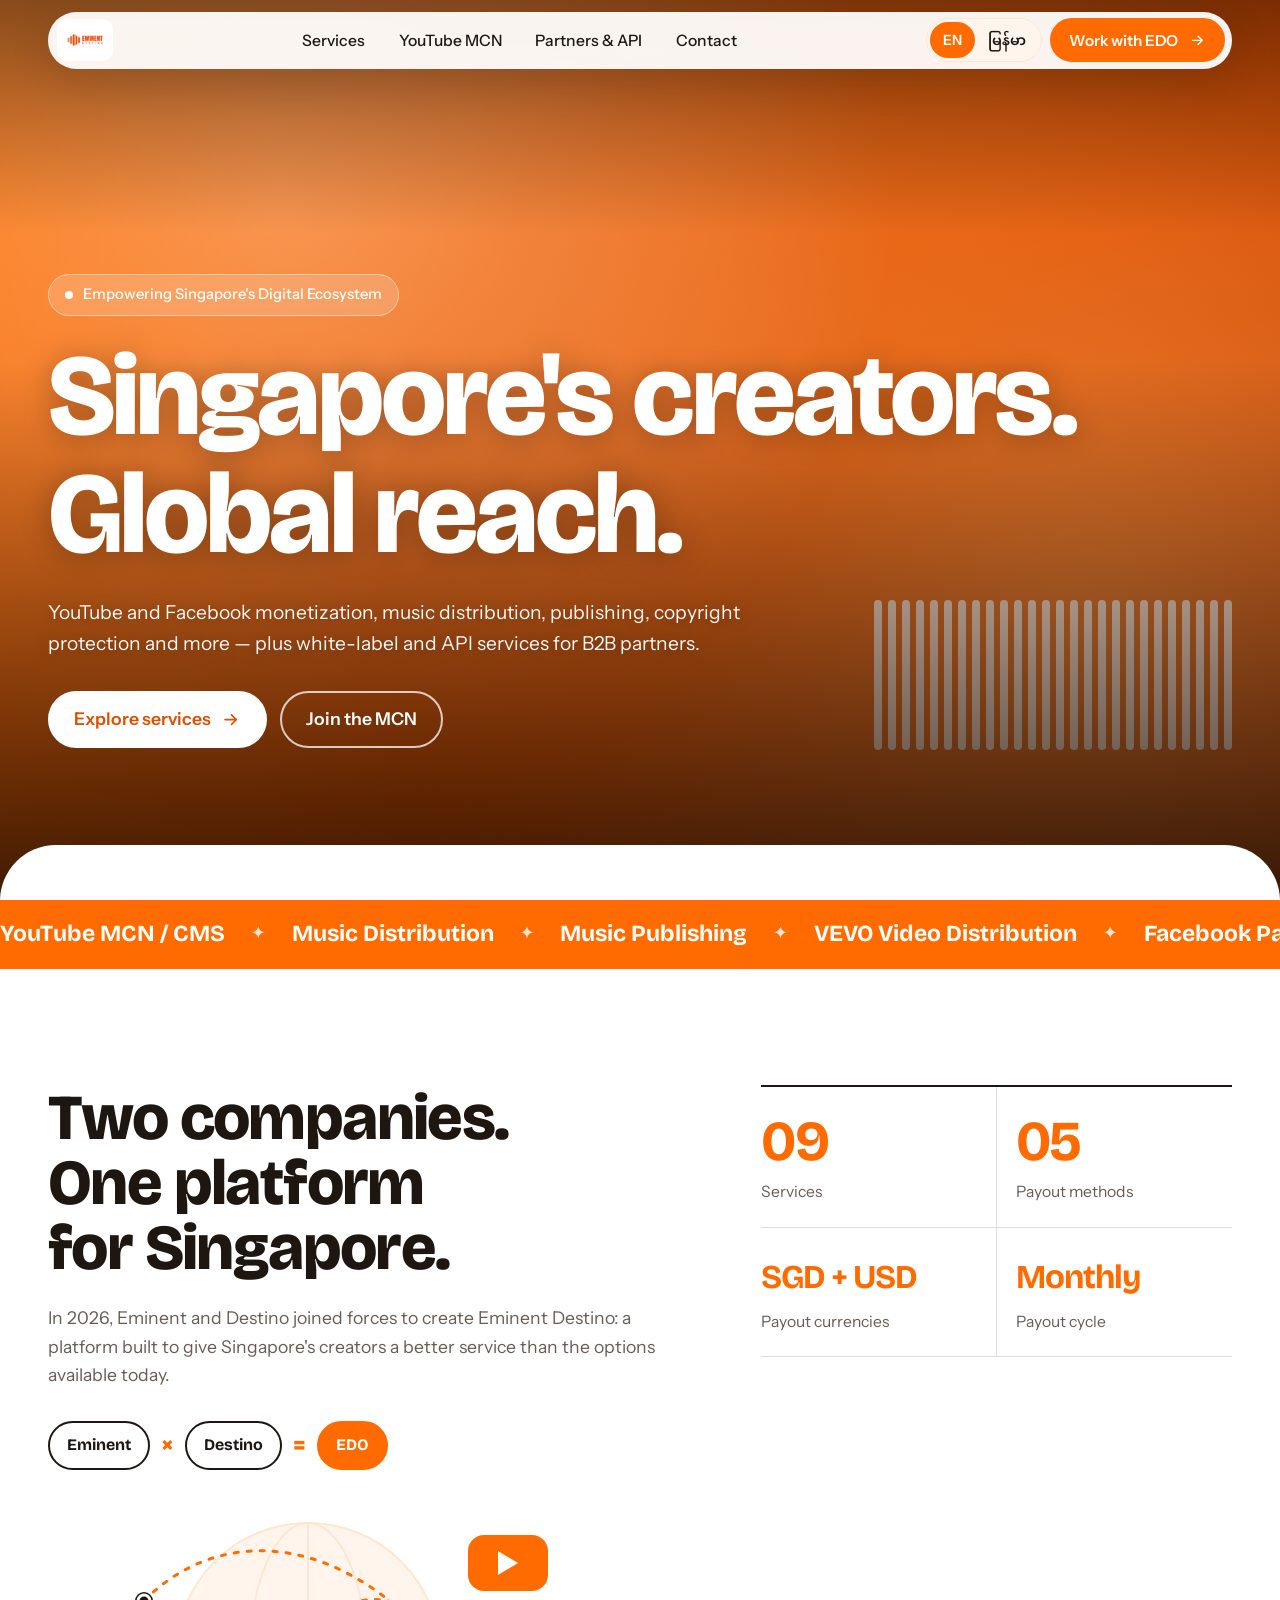
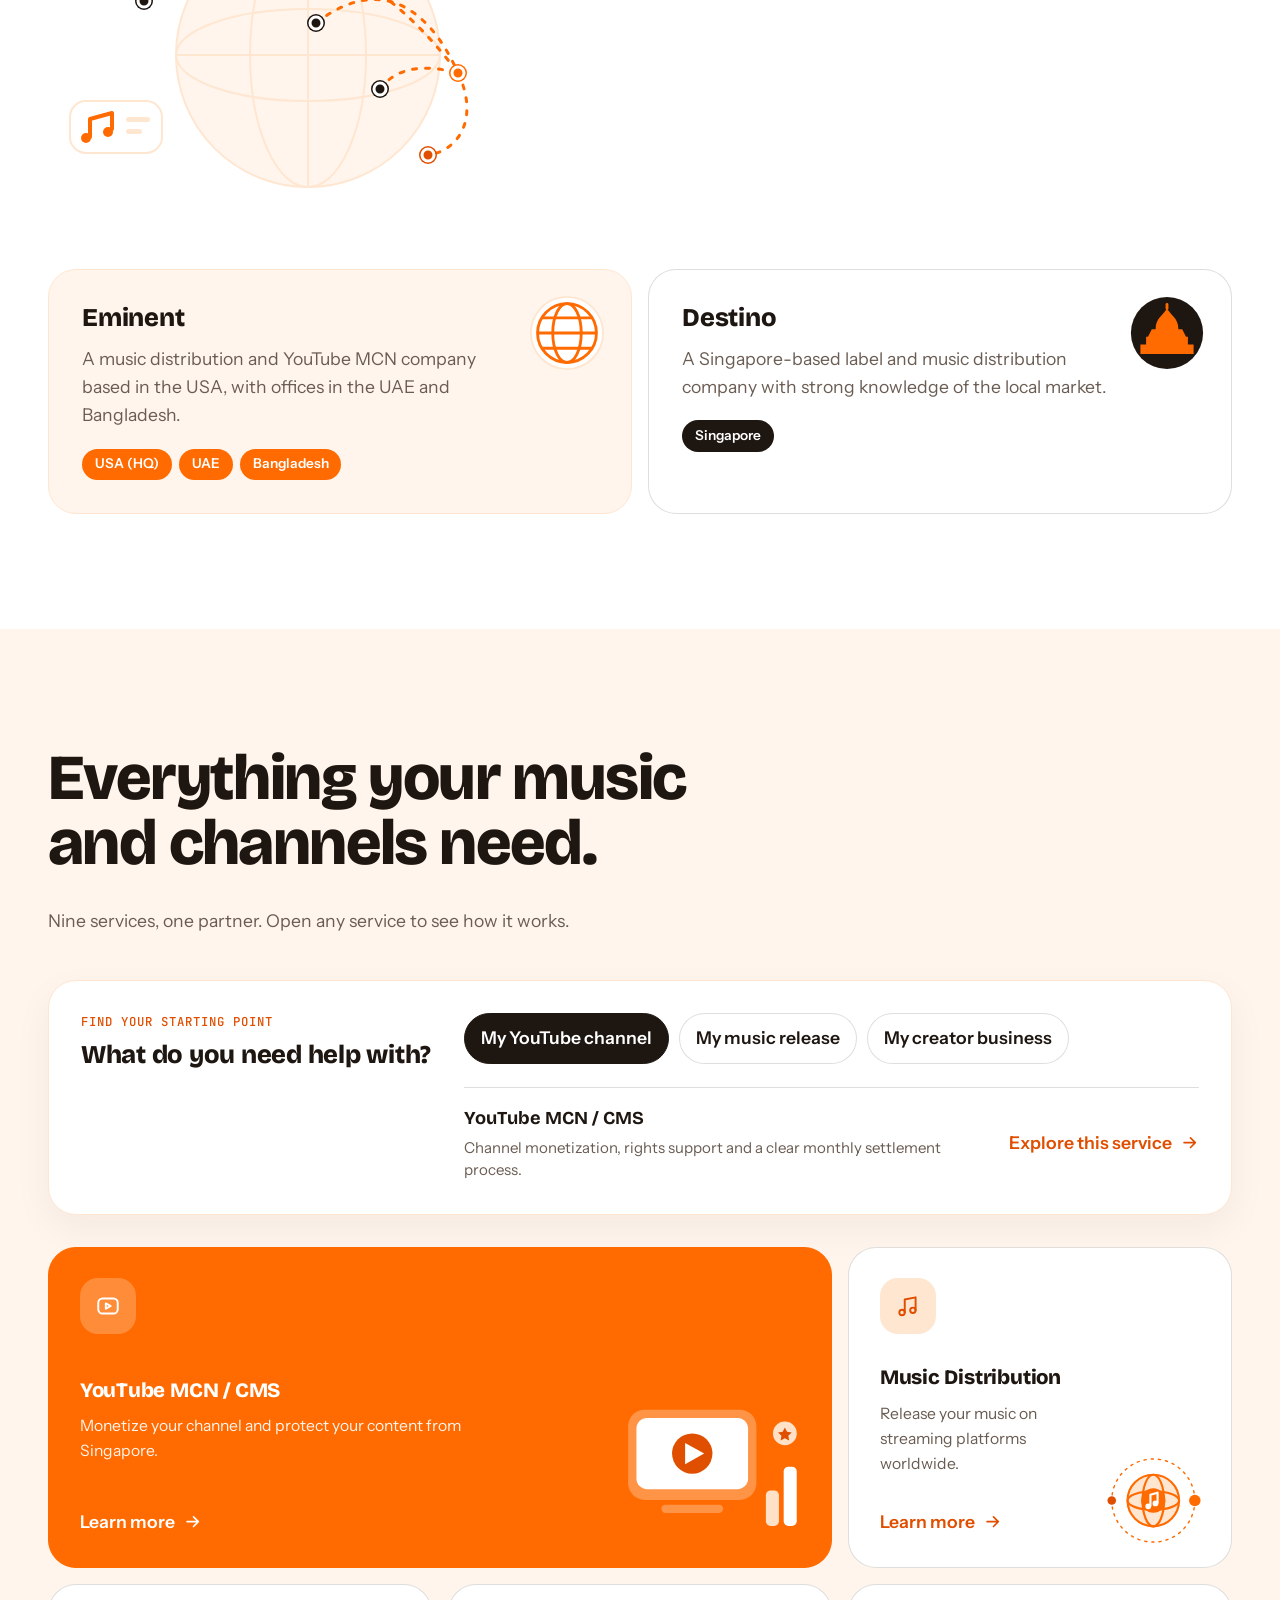
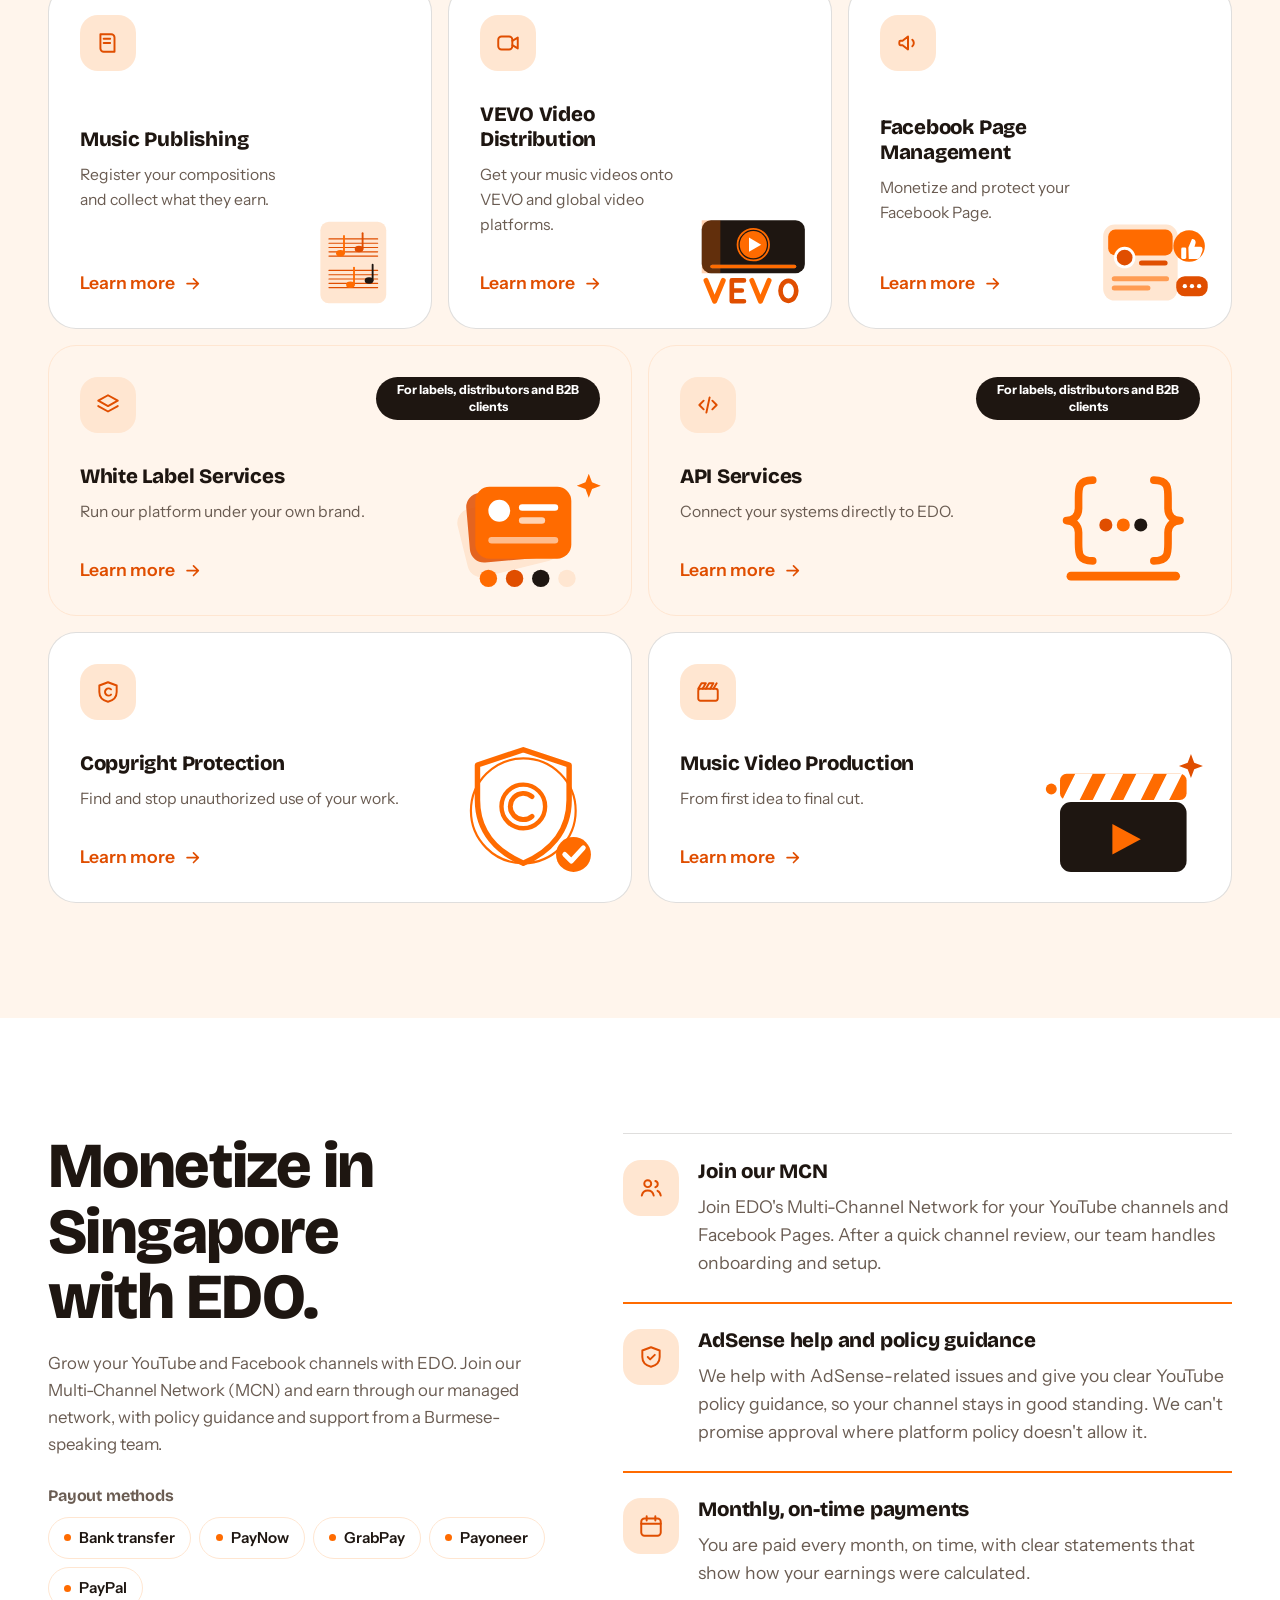
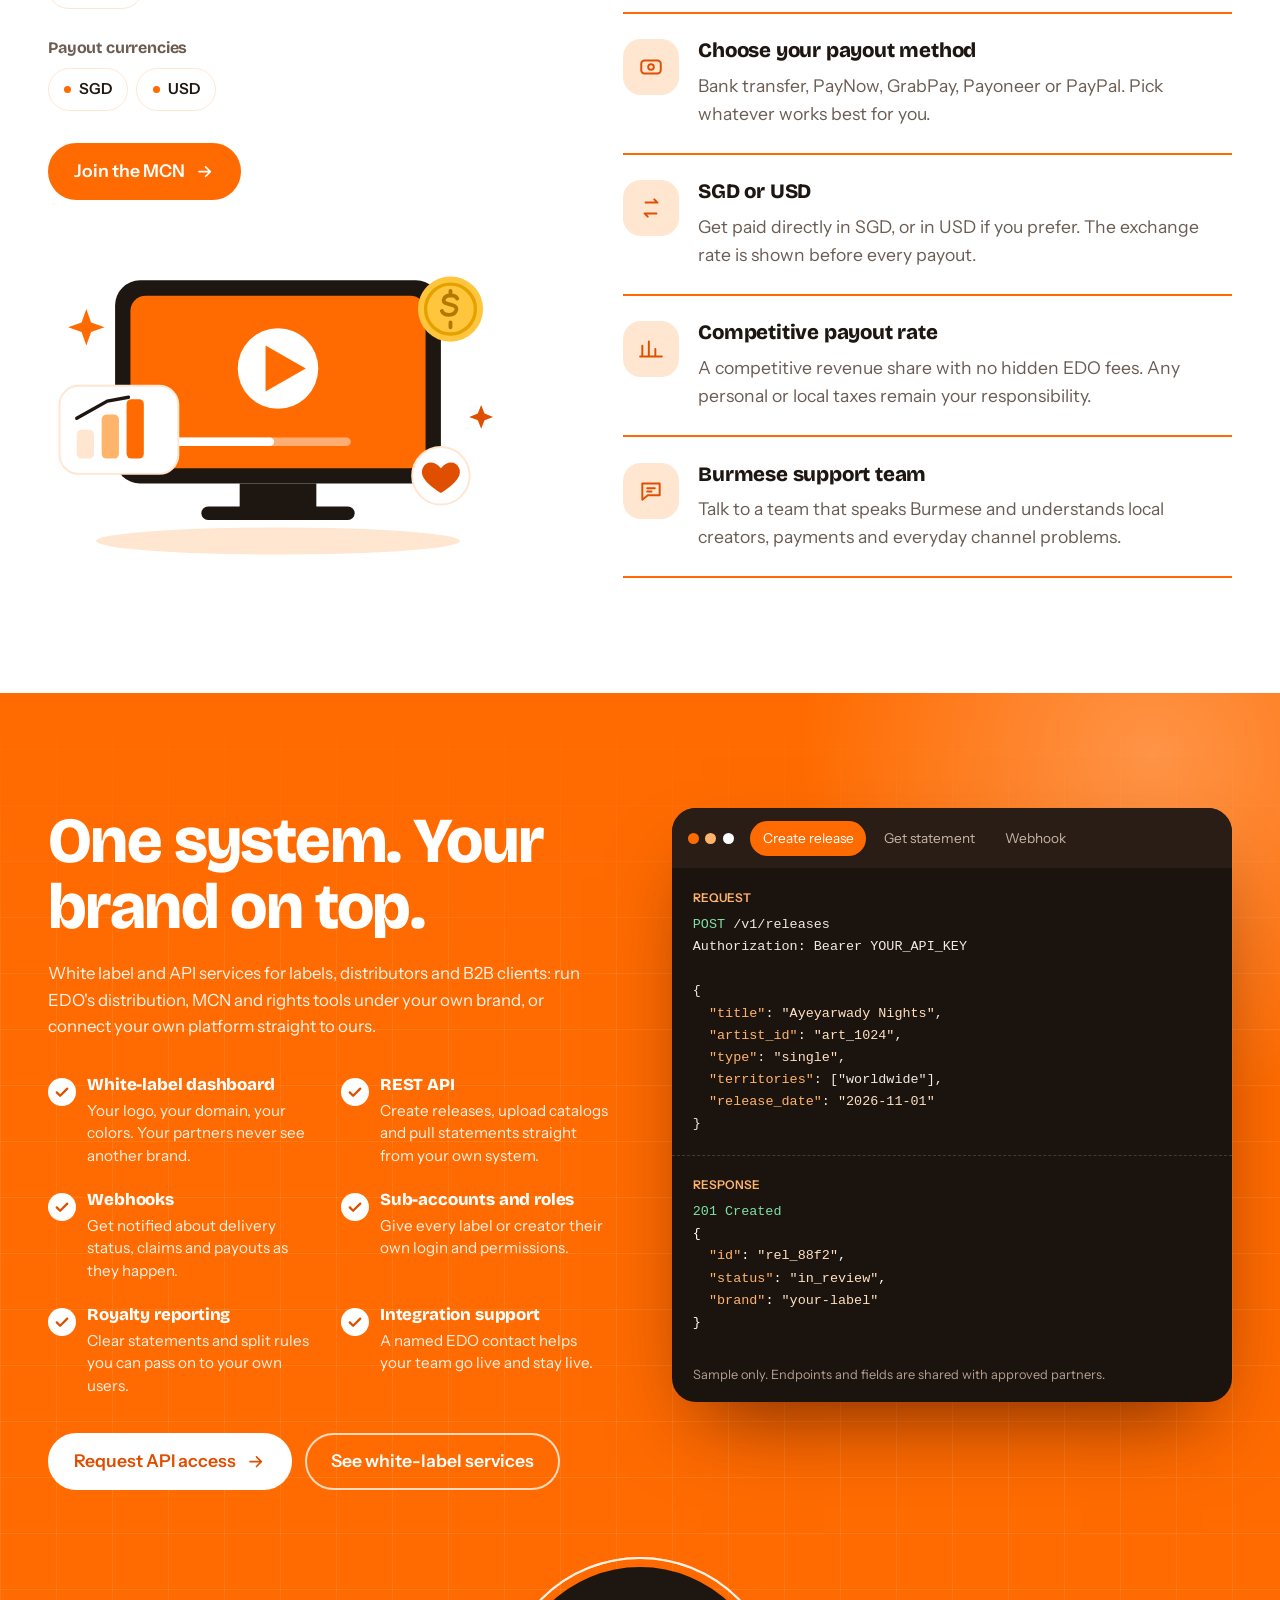
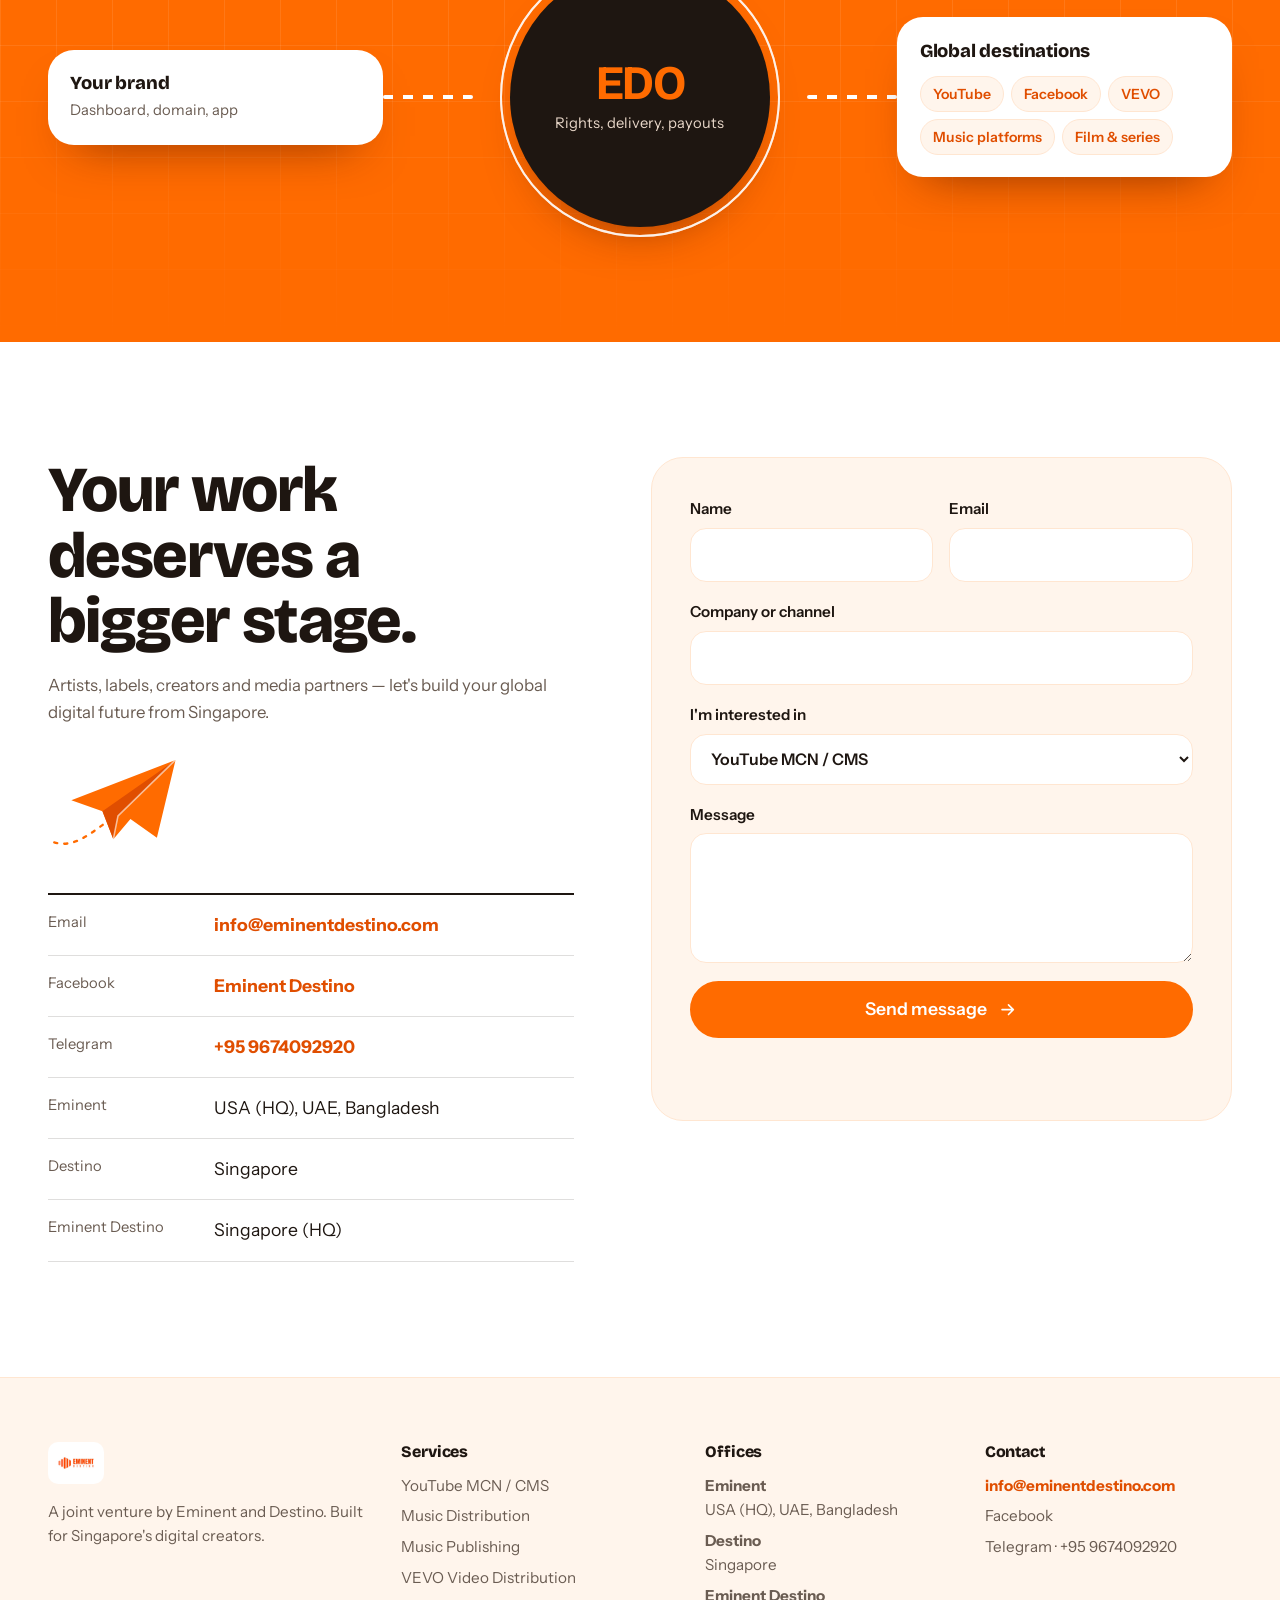
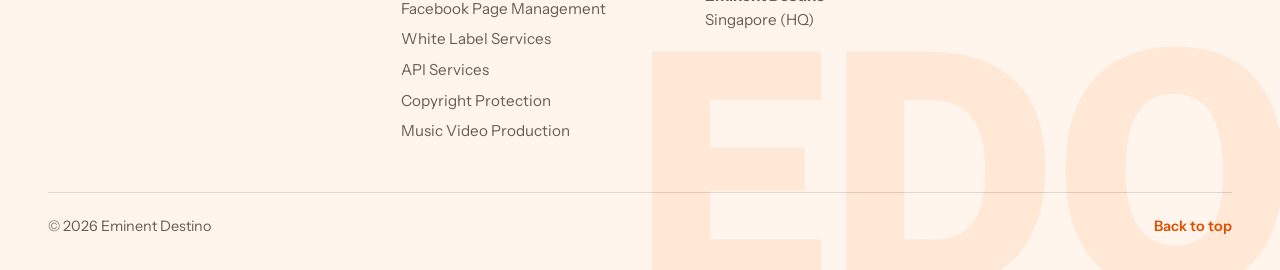
==== index.html @ 74f8d2f2 "Replace Crypto and KBZ Pay payout methods with PayNow and GrabPay Co-Authored-By: Claude Sonnet 5.5 " ====
<!DOCTYPE html>
<html lang="en">
<head>
<meta charset="utf-8">
<meta name="viewport" content="width=device-width, initial-scale=1, viewport-fit=cover">
<meta name="referrer" content="no-referrer">
<title>Eminent Destino | Singapore Creator, Music &amp; B2B Services</title>
<meta name="description" content="Singapore creator services: YouTube and Facebook monetization, music distribution and publishing, copyright protection, VEVO, video production, white-label platforms and API services.">
<link rel="canonical" href="https://www.eminentdestino.com/">
<link rel="icon" type="image/png" sizes="48x48" href="/favicon-48.png">
<link rel="icon" type="image/png" sizes="192x192" href="/favicon-192.png">
<link rel="apple-touch-icon" href="/apple-touch-icon.png">
<meta property="og:title" content="Eminent Destino | Singapore Creator, Music &amp; B2B Services">
<meta property="og:description" content="Singapore creator services: YouTube and Facebook monetization, music distribution and publishing, copyright protection, VEVO, video production, white-label platforms and API services.">
<meta property="og:type" content="website">
<meta property="og:site_name" content="Eminent Destino">
<meta property="og:url" content="https://www.eminentdestino.com/">
<meta property="og:image" content="https://www.eminentdestino.com/assets/logo.jpg">
<meta name="twitter:card" content="summary_large_image">
<script type="application/ld+json">{"@context": "https://schema.org", "@type": "Organization", "name": "Eminent Destino", "alternateName": "EDO", "url": "https://www.eminentdestino.com/", "logo": "https://www.eminentdestino.com/assets/logo.jpg", "description": "A Singapore focused joint venture by Eminent and Destino for creators, artists and labels.", "contactPoint": {"@type": "ContactPoint", "email": "info@eminentdestino.com", "contactType": "customer support", "availableLanguage": ["English", "Burmese"]}}</script>
<meta name="theme-color" content="#FF6B00">
<link rel="preconnect" href="https://fonts.googleapis.com">
<link rel="preconnect" href="https://fonts.gstatic.com" crossorigin>
<link href="https://fonts.googleapis.com/css2?family=Bricolage+Grotesque:opsz,wght@12..96,500;12..96,700;12..96,800&family=Instrument+Sans:wght@400;500;600&family=JetBrains+Mono:wght@400;500&family=Noto+Sans+Myanmar:wght@400;500;700&display=swap" rel="stylesheet">
<style>
:root{
  --orange:#FF6B00;
  --orange-deep:#E04E00;
  --orange-soft:#FFE6D1;
  --orange-tint:#FFF5EC;
  --white:#FFFFFF;
  --ink:#1E1611;
  --muted:#6A5C52;
  --line:rgba(30,22,17,.14);
  --f-display:"Bricolage Grotesque","Noto Sans Myanmar",system-ui,sans-serif;
  --f-body:"Instrument Sans","Noto Sans Myanmar",system-ui,-apple-system,"Segoe UI",sans-serif;
  --f-mono:"JetBrains Mono",ui-monospace,SFMono-Regular,Menlo,monospace;
  --gutter:clamp(1.1rem,4vw,3rem);
  --maxw:clamp(1240px,72vw,1560px);
  --space:clamp(4rem,9vw,8.5rem);
  --ease:cubic-bezier(.2,.7,.2,1);
}
*,*::before,*::after{box-sizing:border-box}
[hidden]{display:none !important}
html{scroll-behavior:smooth;-webkit-text-size-adjust:100%;scroll-padding-top:90px}
body{margin:0;background:var(--white);color:var(--ink);font-family:var(--f-body);font-size:clamp(1rem,.96rem + .2vw,1.1rem);line-height:1.6;overflow-x:hidden}
img,svg,video{display:block;max-width:100%}
a{color:inherit;text-decoration:none}
button,input,select,textarea{font:inherit;color:inherit}
h1,h2,h3,p,ul,dl,dd{margin:0}
ul{padding:0;list-style:none}
:focus-visible{outline:3px solid var(--orange-deep);outline-offset:3px;border-radius:6px}
::selection{background:var(--orange);color:#fff}
html[lang="my"] body{line-height:1.95}
html[lang="my"] h1,html[lang="my"] h2,html[lang="my"] h3{line-height:1.5;letter-spacing:0}
.wrap{width:min(var(--maxw),100% - 2*var(--gutter));margin-inline:auto}
h1,h2,h3{font-family:var(--f-display);font-weight:800;letter-spacing:-.025em;line-height:1.02}
h2{font-size:clamp(2rem,5vw,4rem);text-wrap:balance}
h3{font-size:clamp(1.1rem,1.6vw,1.4rem);letter-spacing:-.01em;line-height:1.2}
html[lang="my"] h2{font-size:clamp(1.7rem,4vw,3.2rem)}
.lead{font-size:clamp(1.05rem,1.3vw,1.25rem);color:var(--muted);max-width:60ch}
#progress{position:fixed;inset:0 auto auto 0;height:3px;width:100%;background:var(--orange);transform:scaleX(0);transform-origin:left;z-index:100}

/* The accent follows the pointer with a small easing motion. */
.cursor-orbit{position:fixed;top:0;left:0;width:14px;height:14px;border:2px solid var(--orange-deep);border-radius:50%;background:rgba(255,255,255,.92);box-shadow:0 0 0 1px rgba(255,255,255,.65),0 3px 10px rgba(30,22,17,.2);pointer-events:none;z-index:120;opacity:0;transform:translate3d(-30px,-30px,0);transition:opacity .18s ease,width .18s var(--ease),height .18s var(--ease),background .18s ease;will-change:transform}
.cursor-orbit.is-visible{opacity:1}
.cursor-orbit.is-interactive{width:18px;height:18px;background:var(--orange-soft)}
@media(hover:none),(pointer:coarse),(prefers-reduced-motion:reduce){.cursor-orbit{display:none}}

/* buttons */
.btn{--bg:var(--orange);--fg:#fff;display:inline-flex;align-items:center;justify-content:center;gap:.65rem;padding:.95rem 1.5rem;min-height:48px;border-radius:999px;background:var(--bg);color:var(--fg);font-weight:600;border:2px solid var(--bg);cursor:pointer;transition:transform .25s var(--ease),background .25s,color .25s,border-color .25s;line-height:1.3;text-align:center}
.btn svg{width:1.1em;height:1.1em;fill:none;stroke:currentColor;stroke-width:2;stroke-linecap:round;stroke-linejoin:round;transition:transform .25s var(--ease);flex:none}
.btn:hover{transform:translateY(-2px)}
.btn:hover svg{transform:translateX(4px)}
.btn--white{--bg:#fff;--fg:var(--orange-deep)}
.btn--ghost{--bg:transparent;--fg:#fff;border-color:rgba(255,255,255,.75)}
.btn--ghost:hover{background:#fff;color:var(--orange-deep);border-color:#fff}
.btn--outline{--bg:transparent;--fg:var(--ink);border-color:var(--ink)}
.btn--outline:hover{background:var(--ink);color:#fff}
.btn--sm{padding:.55rem 1.1rem;font-size:.95rem;min-height:44px}
@media (max-width:480px){.hero__cta .btn,.sp-actions .btn,.wl__cta .btn{width:100%}}

/* header */
.hdr{position:fixed;top:12px;left:0;right:0;z-index:90;pointer-events:none}
.hdr__bar{pointer-events:auto;display:flex;align-items:center;gap:.6rem;justify-content:space-between;background:rgba(255,255,255,.94);backdrop-filter:blur(16px) saturate(1.4);-webkit-backdrop-filter:blur(16px) saturate(1.4);border-radius:999px;padding:.4rem .45rem .4rem .55rem;box-shadow:0 10px 40px rgba(30,10,0,.16)}
.logo{display:flex;align-items:center;gap:.6rem;font-family:var(--f-display);font-weight:800;min-width:0}
.logo__img{display:none;height:42px;width:auto;max-width:180px;object-fit:contain;border-radius:10px}
.logo.has-img .logo__img{display:block}
.logo.has-img .logo__fb{display:none}
.logo__fb{display:flex;align-items:center;gap:.55rem}
.logo__fb b{background:var(--orange);color:#fff;padding:.4rem .7rem;border-radius:12px;font-size:1.05rem;letter-spacing:.02em}
.logo__fb em{font-style:normal;font-size:1rem;white-space:nowrap}
@media (max-width:560px){.hdr .logo__fb em{display:none}.hdr .logo__img{max-width:42vw;height:38px}}
.nav{display:flex;gap:.2rem}
.nav a{padding:.55rem .95rem;border-radius:999px;font-weight:500;font-size:.98rem;transition:background .2s,color .2s;white-space:nowrap}
.nav a:hover{background:var(--orange-soft);color:var(--orange-deep)}
.hdr__end{display:flex;align-items:center;gap:.45rem}
.lang{display:inline-flex;background:var(--orange-tint);border:1px solid var(--orange-soft);border-radius:999px;padding:3px}
.lang button{border:0;background:transparent;padding:.4rem .8rem;min-height:36px;border-radius:999px;cursor:pointer;font-weight:600;font-size:.88rem;transition:background .2s,color .2s}
.lang button[aria-pressed="true"]{background:var(--orange);color:#fff}
.burger{display:none;width:44px;height:44px;border-radius:50%;border:0;background:var(--orange-tint);cursor:pointer;position:relative;flex:none}
.burger span{position:absolute;left:12px;right:12px;height:2px;background:var(--ink);border-radius:2px;transition:transform .3s var(--ease),top .3s var(--ease),opacity .2s}
.burger span:nth-child(1){top:16px}.burger span:nth-child(2){top:21px}.burger span:nth-child(3){top:26px}
.burger[aria-expanded="true"] span:nth-child(1){top:21px;transform:rotate(45deg)}
.burger[aria-expanded="true"] span:nth-child(2){opacity:0}
.burger[aria-expanded="true"] span:nth-child(3){top:21px;transform:rotate(-45deg)}
.mmenu{pointer-events:auto;display:none;margin-top:10px;background:#fff;border-radius:28px;padding:.75rem;box-shadow:0 20px 50px rgba(30,10,0,.2);max-height:calc(100svh - 100px);overflow:auto}
.mmenu.open{display:block}
.mmenu a{display:block;padding:.9rem 1.1rem;border-radius:16px;font-weight:600;font-size:1.1rem}
.mmenu a:hover{background:var(--orange-tint)}
@media (max-width:1020px){.nav,.hdr__end .btn{display:none}.burger{display:block}}

/* hero */
.hero{position:relative;min-height:100vh;min-height:100svh;color:#fff;display:flex;align-items:flex-end;isolation:isolate;overflow:hidden;background:linear-gradient(135deg,#FF8A2B,#E04E00 60%,#B93A00)}
.hero__media{position:absolute;inset:0;z-index:-2;background:linear-gradient(135deg,#FF8A2B,#E04E00 60%,#B93A00)}
.hero__media::before{content:"";position:absolute;inset:-20%;background:radial-gradient(circle at 30% 30%,rgba(255,255,255,.32),transparent 40%),radial-gradient(circle at 75% 65%,rgba(255,200,120,.42),transparent 45%);animation:drift 14s ease-in-out infinite alternate}
@keyframes drift{to{transform:translate3d(6%,4%,0) scale(1.15)}}
.hero__media video{position:absolute;inset:0;width:100%;height:100%;object-fit:cover;object-position:center;opacity:0;transition:opacity 1s ease}
.hero.video-ready .hero__media video{opacity:1}
.hero.video-ready .hero__media::before{opacity:0}
.hero__shade{position:absolute;inset:0;z-index:-1;background:
  linear-gradient(180deg,rgba(20,8,0,.5) 0%,rgba(20,8,0,0) 26%,rgba(20,8,0,0) 40%,rgba(20,8,0,.8) 100%),
  linear-gradient(90deg,rgba(255,107,0,.3),transparent 62%)}
@media (max-width:700px){.hero__shade{background:linear-gradient(180deg,rgba(20,8,0,.55) 0%,rgba(20,8,0,.1) 25%,rgba(20,8,0,.55) 55%,rgba(20,8,0,.88) 100%)}}
.eqbars{position:absolute;right:var(--gutter);bottom:150px;display:none;gap:6px;align-items:flex-end;height:150px;z-index:-1}
.hero.no-video:not(.video-ready) .eqbars{display:flex}
.eqbars i{display:block;width:8px;height:100%;border-radius:8px;background:rgba(255,255,255,.75);transform-origin:bottom;animation:bar 1.2s ease-in-out infinite alternate}
@keyframes bar{from{transform:scaleY(.12)}to{transform:scaleY(1)}}
@media (max-width:700px){.eqbars{height:90px;bottom:170px;gap:4px}.eqbars i{width:6px}}
.hero__inner{width:min(var(--maxw),100% - 2*var(--gutter));padding-block:8.5rem 9.5rem}
@media (max-width:700px){.hero__inner{padding-block:7.5rem 9rem}}
.hero__badge{display:inline-flex;align-items:center;gap:.6rem;background:rgba(255,255,255,.18);border:1px solid rgba(255,255,255,.45);backdrop-filter:blur(8px);-webkit-backdrop-filter:blur(8px);padding:.5rem 1rem;border-radius:999px;font-size:.92rem;font-weight:500;max-width:100%}
.hero__badge i{width:8px;height:8px;border-radius:50%;background:#fff;box-shadow:0 0 0 0 rgba(255,255,255,.8);animation:ping 2s infinite;flex:none}
@keyframes ping{70%{box-shadow:0 0 0 10px rgba(255,255,255,0)}100%{box-shadow:0 0 0 0 rgba(255,255,255,0)}}
.hero h1{font-size:clamp(2.7rem,9vw,8rem);margin-top:1.4rem;text-wrap:balance;text-shadow:0 2px 30px rgba(0,0,0,.3)}
html[lang="my"] .hero h1{font-size:clamp(2.1rem,6.2vw,5.2rem)}
.hero h1 span{display:block}
.hero__lead{margin-top:1.5rem;max-width:58ch;font-size:clamp(1.02rem,1.5vw,1.3rem);color:rgba(255,255,255,.96);text-shadow:0 1px 16px rgba(0,0,0,.4)}
.hero__cta{display:flex;flex-wrap:wrap;gap:.8rem;margin-top:2rem}
.playbtn{position:absolute;left:50%;top:44%;transform:translate(-50%,-50%);border:0;cursor:pointer;background:#fff;color:var(--orange-deep);font-weight:700;padding:1rem 1.6rem;border-radius:999px;display:flex;align-items:center;gap:.6rem;box-shadow:0 20px 50px rgba(0,0,0,.35);z-index:2}
.playbtn svg{width:20px;height:20px;fill:currentColor}
.hero::after{content:"";position:absolute;left:0;right:0;bottom:-1px;height:56px;background:#fff;border-radius:56px 56px 0 0}
@media (max-width:700px){.hero::after{height:36px;border-radius:36px 36px 0 0}}
.js .hero [data-in]{opacity:0;transform:translateY(38px);filter:blur(8px);animation:heroIn 1s var(--ease) forwards;animation-delay:calc(var(--i,0) * .12s + .25s)}
@keyframes heroIn{to{opacity:1;transform:none;filter:none}}
@media (orientation:landscape) and (max-height:520px){.hero__inner{padding-block:6.5rem 7rem}.hero h1{font-size:clamp(2rem,7vw,4rem)}.hero__lead{display:none}}

/* marquee */
.marquee{background:var(--orange);color:#fff;overflow:hidden;padding:1.05rem 0;margin-top:-1px}
.marquee__track{display:flex;width:max-content;animation:scroll 70s linear infinite}
.marquee:hover .marquee__track{animation-play-state:paused}
.marquee__item{display:flex;align-items:center;font-family:var(--f-display);font-weight:700;font-size:clamp(1rem,1.8vw,1.5rem);white-space:nowrap}
.marquee__item::after{content:"✦";margin-inline:1.6rem;font-size:.8em;opacity:.8}
@keyframes scroll{to{transform:translateX(-50%)}}

/* sections */
.sec{padding-block:var(--space)}
.sec--tint{background:var(--orange-tint)}
.js [data-reveal]{opacity:0;transform:translateY(26px);transition:opacity .8s var(--ease),transform .8s var(--ease);transition-delay:var(--d,0s)}
.js [data-reveal].in{opacity:1;transform:none}

/* Service chooser and MCN detail. Motion follows the existing reveal system. */
.explorer{display:grid;grid-template-columns:minmax(220px,.8fr) 1.6fr;gap:1rem;align-items:start;margin:-.4rem 0 2rem;padding:clamp(1.2rem,3vw,2rem);border:1px solid var(--orange-soft);border-radius:28px;background:#fff;box-shadow:0 14px 38px rgba(60,28,10,.05)}
.explorer__intro p{font:500 .77rem var(--f-mono);letter-spacing:.08em;color:var(--orange-deep);margin-bottom:.65rem}
.explorer__intro h3{font-size:clamp(1.3rem,2vw,1.8rem)}
.explorer__choices{display:flex;flex-wrap:wrap;gap:.6rem}
.explorer__choices button{border:1px solid var(--line);border-radius:999px;background:#fff;padding:.65rem 1rem;cursor:pointer;min-height:44px;font-weight:600;transition:background .22s,border-color .22s,color .22s,transform .22s}
.explorer__choices button:hover{transform:translateY(-2px);border-color:var(--orange)}
.explorer__choices button[aria-pressed=true]{background:var(--ink);border-color:var(--ink);color:#fff}
.explorer__result{grid-column:2;display:flex;align-items:center;justify-content:space-between;gap:1.5rem;border-top:1px solid var(--line);padding-top:1rem}
.explorer__result strong{font-family:var(--f-display);font-size:1.14rem}
.explorer__result p{color:var(--muted);font-size:.94rem;line-height:1.5;margin-top:.2rem}
.explorer__result .go{flex:none}
@media(max-width:800px){.explorer{grid-template-columns:1fr}.explorer__result{grid-column:1;align-items:flex-start;flex-direction:column;gap:.7rem}}

.mcn-story__heading{max-width:850px;margin-bottom:2.4rem}
.mcn-story__heading .lead{margin-top:1.3rem;line-height:1.75}
.mcn-pains{display:grid;grid-template-columns:repeat(3,minmax(0,1fr));gap:1rem}
.mcn-pains article{border:1px solid var(--line);border-radius:24px;padding:clamp(1.3rem,2vw,2.1rem);background:#fff}
.mcn-pains article>span{display:block;font:500 .9rem var(--f-mono);color:var(--orange-deep);margin-bottom:2.2rem}
.mcn-pains h3{margin-bottom:.7rem}.mcn-pains p,.mcn-benefits p{color:var(--muted);line-height:1.7}
.mcn-bridge{display:flex;align-items:center;gap:clamp(1.2rem,4vw,3rem);margin-top:1rem;padding:clamp(1.5rem,4vw,3rem);background:var(--ink);color:#fff;border-radius:26px}
.mcn-bridge__mark{font-family:var(--f-display);font-size:clamp(2.4rem,7vw,5rem);font-weight:800;letter-spacing:-.07em;color:var(--orange);line-height:1}
.mcn-bridge h3{margin-bottom:.5rem}.mcn-bridge p{color:#e4dcd6;max-width:75ch}
.mcn-oo{background:#fff}
.mcn-oo__grid{display:grid;grid-template-columns:repeat(3,minmax(0,1fr));gap:1rem}
.mcn-oo__grid article{background:var(--orange-tint);border:1px solid var(--orange-soft);border-radius:24px;padding:clamp(1.3rem,2.5vw,2.2rem)}
.mcn-oo__grid article>span{font:500 .82rem var(--f-mono);color:var(--orange-deep)}
.mcn-oo__grid h3{margin:1.2rem 0 .6rem}.mcn-oo__grid p{color:var(--muted);line-height:1.7}
.mcn-settlement{display:flex;gap:1.5rem;align-items:baseline;border-top:1px solid var(--line);padding:1.5rem 0 2rem}
.mcn-settlement h3{flex:0 0 25%}.mcn-settlement p{color:var(--muted)}
.mcn-tax-policy{display:flex;align-items:center;gap:1.4rem;margin-top:1rem;border:1px solid var(--orange-soft);border-radius:22px;background:#fff;padding:1.2rem 1.6rem}
.mcn-tax-policy strong{font-family:var(--f-display);font-size:clamp(2.8rem,5vw,4.5rem);line-height:1;color:var(--orange-deep);letter-spacing:-.06em}
.mcn-tax-policy h3{font-size:1.1rem;margin-bottom:.3rem}.mcn-tax-policy p{color:var(--muted);font-size:.93rem}
.mcn-timeline{display:grid;grid-template-columns:repeat(3,1fr);gap:1rem;margin-bottom:1.5rem}
.mcn-timeline>div{position:relative;background:#fff;border:1px solid var(--orange-soft);border-radius:22px;padding:1.5rem;overflow:hidden}
.mcn-timeline>div:before{content:"";position:absolute;inset:0 auto auto 0;width:100%;height:3px;background:var(--orange);transform:scaleX(0);transform-origin:left;transition:transform .8s var(--ease)}
.mcn-timeline.in>div:before{transform:scaleX(1)}
.mcn-timeline>div:nth-child(2):before{transition-delay:.15s}.mcn-timeline>div:nth-child(3):before{transition-delay:.3s}
.mcn-timeline span{font:500 .83rem var(--f-mono);color:var(--orange-deep)}
.mcn-timeline h3{margin:1.2rem 0 .6rem}.mcn-timeline p{color:var(--muted);font-size:.94rem}
.mcn-calculator{display:grid;grid-template-columns:1fr 1fr;gap:2rem;background:var(--ink);color:#fff;border-radius:26px;padding:clamp(1.5rem,4vw,3rem);align-items:center}
.mcn-calculator h3{font-size:clamp(1.4rem,2.3vw,2rem)}.mcn-calculator p{color:#e4dcd6;margin:.75rem 0 1.3rem}
.mcn-calculator label{display:block;font-size:.88rem;margin-bottom:.35rem}
.mcn-calculator__input{display:flex;align-items:center;gap:.5rem;background:#fff;color:var(--ink);border-radius:12px;padding:.35rem .9rem;max-width:300px}
.mcn-calculator__input input{min-width:0;width:100%;border:0;outline:0;background:transparent;padding:.5rem 0;font-size:1.3rem}
.mcn-calculator__result{border-left:1px solid rgba(255,255,255,.25);padding-left:2rem}
.mcn-calculator__result output{display:block;color:#ff9e55;font-family:var(--f-display);font-size:clamp(2.8rem,6vw,5.5rem);font-weight:800;line-height:1.1;letter-spacing:-.06em;font-variant-numeric:tabular-nums}
.mcn-calculator__result p:last-child{font-size:.85rem;line-height:1.55;margin-bottom:0}
.mcn-note{max-width:95ch;margin-top:1.2rem;font-size:.88rem;line-height:1.65;color:var(--muted)}
.mcn-benefits{display:grid;grid-template-columns:repeat(3,minmax(0,1fr));gap:1rem}
.mcn-benefits article{border-top:2px solid var(--ink);padding:1.6rem .7rem 1.2rem 0}
.mcn-benefits article>span{display:block;color:var(--orange);font-size:1.2rem;margin-bottom:1.2rem;transition:transform .35s var(--ease)}
.mcn-benefits article:hover>span{transform:rotate(60deg)}
.mcn-benefits h3{margin-bottom:.6rem}
.mcn-addons{margin-top:2rem;border-radius:24px;background:var(--orange-tint);padding:1.6rem 2rem;display:flex;align-items:center;gap:2rem}
.mcn-addons h3{flex:0 0 30%}.mcn-addons p{color:var(--muted)}
.mcn-join__grid{display:grid;grid-template-columns:1.25fr .75fr;gap:clamp(2rem,5vw,5rem);align-items:start}
.mcn-join .lead{margin-top:1.4rem}.mcn-join .btn{margin-top:2rem}
.mcn-examples{display:grid;grid-template-columns:1fr 1fr;gap:1rem;margin-top:2rem}
.mcn-examples>div{background:#fff;border:1px solid var(--orange-soft);padding:1.3rem;border-radius:18px}
.mcn-examples h3{font-size:1.02rem;margin-bottom:.5rem}.mcn-examples p{color:var(--muted);font-size:.92rem}
.mcn-criteria{background:#fff;border:1px solid var(--orange-soft);border-radius:24px;padding:clamp(1.5rem,3vw,2.5rem)}
.mcn-criteria h3{margin-bottom:1.3rem}.mcn-criteria li{padding:.85rem 0 .85rem 1.5rem;border-top:1px solid var(--line);position:relative;color:var(--muted)}
.mcn-criteria li:before{content:"✓";position:absolute;left:0;color:var(--orange-deep);font-weight:700}
.mcn-b2b__grid{display:grid;grid-template-columns:1.2fr .8fr;gap:clamp(2rem,5vw,5rem);align-items:end}
.mcn-b2b .lead{margin-top:1.4rem}.mcn-b2b__action p{color:var(--muted);margin-bottom:1.5rem}
.mcn-sources{padding-block:1.2rem 2rem;font-size:.8rem;color:var(--muted)}.mcn-sources a{color:var(--orange-deep);text-decoration:underline;text-underline-offset:3px}
@media(max-width:900px){.mcn-pains,.mcn-benefits,.mcn-oo__grid{grid-template-columns:repeat(2,minmax(0,1fr))}.mcn-timeline{grid-template-columns:1fr}.mcn-join__grid,.mcn-b2b__grid{grid-template-columns:1fr}}
@media(max-width:600px){.mcn-pains,.mcn-benefits,.mcn-oo__grid,.mcn-examples,.mcn-calculator{grid-template-columns:1fr}.mcn-bridge{align-items:flex-start;flex-direction:column}.mcn-calculator__result{border-left:0;border-top:1px solid rgba(255,255,255,.25);padding:1.5rem 0 0}.mcn-addons{display:block}.mcn-addons p{margin-top:.7rem}.mcn-story__heading{margin-bottom:1.5rem}.mcn-settlement{display:block}.mcn-settlement p{margin-top:.7rem}}

/* about */
.about{display:grid;grid-template-columns:1.15fr .85fr;gap:clamp(2rem,6vw,6rem);align-items:start}
.about h2{margin-bottom:1.5rem}
.about p{color:var(--muted);max-width:58ch}
.eq{display:flex;flex-wrap:wrap;align-items:center;gap:.7rem;margin-top:2rem;font-family:var(--f-display);font-weight:800}
.eq b{padding:.6rem 1.05rem;border-radius:999px;border:2px solid var(--ink);font-size:1rem}
.eq b.edo{background:var(--orange);border-color:var(--orange);color:#fff}
.eq span{font-size:1.5rem;color:var(--orange)}
.stats{display:grid;grid-template-columns:1fr 1fr;border-top:2px solid var(--ink)}
.stat{padding:1.5rem 0;border-bottom:1px solid var(--line);min-width:0}
.stat:nth-child(odd){padding-right:1rem;border-right:1px solid var(--line)}
.stat:nth-child(even){padding-left:1.2rem}
.stat b{display:block;font-family:var(--f-display);font-size:clamp(2.2rem,4.4vw,3.6rem);line-height:1.1;color:var(--orange);letter-spacing:-.03em}
.stat b.sm{font-size:clamp(1.35rem,2.6vw,2.1rem);padding-block:.45rem}
.stat span{display:block;margin-top:.5rem;color:var(--muted);font-size:.98rem;line-height:1.4}
.ents{display:grid;grid-template-columns:1fr 1fr;gap:1rem;margin-top:clamp(2.5rem,5vw,4rem)}
.ent{background:#fff;border:1.5px solid var(--line);border-radius:28px;padding:clamp(1.4rem,2.6vw,2.2rem);transition:border-color .3s,transform .4s var(--ease)}
.ent:hover{border-color:var(--orange);transform:translateY(-4px)}
.ent--a{background:var(--orange-tint);border-color:var(--orange-soft)}
.ent h3{font-size:clamp(1.3rem,2vw,1.7rem)}
.ent p{margin-top:.7rem;color:var(--muted);max-width:46ch}
.tags{display:flex;flex-wrap:wrap;gap:.45rem;margin-top:1.2rem}
.tags li{background:var(--orange);color:#fff;font-weight:600;font-size:.85rem;padding:.3rem .8rem;border-radius:999px}
.ent--b .tags li{background:var(--ink)}
@media (max-width:860px){.about,.ents{grid-template-columns:1fr}}

/* MCN */
.mcn{display:grid;grid-template-columns:.9fr 1.1fr;gap:clamp(2rem,6vw,6rem);align-items:start}
.mcn__side{position:sticky;top:110px}
.mcn__side h2{margin-bottom:1.3rem}
.chipgroup{margin-top:1.8rem}
.chipgroup h3{font-size:1rem;margin-bottom:.7rem;color:var(--muted);font-weight:700}
.chips{display:flex;flex-wrap:wrap;gap:.5rem}
.chips li{display:flex;align-items:center;gap:.5rem;background:#fff;border:1px solid var(--orange-soft);padding:.5rem .95rem;border-radius:999px;font-weight:600;font-size:.95rem}
.chips li::before{content:"";width:7px;height:7px;border-radius:50%;background:var(--orange);flex:none}
.mcn__side .btn{margin-top:2rem}
.rows{border-top:1px solid var(--line)}
.row{position:relative;display:grid;grid-template-columns:56px 1fr;gap:1.2rem;padding:1.6rem 0;border-bottom:1px solid var(--line)}
.row::after{content:"";position:absolute;left:0;bottom:-1px;height:2px;width:100%;background:var(--orange);transform:scaleX(0);transform-origin:left;transition:transform 1.1s var(--ease) .2s}
.row.in::after{transform:scaleX(1)}
.ico{width:56px;height:56px;border-radius:18px;background:var(--orange-soft);color:var(--orange-deep);display:grid;place-items:center;transition:background .3s,color .3s,transform .3s var(--ease);flex:none}
.ico svg{width:26px;height:26px;fill:none;stroke:currentColor;stroke-width:1.8;stroke-linecap:round;stroke-linejoin:round}
.row:hover .ico{background:var(--orange);color:#fff;transform:rotate(-6deg)}
.row p{margin-top:.5rem;color:var(--muted);max-width:60ch}
@media (max-width:900px){.mcn{grid-template-columns:1fr}.mcn__side{position:static}}
@media (max-width:480px){.row{grid-template-columns:44px 1fr;gap:.9rem}.row .ico{width:44px;height:44px;border-radius:14px}.row .ico svg{width:22px;height:22px}}

/* services bento */
.svc-head{display:flex;justify-content:space-between;align-items:end;gap:2rem;flex-wrap:wrap;margin-bottom:clamp(2rem,4vw,3.5rem)}
.svc-head p{max-width:44ch;color:var(--muted)}
.bento{display:grid;grid-template-columns:repeat(6,1fr);gap:1rem}
.tile{--mx:50%;--my:50%;position:relative;overflow:hidden;border:1.5px solid var(--line);border-radius:28px;padding:clamp(1.3rem,2.4vw,2.1rem);background:#fff;display:flex;flex-direction:column;justify-content:space-between;gap:2rem;min-height:250px;transition:transform .4s var(--ease),border-color .3s,box-shadow .4s;grid-column:span 2}
.tile::before{content:"";position:absolute;inset:0;background:radial-gradient(420px circle at var(--mx) var(--my),rgba(255,107,0,.16),transparent 60%);opacity:0;transition:opacity .3s;pointer-events:none}
.tile:hover{transform:translateY(-5px);border-color:var(--orange);box-shadow:0 24px 50px -24px rgba(255,107,0,.55)}
.tile:hover::before{opacity:1}
.tile > *{position:relative}
.tile p{margin-top:.6rem;color:var(--muted);max-width:44ch;font-size:.98rem}
.tile:hover .ico{background:var(--orange);color:#fff;transform:rotate(-6deg)}
.tile__top{display:flex;justify-content:space-between;align-items:flex-start;gap:1rem}
.who{font-size:.78rem;font-weight:700;background:var(--ink);color:#fff;padding:.3rem .7rem;border-radius:999px;max-width:14rem;text-align:center;line-height:1.35}
.go{display:inline-flex;align-items:center;gap:.5rem;font-weight:600;color:var(--orange-deep)}
.go svg{width:1.1em;height:1.1em;fill:none;stroke:currentColor;stroke-width:2;stroke-linecap:round;stroke-linejoin:round;transition:transform .25s var(--ease)}
.tile:hover .go svg{transform:translateX(5px)}
.tile--hot{background:var(--orange);border-color:var(--orange);color:#fff;grid-column:span 4}
.tile--hot p{color:rgba(255,255,255,.92)}
.tile--hot .ico{background:rgba(255,255,255,.22);color:#fff}
.tile--hot .go{color:#fff}
.tile--hot::before{background:radial-gradient(420px circle at var(--mx) var(--my),rgba(255,255,255,.28),transparent 60%)}
.tile--hot:hover{box-shadow:0 24px 60px -20px rgba(224,78,0,.8)}
.tile--soft{background:var(--orange-tint);border-color:var(--orange-soft)}
.tile--half{grid-column:span 3}
.js .tile[data-reveal].in{transition:transform .4s var(--ease),border-color .3s,box-shadow .4s,opacity .8s var(--ease);transition-delay:0s}
.js .tile[data-reveal].in:hover{transform:translateY(-5px)}
@media (max-width:980px){.tile{grid-column:span 3}.tile--hot{grid-column:span 6}}
@media (max-width:620px){.bento{grid-template-columns:1fr}.tile,.tile--hot,.tile--half{grid-column:auto;min-height:0}}

/* white label / API band */
.wl{position:relative;background:var(--orange);color:#fff;overflow:hidden;isolation:isolate}
.wl::before{content:"";position:absolute;inset:0;z-index:-1;background-image:linear-gradient(rgba(255,255,255,.09) 1px,transparent 1px),linear-gradient(90deg,rgba(255,255,255,.09) 1px,transparent 1px);background-size:56px 56px;mask-image:linear-gradient(180deg,transparent,#000 25%,#000 75%,transparent);-webkit-mask-image:linear-gradient(180deg,transparent,#000 25%,#000 75%,transparent)}
.wl::after{content:"";position:absolute;width:60vw;height:60vw;right:-20vw;top:-25vw;border-radius:50%;background:radial-gradient(circle,rgba(255,255,255,.28),transparent 65%);z-index:-1;animation:drift 16s ease-in-out infinite alternate}
.wl__grid{display:grid;grid-template-columns:1fr 1fr;gap:clamp(2rem,5vw,5rem);align-items:start}
.wl h2{margin-bottom:1.3rem}
.wl .lead{color:rgba(255,255,255,.93)}
.feats{display:grid;grid-template-columns:1fr 1fr;gap:1.4rem 1.6rem;margin-top:2.2rem}
.feat{display:grid;grid-template-columns:28px 1fr;gap:.7rem}
.feat svg{width:28px;height:28px;padding:5px;border-radius:50%;background:#fff;color:var(--orange-deep);fill:none;stroke:currentColor;stroke-width:3;stroke-linecap:round;stroke-linejoin:round;margin-top:.15rem}
.feat h3{font-size:1.05rem}
.feat p{margin-top:.25rem;font-size:.95rem;color:rgba(255,255,255,.9);line-height:1.5}
html[lang="my"] .feat p{line-height:1.8}
.wl__cta{display:flex;flex-wrap:wrap;gap:.8rem;margin-top:2.2rem}
.code{background:#1B130E;border-radius:24px;box-shadow:0 40px 80px -30px rgba(60,15,0,.7);overflow:hidden;color:#F4E9E0;font-family:var(--f-mono);font-size:.84rem;min-width:0}
.code__bar{display:flex;align-items:center;gap:.4rem;padding:.8rem 1rem;background:#2A1D15;overflow-x:auto}
.code__bar i{width:11px;height:11px;border-radius:50%;background:#FF6B00;flex:none}
.code__bar i:nth-child(2){background:#FFB46B}.code__bar i:nth-child(3){background:#fff}
.tabs{display:flex;gap:.3rem;margin-left:.6rem}
.tabs button{border:0;background:transparent;color:#C8B5A6;padding:.4rem .8rem;border-radius:999px;cursor:pointer;font-family:var(--f-body);font-size:.85rem;white-space:nowrap;min-height:34px}
.tabs button[aria-selected="true"]{background:var(--orange);color:#fff}
.code pre{margin:0;padding:1.2rem 1.3rem;white-space:pre-wrap;word-break:break-word;line-height:1.65;min-height:210px}
.code .lbl{display:block;color:#FFB46B;font-family:var(--f-body);font-size:.75rem;margin-bottom:.4rem;font-weight:600}
.code .req{border-bottom:1px dashed rgba(255,255,255,.16)}
.code .res{color:#fff;min-height:150px}
.code .k{color:#FFB46B}.code .s{color:#FFE0C2}.code .m{color:#7FE0A8}
.code .ln{display:block;animation:ln .35s var(--ease) both}
@keyframes ln{from{opacity:0;transform:translateX(-8px)}}
.code__note{padding:.75rem 1.3rem 1rem;font-family:var(--f-body);font-size:.8rem;color:#B59F90}
@media (max-width:980px){.wl__grid{grid-template-columns:1fr}}
@media (max-width:520px){.feats{grid-template-columns:1fr}.code{font-size:.78rem}}
.flow{display:grid;grid-template-columns:1fr 90px 1fr 90px 1fr;align-items:center;margin-top:clamp(3rem,6vw,5rem)}
.flow--solo{margin-top:2.5rem}
.node{background:#fff;color:var(--ink);border-radius:26px;padding:1.4rem;box-shadow:0 24px 50px -28px rgba(80,20,0,.7)}
.node h3{font-size:1.15rem}
.node p{color:var(--muted);font-size:.92rem;margin-top:.3rem}
.node--hub{text-align:center;background:var(--ink);color:#fff;border-radius:50%;aspect-ratio:1;display:grid;place-content:center;padding:1rem;position:relative;max-width:260px;margin-inline:auto;width:100%}
.node--hub::before,.node--hub::after{content:"";position:absolute;inset:-10px;border-radius:50%;border:2px solid rgba(255,255,255,.7);animation:ring 3s ease-out infinite}
.node--hub::after{animation-delay:1.5s}
@keyframes ring{from{transform:scale(.96);opacity:.9}to{transform:scale(1.18);opacity:0}}
.node--hub b{font-family:var(--f-display);font-size:clamp(2rem,4vw,3rem);color:var(--orange);letter-spacing:-.03em;line-height:1}
.node--hub p{color:#E7D6C8}
.dests{display:flex;flex-wrap:wrap;gap:.45rem;margin-top:.9rem}
.dests li{background:var(--orange-tint);border:1px solid var(--orange-soft);color:var(--orange-deep);font-weight:600;font-size:.88rem;padding:.35rem .75rem;border-radius:999px}
.link{height:4px;border-radius:4px;background:repeating-linear-gradient(90deg,#fff 0 10px,transparent 10px 20px);background-size:20px 4px;animation:dash 1s linear infinite}
@keyframes dash{to{background-position:20px 0}}
@keyframes dashv{to{background-position:0 20px}}
@media (max-width:900px){
  .flow{grid-template-columns:1fr;gap:0}
  .link{width:4px;height:56px;margin-inline:auto;background:repeating-linear-gradient(180deg,#fff 0 10px,transparent 10px 20px);background-size:4px 20px;animation:dashv 1s linear infinite}
  .node--hub{max-width:220px}
}

/* contact */
.contact{display:grid;grid-template-columns:.95fr 1.05fr;gap:clamp(2rem,6vw,6rem);align-items:start}
.contact h2{margin-bottom:1.2rem}
.info{margin-top:2.2rem;border-top:2px solid var(--ink)}
.info div{padding:1rem 0;border-bottom:1px solid var(--line);display:grid;grid-template-columns:150px 1fr;gap:1rem}
.info dt{color:var(--muted);font-size:.92rem}
.info a{color:var(--orange-deep);font-weight:700;word-break:break-word}
.form{background:var(--orange-tint);border:1px solid var(--orange-soft);border-radius:32px;padding:clamp(1.2rem,3vw,2.4rem);display:grid;gap:1.1rem}
.form label{display:grid;gap:.4rem;font-weight:600;font-size:.95rem}
.form input,.form select,.form textarea{width:100%;background:#fff;border:1.5px solid var(--orange-soft);border-radius:16px;padding:.85rem 1rem;min-height:48px;transition:border-color .2s,box-shadow .2s;font-size:1rem}
.form textarea{min-height:130px;resize:vertical}
.form input:focus,.form select:focus,.form textarea:focus{outline:0;border-color:var(--orange);box-shadow:0 0 0 4px rgba(255,107,0,.18)}
.two{display:grid;grid-template-columns:1fr 1fr;gap:1rem}
.msg{min-height:1.5em;font-weight:500}
.msg.err{color:#B3261E}.msg.ok{color:var(--orange-deep)}
@media (max-width:900px){.contact{grid-template-columns:1fr}.two{grid-template-columns:1fr}.info div{grid-template-columns:1fr;gap:.2rem}}

/* service pages */
.sp-hero{position:relative;background:var(--orange);color:#fff;padding:8.5rem 0 5.5rem;overflow:hidden;isolation:isolate}
.sp-hero::before{content:"";position:absolute;inset:0;z-index:-1;background-image:linear-gradient(rgba(255,255,255,.09) 1px,transparent 1px),linear-gradient(90deg,rgba(255,255,255,.09) 1px,transparent 1px);background-size:56px 56px;mask-image:linear-gradient(180deg,#000,transparent);-webkit-mask-image:linear-gradient(180deg,#000,transparent)}
.sp-hero::after{content:"";position:absolute;left:0;right:0;bottom:-1px;height:48px;background:#fff;border-radius:48px 48px 0 0}
.sp-art{position:absolute;right:calc(var(--gutter) - 2vw);bottom:60px;width:min(38vw,400px);color:#fff;opacity:.2;z-index:-1;animation:float 8s ease-in-out infinite alternate}
.sp-art svg{width:100%;height:auto;fill:none;stroke:currentColor;stroke-width:.9;stroke-linecap:round;stroke-linejoin:round}
@keyframes float{to{transform:translateY(-18px) rotate(3deg)}}
@media (max-width:700px){.sp-art{width:60vw;right:-10vw;bottom:70px;opacity:.14}}
.crumbs{display:flex;flex-wrap:wrap;align-items:center;gap:.5rem;font-size:.92rem;margin-bottom:2rem}
.crumbs a{opacity:.9;text-decoration:underline;text-underline-offset:3px}
.crumbs a:hover{opacity:1}
.crumbs span[aria-hidden]{opacity:.6}
.sp-ico{width:76px;height:76px;border-radius:24px;background:#fff;color:var(--orange-deep);display:grid;place-items:center;margin-bottom:1.5rem;animation:pop .7s var(--ease) both}
.sp-ico svg{width:38px;height:38px;fill:none;stroke:currentColor;stroke-width:1.8;stroke-linecap:round;stroke-linejoin:round}
@keyframes pop{from{transform:scale(.4) rotate(-12deg);opacity:0}}
.sp-hero h1{font-size:clamp(2.3rem,7vw,5.4rem);animation:up .8s var(--ease) .1s both;text-wrap:balance;max-width:16ch}
html[lang="my"] .sp-hero h1{font-size:clamp(1.9rem,5.2vw,4rem);max-width:none}
.sp-tag{margin-top:1.2rem;font-size:clamp(1.1rem,1.8vw,1.5rem);max-width:40ch;color:rgba(255,255,255,.96);animation:up .8s var(--ease) .2s both}
.sp-who{display:inline-block;margin-top:1.4rem;background:#fff;color:var(--orange-deep);font-weight:700;padding:.4rem .95rem;border-radius:999px;font-size:.92rem;animation:up .8s var(--ease) .3s both;max-width:100%}
.sp-hero__cta{display:flex;flex-wrap:wrap;gap:.8rem;margin-top:2rem;animation:up .8s var(--ease) .4s both}
@keyframes up{from{opacity:0;transform:translateY(24px)}}
.sp-body{display:grid;grid-template-columns:1fr 1fr;gap:clamp(2rem,6vw,6rem);align-items:start}
.sp-body .lead{color:var(--ink);font-size:clamp(1.1rem,1.7vw,1.4rem);line-height:1.6}
.forbox{margin-top:2rem;padding:1.2rem 1.4rem;border-left:4px solid var(--orange);background:var(--orange-tint);border-radius:0 18px 18px 0}
.forbox h3{font-size:.95rem;color:var(--orange-deep);margin-bottom:.4rem}
.forbox p{color:var(--ink);font-weight:500}
.sp-list{border-top:2px solid var(--ink)}
.sp-list li{display:grid;grid-template-columns:32px 1fr;gap:.9rem;padding:1.1rem 0;border-bottom:1px solid var(--line);font-weight:500;align-items:start}
.sp-list svg{width:32px;height:32px;padding:6px;border-radius:50%;background:var(--orange);color:#fff;fill:none;stroke:currentColor;stroke-width:3;stroke-linecap:round;stroke-linejoin:round}
.sp-list__h{font-size:1rem;color:var(--muted);padding:0 0 1rem;font-family:var(--f-display);font-weight:800}
.steps-h{margin-bottom:clamp(2rem,4vw,3.5rem)}
.steps{display:grid;grid-template-columns:repeat(3,1fr);gap:1.4rem;counter-reset:st}
.step{position:relative;padding-top:5rem}
.step::before{counter-increment:st;content:counter(st);position:absolute;top:0;left:0;width:56px;height:56px;border-radius:50%;background:var(--orange);color:#fff;display:grid;place-items:center;font-family:var(--f-display);font-weight:800;font-size:1.5rem;z-index:1}
.step::after{content:"";position:absolute;top:27px;left:64px;right:-1.4rem;height:2px;background:repeating-linear-gradient(90deg,var(--orange) 0 8px,transparent 8px 16px)}
.step:last-child::after{display:none}
.step p{font-size:clamp(1.02rem,1.3vw,1.18rem);font-weight:500;max-width:32ch}
@media (max-width:760px){
  .steps{grid-template-columns:1fr;gap:0}
  .step{padding:0 0 2rem 4.6rem;min-height:56px}
  .step::before{width:44px;height:44px;font-size:1.2rem}
  .step::after{top:48px;left:21px;right:auto;width:2px;height:calc(100% - 48px);background:repeating-linear-gradient(180deg,var(--orange) 0 8px,transparent 8px 16px)}
}
.payx{text-align:left}
.payx .lead{margin-top:.8rem}
.payx .chipgroup{display:inline-block;margin-right:2.5rem;vertical-align:top}
.pn{display:grid;grid-template-columns:1fr 1fr;gap:1rem;margin-top:3rem}
.pn a{display:block;border:1.5px solid var(--line);border-radius:24px;padding:1.3rem 1.5rem;background:#fff;transition:border-color .3s,transform .3s var(--ease),background .3s}
.pn a:hover{border-color:var(--orange);background:var(--orange-tint);transform:translateY(-3px)}
.pn small{display:block;color:var(--muted);font-size:.85rem;margin-bottom:.3rem}
.pn strong{font-family:var(--f-display);font-size:clamp(1.05rem,1.7vw,1.35rem)}
.pn a:last-child{text-align:right}
.more{display:flex;flex-wrap:wrap;gap:.6rem;margin-top:1.5rem}
.more a{background:#fff;border:1.5px solid var(--orange-soft);padding:.6rem 1.1rem;border-radius:999px;font-weight:600;transition:background .2s,color .2s,border-color .2s}
.more a:hover{background:var(--orange);color:#fff;border-color:var(--orange)}
@media (max-width:860px){.sp-body{grid-template-columns:1fr}}
@media (max-width:560px){.pn{grid-template-columns:1fr}.pn a:last-child{text-align:left}}

/* Expanded services reuse the site's typography, palette and reveal timing. */
.service-jump{display:flex;flex-wrap:wrap;gap:.65rem;padding-block:1.2rem}
.service-jump a{border:1px solid var(--orange-soft);border-radius:999px;padding:.55rem 1rem;font-weight:600;font-size:.92rem;transition:background .2s,color .2s}
.service-jump a:hover{background:var(--orange);color:var(--white)}
.service-heading{max-width:960px;margin-bottom:2.5rem}
.service-eyebrow{font-family:var(--f-mono);font-size:.82rem;letter-spacing:.08em;color:var(--orange-deep);margin-bottom:1rem}
.service-heading .lead,.service-reasons .lead,.service-questions .lead{margin-top:1.4rem;color:var(--muted);line-height:1.75}
.service-grid{display:grid;grid-template-columns:repeat(3,minmax(0,1fr));gap:1.3rem}
.service-card{position:relative;border:1px solid var(--orange-soft);border-radius:28px;padding:clamp(1.3rem,2.5vw,2.5rem);background:var(--orange-tint);overflow:hidden}
.service-card::before{content:"";position:absolute;top:0;left:0;width:100%;height:3px;background:var(--orange);transform:scaleX(0);transform-origin:left;transition:transform .7s var(--ease);transition-delay:var(--d,0s)}
.service-card.in::before{transform:scaleX(1)}
.service-card__number{display:block;font-family:var(--f-display);font-weight:800;font-size:2.8rem;line-height:1;color:var(--orange);margin-bottom:2.4rem;transition:transform .35s var(--ease)}
.service-card:hover .service-card__number{transform:translateX(5px)}
.service-card h3{margin-bottom:1rem}.service-card p{color:var(--muted);line-height:1.75}
.service-reasons,.service-questions{display:grid;grid-template-columns:1.1fr 1fr;gap:clamp(2rem,6vw,6rem);align-items:start}
.service-reasons .btn{margin-top:2rem}
.service-prepare{background:var(--white);border:1px solid var(--orange-soft);border-radius:32px;padding:clamp(1.4rem,3vw,3rem)}
.service-prepare .ico{margin-bottom:1.5rem}.service-prepare>p{color:var(--muted);margin-top:.75rem}
.service-prepare .sp-list{margin-top:1.5rem}
.service-faq{border-bottom:1px solid var(--line)}
.service-faq:first-child{border-top:1px solid var(--line)}
.service-faq summary{display:flex;align-items:center;justify-content:space-between;gap:1.5rem;cursor:pointer;list-style:none;padding:1.5rem .25rem;font-family:var(--f-display);font-weight:700;font-size:1.15rem;line-height:1.5}
.service-faq summary::-webkit-details-marker{display:none}
.service-faq summary:hover{color:var(--orange-deep)}
.service-faq__icon{flex:0 0 28px;height:28px;border:1px solid var(--orange-soft);border-radius:50%;position:relative;transition:transform .3s var(--ease);color:var(--orange-deep)}
.service-faq__icon::before,.service-faq__icon::after{content:"";position:absolute;background:currentColor;left:7px;right:7px;top:12px;height:2px}
.service-faq__icon::after{transform:rotate(90deg)}
.service-faq[open] .service-faq__icon{transform:rotate(45deg)}
.service-faq[open]>p{animation:up .3s var(--ease);padding:0 .25rem 1.5rem;color:var(--muted);line-height:1.8}
@media(max-width:900px){.service-grid{grid-template-columns:1fr}.service-reasons,.service-questions{grid-template-columns:1fr}.service-card__number{margin-bottom:1.2rem}}

/* footer */
.ftr{position:relative;overflow:hidden;background:var(--orange-tint);border-top:1px solid var(--orange-soft);padding-block:4rem 2rem}
.ftr__big{position:absolute;right:-1vw;bottom:-.22em;font-family:var(--f-display);font-weight:800;font-size:clamp(9rem,28vw,26rem);line-height:1;color:var(--orange);opacity:.09;pointer-events:none;user-select:none}
.ftr__grid{position:relative;display:grid;grid-template-columns:1.3fr 1.1fr 1fr 1fr;gap:2rem}
.ftr h3{font-size:1rem;margin-bottom:.8rem}
.ftr p,.ftr li{color:var(--muted);font-size:.95rem}
.ftr ul{display:grid;gap:.4rem}
.ftr li a:hover{color:var(--orange-deep)}
.ftr a#mailLink2{color:var(--orange-deep);font-weight:700;word-break:break-word}
.ftr__legal{position:relative;margin-top:3rem;padding-top:1.4rem;border-top:1px solid var(--line);display:flex;justify-content:space-between;flex-wrap:wrap;gap:1rem;color:var(--muted);font-size:.9rem}
.ftr__legal a{color:var(--orange-deep);font-weight:600}
@media (max-width:900px){.ftr__grid{grid-template-columns:1fr 1fr}}
@media (max-width:560px){.ftr__grid{grid-template-columns:1fr}}

@media (prefers-reduced-motion:reduce){
  html{scroll-behavior:auto}
  *,*::before,*::after{animation-duration:.001ms !important;animation-iteration-count:1 !important;transition-duration:.001ms !important}
  .js .hero [data-in],.js [data-reveal]{opacity:1;transform:none;filter:none}
  .marquee__track{animation:none}
}

/* illustrations (decorative, from src/art.py) */
@keyframes float{to{transform:translateY(-18px) rotate(var(--r,3deg))}}
.st__prog{transform-origin:left center;transform-box:fill-box;animation:prog 5s ease-in-out infinite alternate}
@keyframes prog{from{transform:scaleX(.25)}to{transform:scaleX(1)}}
.st__spark{transform-box:fill-box;transform-origin:center;animation:spark 2.8s ease-in-out infinite}
.st__spark--b{animation-delay:-1.2s}
@keyframes spark{50%{transform:scale(.55) rotate(25deg);opacity:.5}}
.art{display:block;width:100%;height:auto}
.art--map{max-width:520px;margin-top:2.2rem}
.map__ring{transform-box:fill-box;transform-origin:center;animation:ring 2.4s ease-out infinite}
.map__arc{fill:none;stroke:var(--orange);stroke-width:3;stroke-linecap:round;stroke-dasharray:4 9;animation:arc 1.4s linear infinite}
@keyframes arc{to{stroke-dashoffset:-26}}
.map__fl{animation:float 5.5s ease-in-out infinite alternate;--r:0deg}
.map__fl--b{animation-duration:6.5s;animation-delay:-2s}
.ent{position:relative}
.badge{position:absolute;top:clamp(1.1rem,2vw,1.6rem);right:clamp(1.1rem,2vw,1.6rem);width:clamp(52px,6vw,76px);height:auto;transition:transform .5s var(--ease)}
.ent:hover .badge{transform:rotate(-12deg) scale(1.08)}
.ent h3,.ent p{padding-right:clamp(3.5rem,7vw,5rem)}
.art--studio{max-width:460px;margin-top:2.6rem}
.art--plane{width:clamp(86px,12vw,140px);margin:1.4rem 0 .4rem}
@media (max-width:900px){.art--studio{max-width:380px}}

/* service tile illustrations */
.tile__art{--c0:#fff;--c1:var(--orange);--c2:var(--orange-deep);--c3:var(--orange-soft);--c4:var(--ink);position:absolute !important;right:clamp(.7rem,1.6vw,1.3rem);bottom:clamp(.7rem,1.6vw,1.2rem);width:clamp(96px,30%,190px);height:auto;pointer-events:none;transition:transform .5s var(--ease)}
.tile--hot .tile__art{--c0:#E04E00;--c1:#fff;--c2:#FFE1C7;--c3:rgba(255,255,255,.28);--c4:#8A2E00}
.tile:hover .tile__art{transform:translateY(-6px) scale(1.07) rotate(-2deg)}
.tile__txt{padding-right:clamp(100px,30%,190px)}
.tile .go{align-self:flex-start}
.a0{fill:var(--c0)}.a1{fill:var(--c1)}.a2{fill:var(--c2)}.a3{fill:var(--c3)}.a4{fill:var(--c4)}
.s0,.s1,.s2,.s4{fill:none;stroke-linecap:round;stroke-linejoin:round}
.s0{stroke:var(--c0)}.s1{stroke:var(--c1)}.s2{stroke:var(--c2)}.s4{stroke:var(--c4)}
.tile__art *{transform-box:fill-box;transform-origin:center}
.an-float{animation:float 4.6s ease-in-out infinite alternate;--r:0deg}
.an-pulse{animation:pulse 2.2s ease-in-out infinite}
@keyframes pulse{50%{transform:scale(1.14)}}
.an-bar{transform-origin:bottom !important;animation:barUp 2.6s ease-in-out infinite alternate}
@keyframes barUp{from{transform:scaleY(.55)}to{transform:scaleY(1)}}
.an-orbit{transform-origin:80px 65px !important;transform-box:view-box !important;animation:spin 9s linear infinite}
.an-orbit--r{animation-direction:reverse;animation-duration:6s}
@keyframes spin{to{transform:rotate(360deg)}}
.an-note{animation:bob 2.4s ease-in-out infinite alternate}
@keyframes bob{from{transform:translateY(4px)}to{transform:translateY(-5px)}}
.an-pen{animation:write 2.6s ease-in-out infinite alternate}
@keyframes write{to{transform:translate(-8px,-6px) rotate(35deg)}}
.an-scan{animation:scan 3.2s linear infinite}
@keyframes scan{from{transform:translateX(-30px)}to{transform:translateX(150px)}}
.an-spark{animation:spark 2.8s ease-in-out infinite}
.an-pop{animation:popUp 2.4s ease-in-out infinite}
@keyframes popUp{0%,100%{transform:scale(1)}50%{transform:scale(1.14) rotate(-4deg)}}
.an-dot{animation:dotUp 1.2s ease-in-out infinite}
@keyframes dotUp{50%{transform:translateY(-7px)}}
.an-fan{animation:fan 3.4s ease-in-out infinite alternate;transform-origin:50% 90% !important}
@keyframes fan{from{transform:rotate(-3deg)}to{transform:rotate(5deg)}}
.an-swatch{animation:swatch 2.4s ease-in-out infinite}
@keyframes swatch{50%{transform:scale(1.35)}}
.an-load{transform-origin:left center !important;animation:load 2.8s ease-in-out infinite}
@keyframes load{0%{transform:scaleX(.05)}70%,100%{transform:scaleX(1)}}
.an-ping{animation:ringOut 2.4s ease-out infinite}
@keyframes ringOut{from{transform:scale(.8);opacity:.9}to{transform:scale(1.12);opacity:0}}
.an-check{stroke-dasharray:30;animation:draw 2.4s ease-in-out infinite}
@keyframes draw{0%{stroke-dashoffset:30}45%,100%{stroke-dashoffset:0}}
.an-clap{transform-origin:left bottom !important;animation:clap 2.2s ease-in-out infinite}
@keyframes clap{0%,55%,100%{transform:rotate(0)}30%{transform:rotate(-22deg)}}
.an-d1{animation-delay:-.4s}.an-d2{animation-delay:-.8s}.an-d3{animation-delay:-1.2s}
@media (max-width:620px){.tile__art{width:clamp(104px,38%,140px)}.tile__txt{padding-right:0}.tile{padding-bottom:7.6rem}}

ol{margin:0;padding:0;list-style:none}
.sp-hero::after{background:var(--orange-tint)}
.sec--tint .forbox{background:#fff}
.sec--tint .form{background:#fff}
.sec--line{border-top:1px solid var(--line)}

</style>
</head>
<body data-root="" data-page="home">
<div id="progress" aria-hidden="true"></div>

<header class="hdr">
  <div class="wrap">
    <div class="hdr__bar">
      <a class="logo" href="#top" aria-label="Eminent Destino">
        <img class="logo__img" alt="Eminent Destino" referrerpolicy="no-referrer" decoding="async">
        <span class="logo__fb"><b>EDO</b><em>Eminent Destino</em></span>
      </a>
      <nav class="nav" aria-label="Main">
        <a href="#services" data-i18n="nav.services">Services</a>
        <a href="#mcn" data-i18n="nav.mcn">YouTube MCN</a>
        <a href="#partners" data-i18n="nav.partners">Partners &amp; API</a>
        <a href="#contact" data-i18n="nav.contact">Contact</a>
      </nav>
      <div class="hdr__end">
        <div class="lang" role="group" aria-label="Language">
          <button type="button" data-lang="en" aria-pressed="true">EN</button>
          <button type="button" data-lang="my" aria-pressed="false" lang="my">မြန်မာ</button>
        </div>
        <a class="btn btn--sm" href="#contact"><span data-i18n="cta.work">Work with EDO</span><svg viewBox="0 0 24 24" aria-hidden="true"><path d="M5 12h14M13 6l6 6-6 6"/></svg></a>
        <button class="burger" id="burger" aria-label="Menu" aria-expanded="false" aria-controls="mmenu"><span></span><span></span><span></span></button>
      </div>
    </div>
    <div class="mmenu" id="mmenu">
        <a href="#services" data-i18n="nav.services">Services</a>
        <a href="#mcn" data-i18n="nav.mcn">YouTube MCN</a>
        <a href="#partners" data-i18n="nav.partners">Partners &amp; API</a>
        <a href="#contact" data-i18n="nav.contact">Contact</a>
    </div>
  </div>
</header>
<main id="top">

  <section class="hero" id="hero">
    <div class="hero__media">
      <video id="heroVideo" autoplay muted loop playsinline preload="auto" disablepictureinpicture disableremoteplayback aria-hidden="true"></video>
    </div>
    <div class="eqbars" id="eqbars" aria-hidden="true"></div>
    <div class="hero__shade"></div>
    <button type="button" class="playbtn" id="playBtn" hidden><svg viewBox="0 0 24 24" aria-hidden="true"><path d="M8 5v14l11-7z"/></svg><span data-i18n="play.btn">Tap to play video</span></button>
    <div class="wrap hero__inner">
      <p class="hero__badge" data-in style="--i:0"><i></i><span data-i18n="hero.badge">Empowering Singapore's Digital Ecosystem</span></p>
      <h1 data-in style="--i:1"><span data-i18n="hero.l1">Singapore's creators.</span><span data-i18n="hero.l2">Global reach.</span></h1>
      <p class="hero__lead" data-in style="--i:2" data-i18n="hero.lead">YouTube and Facebook monetization, music distribution, publishing, copyright protection and more — plus white-label and API services for B2B partners.</p>
      <div class="hero__cta" data-in style="--i:3">
        <a class="btn btn--white" href="#services"><span data-i18n="hero.cta1">Explore services</span><svg viewBox="0 0 24 24" aria-hidden="true"><path d="M5 12h14M13 6l6 6-6 6"/></svg></a>
        <a class="btn btn--ghost" href="#contact" data-interest="youtube-mcn"><span data-i18n="hero.cta2">Join the MCN</span></a>
      </div>
    </div>
  </section>

  <div class="marquee" aria-hidden="true"><div class="marquee__track"><div class="marquee__item" data-s="youtube-mcn|t">YouTube MCN / CMS</div><div class="marquee__item" data-s="music-distribution|t">Music Distribution</div><div class="marquee__item" data-s="music-publishing|t">Music Publishing</div><div class="marquee__item" data-s="vevo|t">VEVO Video Distribution</div><div class="marquee__item" data-s="facebook|t">Facebook Page Management</div><div class="marquee__item" data-s="white-label|t">White Label Services</div><div class="marquee__item" data-s="api|t">API Services</div><div class="marquee__item" data-s="copyright|t">Copyright Protection</div><div class="marquee__item" data-s="video-production|t">Music Video Production</div><div class="marquee__item" data-s="youtube-mcn|t">YouTube MCN / CMS</div><div class="marquee__item" data-s="music-distribution|t">Music Distribution</div><div class="marquee__item" data-s="music-publishing|t">Music Publishing</div><div class="marquee__item" data-s="vevo|t">VEVO Video Distribution</div><div class="marquee__item" data-s="facebook|t">Facebook Page Management</div><div class="marquee__item" data-s="white-label|t">White Label Services</div><div class="marquee__item" data-s="api|t">API Services</div><div class="marquee__item" data-s="copyright|t">Copyright Protection</div><div class="marquee__item" data-s="video-production|t">Music Video Production</div></div></div>

  <section class="sec" id="about">
    <div class="wrap">
      <div class="about">
        <div data-reveal>
          <h2 data-i18n="about.title">Two companies. One platform for Singapore.</h2>
          <p data-i18n="about.p">In 2026, Eminent and Destino joined forces to create Eminent Destino: a platform built to give Singapore's creators a better service than the options available today.</p>
          <div class="eq" aria-label="Eminent plus Destino equals EDO"><b>Eminent</b><span>×</span><b>Destino</b><span>=</span><b class="edo">EDO</b></div>
          <svg class="art art--map" viewBox="0 0 520 300" aria-hidden="true" focusable="false">
  <circle cx="260" cy="150" r="132" fill="#FFF5EC" stroke="#FFE6D1" stroke-width="2"/>
  <ellipse cx="260" cy="150" rx="132" ry="46" fill="none" stroke="#FFE6D1" stroke-width="2"/>
  <ellipse cx="260" cy="150" rx="58" ry="132" fill="none" stroke="#FFE6D1" stroke-width="2"/>
  <path d="M128 150h264M260 18v264" stroke="#FFE6D1" stroke-width="2"/>
  <path class="map__arc" d="M96 96C170 20 300 20 410 168"/>
  <path class="map__arc" d="M268 118C330 70 380 100 410 168" style="animation-delay:.4s"/>
  <path class="map__arc" d="M332 184C350 160 380 160 410 168" style="animation-delay:.8s"/>
  <path class="map__arc map__arc--hq" d="M410 168C432 214 410 246 380 250" style="animation-delay:1.2s"/>
  <g transform="translate(96 96)"><circle r="9" fill="#1E1611" class="map__ring" style="animation-delay:0s"/><circle r="6" fill="#1E1611" stroke="#FFFFFF" stroke-width="3"/></g><g transform="translate(268 118)"><circle r="9" fill="#1E1611" class="map__ring" style="animation-delay:0.5s"/><circle r="6" fill="#1E1611" stroke="#FFFFFF" stroke-width="3"/></g><g transform="translate(332 184)"><circle r="9" fill="#1E1611" class="map__ring" style="animation-delay:1s"/><circle r="6" fill="#1E1611" stroke="#FFFFFF" stroke-width="3"/></g><g transform="translate(410 168)"><circle r="9" fill="#FF6B00" class="map__ring" style="animation-delay:1.5s"/><circle r="6" fill="#FF6B00" stroke="#FFFFFF" stroke-width="3"/></g><g transform="translate(380 250)"><circle r="9" fill="#E04E00" class="map__ring" style="animation-delay:2s"/><circle r="6" fill="#E04E00" stroke="#FFFFFF" stroke-width="3"/></g>
  <g class="map__fl"><rect x="22" y="196" width="92" height="52" rx="16" fill="#FFFFFF" stroke="#FFE6D1" stroke-width="2"/>
  <path d="M42 232V214l22-6v16" fill="none" stroke="#FF6B00" stroke-width="4" stroke-linecap="round" stroke-linejoin="round"/><circle cx="38" cy="233" r="5" fill="#FF6B00"/><circle cx="60" cy="227" r="5" fill="#FF6B00"/>
  <rect x="78" y="212" width="24" height="5" rx="2.5" fill="#FFE6D1"/><rect x="78" y="224" width="16" height="5" rx="2.5" fill="#FFE6D1"/></g>
  <g class="map__fl map__fl--b"><rect x="420" y="30" width="80" height="56" rx="16" fill="#FF6B00"/><path d="M450 46v24l20-12z" fill="#FFFFFF"/></g></svg>
        </div>
        <div class="stats" data-reveal style="--d:.15s">
          <div class="stat"><b data-count="9">0</b><span data-i18n="stat.1">Services</span></div>
          <div class="stat"><b data-count="5">0</b><span data-i18n="stat.2">Payout methods</span></div>
          <div class="stat"><b class="sm">SGD + USD</b><span data-i18n="stat.3">Payout currencies</span></div>
          <div class="stat"><b class="sm" data-i18n="stat.4v">Monthly</b><span data-i18n="stat.4">Payout cycle</span></div>
        </div>
      </div>
      <div class="ents">
        <article class="ent ent--a" data-reveal>
          <svg class="badge" viewBox="0 0 80 80" aria-hidden="true" focusable="false">
  <circle cx="40" cy="40" r="38" fill="#FFFFFF" stroke="#FFE6D1" stroke-width="2"/>
  <ellipse cx="40" cy="40" rx="15" ry="31" fill="none" stroke="#FF6B00" stroke-width="3"/><path d="M9 40h62M14 24h52M14 56h52" stroke="#FF6B00" stroke-width="3" fill="none"/>
  <circle cx="40" cy="40" r="31" fill="none" stroke="#FF6B00" stroke-width="3"/></svg>
          <h3>Eminent</h3>
          <p data-i18n="ent.a">A music distribution and YouTube MCN company based in the USA, with offices in the UAE and Bangladesh.</p>
          <ul class="tags"><li data-i18n="loc.usa">USA (HQ)</li><li data-i18n="loc.uae">UAE</li><li data-i18n="loc.bd">Bangladesh</li></ul>
        </article>
        <article class="ent ent--b" data-reveal style="--d:.1s">
          <svg class="badge" viewBox="0 0 80 80" aria-hidden="true" focusable="false">
  <circle cx="40" cy="40" r="38" fill="#1E1611"/>
  <path d="M40 14c4 8 12 10 12 22H28c0-12 8-14 12-22zM24 36h32l4 8H20zM18 44h44v8H18zM12 52h56v10H12z" fill="#FF6B00"/>
  <path d="M40 14v-4" stroke="#FF6B00" stroke-width="3" stroke-linecap="round"/></svg>
          <h3>Destino</h3>
          <p data-i18n="ent.b">A Singapore-based label and music distribution company with strong knowledge of the local market.</p>
          <ul class="tags"><li data-i18n="loc.mm">Singapore</li></ul>
        </article>
      </div>
    </div>
  </section>

  <section class="sec sec--tint" id="services">
    <div class="wrap">
      <div class="svc-head" data-reveal>
        <h2 data-i18n="svc.title">Everything your music and channels need.</h2>
        <p data-i18n="svc.sub">Nine services, one partner. Open any service to see how it works.</p>
      </div>
      <div class="explorer" data-reveal>
        <div class="explorer__intro"><p data-i18n="explore.label">FIND YOUR STARTING POINT</p><h3 data-i18n="explore.title">What do you need help with?</h3></div>
        <div class="explorer__choices" role="group" aria-label="Choose a service" data-i18n-aria="explore.aria">
          <button type="button" data-explore="youtube-mcn" aria-pressed="true" data-i18n="explore.creator">My YouTube channel</button>
          <button type="button" data-explore="music-distribution" aria-pressed="false" data-i18n="explore.artist">My music release</button>
          <button type="button" data-explore="white-label" aria-pressed="false" data-i18n="explore.partner">My creator business</button>
        </div>
        <div class="explorer__result" aria-live="polite"><div><strong id="explorerName"></strong><p id="explorerText"></p></div><a class="go" id="explorerLink" href="services/youtube-mcn.html"><span data-i18n="explore.action">Explore this service</span><svg viewBox="0 0 24 24" aria-hidden="true"><path d="M5 12h14M13 6l6 6-6 6"/></svg></a></div>
      </div>
      <div class="bento">
        <a class="tile tile--hot" href="services/youtube-mcn.html" data-tilt data-reveal style="--d:0.00s">
          <svg class="tile__art" viewBox="0 0 160 130" aria-hidden="true" focusable="false">
  <rect class="a3" x="6" y="14" width="108" height="76" rx="14"/><rect class="a1" x="13" y="21" width="94" height="60" rx="9"/>
  <circle class="a0 an-pulse" cx="60" cy="51" r="17"/><path class="a1" d="M54 42v18l16-9z"/>
  <rect class="a3" x="34" y="94" width="52" height="7" rx="3.5"/>
  <rect class="a2 an-bar" x="122" y="82" width="11" height="30" rx="4"/><rect class="a1 an-bar an-d1" x="137" y="62" width="11" height="50" rx="4"/>
  <circle class="a2 an-float" cx="138" cy="34" r="10"/><path class="a0 an-float" d="M138 29l1.8 3.7 4 .6-2.9 2.8.7 4-3.6-1.9-3.6 1.9.7-4-2.9-2.8 4-.6z"/></svg>
          <div class="tile__top"><span class="ico"><svg viewBox="0 0 24 24" aria-hidden="true"><rect x="3" y="5" width="18" height="14" rx="4"/><path d="M10 9.5v5l4.5-2.5z"/></svg></span></div>
          <div class="tile__txt"><h3 data-s="youtube-mcn|t">YouTube MCN / CMS</h3><p data-s="youtube-mcn|tag">Monetize your channel and protect your content from Singapore.</p></div>
          <span class="go"><span data-i18n="svc.more">Learn more</span><svg viewBox="0 0 24 24" aria-hidden="true"><path d="M5 12h14M13 6l6 6-6 6"/></svg></span>
        </a>
        <a class="tile" href="services/music-distribution.html" data-tilt data-reveal style="--d:0.08s">
          <svg class="tile__art" viewBox="0 0 160 130" aria-hidden="true" focusable="false">
  <circle class="a3" cx="80" cy="65" r="36"/><ellipse class="s1" cx="80" cy="65" rx="15" ry="36" stroke-width="3"/><ellipse class="s1" cx="80" cy="65" rx="36" ry="13" stroke-width="3"/>
  <circle class="s1" cx="80" cy="65" r="36" stroke-width="3"/>
  <g class="an-orbit"><circle class="s1" cx="80" cy="65" r="58" stroke-width="2" stroke-dasharray="3 7"/><circle class="a1" cx="138" cy="65" r="8"/></g>
  <g class="an-orbit an-orbit--r"><circle class="a2" cx="22" cy="65" r="6"/></g>
  <circle class="a1" cx="80" cy="65" r="17"/><path class="s0" d="M76 72V57l10-3v14" stroke-width="3"/><circle class="a0" cx="73" cy="73" r="4"/><circle class="a0" cx="83" cy="69" r="4"/></svg>
          <div class="tile__top"><span class="ico"><svg viewBox="0 0 24 24" aria-hidden="true"><path d="M9 18V6l10-2v12"/><circle cx="6.5" cy="18" r="2.5"/><circle cx="16.5" cy="16" r="2.5"/></svg></span></div>
          <div class="tile__txt"><h3 data-s="music-distribution|t">Music Distribution</h3><p data-s="music-distribution|tag">Release your music on streaming platforms worldwide.</p></div>
          <span class="go"><span data-i18n="svc.more">Learn more</span><svg viewBox="0 0 24 24" aria-hidden="true"><path d="M5 12h14M13 6l6 6-6 6"/></svg></span>
        </a>
        <a class="tile" href="services/music-publishing.html" data-tilt data-reveal style="--d:0.16s">
          <svg class="tile__art" viewBox="0 0 160 130" aria-hidden="true" focusable="false">
  <rect class="a3" x="34" y="8" width="92" height="114" rx="12"/>
  <path class="s2" d="M46 32h68M46 38h68M46 44h68M46 50h68M46 56h68M46 76h68M46 82h68M46 88h68M46 94h68M46 100h68" stroke-width="1.6"/>
  <g class="an-note"><ellipse class="a1" cx="62" cy="52" rx="6" ry="4.6"/><path class="s1" d="M67 52V28" stroke-width="2.6"/></g>
  <g class="an-note an-d1"><ellipse class="a2" cx="88" cy="46" rx="6" ry="4.6"/><path class="s2" d="M93 46V24" stroke-width="2.6"/></g>
  <g class="an-note an-d2"><ellipse class="a1" cx="76" cy="96" rx="6" ry="4.6"/><path class="s1" d="M81 96V72" stroke-width="2.6"/></g>
  <g class="an-note an-d3"><ellipse class="a4" cx="102" cy="90" rx="6" ry="4.6"/><path class="s4" d="M107 90V68" stroke-width="2.6"/></g>
  <rect class="a2 an-pen" x="116" y="86" width="9" height="34" rx="4" transform="rotate(35 120 100)"/></svg>
          <div class="tile__top"><span class="ico"><svg viewBox="0 0 24 24" aria-hidden="true"><path d="M5 4h10a3 3 0 0 1 3 3v13H8a3 3 0 0 1-3-3z"/><path d="M8 8h6M8 12h6"/></svg></span></div>
          <div class="tile__txt"><h3 data-s="music-publishing|t">Music Publishing</h3><p data-s="music-publishing|tag">Register your compositions and collect what they earn.</p></div>
          <span class="go"><span data-i18n="svc.more">Learn more</span><svg viewBox="0 0 24 24" aria-hidden="true"><path d="M5 12h14M13 6l6 6-6 6"/></svg></span>
        </a>
        <a class="tile" href="services/vevo.html" data-tilt data-reveal style="--d:0.00s">
          <svg class="tile__art" viewBox="0 0 160 130" aria-hidden="true" focusable="false">
  <rect class="a4" x="8" y="6" width="144" height="74" rx="13"/>
  <g class="an-scan"><rect class="a1" x="8" y="6" width="26" height="74" opacity=".3"/></g>
  <circle class="s1 an-ping" cx="80" cy="40" r="22" stroke-width="2.5"/><circle class="a1 an-pulse" cx="80" cy="40" r="19"/><path class="a0" d="M74 30v20l17-10z"/>
  <rect class="a3" x="20" y="68" width="120" height="5" rx="2.5" opacity=".35"/><rect class="a1 an-load" x="20" y="68" width="120" height="5" rx="2.5"/>
  <g class="an-vevo" transform="translate(4 0)">
    <path class="s1 an-note" d="M10 90l12 29 12-29" stroke-width="7"/>
    <path class="s2 an-note an-d1" d="M46 90v29M46 90h17M46 104h14M46 119h17" stroke-width="6.5"/>
    <path class="s1 an-note an-d2" d="M74 90l12 29 12-29" stroke-width="7"/>
    <ellipse class="s2 an-note an-d3" cx="125" cy="104.5" rx="11" ry="14" stroke-width="6.5"/>
  </g></svg>
          <div class="tile__top"><span class="ico"><svg viewBox="0 0 24 24" aria-hidden="true"><rect x="3" y="6" width="13" height="12" rx="3"/><path d="M16 10l5-3v10l-5-3"/></svg></span></div>
          <div class="tile__txt"><h3 data-s="vevo|t">VEVO Video Distribution</h3><p data-s="vevo|tag">Get your music videos onto VEVO and global video platforms.</p></div>
          <span class="go"><span data-i18n="svc.more">Learn more</span><svg viewBox="0 0 24 24" aria-hidden="true"><path d="M5 12h14M13 6l6 6-6 6"/></svg></span>
        </a>
        <a class="tile" href="services/facebook.html" data-tilt data-reveal style="--d:0.08s">
          <svg class="tile__art" viewBox="0 0 160 130" aria-hidden="true" focusable="false">
  <rect class="a3" x="10" y="12" width="104" height="106" rx="16"/><rect class="a1" x="17" y="19" width="90" height="36" rx="10"/>
  <circle class="a0" cx="40" cy="58" r="15"/><circle class="a2" cx="40" cy="58" r="11"/>
  <rect class="a2" x="60" y="62" width="40" height="7" rx="3.5"/><rect class="a1" x="22" y="84" width="80" height="7" rx="3.5" opacity=".6"/><rect class="a1" x="22" y="97" width="54" height="7" rx="3.5" opacity=".6"/>
  <g class="an-pop"><circle class="a1" cx="130" cy="42" r="22"/><rect class="a0" x="119" y="44" width="7" height="16" rx="2"/><path class="a0" d="M129 44l5-12c3 0 6 2 5 6l-1.5 5h8c3 0 4 3 3 6l-3 8c-1 2-2 3-4 3h-12z"/></g>
  <g class="an-float"><rect class="a2" x="112" y="84" width="44" height="28" rx="12"/><circle class="a0 an-dot" cx="124" cy="98" r="3"/><circle class="a0 an-dot an-d1" cx="134" cy="98" r="3"/><circle class="a0 an-dot an-d2" cx="144" cy="98" r="3"/></g></svg>
          <div class="tile__top"><span class="ico"><svg viewBox="0 0 24 24" aria-hidden="true"><path d="M4 11v2a1 1 0 0 0 1 1h2l5 4V6L7 10H5a1 1 0 0 0-1 1z"/><path d="M16 9a4 4 0 0 1 0 6"/></svg></span></div>
          <div class="tile__txt"><h3 data-s="facebook|t">Facebook Page Management</h3><p data-s="facebook|tag">Monetize and protect your Facebook Page.</p></div>
          <span class="go"><span data-i18n="svc.more">Learn more</span><svg viewBox="0 0 24 24" aria-hidden="true"><path d="M5 12h14M13 6l6 6-6 6"/></svg></span>
        </a>
        <a class="tile tile--soft tile--half" href="services/white-label.html" data-tilt data-reveal style="--d:0.16s">
          <svg class="tile__art" viewBox="0 0 160 130" aria-hidden="true" focusable="false">
  <g class="an-fan"><rect class="a3" x="34" y="22" width="86" height="64" rx="13" transform="rotate(-14 77 54)"/><rect class="a2" x="34" y="26" width="86" height="64" rx="13" transform="rotate(-5 77 58)" opacity=".85"/></g>
  <rect class="a1" x="36" y="30" width="88" height="66" rx="13"/><circle class="a0" cx="58" cy="52" r="10"/><rect class="a0" x="76" y="46" width="36" height="6" rx="3"/><rect class="a0" x="76" y="58" width="24" height="6" rx="3" opacity=".7"/><rect class="a0" x="48" y="76" width="64" height="6" rx="3" opacity=".55"/>
  <circle class="a1 an-swatch" cx="48" cy="114" r="8"/><circle class="a2 an-swatch an-d1" cx="72" cy="114" r="8"/><circle class="a4 an-swatch an-d2" cx="96" cy="114" r="8"/><circle class="a3 an-swatch an-d3" cx="120" cy="114" r="8"/>
  <path class="a1 an-spark" d="M140 18l3 8 8 3-8 3-3 8-3-8-8-3 8-3z"/></svg>
          <div class="tile__top"><span class="ico"><svg viewBox="0 0 24 24" aria-hidden="true"><path d="M12 3l9 5-9 5-9-5z"/><path d="M3 13l9 5 9-5"/></svg></span><span class="who" data-s="white-label|who">For labels, distributors and B2B clients</span></div>
          <div class="tile__txt"><h3 data-s="white-label|t">White Label Services</h3><p data-s="white-label|tag">Run our platform under your own brand.</p></div>
          <span class="go"><span data-i18n="svc.more">Learn more</span><svg viewBox="0 0 24 24" aria-hidden="true"><path d="M5 12h14M13 6l6 6-6 6"/></svg></span>
        </a>
        <a class="tile tile--soft tile--half" href="services/api.html" data-tilt data-reveal style="--d:0.00s">
          <svg class="tile__art" viewBox="0 0 160 130" aria-hidden="true" focusable="false">
  <path class="s1" d="M52 24c-13 0-13 7-13 16v10c0 7-5 11-11 11 6 0 11 4 11 11v10c0 9 0 16 13 16" stroke-width="7"/>
  <path class="s1" d="M108 24c13 0 13 7 13 16v10c0 7 5 11 11 11-6 0-11 4-11 11v10c0 9 0 16-13 16" stroke-width="7"/>
  <circle class="a2 an-dot" cx="64" cy="65" r="6"/><circle class="a1 an-dot an-d1" cx="80" cy="65" r="6"/><circle class="a4 an-dot an-d2" cx="96" cy="65" r="6"/>
  <rect class="a3" x="28" y="108" width="104" height="8" rx="4"/><rect class="a1 an-load" x="28" y="108" width="104" height="8" rx="4"/></svg>
          <div class="tile__top"><span class="ico"><svg viewBox="0 0 24 24" aria-hidden="true"><path d="M8 8l-4 4 4 4M16 8l4 4-4 4M13.5 5l-3 14"/></svg></span><span class="who" data-s="api|who">For labels, distributors and B2B clients</span></div>
          <div class="tile__txt"><h3 data-s="api|t">API Services</h3><p data-s="api|tag">Connect your systems directly to EDO.</p></div>
          <span class="go"><span data-i18n="svc.more">Learn more</span><svg viewBox="0 0 24 24" aria-hidden="true"><path d="M5 12h14M13 6l6 6-6 6"/></svg></span>
        </a>
        <a class="tile tile--half" href="services/copyright.html" data-tilt data-reveal style="--d:0.08s">
          <svg class="tile__art" viewBox="0 0 160 130" aria-hidden="true" focusable="false">
  <circle class="s1 an-ping" cx="80" cy="64" r="48" stroke-width="2"/>
  <path class="a3 s1" d="M80 8l42 14v32c0 30-19 48-42 58-23-10-42-28-42-58V22z" stroke-width="5"/>
  <circle class="s1" cx="80" cy="60" r="20" stroke-width="4"/><path class="s1" d="M88 51a12 12 0 1 0 0 18" stroke-width="4.5"/>
  <circle class="a1 an-pop" cx="126" cy="104" r="16"/><path class="s0 an-check" d="M118 104l6 6 11-12" stroke-width="4.5"/></svg>
          <div class="tile__top"><span class="ico"><svg viewBox="0 0 24 24" aria-hidden="true"><path d="M12 3l8 3v6c0 4.5-3.2 7.8-8 9-4.8-1.2-8-4.5-8-9V6z"/><path d="M14.8 9.6a3.3 3.3 0 1 0 0 4.8"/></svg></span></div>
          <div class="tile__txt"><h3 data-s="copyright|t">Copyright Protection</h3><p data-s="copyright|tag">Find and stop unauthorized use of your work.</p></div>
          <span class="go"><span data-i18n="svc.more">Learn more</span><svg viewBox="0 0 24 24" aria-hidden="true"><path d="M5 12h14M13 6l6 6-6 6"/></svg></span>
        </a>
        <a class="tile tile--half" href="services/video-production.html" data-tilt data-reveal style="--d:0.16s">
          <svg class="tile__art" viewBox="0 0 160 130" aria-hidden="true" focusable="false">
  <rect class="a4" x="22" y="56" width="116" height="64" rx="10"/>
  <g class="an-clap"><rect class="a1" x="22" y="30" width="116" height="24" rx="6"/>
  <path class="a0" d="M36 30h16L40 54H24zM64 30h16L68 54H52zM92 30h16L96 54H80zM120 30h14L122 54h-14z"/></g>
  <path class="a1 an-pulse" d="M70 76v28l26-14z"/>
  <path class="a2 an-spark" d="M142 12l3 8 8 3-8 3-3 8-3-8-8-3 8-3z"/><circle class="a1 an-float" cx="14" cy="44" r="5"/></svg>
          <div class="tile__top"><span class="ico"><svg viewBox="0 0 24 24" aria-hidden="true"><rect x="3" y="9" width="18" height="11" rx="2"/><path d="M3 9l3-5h4L7 9M10 9l3-5h4l-3 5M17 9l3-5"/></svg></span></div>
          <div class="tile__txt"><h3 data-s="video-production|t">Music Video Production</h3><p data-s="video-production|tag">From first idea to final cut.</p></div>
          <span class="go"><span data-i18n="svc.more">Learn more</span><svg viewBox="0 0 24 24" aria-hidden="true"><path d="M5 12h14M13 6l6 6-6 6"/></svg></span>
        </a>
      </div>
    </div>
  </section>

  <section class="sec" id="mcn">
    <div class="wrap mcn">
      <div class="mcn__side" data-reveal>
        <h2 data-i18n="mcn.title">Monetize in Singapore with EDO.</h2>
        <p class="lead" data-i18n="mcn.intro">Grow your YouTube and Facebook channels with EDO. Join our Multi-Channel Network (MCN) and earn through our managed network, with policy guidance and support from a Burmese-speaking team.</p>
        <div class="chipgroup">
          <h3 data-i18n="mcn.methods">Payout methods</h3>
          <ul class="chips"><li data-i18n="pay.1">Bank transfer</li><li data-i18n="pay.2">PayNow</li><li>GrabPay</li><li>Payoneer</li><li>PayPal</li></ul>
        </div>
        <div class="chipgroup">
          <h3 data-i18n="mcn.currency">Payout currencies</h3>
          <ul class="chips"><li data-i18n="pay.mmk">SGD</li><li>USD</li></ul>
        </div>
        <a class="btn" href="#contact" data-interest="youtube-mcn"><span data-i18n="mcn.cta">Join the MCN</span><svg viewBox="0 0 24 24" aria-hidden="true"><path d="M5 12h14M13 6l6 6-6 6"/></svg></a>
        <svg class="art art--studio" viewBox="0 0 480 340" aria-hidden="true" focusable="false">
  <ellipse cx="240" cy="312" rx="190" ry="14" fill="#FFE6D1"/>
  <g><rect x="70" y="40" width="340" height="212" rx="26" fill="#1E1611"/><rect x="86" y="56" width="308" height="180" rx="16" fill="#FF6B00"/>
  <circle cx="240" cy="132" r="42" fill="#FFFFFF"/><path d="M227 108v48l42-24z" fill="#FF6B00"/>
  <rect x="104" y="204" width="212" height="9" rx="4.5" fill="#FFE6D1" fill-opacity=".55"/><rect x="104" y="204" width="132" height="9" rx="4.5" fill="#FFFFFF" class="st__prog"/>
  <rect x="200" y="252" width="80" height="26" fill="#1E1611"/><rect x="160" y="276" width="160" height="14" rx="7" fill="#1E1611"/></g>
  <g class="map__fl"><rect x="12" y="150" width="124" height="92" rx="20" fill="#FFFFFF" stroke="#FFE6D1" stroke-width="2"/>
  <rect x="30" y="196" width="18" height="30" rx="5" fill="#FFE6D1"/><rect x="56" y="180" width="18" height="46" rx="5" fill="#FFB46B"/><rect x="82" y="164" width="18" height="62" rx="5" fill="#FF6B00"/>
  <path d="M30 184l32-18 22-4" fill="none" stroke="#1E1611" stroke-width="3.5" stroke-linecap="round"/></g>
  <g class="map__fl map__fl--b"><circle cx="420" cy="70" r="34" fill="#FFC53D"/><circle cx="420" cy="70" r="26" fill="none" stroke="#E5A100" stroke-width="3.5"/>
  <path d="M427 59c-2-4-12-5-14 1-2 7 15 3 13 11-2 7-13 6-15 1M420 51v5M420 84v5" fill="none" stroke="#B37800" stroke-width="4" stroke-linecap="round"/></g>
  <g class="map__fl"><circle cx="410" cy="244" r="30" fill="#FFFFFF" stroke="#FFE6D1" stroke-width="2"/><path d="M410 262c-17-11-22-19-19-26 3-8 13-8 19 0 6-8 16-8 19 0 3 7-2 15-19 26z" fill="#E04E00"/></g>
  <path class="st__spark" d="M40 70l5 14 14 5-14 5-5 14-5-14-14-5 14-5z" fill="#FF6B00"/>
  <path class="st__spark st__spark--b" d="M452 170l3.5 9 9 3.5-9 3.5-3.5 9-3.5-9-9-3.5 9-3.5z" fill="#E04E00"/></svg>
      </div>
      <ul class="rows">
        <li class="row" data-row>
          <span class="ico"><svg viewBox="0 0 24 24" aria-hidden="true"><circle cx="9" cy="8" r="3.2"/><path d="M3.5 19c.6-3 2.7-4.7 5.5-4.7s4.9 1.7 5.5 4.7"/><path d="M16 5.5a3 3 0 0 1 0 5.8M18 14.6c1.6.6 2.6 2.1 3 4.4"/></svg></span>
          <div><h3 data-i18n="mcn.1t">Join our MCN</h3><p data-i18n="mcn.1d">Join EDO's Multi-Channel Network for your YouTube channels and Facebook Pages. After a quick channel review, our team handles onboarding and setup.</p></div>
        </li>
        <li class="row" data-row>
          <span class="ico"><svg viewBox="0 0 24 24" aria-hidden="true"><path d="M12 3l8 3v6c0 4.5-3.2 7.8-8 9-4.8-1.2-8-4.5-8-9V6z"/><path d="M9 12l2.2 2.2L15.5 10"/></svg></span>
          <div><h3 data-i18n="mcn.2t">AdSense help and policy guidance</h3><p data-i18n="mcn.2d">We help with AdSense-related issues and give you clear YouTube policy guidance, so your channel stays in good standing. We can't promise approval where platform policy doesn't allow it.</p></div>
        </li>
        <li class="row" data-row>
          <span class="ico"><svg viewBox="0 0 24 24" aria-hidden="true"><rect x="3" y="5" width="18" height="16" rx="3"/><path d="M3 10h18M8 3v4M16 3v4"/></svg></span>
          <div><h3 data-i18n="mcn.3t">Monthly, on-time payments</h3><p data-i18n="mcn.3d">You are paid every month, on time, with clear statements that show how your earnings were calculated.</p></div>
        </li>
        <li class="row" data-row>
          <span class="ico"><svg viewBox="0 0 24 24" aria-hidden="true"><rect x="3" y="6" width="18" height="12" rx="3"/><circle cx="12" cy="12" r="2.6"/></svg></span>
          <div><h3 data-i18n="mcn.4t">Choose your payout method</h3><p data-i18n="mcn.4d">Bank transfer, PayNow, GrabPay, Payoneer or PayPal. Pick whatever works best for you.</p></div>
        </li>
        <li class="row" data-row>
          <span class="ico"><svg viewBox="0 0 24 24" aria-hidden="true"><path d="M7 7h11l-3-3M17 17H6l3 3"/></svg></span>
          <div><h3 data-i18n="mcn.5t">SGD or USD</h3><p data-i18n="mcn.5d">Get paid directly in SGD, or in USD if you prefer. The exchange rate is shown before every payout.</p></div>
        </li>
        <li class="row" data-row>
          <span class="ico"><svg viewBox="0 0 24 24" aria-hidden="true"><path d="M4 19V9M10 19V5M16 19v-7M22 19H2"/></svg></span>
          <div><h3 data-i18n="mcn.6t">Competitive payout rate</h3><p data-i18n="mcn.6d">A competitive revenue share with no hidden EDO fees. Any personal or local taxes remain your responsibility.</p></div>
        </li>
        <li class="row" data-row>
          <span class="ico"><svg viewBox="0 0 24 24" aria-hidden="true"><path d="M4 5h16v11H9l-5 4z"/><path d="M8.5 9.5h7M8.5 12.5h4"/></svg></span>
          <div><h3 data-i18n="mcn.7t">Burmese support team</h3><p data-i18n="mcn.7d">Talk to a team that speaks Burmese and understands local creators, payments and everyday channel problems.</p></div>
        </li>
      </ul>
    </div>
  </section>

  <section class="sec wl" id="partners">
    <div class="wrap">
      <div class="wl__grid">
        <div data-reveal>
          <h2 data-i18n="wl.title">One system. Your brand on top.</h2>
          <p class="lead" data-i18n="wl.intro">White label and API services for labels, distributors and B2B clients: run EDO's distribution, MCN and rights tools under your own brand, or connect your own platform straight to ours.</p>
          <div class="feats">
            <div class="feat"><svg viewBox="0 0 24 24" aria-hidden="true"><path d="M5 12.5l4.5 4.5L19 7.5"/></svg><div><h3 data-i18n="wl.1t">White-label dashboard</h3><p data-i18n="wl.1d">Your logo, your domain, your colors. Your partners never see another brand.</p></div></div>
            <div class="feat"><svg viewBox="0 0 24 24" aria-hidden="true"><path d="M5 12.5l4.5 4.5L19 7.5"/></svg><div><h3 data-i18n="wl.2t">REST API</h3><p data-i18n="wl.2d">Create releases, upload catalogs and pull statements straight from your own system.</p></div></div>
            <div class="feat"><svg viewBox="0 0 24 24" aria-hidden="true"><path d="M5 12.5l4.5 4.5L19 7.5"/></svg><div><h3 data-i18n="wl.3t">Webhooks</h3><p data-i18n="wl.3d">Get notified about delivery status, claims and payouts as they happen.</p></div></div>
            <div class="feat"><svg viewBox="0 0 24 24" aria-hidden="true"><path d="M5 12.5l4.5 4.5L19 7.5"/></svg><div><h3 data-i18n="wl.4t">Sub-accounts and roles</h3><p data-i18n="wl.4d">Give every label or creator their own login and permissions.</p></div></div>
            <div class="feat"><svg viewBox="0 0 24 24" aria-hidden="true"><path d="M5 12.5l4.5 4.5L19 7.5"/></svg><div><h3 data-i18n="wl.5t">Royalty reporting</h3><p data-i18n="wl.5d">Clear statements and split rules you can pass on to your own users.</p></div></div>
            <div class="feat"><svg viewBox="0 0 24 24" aria-hidden="true"><path d="M5 12.5l4.5 4.5L19 7.5"/></svg><div><h3 data-i18n="wl.6t">Integration support</h3><p data-i18n="wl.6d">A named EDO contact helps your team go live and stay live.</p></div></div>
          </div>
          <div class="wl__cta">
            <a class="btn btn--white" href="#contact" data-interest="api"><span data-i18n="wl.cta1">Request API access</span><svg viewBox="0 0 24 24" aria-hidden="true"><path d="M5 12h14M13 6l6 6-6 6"/></svg></a>
            <a class="btn btn--ghost" href="services/white-label.html"><span data-i18n="wl.cta2">See white-label services</span></a>
          </div>
        </div>
        
      <div class="code" data-reveal aria-label="API example" style="--d:.15s">
        <div class="code__bar">
          <i></i><i></i><i></i>
          <div class="tabs" role="tablist">
            <button role="tab" type="button" data-tab="release" aria-selected="true" data-i18n="wl.tab1">Create release</button>
            <button role="tab" type="button" data-tab="statement" aria-selected="false" data-i18n="wl.tab2">Get statement</button>
            <button role="tab" type="button" data-tab="webhook" aria-selected="false" data-i18n="wl.tab3">Webhook</button>
          </div>
        </div>
        <pre class="req" id="codeReq"></pre>
        <pre class="res" id="codeRes" aria-live="polite"></pre>
        <p class="code__note" data-i18n="wl.note">Sample only. Endpoints and fields are shared with approved partners.</p>
      </div>
      </div>
      
      <div class="flow" data-reveal>
        <div class="node"><h3 data-i18n="flow.brand">Your brand</h3><p data-i18n="flow.brandsub">Dashboard, domain, app</p></div>
        <div class="link" aria-hidden="true"></div>
        <div class="node node--hub"><b>EDO</b><p data-i18n="flow.hub">Rights, delivery, payouts</p></div>
        <div class="link" aria-hidden="true"></div>
        <div class="node">
          <h3 data-i18n="flow.dest">Global destinations</h3>
          <ul class="dests"><li>YouTube</li><li>Facebook</li><li>VEVO</li><li data-i18n="flow.d3">Music platforms</li><li data-i18n="flow.d5">Film &amp; series</li></ul>
        </div>
      </div>
    </div>
  </section>

  <section class="sec" id="contact">
    <div class="wrap contact">
      <div data-reveal>
        <h2 data-i18n="ct.title">Your work deserves a bigger stage.</h2>
        <p class="lead" data-i18n="ct.sub">Artists, labels, creators and media partners — let's build your global digital future from Singapore.</p>
        <svg class="art art--plane" viewBox="0 0 180 140" aria-hidden="true" focusable="false">
  <path class="map__arc" d="M8 120C40 130 66 96 92 84" style="animation-delay:0s"/>
  <g class="map__fl"><path d="M164 14 30 66l40 14 14 36 22-26 34 24z" fill="#FF6B00"/><path d="M164 14 70 80l14 36 6-30z" fill="#E04E00"/><path d="M164 14 90 86l-6 30" fill="none" stroke="#FFFFFF" stroke-opacity=".6" stroke-width="2"/></g></svg>
        <dl class="info">
          <div><dt>Email</dt><dd><a id="mailLink" href="#"></a></dd></div>
          <div><dt>Facebook</dt><dd><a href="https://www.facebook.com/profile.php?id=61592448591808" target="_blank" rel="noopener noreferrer">Eminent Destino</a></dd></div>
          <div><dt>Telegram</dt><dd><a href="https://t.me/+959674092920" target="_blank" rel="noopener noreferrer">+95 9674092920</a></dd></div>
          <div><dt data-i18n="ft.eminent.h">Eminent</dt><dd data-i18n="ft.eminent">USA (HQ), UAE, Bangladesh</dd></div>
          <div><dt>Destino</dt><dd data-i18n="ft.destino">Singapore</dd></div>
          <div><dt>Eminent Destino</dt><dd data-i18n="ft.edo">Singapore (HQ)</dd></div>
        </dl>
      </div>
      <form class="form" id="form" novalidate data-reveal style="--d:.12s">
        <div class="two">
          <label><span data-i18n="ct.name">Name</span><input name="name" autocomplete="name" required></label>
          <label><span data-i18n="ct.email">Email</span><input name="email" type="email" autocomplete="email" required></label>
        </div>
        <label><span data-i18n="ct.company">Company or channel</span><input name="company" autocomplete="organization"></label>
        <label><span data-i18n="ct.interest">I'm interested in</span><select name="interest" id="interest"><option value="youtube-mcn" data-s="youtube-mcn|t">YouTube MCN / CMS</option><option value="music-distribution" data-s="music-distribution|t">Music Distribution</option><option value="music-publishing" data-s="music-publishing|t">Music Publishing</option><option value="vevo" data-s="vevo|t">VEVO Video Distribution</option><option value="facebook" data-s="facebook|t">Facebook Page Management</option><option value="white-label" data-s="white-label|t">White Label Services</option><option value="api" data-s="api|t">API Services</option><option value="copyright" data-s="copyright|t">Copyright Protection</option><option value="video-production" data-s="video-production|t">Music Video Production</option></select></label>
        <label><span data-i18n="ct.msg">Message</span><textarea name="message"></textarea></label>
        <button class="btn" type="submit"><span data-i18n="ct.send">Send message</span><svg viewBox="0 0 24 24" aria-hidden="true"><path d="M5 12h14M13 6l6 6-6 6"/></svg></button>
        <p class="msg" id="msg" role="status"></p>
      </form>
    </div>
  </section>

</main>

<footer class="ftr">
  <div class="ftr__big" aria-hidden="true">EDO</div>
  <div class="wrap">
    <div class="ftr__grid">
      <div>
        <a class="logo" href="#top" aria-label="Eminent Destino">
          <img class="logo__img" alt="Eminent Destino" referrerpolicy="no-referrer" decoding="async">
          <span class="logo__fb"><b>EDO</b><em>Eminent Destino</em></span>
        </a>
        <p style="margin-top:1rem;max-width:34ch" data-i18n="ft.line">A joint venture by Eminent and Destino. Built for Singapore's digital creators.</p>
      </div>
      <div>
        <h3 data-i18n="ft.services">Services</h3>
        <ul><li><a href="services/youtube-mcn.html" data-s="youtube-mcn|t">YouTube MCN / CMS</a></li><li><a href="services/music-distribution.html" data-s="music-distribution|t">Music Distribution</a></li><li><a href="services/music-publishing.html" data-s="music-publishing|t">Music Publishing</a></li><li><a href="services/vevo.html" data-s="vevo|t">VEVO Video Distribution</a></li><li><a href="services/facebook.html" data-s="facebook|t">Facebook Page Management</a></li><li><a href="services/white-label.html" data-s="white-label|t">White Label Services</a></li><li><a href="services/api.html" data-s="api|t">API Services</a></li><li><a href="services/copyright.html" data-s="copyright|t">Copyright Protection</a></li><li><a href="services/video-production.html" data-s="video-production|t">Music Video Production</a></li></ul>
      </div>
      <div>
        <h3 data-i18n="ft.offices">Offices</h3>
        <ul>
          <li><strong>Eminent</strong><br><span data-i18n="ft.eminent">USA (HQ), UAE, Bangladesh</span></li>
          <li><strong>Destino</strong><br><span data-i18n="ft.destino">Singapore</span></li>
          <li><strong>Eminent Destino</strong><br><span data-i18n="ft.edo">Singapore (HQ)</span></li>
        </ul>
      </div>
      <div>
        <h3 data-i18n="ft.contact">Contact</h3>
        <ul>
          <li><a id="mailLink2" href="#"></a></li>
          <li><a href="https://www.facebook.com/profile.php?id=61592448591808" target="_blank" rel="noopener noreferrer">Facebook</a></li>
          <li><a href="https://t.me/+959674092920" target="_blank" rel="noopener noreferrer">Telegram · +95 9674092920</a></li>
        </ul>
      </div>
    </div>
    <div class="ftr__legal">
      <span>© <span id="yr">2026</span> Eminent Destino</span>
      <a href="#top" data-i18n="ft.top">Back to top</a>
    </div>
  </div>
</footer>
<script>
document.documentElement.classList.add("js");

/* =====================================================================
   SETTINGS — edit these
   ===================================================================== */
const CONTACT_EMAIL = "info@eminentdestino.com";
const ROOT = document.body.dataset.root || "";      // "" on the home page, "../" on service pages
const PAGE = document.body.dataset.page || "home";  // "home" or a service id

/* Logo: the first file that loads is used. Put your logo at assets/logo.png (recommended). */
const LOGO_SOURCES = [
  ROOT + "assets/logo.jpg",
  ROOT + "assets/logo.png",
  "https://storage.jahinmusic.com/2026-09-18%2023.58.40.jpg",
  "https://eminentdestino.com/edo-logo.png"
];

/* Hero video: the first source the browser can play is used.
   Recommended: put an H.264 file at assets/hero.mp4 (see README). */
const HERO_VIDEO_SOURCES = [
  { src: ROOT + "assets/hero.mp4", type: "video/mp4" },
  { src: ROOT + "assets/hero.webm", type: "video/webm" },
  { src: "https://storage.jahinmusic.com/0717.mp4", type: "video/mp4" },
  { src: "https://storage.jahinmusic.com/0717.mov" }
];

/* =====================================================================
   DATA
   ===================================================================== */
const SERVICES = [{"id": "youtube-mcn", "extra": "payout", "en": {"t": "YouTube MCN / CMS", "tag": "Monetize your channel and protect your content from Singapore.", "p": "We onboard accepted network channels through our Owned & Operated (O&O) CMS model after reviewing exclusive content rights and day-to-day operations. Singapore creators receive Burmese-speaking support for channel management, rights and monthly payment, subject to platform review and policy.", "for": "Singapore YouTube creators, music channels, film and entertainment channels, and labels.", "b": ["O&O CMS onboarding after rights and channel operations review", "AdSense-related support and YouTube policy guidance", "Content ID and rights management through YouTube CMS", "Monthly payments by bank, PayNow, GrabPay, Payoneer or PayPal", "Payouts in SGD or USD, with a Burmese-speaking support team"], "s": ["Send us your channel link and a short introduction.", "We review your channel, rights and policy standing, then arrange eligible MCN onboarding subject to platform approval.", "You receive statements and request payment on the agreed monthly settlement schedule."], "detailTitle": "A channel is more than its next upload.", "detailIntro": "An MCN brings channel operations, monetization support and rights administration into a managed relationship. For music and entertainment creators, that means looking at the channel, the catalog and the people who own the content together. EDO helps you understand the next steps before onboarding, then supports the operational side as your channel develops.", "focus": ["Channel review with a purpose", "We look at your channel, content ownership and existing setup before discussing the right service. A clear starting point helps identify missing information and keeps onboarding focused on your actual needs.", "Rights that follow your content", "Where your content qualifies, CMS and Content ID support can help manage uses of your recordings. Ownership information and existing claims matter: a match needs the right context before action is taken.", "A clearer monthly picture", "Reporting and payout support connect your channel activity with the statements you receive. Discuss your revenue share, deductions, payment method and currency before you join so you know how the relationship works."], "whyTitle": "Why build your channel with EDO?", "why": "Uploading is only one part of running a channel. EDO brings Burmese-speaking support, rights services and payment coordination into the same conversation. If you are comparing networks, look beyond a headline percentage: ask who handles claims, how reports are explained and what happens when you need to leave. Our approach is to make those practical questions part of onboarding.", "prepare": ["Your channel URL and a short description of your audience.", "Examples of original content and documents showing your rights.", "Details of any existing network, claims or monetization restrictions.", "Your preferred payment method and the questions you want answered."], "faq": ["Does joining guarantee monetization?", "No. Channel eligibility, content rights and platform review still apply. We review your situation and explain the available route before moving forward; joining a network does not override platform rules.", "Can I join if I already work with an MCN?", "Tell us about your current agreement first. Any release requirements, notice period and existing claims need to be reviewed before a transfer is planned.", "Is Content ID available for every video?", "No. Suitability depends on the material and the rights you control. Non-exclusive content and material owned by other people require particular care. We discuss eligibility during the review.", "What does O&O mean for my channel?", "EDO must obtain documented exclusive rights to the channel’s YouTube content and actively manage daily channel operations. We explain the contract, fee, responsibilities and exit process before linking. An invitation alone does not establish O&O status.", "Does 0% tax mean no tax can ever apply?", "No. EDO does not add its own tax deduction beyond the contracted service share. YouTube withholding or other applicable taxes can still reduce finalized revenue, and a creator’s own obligations depend on their circumstances."]}, "my": {"t": "YouTube MCN / CMS", "tag": "စင်ကာပူမှ သင့်ချန်နယ်ဖြင့် ဝင်ငွေရယူပြီး အကြောင်းအရာကို ကာကွယ်ပါ။", "p": "ကျွန်ုပ်တို့သည် သီးသန့်အကြောင်းအရာအခွင့်အရေးနှင့် နေ့စဉ်လုပ်ငန်းများကို စစ်ဆေးပြီးနောက် လက်ခံထားသော ကွန်ရက်ချန်နယ်များကို Owned & Operated (O&O) CMS မော်ဒယ်ဖြင့် ချိတ်ဆက်ပါသည်။ စင်ကာပူဖန်တီးသူများအတွက် ချန်နယ်စီမံမှု၊ မူပိုင်ခွင့်နှင့် လစဉ်ငွေပေးချေမှုကို မြန်မာဘာသာဖြင့် ပံ့ပိုးပြီး ပလက်ဖောင်းစစ်ဆေးမှုနှင့် မူဝါဒများ ဆက်လက်သက်ဆိုင်သည်။", "for": "မြန်မာ YouTube ဖန်တီးသူများ၊ ဂီတချန်နယ်များ၊ ရုပ်ရှင်နှင့် ဖျော်ဖြေရေးချန်နယ်များနှင့် Label များ။", "b": ["မူပိုင်ခွင့်နှင့် ချန်နယ်လုပ်ငန်းများ စစ်ဆေးပြီးနောက် O&O CMS သို့ ချိတ်ဆက်ခြင်း", "AdSense ဆိုင်ရာ ပံ့ပိုးမှုနှင့် YouTube မူဝါဒ လမ်းညွှန်မှု", "YouTube CMS မှတစ်ဆင့် Content ID နှင့် မူပိုင်ခွင့်စီမံခန့်ခွဲမှု", "ဘဏ်၊ PayNow၊ GrabPay၊ Payoneer သို့မဟုတ် PayPal ဖြင့် လစဉ် ငွေပေးချေမှု", "SGD သို့မဟုတ် USD ဖြင့် ငွေပေးချေမှုနှင့် မြန်မာဘာသာပြော ပံ့ပိုးရေးအဖွဲ့"], "s": ["သင့်ချန်နယ်လင့်ခ်နှင့် အကျဉ်းချုပ် မိတ်ဆက်ချက်ကို ပို့ပေးပါ။", "ချန်နယ်၊ မူပိုင်ခွင့်နှင့် မူဝါဒအခြေအနေကို စစ်ဆေးပြီး ပလက်ဖောင်းအတည်ပြုချက်အပေါ် မူတည်၍ MCN သို့ ချိတ်ဆက်ရန် စီစဉ်ပါသည်။", "သဘောတူထားသော လစဉ်ငွေရှင်းမှုကာလအရ ရှင်းတမ်းရယူပြီး ငွေထုတ်တောင်းဆိုနိုင်ပါသည်။"], "detailTitle": "ချန်နယ်တစ်ခုသည် ဗီဒီယိုတင်ခြင်းထက် ပိုပါသည်။", "detailIntro": "MCN သည် ချန်နယ်စီမံမှု၊ ဝင်ငွေရရှိရေးပံ့ပိုးမှုနှင့် မူပိုင်ခွင့်စီမံမှုကို ချိတ်ဆက်ပေးသော ကွန်ရက်ဖြစ်သည်။ ဂီတနှင့် ဖျော်ဖြေရေးဖန်တီးသူများအတွက် ချန်နယ်၊ လက်ရာများနှင့် ပိုင်ရှင်အချက်အလက်ကို အတူစစ်ဆေးရန် လိုအပ်ပါသည်။ EDO က စတင်မဝင်ရောက်မီ လုပ်ဆောင်ရမည့်အဆင့်များကို ရှင်းပြပြီး ချန်နယ်တိုးတက်လာစဉ် လုပ်ငန်းပိုင်းဆိုင်ရာ ပံ့ပိုးပေးပါသည်။", "focus": ["ရည်ရွယ်ချက်ရှိသော ချန်နယ်စစ်ဆေးမှု", "သင့်ချန်နယ်၊ အကြောင်းအရာပိုင်ဆိုင်မှုနှင့် လက်ရှိစီစဉ်ထားပုံကို စစ်ဆေး၍ သင့်တော်သောဝန်ဆောင်မှုကို ဆွေးနွေးပါသည်။ လိုအပ်သောအချက်အလက်များကို အစောပိုင်းကတည်းက သိရှိနိုင်ပါသည်။", "သင့်အကြောင်းအရာအတွက် မူပိုင်ခွင့်စီမံမှု", "သတ်မှတ်ချက်နှင့် ကိုက်ညီသောလက်ရာများအတွက် CMS နှင့် Content ID ပံ့ပိုးမှုဖြင့် အသုံးပြုမှုများကို စီမံနိုင်ပါသည်။ အရေးယူမှုမပြုမီ ပိုင်ဆိုင်မှုနှင့် ရှိပြီးသား claim များကို စစ်ဆေးရပါသည်။", "လစဉ်ဝင်ငွေကို ပိုမိုနားလည်စေရန်", "အစီရင်ခံစာနှင့် ငွေပေးချေမှုပံ့ပိုးမှုက ချန်နယ်လုပ်ဆောင်မှုနှင့် ရရှိသောရှင်းတမ်းများကို ချိတ်ဆက်ပေးပါသည်။ ဝေစု၊ ဖြတ်တောက်မှု၊ ငွေထုတ်နည်းနှင့် ငွေကြေးကို မဝင်ရောက်မီ ဆွေးနွေးပါ။"], "whyTitle": "EDO နှင့်အတူ ချန်နယ်တည်ဆောက်သင့်သည့် အကြောင်းရင်း", "why": "ဗီဒီယိုတင်ခြင်းသည် ချန်နယ်လည်ပတ်မှု၏ အစိတ်အပိုင်းတစ်ခုသာဖြစ်သည်။ EDO တွင် မြန်မာဘာသာပံ့ပိုးမှု၊ မူပိုင်ခွင့်ဝန်ဆောင်မှုနှင့် ငွေပေးချေမှုညှိနှိုင်းခြင်းကို တစ်နေရာတည်း ဆွေးနွေးနိုင်ပါသည်။ ကွန်ရက်များကို နှိုင်းယှဉ်ရာတွင် ဝေစုနှုန်းအပြင် claim ကို မည်သူကိုင်တွယ်မည်၊ ရှင်းတမ်းကို မည်သို့ရှင်းပြမည်၊ ထွက်ခွာလိုလျှင် မည်သို့လုပ်မည်ကိုပါ မေးမြန်းပါ။", "prepare": ["ချန်နယ်လင့်ခ်နှင့် သင့်ပရိသတ်အကြောင်း အကျဉ်းချုပ်။", "မူရင်းအကြောင်းအရာနမူနာနှင့် မူပိုင်ခွင့်အထောက်အထားများ။", "လက်ရှိကွန်ရက်၊ claim နှင့် ဝင်ငွေရရှိရေးကန့်သတ်ချက်များ။", "နှစ်သက်ရာငွေထုတ်နည်းနှင့် မေးမြန်းလိုသောအချက်များ။"], "faq": ["ဝင်ရောက်လျှင် ဝင်ငွေရရှိရေး အာမခံပါသလား။", "မအာမခံပါ။ ချန်နယ်အရည်အချင်း၊ မူပိုင်ခွင့်နှင့် ပလက်ဖောင်းစစ်ဆေးမှုတို့ အကျုံးဝင်နေဆဲဖြစ်သည်။ ကွန်ရက်ဝင်ခြင်းသည် ပလက်ဖောင်းစည်းမျဉ်းများကို ကျော်လွှားခြင်းမဟုတ်ပါ။", "အခြား MCN နှင့် လက်တွဲနေပါက ဝင်နိုင်ပါသလား။", "လက်ရှိသဘောတူညီချက်ကို ဦးစွာပြောပြပါ။ ပြောင်းရွှေ့မှုမစီစဉ်မီ ထွက်ခွာခွင့်၊ ကြိုတင်အကြောင်းကြားရမည့်ကာလနှင့် ရှိပြီးသား claim များကို စစ်ဆေးရပါမည်။", "ဗီဒီယိုတိုင်းအတွက် Content ID ရပါသလား။", "မရပါ။ အကြောင်းအရာနှင့် သင်ထိန်းချုပ်သောအခွင့်အရေးများပေါ် မူတည်ပါသည်။ သီးသန့်မဟုတ်သောလိုင်စင်နှင့် အခြားသူပိုင်ပစ္စည်းများကို သေချာစစ်ဆေးရန် လိုအပ်ပါသည်။", "ကျွန်ုပ်၏ချန်နယ်အတွက် O&O ဆိုသည်မှာ အဘယ်နည်း။", "EDO သည် ချန်နယ်၏ YouTube အကြောင်းအရာအပေါ် စာရွက်စာတမ်းဖြင့် သတ်မှတ်ထားသော သီးသန့်အခွင့်အရေးကို ရရှိပြီး နေ့စဉ်ချန်နယ်လုပ်ငန်းများကို တက်ကြွစွာ စီမံရသည်။ ချိတ်ဆက်မီ စာချုပ်၊ ဝန်ဆောင်ခ၊ တာဝန်နှင့် ထွက်ခွာသည့်လုပ်ငန်းစဉ်ကို ရှင်းပြပါသည်။ ဖိတ်ကြားချက်တစ်ခုတည်းဖြင့် O&O အခြေအနေ မဖြစ်လာပါ။", "အခွန် 0% ဆိုသည်မှာ မည်သည့်အခွန်မျှ မရှိနိုင်ဟု ဆိုလိုပါသလား။", "မဟုတ်ပါ။ EDO သည် စာချုပ်ပါ ဝန်ဆောင်ဝေစုအပြင် ကိုယ်ပိုင်အခွန်ဖြတ်တောက်မှု ထပ်မထည့်ပါ။ YouTube withholding သို့မဟုတ် အခြားသက်ဆိုင်ရာအခွန်များကြောင့် အတည်ပြုပြီးသော ဝင်ငွေ လျော့နိုင်ပြီး ဖန်တီးသူ၏ ကိုယ်ပိုင်တာဝန်များသည် ၎င်း၏အခြေအနေအပေါ် မူတည်သည်။"]}}, {"id": "music-distribution", "extra": "", "en": {"t": "Music Distribution", "tag": "Release your music on streaming platforms worldwide.", "p": "Get your songs, EPs and albums onto major streaming and download platforms around the world. We handle delivery, metadata and royalty reporting so you can focus on making music.", "for": "Independent artists, bands, producers and labels.", "b": ["Worldwide delivery of singles, EPs and albums", "Metadata and artwork checks before release", "Clear royalty statements", "Support from a Burmese-speaking team"], "s": ["Send your audio, artwork and release details.", "We check metadata and quality, then deliver to the platforms.", "Track your releases and receive clear royalty statements."], "detailTitle": "From your final master to your next listener.", "detailIntro": "Music distribution connects a finished recording with streaming and download destinations. The audio is only the beginning: artist names, credits, artwork, release dates and ownership details all travel with it. EDO helps organize these pieces into a release that platforms can review and listeners can find under the right artist.", "focus": ["Release preparation", "We check the audio, cover artwork and release information together. Consistent titles and credits help reduce avoidable delivery issues, especially when several artists or versions of a track are involved.", "Catalog continuity", "Already have music online? Share your existing identifiers, links and distributor details before planning a move. Matching the right information matters when coordinating a catalog transfer or a new version.", "Reporting after release", "Distribution continues after delivery. Statements help you understand reported usage and royalties, while support gives you a place to raise metadata corrections or delivery questions."], "whyTitle": "Why release through EDO?", "why": "A release needs more than an upload form. EDO combines distribution support with a Burmese-speaking team and access to related publishing, video and rights services. This is useful when a song becomes a video, a catalog grows or several rights questions need attention. Compare service scope, reporting clarity and support alongside price when choosing your distribution partner.", "prepare": ["Final audio masters and release-ready artwork.", "Artist names, track titles, credits and planned release date.", "Ownership information and any permissions for third-party material.", "Existing ISRCs, UPCs and store links if this is a catalog transfer."], "faq": ["How early should I send a release?", "Send it before your intended release date with time for checks and corrections. Timing varies by destination and release readiness; we confirm the plan after reviewing your materials.", "Will distribution get my song into playlists?", "Delivery makes a release available for platform review and publication. Editorial playlists, recommendations and stream counts are separate decisions and are not guaranteed.", "Does this include songwriting royalties?", "Recording distribution and composition publishing are separate services. If you write your own music, ask us about publishing administration as well as distribution."]}, "my": {"t": "ဂီတ ဖြန့်ချိရေး", "tag": "သင့်ဂီတကို ကမ္ဘာ့ streaming ပလက်ဖောင်းများသို့ ရောက်ရှိစေပါ။", "p": "သင့်သီချင်းများ၊ EP နှင့် album များကို ကမ္ဘာတစ်ဝှမ်းရှိ အဓိက streaming နှင့် download ပလက်ဖောင်းများသို့ ပို့ဆောင်ပေးပါသည်။ ပို့ဆောင်မှု၊ metadata နှင့် royalty အစီရင်ခံစာများကို ကျွန်ုပ်တို့ ကိုင်တွယ်ပေးသဖြင့် သင်သည် ဂီတဖန်တီးမှုကိုသာ အာရုံစိုက်နိုင်ပါသည်။", "for": "လွတ်လပ်သော အနုပညာရှင်များ၊ ဂီတအဖွဲ့များ၊ ထုတ်လုပ်သူများနှင့် Label များ။", "b": ["single၊ EP နှင့် album များကို ကမ္ဘာတစ်ဝှမ်း ပို့ဆောင်ခြင်း", "ထုတ်ဝေမီ metadata နှင့် artwork စစ်ဆေးခြင်း", "ရှင်းလင်းသော royalty ရှင်းတမ်းများ", "မြန်မာဘာသာ ပြောဆိုနိုင်သော အဖွဲ့၏ ပံ့ပိုးမှု"], "s": ["သင့်အသံဖိုင်၊ artwork နှင့် ထုတ်ဝေမည့် အသေးစိတ်အချက်အလက်များကို ပို့ပေးပါ။", "metadata နှင့် အရည်အသွေးကို စစ်ဆေးပြီး ပလက်ဖောင်းများသို့ ပို့ဆောင်ပေးပါသည်။", "သင့် release များကို ခြေရာခံပြီး ရှင်းလင်းသော royalty ရှင်းတမ်းများ လက်ခံရရှိပါမည်။"], "detailTitle": "နောက်ဆုံးအသံဖိုင်မှ နောက်ထပ်နားဆင်သူထံသို့။", "detailIntro": "ဂီတဖြန့်ချိရေးသည် ပြီးစီးသောအသံသွင်းလက်ရာကို streaming နှင့် download ပလက်ဖောင်းများထံ ချိတ်ဆက်ပေးပါသည်။ အသံဖိုင်အပြင် အနုပညာရှင်အမည်၊ ဖန်တီးသူစာရင်း၊ မျက်နှာဖုံး၊ ထုတ်ဝေရက်နှင့် ပိုင်ဆိုင်မှုအချက်အလက်များလည်း လိုအပ်ပါသည်။ EDO က အချက်အလက်များကို စနစ်တကျပြင်ဆင်ကာ မှန်ကန်သောအနုပညာရှင်အောက်တွင် နားဆင်သူများ ရှာဖွေတွေ့နိုင်ရန် ကူညီပေးပါသည်။", "focus": ["ထုတ်ဝေမှု ပြင်ဆင်ခြင်း", "အသံဖိုင်၊ မျက်နှာဖုံးနှင့် ထုတ်ဝေမှုအချက်အလက်များကို အတူစစ်ဆေးပါသည်။ အမည်နှင့် ဖန်တီးသူစာရင်း တိကျမှုက ပို့ဆောင်ရာတွင် ပြင်ဆင်ရမည့်ပြဿနာများကို လျှော့ချနိုင်ပါသည်။", "ကတ်တလော့ ဆက်လက်စီမံခြင်း", "အွန်လိုင်းတွင် သီချင်းရှိပြီးဖြစ်ပါက ပြောင်းရွှေ့ရန်မစီစဉ်မီ ရှိပြီးသားသတ်မှတ်ကုဒ်များ၊ လင့်ခ်များနှင့် ဖြန့်ချိသူအချက်အလက်ကို မျှဝေပါ။ မှန်ကန်သောအချက်အလက်များ ချိတ်ဆက်ရန် အရေးကြီးပါသည်။", "ထုတ်ဝေပြီးနောက် ရှင်းတမ်းများ", "ပို့ဆောင်ပြီးနောက်လည်း ဖြန့်ချိရေးလုပ်ငန်း ဆက်ရှိပါသည်။ ရှင်းတမ်းများက အသုံးပြုမှုနှင့် royalty ကို နားလည်စေပြီး metadata ပြင်ဆင်မှုနှင့် ပို့ဆောင်မှုမေးခွန်းများအတွက် ပံ့ပိုးမှု ရရှိနိုင်ပါသည်။"], "whyTitle": "EDO မှတစ်ဆင့် ဘာကြောင့် ဖြန့်ချိသင့်သလဲ။", "why": "ထုတ်ဝေမှုတစ်ခုသည် ဖိုင်တင်သည့်ပုံစံတစ်ခုထက် ပိုလိုအပ်ပါသည်။ EDO တွင် ဖြန့်ချိရေးပံ့ပိုးမှု၊ မြန်မာဘာသာအဖွဲ့နှင့် ဆက်စပ်ထုတ်ဝေခွင့်၊ ဗီဒီယို၊ မူပိုင်ခွင့်ဝန်ဆောင်မှုများကို ဆွေးနွေးနိုင်ပါသည်။ သီချင်းကို ဗီဒီယိုအဖြစ် ပြောင်းလဲရာတွင် သို့မဟုတ် ကတ်တလော့တိုးလာရာတွင် အထောက်အကူဖြစ်ပါသည်။ စျေးနှုန်းအပြင် ဝန်ဆောင်မှုအတိုင်းအတာနှင့် ရှင်းတမ်းပွင့်လင်းမှုကိုပါ နှိုင်းယှဉ်ပါ။", "prepare": ["နောက်ဆုံးအသံဖိုင်များနှင့် အသင့်သုံးမျက်နှာဖုံးပုံ။", "အနုပညာရှင်အမည်၊ သီချင်းအမည်၊ ဖန်တီးသူစာရင်းနှင့် ထုတ်ဝေရက်။", "ပိုင်ဆိုင်မှုနှင့် အခြားသူပိုင်ပစ္စည်းအသုံးပြုခွင့်များ။", "ပြောင်းရွှေ့ခြင်းဖြစ်ပါက ရှိပြီးသား ISRC၊ UPC နှင့် store လင့်ခ်များ။"], "faq": ["မထုတ်ဝေမီ ဘယ်လောက်ကြိုပို့သင့်သလဲ။", "စစ်ဆေးပြင်ဆင်ရန် အချိန်ရအောင် ရည်ရွယ်ထားသောရက်မတိုင်မီ ပို့ပါ။ ကြာချိန်သည် ပလက်ဖောင်းနှင့် ဖိုင်အဆင်သင့်ဖြစ်မှုအပေါ် မူတည်သဖြင့် စစ်ဆေးပြီးနောက် အစီအစဉ်ကို အတည်ပြုပါမည်။", "Playlist တွင် ပါဝင်မည်လား။", "ပို့ဆောင်မှုသည် ပလက်ဖောင်းစစ်ဆေးထုတ်ဝေနိုင်ရန် ဖြစ်ပါသည်။ Playlist ရွေးချယ်မှု၊ အကြံပြုမှုနှင့် နားဆင်မှုအရေအတွက်ကို အာမခံခြင်းမရှိပါ။", "သီချင်းရေးသားမှု royalty ပါဝင်ပါသလား။", "အသံသွင်းလက်ရာဖြန့်ချိရေးနှင့် သီချင်းရေးသားမှုထုတ်ဝေခွင့်သည် သီးခြားဝန်ဆောင်မှုများဖြစ်သည်။ ကိုယ်တိုင်ရေးသားပါက publishing စီမံမှုကိုပါ ဆွေးနွေးပါ။"]}}, {"id": "music-publishing", "extra": "", "en": {"t": "Music Publishing", "tag": "Register your compositions and collect what they earn.", "p": "We help songwriters and composers register their works and manage publishing rights, so composition royalties are tracked and collected properly.", "for": "Songwriters, composers, lyricists and catalog owners.", "b": ["Composition and lyric registration", "Publishing rights administration", "Royalty collection and reporting", "Transparent catalog management"], "s": ["Share your compositions and writer details.", "We register the works and set up the publishing rights.", "Royalties are collected and reported to you transparently."], "detailTitle": "Give the song behind the recording its own plan.", "detailIntro": "A composition is the music and lyrics; a master is a particular recording of that composition. Publishing administration focuses on the song and the people who wrote it. EDO helps organize writer information, ownership shares and work registrations so your compositions can be administered with clearer records.", "focus": ["Writer and ownership records", "Correct names, writer identifiers and agreed shares form the foundation of publishing administration. Organizing them early helps avoid conflicting registrations and makes a growing catalog easier to manage.", "Registration and administration", "We help prepare works for registration and coordinate administration within the agreed scope. Existing publisher or society relationships need to be understood before new arrangements are made.", "Royalty follow-through", "Publishing income may come through different reporting cycles and sources. Clear catalog records help connect reported income with the right works and writers as information becomes available."], "whyTitle": "Why bring your compositions to EDO?", "why": "When your recordings and compositions are discussed together, it is easier to spot what still needs attention. EDO connects publishing support with distribution and rights conversations while keeping the different rights clear. For writers comparing options, the useful questions are which rights and territories are covered, what fees apply and how registrations and statements are handled.", "prepare": ["Song titles, lyrics and reference recordings.", "Legal writer names, identifiers where available and agreed ownership splits.", "Details of existing publishers, societies or administration agreements.", "The territories and rights you want help administering."], "faq": ["Do I need publishing if my music is distributed?", "Distribution of a recording does not automatically administer the underlying composition. If you own songwriting rights, a separate publishing arrangement may be relevant.", "What if a song has several writers?", "Provide the complete writer list and agreed shares. Unresolved ownership or split questions should be clarified before registration.", "Can you recover every unpaid royalty?", "Recovery depends on available records, the rights covered and the relevant collection processes. We can review the situation, but cannot promise every use will be identified or every amount recovered."]}, "my": {"t": "ဂီတ ထုတ်ဝေခွင့်", "tag": "သင့်သီချင်းရေးသားမှုများကို မှတ်ပုံတင်၍ ရရှိသင့်သော ဝင်ငွေကို ကောက်ခံပါ။", "p": "သီချင်းရေးဆရာများနှင့် တေးရေးဆရာများ၏ လက်ရာများကို မှတ်ပုံတင်ရန်နှင့် ထုတ်ဝေခွင့်များကို စီမံခန့်ခွဲရန် ကူညီပေးသဖြင့် composition royalty များကို မှန်ကန်စွာ ခြေရာခံ၍ ကောက်ခံနိုင်ပါသည်။", "for": "သီချင်းရေးဆရာများ၊ တေးရေးဆရာများ၊ စာသားရေးဆရာများနှင့် ကတ်တလော့ပိုင်ရှင်များ။", "b": ["သီချင်းနှင့် စာသား မှတ်ပုံတင်ခြင်း", "ထုတ်ဝေခွင့်များ စီမံခန့်ခွဲခြင်း", "Royalty ကောက်ခံခြင်းနှင့် အစီရင်ခံခြင်း", "ပွင့်လင်းမြင်သာသော ကတ်တလော့ စီမံခန့်ခွဲမှု"], "s": ["သင့်သီချင်းများနှင့် ရေးသားသူ အချက်အလက်များကို မျှဝေပါ။", "လက်ရာများကို မှတ်ပုံတင်ပြီး ထုတ်ဝေခွင့်များကို စီစဉ်ပေးပါသည်။", "Royalty များကို ကောက်ခံပြီး ပွင့်လင်းမြင်သာစွာ အစီရင်ခံပါသည်။"], "detailTitle": "အသံသွင်းလက်ရာနောက်ကွယ်ရှိ သီချင်းအတွက် သီးခြားအစီအစဉ်။", "detailIntro": "Composition သည် တေးသွားနှင့် စာသားဖြစ်ပြီး master သည် ထိုသီချင်း၏ အသံသွင်းလက်ရာတစ်ခုဖြစ်သည်။ Publishing စီမံမှုက သီချင်းနှင့် ရေးသားသူများကို အဓိကထားပါသည်။ EDO သည် ရေးသားသူအချက်အလက်၊ ပိုင်ဆိုင်မှုဝေစုနှင့် မှတ်ပုံတင်မှုများကို စုစည်းပေးကာ လက်ရာများကို ပိုမိုရှင်းလင်းစွာ စီမံနိုင်ရန် ကူညီပါသည်။", "focus": ["ရေးသားသူနှင့် ပိုင်ဆိုင်မှုမှတ်တမ်း", "အမည်မှန်၊ ရေးသားသူသတ်မှတ်ကုဒ်နှင့် သဘောတူထားသောဝေစုများသည် အခြေခံဖြစ်သည်။ အစောပိုင်းက စုစည်းထားခြင်းက မှတ်ပုံတင်မှုမကိုက်ညီခြင်းကို လျှော့ချနိုင်ပါသည်။", "မှတ်ပုံတင်ခြင်းနှင့် စီမံခြင်း", "သဘောတူထားသောအတိုင်းအတာအတွင်း မှတ်ပုံတင်ပြင်ဆင်မှုနှင့် စီမံမှုကို ညှိနှိုင်းပေးပါသည်။ အစီအစဉ်သစ်မပြုမီ ရှိပြီးသား publisher သို့မဟုတ် society ဆက်ဆံရေးကို သိရှိရပါမည်။", "Royalty ဆက်လက်စောင့်ကြည့်ခြင်း", "Publishing ဝင်ငွေသည် မတူညီသောရင်းမြစ်နှင့် ရှင်းတမ်းကာလများမှ ရောက်လာနိုင်ပါသည်။ မှတ်တမ်းမှန်ကန်မှုက ဝင်ငွေကို သက်ဆိုင်ရာလက်ရာနှင့် ရေးသားသူထံ ချိတ်ဆက်ရန် ကူညီပါသည်။"], "whyTitle": "သင့်သီချင်းရေးသားမှုကို EDO နှင့် ဘာကြောင့် စီမံသင့်သလဲ။", "why": "အသံသွင်းလက်ရာနှင့် သီချင်းရေးသားမှုကို အတူဆွေးနွေးပါက လိုအပ်ချက်များကို ပိုမိုမြင်သာစေပါသည်။ EDO က အခွင့်အရေးအမျိုးအစားများကို ရှင်းလင်းစွာခွဲ၍ publishing၊ ဖြန့်ချိရေးနှင့် မူပိုင်ခွင့်ပံ့ပိုးမှုကို ချိတ်ဆက်ပေးပါသည်။ ရွေးချယ်ရာတွင် အကျုံးဝင်သောအခွင့်အရေး၊ နယ်မြေ၊ အခကြေးငွေနှင့် ရှင်းတမ်းစီမံပုံကို မေးမြန်းပါ။", "prepare": ["သီချင်းအမည်၊ စာသားနှင့် နမူနာအသံဖိုင်များ။", "ရေးသားသူအမည်မှန်၊ ရှိပါက သတ်မှတ်ကုဒ်နှင့် သဘောတူထားသောဝေစု။", "ရှိပြီးသား publisher၊ society နှင့် စီမံမှုသဘောတူညီချက်များ။", "စီမံပေးစေလိုသော နယ်မြေနှင့် အခွင့်အရေးများ။"], "faq": ["ဖြန့်ချိပြီးဖြစ်လျှင် publishing လိုပါသေးသလား။", "အသံသွင်းလက်ရာဖြန့်ချိခြင်းက မူရင်းသီချင်းရေးသားမှုကို အလိုအလျောက်မစီမံပါ။ ရေးသားမှုအခွင့်အရေးပိုင်ဆိုင်ပါက သီးခြား publishing အစီအစဉ် လိုအပ်နိုင်ပါသည်။", "ရေးသားသူအများအပြားရှိပါက မည်သို့လုပ်မလဲ။", "ရေးသားသူစာရင်းအပြည့်နှင့် သဘောတူထားသောဝေစုကို ပေးပါ။ မရှင်းလင်းသေးသော ပိုင်ဆိုင်မှုနှင့် ဝေစုမေးခွန်းများကို မှတ်ပုံမတင်မီ ဖြေရှင်းသင့်ပါသည်။", "မရရှိသေးသော royalty အားလုံးကို ပြန်ရနိုင်ပါသလား။", "မှတ်တမ်း၊ အကျုံးဝင်သောအခွင့်အရေးနှင့် ကောက်ခံမှုလုပ်ငန်းစဉ်ပေါ် မူတည်ပါသည်။ စစ်ဆေးနိုင်သော်လည်း အသုံးပြုမှုတိုင်းနှင့် ငွေပမာဏတိုင်း ပြန်ရမည်ဟု မအာမခံနိုင်ပါ။"]}}, {"id": "vevo", "extra": "", "en": {"t": "VEVO Video Distribution", "tag": "Get your music videos onto VEVO and global video platforms.", "p": "Deliver your music videos to VEVO and other premium video destinations, with proper rights administration and quality checks.", "for": "Artists and labels with professional music videos.", "b": ["VEVO channel delivery and management", "Video quality and metadata checks", "Rights administration", "Performance and revenue reporting"], "s": ["Send your final video files and metadata.", "We run quality and rights checks, then deliver.", "Follow views and revenue in your reports."], "detailTitle": "Give your music video a release of its own.", "detailIntro": "A finished music video needs a delivery plan as well as a creative vision. Video distribution brings together the master file, artist identity, credits and rights information for review by the destination. EDO helps artists and labels prepare those materials and coordinate a professional video release.", "focus": ["Technical preparation", "File quality, artwork and metadata need to work together. We review the supplied materials and flag corrections before delivery so avoidable format issues do not become last-minute surprises.", "Artist and channel coordination", "Consistent artist naming and channel information help place a release in the right context. Tell us whether you already have a VEVO presence so the delivery plan reflects your current setup.", "Rights and release support", "Video rights can include the recording, composition and visual material. Clear permissions help support delivery, while reporting and release follow-up provide a route for operational questions."], "whyTitle": "Why plan your video release with EDO?", "why": "EDO connects video delivery with the broader music release. You can discuss the audio release, publishing needs and rights information with the same team rather than organize each part without context. When comparing video partners, look for a clear review process, realistic scheduling and an explanation of what reporting is available.", "prepare": ["Your final video master and proposed release date.", "Artist details, title, credits and artwork.", "Permissions for the recording, composition and visual material.", "Existing channel links and any previous delivery arrangements."], "faq": ["Does delivery guarantee VEVO acceptance?", "No. Destination requirements and review still apply. We check the material and discuss the delivery route, but final acceptance remains with the destination.", "Can you produce the video too?", "Music video production is a separate EDO service. Tell us if you need help from the creative brief through the final edit as well as distribution.", "Will a VEVO release guarantee more views?", "No view count or promotional placement is guaranteed. A release plan should include your own audience communication and promotion alongside delivery."]}, "my": {"t": "VEVO ဗီဒီယို ဖြန့်ချိရေး", "tag": "သင့်ဂီတဗီဒီယိုများကို VEVO နှင့် ကမ္ဘာ့ဗီဒီယိုပလက်ဖောင်းများသို့ ရောက်ရှိစေပါ။", "p": "သင့်ဂီတဗီဒီယိုများကို VEVO နှင့် အခြားအဆင့်မြင့် ဗီဒီယိုပလက်ဖောင်းများသို့ မူပိုင်ခွင့်စီမံမှုနှင့် အရည်အသွေးစစ်ဆေးမှုများဖြင့် ပို့ဆောင်ပေးပါသည်။", "for": "ပရော်ဖက်ရှင်နယ် ဂီတဗီဒီယိုများရှိသော အနုပညာရှင်များနှင့် Label များ။", "b": ["VEVO ချန်နယ် ပို့ဆောင်ခြင်းနှင့် စီမံခန့်ခွဲခြင်း", "ဗီဒီယိုအရည်အသွေးနှင့် metadata စစ်ဆေးခြင်း", "မူပိုင်ခွင့် စီမံခန့်ခွဲခြင်း", "စွမ်းဆောင်ရည်နှင့် ဝင်ငွေ အစီရင်ခံခြင်း"], "s": ["နောက်ဆုံးဗီဒီယိုဖိုင်များနှင့် metadata ကို ပို့ပေးပါ။", "အရည်အသွေးနှင့် မူပိုင်ခွင့်စစ်ဆေးပြီး ပို့ဆောင်ပေးပါသည်။", "သင့်အစီရင်ခံစာတွင် ကြည့်ရှုမှုနှင့် ဝင်ငွေကို ခြေရာခံနိုင်ပါသည်။"], "detailTitle": "သင့်ဂီတဗီဒီယိုအတွက် သီးခြားထုတ်ဝေမှုအစီအစဉ်။", "detailIntro": "ပြီးစီးသောဂီတဗီဒီယိုတွင် ဖန်တီးမှုအပြင် ပို့ဆောင်မည့်အစီအစဉ်လည်း လိုအပ်ပါသည်။ ဗီဒီယိုဖြန့်ချိရေးသည် နောက်ဆုံးဖိုင်၊ အနုပညာရှင်အချက်အလက်၊ ဖန်တီးသူစာရင်းနှင့် မူပိုင်ခွင့်ကို ပလက်ဖောင်းစစ်ဆေးရန် စုစည်းပေးပါသည်။ EDO က ထိုပစ္စည်းများကို ပြင်ဆင်၍ ထုတ်ဝေမှုကို ညှိနှိုင်းပေးပါသည်။", "focus": ["နည်းပညာပိုင်း ပြင်ဆင်မှု", "ဖိုင်အရည်အသွေး၊ artwork နှင့် metadata ကို အတူစစ်ဆေးပါသည်။ ပို့ဆောင်မီ ပြင်ဆင်ရန်လိုအပ်ချက်များကို အသိပေး၍ နောက်ဆုံးအချိန်တွင် ဖိုင်ပြဿနာများ မဖြစ်စေရန် ကူညီပါသည်။", "အနုပညာရှင်နှင့် ချန်နယ်ညှိနှိုင်းမှု", "အမည်နှင့် ချန်နယ်အချက်အလက် တစ်သမတ်တည်းဖြစ်မှုက မှန်ကန်သောနေရာသို့ ပို့ဆောင်ရန် အထောက်အကူဖြစ်သည်။ VEVO ချန်နယ်ရှိပြီးဖြစ်ပါက ကြိုတင်ပြောပြပါ။", "မူပိုင်ခွင့်နှင့် ထုတ်ဝေမှုပံ့ပိုးမှု", "ဗီဒီယိုတွင် အသံသွင်းလက်ရာ၊ တေးသွားနှင့် ရုပ်ပုံဆိုင်ရာခွင့်ပြုချက်များ ပါဝင်နိုင်ပါသည်။ ခွင့်ပြုချက်ရှင်းလင်းမှုက ပို့ဆောင်မှုကို ကူညီပြီး ရှင်းတမ်းနှင့် နောက်ဆက်တွဲမေးခွန်းများကို ဆွေးနွေးနိုင်ပါသည်။"], "whyTitle": "EDO နှင့် ဗီဒီယိုထုတ်ဝေမှုကို ဘာကြောင့် စီစဉ်သင့်သလဲ။", "why": "EDO က ဗီဒီယိုပို့ဆောင်မှုကို ဂီတထုတ်ဝေမှုတစ်ခုလုံးနှင့် ချိတ်ဆက်ပေးပါသည်။ အသံဖိုင်ထုတ်ဝေမှု၊ publishing နှင့် မူပိုင်ခွင့်တို့ကို တူညီသောအဖွဲ့နှင့် ဆွေးနွေးနိုင်ပါသည်။ မိတ်ဖက်ရွေးချယ်ရာတွင် စစ်ဆေးမှုလုပ်ငန်းစဉ်၊ လက်တွေ့ကျသောအချိန်ဇယားနှင့် ရရှိနိုင်သောအစီရင်ခံစာကိုပါ ထည့်သွင်းစဉ်းစားပါ။", "prepare": ["နောက်ဆုံးဗီဒီယိုဖိုင်နှင့် ရည်ရွယ်ထားသောထုတ်ဝေရက်။", "အနုပညာရှင်အချက်အလက်၊ အမည်၊ ဖန်တီးသူစာရင်းနှင့် artwork။", "အသံ၊ တေးသွားနှင့် ရုပ်ပုံအသုံးပြုခွင့်များ။", "ရှိပြီးသားချန်နယ်လင့်ခ်နှင့် ယခင်ပို့ဆောင်မှုအစီအစဉ်များ။"], "faq": ["VEVO လက်ခံမည်ဟု အာမခံပါသလား။", "မအာမခံပါ။ ပလက်ဖောင်းသတ်မှတ်ချက်နှင့် စစ်ဆေးမှု အကျုံးဝင်ပါသည်။ EDO က ဖိုင်စစ်ဆေး၍ လမ်းကြောင်းဆွေးနွေးပေးပြီး နောက်ဆုံးလက်ခံမှုကို ပလက်ဖောင်းက ဆုံးဖြတ်ပါသည်။", "ဗီဒီယိုကိုပါ ထုတ်လုပ်ပေးနိုင်ပါသလား။", "ဂီတဗီဒီယိုထုတ်လုပ်ရေးသည် EDO ၏ သီးခြားဝန်ဆောင်မှုဖြစ်သည်။ အယူအဆမှ နောက်ဆုံးတည်းဖြတ်မှုအထိ အကူအညီလိုပါက ပြောပြပါ။", "VEVO ထုတ်ဝေမှုက ကြည့်ရှုမှုပိုရမည်လား။", "ကြည့်ရှုမှုအရေအတွက်နှင့် ကြော်ငြာနေရာကို အာမခံခြင်းမရှိပါ။ ပို့ဆောင်မှုနှင့်အတူ သင့်ပရိသတ်ထံ အသိပေးခြင်းနှင့် မိတ်ဆက်ခြင်းကိုပါ စီစဉ်သင့်ပါသည်။"]}}, {"id": "facebook", "extra": "payout", "en": {"t": "Facebook Page Management", "tag": "Monetize and protect your Facebook Page.", "p": "Grow and monetize your Facebook Page with EDO. We manage your Page operations, policy compliance and monetization setup through our partner network.", "for": "Creators, media pages, artists and brands with a large Facebook audience.", "b": ["Page operations and policy support", "Rights Manager and copyright protection", "Monetization setup", "Monthly payouts by your preferred method"], "s": ["Share your Page link and content type.", "We review your Page and set up management and monetization.", "You earn and get paid monthly, with policy support along the way."], "detailTitle": "Build a Page that is ready for the long term.", "detailIntro": "Page management connects everyday publishing with the less visible work of permissions, rights and monetization readiness. EDO helps creators and media teams review how a Page is operated, understand policy issues and organize the next steps for eligible monetization opportunities.", "focus": ["A review of your starting point", "We look at the Page, the type of content you publish and the issues you are facing. Existing restrictions and ownership questions should be understood before a management or monetization plan is agreed.", "Content and rights support", "Original content and clear permissions are central to a sustainable Page. Where appropriate, we discuss rights management and how to document unauthorized uses for review.", "Operational continuity", "A Page needs ongoing attention after setup. EDO provides a point of contact for policy questions, management coordination and reporting discussions, with the agreed responsibilities made clear at the start."], "whyTitle": "Why manage your Page with EDO?", "why": "For a creator working across Facebook, YouTube and music releases, separate support conversations can miss the bigger picture. EDO brings these services together with Burmese-speaking support and payment coordination. Compare partners on access practices, rights support and reporting clarity, as well as the commercial terms they offer.", "prepare": ["Your Facebook Page link and the type of content you publish.", "A summary of restrictions or monetization messages shown on your Page.", "Information about content ownership and existing management partners.", "Your goals, preferred payment method and authorized business contact."], "faq": ["Can you guarantee monetization approval?", "No. Availability, eligibility and review depend on Meta and the Page’s circumstances. We assess your setup and support eligible routes; management cannot bypass platform restrictions.", "Do I need to share my personal password?", "Do not send passwords or one-time codes. Any required access should be agreed and provided through appropriate platform roles, with permissions limited to the work involved.", "Can you help with a restricted Page?", "Share the relevant notice and context without sensitive login details. We can review the issue and discuss next steps, but cannot guarantee that Meta will remove a restriction."]}, "my": {"t": "Facebook Page စီမံခန့်ခွဲမှု", "tag": "သင့် Facebook Page မှ ဝင်ငွေရယူပြီး ကာကွယ်ပါ။", "p": "EDO နှင့်အတူ သင့် Facebook Page ကို တိုးတက်စေပြီး ဝင်ငွေရအောင် လုပ်ဆောင်ပါ။ ကျွန်ုပ်တို့က သင့် Page စီမံခန့်ခွဲမှု၊ မူဝါဒလိုက်နာမှုနှင့် ဝင်ငွေရရှိရေး စီစဉ်မှုတို့ကို ကျွန်ုပ်တို့၏ မိတ်ဖက်ကွန်ရက်မှတစ်ဆင့် ဆောင်ရွက်ပေးပါသည်။", "for": "Facebook တွင် ပရိသတ်များစွာရှိသော ဖန်တီးသူများ၊ မီဒီယာ Page များ၊ အနုပညာရှင်များနှင့် အမှတ်တံဆိပ်များ။", "b": ["Page စီမံခန့်ခွဲမှုနှင့် မူဝါဒပံ့ပိုးမှု", "Rights Manager နှင့် မူပိုင်ခွင့်ကာကွယ်မှု", "ဝင်ငွေရရှိရေး စီစဉ်ပေးမှု", "သင်နှစ်သက်ရာနည်းလမ်းဖြင့် လစဉ်ငွေပေးချေမှု"], "s": ["သင့် Page လင့်ခ်နှင့် အကြောင်းအရာအမျိုးအစားကို ပို့ပေးပါ။", "သင့် Page ကို စစ်ဆေးပြီး စီမံခန့်ခွဲမှုနှင့် ဝင်ငွေရရှိရေးကို စီစဉ်ပေးပါသည်။", "မူဝါဒပံ့ပိုးမှုနှင့်အတူ ဝင်ငွေရရှိပြီး လစဉ် ငွေပေးချေခံရပါမည်။"], "detailTitle": "ရေရှည်အတွက် အသင့်ဖြစ်သော Page တည်ဆောက်ပါ။", "detailIntro": "Page စီမံခန့်ခွဲမှုတွင် နေ့စဉ်တင်ဆက်မှုအပြင် ဝင်ရောက်ခွင့်၊ မူပိုင်ခွင့်နှင့် ဝင်ငွေရရှိရေးအဆင်သင့်ဖြစ်မှုတို့ ပါဝင်ပါသည်။ EDO က Page လည်ပတ်ပုံကို စစ်ဆေးခြင်း၊ မူဝါဒပြဿနာနားလည်ခြင်းနှင့် အရည်အချင်းကိုက်ညီသော အခွင့်အလမ်းများအတွက် အဆင့်များစီစဉ်ခြင်းကို ကူညီပါသည်။", "focus": ["လက်ရှိအခြေအနေ စစ်ဆေးခြင်း", "Page၊ တင်ဆက်သည့်အကြောင်းအရာနှင့် ကြုံတွေ့နေသောပြဿနာများကို ကြည့်ရှုပါသည်။ စီမံမှုမသဘောတူမီ ကန့်သတ်ချက်နှင့် ပိုင်ဆိုင်မှုမေးခွန်းများကို နားလည်ရန် လိုအပ်ပါသည်။", "အကြောင်းအရာနှင့် မူပိုင်ခွင့်ပံ့ပိုးမှု", "မူရင်းအကြောင်းအရာနှင့် ခွင့်ပြုချက်ရှင်းလင်းမှုသည် ရေရှည် Page အတွက် အခြေခံဖြစ်သည်။ သင့်တော်သည့်အခါ မူပိုင်ခွင့်စီမံမှုနှင့် ခွင့်မပြုသောအသုံးပြုမှုအထောက်အထား စုဆောင်းပုံကို ဆွေးနွေးပါသည်။", "ဆက်လက်လည်ပတ်မှု", "စတင်စီစဉ်ပြီးနောက်လည်း Page ကို ဂရုစိုက်ရန် လိုအပ်ပါသည်။ EDO သည် မူဝါဒမေးခွန်း၊ စီမံမှုနှင့် ရှင်းတမ်းအတွက် ဆက်သွယ်နိုင်သောအဖွဲ့အဖြစ် ပံ့ပိုးပေးပြီး တာဝန်များကို အစတွင် ရှင်းလင်းပါသည်။"], "whyTitle": "EDO နှင့် Page ကို ဘာကြောင့် စီမံသင့်သလဲ။", "why": "Facebook၊ YouTube နှင့် ဂီတထုတ်ဝေမှုအတွက် သီးခြားဆွေးနွေးရာတွင် လုပ်ငန်းတစ်ခုလုံး၏လိုအပ်ချက်များ လွတ်သွားနိုင်ပါသည်။ EDO တွင် မြန်မာဘာသာပံ့ပိုးမှုနှင့် ငွေပေးချေမှုညှိနှိုင်းခြင်းကို ဆက်စပ်ဝန်ဆောင်မှုများနှင့်အတူ ရရှိနိုင်ပါသည်။ မိတ်ဖက်များကို ဝင်ရောက်ခွင့်စီမံပုံ၊ မူပိုင်ခွင့်ပံ့ပိုးမှုနှင့် ရှင်းတမ်းပွင့်လင်းမှုတို့ဖြင့်ပါ နှိုင်းယှဉ်ပါ။", "prepare": ["Facebook Page လင့်ခ်နှင့် တင်ဆက်သည့်အကြောင်းအရာအမျိုးအစား။", "Page တွင်ပြထားသော ကန့်သတ်ချက်နှင့် ဝင်ငွေရရှိရေးအသိပေးချက်။", "အကြောင်းအရာပိုင်ဆိုင်မှုနှင့် လက်ရှိစီမံမှုမိတ်ဖက်များ။", "သင့်ရည်မှန်းချက်၊ ငွေထုတ်နည်းနှင့် တာဝန်ရှိဆက်သွယ်သူ။"], "faq": ["ဝင်ငွေရရှိရေးအတည်ပြုမှုကို အာမခံနိုင်ပါသလား။", "မရပါ။ ရရှိနိုင်မှုနှင့် စစ်ဆေးအတည်ပြုမှုသည် Meta နှင့် Page အခြေအနေအပေါ် မူတည်ပါသည်။ EDO က သင့်တော်သောလမ်းကြောင်းကို ပံ့ပိုးပေးပြီး ကန့်သတ်ချက်များကို ကျော်လွှား၍ မရပါ။", "ကိုယ်ပိုင်စကားဝှက် ပေးရပါမလား။", "စကားဝှက်နှင့် တစ်ကြိမ်သုံးကုဒ်များ မပို့ပါနှင့်။ လိုအပ်သောဝင်ရောက်ခွင့်ကို သဘောတူပြီး ပလက်ဖောင်း၏သင့်တော်သော role ဖြင့် လုပ်ငန်းအတွက်လိုသလောက်သာ ပေးသင့်ပါသည်။", "ကန့်သတ်ခံထားသော Page ကို ကူညီနိုင်ပါသလား။", "အကောင့်ဝင်အချက်အလက်မပါဘဲ သက်ဆိုင်ရာအသိပေးချက်ကို မျှဝေပါ။ စစ်ဆေး၍ နောက်အဆင့်များ ဆွေးနွေးနိုင်သော်လည်း Meta က ကန့်သတ်ချက်ဖယ်ရှားမည်ဟု မအာမခံနိုင်ပါ။"]}}, {"id": "white-label", "extra": "flow", "en": {"t": "White Label Services", "who": "For labels, distributors and B2B clients", "tag": "Run our platform under your own brand.", "p": "Launch a distribution, MCN and rights service under your own name, powered by EDO's infrastructure. Your clients see your brand, not ours.", "for": "Labels, distributors, agencies and networks that want their own branded service.", "b": ["Your logo, domain and colors", "Distribution, MCN and rights tools ready to use", "Sub-accounts for your artists and clients", "Reporting and payouts under your brand"], "s": ["Tell us about your brand, your clients and the tools you need.", "We set up your branded dashboard, domain and accounts.", "You onboard clients while EDO runs delivery, rights and payouts behind the scenes."], "detailTitle": "Your client experience. A connected operation behind it.", "detailIntro": "A white-label service lets a label, distributor or agency offer a branded experience using an underlying service provider. EDO’s role is to support the agreed distribution, rights and reporting operations while you shape the relationship with your clients. The starting point is a clear scope: what your brand offers, who uses it and who is responsible for each part.", "focus": ["A recognizable front door", "Discuss your logo, domain and visual identity so the experience fits your business. Agree the branding scope and client journey before setup, including how artists are introduced to the service.", "Accounts that fit your team", "Plan how your staff, labels and artists should work together. Roles and sub-accounts help separate responsibilities; the right structure depends on who uploads, approves and receives reports.", "An operation you can explain", "Delivery, rights questions and reporting all need an owner. Map the handoff between your team and EDO so client requests reach the right people and your commercial commitments match the agreed service."], "whyTitle": "Why build your branded service with EDO?", "why": "EDO brings distribution, MCN and rights conversations into one partnership. This can help a growing label avoid planning each service in isolation. When comparing white-label options, consider operational support, reporting, branding scope and your ability to move or export your catalog—not just the appearance of a dashboard. We start with your business requirements and agree what the launch includes.", "prepare": ["Your brand, website and the audience you serve.", "Approximate catalog size, client count and expected release volume.", "Required services, account roles and reporting needs.", "Brand assets, domain plans and your preferred launch timeline."], "faq": ["Is every feature included by default?", "No. Branding, service coverage, integrations and account requirements should be confirmed in your proposal. Agree the launch scope and commercial terms before onboarding clients.", "Who supports my clients?", "The division of support responsibilities needs to be agreed. We map which requests your team handles and which operational issues are referred to EDO.", "Can I connect an existing platform?", "If you already have your own software, discuss API services with us. A branded dashboard and a custom integration solve different needs and can be evaluated together."]}, "my": {"t": "White Label ဝန်ဆောင်မှုများ", "who": "Label များ၊ ဖြန့်ချိသူများနှင့် B2B ဖောက်သည်များအတွက်", "tag": "ကျွန်ုပ်တို့၏ ပလက်ဖောင်းကို သင့်ကိုယ်ပိုင်အမှတ်တံဆိပ်ဖြင့် လည်ပတ်ပါ။", "p": "EDO ၏ အခြေခံအဆောက်အအုံကို အသုံးပြု၍ သင့်ကိုယ်ပိုင်အမည်ဖြင့် ဖြန့်ချိရေး၊ MCN နှင့် မူပိုင်ခွင့်ဝန်ဆောင်မှုကို စတင်နိုင်ပါသည်။ သင့်ဖောက်သည်များသည် ကျွန်ုပ်တို့၏အမှတ်တံဆိပ်ကို မဟုတ်ဘဲ သင့်အမှတ်တံဆိပ်ကိုသာ မြင်ရပါမည်။", "for": "ကိုယ်ပိုင်အမှတ်တံဆိပ်ဖြင့် ဝန်ဆောင်မှုပေးလိုသော Label များ၊ ဖြန့်ချိသူများ၊ အေဂျင်စီများနှင့် ကွန်ရက်များ။", "b": ["သင့်လိုဂို၊ ဒိုမိန်းနှင့် အရောင်များ", "အသင့်အသုံးပြုနိုင်သော ဖြန့်ချိရေး၊ MCN နှင့် မူပိုင်ခွင့်ကိရိယာများ", "သင့်အနုပညာရှင်များနှင့် ဖောက်သည်များအတွက် Sub-account များ", "သင့်အမှတ်တံဆိပ်ဖြင့် အစီရင်ခံစာနှင့် ငွေပေးချေမှု"], "s": ["သင့်အမှတ်တံဆိပ်၊ ဖောက်သည်များနှင့် လိုအပ်သော ကိရိယာများအကြောင်း ပြောပြပါ။", "သင့်အမှတ်တံဆိပ်ပါ ဒက်ရှ်ဘုတ်၊ ဒိုမိန်းနှင့် အကောင့်များကို ကျွန်ုပ်တို့ စီစဉ်ပေးပါသည်။", "သင်က ဖောက်သည်များကို လက်ခံနေစဉ် ပို့ဆောင်မှု၊ မူပိုင်ခွင့်နှင့် ငွေပေးချေမှုများကို EDO က နောက်ကွယ်မှ လည်ပတ်ပေးပါသည်။"], "detailTitle": "သင့်ဖောက်သည်အတွေ့အကြုံနှင့် နောက်ကွယ်မှ ချိတ်ဆက်ထားသောလုပ်ငန်း။", "detailIntro": "White Label ဝန်ဆောင်မှုက Label၊ ဖြန့်ချိသူ သို့မဟုတ် အေဂျင်စီအား အခြားဝန်ဆောင်မှုပေးသူ၏စနစ်ကို အသုံးပြု၍ ကိုယ်ပိုင်အမှတ်တံဆိပ်ဖြင့် လည်ပတ်ခွင့်ပေးပါသည်။ EDO က သဘောတူထားသော ဖြန့်ချိရေး၊ မူပိုင်ခွင့်နှင့် ရှင်းတမ်းလုပ်ငန်းကို ပံ့ပိုးပြီး သင်က ဖောက်သည်ဆက်ဆံရေးကို တည်ဆောက်နိုင်ပါသည်။ မည်သည့်ဝန်ဆောင်မှု၊ မည်သူအသုံးပြုမည်နှင့် တာဝန်ခွဲဝေမှုကို အစတွင် သတ်မှတ်ရပါမည်။", "focus": ["သင့်အမှတ်တံဆိပ်နှင့် ကိုက်ညီသောအတွေ့အကြုံ", "လိုဂို၊ ဒိုမိန်းနှင့် ပုံစံကို ဆွေးနွေး၍ သင့်လုပ်ငန်းနှင့် ကိုက်ညီစေရန် စီစဉ်ပါ။ စတင်မပြင်ဆင်မီ branding အတိုင်းအတာနှင့် အနုပညာရှင်ဝင်ရောက်ပုံကို သဘောတူပါ။", "အဖွဲ့နှင့်ကိုက်ညီသော အကောင့်များ", "ဝန်ထမ်း၊ Label နှင့် အနုပညာရှင်တို့ ပူးပေါင်းပုံကို စီစဉ်ပါ။ Role နှင့် sub-account များက ဖိုင်တင်သူ၊ အတည်ပြုသူနှင့် ရှင်းတမ်းရသူတို့၏ တာဝန်ကို ခွဲခြားပေးနိုင်ပါသည်။", "ရှင်းပြနိုင်သော လည်ပတ်မှု", "ပို့ဆောင်မှု၊ မူပိုင်ခွင့်နှင့် ရှင်းတမ်းတစ်ခုစီအတွက် တာဝန်ခံလိုအပ်ပါသည်။ ဖောက်သည်တောင်းဆိုမှုကို သင့်အဖွဲ့နှင့် EDO အကြား မည်သို့လွှဲမည်ကို ကြိုတင်သတ်မှတ်ပါ။"], "whyTitle": "EDO နှင့် ကိုယ်ပိုင်ဝန်ဆောင်မှုကို ဘာကြောင့် တည်ဆောက်သင့်သလဲ။", "why": "EDO တွင် ဖြန့်ချိရေး၊ MCN နှင့် မူပိုင်ခွင့်တို့ကို မိတ်ဖက်ဆက်ဆံရေးတစ်ခုအတွင်း ဆွေးနွေးနိုင်ပါသည်။ White Label ရွေးချယ်ရာတွင် dashboard ပုံစံအပြင် လုပ်ငန်းပံ့ပိုးမှု၊ ရှင်းတမ်း၊ branding အတိုင်းအတာနှင့် ကတ်တလော့ပြောင်းရွှေ့နိုင်မှုကိုပါ စဉ်းစားပါ။ သင့်လုပ်ငန်းလိုအပ်ချက်မှစ၍ စတင်ထုတ်လွှင့်မှုတွင် ပါဝင်မည့်အရာများကို သဘောတူပါသည်။", "prepare": ["သင့်အမှတ်တံဆိပ်၊ ဝဘ်ဆိုက်နှင့် ဖောက်သည်အမျိုးအစား။", "ကတ်တလော့အရွယ်အစား၊ ဖောက်သည်အရေအတွက်နှင့် ထုတ်ဝေမှုပမာဏ။", "လိုအပ်သောဝန်ဆောင်မှု၊ role နှင့် ရှင်းတမ်းလိုအပ်ချက်များ။", "လိုဂိုဖိုင်၊ ဒိုမိန်းအစီအစဉ်နှင့် စတင်လိုသောအချိန်။"], "faq": ["လုပ်ဆောင်ချက်အားလုံး မူလကတည်းက ပါဝင်ပါသလား။", "မပါဝင်ပါ။ Branding၊ ဝန်ဆောင်မှုအတိုင်းအတာ၊ ချိတ်ဆက်မှုနှင့် အကောင့်လိုအပ်ချက်ကို အဆိုပြုချက်တွင် အတည်ပြုပါ။ ဖောက်သည်လက်မခံမီ အတိုင်းအတာနှင့် စီးပွားရေးစည်းကမ်းများကို သဘောတူပါ။", "ဖောက်သည်များကို မည်သူပံ့ပိုးမည်လဲ။", "ပံ့ပိုးမှုတာဝန်ကို သဘောတူသတ်မှတ်ရပါမည်။ သင့်အဖွဲ့ကိုင်တွယ်မည့်တောင်းဆိုမှုနှင့် EDO ထံ လွှဲမည့်လုပ်ငန်းပြဿနာကို ခွဲခြားပါသည်။", "ရှိပြီးသားပလက်ဖောင်း ချိတ်ဆက်နိုင်ပါသလား။", "ကိုယ်ပိုင်ဆော့ဖ်ဝဲရှိပါက API ဝန်ဆောင်မှုကို ဆွေးနွေးပါ။ Branded dashboard နှင့် ကိုယ်ပိုင်ချိတ်ဆက်မှုတို့၏ လိုအပ်ချက်ကွာခြားမှုကို အတူစစ်ဆေးနိုင်ပါသည်။"]}}, {"id": "api", "extra": "api", "en": {"t": "API Services", "who": "For labels, distributors and B2B clients", "tag": "Connect your systems directly to EDO.", "p": "Bring distribution, statements and delivery status into your own platform through the EDO API, so your team never has to work in two places.", "for": "Labels, distributors and platforms with their own technical team.", "b": ["Create and update releases from your system", "Pull royalty statements automatically", "Webhooks for delivery, claims and payouts", "Integration support from our team"], "s": ["Request access and tell us your use case.", "Receive your API keys and documentation.", "Build, test and go live with support from our team."], "detailTitle": "Keep your workflow in the platform you already use.", "detailIntro": "An API lets software exchange information without asking a team to repeat the same work in separate interfaces. EDO API services are for partners who want to connect release operations and reporting to their own systems. We begin with your use case and confirm the supported capabilities before your team starts implementation.", "focus": ["Release workflow connections", "Map your internal release information to the agreed delivery fields. Clear ownership of validation, corrections and status handling makes the integration easier to operate after launch.", "Reporting in your own system", "Discuss the statements and reporting information your team needs, including identifiers and reporting periods. Plan how imported information will be reconciled and presented to your users.", "Events and operational follow-up", "Where supported, webhooks can help your system respond to changes. Your integration plan should cover retries, duplicate events, authentication and how unresolved issues reach a person."], "whyTitle": "Why integrate with EDO?", "why": "An integration is more useful when the team behind it understands the release and rights workflow. EDO connects the technical discussion with distribution, reporting and partner operations. Compare API partners on documentation, supported functions, support and change management. Our public examples illustrate the workflow; the agreed documentation defines what your integration can use.", "prepare": ["A description of your platform and the workflows you want to connect.", "Your technical contact, expected volume and launch priorities.", "The release, reporting or event information your system needs.", "Your testing plan and requirements for access and data handling."], "faq": ["Are the examples on this page live documentation?", "No. They are illustrative examples. Approved partners receive the applicable documentation and access details; confirm endpoints, fields and supported events before building.", "Do I need a development team?", "Yes, a custom integration needs someone who can implement, test and maintain it. If you need a ready-to-use branded experience, discuss white-label services instead.", "How do we prepare for launch?", "Agree the integration scope, test representative workflows and confirm error handling and operational ownership. Access, supported limits and rollout arrangements are discussed during onboarding."]}, "my": {"t": "API ဝန်ဆောင်မှုများ", "who": "Label များ၊ ဖြန့်ချိသူများနှင့် B2B ဖောက်သည်များအတွက်", "tag": "သင့်စနစ်များကို EDO နှင့် တိုက်ရိုက်ချိတ်ဆက်ပါ။", "p": "EDO API မှတစ်ဆင့် ဖြန့်ချိမှု၊ ဝင်ငွေရှင်းတမ်းများနှင့် ပို့ဆောင်မှုအခြေအနေများကို သင့်ကိုယ်ပိုင်ပလက်ဖောင်းထဲသို့ ယူဆောင်လာနိုင်သဖြင့် သင့်အဖွဲ့သည် နေရာနှစ်ခုတွင် အလုပ်လုပ်ရန် မလိုတော့ပါ။", "for": "ကိုယ်ပိုင်နည်းပညာအဖွဲ့ရှိသော Label များ၊ ဖြန့်ချိသူများနှင့် ပလက်ဖောင်းများ။", "b": ["သင့်စနစ်မှ Release များ ဖန်တီးခြင်းနှင့် ပြင်ဆင်ခြင်း", "Royalty ရှင်းတမ်းများကို အလိုအလျောက် ရယူခြင်း", "ပို့ဆောင်မှု၊ Claim နှင့် ငွေပေးချေမှုများအတွက် Webhook များ", "ကျွန်ုပ်တို့အဖွဲ့၏ ချိတ်ဆက်မှုပံ့ပိုးမှု"], "s": ["ဝင်ရောက်ခွင့်တောင်းဆိုပြီး သင့်အသုံးပြုမှုပုံစံကို ပြောပြပါ။", "သင့် API key များနှင့် စာတမ်းများ လက်ခံရရှိပါမည်။", "ကျွန်ုပ်တို့အဖွဲ့၏ ပံ့ပိုးမှုဖြင့် တည်ဆောက်၊ စမ်းသပ်၊ တိုက်ရိုက်စတင်ပါ။"], "detailTitle": "သင်အသုံးပြုနေသော ပလက်ဖောင်းထဲတွင် လုပ်ငန်းကို ဆက်လုပ်ပါ။", "detailIntro": "API သည် မတူညီသောစနစ်များတွင် အလုပ်တူကို ထပ်လုပ်စရာမလိုဘဲ ဆော့ဖ်ဝဲများအကြား အချက်အလက်ဖလှယ်နိုင်စေပါသည်။ EDO API သည် ထုတ်ဝေမှုနှင့် ရှင်းတမ်းကို ကိုယ်ပိုင်စနစ်နှင့် ချိတ်ဆက်လိုသော မိတ်ဖက်များအတွက် ဖြစ်သည်။ အကောင်အထည်မဖော်မီ သင့်အသုံးပြုလိုပုံနှင့် ပံ့ပိုးနိုင်သောလုပ်ဆောင်ချက်ကို အတည်ပြုပါသည်။", "focus": ["ထုတ်ဝေမှုလုပ်ငန်း ချိတ်ဆက်ခြင်း", "သင့်စနစ်ရှိ release အချက်အလက်ကို သဘောတူထားသော field များနှင့် ချိတ်ဆက်ပါ။ စစ်ဆေးခြင်း၊ ပြင်ဆင်ခြင်းနှင့် အခြေအနေကိုင်တွယ်ခြင်းတာဝန် ရှင်းလင်းမှုက နောက်ပိုင်းလည်ပတ်ရန် လွယ်ကူစေပါသည်။", "ကိုယ်ပိုင်စနစ်တွင် ရှင်းတမ်းကြည့်ခြင်း", "သင့်အဖွဲ့လိုအပ်သော ရှင်းတမ်း၊ သတ်မှတ်ကုဒ်နှင့် အစီရင်ခံကာလကို ဆွေးနွေးပါ။ ရရှိသောအချက်အလက်ကို စစ်တိုက်ပုံနှင့် အသုံးပြုသူထံ ပြသပုံကို ကြိုတင်စီစဉ်ပါ။", "အပြောင်းအလဲနှင့် နောက်ဆက်တွဲလုပ်ငန်း", "ပံ့ပိုးထားပါက webhook များက အပြောင်းအလဲကို တုံ့ပြန်ရန် ကူညီနိုင်ပါသည်။ ထပ်မံကြိုးစားမှု၊ ထပ်နေသော event၊ အတည်ပြုမှုနှင့် မဖြေရှင်းနိုင်သောပြဿနာလွှဲပို့ပုံကို စီစဉ်ပါ။"], "whyTitle": "EDO နှင့် ဘာကြောင့် ချိတ်ဆက်သင့်သလဲ။", "why": "နည်းပညာအဖွဲ့က ထုတ်ဝေမှုနှင့် မူပိုင်ခွင့်လုပ်ငန်းကို နားလည်ပါက ချိတ်ဆက်မှု ပိုအသုံးဝင်ပါသည်။ EDO က နည်းပညာဆွေးနွေးမှုကို ဖြန့်ချိရေး၊ ရှင်းတမ်းနှင့် မိတ်ဖက်လည်ပတ်မှုတို့နှင့် ချိတ်ဆက်ပေးပါသည်။ API မိတ်ဖက်များကို documentation၊ လုပ်ဆောင်ချက်၊ ပံ့ပိုးမှုနှင့် ပြောင်းလဲမှုစီမံပုံတို့ဖြင့် နှိုင်းယှဉ်ပါ။ ဤစာမျက်နှာရှိနမူနာများထက် သဘောတူထားသော documentation ကို အကောင်အထည်ဖော်ရာတွင် အသုံးပြုပါ။", "prepare": ["သင့်ပလက်ဖောင်းနှင့် ချိတ်ဆက်လိုသောလုပ်ငန်းဖော်ပြချက်။", "နည်းပညာဆက်သွယ်သူ၊ မျှော်မှန်းပမာဏနှင့် ဦးစားပေးလုပ်ငန်း။", "လိုအပ်သော release၊ ရှင်းတမ်းနှင့် event အချက်အလက်များ။", "စမ်းသပ်မှုအစီအစဉ်နှင့် ဝင်ရောက်ခွင့်၊ အချက်အလက်စီမံမှုလိုအပ်ချက်။"], "faq": ["ဤနမူနာများက အသုံးပြုရန် documentation လား။", "မဟုတ်ပါ။ ရှင်းပြရန်နမူနာသာဖြစ်သည်။ အတည်ပြုထားသောမိတ်ဖက်များက သက်ဆိုင်ရာ documentation နှင့် ဝင်ရောက်ခွင့်အချက်အလက်ကို ရရှိမည်ဖြစ်ပြီး မတည်ဆောက်မီ endpoint နှင့် field များကို အတည်ပြုပါ။", "Developer အဖွဲ့ လိုပါသလား။", "လိုပါသည်။ ကိုယ်ပိုင်ချိတ်ဆက်မှုကို အကောင်အထည်ဖော်၊ စမ်းသပ်၊ ထိန်းသိမ်းနိုင်သူ လိုအပ်ပါသည်။ အသင့်သုံး branded စနစ်လိုပါက White Label ကို ဆွေးနွေးပါ။", "စတင်အသုံးပြုရန် မည်သို့ပြင်ဆင်မလဲ။", "အတိုင်းအတာကို သဘောတူ၍ လုပ်ငန်းနမူနာများ စမ်းသပ်ပြီး error ကိုင်တွယ်ပုံနှင့် တာဝန်ခံကို အတည်ပြုပါ။ ဝင်ရောက်ခွင့်၊ ကန့်သတ်ချက်နှင့် စတင်သုံးစွဲပုံကို onboarding တွင် ဆွေးနွေးပါ။"]}}, {"id": "copyright", "extra": "", "en": {"t": "Copyright Protection", "tag": "Find and stop unauthorized use of your work.", "p": "We watch for unauthorized uploads of your songs and videos, and claim, monetize or remove them wherever the platform's rules allow.", "for": "Artists, labels, publishers and creators whose work is being reused without permission.", "b": ["Content ID and Rights Manager claims", "Takedowns of unauthorized copies", "Monetization of eligible unauthorized uses", "Regular reporting"], "s": ["Send us your original catalog and proof of ownership.", "We add it to our protection tools and monitor for matches.", "We claim, monetize or remove matches where allowed, and report back."], "detailTitle": "Know what you own. Know what to do next.", "detailIntro": "Copyright support starts with a clear picture of the work, the rights holder and the use being questioned. EDO helps artists, labels and creators organize ownership information and review potential unauthorized uses. The aim is a considered response that reflects your rights and the platform involved.", "focus": ["Build the ownership picture", "Recordings, compositions and videos may involve different owners. We help identify which materials and permissions are relevant so a rights request is supported by the right information.", "Review possible matches", "A match alone does not explain whether a use is authorized. Existing licenses, collaborators and previous distribution arrangements should be considered before a claim or removal request is pursued.", "Coordinate the response", "Depending on the circumstances and agreed scope, the next step may involve a platform claim, a correction or a request for more information. Keep records so follow-up questions have a clear history."], "whyTitle": "Why work with EDO on rights?", "why": "Rights questions often overlap with distribution and channel management. EDO can discuss these parts together, helping you explain where the work came from, where it was delivered and who has permission to use it. When comparing support, prioritize careful review and clear communication over promises to remove everything automatically.", "prepare": ["Links to your original work and the use you want reviewed.", "Ownership records, agreements and relevant permissions.", "Release identifiers and existing distribution or rights partners.", "Any platform notices, claim references and previous correspondence."], "faq": ["Can every copied upload be removed?", "No. The appropriate response depends on ownership, permissions, the circumstances of the use and platform review. No service can guarantee every removal request will succeed.", "What if someone has claimed my own music?", "Share the claim reference and evidence of your rights. Existing licenses or delivery arrangements may help explain a conflict and determine the next step.", "Is this a substitute for legal representation?", "This service focuses on rights administration and platform processes. If a dispute requires legal advice or court action, consult a qualified professional for that matter."]}, "my": {"t": "မူပိုင်ခွင့် ကာကွယ်ရေး", "tag": "သင့်လက်ရာကို ခွင့်ပြုချက်မရှိဘဲ အသုံးပြုမှုများကို ရှာဖွေတားဆီးပါ။", "p": "သင့်သီချင်းနှင့် ဗီဒီယိုများကို ခွင့်ပြုချက်မရှိဘဲ တင်ထားမှုများကို စောင့်ကြည့်ပြီး ပလက်ဖောင်း စည်းမျဉ်းများ ခွင့်ပြုသလောက် claim လုပ်ခြင်း၊ ဝင်ငွေရယူခြင်း သို့မဟုတ် ဖယ်ရှားခြင်းတို့ကို ဆောင်ရွက်ပေးပါသည်။", "for": "ခွင့်ပြုချက်မရှိဘဲ လက်ရာများ ပြန်လည်အသုံးပြုခံရသည့် အနုပညာရှင်များ၊ Label များ၊ ထုတ်ဝေသူများနှင့် ဖန်တီးသူများ။", "b": ["Content ID နှင့် Rights Manager claim များ", "ခွင့်ပြုချက်မရှိသော မိတ္တူများကို ဖယ်ရှားခြင်း", "သတ်မှတ်ချက်ပြည့်မီသော ခွင့်ပြုချက်မရှိသည့် အသုံးပြုမှုများမှ ဝင်ငွေရယူခြင်း", "ပုံမှန် အစီရင်ခံစာများ"], "s": ["သင့်မူရင်းကတ်တလော့နှင့် ပိုင်ဆိုင်မှုအထောက်အထားကို ပို့ပေးပါ။", "ကျွန်ုပ်တို့၏ ကာကွယ်ရေးကိရိယာများတွင် ထည့်သွင်းပြီး ကိုက်ညီမှုများကို စောင့်ကြည့်ပါသည်။", "ခွင့်ပြုသည့်နေရာတွင် claim လုပ်ခြင်း၊ ဝင်ငွေရယူခြင်း သို့မဟုတ် ဖယ်ရှားခြင်းပြုလုပ်ပြီး အစီရင်ခံပါသည်။"], "detailTitle": "သင်ပိုင်ဆိုင်သည့်အရာနှင့် နောက်လုပ်ရမည့်အဆင့်ကို သိပါ။", "detailIntro": "မူပိုင်ခွင့်ပံ့ပိုးမှုသည် လက်ရာ၊ ပိုင်ရှင်နှင့် မေးခွန်းရှိသောအသုံးပြုမှုကို ရှင်းလင်းစွာသိရှိခြင်းမှ စပါသည်။ EDO က ပိုင်ဆိုင်မှုအချက်အလက်ကို စုစည်း၍ ခွင့်မပြုသောအသုံးပြုမှုဖြစ်နိုင်ခြေကို စစ်ဆေးပေးပါသည်။ ရည်ရွယ်ချက်မှာ သင့်အခွင့်အရေးနှင့် သက်ဆိုင်ရာပလက်ဖောင်းအလိုက် သေချာစဉ်းစားသော တုံ့ပြန်မှုဖြစ်သည်။", "focus": ["ပိုင်ဆိုင်မှုကို ရှင်းလင်းခြင်း", "အသံသွင်းလက်ရာ၊ တေးသွားနှင့် ဗီဒီယိုတွင် ပိုင်ရှင်မတူနိုင်ပါ။ မူပိုင်ခွင့်တောင်းဆိုမှုအတွက် သက်ဆိုင်ရာပစ္စည်းနှင့် ခွင့်ပြုချက်များကို သတ်မှတ်နိုင်ရန် ကူညီပါသည်။", "တူညီသောအကြောင်းအရာ စစ်ဆေးခြင်း", "တူညီမှုတစ်ခုတည်းက ခွင့်ပြုထားခြင်းရှိမရှိ မပြောနိုင်ပါ။ Claim သို့မဟုတ် ဖယ်ရှားရန်တောင်းဆိုမှုမပြုမီ လိုင်စင်၊ ပူးပေါင်းသူနှင့် ယခင်ဖြန့်ချိမှုအစီအစဉ်ကို စဉ်းစားရပါမည်။", "တုံ့ပြန်မှု ညှိနှိုင်းခြင်း", "အခြေအနေနှင့် သဘောတူထားသောအတိုင်းအတာအလိုက် claim၊ အချက်အလက်ပြင်ဆင်မှု သို့မဟုတ် ထပ်မံအချက်အလက်တောင်းဆိုမှု လိုအပ်နိုင်ပါသည်။ နောက်ဆက်တွဲအတွက် မှတ်တမ်းများကို ထိန်းသိမ်းပါ။"], "whyTitle": "မူပိုင်ခွင့်အတွက် EDO နှင့် ဘာကြောင့် လက်တွဲသင့်သလဲ။", "why": "မူပိုင်ခွင့်မေးခွန်းများသည် ဖြန့်ချိရေးနှင့် ချန်နယ်စီမံမှုတို့နှင့် ဆက်စပ်လေ့ရှိပါသည်။ EDO က လက်ရာမူလရင်းမြစ်၊ ပို့ဆောင်ထားသောနေရာနှင့် အသုံးပြုခွင့်ရှိသူတို့ကို အတူဆွေးနွေးနိုင်ပါသည်။ ရွေးချယ်ရာတွင် အားလုံးအလိုအလျောက်ဖယ်ရှားမည်ဟူသောကတိထက် သေချာစစ်ဆေးမှုနှင့် ရှင်းလင်းသောဆက်သွယ်မှုကို ဦးစားပေးပါ။", "prepare": ["မူရင်းလက်ရာနှင့် စစ်ဆေးလိုသောအသုံးပြုမှုလင့်ခ်များ။", "ပိုင်ဆိုင်မှုမှတ်တမ်း၊ သဘောတူညီချက်နှင့် ခွင့်ပြုချက်များ။", "Release ကုဒ်နှင့် လက်ရှိဖြန့်ချိရေး၊ မူပိုင်ခွင့်မိတ်ဖက်များ။", "ပလက်ဖောင်းအသိပေးချက်၊ claim ကုဒ်နှင့် ယခင်ဆက်သွယ်မှုများ။"], "faq": ["ကူးယူထားသောဖိုင်တိုင်းကို ဖယ်ရှားနိုင်ပါသလား။", "မရပါ။ ပိုင်ဆိုင်မှု၊ ခွင့်ပြုချက်၊ အသုံးပြုပုံနှင့် ပလက်ဖောင်းစစ်ဆေးမှုအပေါ် မူတည်ပါသည်။ တောင်းဆိုမှုတိုင်း အောင်မြင်မည်ဟု မအာမခံနိုင်ပါ။", "ကိုယ့်သီချင်းကို အခြားသူက claim လုပ်ထားပါက။", "Claim ကုဒ်နှင့် သင့်အခွင့်အရေးအထောက်အထားကို မျှဝေပါ။ ရှိပြီးသားလိုင်စင်နှင့် ဖြန့်ချိမှုအစီအစဉ်က ပြဿနာကို ရှင်းလင်း၍ နောက်အဆင့်ဆုံးဖြတ်ရန် ကူညီနိုင်ပါသည်။", "ဥပဒေကိုယ်စားပြုမှုအစား အသုံးပြုနိုင်ပါသလား။", "ဤဝန်ဆောင်မှုသည် မူပိုင်ခွင့်စီမံမှုနှင့် ပလက်ဖောင်းလုပ်ငန်းစဉ်ကို အဓိကထားပါသည်။ ဥပဒေအကြံဉာဏ် သို့မဟုတ် တရားရုံးဆောင်ရွက်မှုလိုပါက သက်ဆိုင်ရာပညာရှင်နှင့် ဆွေးနွေးပါ။"]}}, {"id": "video-production", "extra": "", "en": {"t": "Music Video Production", "tag": "From first idea to final cut.", "p": "Our team plans, shoots and edits music videos that look great and are ready for YouTube, VEVO and social platforms.", "for": "Artists and labels who want polished music videos.", "b": ["Concept, storyboard and planning", "Filming and direction", "Editing, color and sound finishing", "Delivery in the right format for each platform"], "s": ["Share your song, ideas and budget.", "We plan the concept, then shoot and edit.", "You approve the final cut and we deliver it for every platform."], "detailTitle": "Turn the feeling of your song into a visual story.", "detailIntro": "Music video production brings creative direction and practical planning together. The strongest starting point is a shared understanding of the song, audience and budget. EDO works with artists and labels to shape a brief, plan the production and carry the idea through to an agreed final edit.", "focus": ["Creative direction", "Start with the mood, message and references behind the track. A focused concept gives the production a purpose and helps the team make consistent choices about performance, locations and visual style.", "A practical production plan", "Scope, schedule and responsibilities need to be agreed before filming. Discuss locations, performers, required permissions and deliverables so the creative idea fits the available resources.", "Editing for the release", "The edit brings performance, pacing and sound together. Agree the review stages, revision allowance and final formats in advance, including any additional versions needed for your release campaign."], "whyTitle": "Why create your video with EDO?", "why": "EDO connects the creative conversation with the way the video will be released. Distribution and rights requirements can be discussed while the project is being planned, helping the final materials serve the release. When comparing production partners, consider the concept, deliverables, revision process and communication as carefully as the quoted price.", "prepare": ["Your track, lyrics and the story or mood you want to express.", "Visual references, audience and preferred release timing.", "Budget range, location ideas and available performers.", "Required video formats, versions and distribution plans."], "faq": ["Can you work with an idea that is still rough?", "Yes. Share the track, references and what you want the audience to feel. The first discussion helps turn that starting point into a defined brief and scope.", "Are filming and revisions unlimited?", "No. Shooting requirements, edit stages, revisions and deliverables should be agreed in the project scope. Changes outside that scope need a separate discussion.", "Is distribution included in production?", "Production and distribution are separate services unless your proposal includes both. Tell us where you want to release the video so we can discuss the complete plan."]}, "my": {"t": "ဂီတဗီဒီယို ထုတ်လုပ်ရေး", "tag": "စိတ်ကူးစတင်ချိန်မှ နောက်ဆုံးဗီဒီယိုအထိ။", "p": "ကျွန်ုပ်တို့အဖွဲ့သည် YouTube၊ VEVO နှင့် လူမှုကွန်ရက်ပလက်ဖောင်းများအတွက် အသင့်ဖြစ်သော ဂီတဗီဒီယိုများကို စီစဉ်၊ ရိုက်ကူး၊ တည်းဖြတ်ပေးပါသည်။", "for": "ပြည့်စုံလှပသော ဂီတဗီဒီယိုများ လိုချင်သည့် အနုပညာရှင်များနှင့် Label များ။", "b": ["စိတ်ကူးဖော်ထုတ်ခြင်း၊ Storyboard နှင့် ကြိုတင်စီစဉ်ခြင်း", "ရိုက်ကူးခြင်းနှင့် ဒါရိုက်တာလုပ်ငန်း", "တည်းဖြတ်ခြင်း၊ အရောင်နှင့် အသံ ပြီးစီးအောင်ပြင်ဆင်ခြင်း", "ပလက်ဖောင်းတစ်ခုချင်းစီအတွက် သင့်တော်သော ဖော်မတ်ဖြင့် ပို့ဆောင်ခြင်း"], "s": ["သင့်သီချင်း၊ စိတ်ကူးများနှင့် ဘတ်ဂျက်ကို မျှဝေပါ။", "စိတ်ကူးကို စီစဉ်ပြီး ရိုက်ကူးတည်းဖြတ်ပါသည်။", "နောက်ဆုံးဗီဒီယိုကို သင်အတည်ပြုပြီးနောက် ပလက်ဖောင်းတိုင်းအတွက် ပို့ဆောင်ပေးပါသည်။"], "detailTitle": "သီချင်း၏ခံစားချက်ကို ရုပ်ပုံဇာတ်လမ်းအဖြစ် ဖန်တီးပါ။", "detailIntro": "ဂီတဗီဒီယိုထုတ်လုပ်မှုသည် ဖန်တီးမှုလမ်းညွှန်ချက်နှင့် လက်တွေ့အစီအစဉ်ကို ပေါင်းစပ်ပါသည်။ သီချင်း၊ ပရိသတ်နှင့် ဘတ်ဂျက်ကို အတူနားလည်ခြင်းက ကောင်းမွန်သောအစဖြစ်သည်။ EDO က အနုပညာရှင်နှင့် Label များနှင့်အတူ လိုအပ်ချက်သတ်မှတ်ခြင်း၊ ထုတ်လုပ်မှုစီစဉ်ခြင်းနှင့် သဘောတူထားသောနောက်ဆုံးတည်းဖြတ်မှုအထိ ဆောင်ရွက်ပါသည်။", "focus": ["ဖန်တီးမှု ဦးတည်ချက်", "သီချင်း၏ခံစားချက်၊ သတင်းစကားနှင့် နမူနာစိတ်ကူးများမှ စတင်ပါ။ အယူအဆတိကျမှုက သရုပ်ဆောင်မှု၊ နေရာနှင့် ရုပ်ပုံပုံစံတို့ကို တစ်သမတ်တည်းရွေးချယ်ရန် ကူညီပါသည်။", "လက်တွေ့ကျသော ထုတ်လုပ်မှုအစီအစဉ်", "မရိုက်ကူးမီ အတိုင်းအတာ၊ အချိန်ဇယားနှင့် တာဝန်များကို သဘောတူပါ။ နေရာ၊ ပါဝင်သူ၊ ခွင့်ပြုချက်နှင့် ပေးအပ်မည့်ဖိုင်များကို ရရှိနိုင်သောအရင်းအမြစ်နှင့် ကိုက်ညီအောင် ဆွေးနွေးပါ။", "ထုတ်ဝေမှုအတွက် တည်းဖြတ်ခြင်း", "တည်းဖြတ်မှုသည် သရုပ်ဆောင်ချက်၊ အရှိန်အဟုန်နှင့် အသံကို ပေါင်းစပ်ပါသည်။ စစ်ဆေးသည့်အဆင့်၊ ပြင်ဆင်ခွင့်အကြိမ်နှင့် နောက်ဆုံးဖိုင်ပုံစံအပြင် အခြား version လိုအပ်ချက်ကိုပါ ကြိုတင်သဘောတူပါ။"], "whyTitle": "EDO နှင့် ဗီဒီယိုကို ဘာကြောင့် ဖန်တီးသင့်သလဲ။", "why": "EDO က ဖန်တီးမှုဆွေးနွေးချက်ကို ဗီဒီယိုထုတ်ဝေမည့်ပုံစံနှင့် ချိတ်ဆက်ပေးပါသည်။ စီမံကိန်းရေးဆွဲချိန်ကတည်းက ဖြန့်ချိရေးနှင့် မူပိုင်ခွင့်လိုအပ်ချက်များကို ဆွေးနွေးနိုင်သဖြင့် နောက်ဆုံးဖိုင်များက ထုတ်ဝေမှုအတွက် အသုံးဝင်စေပါသည်။ ထုတ်လုပ်ရေးမိတ်ဖက်ရွေးချယ်ရာတွင် စျေးနှုန်းအပြင် အယူအဆ၊ ပေးအပ်မည့်အရာ၊ ပြင်ဆင်ပုံနှင့် ဆက်သွယ်မှုကိုပါ စဉ်းစားပါ။", "prepare": ["သင့်သီချင်း၊ စာသားနှင့် ဖော်ပြလိုသောဇာတ်လမ်း သို့မဟုတ် ခံစားချက်။", "ရုပ်ပုံနမူနာ၊ ပရိသတ်နှင့် ထုတ်ဝေလိုသောအချိန်။", "ဘတ်ဂျက်အကွာအဝေး၊ နေရာစိတ်ကူးနှင့် ပါဝင်နိုင်သူများ။", "လိုအပ်သောဗီဒီယိုဖိုင်ပုံစံ၊ version နှင့် ဖြန့်ချိရေးအစီအစဉ်။"], "faq": ["မပြည့်စုံသေးသောစိတ်ကူးဖြင့် စနိုင်ပါသလား။", "စနိုင်ပါသည်။ သီချင်း၊ နမူနာနှင့် ပရိသတ်ကို ခံစားစေလိုသည့်အရာကို မျှဝေပါ။ ပထမဆွေးနွေးမှုက လိုအပ်ချက်နှင့် အတိုင်းအတာကို သတ်မှတ်ရန် ကူညီပါသည်။", "ရိုက်ကူးမှုနှင့် ပြင်ဆင်မှု အကန့်အသတ်မရှိပါသလား။", "မဟုတ်ပါ။ ရိုက်ကူးမှု၊ တည်းဖြတ်အဆင့်၊ ပြင်ဆင်ခွင့်နှင့် ပေးအပ်မည့်အရာကို စီမံကိန်းအတိုင်းအတာတွင် သဘောတူရပါမည်။ အပြင်ဘက်ပြောင်းလဲမှုများကို သီးခြားဆွေးနွေးရပါမည်။", "ထုတ်လုပ်မှုတွင် ဖြန့်ချိမှု ပါဝင်ပါသလား။", "အဆိုပြုချက်တွင် နှစ်မျိုးလုံးမပါပါက သီးခြားဝန်ဆောင်မှုများဖြစ်သည်။ ထုတ်ဝေလိုသောနေရာကို ပြောပြ၍ အစီအစဉ်တစ်ခုလုံးကို ဆွေးနွေးနိုင်ပါသည်။"]}}];
const SVC = Object.fromEntries(SERVICES.map(s=>[s.id,s]));
const MCN_COPY = {"mcn.jump1": "မြန်မာနှင့် MCN", "mcn.jump2": "ငွေပေးချေမှု", "mcn.jump3": "အရည်အချင်း", "mcn.eyebrow": "EDO ကို ဘာကြောင့် ရွေးချယ်သင့်သလဲ", "mcn.routeh": "သင့်ချန်နယ်အတွက် ပိုမိုရှင်းလင်းသော လမ်းကြောင်း။", "mcn.routep": "ဖန်တီးသူအများအပြားသည် YouTube ဝင်ငွေရရှိရန် အခြားသူတစ်ဦး၏ ငွေပေးချေမှုအကောင့်ကို အားကိုးကြရသည်။ ထိုအစီအစဉ်တွင် ကိုယ်ရေးအချက်အလက်နှင့် ဘဏ်အတည်ပြုမှု၊ ငွေလဲခ၊ လွှဲပြောင်းကြန့်ကြာမှုနှင့် အခြားသူတစ်ဦးအပေါ် မှီခိုရမှုများ ရှိနိုင်သည်။ EDO သည် ကျွန်ုပ်တို့၏ O&O CMS မော်ဒယ်အရ အရည်အချင်းပြည့်မီသော ချန်နယ်များအတွက် ဒေသတွင်းပံ့ပိုးမှုပါသော လမ်းကြောင်းကို ပေးပါသည်။", "mcn.pain1h": "အတည်ပြုမှုအတွက် အခြားသူကို အားကိုးရခြင်း", "mcn.pain1p": "အခြားသူ၏ အမည်ဖြင့် ဖွင့်ထားသော ငွေပေးချေမှုအကောင့်တွင် ကိုယ်ရေးအချက်အလက်၊ လိပ်စာနှင့် ဘဏ်အတည်ပြုမှု ပြဿနာများ ရှိနိုင်သည်။ အကောင့်ပိတ်ထားလျှင် ဖြေရှင်းရန် ထိုသူကို အားကိုးရနိုင်သည်။", "mcn.pain2h": "ငွေရရန် အဆင့်များ ပိုများခြင်း", "mcn.pain2p": "ပြည်ပဘဏ်မှတစ်ဆင့် ငွေလွှဲရာတွင် နောက်ထပ် လွှဲပြောင်းမှု၊ ငွေလဲခနှင့် ကြန့်ကြာမှုများ ရှိနိုင်သည်။ ကြားခံပုဂ္ဂိုလ်၏ ယုံကြည်စိတ်ချရမှုလည်း အရေးကြီးသည်။", "mcn.pain3h": "ပံ့ပိုးမှုရရန် ခက်ခဲခြင်း", "mcn.pain3p": "ပုဂ္ဂိုလ်ရေးအဆက်အသွယ်တစ်ဦးက YouTube သို့မဟုတ် ငွေပေးချေမှု ပြဿနာများကို အမြဲဖြေရှင်းပေးနိုင်မည် မဟုတ်ပါ။ အခွန်သည်လည်း ဘဏ်နိုင်ငံတစ်ခုတည်းအပေါ်မဟုတ်ဘဲ အကောင့်ပိုင်ရှင်နှင့် သက်ဆိုင်ရာစည်းမျဉ်းအပေါ် မူတည်သည်။", "mcn.bridgeh": "စင်ကာပူတွင် ပံ့ပိုးပေးသော ကျွန်ုပ်တို့၏ O&O ကွန်ရက်", "mcn.bridgep": "ကျွန်ုပ်တို့လက်ခံသော ကွန်ရက်ချန်နယ်များကို Owned & Operated (O&O) ချန်နယ်အဖြစ် ချိတ်ဆက်ပါသည်။ ထိုအတွက် ချန်နယ်၏ YouTube အကြောင်းအရာအပေါ် စာရွက်စာတမ်းဖြင့် သတ်မှတ်ထားသော သီးသန့်အခွင့်အရေးနှင့် ကျွန်ုပ်တို့အဖွဲ့၏ နေ့စဉ်တက်ကြွသော စီမံခန့်ခွဲမှု လိုအပ်သည်။ ချန်နယ် အတည်ပြု၍ ချိတ်ဆက်ပြီးနောက် ကွန်ရက်ဝင်ငွေသည် ကျွန်ုပ်တို့၏ AdSense for YouTube အကောင့်မှတစ်ဆင့် ရောက်ရှိပြီး EDO က သဘောတူညီချက်အရ ရှင်းတမ်းနှင့် ငွေပေးချေမှု ဆောင်ရွက်ပါသည်။ ချန်နယ်တစ်ခုချင်းကို သီးခြားစစ်ဆေးပါသည်။", "mcn.payeye": "ငွေပေးချေမှု ကာလ", "mcn.payh": "မည်သည့်လ၏ ဝင်ငွေကို မည်သည့်အချိန် ရမလဲ။", "mcn.payp": "ဇန်နဝါရီမှ မတ်လနမူနာအရ ဇန်နဝါရီအတွင်း ဝင်ငွေရရှိပြီး လကုန်နောက်ပိုင်း အတည်ပြုသည်။ မတ် ၁–၂ ရက်ခန့်တွင် EDO dashboard တွင် ပြရန် စီစဉ်ထားသည်။ ငွေထုတ်တောင်းဆိုမှု အတည်ပြုပြီးနောက် မတ် ၁–၅ ရက်အတွင်း ငွေပေးရန် ရည်မှန်းထားသည်။ ဖေဖော်ဝါရီဝင်ငွေကို ဧပြီလ၊ မတ်လဝင်ငွေကို မေလတွင် ထိုနည်းတူ ဆောင်ရွက်ပါသည်။ ဤသည်မှာ နောက်ဆုံးရှင်းတမ်းနှင့် ငွေရရှိနိုင်မှုအပေါ် မူတည်သော လစဉ် settlement အစီအစဉ် ဖြစ်သည်။", "mcn.jan": "ဇန်နဝါရီ ဝင်ငွေ", "mcn.mar": "မတ် ၁–၂ ခန့်တွင် ရှင်းတမ်း · မတ် ၁–၅ အတွင်း ငွေလွှဲရန် ရည်မှန်း", "mcn.feb": "ဖေဖော်ဝါရီ ဝင်ငွေ", "mcn.apr": "ဧပြီ ၁–၂ ခန့်တွင် ရှင်းတမ်း · ဧပြီ ၁–၅ အတွင်း ငွေလွှဲရန် ရည်မှန်း", "mcn.march": "မတ်လ ဝင်ငွေ", "mcn.may": "မေ ၁–၂ ခန့်တွင် ရှင်းတမ်း · မေ ၁–၅ အတွင်း ငွေလွှဲရန် ရည်မှန်း", "mcn.calch": "ဝေစုတွက်ချက်မှု နမူနာ", "mcn.calcp": "အတည်ပြုပြီးသော လစဉ်ဝင်ငွေကို ထည့်ပါ။ 80/20 သဘောတူညီချက်ဆိုပါက ဖန်တီးသူ 80%၊ EDO ဝန်ဆောင်ခ 20% ဖြစ်သည်။", "mcn.input": "အတည်ပြုပြီးသော ချန်နယ်ဝင်ငွေ (USD)", "mcn.share": "သင့်ဝေစု · 80/20 သဘောတူညီချက် နမူနာ", "mcn.calcfoot": "ဤသည်မှာ နမူနာတွက်ချက်မှုဖြစ်ပြီး သက်ဆိုင်ရာ withholding၊ လွှဲခ သို့မဟုတ် ပြင်ဆင်မှုများ မပါဝင်သေးပါ။ အမှန်တကယ်ပေးချေမှုကို သဘောတူညီချက်နှင့် နောက်ဆုံးရှင်းတမ်းအရ သတ်မှတ်ပါသည်။", "mcn.tax": "EDO ၏ ထပ်ဆောင်းအခွန်ဖြတ်တောက်မှု 0% သည် ကျွန်ုပ်တို့ကိုယ်ပိုင် ဝန်ဆောင်ခမူဝါဒဖြစ်ပြီး သက်ဆိုင်ရာဥပဒေ သို့မဟုတ် ပလက်ဖောင်းအခွန်အားလုံး 0% ဟု မဆိုလိုပါ။ YouTube သို့မဟုတ် သက်ဆိုင်ရာအာဏာပိုင်က withholding ဖြတ်နိုင်ပြီး ဖန်တီးသူ၏ ကိုယ်ပိုင်အခွန်တာဝန်လည်း ရှိနိုင်သည်။ ထိုသို့သော ပြင်ဆင်မှု၊ လွှဲခ သို့မဟုတ် ငွေလဲခကို နောက်ဆုံးရှင်းတမ်းတွင် သီးခြားဖော်ပြသင့်သည်။ YouTube Studio ဝင်ငွေသည် အတည်ပြုမပြီးမချင်း ခန့်မှန်းချက်သာ ဖြစ်သည်။", "mcn.supporteye": "ငွေပေးချေမှုထက် ပိုသော ပံ့ပိုးမှု", "mcn.supporth": "ချန်နယ်လုပ်ငန်းများကို တစ်နေရာတည်းတွင်။", "mcn.supportp": "မူပိုင်ခွင့်မှ live ထုတ်လွှင့်မှုအထိ အရည်အချင်းပြည့်မီသော ချန်နယ်၏ နေ့စဉ်လုပ်ငန်းများကို ကူညီပါသည်။ ဝန်ဆောင်မှုများသည် ချန်နယ်၊ အခွင့်အရေးနှင့် သဘောတူထားသော အလုပ်အတိုင်းအတာအပေါ် မူတည်သည်။", "mcn.benefit1h": "မူဝါဒနှင့် ဝင်ငွေရရှိရေး လမ်းညွှန်မှု", "mcn.benefit1p": "ချန်နယ်၏အခြေအနေကို စစ်ဆေးပြီး ပြဿနာများကို တုံ့ပြန်ရန် ကူညီပါသည်။ MCN သည် monetization ပိတ်ခြင်း၊ claim သို့မဟုတ် strike ကို တားဆီးမပေးနိုင်ပါ။ YouTube က ချန်နယ်တိုင်းကို စစ်ဆေးနေဆဲဖြစ်သည်။", "mcn.benefit2h": "အကောင့်ပြန်လည်ရယူရေး ပံ့ပိုးမှု", "mcn.benefit2p": "ချန်နယ် hack ခံရပါက အချက်အလက်စုဆောင်းပြီး ရရှိနိုင်သော ပံ့ပိုးရေးလမ်းကြောင်းများမှ တင်ပြရန် ကူညီပါသည်။ ပြန်လည်ရယူနိုင်မှုသည် YouTube ၏ စစ်ဆေးမှုအပေါ် မူတည်သည်။", "mcn.benefit3h": "ဖျက်မိသော ဗီဒီယိုအတွက် အကူအညီ", "mcn.benefit3p": "မတော်တဆ သို့မဟုတ် ရည်ရွယ်ချက်ရှိရှိ ဖျက်ထားသော ဗီဒီယိုများအတွက် ပြန်လည်ရယူနိုင်မည့် နည်းလမ်းကို စစ်ဆေးပေးနိုင်ပါသည်။ အချိန်နှင့် အမှုတစ်ခုချင်းအပေါ် မူတည်သဖြင့် ချက်ချင်းဆက်သွယ်ပါ။", "mcn.benefit4h": "24/7 live stream စနစ်", "mcn.benefit4p": "သင့်တော်သော သတင်းနှင့် မီဒီယာချန်နယ်များအတွက် ဆက်တိုက် live ထုတ်လွှင့်နိုင်မည့် လုပ်ငန်းစဉ်ကို စီစဉ်ပေးပါသည်။ စတင်မီ setup နှင့် စောင့်ကြည့်ရေးလိုအပ်ချက်များကို ဆွေးနွေးပါမည်။", "mcn.benefit5h": "မူပိုင်ခွင့်နှင့် Content ID", "mcn.benefit5p": "သီးသန့်အခွင့်အရေးရှင်းလင်းသော အရည်အချင်းပြည့်မီသည့် လက်ရာအတွက် CMS အဖွဲ့က Content ID ကို စစ်ဆေးပြီး match များကို စီမံနိုင်သည်။ Match တွင် claim သို့မဟုတ် ခွင့်ပြုထားသော အခြားဆောင်ရွက်ချက် ရှိနိုင်သည်။ ဝင်ငွေသည် အလိုအလျောက် မဟုတ်ဘဲ အခွင့်အရေးနှင့် ရွေးထားသော မူဝါဒအပေါ် မူတည်သည်။", "mcn.benefit6h": "မြန်မာဘာသာဖြင့် ပံ့ပိုးမှု", "mcn.benefit6p": "စတင်ချိတ်ဆက်မှု၊ ရှင်းတမ်း၊ မူပိုင်ခွင့်မေးခွန်းများနှင့် ချန်နယ်လုပ်ငန်းများအတွက် မြန်မာဘာသာပြော အဖွဲ့ရှိပါသည်။", "mcn.addonsh": "လိုအပ်သည့်အခါ ဖန်တီးမှုဆိုင်ရာ အကူအညီ", "mcn.addonsp": "SEO၊ ချန်နယ် artwork နှင့် banner၊ thumbnail နှင့် video editing တို့ကို သီးခြား add-on ဝန်ဆောင်မှုအဖြစ် သင့်တော်သော စျေးနှုန်းဖြင့် သတ်မှတ်နိုင်ပါသည်။", "mcn.joinh": "သင့်ချန်နယ် အဆင်သင့်ဖြစ်ပြီလား။", "mcn.joinp": "ပုံမှန်စစ်ဆေးမှုတွင် ပြီးဆုံးခဲ့သော နောက်ဆုံးသုံးလအနက် လတိုင်း အနည်းဆုံး $100 ဝင်ငွေ၊ လည်ပတ်နေသောချန်နယ်၊ YPP မူဝါဒလိုက်နာမှုနှင့် လက်ရှိ strike သို့မဟုတ် ချိုးဖောက်မှုမရှိခြင်းတို့ကို ကြည့်ပါသည်။ ဝင်ငွေသတ်မှတ်ချက်အောက်ရှိသော်လည်း တိုးတက်မှုကောင်းသောချန်နယ်များသည် အမှုတစ်ခုချင်းစစ်ဆေးရန် တောင်းဆိုနိုင်ပါသည်။", "mcn.yesh": "ဝင်ငွေစစ်ဆေးမှု သတ်မှတ်ချက်ပြည့်မီ", "mcn.yesp": "ဇန်နဝါရီ $100 · ဖေဖော်ဝါရီ $100.12 · မတ် $180 — လတိုင်း အနည်းဆုံး $100 ပြည့်မီသည်။", "mcn.noh": "ခြွင်းချက်အဖြစ် စစ်ဆေးရန် တောင်းဆိုပါ", "mcn.nop": "ဇန်နဝါရီ $100 · ဖေဖော်ဝါရီ $60 · မတ် $90 — ပုံမှန်သတ်မှတ်ချက်မပြည့်မီသော်လည်း တိုးတက်မှုကောင်းပါက ကျွန်ုပ်တို့၏ဆုံးဖြတ်ချက်အရ စဉ်းစားနိုင်သည်။", "mcn.criteriah": "ပြင်ဆင်ထားရန်", "mcn.criteria1": "လည်ပတ်နေသော ချန်နယ်လင့်ခ်နှင့် ပြီးဆုံးခဲ့သော နောက်ဆုံးသုံးလ၏ ဝင်ငွေမှတ်တမ်း။", "mcn.criteria2": "မူရင်းအကြောင်းအရာနှင့် လိုအပ်သောအခွင့်အရေးကို ပိုင်ဆိုင်ကြောင်း အထောက်အထား။", "mcn.criteria3": "လက်ရှိ YPP အခြေအနေ၊ မူဝါဒအခြေအနေနှင့် အခြားကွန်ရက်သဘောတူညီချက်ရှိပါက ၎င်း။", "mcn.criteria4": "လက်ရှိ copyright သို့မဟုတ် Community Guidelines strike မရှိသော ချန်နယ်။", "mcn.joincta": "ချန်နယ်စစ်ဆေးမှု တောင်းဆိုရန်", "mcn.b2beye": "မြန်မာဝန်ဆောင်မှုပေးသူများအတွက်", "mcn.b2bh": "သင့်အမှတ်တံဆိပ်ကို ထိန်းပြီး အတူတကွ တိုးတက်ပါ။", "mcn.b2bp": "ချန်နယ်များစွာကို ပံ့ပိုးနေပါသလား။ စင်ကာပူရှိ B2B မိတ်ဖက်များကို ကြိုဆိုပါသည်။ သင့်ဖောက်သည်များရှေ့တွင် ကိုယ်ပိုင်အမှတ်တံဆိပ်ဖြင့် ဆက်လက်လုပ်ကိုင်နိုင်ရန် O&O ချန်နယ်လုပ်ငန်း၊ wholesale ပံ့ပိုးမှု၊ white-label dashboard နှင့် API အကြောင်း မေးမြန်းပါ။ ဖန်တီးသူများသည် ပြည်ပကြားခံများကိုသာ အားမကိုးဘဲ စင်ကာပူအတွင်း ယုံကြည်စိတ်ချရသော ဝန်ဆောင်မှု ရရှိစေလိုပါသည်။", "mcn.b2bdetail": "စင်ကာပူဖန်တီးသူများ၏ ဒေသတွင်းလုပ်ငန်းများ ရေရှည်တည်တံ့စေရန် ကူညီလိုပါသည်။ မိတ်ဖက်အလုပ်အတိုင်းအတာ၊ နှုန်းထား၊ branding နှင့် ပံ့ပိုးမှုကို ဝန်ဆောင်မှုပေးသူတစ်ဦးချင်းနှင့် တိုက်ရိုက်သဘောတူပါမည်။", "mcn.b2bcta": "B2B ဝန်ဆောင်မှုများ ကြည့်ရန်", "mcn.sources": "ပလက်ဖောင်းမူဝါဒနှင့် အခွန်စည်းမျဉ်းများ ပြောင်းလဲနိုင်သည်။ လက်ရှိ YouTube လမ်းညွှန်ချက်များကို ကြည့်ပါ:", "mcn.jumpoo": "O&O မော်ဒယ်", "mcn.ooeye": "ကျွန်ုပ်တို့၏ ကွန်ရက်ဖွဲ့စည်းပုံ", "mcn.ooh": "Owned & Operated CMS ကို ရှင်းပြခြင်း။", "mcn.oop": "O&O သည် YouTube ချန်နယ်ဆက်ဆံရေး အမျိုးအစားတစ်ခုဖြစ်ပြီး MCN link တစ်ခု၏ အခြားနာမည်သာ မဟုတ်ပါ။ ကျွန်ုပ်တို့ကွန်ရက်တွင် O&O မော်ဒယ်ကို အသုံးပြုသည်။ EDO သည် သဘောတူထားသော သီးသန့် YouTube အကြောင်းအရာအခွင့်အရေးကို ရရှိပြီး ချန်နယ်နေ့စဉ်လုပ်ငန်းများကို တက်ကြွစွာ စီမံရသည်။ စတင်ချိတ်ဆက်မီ အခွင့်အရေး၊ တာဝန်၊ ဝန်ဆောင်ခနှင့် သဘောတူညီချက်မှ ထွက်ခွာနိုင်သည့် စည်းမျဉ်းများကို ဖန်တီးသူနှင့် ဆွေးနွေးပါသည်။", "mcn.oo1h": "01 / စစ်ဆေးမှုနှင့် သဘောတူညီချက်", "mcn.oo1p": "ချန်နယ်အကြောင်းအရာ၊ လက်ရှိ monetization၊ မူပိုင်ခွင့်စာရွက်စာတမ်း၊ မူဝါဒအခြေအနေနှင့် အခြားကွန်ရက်သဘောတူညီချက်ကို စစ်ဆေးပါသည်။ O&O အတွက် လိုအပ်သော သီးသန့်အခွင့်အရေးနှင့် နေ့စဉ်လုပ်ငန်းတာဝန်များကို စာဖြင့် သတ်မှတ်ပါသည်။", "mcn.oo2h": "02 / ကွန်ရက်သို့ ချိတ်ဆက်ခြင်း", "mcn.oo2p": "အတည်ပြုပြီးနောက် CMS link နှင့် လုပ်ငန်းဆိုင်ရာ ဝင်ရောက်ခွင့်ကို စီစဉ်ပါသည်။ ထိုချန်နယ်၏ ကွန်ရက်ဝင်ငွေသည် ယခင်ဖန်တီးသူ၏ AdSense ငွေပေးချေမှုလမ်းကြောင်းအစား EDO ၏ AdSense for YouTube အကောင့်မှတစ်ဆင့် ရောက်ရှိပါသည်။ အချိန်ကာလသည် ပလက်ဖောင်းစစ်ဆေးမှုနှင့် setup အပေါ် မူတည်သည်။", "mcn.oo3h": "03 / ဆက်လက်စီမံခန့်ခွဲမှု", "mcn.oo3p": "ကျွန်ုပ်တို့အဖွဲ့သည် သဘောတူထားသော ချန်နယ်လုပ်ငန်း၊ ရှင်းတမ်း၊ မူပိုင်ခွင့်စီမံမှုနှင့် မြန်မာဘာသာပံ့ပိုးမှုကို ဆောင်ရွက်ပါသည်။ ဖန်တီးသူသည် စာချုပ်အရ 80/20 နမူနာဝေစုကို နားလည်၍ ရှင်းတမ်းကို ကြည့်ပြီး SGD သို့မဟုတ် USD ဖြင့် လစဉ်ငွေထုတ်တောင်းဆိုနိုင်သည်။", "mcn.oonote": "O&O အမျိုးအစားအတွက် မိတ်ဖက်တွင် အမှန်တကယ် သီးသန့်အခွင့်အရေးနှင့် တက်ကြွသော နေ့စဉ်စီမံခန့်ခွဲမှု ရှိရမည်။ CMS ဖိတ်ကြားချက်တစ်ခုတည်းဖြင့် ထိုအခွင့်အရေးများ မဖြစ်လာပါ။ YouTube ၏ အရည်အချင်းနှင့် monetization မူဝါဒများသည် ချန်နယ်တိုင်းအပေါ် ဆက်လက်သက်ဆိုင်သည်။", "mcn.settleh": "Studio မှ သင့်အကောင့်အထိ", "mcn.settlep": "YouTube Studio သည် လအတွင်း ခန့်မှန်းဝင်ငွေကို ပြသပါသည်။ YouTube ၏ ပြင်ဆင်မှု၊ သက်ဆိုင်ရာအခွန် သို့မဟုတ် မူပိုင်ခွင့်ပြင်ဆင်မှုကြောင့် နောက်ဆုံးကွန်ရက်ရှင်းတမ်း ကွာခြားနိုင်သည်။ Dashboard တွင် အတည်ပြုပြီးသောပမာဏနှင့် သဘောတူထားသော သင့်ဝေစုကို ဖော်ပြပါသည်။ ရရှိနိုင်သော SGD သို့မဟုတ် USD ငွေထုတ်နည်းလမ်းကို ရွေးနိုင်ပြီး ငွေလဲမီ သက်ဆိုင်ရာနှုန်းထားကို ပြသပါသည်။", "mcn.zeroh": "EDO မှ ထပ်မံကောက်ခံသော အခွန်ဖြတ်တောက်မှု", "mcn.zerop": "ကျွန်ုပ်တို့၏ ငွေပေးချေမှုမူဝါဒအရ EDO က ထပ်ဆောင်းအခွန် 0% ဖြတ်တောက်ပါသည်။ သဘောတူထားသော ကွန်ရက်ဝန်ဆောင်ခကို သီးခြားဖော်ပြပြီး EDO ၏ နောက်ထပ် “အခွန်” စာကြောင်း မထည့်ပါ။", "mcn.benefit7h": "မူပိုင်ခွင့်အရေးယူမှုနှင့် dispute", "mcn.benefit7p": "သင့်အရည်အချင်းပြည့်မီသော အကြောင်းအရာကို အခြားသူက ကူးယူပါက အထောက်အထားကို စစ်ဆေးပြီး claim၊ dispute သို့မဟုတ် takedown လမ်းကြောင်း ရွေးရန် ကူညီပါသည်။ သင့်ချန်နယ်အပေါ် တင်ထားသော claim များကို ပြန်လည်တုံ့ပြန်ရာတွင်လည်း ကူညီပါသည်။", "mcn.benefit8h": "Dashboard နှင့် ရှင်းတမ်း", "mcn.benefit8p": "အတည်ပြုပြီးသော လစဉ်ဝင်ငွေ၊ စာချုပ်ပါ ဝေစု၊ ငွေထုတ်မှုနှင့် ရရှိနိုင်သော ငွေပေးချေမှုနည်းလမ်းများကို တစ်နေရာတည်းတွင် ကြည့်နိုင်ပြီး ပမာဏရှင်းပြရန် လိုအပ်ပါက မြန်မာဘာသာဖြင့် ပံ့ပိုးပါသည်။"};

/* Burmese for all static page text (English is read straight from the HTML) */
const MY = {
"nav.services":"ဝန်ဆောင်မှုများ","nav.mcn":"YouTube MCN","nav.partners":"မိတ်ဖက်များနှင့် API","nav.contact":"ဆက်သွယ်ရန်","cta.work":"EDO နှင့် လက်တွဲရန်",
"hero.badge":"စင်ကာပူ၏ ဒစ်ဂျစ်တယ် ဂေဟစနစ်ကို အားဖြည့်ပေးခြင်း",
"hero.l1":"စင်ကာပူ၏ဖန်တီးသူများ","hero.l2":"ကမ္ဘာသို့ ရောက်ရှိစေမည်",
"hero.lead":"YouTube နှင့် Facebook ဝင်ငွေရရှိရေး၊ ဂီတဖြန့်ချိရေး၊ ဂီတထုတ်ဝေခွင့်၊ မူပိုင်ခွင့်ကာကွယ်ရေးနှင့် အခြားဝန်ဆောင်မှုများအပြင် B2B မိတ်ဖက်များအတွက် White Label နှင့် API ဝန်ဆောင်မှုများလည်း ပါရှိသည်။",
"hero.cta1":"ဝန်ဆောင်မှုများ ကြည့်ရန်","hero.cta2":"MCN တွင် ပါဝင်ရန်",
"play.btn":"ဗီဒီယိုဖွင့်ရန် နှိပ်ပါ",
"about.title":"ကုမ္ပဏီနှစ်ခု၊ စင်ကာပူအတွက် ပလက်ဖောင်းတစ်ခု။",
"about.p":"၂၀၂၆ ခုနှစ်တွင် Eminent နှင့် Destino တို့ ပူးပေါင်း၍ Eminent Destino ကို ထူထောင်ခဲ့ပါသည်။ ၎င်းသည် စင်ကာပူ၏ဖန်တီးသူများအား ယခုရရှိနိုင်သည့် ရွေးချယ်စရာများထက် ပိုမိုကောင်းမွန်သော ဝန်ဆောင်မှု ပေးရန် ရည်ရွယ်သည့် ပလက်ဖောင်း ဖြစ်ပါသည်။",
"stat.1":"ဝန်ဆောင်မှု","stat.2":"ငွေထုတ်နည်းလမ်း","stat.3":"ငွေပေးချေမှု ငွေကြေး","stat.4v":"လစဉ်","stat.4":"ငွေပေးချေမှု ကာလ",
"ent.a":"အမေရိကန်ပြည်ထောင်စုတွင် ဌာနချုပ်ထားပြီး ယူအေအီးနှင့် ဘင်္ဂလားဒေ့ရှ်တို့တွင် ရုံးများရှိသော ဂီတဖြန့်ချိရေးနှင့် YouTube MCN ကုမ္ပဏီ။",
"ent.b":"ဒေသတွင်းဈေးကွက်ကို နက်ရှိုင်းစွာ နားလည်သော စင်ကာပူအခြေစိုက် Label နှင့် ဂီတဖြန့်ချိရေးကုမ္ပဏီ။",
"loc.usa":"အမေရိကန် (ဌာနချုပ်)","loc.uae":"ယူအေအီး","loc.bd":"ဘင်္ဂလားဒေ့ရှ်","loc.mm":"စင်ကာပူ",
"svc.title":"သင့်ဂီတနှင့် ချန်နယ်များ လိုအပ်သမျှ အားလုံး။",
"svc.sub":"ဝန်ဆောင်မှု ကိုးခု၊ မိတ်ဖက်တစ်ဦးတည်း။ ဝန်ဆောင်မှုတစ်ခုချင်းကို ဖွင့်ကြည့်ပြီး အလုပ်လုပ်ပုံကို ကြည့်ပါ။",
"svc.more":"ပိုမိုသိရှိရန်",
"mcn.title":"EDO နှင့်အတူ စင်ကာပူမှ ဝင်ငွေရယူပါ။",
"mcn.intro":"သင့် YouTube နှင့် Facebook ချန်နယ်များကို EDO နှင့်အတူ တိုးတက်အောင် လုပ်ဆောင်ပါ။ ကျွန်ုပ်တို့၏ Multi-Channel Network (MCN) တွင် ပါဝင်ပြီး စီမံခန့်ခွဲထားသော ကွန်ရက်မှတစ်ဆင့် ဝင်ငွေရယူနိုင်ပါသည်။ မူဝါဒလမ်းညွှန်မှုနှင့် မြန်မာဘာသာပြော ပံ့ပိုးရေးအဖွဲ့လည်း ရှိပါသည်။",
"mcn.methods":"ငွေထုတ်နည်းလမ်းများ","mcn.currency":"ငွေပေးချေမှု ငွေကြေး","pay.1":"ဘဏ်လွှဲပြောင်းမှု","pay.2":"PayNow","pay.mmk":"စင်ကာပူဒေါ်လာ (SGD)","mcn.cta":"MCN တွင် ပါဝင်ရန်",
"mcn.1t":"ကျွန်ုပ်တို့၏ MCN တွင် ပါဝင်ပါ","mcn.1d":"သင့် YouTube ချန်နယ်များနှင့် Facebook Page များအတွက် EDO ၏ Multi-Channel Network တွင် ပါဝင်ပါ။ ချန်နယ်ကို အကျဉ်းချုပ်စစ်ဆေးပြီးနောက် စတင်ခြင်းနှင့် စီစဉ်မှုများကို ကျွန်ုပ်တို့အဖွဲ့က ဆောင်ရွက်ပေးပါမည်။",
"mcn.2t":"AdSense အကူအညီနှင့် မူဝါဒလမ်းညွှန်မှု","mcn.2d":"AdSense ဆိုင်ရာ ပြဿနာများတွင် ကူညီပေးပြီး သင့်ချန်နယ် ကောင်းမွန်သော အခြေအနေတွင် ရှိနေစေရန် YouTube မူဝါဒလမ်းညွှန်မှုများ ရှင်းလင်းစွာ ပေးပါသည်။ ပလက်ဖောင်းမူဝါဒက ခွင့်မပြုသည့်နေရာတွင် အတည်ပြုချက်ရမည်ဟု ကတိမပေးနိုင်ပါ။",
"mcn.3t":"လစဉ် အချိန်မှန် ငွေပေးချေမှု","mcn.3d":"သင့်ဝင်ငွေကို မည်သို့တွက်ချက်ထားသည်ကို ပြသသော ရှင်းလင်းသည့် ရှင်းတမ်းများနှင့်အတူ လစဉ် အချိန်မှန် ပေးချေပါသည်။",
"mcn.4t":"သင့်ငွေထုတ်နည်းလမ်း ရွေးချယ်ပါ","mcn.4d":"ဘဏ်လွှဲပြောင်းခြင်း၊ PayNow၊ GrabPay၊ Payoneer သို့မဟုတ် PayPal။ သင့်အတွက် အဆင်ပြေသည်ကို ရွေးချယ်နိုင်ပါသည်။",
"mcn.5t":"SGD သို့မဟုတ် USD","mcn.5d":"စင်ကာပူဒေါ်လာ (SGD) ဖြင့် တိုက်ရိုက်ရယူနိုင်သလို လိုလားလျှင် USD ဖြင့်လည်း ရယူနိုင်ပါသည်။ ငွေမပေးချေမီ ငွေလဲနှုန်းကို ကြိုတင်ဖော်ပြပေးပါသည်။",
"mcn.6t":"ယှဉ်ပြိုင်နိုင်သော ဝေစုနှုန်း","mcn.6d":"ဝှက်ထားသော EDO ဆောင်ရွက်ခများ မပါဘဲ ယှဉ်ပြိုင်နိုင်သော ဝင်ငွေခွဲဝေမှု ရရှိပါမည်။ တစ်ဦးချင်း သို့မဟုတ် ဒေသဆိုင်ရာ အခွန်များကို ဖန်တီးသူကိုယ်တိုင် တာဝန်ယူရပါမည်။",
"mcn.7t":"မြန်မာဘာသာပြော ပံ့ပိုးရေးအဖွဲ့","mcn.7d":"မြန်မာဘာသာ ပြောဆိုနိုင်ပြီး ဒေသတွင်းဖန်တီးသူများ၊ ငွေပေးချေမှုနှင့် နေ့စဉ်ချန်နယ်ပြဿနာများကို နားလည်သော အဖွဲ့နှင့် ဆက်သွယ်နိုင်ပါသည်။",
"wl.title":"စနစ်တစ်ခုတည်း၊ သင့်ကိုယ်ပိုင်အမှတ်တံဆိပ်ဖြင့်။",
"wl.intro":"Label များ၊ ဖြန့်ချိသူများနှင့် B2B ဖောက်သည်များအတွက် White Label နှင့် API ဝန်ဆောင်မှုများ — EDO ၏ ဖြန့်ချိရေး၊ MCN နှင့် မူပိုင်ခွင့်ကိရိယာများကို သင့်ကိုယ်ပိုင်အမှတ်တံဆိပ်အောက်တွင် လည်ပတ်နိုင်သည်၊ သို့မဟုတ် သင့်ပလက်ဖောင်းကို ကျွန်ုပ်တို့ပလက်ဖောင်းနှင့် တိုက်ရိုက်ချိတ်ဆက်နိုင်သည်။",
"wl.1t":"White-label ဒက်ရှ်ဘုတ်","wl.1d":"သင့်လိုဂို၊ သင့်ဒိုမိန်း၊ သင့်အရောင်များဖြင့်။ သင့်မိတ်ဖက်များသည် အခြားအမှတ်တံဆိပ်ကို မမြင်ရပါ။",
"wl.2t":"REST API","wl.2d":"သင့်ကိုယ်ပိုင်စနစ်မှ တိုက်ရိုက် Release များ ဖန်တီးခြင်း၊ ကတ်တလော့ တင်ခြင်းနှင့် ဝင်ငွေရှင်းတမ်းများ ရယူခြင်းတို့ကို လုပ်ဆောင်နိုင်သည်။",
"wl.3t":"Webhooks","wl.3d":"ပို့ဆောင်မှုအခြေအနေ၊ Claim များနှင့် ငွေပေးချေမှုများကို ဖြစ်ပေါ်သည့်အတိုင်း အကြောင်းကြားချက် ရရှိမည်။",
"wl.4t":"Sub-account များနှင့် ခွင့်ပြုချက်များ","wl.4d":"Label တစ်ခုချင်းစီ၊ ဖန်တီးသူတစ်ဦးချင်းစီကို ကိုယ်ပိုင် Login နှင့် ခွင့်ပြုချက်များ ပေးနိုင်သည်။",
"wl.5t":"Royalty အစီရင်ခံစာများ","wl.5d":"သင့်အသုံးပြုသူများထံ ပေးပို့နိုင်သည့် ရှင်းလင်းသော ဝင်ငွေရှင်းတမ်းများနှင့် ခွဲဝေမှုစည်းမျဉ်းများ။",
"wl.6t":"ချိတ်ဆက်မှု ပံ့ပိုးမှု","wl.6d":"EDO မှ တာဝန်ခံတစ်ဦးက သင့်အဖွဲ့ စတင်အသုံးပြုနိုင်ရန်နှင့် ဆက်လက်ပံ့ပိုးရန် ကူညီပေးမည်။",
"wl.cta1":"API ဝင်ရောက်ခွင့် တောင်းဆိုရန်","wl.cta2":"White Label ဝန်ဆောင်မှုများ ကြည့်ရန်",
"wl.tab1":"Release ဖန်တီးရန်","wl.tab2":"ဝင်ငွေရှင်းတမ်း ရယူရန်","wl.tab3":"Webhook",
"wl.note":"နမူနာသာ ဖြစ်သည်။ Endpoint နှင့် Field များကို အတည်ပြုထားသော မိတ်ဖက်များထံ ပေးပို့မည်။",
"flow.brand":"သင့်အမှတ်တံဆိပ်","flow.brandsub":"ဒက်ရှ်ဘုတ်၊ ဒိုမိန်း၊ အက်ပ်","flow.hub":"မူပိုင်ခွင့်၊ ဖြန့်ချိမှု၊ ငွေပေးချေမှု","flow.dest":"ကမ္ဘာ့ပလက်ဖောင်းများ","flow.d3":"ဂီတပလက်ဖောင်းများ","flow.d5":"ရုပ်ရှင်နှင့် ဇာတ်လမ်းတွဲ",
"ct.title":"သင့်လက်ရာသည် ပိုကြီးသော စင်မြင့်ကို ထိုက်တန်သည်။",
"ct.sub":"အနုပညာရှင်များ၊ Label များ၊ ဖန်တီးသူများနှင့် မီဒီယာမိတ်ဖက်များ — စင်ကာပူမှ သင့်ကမ္ဘာလုံးဆိုင်ရာ ဒစ်ဂျစ်တယ်အနာဂတ်ကို အတူတကွ တည်ဆောက်ကြပါစို့။",
"ct2.title":"စတင်ရန် အဆင်သင့်ဖြစ်ပါပြီလား? သင့်စီမံကိန်းအကြောင်း ပြောပြပါ။","ct2.sub":"အသေးစိတ်အချက်အလက် အနည်းငယ် ပို့ပေးပါ၊ ကျွန်ုပ်တို့အဖွဲ့က အီးမေးလ်ဖြင့် ပြန်ကြားပါမည်။",
"ct.name":"အမည်","ct.email":"အီးမေးလ်","ct.company":"ကုမ္ပဏီ သို့မဟုတ် ချန်နယ်","ct.interest":"စိတ်ဝင်စားသည့် ဝန်ဆောင်မှု","ct.msg":"မက်ဆေ့ချ်","ct.send":"မက်ဆေ့ချ် ပို့ရန်",
"ft.line":"Eminent နှင့် Destino တို့၏ ဖက်စပ်လုပ်ငန်း။ စင်ကာပူ၏ဒစ်ဂျစ်တယ်ဖန်တီးသူများအတွက် ဖန်တီးထားသည်။",
"ft.services":"ဝန်ဆောင်မှုများ","ft.offices":"ရုံးများ","ft.contact":"ဆက်သွယ်ရန်","ft.eminent.h":"Eminent",
"ft.eminent":"အမေရိကန် (ဌာနချုပ်)၊ ယူအေအီး၊ ဘင်္ဂလားဒေ့ရှ်","ft.destino":"စင်ကာပူ","ft.edo":"စင်ကာပူ (ဌာနချုပ်)","soon":"လင့်ခ်ကို မကြာမီ ထည့်သွင်းမည်","ft.top":"အပေါ်သို့ ပြန်သွားရန်",
"crumb.home":"ပင်မစာမျက်နှာ","crumb.services":"ဝန်ဆောင်မှုများ",
"sp.for":"မည်သူများအတွက်လဲ","sp.inc":"ပါဝင်သည်များ","sp.how":"အလုပ်လုပ်ပုံ","sp.start":"စတင်ရန်","sp.email":"အီးမေးလ်ပို့ရန်",
"sp.prev":"ယခင်ဝန်ဆောင်မှု","sp.next":"နောက်ဝန်ဆောင်မှု","sp.more":"အခြားဝန်ဆောင်မှုများ","sp.all":"ဝန်ဆောင်မှုအားလုံး ကြည့်ရန်",
"x.api":"နမူနာ API request တစ်ခု","x.flow":"အစိတ်အပိုင်းများ ပေါင်းစပ်ပုံ",
"payx.title":"သင့်နည်းလမ်းအတိုင်း ငွေရယူပါ။","payx.note":"လစဉ် အချိန်မှန် ပေးချေပါသည်။ ငွေမပေးချေမီ ငွေလဲနှုန်းကို ကြိုတင်ဖော်ပြပါသည်။",
"meta.title":"Eminent Destino (EDO) — စင်ကာပူ၏ဖန်တီးသူများ၊ ကမ္ဘာသို့ ရောက်ရှိစေမည်",
"msg.ok":"သင့်မက်ဆေ့ချ်ပါသော အီးမေးလ်အက်ပ် ပွင့်လာပါမည်။ မပွင့်လျှင် {email} သို့ တိုက်ရိုက်ရေးပို့ပါ။",
"msg.err":"အမည်နှင့် မှန်ကန်သော အီးမေးလ်ကို ဖြည့်ပေးပါ။",
"detail.eyebrow":"ဝန်ဆောင်မှုအကြောင်း အသေးစိတ်",
"detail.partner":"သင့် EDO မိတ်ဖက်ဆက်ဆံရေး",
"detail.talk":"သင့်စီမံကိန်းအကြောင်း ဆွေးနွေးကြပါစို့",
"detail.prepare":"ပြင်ဆင်ထားရမည့်အရာများ",
"detail.prepareNote":"အချက်အလက်အနည်းငယ်က ပထမဆွေးနွေးမှုကို ပိုအသုံးဝင်စေပါသည်။",
"detail.before":"မစတင်မီ သိထားရန်",
"detail.faq":"သိလိုသောမေးခွန်းများနှင့် ရှင်းလင်းသောအဖြေများ။",
"detail.faqNote":"အသေးစိတ်ဖတ်ရှုပြီး သင့်စီမံကိန်းအကြောင်း ကျွန်ုပ်တို့နှင့် ဆွေးနွေးပါ။",
"detail.overview":"ဝန်ဆောင်မှုအကျဉ်းချုပ်",
"detail.why":"EDO ကို ရွေးချယ်ရသည့်အကြောင်း",
"detail.faqShort":"မေးလေ့ရှိသောမေးခွန်းများ",
"detail.nav":"ဝန်ဆောင်မှုကဏ္ဍများ"
};
Object.assign(MY, MCN_COPY, {
  "explore.label":"သင့်အတွက် စတင်ရာနေရာ",
  "explore.title":"မည်သည့်အကူအညီ လိုအပ်ပါသလဲ။",
  "explore.aria":"ဝန်ဆောင်မှုရွေးချယ်ရန်",
  "explore.creator":"ကျွန်ုပ်၏ YouTube ချန်နယ်",
  "explore.artist":"ကျွန်ုပ်၏ ဂီတထုတ်ဝေမှု",
  "explore.partner":"ကျွန်ုပ်၏ ဖန်တီးသူလုပ်ငန်း",
  "explore.action":"ဤဝန်ဆောင်မှုကို ကြည့်ရန်"
});
const EN = {
 "meta.title":document.title,
 "msg.ok":"Your email app is opening with your message ready. If nothing opens, write to {email} directly.",
 "msg.err":"Please add your name and a valid email."
};

let LANG="en";
const $=(s,r=document)=>r.querySelector(s), $$=(s,r=document)=>Array.from(r.querySelectorAll(s));
$$("[data-i18n]").forEach(el=>{ if(!(el.dataset.i18n in EN)) EN[el.dataset.i18n]=el.textContent.trim(); });
$$("[data-i18n-aria]").forEach(el=>{ EN[el.dataset.i18nAria]=el.getAttribute("aria-label"); });
const t=k=>(LANG==="my"&&MY[k]!==undefined)?MY[k]:(EN[k]!==undefined?EN[k]:k);
function sv(id,f){
  const s=SVC[id]; if(!s) return undefined;
  const [k,i]=f.split(".");
  const pick=o=>i===undefined?o[k]:(o[k]||[])[+i];
  const m=LANG==="my"?pick(s.my):undefined;
  return m!==undefined?m:pick(s.en);
}

/* internal page links keep the chosen language (?lang=my) even when opened from a folder */
const pageLinks=$$("a[href]").filter(a=>{ const h=a.getAttribute("href"); return h&&!/^(#|mailto:|https?:|tel:)/.test(h); });
pageLinks.forEach(a=>{ a.dataset.h0=a.getAttribute("href"); });
function syncLinks(l){
  pageLinks.forEach(a=>{
    const [p,hash]=a.dataset.h0.split("#"); const clean=p.split("?")[0];
    a.setAttribute("href", clean+(l==="my"?"?lang=my":"")+(hash?"#"+hash:""));
  });
}

/* =====================================================================
   LANGUAGE
   ===================================================================== */
function setLang(l){
  LANG=l;
  document.documentElement.lang=l==="my"?"my":"en";
  $$("[data-i18n]").forEach(el=>{ el.textContent=t(el.dataset.i18n); });
  $$("[data-i18n-aria]").forEach(el=>{ el.setAttribute("aria-label",t(el.dataset.i18nAria)); });
  $$("[data-s]").forEach(el=>{ const [id,f]=el.dataset.s.split("|"); const v=sv(id,f); if(v!==undefined) el.textContent=v; });
  $$(".lang button").forEach(b=>b.setAttribute("aria-pressed",String(b.dataset.lang===l)));
  syncLinks(l); updateExplorer();
  if(l==="my") document.title = PAGE==="home" ? t("meta.title") : sv(PAGE,"t")+" — Eminent Destino";
  else document.title = document.querySelector('meta[property="og:title"]').content;
  try{ localStorage.setItem("edo-lang",l); }catch(e){}
}
$$(".lang button").forEach(b=>b.addEventListener("click",()=>setLang(b.dataset.lang)));

/* =====================================================================
   HEADER / MENU / PROGRESS
   ===================================================================== */
const bar=$("#progress");
function onScroll(){ const h=document.documentElement; const p=h.scrollTop/(h.scrollHeight-h.clientHeight||1); bar.style.transform="scaleX("+Math.min(1,Math.max(0,p))+")"; }
addEventListener("scroll",onScroll,{passive:true}); onScroll();
const burger=$("#burger"), mm=$("#mmenu");
burger.addEventListener("click",()=>{ const o=mm.classList.toggle("open"); burger.setAttribute("aria-expanded",String(o)); });
$$("#mmenu a").forEach(a=>a.addEventListener("click",()=>{ mm.classList.remove("open"); burger.setAttribute("aria-expanded","false"); }));

/* =====================================================================
   LOGO LOADER (tries each source; shows a clean EDO wordmark if none load)
   ===================================================================== */
$$(".logo").forEach(logo=>{
  const img=$(".logo__img",logo); let i=0;
  (function next(){
    if(i>=LOGO_SOURCES.length) return;
    const src=LOGO_SOURCES[i++], probe=new Image();
    probe.referrerPolicy="no-referrer";
    probe.onload=()=>{ img.src=src; logo.classList.add("has-img"); };
    probe.onerror=next;
    probe.src=src;
  })();
});

/* =====================================================================
   HERO VIDEO (home only)
   ===================================================================== */
const hero=$("#hero"), vid=$("#heroVideo"), playBtn=$("#playBtn");
const reduceMotion=matchMedia("(prefers-reduced-motion: reduce)").matches;

/* Let the accent ease into the pointer hotspot with a short, bounded follow motion. */
if(!reduceMotion && matchMedia("(hover:hover) and (pointer:fine)").matches){
  const orbit=document.createElement("span"); orbit.className="cursor-orbit";
  orbit.setAttribute("aria-hidden","true"); document.body.appendChild(orbit);
  let x=0,y=0,targetX=0,targetY=0,frame=0,positioned=false;
  const draw=()=>{
    frame=0;
    const dx=targetX-x,dy=targetY-y;
    x+=dx*.28; y+=dy*.28;
    if(Math.abs(dx)<.35 && Math.abs(dy)<.35){ x=targetX; y=targetY; }
    orbit.style.transform=`translate3d(${x}px,${y}px,0) translate(-50%,-50%)`;
    if(x!==targetX || y!==targetY) frame=requestAnimationFrame(draw);
  };
  document.addEventListener("pointermove",e=>{
    if(e.pointerType!=="mouse") return;
    targetX=e.clientX; targetY=e.clientY;
    if(!positioned){ x=targetX; y=targetY; positioned=true; }
    const dx=targetX-x,dy=targetY-y,limit=28;
    if(Math.hypot(dx,dy)>limit){ x=targetX-dx/Math.hypot(dx,dy)*limit; y=targetY-dy/Math.hypot(dx,dy)*limit; }
    if(!frame) frame=requestAnimationFrame(draw);
    orbit.classList.add("is-visible");
    orbit.classList.toggle("is-interactive",!!e.target.closest("a,button,input,select,textarea,summary,[role=button]"));
  },{passive:true});
  const hide=()=>{ orbit.classList.remove("is-visible"); positioned=false; if(frame) cancelAnimationFrame(frame); frame=0; };
  document.addEventListener("pointerleave",hide);
  addEventListener("blur",hide);
}
if(hero&&vid){
  HERO_VIDEO_SOURCES.forEach((v,i)=>{
    const s=document.createElement("source"); s.src=v.src; if(v.type) s.type=v.type;
    if(i===HERO_VIDEO_SOURCES.length-1) s.addEventListener("error",()=>hero.classList.add("no-video"));
    vid.appendChild(s);
  });
  vid.muted=true; vid.defaultMuted=true; vid.setAttribute("muted",""); vid.setAttribute("playsinline","");
  ["loadeddata","canplay","playing"].forEach(ev=>vid.addEventListener(ev,()=>{ hero.classList.add("video-ready"); hero.classList.remove("no-video"); }));
  vid.addEventListener("error",()=>hero.classList.add("no-video"));
  setTimeout(()=>{ if(vid.readyState<2) hero.classList.add("no-video"); },6000);
  const tryPlay=()=>{ const p=vid.play(); if(p&&p.catch) p.catch(()=>{ if(hero.classList.contains("video-ready")) playBtn.hidden=false; }); };
  vid.load(); if(reduceMotion) vid.pause(); else tryPlay();
  playBtn.addEventListener("click",()=>{ vid.muted=true; vid.play().then(()=>{ playBtn.hidden=true; }).catch(()=>{}); });
  vid.addEventListener("playing",()=>{ playBtn.hidden=true; });
  new IntersectionObserver(es=>es.forEach(e=>{ if(reduceMotion) return; e.isIntersecting?tryPlay():vid.pause(); }),{threshold:.05}).observe(hero);
  const eb=$("#eqbars"); for(let i=0;i<26;i++){ const b=document.createElement("i"); b.style.animationDelay=(-Math.random()*1.2).toFixed(2)+"s"; b.style.animationDuration=(0.7+Math.random()*0.9).toFixed(2)+"s"; eb.appendChild(b); }
}

/* Service explorer: a small recommendation, with a direct route to the full service. */
let activeExplore="youtube-mcn";
const exploreText={
  "youtube-mcn":{en:"Channel monetization, rights support and a clear monthly settlement process.",my:"ချန်နယ်ဝင်ငွေရရှိရေး၊ မူပိုင်ခွင့်ပံ့ပိုးမှုနှင့် လစဉ်ငွေရှင်းမှု လုပ်ငန်းစဉ်။"},
  "music-distribution":{en:"Release your recordings to music services and manage the catalog in one place.",my:"ဂီတပလက်ဖောင်းများသို့ သင့်အသံဖိုင်များ ဖြန့်ချိပြီး ကတ်တလော့ကို တစ်နေရာတည်းတွင် စီမံပါ။"},
  "white-label":{en:"Give your creators distribution and network services under your own brand.",my:"သင့်အမှတ်တံဆိပ်ဖြင့် ဖန်တီးသူများကို ဖြန့်ချိရေးနှင့် ကွန်ရက်ဝန်ဆောင်မှုများ ပေးပါ။"}
};
function updateExplorer(){
  const name=$("#explorerName"); if(!name) return;
  name.textContent=sv(activeExplore,"t");
  $("#explorerText").textContent=exploreText[activeExplore][LANG];
  $("#explorerLink").href="services/"+activeExplore+".html"+(LANG==="my"?"?lang=my":"");
  $$("[data-explore]").forEach(b=>b.setAttribute("aria-pressed",String(b.dataset.explore===activeExplore)));
}
$$("[data-explore]").forEach(b=>b.addEventListener("click",()=>{activeExplore=b.dataset.explore;updateExplorer();}));

/* The example is calculated from finalized earnings; it is not a payout promise. */
const earnings=$("#mcnEarnings");
if(earnings){
  const update=()=>{$("#mcnResult").textContent=new Intl.NumberFormat("en-US",{style:"currency",currency:"USD"}).format(Math.max(0,Math.min(1e9,Number(earnings.value)||0))*.8);};
  earnings.addEventListener("input",update); update();
}

/* =====================================================================
   REVEALS, ROWS, COUNTERS, TILE GLOW
   ===================================================================== */
const io=new IntersectionObserver(es=>es.forEach(e=>{ if(e.isIntersecting){ e.target.classList.add("in"); io.unobserve(e.target);} }),{threshold:.12,rootMargin:"0px 0px -6% 0px"});
$$("[data-reveal],[data-row]").forEach(el=>io.observe(el));
const co=new IntersectionObserver(es=>es.forEach(e=>{
  if(!e.isIntersecting) return; co.unobserve(e.target);
  const end=+e.target.dataset.count, t0=performance.now();
  (function step(now){ const k=Math.min(1,(now-t0)/1200); e.target.textContent=String(Math.round(end*(1-Math.pow(1-k,3)))).padStart(2,"0"); if(k<1) requestAnimationFrame(step); })(t0);
}),{threshold:.6});
$$("[data-count]").forEach(el=>co.observe(el));
if(matchMedia("(pointer:fine)").matches){
  $$("[data-tilt]").forEach(el=>el.addEventListener("pointermove",e=>{ const r=el.getBoundingClientRect(); el.style.setProperty("--mx",(e.clientX-r.left)+"px"); el.style.setProperty("--my",(e.clientY-r.top)+"px"); }));
}

/* =====================================================================
   API SAMPLE (home + API page)
   ===================================================================== */
const SAMPLES={
 release:{req:'POST /v1/releases\nAuthorization: Bearer YOUR_API_KEY\n\n{\n  "title": "Ayeyarwady Nights",\n  "artist_id": "art_1024",\n  "type": "single",\n  "territories": ["worldwide"],\n  "release_date": "2026-11-01"\n}',
          res:'201 Created\n{\n  "id": "rel_88f2",\n  "status": "in_review",\n  "brand": "your-label"\n}'},
 statement:{req:'GET /v1/statements?period=2026-09\nAuthorization: Bearer YOUR_API_KEY',
          res:'200 OK\n{\n  "period": "2026-09",\n  "status": "ready",\n  "payout_currency": "SGD",\n  "download_url": "https://…/statement.csv"\n}'},
 webhook:{req:'POST https://your-app.com/edo-webhook\nX-EDO-Signature: sha256=…',
          res:'{\n  "event": "claim.resolved",\n  "channel_id": "ch_5521",\n  "status": "monetized"\n}'}
};
const esc=s=>s.replace(/&/g,"&amp;").replace(/</g,"&lt;");
function hl(line){
  let s=esc(line);
  s=s.replace(/^(\d{3} [A-Za-z ]+)$/,'<span class="m">$1</span>');
  s=s.replace(/^(GET|POST|PUT|DELETE)(\s)/,'<span class="m">$1</span>$2');
  s=s.replace(/"([^"]+)":/g,'<span class="k">"$1"</span>:').replace(/: "([^"]*)"/g,': <span class="s">"$1"</span>');
  return s;
}
let typeTimer;
function showTab(name){
  $$(".tabs button").forEach(b=>b.setAttribute("aria-selected",String(b.dataset.tab===name)));
  const smp=SAMPLES[name], reqEl=$("#codeReq"), resEl=$("#codeRes");
  clearTimeout(typeTimer);
  reqEl.innerHTML='<span class="lbl">REQUEST</span>'+smp.req.split("\n").map(hl).join("\n");
  resEl.innerHTML='<span class="lbl">RESPONSE</span>';
  const lines=smp.res.split("\n"); let i=0;
  (function next(){
    if(i>=lines.length) return;
    const d=document.createElement("span"); d.className="ln"; d.innerHTML=hl(lines[i]); resEl.appendChild(d); i++;
    if(reduceMotion) next(); else typeTimer=setTimeout(next,120);
  })();
}
if($("#codeReq")){ $$(".tabs button").forEach(b=>b.addEventListener("click",()=>showTab(b.dataset.tab))); showTab("release"); }

/* =====================================================================
   CONTACT
   ===================================================================== */
const sel=$("#interest");
document.addEventListener("click",e=>{ const el=e.target.closest("[data-interest]"); if(el&&sel) sel.value=el.dataset.interest; });
[$("#mailLink"),$("#mailLink2"),$("#mailBtn")].forEach(a=>{ if(a){ a.href="mailto:"+CONTACT_EMAIL; if(a.id!=="mailBtn") a.textContent=CONTACT_EMAIL; } });
const form=$("#form");
if(form){
  form.addEventListener("submit",e=>{
    e.preventDefault();
    const f=e.target, m=$("#msg"), name=f.name.value.trim(), email=f.email.value.trim();
    if(!name||!/^\S+@\S+\.\S+$/.test(email)){ m.className="msg err"; m.textContent=t("msg.err"); return; }
    const opt=sv(f.interest.value,"t");
    const body="Name: "+name+"\nEmail: "+email+"\nCompany/Channel: "+f.company.value.trim()+"\nInterested in: "+opt+"\n\n"+f.message.value.trim();
    location.href="mailto:"+CONTACT_EMAIL+"?subject="+encodeURIComponent("EDO enquiry — "+opt)+"&body="+encodeURIComponent(body);
    m.className="msg ok"; m.textContent=t("msg.ok").replace("{email}",CONTACT_EMAIL);
  });
}
$("#yr").textContent=new Date().getFullYear();

/* =====================================================================
   START
   ===================================================================== */
const qs=new URLSearchParams(location.search);
if(sel){ const pre=qs.get("s")||(PAGE!=="home"?PAGE:null); if(pre&&SVC[pre]) sel.value=pre; }
let saved=null; try{ saved=localStorage.getItem("edo-lang"); }catch(e){}
const start=qs.get("lang")||saved||((navigator.language||"").toLowerCase().startsWith("my")?"my":"en");
setLang(start==="my"?"my":"en");

</script>
</body>
</html>
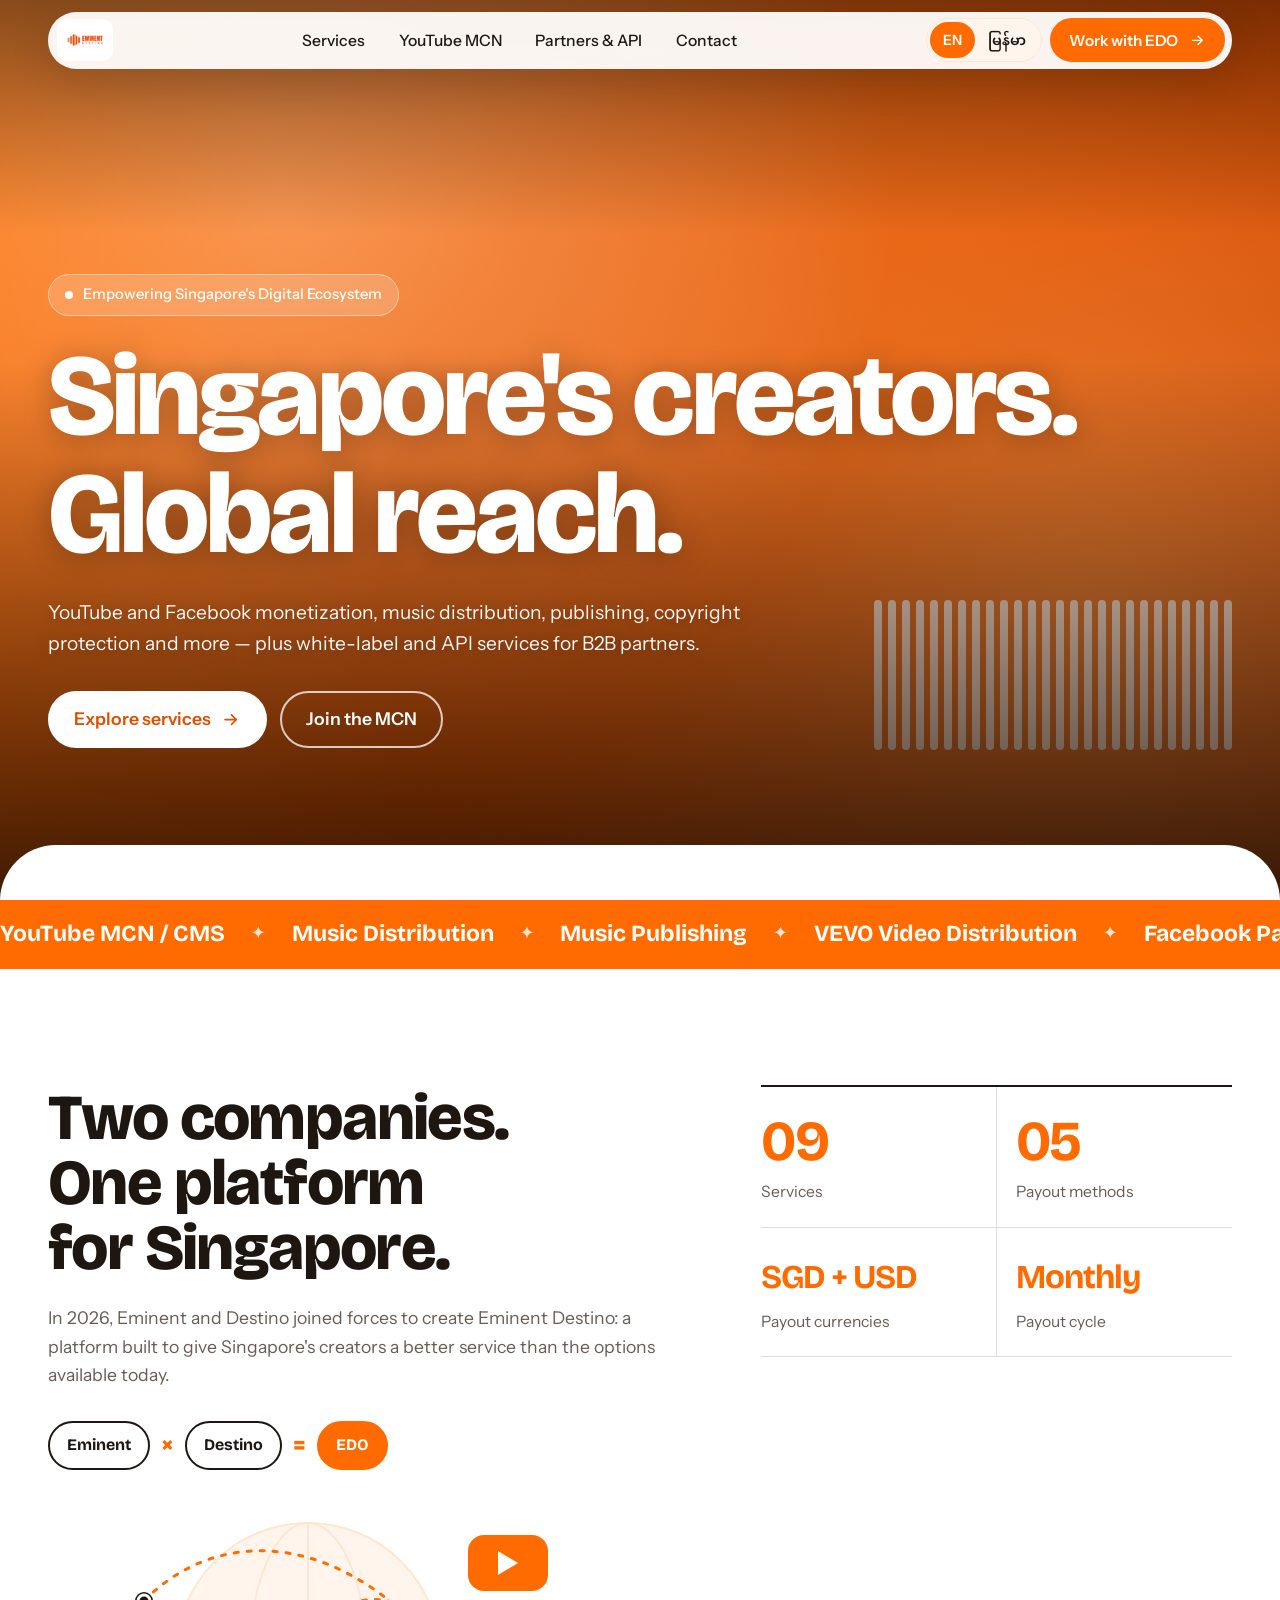
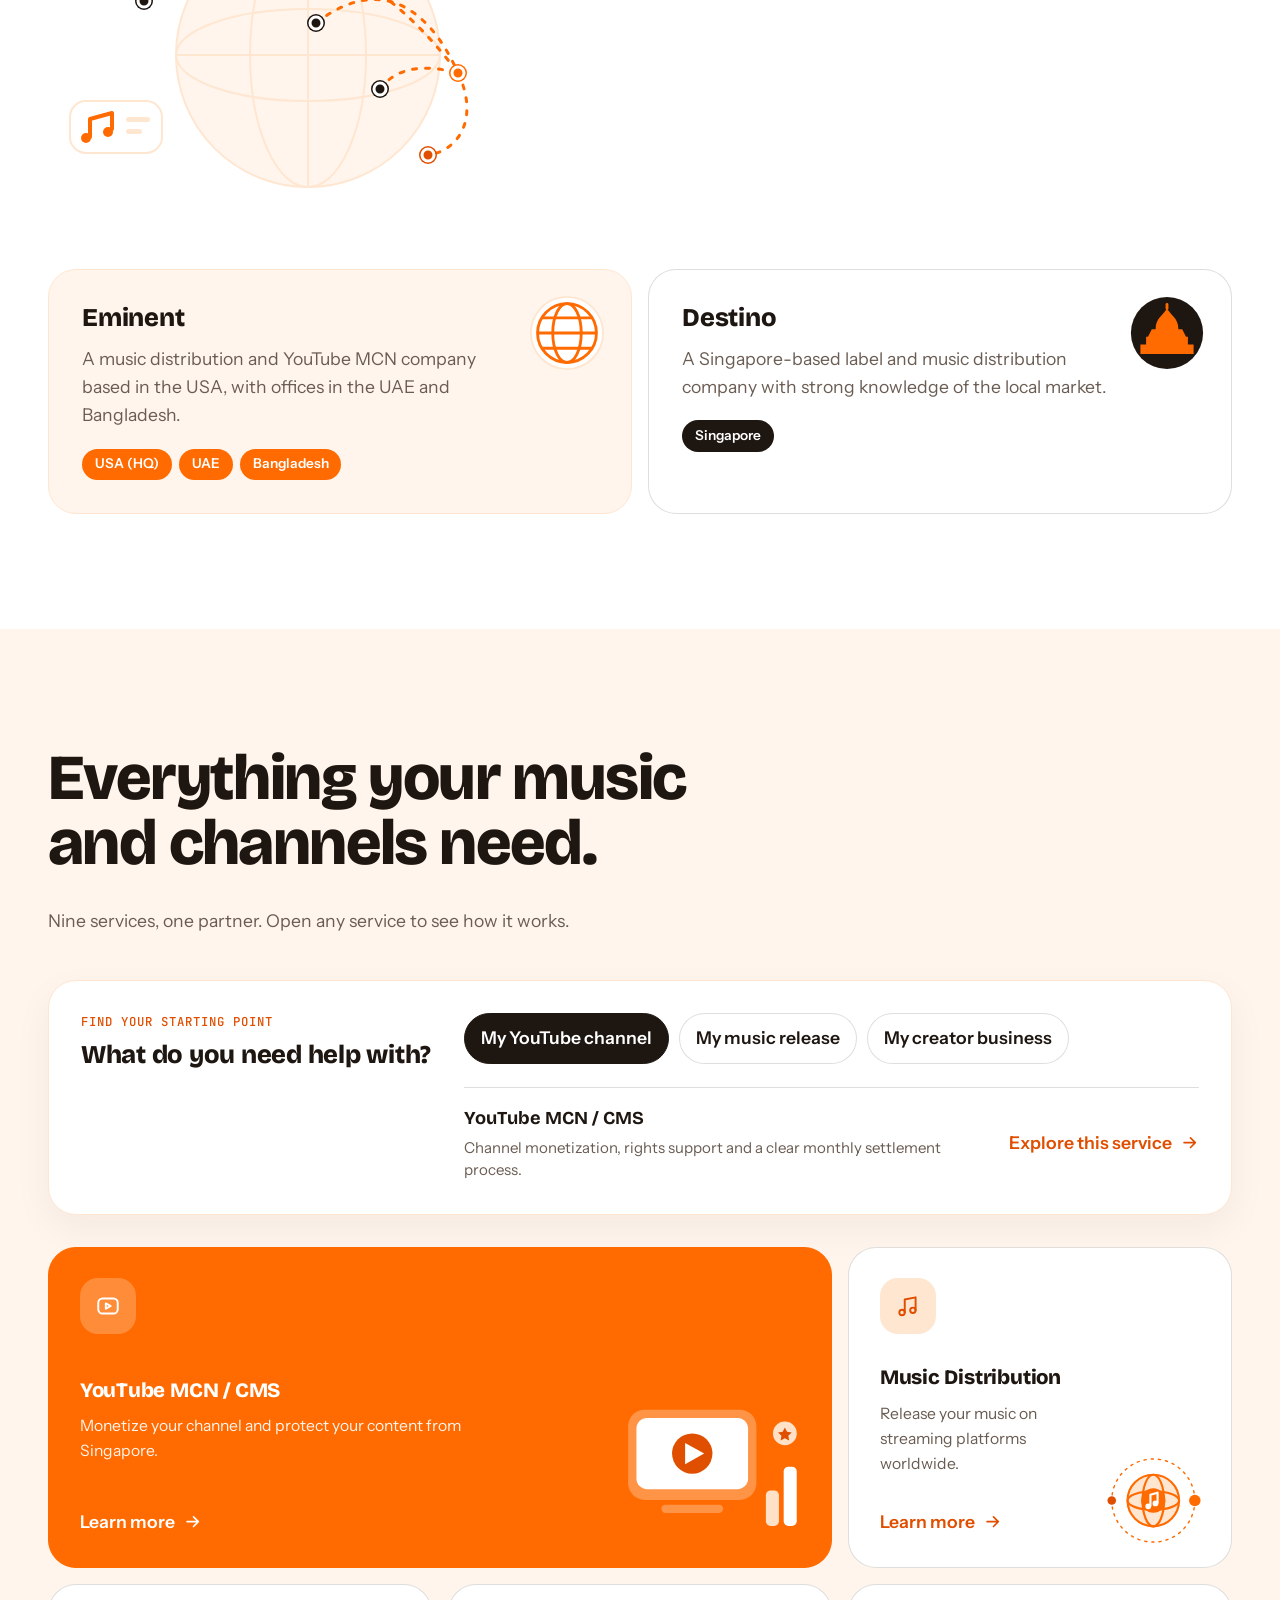
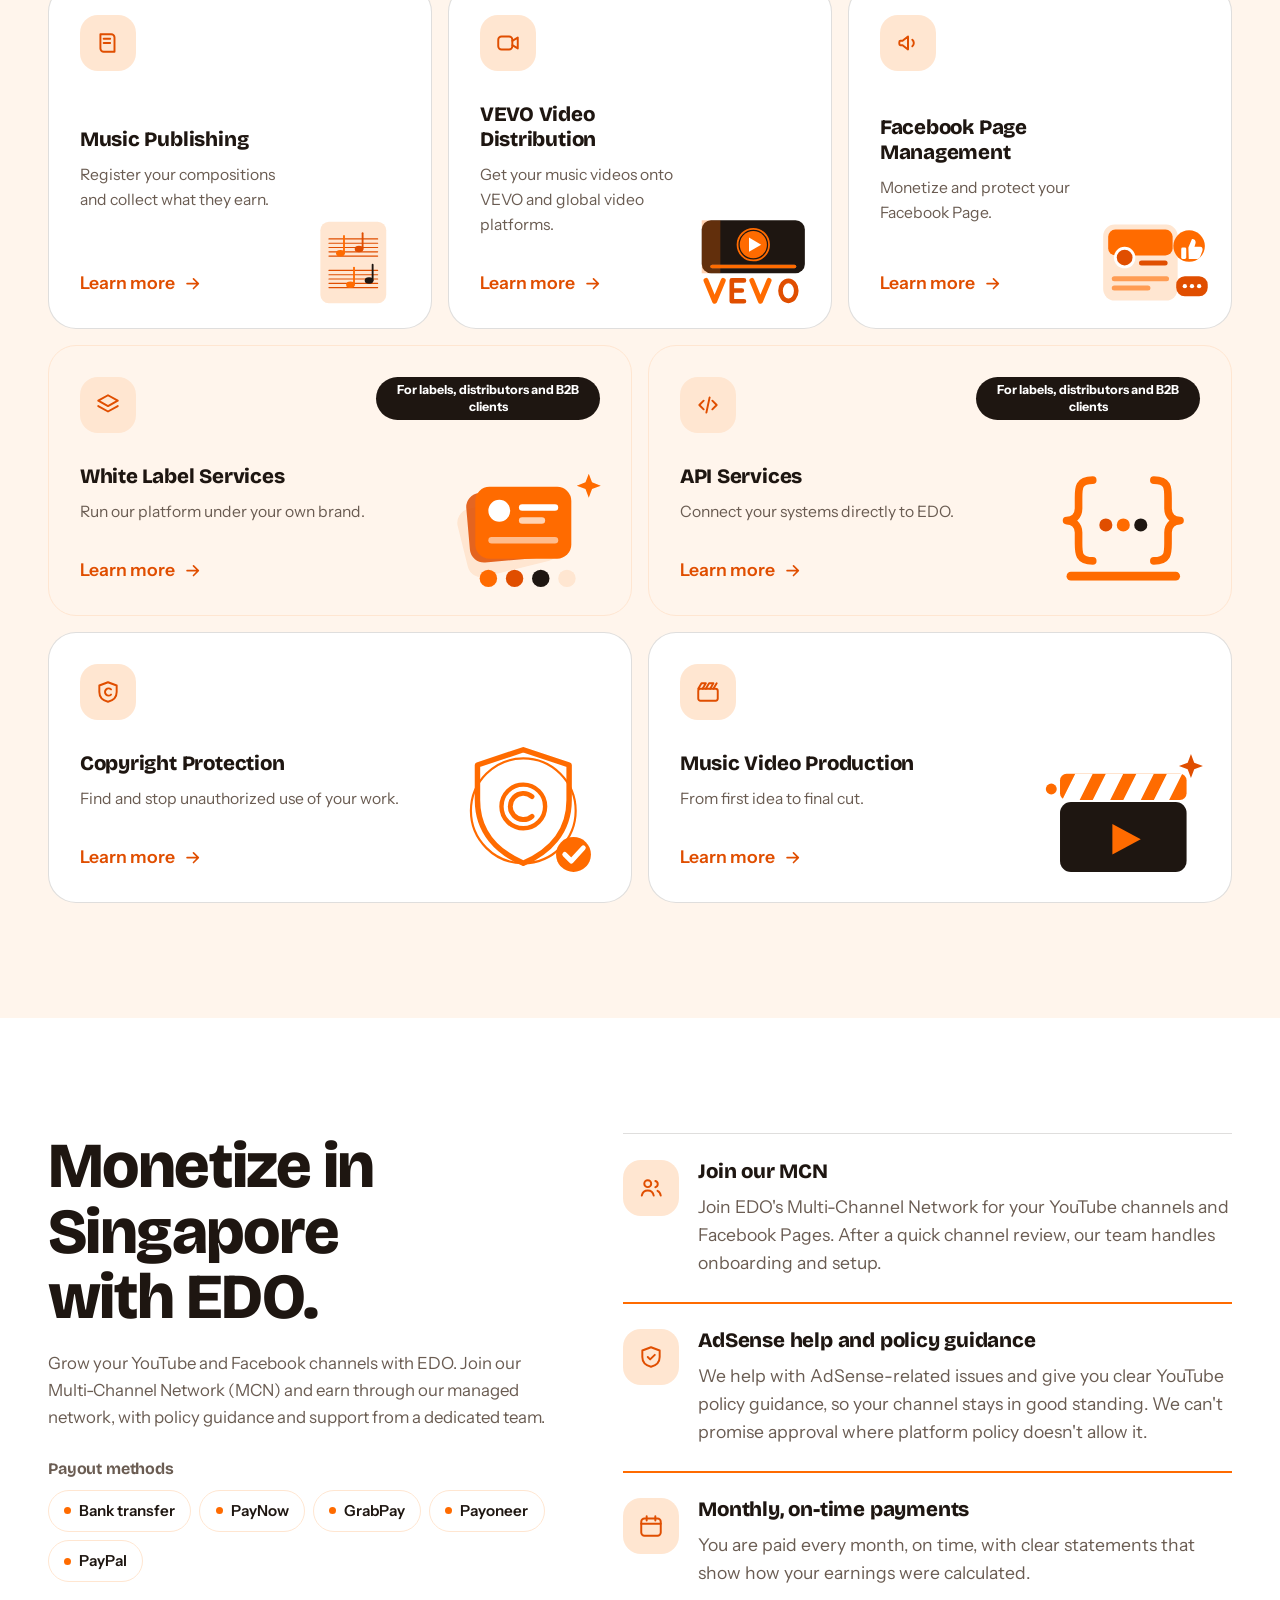
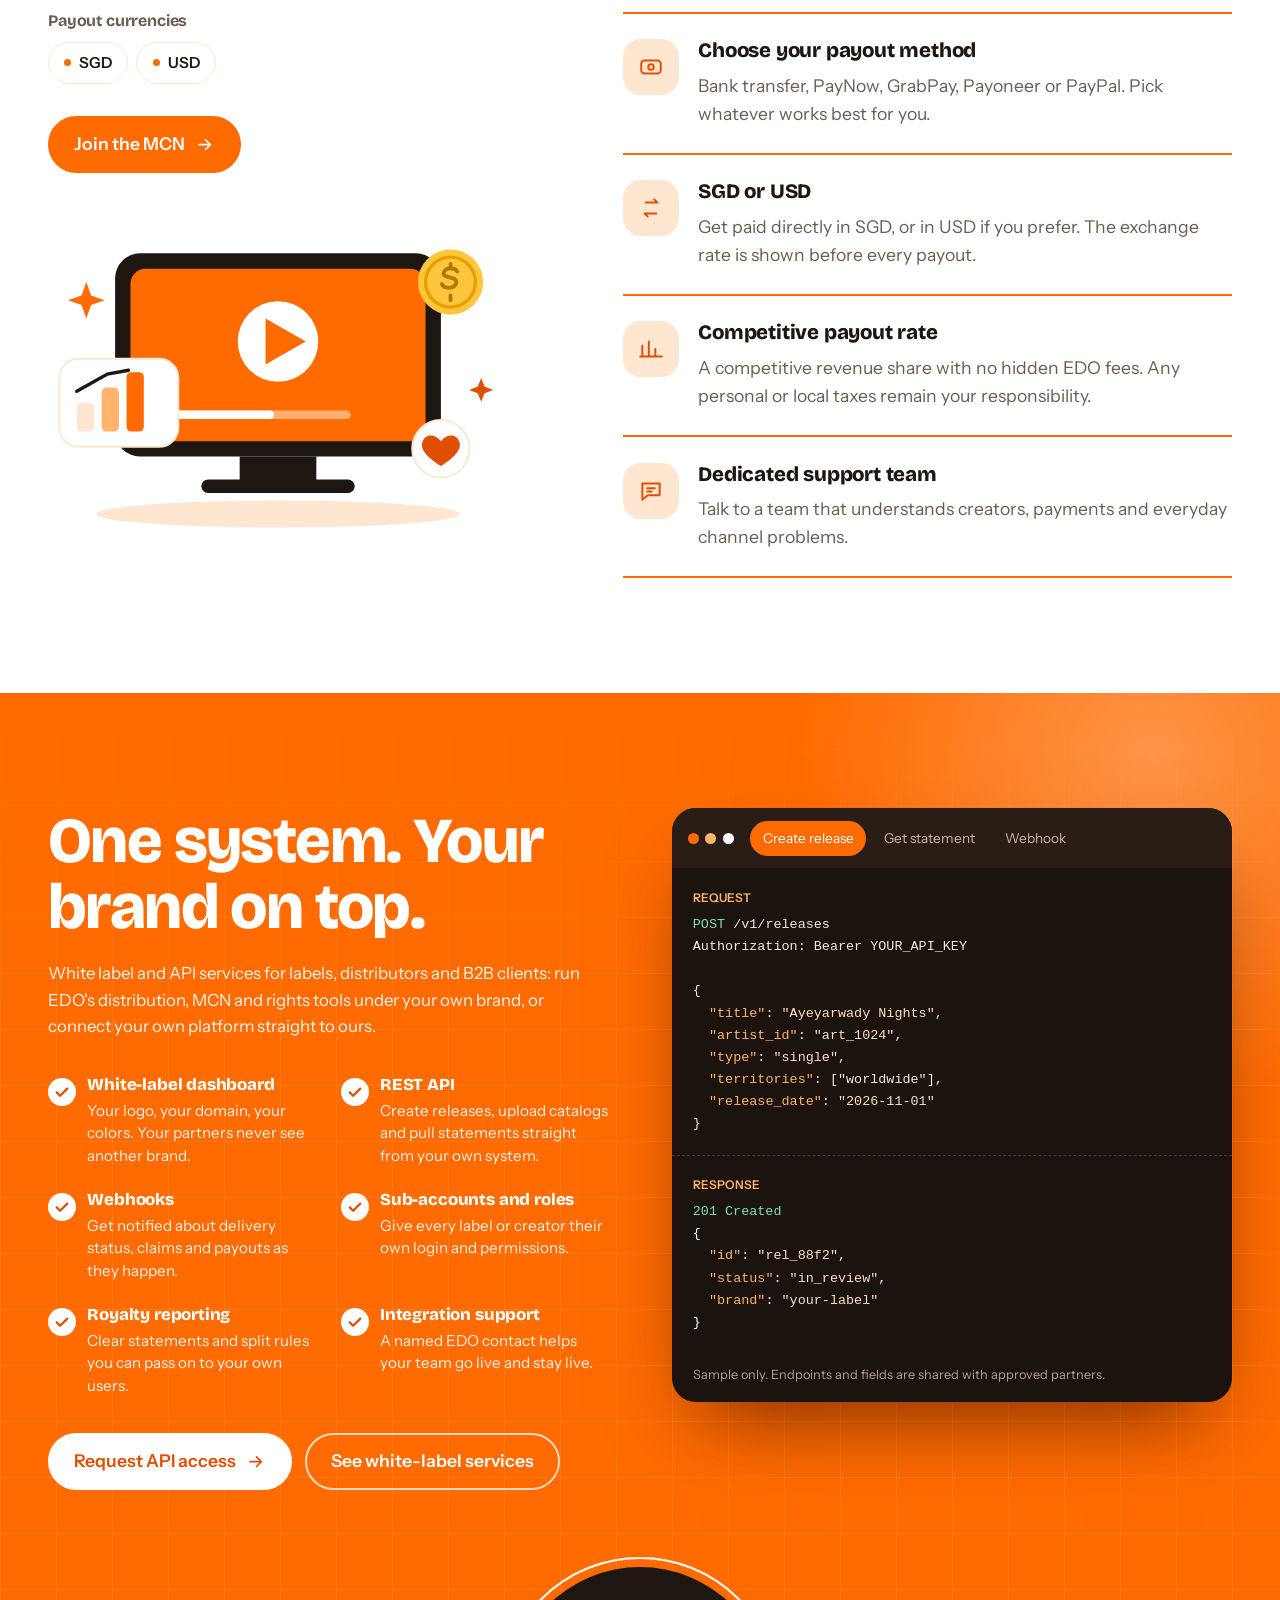
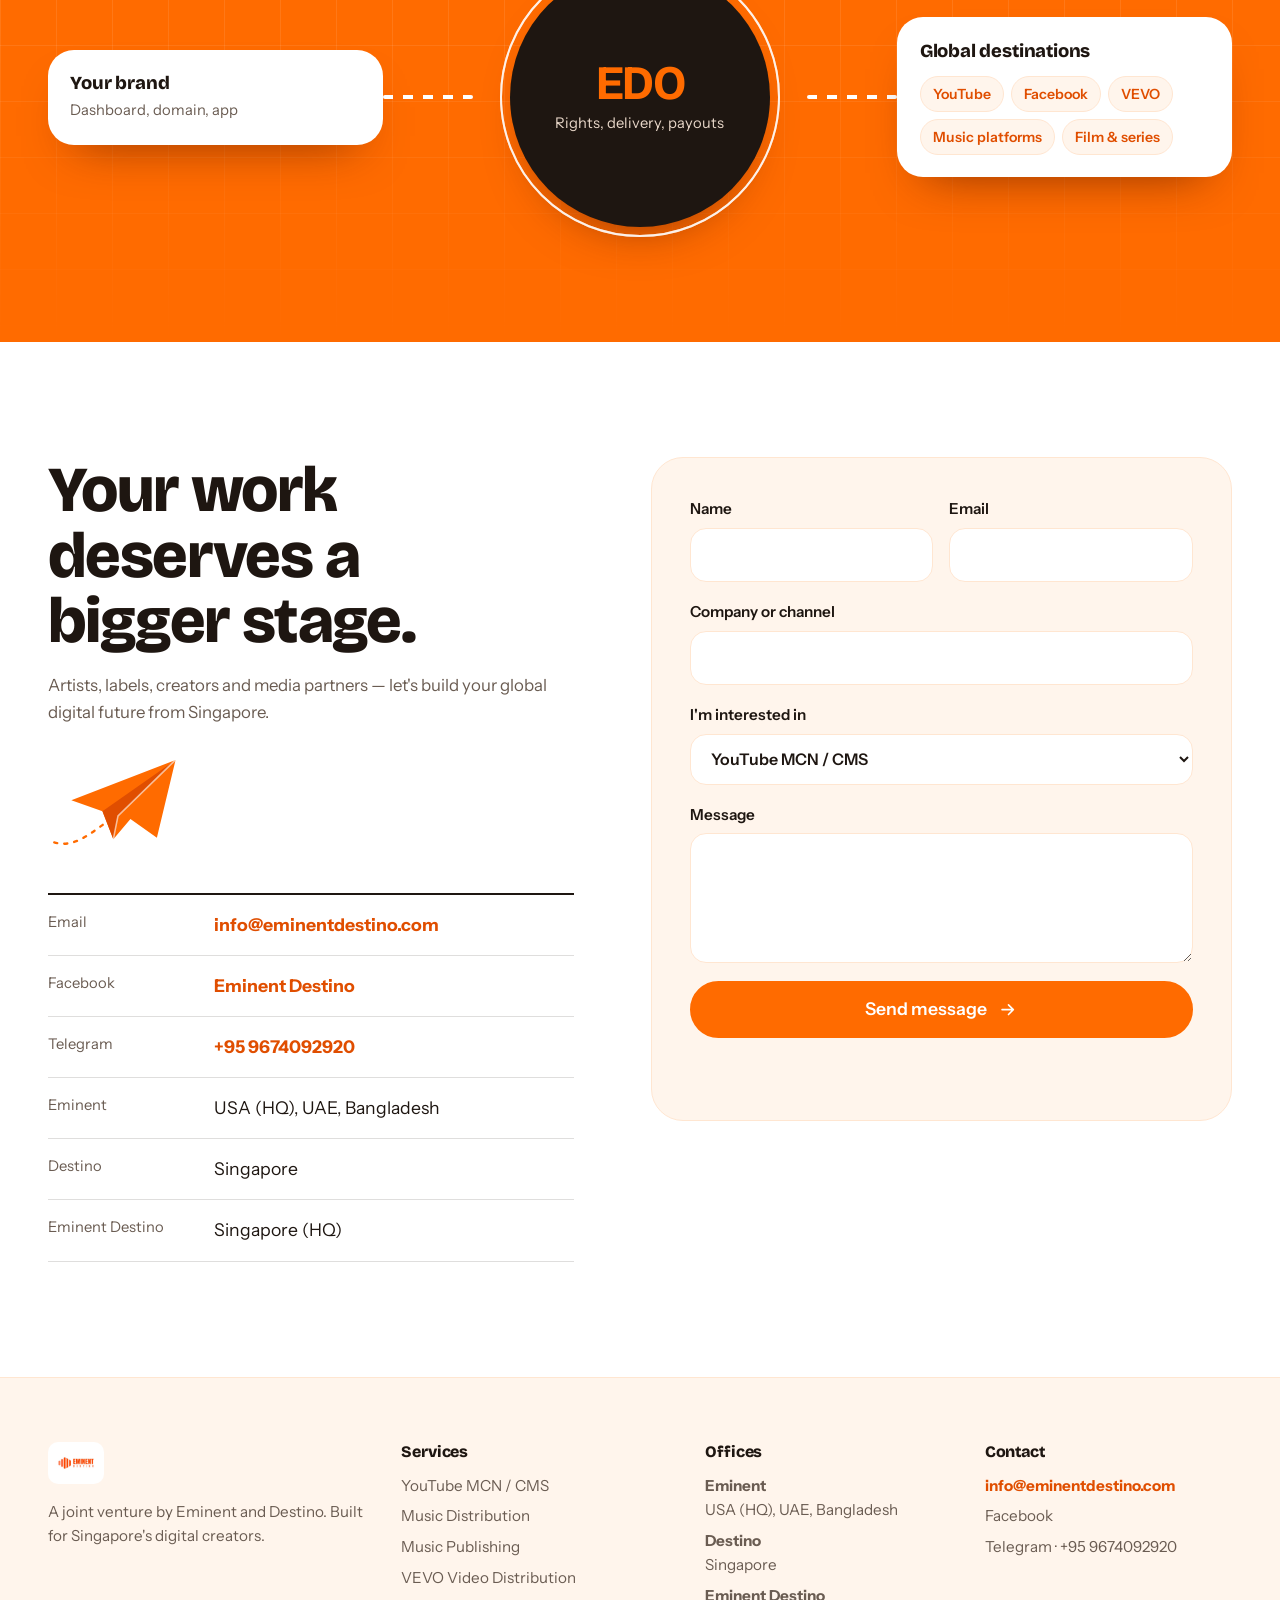
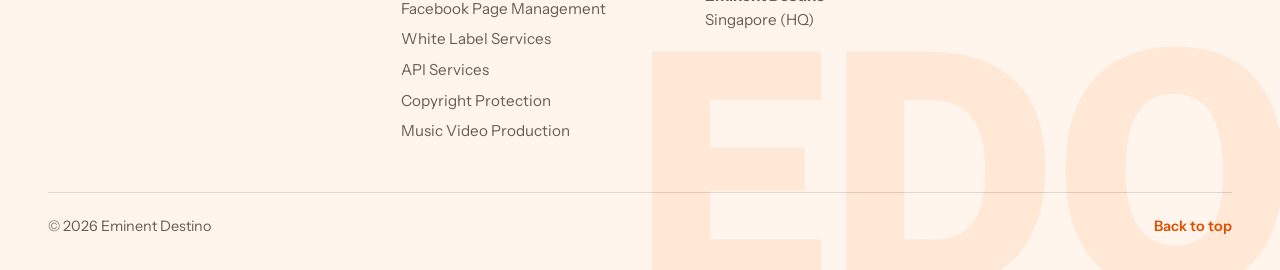
==== commit bd9a8cfb: "Replace Burmese-speaking support references with dedicated support team Co-Authored-By: Claude Sonne" ====
--- a/index.html
+++ b/index.html
@@ -793,7 +793,7 @@
     <div class="wrap mcn">
       <div class="mcn__side" data-reveal>
         <h2 data-i18n="mcn.title">Monetize in Singapore with EDO.</h2>
-        <p class="lead" data-i18n="mcn.intro">Grow your YouTube and Facebook channels with EDO. Join our Multi-Channel Network (MCN) and earn through our managed network, with policy guidance and support from a Burmese-speaking team.</p>
+        <p class="lead" data-i18n="mcn.intro">Grow your YouTube and Facebook channels with EDO. Join our Multi-Channel Network (MCN) and earn through our managed network, with policy guidance and support from a dedicated team.</p>
         <div class="chipgroup">
           <h3 data-i18n="mcn.methods">Payout methods</h3>
           <ul class="chips"><li data-i18n="pay.1">Bank transfer</li><li data-i18n="pay.2">PayNow</li><li>GrabPay</li><li>Payoneer</li><li>PayPal</li></ul>
@@ -845,7 +845,7 @@
         </li>
         <li class="row" data-row>
           <span class="ico"><svg viewBox="0 0 24 24" aria-hidden="true"><path d="M4 5h16v11H9l-5 4z"/><path d="M8.5 9.5h7M8.5 12.5h4"/></svg></span>
-          <div><h3 data-i18n="mcn.7t">Burmese support team</h3><p data-i18n="mcn.7d">Talk to a team that speaks Burmese and understands local creators, payments and everyday channel problems.</p></div>
+          <div><h3 data-i18n="mcn.7t">Dedicated support team</h3><p data-i18n="mcn.7d">Talk to a team that understands creators, payments and everyday channel problems.</p></div>
         </li>
       </ul>
     </div>
@@ -1000,9 +1000,9 @@
 /* =====================================================================
    DATA
    ===================================================================== */
-const SERVICES = [{"id": "youtube-mcn", "extra": "payout", "en": {"t": "YouTube MCN / CMS", "tag": "Monetize your channel and protect your content from Singapore.", "p": "We onboard accepted network channels through our Owned & Operated (O&O) CMS model after reviewing exclusive content rights and day-to-day operations. Singapore creators receive Burmese-speaking support for channel management, rights and monthly payment, subject to platform review and policy.", "for": "Singapore YouTube creators, music channels, film and entertainment channels, and labels.", "b": ["O&O CMS onboarding after rights and channel operations review", "AdSense-related support and YouTube policy guidance", "Content ID and rights management through YouTube CMS", "Monthly payments by bank, PayNow, GrabPay, Payoneer or PayPal", "Payouts in SGD or USD, with a Burmese-speaking support team"], "s": ["Send us your channel link and a short introduction.", "We review your channel, rights and policy standing, then arrange eligible MCN onboarding subject to platform approval.", "You receive statements and request payment on the agreed monthly settlement schedule."], "detailTitle": "A channel is more than its next upload.", "detailIntro": "An MCN brings channel operations, monetization support and rights administration into a managed relationship. For music and entertainment creators, that means looking at the channel, the catalog and the people who own the content together. EDO helps you understand the next steps before onboarding, then supports the operational side as your channel develops.", "focus": ["Channel review with a purpose", "We look at your channel, content ownership and existing setup before discussing the right service. A clear starting point helps identify missing information and keeps onboarding focused on your actual needs.", "Rights that follow your content", "Where your content qualifies, CMS and Content ID support can help manage uses of your recordings. Ownership information and existing claims matter: a match needs the right context before action is taken.", "A clearer monthly picture", "Reporting and payout support connect your channel activity with the statements you receive. Discuss your revenue share, deductions, payment method and currency before you join so you know how the relationship works."], "whyTitle": "Why build your channel with EDO?", "why": "Uploading is only one part of running a channel. EDO brings Burmese-speaking support, rights services and payment coordination into the same conversation. If you are comparing networks, look beyond a headline percentage: ask who handles claims, how reports are explained and what happens when you need to leave. Our approach is to make those practical questions part of onboarding.", "prepare": ["Your channel URL and a short description of your audience.", "Examples of original content and documents showing your rights.", "Details of any existing network, claims or monetization restrictions.", "Your preferred payment method and the questions you want answered."], "faq": ["Does joining guarantee monetization?", "No. Channel eligibility, content rights and platform review still apply. We review your situation and explain the available route before moving forward; joining a network does not override platform rules.", "Can I join if I already work with an MCN?", "Tell us about your current agreement first. Any release requirements, notice period and existing claims need to be reviewed before a transfer is planned.", "Is Content ID available for every video?", "No. Suitability depends on the material and the rights you control. Non-exclusive content and material owned by other people require particular care. We discuss eligibility during the review.", "What does O&O mean for my channel?", "EDO must obtain documented exclusive rights to the channel’s YouTube content and actively manage daily channel operations. We explain the contract, fee, responsibilities and exit process before linking. An invitation alone does not establish O&O status.", "Does 0% tax mean no tax can ever apply?", "No. EDO does not add its own tax deduction beyond the contracted service share. YouTube withholding or other applicable taxes can still reduce finalized revenue, and a creator’s own obligations depend on their circumstances."]}, "my": {"t": "YouTube MCN / CMS", "tag": "စင်ကာပူမှ သင့်ချန်နယ်ဖြင့် ဝင်ငွေရယူပြီး အကြောင်းအရာကို ကာကွယ်ပါ။", "p": "ကျွန်ုပ်တို့သည် သီးသန့်အကြောင်းအရာအခွင့်အရေးနှင့် နေ့စဉ်လုပ်ငန်းများကို စစ်ဆေးပြီးနောက် လက်ခံထားသော ကွန်ရက်ချန်နယ်များကို Owned & Operated (O&O) CMS မော်ဒယ်ဖြင့် ချိတ်ဆက်ပါသည်။ စင်ကာပူဖန်တီးသူများအတွက် ချန်နယ်စီမံမှု၊ မူပိုင်ခွင့်နှင့် လစဉ်ငွေပေးချေမှုကို မြန်မာဘာသာဖြင့် ပံ့ပိုးပြီး ပလက်ဖောင်းစစ်ဆေးမှုနှင့် မူဝါဒများ ဆက်လက်သက်ဆိုင်သည်။", "for": "မြန်မာ YouTube ဖန်တီးသူများ၊ ဂီတချန်နယ်များ၊ ရုပ်ရှင်နှင့် ဖျော်ဖြေရေးချန်နယ်များနှင့် Label များ။", "b": ["မူပိုင်ခွင့်နှင့် ချန်နယ်လုပ်ငန်းများ စစ်ဆေးပြီးနောက် O&O CMS သို့ ချိတ်ဆက်ခြင်း", "AdSense ဆိုင်ရာ ပံ့ပိုးမှုနှင့် YouTube မူဝါဒ လမ်းညွှန်မှု", "YouTube CMS မှတစ်ဆင့် Content ID နှင့် မူပိုင်ခွင့်စီမံခန့်ခွဲမှု", "ဘဏ်၊ PayNow၊ GrabPay၊ Payoneer သို့မဟုတ် PayPal ဖြင့် လစဉ် ငွေပေးချေမှု", "SGD သို့မဟုတ် USD ဖြင့် ငွေပေးချေမှုနှင့် မြန်မာဘာသာပြော ပံ့ပိုးရေးအဖွဲ့"], "s": ["သင့်ချန်နယ်လင့်ခ်နှင့် အကျဉ်းချုပ် မိတ်ဆက်ချက်ကို ပို့ပေးပါ။", "ချန်နယ်၊ မူပိုင်ခွင့်နှင့် မူဝါဒအခြေအနေကို စစ်ဆေးပြီး ပလက်ဖောင်းအတည်ပြုချက်အပေါ် မူတည်၍ MCN သို့ ချိတ်ဆက်ရန် စီစဉ်ပါသည်။", "သဘောတူထားသော လစဉ်ငွေရှင်းမှုကာလအရ ရှင်းတမ်းရယူပြီး ငွေထုတ်တောင်းဆိုနိုင်ပါသည်။"], "detailTitle": "ချန်နယ်တစ်ခုသည် ဗီဒီယိုတင်ခြင်းထက် ပိုပါသည်။", "detailIntro": "MCN သည် ချန်နယ်စီမံမှု၊ ဝင်ငွေရရှိရေးပံ့ပိုးမှုနှင့် မူပိုင်ခွင့်စီမံမှုကို ချိတ်ဆက်ပေးသော ကွန်ရက်ဖြစ်သည်။ ဂီတနှင့် ဖျော်ဖြေရေးဖန်တီးသူများအတွက် ချန်နယ်၊ လက်ရာများနှင့် ပိုင်ရှင်အချက်အလက်ကို အတူစစ်ဆေးရန် လိုအပ်ပါသည်။ EDO က စတင်မဝင်ရောက်မီ လုပ်ဆောင်ရမည့်အဆင့်များကို ရှင်းပြပြီး ချန်နယ်တိုးတက်လာစဉ် လုပ်ငန်းပိုင်းဆိုင်ရာ ပံ့ပိုးပေးပါသည်။", "focus": ["ရည်ရွယ်ချက်ရှိသော ချန်နယ်စစ်ဆေးမှု", "သင့်ချန်နယ်၊ အကြောင်းအရာပိုင်ဆိုင်မှုနှင့် လက်ရှိစီစဉ်ထားပုံကို စစ်ဆေး၍ သင့်တော်သောဝန်ဆောင်မှုကို ဆွေးနွေးပါသည်။ လိုအပ်သောအချက်အလက်များကို အစောပိုင်းကတည်းက သိရှိနိုင်ပါသည်။", "သင့်အကြောင်းအရာအတွက် မူပိုင်ခွင့်စီမံမှု", "သတ်မှတ်ချက်နှင့် ကိုက်ညီသောလက်ရာများအတွက် CMS နှင့် Content ID ပံ့ပိုးမှုဖြင့် အသုံးပြုမှုများကို စီမံနိုင်ပါသည်။ အရေးယူမှုမပြုမီ ပိုင်ဆိုင်မှုနှင့် ရှိပြီးသား claim များကို စစ်ဆေးရပါသည်။", "လစဉ်ဝင်ငွေကို ပိုမိုနားလည်စေရန်", "အစီရင်ခံစာနှင့် ငွေပေးချေမှုပံ့ပိုးမှုက ချန်နယ်လုပ်ဆောင်မှုနှင့် ရရှိသောရှင်းတမ်းများကို ချိတ်ဆက်ပေးပါသည်။ ဝေစု၊ ဖြတ်တောက်မှု၊ ငွေထုတ်နည်းနှင့် ငွေကြေးကို မဝင်ရောက်မီ ဆွေးနွေးပါ။"], "whyTitle": "EDO နှင့်အတူ ချန်နယ်တည်ဆောက်သင့်သည့် အကြောင်းရင်း", "why": "ဗီဒီယိုတင်ခြင်းသည် ချန်နယ်လည်ပတ်မှု၏ အစိတ်အပိုင်းတစ်ခုသာဖြစ်သည်။ EDO တွင် မြန်မာဘာသာပံ့ပိုးမှု၊ မူပိုင်ခွင့်ဝန်ဆောင်မှုနှင့် ငွေပေးချေမှုညှိနှိုင်းခြင်းကို တစ်နေရာတည်း ဆွေးနွေးနိုင်ပါသည်။ ကွန်ရက်များကို နှိုင်းယှဉ်ရာတွင် ဝေစုနှုန်းအပြင် claim ကို မည်သူကိုင်တွယ်မည်၊ ရှင်းတမ်းကို မည်သို့ရှင်းပြမည်၊ ထွက်ခွာလိုလျှင် မည်သို့လုပ်မည်ကိုပါ မေးမြန်းပါ။", "prepare": ["ချန်နယ်လင့်ခ်နှင့် သင့်ပရိသတ်အကြောင်း အကျဉ်းချုပ်။", "မူရင်းအကြောင်းအရာနမူနာနှင့် မူပိုင်ခွင့်အထောက်အထားများ။", "လက်ရှိကွန်ရက်၊ claim နှင့် ဝင်ငွေရရှိရေးကန့်သတ်ချက်များ။", "နှစ်သက်ရာငွေထုတ်နည်းနှင့် မေးမြန်းလိုသောအချက်များ။"], "faq": ["ဝင်ရောက်လျှင် ဝင်ငွေရရှိရေး အာမခံပါသလား။", "မအာမခံပါ။ ချန်နယ်အရည်အချင်း၊ မူပိုင်ခွင့်နှင့် ပလက်ဖောင်းစစ်ဆေးမှုတို့ အကျုံးဝင်နေဆဲဖြစ်သည်။ ကွန်ရက်ဝင်ခြင်းသည် ပလက်ဖောင်းစည်းမျဉ်းများကို ကျော်လွှားခြင်းမဟုတ်ပါ။", "အခြား MCN နှင့် လက်တွဲနေပါက ဝင်နိုင်ပါသလား။", "လက်ရှိသဘောတူညီချက်ကို ဦးစွာပြောပြပါ။ ပြောင်းရွှေ့မှုမစီစဉ်မီ ထွက်ခွာခွင့်၊ ကြိုတင်အကြောင်းကြားရမည့်ကာလနှင့် ရှိပြီးသား claim များကို စစ်ဆေးရပါမည်။", "ဗီဒီယိုတိုင်းအတွက် Content ID ရပါသလား။", "မရပါ။ အကြောင်းအရာနှင့် သင်ထိန်းချုပ်သောအခွင့်အရေးများပေါ် မူတည်ပါသည်။ သီးသန့်မဟုတ်သောလိုင်စင်နှင့် အခြားသူပိုင်ပစ္စည်းများကို သေချာစစ်ဆေးရန် လိုအပ်ပါသည်။", "ကျွန်ုပ်၏ချန်နယ်အတွက် O&O ဆိုသည်မှာ အဘယ်နည်း။", "EDO သည် ချန်နယ်၏ YouTube အကြောင်းအရာအပေါ် စာရွက်စာတမ်းဖြင့် သတ်မှတ်ထားသော သီးသန့်အခွင့်အရေးကို ရရှိပြီး နေ့စဉ်ချန်နယ်လုပ်ငန်းများကို တက်ကြွစွာ စီမံရသည်။ ချိတ်ဆက်မီ စာချုပ်၊ ဝန်ဆောင်ခ၊ တာဝန်နှင့် ထွက်ခွာသည့်လုပ်ငန်းစဉ်ကို ရှင်းပြပါသည်။ ဖိတ်ကြားချက်တစ်ခုတည်းဖြင့် O&O အခြေအနေ မဖြစ်လာပါ။", "အခွန် 0% ဆိုသည်မှာ မည်သည့်အခွန်မျှ မရှိနိုင်ဟု ဆိုလိုပါသလား။", "မဟုတ်ပါ။ EDO သည် စာချုပ်ပါ ဝန်ဆောင်ဝေစုအပြင် ကိုယ်ပိုင်အခွန်ဖြတ်တောက်မှု ထပ်မထည့်ပါ။ YouTube withholding သို့မဟုတ် အခြားသက်ဆိုင်ရာအခွန်များကြောင့် အတည်ပြုပြီးသော ဝင်ငွေ လျော့နိုင်ပြီး ဖန်တီးသူ၏ ကိုယ်ပိုင်တာဝန်များသည် ၎င်း၏အခြေအနေအပေါ် မူတည်သည်။"]}}, {"id": "music-distribution", "extra": "", "en": {"t": "Music Distribution", "tag": "Release your music on streaming platforms worldwide.", "p": "Get your songs, EPs and albums onto major streaming and download platforms around the world. We handle delivery, metadata and royalty reporting so you can focus on making music.", "for": "Independent artists, bands, producers and labels.", "b": ["Worldwide delivery of singles, EPs and albums", "Metadata and artwork checks before release", "Clear royalty statements", "Support from a Burmese-speaking team"], "s": ["Send your audio, artwork and release details.", "We check metadata and quality, then deliver to the platforms.", "Track your releases and receive clear royalty statements."], "detailTitle": "From your final master to your next listener.", "detailIntro": "Music distribution connects a finished recording with streaming and download destinations. The audio is only the beginning: artist names, credits, artwork, release dates and ownership details all travel with it. EDO helps organize these pieces into a release that platforms can review and listeners can find under the right artist.", "focus": ["Release preparation", "We check the audio, cover artwork and release information together. Consistent titles and credits help reduce avoidable delivery issues, especially when several artists or versions of a track are involved.", "Catalog continuity", "Already have music online? Share your existing identifiers, links and distributor details before planning a move. Matching the right information matters when coordinating a catalog transfer or a new version.", "Reporting after release", "Distribution continues after delivery. Statements help you understand reported usage and royalties, while support gives you a place to raise metadata corrections or delivery questions."], "whyTitle": "Why release through EDO?", "why": "A release needs more than an upload form. EDO combines distribution support with a Burmese-speaking team and access to related publishing, video and rights services. This is useful when a song becomes a video, a catalog grows or several rights questions need attention. Compare service scope, reporting clarity and support alongside price when choosing your distribution partner.", "prepare": ["Final audio masters and release-ready artwork.", "Artist names, track titles, credits and planned release date.", "Ownership information and any permissions for third-party material.", "Existing ISRCs, UPCs and store links if this is a catalog transfer."], "faq": ["How early should I send a release?", "Send it before your intended release date with time for checks and corrections. Timing varies by destination and release readiness; we confirm the plan after reviewing your materials.", "Will distribution get my song into playlists?", "Delivery makes a release available for platform review and publication. Editorial playlists, recommendations and stream counts are separate decisions and are not guaranteed.", "Does this include songwriting royalties?", "Recording distribution and composition publishing are separate services. If you write your own music, ask us about publishing administration as well as distribution."]}, "my": {"t": "ဂီတ ဖြန့်ချိရေး", "tag": "သင့်ဂီတကို ကမ္ဘာ့ streaming ပလက်ဖောင်းများသို့ ရောက်ရှိစေပါ။", "p": "သင့်သီချင်းများ၊ EP နှင့် album များကို ကမ္ဘာတစ်ဝှမ်းရှိ အဓိက streaming နှင့် download ပလက်ဖောင်းများသို့ ပို့ဆောင်ပေးပါသည်။ ပို့ဆောင်မှု၊ metadata နှင့် royalty အစီရင်ခံစာများကို ကျွန်ုပ်တို့ ကိုင်တွယ်ပေးသဖြင့် သင်သည် ဂီတဖန်တီးမှုကိုသာ အာရုံစိုက်နိုင်ပါသည်။", "for": "လွတ်လပ်သော အနုပညာရှင်များ၊ ဂီတအဖွဲ့များ၊ ထုတ်လုပ်သူများနှင့် Label များ။", "b": ["single၊ EP နှင့် album များကို ကမ္ဘာတစ်ဝှမ်း ပို့ဆောင်ခြင်း", "ထုတ်ဝေမီ metadata နှင့် artwork စစ်ဆေးခြင်း", "ရှင်းလင်းသော royalty ရှင်းတမ်းများ", "မြန်မာဘာသာ ပြောဆိုနိုင်သော အဖွဲ့၏ ပံ့ပိုးမှု"], "s": ["သင့်အသံဖိုင်၊ artwork နှင့် ထုတ်ဝေမည့် အသေးစိတ်အချက်အလက်များကို ပို့ပေးပါ။", "metadata နှင့် အရည်အသွေးကို စစ်ဆေးပြီး ပလက်ဖောင်းများသို့ ပို့ဆောင်ပေးပါသည်။", "သင့် release များကို ခြေရာခံပြီး ရှင်းလင်းသော royalty ရှင်းတမ်းများ လက်ခံရရှိပါမည်။"], "detailTitle": "နောက်ဆုံးအသံဖိုင်မှ နောက်ထပ်နားဆင်သူထံသို့။", "detailIntro": "ဂီတဖြန့်ချိရေးသည် ပြီးစီးသောအသံသွင်းလက်ရာကို streaming နှင့် download ပလက်ဖောင်းများထံ ချိတ်ဆက်ပေးပါသည်။ အသံဖိုင်အပြင် အနုပညာရှင်အမည်၊ ဖန်တီးသူစာရင်း၊ မျက်နှာဖုံး၊ ထုတ်ဝေရက်နှင့် ပိုင်ဆိုင်မှုအချက်အလက်များလည်း လိုအပ်ပါသည်။ EDO က အချက်အလက်များကို စနစ်တကျပြင်ဆင်ကာ မှန်ကန်သောအနုပညာရှင်အောက်တွင် နားဆင်သူများ ရှာဖွေတွေ့နိုင်ရန် ကူညီပေးပါသည်။", "focus": ["ထုတ်ဝေမှု ပြင်ဆင်ခြင်း", "အသံဖိုင်၊ မျက်နှာဖုံးနှင့် ထုတ်ဝေမှုအချက်အလက်များကို အတူစစ်ဆေးပါသည်။ အမည်နှင့် ဖန်တီးသူစာရင်း တိကျမှုက ပို့ဆောင်ရာတွင် ပြင်ဆင်ရမည့်ပြဿနာများကို လျှော့ချနိုင်ပါသည်။", "ကတ်တလော့ ဆက်လက်စီမံခြင်း", "အွန်လိုင်းတွင် သီချင်းရှိပြီးဖြစ်ပါက ပြောင်းရွှေ့ရန်မစီစဉ်မီ ရှိပြီးသားသတ်မှတ်ကုဒ်များ၊ လင့်ခ်များနှင့် ဖြန့်ချိသူအချက်အလက်ကို မျှဝေပါ။ မှန်ကန်သောအချက်အလက်များ ချိတ်ဆက်ရန် အရေးကြီးပါသည်။", "ထုတ်ဝေပြီးနောက် ရှင်းတမ်းများ", "ပို့ဆောင်ပြီးနောက်လည်း ဖြန့်ချိရေးလုပ်ငန်း ဆက်ရှိပါသည်။ ရှင်းတမ်းများက အသုံးပြုမှုနှင့် royalty ကို နားလည်စေပြီး metadata ပြင်ဆင်မှုနှင့် ပို့ဆောင်မှုမေးခွန်းများအတွက် ပံ့ပိုးမှု ရရှိနိုင်ပါသည်။"], "whyTitle": "EDO မှတစ်ဆင့် ဘာကြောင့် ဖြန့်ချိသင့်သလဲ။", "why": "ထုတ်ဝေမှုတစ်ခုသည် ဖိုင်တင်သည့်ပုံစံတစ်ခုထက် ပိုလိုအပ်ပါသည်။ EDO တွင် ဖြန့်ချိရေးပံ့ပိုးမှု၊ မြန်မာဘာသာအဖွဲ့နှင့် ဆက်စပ်ထုတ်ဝေခွင့်၊ ဗီဒီယို၊ မူပိုင်ခွင့်ဝန်ဆောင်မှုများကို ဆွေးနွေးနိုင်ပါသည်။ သီချင်းကို ဗီဒီယိုအဖြစ် ပြောင်းလဲရာတွင် သို့မဟုတ် ကတ်တလော့တိုးလာရာတွင် အထောက်အကူဖြစ်ပါသည်။ စျေးနှုန်းအပြင် ဝန်ဆောင်မှုအတိုင်းအတာနှင့် ရှင်းတမ်းပွင့်လင်းမှုကိုပါ နှိုင်းယှဉ်ပါ။", "prepare": ["နောက်ဆုံးအသံဖိုင်များနှင့် အသင့်သုံးမျက်နှာဖုံးပုံ။", "အနုပညာရှင်အမည်၊ သီချင်းအမည်၊ ဖန်တီးသူစာရင်းနှင့် ထုတ်ဝေရက်။", "ပိုင်ဆိုင်မှုနှင့် အခြားသူပိုင်ပစ္စည်းအသုံးပြုခွင့်များ။", "ပြောင်းရွှေ့ခြင်းဖြစ်ပါက ရှိပြီးသား ISRC၊ UPC နှင့် store လင့်ခ်များ။"], "faq": ["မထုတ်ဝေမီ ဘယ်လောက်ကြိုပို့သင့်သလဲ။", "စစ်ဆေးပြင်ဆင်ရန် အချိန်ရအောင် ရည်ရွယ်ထားသောရက်မတိုင်မီ ပို့ပါ။ ကြာချိန်သည် ပလက်ဖောင်းနှင့် ဖိုင်အဆင်သင့်ဖြစ်မှုအပေါ် မူတည်သဖြင့် စစ်ဆေးပြီးနောက် အစီအစဉ်ကို အတည်ပြုပါမည်။", "Playlist တွင် ပါဝင်မည်လား။", "ပို့ဆောင်မှုသည် ပလက်ဖောင်းစစ်ဆေးထုတ်ဝေနိုင်ရန် ဖြစ်ပါသည်။ Playlist ရွေးချယ်မှု၊ အကြံပြုမှုနှင့် နားဆင်မှုအရေအတွက်ကို အာမခံခြင်းမရှိပါ။", "သီချင်းရေးသားမှု royalty ပါဝင်ပါသလား။", "အသံသွင်းလက်ရာဖြန့်ချိရေးနှင့် သီချင်းရေးသားမှုထုတ်ဝေခွင့်သည် သီးခြားဝန်ဆောင်မှုများဖြစ်သည်။ ကိုယ်တိုင်ရေးသားပါက publishing စီမံမှုကိုပါ ဆွေးနွေးပါ။"]}}, {"id": "music-publishing", "extra": "", "en": {"t": "Music Publishing", "tag": "Register your compositions and collect what they earn.", "p": "We help songwriters and composers register their works and manage publishing rights, so composition royalties are tracked and collected properly.", "for": "Songwriters, composers, lyricists and catalog owners.", "b": ["Composition and lyric registration", "Publishing rights administration", "Royalty collection and reporting", "Transparent catalog management"], "s": ["Share your compositions and writer details.", "We register the works and set up the publishing rights.", "Royalties are collected and reported to you transparently."], "detailTitle": "Give the song behind the recording its own plan.", "detailIntro": "A composition is the music and lyrics; a master is a particular recording of that composition. Publishing administration focuses on the song and the people who wrote it. EDO helps organize writer information, ownership shares and work registrations so your compositions can be administered with clearer records.", "focus": ["Writer and ownership records", "Correct names, writer identifiers and agreed shares form the foundation of publishing administration. Organizing them early helps avoid conflicting registrations and makes a growing catalog easier to manage.", "Registration and administration", "We help prepare works for registration and coordinate administration within the agreed scope. Existing publisher or society relationships need to be understood before new arrangements are made.", "Royalty follow-through", "Publishing income may come through different reporting cycles and sources. Clear catalog records help connect reported income with the right works and writers as information becomes available."], "whyTitle": "Why bring your compositions to EDO?", "why": "When your recordings and compositions are discussed together, it is easier to spot what still needs attention. EDO connects publishing support with distribution and rights conversations while keeping the different rights clear. For writers comparing options, the useful questions are which rights and territories are covered, what fees apply and how registrations and statements are handled.", "prepare": ["Song titles, lyrics and reference recordings.", "Legal writer names, identifiers where available and agreed ownership splits.", "Details of existing publishers, societies or administration agreements.", "The territories and rights you want help administering."], "faq": ["Do I need publishing if my music is distributed?", "Distribution of a recording does not automatically administer the underlying composition. If you own songwriting rights, a separate publishing arrangement may be relevant.", "What if a song has several writers?", "Provide the complete writer list and agreed shares. Unresolved ownership or split questions should be clarified before registration.", "Can you recover every unpaid royalty?", "Recovery depends on available records, the rights covered and the relevant collection processes. We can review the situation, but cannot promise every use will be identified or every amount recovered."]}, "my": {"t": "ဂီတ ထုတ်ဝေခွင့်", "tag": "သင့်သီချင်းရေးသားမှုများကို မှတ်ပုံတင်၍ ရရှိသင့်သော ဝင်ငွေကို ကောက်ခံပါ။", "p": "သီချင်းရေးဆရာများနှင့် တေးရေးဆရာများ၏ လက်ရာများကို မှတ်ပုံတင်ရန်နှင့် ထုတ်ဝေခွင့်များကို စီမံခန့်ခွဲရန် ကူညီပေးသဖြင့် composition royalty များကို မှန်ကန်စွာ ခြေရာခံ၍ ကောက်ခံနိုင်ပါသည်။", "for": "သီချင်းရေးဆရာများ၊ တေးရေးဆရာများ၊ စာသားရေးဆရာများနှင့် ကတ်တလော့ပိုင်ရှင်များ။", "b": ["သီချင်းနှင့် စာသား မှတ်ပုံတင်ခြင်း", "ထုတ်ဝေခွင့်များ စီမံခန့်ခွဲခြင်း", "Royalty ကောက်ခံခြင်းနှင့် အစီရင်ခံခြင်း", "ပွင့်လင်းမြင်သာသော ကတ်တလော့ စီမံခန့်ခွဲမှု"], "s": ["သင့်သီချင်းများနှင့် ရေးသားသူ အချက်အလက်များကို မျှဝေပါ။", "လက်ရာများကို မှတ်ပုံတင်ပြီး ထုတ်ဝေခွင့်များကို စီစဉ်ပေးပါသည်။", "Royalty များကို ကောက်ခံပြီး ပွင့်လင်းမြင်သာစွာ အစီရင်ခံပါသည်။"], "detailTitle": "အသံသွင်းလက်ရာနောက်ကွယ်ရှိ သီချင်းအတွက် သီးခြားအစီအစဉ်။", "detailIntro": "Composition သည် တေးသွားနှင့် စာသားဖြစ်ပြီး master သည် ထိုသီချင်း၏ အသံသွင်းလက်ရာတစ်ခုဖြစ်သည်။ Publishing စီမံမှုက သီချင်းနှင့် ရေးသားသူများကို အဓိကထားပါသည်။ EDO သည် ရေးသားသူအချက်အလက်၊ ပိုင်ဆိုင်မှုဝေစုနှင့် မှတ်ပုံတင်မှုများကို စုစည်းပေးကာ လက်ရာများကို ပိုမိုရှင်းလင်းစွာ စီမံနိုင်ရန် ကူညီပါသည်။", "focus": ["ရေးသားသူနှင့် ပိုင်ဆိုင်မှုမှတ်တမ်း", "အမည်မှန်၊ ရေးသားသူသတ်မှတ်ကုဒ်နှင့် သဘောတူထားသောဝေစုများသည် အခြေခံဖြစ်သည်။ အစောပိုင်းက စုစည်းထားခြင်းက မှတ်ပုံတင်မှုမကိုက်ညီခြင်းကို လျှော့ချနိုင်ပါသည်။", "မှတ်ပုံတင်ခြင်းနှင့် စီမံခြင်း", "သဘောတူထားသောအတိုင်းအတာအတွင်း မှတ်ပုံတင်ပြင်ဆင်မှုနှင့် စီမံမှုကို ညှိနှိုင်းပေးပါသည်။ အစီအစဉ်သစ်မပြုမီ ရှိပြီးသား publisher သို့မဟုတ် society ဆက်ဆံရေးကို သိရှိရပါမည်။", "Royalty ဆက်လက်စောင့်ကြည့်ခြင်း", "Publishing ဝင်ငွေသည် မတူညီသောရင်းမြစ်နှင့် ရှင်းတမ်းကာလများမှ ရောက်လာနိုင်ပါသည်။ မှတ်တမ်းမှန်ကန်မှုက ဝင်ငွေကို သက်ဆိုင်ရာလက်ရာနှင့် ရေးသားသူထံ ချိတ်ဆက်ရန် ကူညီပါသည်။"], "whyTitle": "သင့်သီချင်းရေးသားမှုကို EDO နှင့် ဘာကြောင့် စီမံသင့်သလဲ။", "why": "အသံသွင်းလက်ရာနှင့် သီချင်းရေးသားမှုကို အတူဆွေးနွေးပါက လိုအပ်ချက်များကို ပိုမိုမြင်သာစေပါသည်။ EDO က အခွင့်အရေးအမျိုးအစားများကို ရှင်းလင်းစွာခွဲ၍ publishing၊ ဖြန့်ချိရေးနှင့် မူပိုင်ခွင့်ပံ့ပိုးမှုကို ချိတ်ဆက်ပေးပါသည်။ ရွေးချယ်ရာတွင် အကျုံးဝင်သောအခွင့်အရေး၊ နယ်မြေ၊ အခကြေးငွေနှင့် ရှင်းတမ်းစီမံပုံကို မေးမြန်းပါ။", "prepare": ["သီချင်းအမည်၊ စာသားနှင့် နမူနာအသံဖိုင်များ။", "ရေးသားသူအမည်မှန်၊ ရှိပါက သတ်မှတ်ကုဒ်နှင့် သဘောတူထားသောဝေစု။", "ရှိပြီးသား publisher၊ society နှင့် စီမံမှုသဘောတူညီချက်များ။", "စီမံပေးစေလိုသော နယ်မြေနှင့် အခွင့်အရေးများ။"], "faq": ["ဖြန့်ချိပြီးဖြစ်လျှင် publishing လိုပါသေးသလား။", "အသံသွင်းလက်ရာဖြန့်ချိခြင်းက မူရင်းသီချင်းရေးသားမှုကို အလိုအလျောက်မစီမံပါ။ ရေးသားမှုအခွင့်အရေးပိုင်ဆိုင်ပါက သီးခြား publishing အစီအစဉ် လိုအပ်နိုင်ပါသည်။", "ရေးသားသူအများအပြားရှိပါက မည်သို့လုပ်မလဲ။", "ရေးသားသူစာရင်းအပြည့်နှင့် သဘောတူထားသောဝေစုကို ပေးပါ။ မရှင်းလင်းသေးသော ပိုင်ဆိုင်မှုနှင့် ဝေစုမေးခွန်းများကို မှတ်ပုံမတင်မီ ဖြေရှင်းသင့်ပါသည်။", "မရရှိသေးသော royalty အားလုံးကို ပြန်ရနိုင်ပါသလား။", "မှတ်တမ်း၊ အကျုံးဝင်သောအခွင့်အရေးနှင့် ကောက်ခံမှုလုပ်ငန်းစဉ်ပေါ် မူတည်ပါသည်။ စစ်ဆေးနိုင်သော်လည်း အသုံးပြုမှုတိုင်းနှင့် ငွေပမာဏတိုင်း ပြန်ရမည်ဟု မအာမခံနိုင်ပါ။"]}}, {"id": "vevo", "extra": "", "en": {"t": "VEVO Video Distribution", "tag": "Get your music videos onto VEVO and global video platforms.", "p": "Deliver your music videos to VEVO and other premium video destinations, with proper rights administration and quality checks.", "for": "Artists and labels with professional music videos.", "b": ["VEVO channel delivery and management", "Video quality and metadata checks", "Rights administration", "Performance and revenue reporting"], "s": ["Send your final video files and metadata.", "We run quality and rights checks, then deliver.", "Follow views and revenue in your reports."], "detailTitle": "Give your music video a release of its own.", "detailIntro": "A finished music video needs a delivery plan as well as a creative vision. Video distribution brings together the master file, artist identity, credits and rights information for review by the destination. EDO helps artists and labels prepare those materials and coordinate a professional video release.", "focus": ["Technical preparation", "File quality, artwork and metadata need to work together. We review the supplied materials and flag corrections before delivery so avoidable format issues do not become last-minute surprises.", "Artist and channel coordination", "Consistent artist naming and channel information help place a release in the right context. Tell us whether you already have a VEVO presence so the delivery plan reflects your current setup.", "Rights and release support", "Video rights can include the recording, composition and visual material. Clear permissions help support delivery, while reporting and release follow-up provide a route for operational questions."], "whyTitle": "Why plan your video release with EDO?", "why": "EDO connects video delivery with the broader music release. You can discuss the audio release, publishing needs and rights information with the same team rather than organize each part without context. When comparing video partners, look for a clear review process, realistic scheduling and an explanation of what reporting is available.", "prepare": ["Your final video master and proposed release date.", "Artist details, title, credits and artwork.", "Permissions for the recording, composition and visual material.", "Existing channel links and any previous delivery arrangements."], "faq": ["Does delivery guarantee VEVO acceptance?", "No. Destination requirements and review still apply. We check the material and discuss the delivery route, but final acceptance remains with the destination.", "Can you produce the video too?", "Music video production is a separate EDO service. Tell us if you need help from the creative brief through the final edit as well as distribution.", "Will a VEVO release guarantee more views?", "No view count or promotional placement is guaranteed. A release plan should include your own audience communication and promotion alongside delivery."]}, "my": {"t": "VEVO ဗီဒီယို ဖြန့်ချိရေး", "tag": "သင့်ဂီတဗီဒီယိုများကို VEVO နှင့် ကမ္ဘာ့ဗီဒီယိုပလက်ဖောင်းများသို့ ရောက်ရှိစေပါ။", "p": "သင့်ဂီတဗီဒီယိုများကို VEVO နှင့် အခြားအဆင့်မြင့် ဗီဒီယိုပလက်ဖောင်းများသို့ မူပိုင်ခွင့်စီမံမှုနှင့် အရည်အသွေးစစ်ဆေးမှုများဖြင့် ပို့ဆောင်ပေးပါသည်။", "for": "ပရော်ဖက်ရှင်နယ် ဂီတဗီဒီယိုများရှိသော အနုပညာရှင်များနှင့် Label များ။", "b": ["VEVO ချန်နယ် ပို့ဆောင်ခြင်းနှင့် စီမံခန့်ခွဲခြင်း", "ဗီဒီယိုအရည်အသွေးနှင့် metadata စစ်ဆေးခြင်း", "မူပိုင်ခွင့် စီမံခန့်ခွဲခြင်း", "စွမ်းဆောင်ရည်နှင့် ဝင်ငွေ အစီရင်ခံခြင်း"], "s": ["နောက်ဆုံးဗီဒီယိုဖိုင်များနှင့် metadata ကို ပို့ပေးပါ။", "အရည်အသွေးနှင့် မူပိုင်ခွင့်စစ်ဆေးပြီး ပို့ဆောင်ပေးပါသည်။", "သင့်အစီရင်ခံစာတွင် ကြည့်ရှုမှုနှင့် ဝင်ငွေကို ခြေရာခံနိုင်ပါသည်။"], "detailTitle": "သင့်ဂီတဗီဒီယိုအတွက် သီးခြားထုတ်ဝေမှုအစီအစဉ်။", "detailIntro": "ပြီးစီးသောဂီတဗီဒီယိုတွင် ဖန်တီးမှုအပြင် ပို့ဆောင်မည့်အစီအစဉ်လည်း လိုအပ်ပါသည်။ ဗီဒီယိုဖြန့်ချိရေးသည် နောက်ဆုံးဖိုင်၊ အနုပညာရှင်အချက်အလက်၊ ဖန်တီးသူစာရင်းနှင့် မူပိုင်ခွင့်ကို ပလက်ဖောင်းစစ်ဆေးရန် စုစည်းပေးပါသည်။ EDO က ထိုပစ္စည်းများကို ပြင်ဆင်၍ ထုတ်ဝေမှုကို ညှိနှိုင်းပေးပါသည်။", "focus": ["နည်းပညာပိုင်း ပြင်ဆင်မှု", "ဖိုင်အရည်အသွေး၊ artwork နှင့် metadata ကို အတူစစ်ဆေးပါသည်။ ပို့ဆောင်မီ ပြင်ဆင်ရန်လိုအပ်ချက်များကို အသိပေး၍ နောက်ဆုံးအချိန်တွင် ဖိုင်ပြဿနာများ မဖြစ်စေရန် ကူညီပါသည်။", "အနုပညာရှင်နှင့် ချန်နယ်ညှိနှိုင်းမှု", "အမည်နှင့် ချန်နယ်အချက်အလက် တစ်သမတ်တည်းဖြစ်မှုက မှန်ကန်သောနေရာသို့ ပို့ဆောင်ရန် အထောက်အကူဖြစ်သည်။ VEVO ချန်နယ်ရှိပြီးဖြစ်ပါက ကြိုတင်ပြောပြပါ။", "မူပိုင်ခွင့်နှင့် ထုတ်ဝေမှုပံ့ပိုးမှု", "ဗီဒီယိုတွင် အသံသွင်းလက်ရာ၊ တေးသွားနှင့် ရုပ်ပုံဆိုင်ရာခွင့်ပြုချက်များ ပါဝင်နိုင်ပါသည်။ ခွင့်ပြုချက်ရှင်းလင်းမှုက ပို့ဆောင်မှုကို ကူညီပြီး ရှင်းတမ်းနှင့် နောက်ဆက်တွဲမေးခွန်းများကို ဆွေးနွေးနိုင်ပါသည်။"], "whyTitle": "EDO နှင့် ဗီဒီယိုထုတ်ဝေမှုကို ဘာကြောင့် စီစဉ်သင့်သလဲ။", "why": "EDO က ဗီဒီယိုပို့ဆောင်မှုကို ဂီတထုတ်ဝေမှုတစ်ခုလုံးနှင့် ချိတ်ဆက်ပေးပါသည်။ အသံဖိုင်ထုတ်ဝေမှု၊ publishing နှင့် မူပိုင်ခွင့်တို့ကို တူညီသောအဖွဲ့နှင့် ဆွေးနွေးနိုင်ပါသည်။ မိတ်ဖက်ရွေးချယ်ရာတွင် စစ်ဆေးမှုလုပ်ငန်းစဉ်၊ လက်တွေ့ကျသောအချိန်ဇယားနှင့် ရရှိနိုင်သောအစီရင်ခံစာကိုပါ ထည့်သွင်းစဉ်းစားပါ။", "prepare": ["နောက်ဆုံးဗီဒီယိုဖိုင်နှင့် ရည်ရွယ်ထားသောထုတ်ဝေရက်။", "အနုပညာရှင်အချက်အလက်၊ အမည်၊ ဖန်တီးသူစာရင်းနှင့် artwork။", "အသံ၊ တေးသွားနှင့် ရုပ်ပုံအသုံးပြုခွင့်များ။", "ရှိပြီးသားချန်နယ်လင့်ခ်နှင့် ယခင်ပို့ဆောင်မှုအစီအစဉ်များ။"], "faq": ["VEVO လက်ခံမည်ဟု အာမခံပါသလား။", "မအာမခံပါ။ ပလက်ဖောင်းသတ်မှတ်ချက်နှင့် စစ်ဆေးမှု အကျုံးဝင်ပါသည်။ EDO က ဖိုင်စစ်ဆေး၍ လမ်းကြောင်းဆွေးနွေးပေးပြီး နောက်ဆုံးလက်ခံမှုကို ပလက်ဖောင်းက ဆုံးဖြတ်ပါသည်။", "ဗီဒီယိုကိုပါ ထုတ်လုပ်ပေးနိုင်ပါသလား။", "ဂီတဗီဒီယိုထုတ်လုပ်ရေးသည် EDO ၏ သီးခြားဝန်ဆောင်မှုဖြစ်သည်။ အယူအဆမှ နောက်ဆုံးတည်းဖြတ်မှုအထိ အကူအညီလိုပါက ပြောပြပါ။", "VEVO ထုတ်ဝေမှုက ကြည့်ရှုမှုပိုရမည်လား။", "ကြည့်ရှုမှုအရေအတွက်နှင့် ကြော်ငြာနေရာကို အာမခံခြင်းမရှိပါ။ ပို့ဆောင်မှုနှင့်အတူ သင့်ပရိသတ်ထံ အသိပေးခြင်းနှင့် မိတ်ဆက်ခြင်းကိုပါ စီစဉ်သင့်ပါသည်။"]}}, {"id": "facebook", "extra": "payout", "en": {"t": "Facebook Page Management", "tag": "Monetize and protect your Facebook Page.", "p": "Grow and monetize your Facebook Page with EDO. We manage your Page operations, policy compliance and monetization setup through our partner network.", "for": "Creators, media pages, artists and brands with a large Facebook audience.", "b": ["Page operations and policy support", "Rights Manager and copyright protection", "Monetization setup", "Monthly payouts by your preferred method"], "s": ["Share your Page link and content type.", "We review your Page and set up management and monetization.", "You earn and get paid monthly, with policy support along the way."], "detailTitle": "Build a Page that is ready for the long term.", "detailIntro": "Page management connects everyday publishing with the less visible work of permissions, rights and monetization readiness. EDO helps creators and media teams review how a Page is operated, understand policy issues and organize the next steps for eligible monetization opportunities.", "focus": ["A review of your starting point", "We look at the Page, the type of content you publish and the issues you are facing. Existing restrictions and ownership questions should be understood before a management or monetization plan is agreed.", "Content and rights support", "Original content and clear permissions are central to a sustainable Page. Where appropriate, we discuss rights management and how to document unauthorized uses for review.", "Operational continuity", "A Page needs ongoing attention after setup. EDO provides a point of contact for policy questions, management coordination and reporting discussions, with the agreed responsibilities made clear at the start."], "whyTitle": "Why manage your Page with EDO?", "why": "For a creator working across Facebook, YouTube and music releases, separate support conversations can miss the bigger picture. EDO brings these services together with Burmese-speaking support and payment coordination. Compare partners on access practices, rights support and reporting clarity, as well as the commercial terms they offer.", "prepare": ["Your Facebook Page link and the type of content you publish.", "A summary of restrictions or monetization messages shown on your Page.", "Information about content ownership and existing management partners.", "Your goals, preferred payment method and authorized business contact."], "faq": ["Can you guarantee monetization approval?", "No. Availability, eligibility and review depend on Meta and the Page’s circumstances. We assess your setup and support eligible routes; management cannot bypass platform restrictions.", "Do I need to share my personal password?", "Do not send passwords or one-time codes. Any required access should be agreed and provided through appropriate platform roles, with permissions limited to the work involved.", "Can you help with a restricted Page?", "Share the relevant notice and context without sensitive login details. We can review the issue and discuss next steps, but cannot guarantee that Meta will remove a restriction."]}, "my": {"t": "Facebook Page စီမံခန့်ခွဲမှု", "tag": "သင့် Facebook Page မှ ဝင်ငွေရယူပြီး ကာကွယ်ပါ။", "p": "EDO နှင့်အတူ သင့် Facebook Page ကို တိုးတက်စေပြီး ဝင်ငွေရအောင် လုပ်ဆောင်ပါ။ ကျွန်ုပ်တို့က သင့် Page စီမံခန့်ခွဲမှု၊ မူဝါဒလိုက်နာမှုနှင့် ဝင်ငွေရရှိရေး စီစဉ်မှုတို့ကို ကျွန်ုပ်တို့၏ မိတ်ဖက်ကွန်ရက်မှတစ်ဆင့် ဆောင်ရွက်ပေးပါသည်။", "for": "Facebook တွင် ပရိသတ်များစွာရှိသော ဖန်တီးသူများ၊ မီဒီယာ Page များ၊ အနုပညာရှင်များနှင့် အမှတ်တံဆိပ်များ။", "b": ["Page စီမံခန့်ခွဲမှုနှင့် မူဝါဒပံ့ပိုးမှု", "Rights Manager နှင့် မူပိုင်ခွင့်ကာကွယ်မှု", "ဝင်ငွေရရှိရေး စီစဉ်ပေးမှု", "သင်နှစ်သက်ရာနည်းလမ်းဖြင့် လစဉ်ငွေပေးချေမှု"], "s": ["သင့် Page လင့်ခ်နှင့် အကြောင်းအရာအမျိုးအစားကို ပို့ပေးပါ။", "သင့် Page ကို စစ်ဆေးပြီး စီမံခန့်ခွဲမှုနှင့် ဝင်ငွေရရှိရေးကို စီစဉ်ပေးပါသည်။", "မူဝါဒပံ့ပိုးမှုနှင့်အတူ ဝင်ငွေရရှိပြီး လစဉ် ငွေပေးချေခံရပါမည်။"], "detailTitle": "ရေရှည်အတွက် အသင့်ဖြစ်သော Page တည်ဆောက်ပါ။", "detailIntro": "Page စီမံခန့်ခွဲမှုတွင် နေ့စဉ်တင်ဆက်မှုအပြင် ဝင်ရောက်ခွင့်၊ မူပိုင်ခွင့်နှင့် ဝင်ငွေရရှိရေးအဆင်သင့်ဖြစ်မှုတို့ ပါဝင်ပါသည်။ EDO က Page လည်ပတ်ပုံကို စစ်ဆေးခြင်း၊ မူဝါဒပြဿနာနားလည်ခြင်းနှင့် အရည်အချင်းကိုက်ညီသော အခွင့်အလမ်းများအတွက် အဆင့်များစီစဉ်ခြင်းကို ကူညီပါသည်။", "focus": ["လက်ရှိအခြေအနေ စစ်ဆေးခြင်း", "Page၊ တင်ဆက်သည့်အကြောင်းအရာနှင့် ကြုံတွေ့နေသောပြဿနာများကို ကြည့်ရှုပါသည်။ စီမံမှုမသဘောတူမီ ကန့်သတ်ချက်နှင့် ပိုင်ဆိုင်မှုမေးခွန်းများကို နားလည်ရန် လိုအပ်ပါသည်။", "အကြောင်းအရာနှင့် မူပိုင်ခွင့်ပံ့ပိုးမှု", "မူရင်းအကြောင်းအရာနှင့် ခွင့်ပြုချက်ရှင်းလင်းမှုသည် ရေရှည် Page အတွက် အခြေခံဖြစ်သည်။ သင့်တော်သည့်အခါ မူပိုင်ခွင့်စီမံမှုနှင့် ခွင့်မပြုသောအသုံးပြုမှုအထောက်အထား စုဆောင်းပုံကို ဆွေးနွေးပါသည်။", "ဆက်လက်လည်ပတ်မှု", "စတင်စီစဉ်ပြီးနောက်လည်း Page ကို ဂရုစိုက်ရန် လိုအပ်ပါသည်။ EDO သည် မူဝါဒမေးခွန်း၊ စီမံမှုနှင့် ရှင်းတမ်းအတွက် ဆက်သွယ်နိုင်သောအဖွဲ့အဖြစ် ပံ့ပိုးပေးပြီး တာဝန်များကို အစတွင် ရှင်းလင်းပါသည်။"], "whyTitle": "EDO နှင့် Page ကို ဘာကြောင့် စီမံသင့်သလဲ။", "why": "Facebook၊ YouTube နှင့် ဂီတထုတ်ဝေမှုအတွက် သီးခြားဆွေးနွေးရာတွင် လုပ်ငန်းတစ်ခုလုံး၏လိုအပ်ချက်များ လွတ်သွားနိုင်ပါသည်။ EDO တွင် မြန်မာဘာသာပံ့ပိုးမှုနှင့် ငွေပေးချေမှုညှိနှိုင်းခြင်းကို ဆက်စပ်ဝန်ဆောင်မှုများနှင့်အတူ ရရှိနိုင်ပါသည်။ မိတ်ဖက်များကို ဝင်ရောက်ခွင့်စီမံပုံ၊ မူပိုင်ခွင့်ပံ့ပိုးမှုနှင့် ရှင်းတမ်းပွင့်လင်းမှုတို့ဖြင့်ပါ နှိုင်းယှဉ်ပါ။", "prepare": ["Facebook Page လင့်ခ်နှင့် တင်ဆက်သည့်အကြောင်းအရာအမျိုးအစား။", "Page တွင်ပြထားသော ကန့်သတ်ချက်နှင့် ဝင်ငွေရရှိရေးအသိပေးချက်။", "အကြောင်းအရာပိုင်ဆိုင်မှုနှင့် လက်ရှိစီမံမှုမိတ်ဖက်များ။", "သင့်ရည်မှန်းချက်၊ ငွေထုတ်နည်းနှင့် တာဝန်ရှိဆက်သွယ်သူ။"], "faq": ["ဝင်ငွေရရှိရေးအတည်ပြုမှုကို အာမခံနိုင်ပါသလား။", "မရပါ။ ရရှိနိုင်မှုနှင့် စစ်ဆေးအတည်ပြုမှုသည် Meta နှင့် Page အခြေအနေအပေါ် မူတည်ပါသည်။ EDO က သင့်တော်သောလမ်းကြောင်းကို ပံ့ပိုးပေးပြီး ကန့်သတ်ချက်များကို ကျော်လွှား၍ မရပါ။", "ကိုယ်ပိုင်စကားဝှက် ပေးရပါမလား။", "စကားဝှက်နှင့် တစ်ကြိမ်သုံးကုဒ်များ မပို့ပါနှင့်။ လိုအပ်သောဝင်ရောက်ခွင့်ကို သဘောတူပြီး ပလက်ဖောင်း၏သင့်တော်သော role ဖြင့် လုပ်ငန်းအတွက်လိုသလောက်သာ ပေးသင့်ပါသည်။", "ကန့်သတ်ခံထားသော Page ကို ကူညီနိုင်ပါသလား။", "အကောင့်ဝင်အချက်အလက်မပါဘဲ သက်ဆိုင်ရာအသိပေးချက်ကို မျှဝေပါ။ စစ်ဆေး၍ နောက်အဆင့်များ ဆွေးနွေးနိုင်သော်လည်း Meta က ကန့်သတ်ချက်ဖယ်ရှားမည်ဟု မအာမခံနိုင်ပါ။"]}}, {"id": "white-label", "extra": "flow", "en": {"t": "White Label Services", "who": "For labels, distributors and B2B clients", "tag": "Run our platform under your own brand.", "p": "Launch a distribution, MCN and rights service under your own name, powered by EDO's infrastructure. Your clients see your brand, not ours.", "for": "Labels, distributors, agencies and networks that want their own branded service.", "b": ["Your logo, domain and colors", "Distribution, MCN and rights tools ready to use", "Sub-accounts for your artists and clients", "Reporting and payouts under your brand"], "s": ["Tell us about your brand, your clients and the tools you need.", "We set up your branded dashboard, domain and accounts.", "You onboard clients while EDO runs delivery, rights and payouts behind the scenes."], "detailTitle": "Your client experience. A connected operation behind it.", "detailIntro": "A white-label service lets a label, distributor or agency offer a branded experience using an underlying service provider. EDO’s role is to support the agreed distribution, rights and reporting operations while you shape the relationship with your clients. The starting point is a clear scope: what your brand offers, who uses it and who is responsible for each part.", "focus": ["A recognizable front door", "Discuss your logo, domain and visual identity so the experience fits your business. Agree the branding scope and client journey before setup, including how artists are introduced to the service.", "Accounts that fit your team", "Plan how your staff, labels and artists should work together. Roles and sub-accounts help separate responsibilities; the right structure depends on who uploads, approves and receives reports.", "An operation you can explain", "Delivery, rights questions and reporting all need an owner. Map the handoff between your team and EDO so client requests reach the right people and your commercial commitments match the agreed service."], "whyTitle": "Why build your branded service with EDO?", "why": "EDO brings distribution, MCN and rights conversations into one partnership. This can help a growing label avoid planning each service in isolation. When comparing white-label options, consider operational support, reporting, branding scope and your ability to move or export your catalog—not just the appearance of a dashboard. We start with your business requirements and agree what the launch includes.", "prepare": ["Your brand, website and the audience you serve.", "Approximate catalog size, client count and expected release volume.", "Required services, account roles and reporting needs.", "Brand assets, domain plans and your preferred launch timeline."], "faq": ["Is every feature included by default?", "No. Branding, service coverage, integrations and account requirements should be confirmed in your proposal. Agree the launch scope and commercial terms before onboarding clients.", "Who supports my clients?", "The division of support responsibilities needs to be agreed. We map which requests your team handles and which operational issues are referred to EDO.", "Can I connect an existing platform?", "If you already have your own software, discuss API services with us. A branded dashboard and a custom integration solve different needs and can be evaluated together."]}, "my": {"t": "White Label ဝန်ဆောင်မှုများ", "who": "Label များ၊ ဖြန့်ချိသူများနှင့် B2B ဖောက်သည်များအတွက်", "tag": "ကျွန်ုပ်တို့၏ ပလက်ဖောင်းကို သင့်ကိုယ်ပိုင်အမှတ်တံဆိပ်ဖြင့် လည်ပတ်ပါ။", "p": "EDO ၏ အခြေခံအဆောက်အအုံကို အသုံးပြု၍ သင့်ကိုယ်ပိုင်အမည်ဖြင့် ဖြန့်ချိရေး၊ MCN နှင့် မူပိုင်ခွင့်ဝန်ဆောင်မှုကို စတင်နိုင်ပါသည်။ သင့်ဖောက်သည်များသည် ကျွန်ုပ်တို့၏အမှတ်တံဆိပ်ကို မဟုတ်ဘဲ သင့်အမှတ်တံဆိပ်ကိုသာ မြင်ရပါမည်။", "for": "ကိုယ်ပိုင်အမှတ်တံဆိပ်ဖြင့် ဝန်ဆောင်မှုပေးလိုသော Label များ၊ ဖြန့်ချိသူများ၊ အေဂျင်စီများနှင့် ကွန်ရက်များ။", "b": ["သင့်လိုဂို၊ ဒိုမိန်းနှင့် အရောင်များ", "အသင့်အသုံးပြုနိုင်သော ဖြန့်ချိရေး၊ MCN နှင့် မူပိုင်ခွင့်ကိရိယာများ", "သင့်အနုပညာရှင်များနှင့် ဖောက်သည်များအတွက် Sub-account များ", "သင့်အမှတ်တံဆိပ်ဖြင့် အစီရင်ခံစာနှင့် ငွေပေးချေမှု"], "s": ["သင့်အမှတ်တံဆိပ်၊ ဖောက်သည်များနှင့် လိုအပ်သော ကိရိယာများအကြောင်း ပြောပြပါ။", "သင့်အမှတ်တံဆိပ်ပါ ဒက်ရှ်ဘုတ်၊ ဒိုမိန်းနှင့် အကောင့်များကို ကျွန်ုပ်တို့ စီစဉ်ပေးပါသည်။", "သင်က ဖောက်သည်များကို လက်ခံနေစဉ် ပို့ဆောင်မှု၊ မူပိုင်ခွင့်နှင့် ငွေပေးချေမှုများကို EDO က နောက်ကွယ်မှ လည်ပတ်ပေးပါသည်။"], "detailTitle": "သင့်ဖောက်သည်အတွေ့အကြုံနှင့် နောက်ကွယ်မှ ချိတ်ဆက်ထားသောလုပ်ငန်း။", "detailIntro": "White Label ဝန်ဆောင်မှုက Label၊ ဖြန့်ချိသူ သို့မဟုတ် အေဂျင်စီအား အခြားဝန်ဆောင်မှုပေးသူ၏စနစ်ကို အသုံးပြု၍ ကိုယ်ပိုင်အမှတ်တံဆိပ်ဖြင့် လည်ပတ်ခွင့်ပေးပါသည်။ EDO က သဘောတူထားသော ဖြန့်ချိရေး၊ မူပိုင်ခွင့်နှင့် ရှင်းတမ်းလုပ်ငန်းကို ပံ့ပိုးပြီး သင်က ဖောက်သည်ဆက်ဆံရေးကို တည်ဆောက်နိုင်ပါသည်။ မည်သည့်ဝန်ဆောင်မှု၊ မည်သူအသုံးပြုမည်နှင့် တာဝန်ခွဲဝေမှုကို အစတွင် သတ်မှတ်ရပါမည်။", "focus": ["သင့်အမှတ်တံဆိပ်နှင့် ကိုက်ညီသောအတွေ့အကြုံ", "လိုဂို၊ ဒိုမိန်းနှင့် ပုံစံကို ဆွေးနွေး၍ သင့်လုပ်ငန်းနှင့် ကိုက်ညီစေရန် စီစဉ်ပါ။ စတင်မပြင်ဆင်မီ branding အတိုင်းအတာနှင့် အနုပညာရှင်ဝင်ရောက်ပုံကို သဘောတူပါ။", "အဖွဲ့နှင့်ကိုက်ညီသော အကောင့်များ", "ဝန်ထမ်း၊ Label နှင့် အနုပညာရှင်တို့ ပူးပေါင်းပုံကို စီစဉ်ပါ။ Role နှင့် sub-account များက ဖိုင်တင်သူ၊ အတည်ပြုသူနှင့် ရှင်းတမ်းရသူတို့၏ တာဝန်ကို ခွဲခြားပေးနိုင်ပါသည်။", "ရှင်းပြနိုင်သော လည်ပတ်မှု", "ပို့ဆောင်မှု၊ မူပိုင်ခွင့်နှင့် ရှင်းတမ်းတစ်ခုစီအတွက် တာဝန်ခံလိုအပ်ပါသည်။ ဖောက်သည်တောင်းဆိုမှုကို သင့်အဖွဲ့နှင့် EDO အကြား မည်သို့လွှဲမည်ကို ကြိုတင်သတ်မှတ်ပါ။"], "whyTitle": "EDO နှင့် ကိုယ်ပိုင်ဝန်ဆောင်မှုကို ဘာကြောင့် တည်ဆောက်သင့်သလဲ။", "why": "EDO တွင် ဖြန့်ချိရေး၊ MCN နှင့် မူပိုင်ခွင့်တို့ကို မိတ်ဖက်ဆက်ဆံရေးတစ်ခုအတွင်း ဆွေးနွေးနိုင်ပါသည်။ White Label ရွေးချယ်ရာတွင် dashboard ပုံစံအပြင် လုပ်ငန်းပံ့ပိုးမှု၊ ရှင်းတမ်း၊ branding အတိုင်းအတာနှင့် ကတ်တလော့ပြောင်းရွှေ့နိုင်မှုကိုပါ စဉ်းစားပါ။ သင့်လုပ်ငန်းလိုအပ်ချက်မှစ၍ စတင်ထုတ်လွှင့်မှုတွင် ပါဝင်မည့်အရာများကို သဘောတူပါသည်။", "prepare": ["သင့်အမှတ်တံဆိပ်၊ ဝဘ်ဆိုက်နှင့် ဖောက်သည်အမျိုးအစား။", "ကတ်တလော့အရွယ်အစား၊ ဖောက်သည်အရေအတွက်နှင့် ထုတ်ဝေမှုပမာဏ။", "လိုအပ်သောဝန်ဆောင်မှု၊ role နှင့် ရှင်းတမ်းလိုအပ်ချက်များ။", "လိုဂိုဖိုင်၊ ဒိုမိန်းအစီအစဉ်နှင့် စတင်လိုသောအချိန်။"], "faq": ["လုပ်ဆောင်ချက်အားလုံး မူလကတည်းက ပါဝင်ပါသလား။", "မပါဝင်ပါ။ Branding၊ ဝန်ဆောင်မှုအတိုင်းအတာ၊ ချိတ်ဆက်မှုနှင့် အကောင့်လိုအပ်ချက်ကို အဆိုပြုချက်တွင် အတည်ပြုပါ။ ဖောက်သည်လက်မခံမီ အတိုင်းအတာနှင့် စီးပွားရေးစည်းကမ်းများကို သဘောတူပါ။", "ဖောက်သည်များကို မည်သူပံ့ပိုးမည်လဲ။", "ပံ့ပိုးမှုတာဝန်ကို သဘောတူသတ်မှတ်ရပါမည်။ သင့်အဖွဲ့ကိုင်တွယ်မည့်တောင်းဆိုမှုနှင့် EDO ထံ လွှဲမည့်လုပ်ငန်းပြဿနာကို ခွဲခြားပါသည်။", "ရှိပြီးသားပလက်ဖောင်း ချိတ်ဆက်နိုင်ပါသလား။", "ကိုယ်ပိုင်ဆော့ဖ်ဝဲရှိပါက API ဝန်ဆောင်မှုကို ဆွေးနွေးပါ။ Branded dashboard နှင့် ကိုယ်ပိုင်ချိတ်ဆက်မှုတို့၏ လိုအပ်ချက်ကွာခြားမှုကို အတူစစ်ဆေးနိုင်ပါသည်။"]}}, {"id": "api", "extra": "api", "en": {"t": "API Services", "who": "For labels, distributors and B2B clients", "tag": "Connect your systems directly to EDO.", "p": "Bring distribution, statements and delivery status into your own platform through the EDO API, so your team never has to work in two places.", "for": "Labels, distributors and platforms with their own technical team.", "b": ["Create and update releases from your system", "Pull royalty statements automatically", "Webhooks for delivery, claims and payouts", "Integration support from our team"], "s": ["Request access and tell us your use case.", "Receive your API keys and documentation.", "Build, test and go live with support from our team."], "detailTitle": "Keep your workflow in the platform you already use.", "detailIntro": "An API lets software exchange information without asking a team to repeat the same work in separate interfaces. EDO API services are for partners who want to connect release operations and reporting to their own systems. We begin with your use case and confirm the supported capabilities before your team starts implementation.", "focus": ["Release workflow connections", "Map your internal release information to the agreed delivery fields. Clear ownership of validation, corrections and status handling makes the integration easier to operate after launch.", "Reporting in your own system", "Discuss the statements and reporting information your team needs, including identifiers and reporting periods. Plan how imported information will be reconciled and presented to your users.", "Events and operational follow-up", "Where supported, webhooks can help your system respond to changes. Your integration plan should cover retries, duplicate events, authentication and how unresolved issues reach a person."], "whyTitle": "Why integrate with EDO?", "why": "An integration is more useful when the team behind it understands the release and rights workflow. EDO connects the technical discussion with distribution, reporting and partner operations. Compare API partners on documentation, supported functions, support and change management. Our public examples illustrate the workflow; the agreed documentation defines what your integration can use.", "prepare": ["A description of your platform and the workflows you want to connect.", "Your technical contact, expected volume and launch priorities.", "The release, reporting or event information your system needs.", "Your testing plan and requirements for access and data handling."], "faq": ["Are the examples on this page live documentation?", "No. They are illustrative examples. Approved partners receive the applicable documentation and access details; confirm endpoints, fields and supported events before building.", "Do I need a development team?", "Yes, a custom integration needs someone who can implement, test and maintain it. If you need a ready-to-use branded experience, discuss white-label services instead.", "How do we prepare for launch?", "Agree the integration scope, test representative workflows and confirm error handling and operational ownership. Access, supported limits and rollout arrangements are discussed during onboarding."]}, "my": {"t": "API ဝန်ဆောင်မှုများ", "who": "Label များ၊ ဖြန့်ချိသူများနှင့် B2B ဖောက်သည်များအတွက်", "tag": "သင့်စနစ်များကို EDO နှင့် တိုက်ရိုက်ချိတ်ဆက်ပါ။", "p": "EDO API မှတစ်ဆင့် ဖြန့်ချိမှု၊ ဝင်ငွေရှင်းတမ်းများနှင့် ပို့ဆောင်မှုအခြေအနေများကို သင့်ကိုယ်ပိုင်ပလက်ဖောင်းထဲသို့ ယူဆောင်လာနိုင်သဖြင့် သင့်အဖွဲ့သည် နေရာနှစ်ခုတွင် အလုပ်လုပ်ရန် မလိုတော့ပါ။", "for": "ကိုယ်ပိုင်နည်းပညာအဖွဲ့ရှိသော Label များ၊ ဖြန့်ချိသူများနှင့် ပလက်ဖောင်းများ။", "b": ["သင့်စနစ်မှ Release များ ဖန်တီးခြင်းနှင့် ပြင်ဆင်ခြင်း", "Royalty ရှင်းတမ်းများကို အလိုအလျောက် ရယူခြင်း", "ပို့ဆောင်မှု၊ Claim နှင့် ငွေပေးချေမှုများအတွက် Webhook များ", "ကျွန်ုပ်တို့အဖွဲ့၏ ချိတ်ဆက်မှုပံ့ပိုးမှု"], "s": ["ဝင်ရောက်ခွင့်တောင်းဆိုပြီး သင့်အသုံးပြုမှုပုံစံကို ပြောပြပါ။", "သင့် API key များနှင့် စာတမ်းများ လက်ခံရရှိပါမည်။", "ကျွန်ုပ်တို့အဖွဲ့၏ ပံ့ပိုးမှုဖြင့် တည်ဆောက်၊ စမ်းသပ်၊ တိုက်ရိုက်စတင်ပါ။"], "detailTitle": "သင်အသုံးပြုနေသော ပလက်ဖောင်းထဲတွင် လုပ်ငန်းကို ဆက်လုပ်ပါ။", "detailIntro": "API သည် မတူညီသောစနစ်များတွင် အလုပ်တူကို ထပ်လုပ်စရာမလိုဘဲ ဆော့ဖ်ဝဲများအကြား အချက်အလက်ဖလှယ်နိုင်စေပါသည်။ EDO API သည် ထုတ်ဝေမှုနှင့် ရှင်းတမ်းကို ကိုယ်ပိုင်စနစ်နှင့် ချိတ်ဆက်လိုသော မိတ်ဖက်များအတွက် ဖြစ်သည်။ အကောင်အထည်မဖော်မီ သင့်အသုံးပြုလိုပုံနှင့် ပံ့ပိုးနိုင်သောလုပ်ဆောင်ချက်ကို အတည်ပြုပါသည်။", "focus": ["ထုတ်ဝေမှုလုပ်ငန်း ချိတ်ဆက်ခြင်း", "သင့်စနစ်ရှိ release အချက်အလက်ကို သဘောတူထားသော field များနှင့် ချိတ်ဆက်ပါ။ စစ်ဆေးခြင်း၊ ပြင်ဆင်ခြင်းနှင့် အခြေအနေကိုင်တွယ်ခြင်းတာဝန် ရှင်းလင်းမှုက နောက်ပိုင်းလည်ပတ်ရန် လွယ်ကူစေပါသည်။", "ကိုယ်ပိုင်စနစ်တွင် ရှင်းတမ်းကြည့်ခြင်း", "သင့်အဖွဲ့လိုအပ်သော ရှင်းတမ်း၊ သတ်မှတ်ကုဒ်နှင့် အစီရင်ခံကာလကို ဆွေးနွေးပါ။ ရရှိသောအချက်အလက်ကို စစ်တိုက်ပုံနှင့် အသုံးပြုသူထံ ပြသပုံကို ကြိုတင်စီစဉ်ပါ။", "အပြောင်းအလဲနှင့် နောက်ဆက်တွဲလုပ်ငန်း", "ပံ့ပိုးထားပါက webhook များက အပြောင်းအလဲကို တုံ့ပြန်ရန် ကူညီနိုင်ပါသည်။ ထပ်မံကြိုးစားမှု၊ ထပ်နေသော event၊ အတည်ပြုမှုနှင့် မဖြေရှင်းနိုင်သောပြဿနာလွှဲပို့ပုံကို စီစဉ်ပါ။"], "whyTitle": "EDO နှင့် ဘာကြောင့် ချိတ်ဆက်သင့်သလဲ။", "why": "နည်းပညာအဖွဲ့က ထုတ်ဝေမှုနှင့် မူပိုင်ခွင့်လုပ်ငန်းကို နားလည်ပါက ချိတ်ဆက်မှု ပိုအသုံးဝင်ပါသည်။ EDO က နည်းပညာဆွေးနွေးမှုကို ဖြန့်ချိရေး၊ ရှင်းတမ်းနှင့် မိတ်ဖက်လည်ပတ်မှုတို့နှင့် ချိတ်ဆက်ပေးပါသည်။ API မိတ်ဖက်များကို documentation၊ လုပ်ဆောင်ချက်၊ ပံ့ပိုးမှုနှင့် ပြောင်းလဲမှုစီမံပုံတို့ဖြင့် နှိုင်းယှဉ်ပါ။ ဤစာမျက်နှာရှိနမူနာများထက် သဘောတူထားသော documentation ကို အကောင်အထည်ဖော်ရာတွင် အသုံးပြုပါ။", "prepare": ["သင့်ပလက်ဖောင်းနှင့် ချိတ်ဆက်လိုသောလုပ်ငန်းဖော်ပြချက်။", "နည်းပညာဆက်သွယ်သူ၊ မျှော်မှန်းပမာဏနှင့် ဦးစားပေးလုပ်ငန်း။", "လိုအပ်သော release၊ ရှင်းတမ်းနှင့် event အချက်အလက်များ။", "စမ်းသပ်မှုအစီအစဉ်နှင့် ဝင်ရောက်ခွင့်၊ အချက်အလက်စီမံမှုလိုအပ်ချက်။"], "faq": ["ဤနမူနာများက အသုံးပြုရန် documentation လား။", "မဟုတ်ပါ။ ရှင်းပြရန်နမူနာသာဖြစ်သည်။ အတည်ပြုထားသောမိတ်ဖက်များက သက်ဆိုင်ရာ documentation နှင့် ဝင်ရောက်ခွင့်အချက်အလက်ကို ရရှိမည်ဖြစ်ပြီး မတည်ဆောက်မီ endpoint နှင့် field များကို အတည်ပြုပါ။", "Developer အဖွဲ့ လိုပါသလား။", "လိုပါသည်။ ကိုယ်ပိုင်ချိတ်ဆက်မှုကို အကောင်အထည်ဖော်၊ စမ်းသပ်၊ ထိန်းသိမ်းနိုင်သူ လိုအပ်ပါသည်။ အသင့်သုံး branded စနစ်လိုပါက White Label ကို ဆွေးနွေးပါ။", "စတင်အသုံးပြုရန် မည်သို့ပြင်ဆင်မလဲ။", "အတိုင်းအတာကို သဘောတူ၍ လုပ်ငန်းနမူနာများ စမ်းသပ်ပြီး error ကိုင်တွယ်ပုံနှင့် တာဝန်ခံကို အတည်ပြုပါ။ ဝင်ရောက်ခွင့်၊ ကန့်သတ်ချက်နှင့် စတင်သုံးစွဲပုံကို onboarding တွင် ဆွေးနွေးပါ။"]}}, {"id": "copyright", "extra": "", "en": {"t": "Copyright Protection", "tag": "Find and stop unauthorized use of your work.", "p": "We watch for unauthorized uploads of your songs and videos, and claim, monetize or remove them wherever the platform's rules allow.", "for": "Artists, labels, publishers and creators whose work is being reused without permission.", "b": ["Content ID and Rights Manager claims", "Takedowns of unauthorized copies", "Monetization of eligible unauthorized uses", "Regular reporting"], "s": ["Send us your original catalog and proof of ownership.", "We add it to our protection tools and monitor for matches.", "We claim, monetize or remove matches where allowed, and report back."], "detailTitle": "Know what you own. Know what to do next.", "detailIntro": "Copyright support starts with a clear picture of the work, the rights holder and the use being questioned. EDO helps artists, labels and creators organize ownership information and review potential unauthorized uses. The aim is a considered response that reflects your rights and the platform involved.", "focus": ["Build the ownership picture", "Recordings, compositions and videos may involve different owners. We help identify which materials and permissions are relevant so a rights request is supported by the right information.", "Review possible matches", "A match alone does not explain whether a use is authorized. Existing licenses, collaborators and previous distribution arrangements should be considered before a claim or removal request is pursued.", "Coordinate the response", "Depending on the circumstances and agreed scope, the next step may involve a platform claim, a correction or a request for more information. Keep records so follow-up questions have a clear history."], "whyTitle": "Why work with EDO on rights?", "why": "Rights questions often overlap with distribution and channel management. EDO can discuss these parts together, helping you explain where the work came from, where it was delivered and who has permission to use it. When comparing support, prioritize careful review and clear communication over promises to remove everything automatically.", "prepare": ["Links to your original work and the use you want reviewed.", "Ownership records, agreements and relevant permissions.", "Release identifiers and existing distribution or rights partners.", "Any platform notices, claim references and previous correspondence."], "faq": ["Can every copied upload be removed?", "No. The appropriate response depends on ownership, permissions, the circumstances of the use and platform review. No service can guarantee every removal request will succeed.", "What if someone has claimed my own music?", "Share the claim reference and evidence of your rights. Existing licenses or delivery arrangements may help explain a conflict and determine the next step.", "Is this a substitute for legal representation?", "This service focuses on rights administration and platform processes. If a dispute requires legal advice or court action, consult a qualified professional for that matter."]}, "my": {"t": "မူပိုင်ခွင့် ကာကွယ်ရေး", "tag": "သင့်လက်ရာကို ခွင့်ပြုချက်မရှိဘဲ အသုံးပြုမှုများကို ရှာဖွေတားဆီးပါ။", "p": "သင့်သီချင်းနှင့် ဗီဒီယိုများကို ခွင့်ပြုချက်မရှိဘဲ တင်ထားမှုများကို စောင့်ကြည့်ပြီး ပလက်ဖောင်း စည်းမျဉ်းများ ခွင့်ပြုသလောက် claim လုပ်ခြင်း၊ ဝင်ငွေရယူခြင်း သို့မဟုတ် ဖယ်ရှားခြင်းတို့ကို ဆောင်ရွက်ပေးပါသည်။", "for": "ခွင့်ပြုချက်မရှိဘဲ လက်ရာများ ပြန်လည်အသုံးပြုခံရသည့် အနုပညာရှင်များ၊ Label များ၊ ထုတ်ဝေသူများနှင့် ဖန်တီးသူများ။", "b": ["Content ID နှင့် Rights Manager claim များ", "ခွင့်ပြုချက်မရှိသော မိတ္တူများကို ဖယ်ရှားခြင်း", "သတ်မှတ်ချက်ပြည့်မီသော ခွင့်ပြုချက်မရှိသည့် အသုံးပြုမှုများမှ ဝင်ငွေရယူခြင်း", "ပုံမှန် အစီရင်ခံစာများ"], "s": ["သင့်မူရင်းကတ်တလော့နှင့် ပိုင်ဆိုင်မှုအထောက်အထားကို ပို့ပေးပါ။", "ကျွန်ုပ်တို့၏ ကာကွယ်ရေးကိရိယာများတွင် ထည့်သွင်းပြီး ကိုက်ညီမှုများကို စောင့်ကြည့်ပါသည်။", "ခွင့်ပြုသည့်နေရာတွင် claim လုပ်ခြင်း၊ ဝင်ငွေရယူခြင်း သို့မဟုတ် ဖယ်ရှားခြင်းပြုလုပ်ပြီး အစီရင်ခံပါသည်။"], "detailTitle": "သင်ပိုင်ဆိုင်သည့်အရာနှင့် နောက်လုပ်ရမည့်အဆင့်ကို သိပါ။", "detailIntro": "မူပိုင်ခွင့်ပံ့ပိုးမှုသည် လက်ရာ၊ ပိုင်ရှင်နှင့် မေးခွန်းရှိသောအသုံးပြုမှုကို ရှင်းလင်းစွာသိရှိခြင်းမှ စပါသည်။ EDO က ပိုင်ဆိုင်မှုအချက်အလက်ကို စုစည်း၍ ခွင့်မပြုသောအသုံးပြုမှုဖြစ်နိုင်ခြေကို စစ်ဆေးပေးပါသည်။ ရည်ရွယ်ချက်မှာ သင့်အခွင့်အရေးနှင့် သက်ဆိုင်ရာပလက်ဖောင်းအလိုက် သေချာစဉ်းစားသော တုံ့ပြန်မှုဖြစ်သည်။", "focus": ["ပိုင်ဆိုင်မှုကို ရှင်းလင်းခြင်း", "အသံသွင်းလက်ရာ၊ တေးသွားနှင့် ဗီဒီယိုတွင် ပိုင်ရှင်မတူနိုင်ပါ။ မူပိုင်ခွင့်တောင်းဆိုမှုအတွက် သက်ဆိုင်ရာပစ္စည်းနှင့် ခွင့်ပြုချက်များကို သတ်မှတ်နိုင်ရန် ကူညီပါသည်။", "တူညီသောအကြောင်းအရာ စစ်ဆေးခြင်း", "တူညီမှုတစ်ခုတည်းက ခွင့်ပြုထားခြင်းရှိမရှိ မပြောနိုင်ပါ။ Claim သို့မဟုတ် ဖယ်ရှားရန်တောင်းဆိုမှုမပြုမီ လိုင်စင်၊ ပူးပေါင်းသူနှင့် ယခင်ဖြန့်ချိမှုအစီအစဉ်ကို စဉ်းစားရပါမည်။", "တုံ့ပြန်မှု ညှိနှိုင်းခြင်း", "အခြေအနေနှင့် သဘောတူထားသောအတိုင်းအတာအလိုက် claim၊ အချက်အလက်ပြင်ဆင်မှု သို့မဟုတ် ထပ်မံအချက်အလက်တောင်းဆိုမှု လိုအပ်နိုင်ပါသည်။ နောက်ဆက်တွဲအတွက် မှတ်တမ်းများကို ထိန်းသိမ်းပါ။"], "whyTitle": "မူပိုင်ခွင့်အတွက် EDO နှင့် ဘာကြောင့် လက်တွဲသင့်သလဲ။", "why": "မူပိုင်ခွင့်မေးခွန်းများသည် ဖြန့်ချိရေးနှင့် ချန်နယ်စီမံမှုတို့နှင့် ဆက်စပ်လေ့ရှိပါသည်။ EDO က လက်ရာမူလရင်းမြစ်၊ ပို့ဆောင်ထားသောနေရာနှင့် အသုံးပြုခွင့်ရှိသူတို့ကို အတူဆွေးနွေးနိုင်ပါသည်။ ရွေးချယ်ရာတွင် အားလုံးအလိုအလျောက်ဖယ်ရှားမည်ဟူသောကတိထက် သေချာစစ်ဆေးမှုနှင့် ရှင်းလင်းသောဆက်သွယ်မှုကို ဦးစားပေးပါ။", "prepare": ["မူရင်းလက်ရာနှင့် စစ်ဆေးလိုသောအသုံးပြုမှုလင့်ခ်များ။", "ပိုင်ဆိုင်မှုမှတ်တမ်း၊ သဘောတူညီချက်နှင့် ခွင့်ပြုချက်များ။", "Release ကုဒ်နှင့် လက်ရှိဖြန့်ချိရေး၊ မူပိုင်ခွင့်မိတ်ဖက်များ။", "ပလက်ဖောင်းအသိပေးချက်၊ claim ကုဒ်နှင့် ယခင်ဆက်သွယ်မှုများ။"], "faq": ["ကူးယူထားသောဖိုင်တိုင်းကို ဖယ်ရှားနိုင်ပါသလား။", "မရပါ။ ပိုင်ဆိုင်မှု၊ ခွင့်ပြုချက်၊ အသုံးပြုပုံနှင့် ပလက်ဖောင်းစစ်ဆေးမှုအပေါ် မူတည်ပါသည်။ တောင်းဆိုမှုတိုင်း အောင်မြင်မည်ဟု မအာမခံနိုင်ပါ။", "ကိုယ့်သီချင်းကို အခြားသူက claim လုပ်ထားပါက။", "Claim ကုဒ်နှင့် သင့်အခွင့်အရေးအထောက်အထားကို မျှဝေပါ။ ရှိပြီးသားလိုင်စင်နှင့် ဖြန့်ချိမှုအစီအစဉ်က ပြဿနာကို ရှင်းလင်း၍ နောက်အဆင့်ဆုံးဖြတ်ရန် ကူညီနိုင်ပါသည်။", "ဥပဒေကိုယ်စားပြုမှုအစား အသုံးပြုနိုင်ပါသလား။", "ဤဝန်ဆောင်မှုသည် မူပိုင်ခွင့်စီမံမှုနှင့် ပလက်ဖောင်းလုပ်ငန်းစဉ်ကို အဓိကထားပါသည်။ ဥပဒေအကြံဉာဏ် သို့မဟုတ် တရားရုံးဆောင်ရွက်မှုလိုပါက သက်ဆိုင်ရာပညာရှင်နှင့် ဆွေးနွေးပါ။"]}}, {"id": "video-production", "extra": "", "en": {"t": "Music Video Production", "tag": "From first idea to final cut.", "p": "Our team plans, shoots and edits music videos that look great and are ready for YouTube, VEVO and social platforms.", "for": "Artists and labels who want polished music videos.", "b": ["Concept, storyboard and planning", "Filming and direction", "Editing, color and sound finishing", "Delivery in the right format for each platform"], "s": ["Share your song, ideas and budget.", "We plan the concept, then shoot and edit.", "You approve the final cut and we deliver it for every platform."], "detailTitle": "Turn the feeling of your song into a visual story.", "detailIntro": "Music video production brings creative direction and practical planning together. The strongest starting point is a shared understanding of the song, audience and budget. EDO works with artists and labels to shape a brief, plan the production and carry the idea through to an agreed final edit.", "focus": ["Creative direction", "Start with the mood, message and references behind the track. A focused concept gives the production a purpose and helps the team make consistent choices about performance, locations and visual style.", "A practical production plan", "Scope, schedule and responsibilities need to be agreed before filming. Discuss locations, performers, required permissions and deliverables so the creative idea fits the available resources.", "Editing for the release", "The edit brings performance, pacing and sound together. Agree the review stages, revision allowance and final formats in advance, including any additional versions needed for your release campaign."], "whyTitle": "Why create your video with EDO?", "why": "EDO connects the creative conversation with the way the video will be released. Distribution and rights requirements can be discussed while the project is being planned, helping the final materials serve the release. When comparing production partners, consider the concept, deliverables, revision process and communication as carefully as the quoted price.", "prepare": ["Your track, lyrics and the story or mood you want to express.", "Visual references, audience and preferred release timing.", "Budget range, location ideas and available performers.", "Required video formats, versions and distribution plans."], "faq": ["Can you work with an idea that is still rough?", "Yes. Share the track, references and what you want the audience to feel. The first discussion helps turn that starting point into a defined brief and scope.", "Are filming and revisions unlimited?", "No. Shooting requirements, edit stages, revisions and deliverables should be agreed in the project scope. Changes outside that scope need a separate discussion.", "Is distribution included in production?", "Production and distribution are separate services unless your proposal includes both. Tell us where you want to release the video so we can discuss the complete plan."]}, "my": {"t": "ဂီတဗီဒီယို ထုတ်လုပ်ရေး", "tag": "စိတ်ကူးစတင်ချိန်မှ နောက်ဆုံးဗီဒီယိုအထိ။", "p": "ကျွန်ုပ်တို့အဖွဲ့သည် YouTube၊ VEVO နှင့် လူမှုကွန်ရက်ပလက်ဖောင်းများအတွက် အသင့်ဖြစ်သော ဂီတဗီဒီယိုများကို စီစဉ်၊ ရိုက်ကူး၊ တည်းဖြတ်ပေးပါသည်။", "for": "ပြည့်စုံလှပသော ဂီတဗီဒီယိုများ လိုချင်သည့် အနုပညာရှင်များနှင့် Label များ။", "b": ["စိတ်ကူးဖော်ထုတ်ခြင်း၊ Storyboard နှင့် ကြိုတင်စီစဉ်ခြင်း", "ရိုက်ကူးခြင်းနှင့် ဒါရိုက်တာလုပ်ငန်း", "တည်းဖြတ်ခြင်း၊ အရောင်နှင့် အသံ ပြီးစီးအောင်ပြင်ဆင်ခြင်း", "ပလက်ဖောင်းတစ်ခုချင်းစီအတွက် သင့်တော်သော ဖော်မတ်ဖြင့် ပို့ဆောင်ခြင်း"], "s": ["သင့်သီချင်း၊ စိတ်ကူးများနှင့် ဘတ်ဂျက်ကို မျှဝေပါ။", "စိတ်ကူးကို စီစဉ်ပြီး ရိုက်ကူးတည်းဖြတ်ပါသည်။", "နောက်ဆုံးဗီဒီယိုကို သင်အတည်ပြုပြီးနောက် ပလက်ဖောင်းတိုင်းအတွက် ပို့ဆောင်ပေးပါသည်။"], "detailTitle": "သီချင်း၏ခံစားချက်ကို ရုပ်ပုံဇာတ်လမ်းအဖြစ် ဖန်တီးပါ။", "detailIntro": "ဂီတဗီဒီယိုထုတ်လုပ်မှုသည် ဖန်တီးမှုလမ်းညွှန်ချက်နှင့် လက်တွေ့အစီအစဉ်ကို ပေါင်းစပ်ပါသည်။ သီချင်း၊ ပရိသတ်နှင့် ဘတ်ဂျက်ကို အတူနားလည်ခြင်းက ကောင်းမွန်သောအစဖြစ်သည်။ EDO က အနုပညာရှင်နှင့် Label များနှင့်အတူ လိုအပ်ချက်သတ်မှတ်ခြင်း၊ ထုတ်လုပ်မှုစီစဉ်ခြင်းနှင့် သဘောတူထားသောနောက်ဆုံးတည်းဖြတ်မှုအထိ ဆောင်ရွက်ပါသည်။", "focus": ["ဖန်တီးမှု ဦးတည်ချက်", "သီချင်း၏ခံစားချက်၊ သတင်းစကားနှင့် နမူနာစိတ်ကူးများမှ စတင်ပါ။ အယူအဆတိကျမှုက သရုပ်ဆောင်မှု၊ နေရာနှင့် ရုပ်ပုံပုံစံတို့ကို တစ်သမတ်တည်းရွေးချယ်ရန် ကူညီပါသည်။", "လက်တွေ့ကျသော ထုတ်လုပ်မှုအစီအစဉ်", "မရိုက်ကူးမီ အတိုင်းအတာ၊ အချိန်ဇယားနှင့် တာဝန်များကို သဘောတူပါ။ နေရာ၊ ပါဝင်သူ၊ ခွင့်ပြုချက်နှင့် ပေးအပ်မည့်ဖိုင်များကို ရရှိနိုင်သောအရင်းအမြစ်နှင့် ကိုက်ညီအောင် ဆွေးနွေးပါ။", "ထုတ်ဝေမှုအတွက် တည်းဖြတ်ခြင်း", "တည်းဖြတ်မှုသည် သရုပ်ဆောင်ချက်၊ အရှိန်အဟုန်နှင့် အသံကို ပေါင်းစပ်ပါသည်။ စစ်ဆေးသည့်အဆင့်၊ ပြင်ဆင်ခွင့်အကြိမ်နှင့် နောက်ဆုံးဖိုင်ပုံစံအပြင် အခြား version လိုအပ်ချက်ကိုပါ ကြိုတင်သဘောတူပါ။"], "whyTitle": "EDO နှင့် ဗီဒီယိုကို ဘာကြောင့် ဖန်တီးသင့်သလဲ။", "why": "EDO က ဖန်တီးမှုဆွေးနွေးချက်ကို ဗီဒီယိုထုတ်ဝေမည့်ပုံစံနှင့် ချိတ်ဆက်ပေးပါသည်။ စီမံကိန်းရေးဆွဲချိန်ကတည်းက ဖြန့်ချိရေးနှင့် မူပိုင်ခွင့်လိုအပ်ချက်များကို ဆွေးနွေးနိုင်သဖြင့် နောက်ဆုံးဖိုင်များက ထုတ်ဝေမှုအတွက် အသုံးဝင်စေပါသည်။ ထုတ်လုပ်ရေးမိတ်ဖက်ရွေးချယ်ရာတွင် စျေးနှုန်းအပြင် အယူအဆ၊ ပေးအပ်မည့်အရာ၊ ပြင်ဆင်ပုံနှင့် ဆက်သွယ်မှုကိုပါ စဉ်းစားပါ။", "prepare": ["သင့်သီချင်း၊ စာသားနှင့် ဖော်ပြလိုသောဇာတ်လမ်း သို့မဟုတ် ခံစားချက်။", "ရုပ်ပုံနမူနာ၊ ပရိသတ်နှင့် ထုတ်ဝေလိုသောအချိန်။", "ဘတ်ဂျက်အကွာအဝေး၊ နေရာစိတ်ကူးနှင့် ပါဝင်နိုင်သူများ။", "လိုအပ်သောဗီဒီယိုဖိုင်ပုံစံ၊ version နှင့် ဖြန့်ချိရေးအစီအစဉ်။"], "faq": ["မပြည့်စုံသေးသောစိတ်ကူးဖြင့် စနိုင်ပါသလား။", "စနိုင်ပါသည်။ သီချင်း၊ နမူနာနှင့် ပရိသတ်ကို ခံစားစေလိုသည့်အရာကို မျှဝေပါ။ ပထမဆွေးနွေးမှုက လိုအပ်ချက်နှင့် အတိုင်းအတာကို သတ်မှတ်ရန် ကူညီပါသည်။", "ရိုက်ကူးမှုနှင့် ပြင်ဆင်မှု အကန့်အသတ်မရှိပါသလား။", "မဟုတ်ပါ။ ရိုက်ကူးမှု၊ တည်းဖြတ်အဆင့်၊ ပြင်ဆင်ခွင့်နှင့် ပေးအပ်မည့်အရာကို စီမံကိန်းအတိုင်းအတာတွင် သဘောတူရပါမည်။ အပြင်ဘက်ပြောင်းလဲမှုများကို သီးခြားဆွေးနွေးရပါမည်။", "ထုတ်လုပ်မှုတွင် ဖြန့်ချိမှု ပါဝင်ပါသလား။", "အဆိုပြုချက်တွင် နှစ်မျိုးလုံးမပါပါက သီးခြားဝန်ဆောင်မှုများဖြစ်သည်။ ထုတ်ဝေလိုသောနေရာကို ပြောပြ၍ အစီအစဉ်တစ်ခုလုံးကို ဆွေးနွေးနိုင်ပါသည်။"]}}];
+const SERVICES = [{"id": "youtube-mcn", "extra": "payout", "en": {"t": "YouTube MCN / CMS", "tag": "Monetize your channel and protect your content from Singapore.", "p": "We onboard accepted network channels through our Owned & Operated (O&O) CMS model after reviewing exclusive content rights and day-to-day operations. Singapore creators receive dedicated support for channel management, rights and monthly payment, subject to platform review and policy.", "for": "Singapore YouTube creators, music channels, film and entertainment channels, and labels.", "b": ["O&O CMS onboarding after rights and channel operations review", "AdSense-related support and YouTube policy guidance", "Content ID and rights management through YouTube CMS", "Monthly payments by bank, PayNow, GrabPay, Payoneer or PayPal", "Payouts in SGD or USD, with a dedicated support team"], "s": ["Send us your channel link and a short introduction.", "We review your channel, rights and policy standing, then arrange eligible MCN onboarding subject to platform approval.", "You receive statements and request payment on the agreed monthly settlement schedule."], "detailTitle": "A channel is more than its next upload.", "detailIntro": "An MCN brings channel operations, monetization support and rights administration into a managed relationship. For music and entertainment creators, that means looking at the channel, the catalog and the people who own the content together. EDO helps you understand the next steps before onboarding, then supports the operational side as your channel develops.", "focus": ["Channel review with a purpose", "We look at your channel, content ownership and existing setup before discussing the right service. A clear starting point helps identify missing information and keeps onboarding focused on your actual needs.", "Rights that follow your content", "Where your content qualifies, CMS and Content ID support can help manage uses of your recordings. Ownership information and existing claims matter: a match needs the right context before action is taken.", "A clearer monthly picture", "Reporting and payout support connect your channel activity with the statements you receive. Discuss your revenue share, deductions, payment method and currency before you join so you know how the relationship works."], "whyTitle": "Why build your channel with EDO?", "why": "Uploading is only one part of running a channel. EDO brings dedicated support, rights services and payment coordination into the same conversation. If you are comparing networks, look beyond a headline percentage: ask who handles claims, how reports are explained and what happens when you need to leave. Our approach is to make those practical questions part of onboarding.", "prepare": ["Your channel URL and a short description of your audience.", "Examples of original content and documents showing your rights.", "Details of any existing network, claims or monetization restrictions.", "Your preferred payment method and the questions you want answered."], "faq": ["Does joining guarantee monetization?", "No. Channel eligibility, content rights and platform review still apply. We review your situation and explain the available route before moving forward; joining a network does not override platform rules.", "Can I join if I already work with an MCN?", "Tell us about your current agreement first. Any release requirements, notice period and existing claims need to be reviewed before a transfer is planned.", "Is Content ID available for every video?", "No. Suitability depends on the material and the rights you control. Non-exclusive content and material owned by other people require particular care. We discuss eligibility during the review.", "What does O&O mean for my channel?", "EDO must obtain documented exclusive rights to the channel’s YouTube content and actively manage daily channel operations. We explain the contract, fee, responsibilities and exit process before linking. An invitation alone does not establish O&O status.", "Does 0% tax mean no tax can ever apply?", "No. EDO does not add its own tax deduction beyond the contracted service share. YouTube withholding or other applicable taxes can still reduce finalized revenue, and a creator’s own obligations depend on their circumstances."]}, "my": {"t": "YouTube MCN / CMS", "tag": "စင်ကာပူမှ သင့်ချန်နယ်ဖြင့် ဝင်ငွေရယူပြီး အကြောင်းအရာကို ကာကွယ်ပါ။", "p": "ကျွန်ုပ်တို့သည် သီးသန့်အကြောင်းအရာအခွင့်အရေးနှင့် နေ့စဉ်လုပ်ငန်းများကို စစ်ဆေးပြီးနောက် လက်ခံထားသော ကွန်ရက်ချန်နယ်များကို Owned & Operated (O&O) CMS မော်ဒယ်ဖြင့် ချိတ်ဆက်ပါသည်။ စင်ကာပူဖန်တီးသူများအတွက် ချန်နယ်စီမံမှု၊ မူပိုင်ခွင့်နှင့် လစဉ်ငွေပေးချေမှုကို ပံ့ပိုးပြီး ပလက်ဖောင်းစစ်ဆေးမှုနှင့် မူဝါဒများ ဆက်လက်သက်ဆိုင်သည်။", "for": "မြန်မာ YouTube ဖန်တီးသူများ၊ ဂီတချန်နယ်များ၊ ရုပ်ရှင်နှင့် ဖျော်ဖြေရေးချန်နယ်များနှင့် Label များ။", "b": ["မူပိုင်ခွင့်နှင့် ချန်နယ်လုပ်ငန်းများ စစ်ဆေးပြီးနောက် O&O CMS သို့ ချိတ်ဆက်ခြင်း", "AdSense ဆိုင်ရာ ပံ့ပိုးမှုနှင့် YouTube မူဝါဒ လမ်းညွှန်မှု", "YouTube CMS မှတစ်ဆင့် Content ID နှင့် မူပိုင်ခွင့်စီမံခန့်ခွဲမှု", "ဘဏ်၊ PayNow၊ GrabPay၊ Payoneer သို့မဟုတ် PayPal ဖြင့် လစဉ် ငွေပေးချေမှု", "SGD သို့မဟုတ် USD ဖြင့် ငွေပေးချေမှုနှင့် သီးသန့် ပံ့ပိုးရေးအဖွဲ့"], "s": ["သင့်ချန်နယ်လင့်ခ်နှင့် အကျဉ်းချုပ် မိတ်ဆက်ချက်ကို ပို့ပေးပါ။", "ချန်နယ်၊ မူပိုင်ခွင့်နှင့် မူဝါဒအခြေအနေကို စစ်ဆေးပြီး ပလက်ဖောင်းအတည်ပြုချက်အပေါ် မူတည်၍ MCN သို့ ချိတ်ဆက်ရန် စီစဉ်ပါသည်။", "သဘောတူထားသော လစဉ်ငွေရှင်းမှုကာလအရ ရှင်းတမ်းရယူပြီး ငွေထုတ်တောင်းဆိုနိုင်ပါသည်။"], "detailTitle": "ချန်နယ်တစ်ခုသည် ဗီဒီယိုတင်ခြင်းထက် ပိုပါသည်။", "detailIntro": "MCN သည် ချန်နယ်စီမံမှု၊ ဝင်ငွေရရှိရေးပံ့ပိုးမှုနှင့် မူပိုင်ခွင့်စီမံမှုကို ချိတ်ဆက်ပေးသော ကွန်ရက်ဖြစ်သည်။ ဂီတနှင့် ဖျော်ဖြေရေးဖန်တီးသူများအတွက် ချန်နယ်၊ လက်ရာများနှင့် ပိုင်ရှင်အချက်အလက်ကို အတူစစ်ဆေးရန် လိုအပ်ပါသည်။ EDO က စတင်မဝင်ရောက်မီ လုပ်ဆောင်ရမည့်အဆင့်များကို ရှင်းပြပြီး ချန်နယ်တိုးတက်လာစဉ် လုပ်ငန်းပိုင်းဆိုင်ရာ ပံ့ပိုးပေးပါသည်။", "focus": ["ရည်ရွယ်ချက်ရှိသော ချန်နယ်စစ်ဆေးမှု", "သင့်ချန်နယ်၊ အကြောင်းအရာပိုင်ဆိုင်မှုနှင့် လက်ရှိစီစဉ်ထားပုံကို စစ်ဆေး၍ သင့်တော်သောဝန်ဆောင်မှုကို ဆွေးနွေးပါသည်။ လိုအပ်သောအချက်အလက်များကို အစောပိုင်းကတည်းက သိရှိနိုင်ပါသည်။", "သင့်အကြောင်းအရာအတွက် မူပိုင်ခွင့်စီမံမှု", "သတ်မှတ်ချက်နှင့် ကိုက်ညီသောလက်ရာများအတွက် CMS နှင့် Content ID ပံ့ပိုးမှုဖြင့် အသုံးပြုမှုများကို စီမံနိုင်ပါသည်။ အရေးယူမှုမပြုမီ ပိုင်ဆိုင်မှုနှင့် ရှိပြီးသား claim များကို စစ်ဆေးရပါသည်။", "လစဉ်ဝင်ငွေကို ပိုမိုနားလည်စေရန်", "အစီရင်ခံစာနှင့် ငွေပေးချေမှုပံ့ပိုးမှုက ချန်နယ်လုပ်ဆောင်မှုနှင့် ရရှိသောရှင်းတမ်းများကို ချိတ်ဆက်ပေးပါသည်။ ဝေစု၊ ဖြတ်တောက်မှု၊ ငွေထုတ်နည်းနှင့် ငွေကြေးကို မဝင်ရောက်မီ ဆွေးနွေးပါ။"], "whyTitle": "EDO နှင့်အတူ ချန်နယ်တည်ဆောက်သင့်သည့် အကြောင်းရင်း", "why": "ဗီဒီယိုတင်ခြင်းသည် ချန်နယ်လည်ပတ်မှု၏ အစိတ်အပိုင်းတစ်ခုသာဖြစ်သည်။ EDO တွင် သီးသန့်ပံ့ပိုးမှု၊ မူပိုင်ခွင့်ဝန်ဆောင်မှုနှင့် ငွေပေးချေမှုညှိနှိုင်းခြင်းကို တစ်နေရာတည်း ဆွေးနွေးနိုင်ပါသည်။ ကွန်ရက်များကို နှိုင်းယှဉ်ရာတွင် ဝေစုနှုန်းအပြင် claim ကို မည်သူကိုင်တွယ်မည်၊ ရှင်းတမ်းကို မည်သို့ရှင်းပြမည်၊ ထွက်ခွာလိုလျှင် မည်သို့လုပ်မည်ကိုပါ မေးမြန်းပါ။", "prepare": ["ချန်နယ်လင့်ခ်နှင့် သင့်ပရိသတ်အကြောင်း အကျဉ်းချုပ်။", "မူရင်းအကြောင်းအရာနမူနာနှင့် မူပိုင်ခွင့်အထောက်အထားများ။", "လက်ရှိကွန်ရက်၊ claim နှင့် ဝင်ငွေရရှိရေးကန့်သတ်ချက်များ။", "နှစ်သက်ရာငွေထုတ်နည်းနှင့် မေးမြန်းလိုသောအချက်များ။"], "faq": ["ဝင်ရောက်လျှင် ဝင်ငွေရရှိရေး အာမခံပါသလား။", "မအာမခံပါ။ ချန်နယ်အရည်အချင်း၊ မူပိုင်ခွင့်နှင့် ပလက်ဖောင်းစစ်ဆေးမှုတို့ အကျုံးဝင်နေဆဲဖြစ်သည်။ ကွန်ရက်ဝင်ခြင်းသည် ပလက်ဖောင်းစည်းမျဉ်းများကို ကျော်လွှားခြင်းမဟုတ်ပါ။", "အခြား MCN နှင့် လက်တွဲနေပါက ဝင်နိုင်ပါသလား။", "လက်ရှိသဘောတူညီချက်ကို ဦးစွာပြောပြပါ။ ပြောင်းရွှေ့မှုမစီစဉ်မီ ထွက်ခွာခွင့်၊ ကြိုတင်အကြောင်းကြားရမည့်ကာလနှင့် ရှိပြီးသား claim များကို စစ်ဆေးရပါမည်။", "ဗီဒီယိုတိုင်းအတွက် Content ID ရပါသလား။", "မရပါ။ အကြောင်းအရာနှင့် သင်ထိန်းချုပ်သောအခွင့်အရေးများပေါ် မူတည်ပါသည်။ သီးသန့်မဟုတ်သောလိုင်စင်နှင့် အခြားသူပိုင်ပစ္စည်းများကို သေချာစစ်ဆေးရန် လိုအပ်ပါသည်။", "ကျွန်ုပ်၏ချန်နယ်အတွက် O&O ဆိုသည်မှာ အဘယ်နည်း။", "EDO သည် ချန်နယ်၏ YouTube အကြောင်းအရာအပေါ် စာရွက်စာတမ်းဖြင့် သတ်မှတ်ထားသော သီးသန့်အခွင့်အရေးကို ရရှိပြီး နေ့စဉ်ချန်နယ်လုပ်ငန်းများကို တက်ကြွစွာ စီမံရသည်။ ချိတ်ဆက်မီ စာချုပ်၊ ဝန်ဆောင်ခ၊ တာဝန်နှင့် ထွက်ခွာသည့်လုပ်ငန်းစဉ်ကို ရှင်းပြပါသည်။ ဖိတ်ကြားချက်တစ်ခုတည်းဖြင့် O&O အခြေအနေ မဖြစ်လာပါ။", "အခွန် 0% ဆိုသည်မှာ မည်သည့်အခွန်မျှ မရှိနိုင်ဟု ဆိုလိုပါသလား။", "မဟုတ်ပါ။ EDO သည် စာချုပ်ပါ ဝန်ဆောင်ဝေစုအပြင် ကိုယ်ပိုင်အခွန်ဖြတ်တောက်မှု ထပ်မထည့်ပါ။ YouTube withholding သို့မဟုတ် အခြားသက်ဆိုင်ရာအခွန်များကြောင့် အတည်ပြုပြီးသော ဝင်ငွေ လျော့နိုင်ပြီး ဖန်တီးသူ၏ ကိုယ်ပိုင်တာဝန်များသည် ၎င်း၏အခြေအနေအပေါ် မူတည်သည်။"]}}, {"id": "music-distribution", "extra": "", "en": {"t": "Music Distribution", "tag": "Release your music on streaming platforms worldwide.", "p": "Get your songs, EPs and albums onto major streaming and download platforms around the world. We handle delivery, metadata and royalty reporting so you can focus on making music.", "for": "Independent artists, bands, producers and labels.", "b": ["Worldwide delivery of singles, EPs and albums", "Metadata and artwork checks before release", "Clear royalty statements", "Support from a dedicated team"], "s": ["Send your audio, artwork and release details.", "We check metadata and quality, then deliver to the platforms.", "Track your releases and receive clear royalty statements."], "detailTitle": "From your final master to your next listener.", "detailIntro": "Music distribution connects a finished recording with streaming and download destinations. The audio is only the beginning: artist names, credits, artwork, release dates and ownership details all travel with it. EDO helps organize these pieces into a release that platforms can review and listeners can find under the right artist.", "focus": ["Release preparation", "We check the audio, cover artwork and release information together. Consistent titles and credits help reduce avoidable delivery issues, especially when several artists or versions of a track are involved.", "Catalog continuity", "Already have music online? Share your existing identifiers, links and distributor details before planning a move. Matching the right information matters when coordinating a catalog transfer or a new version.", "Reporting after release", "Distribution continues after delivery. Statements help you understand reported usage and royalties, while support gives you a place to raise metadata corrections or delivery questions."], "whyTitle": "Why release through EDO?", "why": "A release needs more than an upload form. EDO combines distribution support with a dedicated team and access to related publishing, video and rights services. This is useful when a song becomes a video, a catalog grows or several rights questions need attention. Compare service scope, reporting clarity and support alongside price when choosing your distribution partner.", "prepare": ["Final audio masters and release-ready artwork.", "Artist names, track titles, credits and planned release date.", "Ownership information and any permissions for third-party material.", "Existing ISRCs, UPCs and store links if this is a catalog transfer."], "faq": ["How early should I send a release?", "Send it before your intended release date with time for checks and corrections. Timing varies by destination and release readiness; we confirm the plan after reviewing your materials.", "Will distribution get my song into playlists?", "Delivery makes a release available for platform review and publication. Editorial playlists, recommendations and stream counts are separate decisions and are not guaranteed.", "Does this include songwriting royalties?", "Recording distribution and composition publishing are separate services. If you write your own music, ask us about publishing administration as well as distribution."]}, "my": {"t": "ဂီတ ဖြန့်ချိရေး", "tag": "သင့်ဂီတကို ကမ္ဘာ့ streaming ပလက်ဖောင်းများသို့ ရောက်ရှိစေပါ။", "p": "သင့်သီချင်းများ၊ EP နှင့် album များကို ကမ္ဘာတစ်ဝှမ်းရှိ အဓိက streaming နှင့် download ပလက်ဖောင်းများသို့ ပို့ဆောင်ပေးပါသည်။ ပို့ဆောင်မှု၊ metadata နှင့် royalty အစီရင်ခံစာများကို ကျွန်ုပ်တို့ ကိုင်တွယ်ပေးသဖြင့် သင်သည် ဂီတဖန်တီးမှုကိုသာ အာရုံစိုက်နိုင်ပါသည်။", "for": "လွတ်လပ်သော အနုပညာရှင်များ၊ ဂီတအဖွဲ့များ၊ ထုတ်လုပ်သူများနှင့် Label များ။", "b": ["single၊ EP နှင့် album များကို ကမ္ဘာတစ်ဝှမ်း ပို့ဆောင်ခြင်း", "ထုတ်ဝေမီ metadata နှင့် artwork စစ်ဆေးခြင်း", "ရှင်းလင်းသော royalty ရှင်းတမ်းများ", "သီးသန့်အဖွဲ့၏ ပံ့ပိုးမှု"], "s": ["သင့်အသံဖိုင်၊ artwork နှင့် ထုတ်ဝေမည့် အသေးစိတ်အချက်အလက်များကို ပို့ပေးပါ။", "metadata နှင့် အရည်အသွေးကို စစ်ဆေးပြီး ပလက်ဖောင်းများသို့ ပို့ဆောင်ပေးပါသည်။", "သင့် release များကို ခြေရာခံပြီး ရှင်းလင်းသော royalty ရှင်းတမ်းများ လက်ခံရရှိပါမည်။"], "detailTitle": "နောက်ဆုံးအသံဖိုင်မှ နောက်ထပ်နားဆင်သူထံသို့။", "detailIntro": "ဂီတဖြန့်ချိရေးသည် ပြီးစီးသောအသံသွင်းလက်ရာကို streaming နှင့် download ပလက်ဖောင်းများထံ ချိတ်ဆက်ပေးပါသည်။ အသံဖိုင်အပြင် အနုပညာရှင်အမည်၊ ဖန်တီးသူစာရင်း၊ မျက်နှာဖုံး၊ ထုတ်ဝေရက်နှင့် ပိုင်ဆိုင်မှုအချက်အလက်များလည်း လိုအပ်ပါသည်။ EDO က အချက်အလက်များကို စနစ်တကျပြင်ဆင်ကာ မှန်ကန်သောအနုပညာရှင်အောက်တွင် နားဆင်သူများ ရှာဖွေတွေ့နိုင်ရန် ကူညီပေးပါသည်။", "focus": ["ထုတ်ဝေမှု ပြင်ဆင်ခြင်း", "အသံဖိုင်၊ မျက်နှာဖုံးနှင့် ထုတ်ဝေမှုအချက်အလက်များကို အတူစစ်ဆေးပါသည်။ အမည်နှင့် ဖန်တီးသူစာရင်း တိကျမှုက ပို့ဆောင်ရာတွင် ပြင်ဆင်ရမည့်ပြဿနာများကို လျှော့ချနိုင်ပါသည်။", "ကတ်တလော့ ဆက်လက်စီမံခြင်း", "အွန်လိုင်းတွင် သီချင်းရှိပြီးဖြစ်ပါက ပြောင်းရွှေ့ရန်မစီစဉ်မီ ရှိပြီးသားသတ်မှတ်ကုဒ်များ၊ လင့်ခ်များနှင့် ဖြန့်ချိသူအချက်အလက်ကို မျှဝေပါ။ မှန်ကန်သောအချက်အလက်များ ချိတ်ဆက်ရန် အရေးကြီးပါသည်။", "ထုတ်ဝေပြီးနောက် ရှင်းတမ်းများ", "ပို့ဆောင်ပြီးနောက်လည်း ဖြန့်ချိရေးလုပ်ငန်း ဆက်ရှိပါသည်။ ရှင်းတမ်းများက အသုံးပြုမှုနှင့် royalty ကို နားလည်စေပြီး metadata ပြင်ဆင်မှုနှင့် ပို့ဆောင်မှုမေးခွန်းများအတွက် ပံ့ပိုးမှု ရရှိနိုင်ပါသည်။"], "whyTitle": "EDO မှတစ်ဆင့် ဘာကြောင့် ဖြန့်ချိသင့်သလဲ။", "why": "ထုတ်ဝေမှုတစ်ခုသည် ဖိုင်တင်သည့်ပုံစံတစ်ခုထက် ပိုလိုအပ်ပါသည်။ EDO တွင် ဖြန့်ချိရေးပံ့ပိုးမှု၊ သီးသန့်အဖွဲ့နှင့် ဆက်စပ်ထုတ်ဝေခွင့်၊ ဗီဒီယို၊ မူပိုင်ခွင့်ဝန်ဆောင်မှုများကို ဆွေးနွေးနိုင်ပါသည်။ သီချင်းကို ဗီဒီယိုအဖြစ် ပြောင်းလဲရာတွင် သို့မဟုတ် ကတ်တလော့တိုးလာရာတွင် အထောက်အကူဖြစ်ပါသည်။ စျေးနှုန်းအပြင် ဝန်ဆောင်မှုအတိုင်းအတာနှင့် ရှင်းတမ်းပွင့်လင်းမှုကိုပါ နှိုင်းယှဉ်ပါ။", "prepare": ["နောက်ဆုံးအသံဖိုင်များနှင့် အသင့်သုံးမျက်နှာဖုံးပုံ။", "အနုပညာရှင်အမည်၊ သီချင်းအမည်၊ ဖန်တီးသူစာရင်းနှင့် ထုတ်ဝေရက်။", "ပိုင်ဆိုင်မှုနှင့် အခြားသူပိုင်ပစ္စည်းအသုံးပြုခွင့်များ။", "ပြောင်းရွှေ့ခြင်းဖြစ်ပါက ရှိပြီးသား ISRC၊ UPC နှင့် store လင့်ခ်များ။"], "faq": ["မထုတ်ဝေမီ ဘယ်လောက်ကြိုပို့သင့်သလဲ။", "စစ်ဆေးပြင်ဆင်ရန် အချိန်ရအောင် ရည်ရွယ်ထားသောရက်မတိုင်မီ ပို့ပါ။ ကြာချိန်သည် ပလက်ဖောင်းနှင့် ဖိုင်အဆင်သင့်ဖြစ်မှုအပေါ် မူတည်သဖြင့် စစ်ဆေးပြီးနောက် အစီအစဉ်ကို အတည်ပြုပါမည်။", "Playlist တွင် ပါဝင်မည်လား။", "ပို့ဆောင်မှုသည် ပလက်ဖောင်းစစ်ဆေးထုတ်ဝေနိုင်ရန် ဖြစ်ပါသည်။ Playlist ရွေးချယ်မှု၊ အကြံပြုမှုနှင့် နားဆင်မှုအရေအတွက်ကို အာမခံခြင်းမရှိပါ။", "သီချင်းရေးသားမှု royalty ပါဝင်ပါသလား။", "အသံသွင်းလက်ရာဖြန့်ချိရေးနှင့် သီချင်းရေးသားမှုထုတ်ဝေခွင့်သည် သီးခြားဝန်ဆောင်မှုများဖြစ်သည်။ ကိုယ်တိုင်ရေးသားပါက publishing စီမံမှုကိုပါ ဆွေးနွေးပါ။"]}}, {"id": "music-publishing", "extra": "", "en": {"t": "Music Publishing", "tag": "Register your compositions and collect what they earn.", "p": "We help songwriters and composers register their works and manage publishing rights, so composition royalties are tracked and collected properly.", "for": "Songwriters, composers, lyricists and catalog owners.", "b": ["Composition and lyric registration", "Publishing rights administration", "Royalty collection and reporting", "Transparent catalog management"], "s": ["Share your compositions and writer details.", "We register the works and set up the publishing rights.", "Royalties are collected and reported to you transparently."], "detailTitle": "Give the song behind the recording its own plan.", "detailIntro": "A composition is the music and lyrics; a master is a particular recording of that composition. Publishing administration focuses on the song and the people who wrote it. EDO helps organize writer information, ownership shares and work registrations so your compositions can be administered with clearer records.", "focus": ["Writer and ownership records", "Correct names, writer identifiers and agreed shares form the foundation of publishing administration. Organizing them early helps avoid conflicting registrations and makes a growing catalog easier to manage.", "Registration and administration", "We help prepare works for registration and coordinate administration within the agreed scope. Existing publisher or society relationships need to be understood before new arrangements are made.", "Royalty follow-through", "Publishing income may come through different reporting cycles and sources. Clear catalog records help connect reported income with the right works and writers as information becomes available."], "whyTitle": "Why bring your compositions to EDO?", "why": "When your recordings and compositions are discussed together, it is easier to spot what still needs attention. EDO connects publishing support with distribution and rights conversations while keeping the different rights clear. For writers comparing options, the useful questions are which rights and territories are covered, what fees apply and how registrations and statements are handled.", "prepare": ["Song titles, lyrics and reference recordings.", "Legal writer names, identifiers where available and agreed ownership splits.", "Details of existing publishers, societies or administration agreements.", "The territories and rights you want help administering."], "faq": ["Do I need publishing if my music is distributed?", "Distribution of a recording does not automatically administer the underlying composition. If you own songwriting rights, a separate publishing arrangement may be relevant.", "What if a song has several writers?", "Provide the complete writer list and agreed shares. Unresolved ownership or split questions should be clarified before registration.", "Can you recover every unpaid royalty?", "Recovery depends on available records, the rights covered and the relevant collection processes. We can review the situation, but cannot promise every use will be identified or every amount recovered."]}, "my": {"t": "ဂီတ ထုတ်ဝေခွင့်", "tag": "သင့်သီချင်းရေးသားမှုများကို မှတ်ပုံတင်၍ ရရှိသင့်သော ဝင်ငွေကို ကောက်ခံပါ။", "p": "သီချင်းရေးဆရာများနှင့် တေးရေးဆရာများ၏ လက်ရာများကို မှတ်ပုံတင်ရန်နှင့် ထုတ်ဝေခွင့်များကို စီမံခန့်ခွဲရန် ကူညီပေးသဖြင့် composition royalty များကို မှန်ကန်စွာ ခြေရာခံ၍ ကောက်ခံနိုင်ပါသည်။", "for": "သီချင်းရေးဆရာများ၊ တေးရေးဆရာများ၊ စာသားရေးဆရာများနှင့် ကတ်တလော့ပိုင်ရှင်များ။", "b": ["သီချင်းနှင့် စာသား မှတ်ပုံတင်ခြင်း", "ထုတ်ဝေခွင့်များ စီမံခန့်ခွဲခြင်း", "Royalty ကောက်ခံခြင်းနှင့် အစီရင်ခံခြင်း", "ပွင့်လင်းမြင်သာသော ကတ်တလော့ စီမံခန့်ခွဲမှု"], "s": ["သင့်သီချင်းများနှင့် ရေးသားသူ အချက်အလက်များကို မျှဝေပါ။", "လက်ရာများကို မှတ်ပုံတင်ပြီး ထုတ်ဝေခွင့်များကို စီစဉ်ပေးပါသည်။", "Royalty များကို ကောက်ခံပြီး ပွင့်လင်းမြင်သာစွာ အစီရင်ခံပါသည်။"], "detailTitle": "အသံသွင်းလက်ရာနောက်ကွယ်ရှိ သီချင်းအတွက် သီးခြားအစီအစဉ်။", "detailIntro": "Composition သည် တေးသွားနှင့် စာသားဖြစ်ပြီး master သည် ထိုသီချင်း၏ အသံသွင်းလက်ရာတစ်ခုဖြစ်သည်။ Publishing စီမံမှုက သီချင်းနှင့် ရေးသားသူများကို အဓိကထားပါသည်။ EDO သည် ရေးသားသူအချက်အလက်၊ ပိုင်ဆိုင်မှုဝေစုနှင့် မှတ်ပုံတင်မှုများကို စုစည်းပေးကာ လက်ရာများကို ပိုမိုရှင်းလင်းစွာ စီမံနိုင်ရန် ကူညီပါသည်။", "focus": ["ရေးသားသူနှင့် ပိုင်ဆိုင်မှုမှတ်တမ်း", "အမည်မှန်၊ ရေးသားသူသတ်မှတ်ကုဒ်နှင့် သဘောတူထားသောဝေစုများသည် အခြေခံဖြစ်သည်။ အစောပိုင်းက စုစည်းထားခြင်းက မှတ်ပုံတင်မှုမကိုက်ညီခြင်းကို လျှော့ချနိုင်ပါသည်။", "မှတ်ပုံတင်ခြင်းနှင့် စီမံခြင်း", "သဘောတူထားသောအတိုင်းအတာအတွင်း မှတ်ပုံတင်ပြင်ဆင်မှုနှင့် စီမံမှုကို ညှိနှိုင်းပေးပါသည်။ အစီအစဉ်သစ်မပြုမီ ရှိပြီးသား publisher သို့မဟုတ် society ဆက်ဆံရေးကို သိရှိရပါမည်။", "Royalty ဆက်လက်စောင့်ကြည့်ခြင်း", "Publishing ဝင်ငွေသည် မတူညီသောရင်းမြစ်နှင့် ရှင်းတမ်းကာလများမှ ရောက်လာနိုင်ပါသည်။ မှတ်တမ်းမှန်ကန်မှုက ဝင်ငွေကို သက်ဆိုင်ရာလက်ရာနှင့် ရေးသားသူထံ ချိတ်ဆက်ရန် ကူညီပါသည်။"], "whyTitle": "သင့်သီချင်းရေးသားမှုကို EDO နှင့် ဘာကြောင့် စီမံသင့်သလဲ။", "why": "အသံသွင်းလက်ရာနှင့် သီချင်းရေးသားမှုကို အတူဆွေးနွေးပါက လိုအပ်ချက်များကို ပိုမိုမြင်သာစေပါသည်။ EDO က အခွင့်အရေးအမျိုးအစားများကို ရှင်းလင်းစွာခွဲ၍ publishing၊ ဖြန့်ချိရေးနှင့် မူပိုင်ခွင့်ပံ့ပိုးမှုကို ချိတ်ဆက်ပေးပါသည်။ ရွေးချယ်ရာတွင် အကျုံးဝင်သောအခွင့်အရေး၊ နယ်မြေ၊ အခကြေးငွေနှင့် ရှင်းတမ်းစီမံပုံကို မေးမြန်းပါ။", "prepare": ["သီချင်းအမည်၊ စာသားနှင့် နမူနာအသံဖိုင်များ။", "ရေးသားသူအမည်မှန်၊ ရှိပါက သတ်မှတ်ကုဒ်နှင့် သဘောတူထားသောဝေစု။", "ရှိပြီးသား publisher၊ society နှင့် စီမံမှုသဘောတူညီချက်များ။", "စီမံပေးစေလိုသော နယ်မြေနှင့် အခွင့်အရေးများ။"], "faq": ["ဖြန့်ချိပြီးဖြစ်လျှင် publishing လိုပါသေးသလား။", "အသံသွင်းလက်ရာဖြန့်ချိခြင်းက မူရင်းသီချင်းရေးသားမှုကို အလိုအလျောက်မစီမံပါ။ ရေးသားမှုအခွင့်အရေးပိုင်ဆိုင်ပါက သီးခြား publishing အစီအစဉ် လိုအပ်နိုင်ပါသည်။", "ရေးသားသူအများအပြားရှိပါက မည်သို့လုပ်မလဲ။", "ရေးသားသူစာရင်းအပြည့်နှင့် သဘောတူထားသောဝေစုကို ပေးပါ။ မရှင်းလင်းသေးသော ပိုင်ဆိုင်မှုနှင့် ဝေစုမေးခွန်းများကို မှတ်ပုံမတင်မီ ဖြေရှင်းသင့်ပါသည်။", "မရရှိသေးသော royalty အားလုံးကို ပြန်ရနိုင်ပါသလား။", "မှတ်တမ်း၊ အကျုံးဝင်သောအခွင့်အရေးနှင့် ကောက်ခံမှုလုပ်ငန်းစဉ်ပေါ် မူတည်ပါသည်။ စစ်ဆေးနိုင်သော်လည်း အသုံးပြုမှုတိုင်းနှင့် ငွေပမာဏတိုင်း ပြန်ရမည်ဟု မအာမခံနိုင်ပါ။"]}}, {"id": "vevo", "extra": "", "en": {"t": "VEVO Video Distribution", "tag": "Get your music videos onto VEVO and global video platforms.", "p": "Deliver your music videos to VEVO and other premium video destinations, with proper rights administration and quality checks.", "for": "Artists and labels with professional music videos.", "b": ["VEVO channel delivery and management", "Video quality and metadata checks", "Rights administration", "Performance and revenue reporting"], "s": ["Send your final video files and metadata.", "We run quality and rights checks, then deliver.", "Follow views and revenue in your reports."], "detailTitle": "Give your music video a release of its own.", "detailIntro": "A finished music video needs a delivery plan as well as a creative vision. Video distribution brings together the master file, artist identity, credits and rights information for review by the destination. EDO helps artists and labels prepare those materials and coordinate a professional video release.", "focus": ["Technical preparation", "File quality, artwork and metadata need to work together. We review the supplied materials and flag corrections before delivery so avoidable format issues do not become last-minute surprises.", "Artist and channel coordination", "Consistent artist naming and channel information help place a release in the right context. Tell us whether you already have a VEVO presence so the delivery plan reflects your current setup.", "Rights and release support", "Video rights can include the recording, composition and visual material. Clear permissions help support delivery, while reporting and release follow-up provide a route for operational questions."], "whyTitle": "Why plan your video release with EDO?", "why": "EDO connects video delivery with the broader music release. You can discuss the audio release, publishing needs and rights information with the same team rather than organize each part without context. When comparing video partners, look for a clear review process, realistic scheduling and an explanation of what reporting is available.", "prepare": ["Your final video master and proposed release date.", "Artist details, title, credits and artwork.", "Permissions for the recording, composition and visual material.", "Existing channel links and any previous delivery arrangements."], "faq": ["Does delivery guarantee VEVO acceptance?", "No. Destination requirements and review still apply. We check the material and discuss the delivery route, but final acceptance remains with the destination.", "Can you produce the video too?", "Music video production is a separate EDO service. Tell us if you need help from the creative brief through the final edit as well as distribution.", "Will a VEVO release guarantee more views?", "No view count or promotional placement is guaranteed. A release plan should include your own audience communication and promotion alongside delivery."]}, "my": {"t": "VEVO ဗီဒီယို ဖြန့်ချိရေး", "tag": "သင့်ဂီတဗီဒီယိုများကို VEVO နှင့် ကမ္ဘာ့ဗီဒီယိုပလက်ဖောင်းများသို့ ရောက်ရှိစေပါ။", "p": "သင့်ဂီတဗီဒီယိုများကို VEVO နှင့် အခြားအဆင့်မြင့် ဗီဒီယိုပလက်ဖောင်းများသို့ မူပိုင်ခွင့်စီမံမှုနှင့် အရည်အသွေးစစ်ဆေးမှုများဖြင့် ပို့ဆောင်ပေးပါသည်။", "for": "ပရော်ဖက်ရှင်နယ် ဂီတဗီဒီယိုများရှိသော အနုပညာရှင်များနှင့် Label များ။", "b": ["VEVO ချန်နယ် ပို့ဆောင်ခြင်းနှင့် စီမံခန့်ခွဲခြင်း", "ဗီဒီယိုအရည်အသွေးနှင့် metadata စစ်ဆေးခြင်း", "မူပိုင်ခွင့် စီမံခန့်ခွဲခြင်း", "စွမ်းဆောင်ရည်နှင့် ဝင်ငွေ အစီရင်ခံခြင်း"], "s": ["နောက်ဆုံးဗီဒီယိုဖိုင်များနှင့် metadata ကို ပို့ပေးပါ။", "အရည်အသွေးနှင့် မူပိုင်ခွင့်စစ်ဆေးပြီး ပို့ဆောင်ပေးပါသည်။", "သင့်အစီရင်ခံစာတွင် ကြည့်ရှုမှုနှင့် ဝင်ငွေကို ခြေရာခံနိုင်ပါသည်။"], "detailTitle": "သင့်ဂီတဗီဒီယိုအတွက် သီးခြားထုတ်ဝေမှုအစီအစဉ်။", "detailIntro": "ပြီးစီးသောဂီတဗီဒီယိုတွင် ဖန်တီးမှုအပြင် ပို့ဆောင်မည့်အစီအစဉ်လည်း လိုအပ်ပါသည်။ ဗီဒီယိုဖြန့်ချိရေးသည် နောက်ဆုံးဖိုင်၊ အနုပညာရှင်အချက်အလက်၊ ဖန်တီးသူစာရင်းနှင့် မူပိုင်ခွင့်ကို ပလက်ဖောင်းစစ်ဆေးရန် စုစည်းပေးပါသည်။ EDO က ထိုပစ္စည်းများကို ပြင်ဆင်၍ ထုတ်ဝေမှုကို ညှိနှိုင်းပေးပါသည်။", "focus": ["နည်းပညာပိုင်း ပြင်ဆင်မှု", "ဖိုင်အရည်အသွေး၊ artwork နှင့် metadata ကို အတူစစ်ဆေးပါသည်။ ပို့ဆောင်မီ ပြင်ဆင်ရန်လိုအပ်ချက်များကို အသိပေး၍ နောက်ဆုံးအချိန်တွင် ဖိုင်ပြဿနာများ မဖြစ်စေရန် ကူညီပါသည်။", "အနုပညာရှင်နှင့် ချန်နယ်ညှိနှိုင်းမှု", "အမည်နှင့် ချန်နယ်အချက်အလက် တစ်သမတ်တည်းဖြစ်မှုက မှန်ကန်သောနေရာသို့ ပို့ဆောင်ရန် အထောက်အကူဖြစ်သည်။ VEVO ချန်နယ်ရှိပြီးဖြစ်ပါက ကြိုတင်ပြောပြပါ။", "မူပိုင်ခွင့်နှင့် ထုတ်ဝေမှုပံ့ပိုးမှု", "ဗီဒီယိုတွင် အသံသွင်းလက်ရာ၊ တေးသွားနှင့် ရုပ်ပုံဆိုင်ရာခွင့်ပြုချက်များ ပါဝင်နိုင်ပါသည်။ ခွင့်ပြုချက်ရှင်းလင်းမှုက ပို့ဆောင်မှုကို ကူညီပြီး ရှင်းတမ်းနှင့် နောက်ဆက်တွဲမေးခွန်းများကို ဆွေးနွေးနိုင်ပါသည်။"], "whyTitle": "EDO နှင့် ဗီဒီယိုထုတ်ဝေမှုကို ဘာကြောင့် စီစဉ်သင့်သလဲ။", "why": "EDO က ဗီဒီယိုပို့ဆောင်မှုကို ဂီတထုတ်ဝေမှုတစ်ခုလုံးနှင့် ချိတ်ဆက်ပေးပါသည်။ အသံဖိုင်ထုတ်ဝေမှု၊ publishing နှင့် မူပိုင်ခွင့်တို့ကို တူညီသောအဖွဲ့နှင့် ဆွေးနွေးနိုင်ပါသည်။ မိတ်ဖက်ရွေးချယ်ရာတွင် စစ်ဆေးမှုလုပ်ငန်းစဉ်၊ လက်တွေ့ကျသောအချိန်ဇယားနှင့် ရရှိနိုင်သောအစီရင်ခံစာကိုပါ ထည့်သွင်းစဉ်းစားပါ။", "prepare": ["နောက်ဆုံးဗီဒီယိုဖိုင်နှင့် ရည်ရွယ်ထားသောထုတ်ဝေရက်။", "အနုပညာရှင်အချက်အလက်၊ အမည်၊ ဖန်တီးသူစာရင်းနှင့် artwork။", "အသံ၊ တေးသွားနှင့် ရုပ်ပုံအသုံးပြုခွင့်များ။", "ရှိပြီးသားချန်နယ်လင့်ခ်နှင့် ယခင်ပို့ဆောင်မှုအစီအစဉ်များ။"], "faq": ["VEVO လက်ခံမည်ဟု အာမခံပါသလား။", "မအာမခံပါ။ ပလက်ဖောင်းသတ်မှတ်ချက်နှင့် စစ်ဆေးမှု အကျုံးဝင်ပါသည်။ EDO က ဖိုင်စစ်ဆေး၍ လမ်းကြောင်းဆွေးနွေးပေးပြီး နောက်ဆုံးလက်ခံမှုကို ပလက်ဖောင်းက ဆုံးဖြတ်ပါသည်။", "ဗီဒီယိုကိုပါ ထုတ်လုပ်ပေးနိုင်ပါသလား။", "ဂီတဗီဒီယိုထုတ်လုပ်ရေးသည် EDO ၏ သီးခြားဝန်ဆောင်မှုဖြစ်သည်။ အယူအဆမှ နောက်ဆုံးတည်းဖြတ်မှုအထိ အကူအညီလိုပါက ပြောပြပါ။", "VEVO ထုတ်ဝေမှုက ကြည့်ရှုမှုပိုရမည်လား။", "ကြည့်ရှုမှုအရေအတွက်နှင့် ကြော်ငြာနေရာကို အာမခံခြင်းမရှိပါ။ ပို့ဆောင်မှုနှင့်အတူ သင့်ပရိသတ်ထံ အသိပေးခြင်းနှင့် မိတ်ဆက်ခြင်းကိုပါ စီစဉ်သင့်ပါသည်။"]}}, {"id": "facebook", "extra": "payout", "en": {"t": "Facebook Page Management", "tag": "Monetize and protect your Facebook Page.", "p": "Grow and monetize your Facebook Page with EDO. We manage your Page operations, policy compliance and monetization setup through our partner network.", "for": "Creators, media pages, artists and brands with a large Facebook audience.", "b": ["Page operations and policy support", "Rights Manager and copyright protection", "Monetization setup", "Monthly payouts by your preferred method"], "s": ["Share your Page link and content type.", "We review your Page and set up management and monetization.", "You earn and get paid monthly, with policy support along the way."], "detailTitle": "Build a Page that is ready for the long term.", "detailIntro": "Page management connects everyday publishing with the less visible work of permissions, rights and monetization readiness. EDO helps creators and media teams review how a Page is operated, understand policy issues and organize the next steps for eligible monetization opportunities.", "focus": ["A review of your starting point", "We look at the Page, the type of content you publish and the issues you are facing. Existing restrictions and ownership questions should be understood before a management or monetization plan is agreed.", "Content and rights support", "Original content and clear permissions are central to a sustainable Page. Where appropriate, we discuss rights management and how to document unauthorized uses for review.", "Operational continuity", "A Page needs ongoing attention after setup. EDO provides a point of contact for policy questions, management coordination and reporting discussions, with the agreed responsibilities made clear at the start."], "whyTitle": "Why manage your Page with EDO?", "why": "For a creator working across Facebook, YouTube and music releases, separate support conversations can miss the bigger picture. EDO brings these services together with dedicated support and payment coordination. Compare partners on access practices, rights support and reporting clarity, as well as the commercial terms they offer.", "prepare": ["Your Facebook Page link and the type of content you publish.", "A summary of restrictions or monetization messages shown on your Page.", "Information about content ownership and existing management partners.", "Your goals, preferred payment method and authorized business contact."], "faq": ["Can you guarantee monetization approval?", "No. Availability, eligibility and review depend on Meta and the Page’s circumstances. We assess your setup and support eligible routes; management cannot bypass platform restrictions.", "Do I need to share my personal password?", "Do not send passwords or one-time codes. Any required access should be agreed and provided through appropriate platform roles, with permissions limited to the work involved.", "Can you help with a restricted Page?", "Share the relevant notice and context without sensitive login details. We can review the issue and discuss next steps, but cannot guarantee that Meta will remove a restriction."]}, "my": {"t": "Facebook Page စီမံခန့်ခွဲမှု", "tag": "သင့် Facebook Page မှ ဝင်ငွေရယူပြီး ကာကွယ်ပါ။", "p": "EDO နှင့်အတူ သင့် Facebook Page ကို တိုးတက်စေပြီး ဝင်ငွေရအောင် လုပ်ဆောင်ပါ။ ကျွန်ုပ်တို့က သင့် Page စီမံခန့်ခွဲမှု၊ မူဝါဒလိုက်နာမှုနှင့် ဝင်ငွေရရှိရေး စီစဉ်မှုတို့ကို ကျွန်ုပ်တို့၏ မိတ်ဖက်ကွန်ရက်မှတစ်ဆင့် ဆောင်ရွက်ပေးပါသည်။", "for": "Facebook တွင် ပရိသတ်များစွာရှိသော ဖန်တီးသူများ၊ မီဒီယာ Page များ၊ အနုပညာရှင်များနှင့် အမှတ်တံဆိပ်များ။", "b": ["Page စီမံခန့်ခွဲမှုနှင့် မူဝါဒပံ့ပိုးမှု", "Rights Manager နှင့် မူပိုင်ခွင့်ကာကွယ်မှု", "ဝင်ငွေရရှိရေး စီစဉ်ပေးမှု", "သင်နှစ်သက်ရာနည်းလမ်းဖြင့် လစဉ်ငွေပေးချေမှု"], "s": ["သင့် Page လင့်ခ်နှင့် အကြောင်းအရာအမျိုးအစားကို ပို့ပေးပါ။", "သင့် Page ကို စစ်ဆေးပြီး စီမံခန့်ခွဲမှုနှင့် ဝင်ငွေရရှိရေးကို စီစဉ်ပေးပါသည်။", "မူဝါဒပံ့ပိုးမှုနှင့်အတူ ဝင်ငွေရရှိပြီး လစဉ် ငွေပေးချေခံရပါမည်။"], "detailTitle": "ရေရှည်အတွက် အသင့်ဖြစ်သော Page တည်ဆောက်ပါ။", "detailIntro": "Page စီမံခန့်ခွဲမှုတွင် နေ့စဉ်တင်ဆက်မှုအပြင် ဝင်ရောက်ခွင့်၊ မူပိုင်ခွင့်နှင့် ဝင်ငွေရရှိရေးအဆင်သင့်ဖြစ်မှုတို့ ပါဝင်ပါသည်။ EDO က Page လည်ပတ်ပုံကို စစ်ဆေးခြင်း၊ မူဝါဒပြဿနာနားလည်ခြင်းနှင့် အရည်အချင်းကိုက်ညီသော အခွင့်အလမ်းများအတွက် အဆင့်များစီစဉ်ခြင်းကို ကူညီပါသည်။", "focus": ["လက်ရှိအခြေအနေ စစ်ဆေးခြင်း", "Page၊ တင်ဆက်သည့်အကြောင်းအရာနှင့် ကြုံတွေ့နေသောပြဿနာများကို ကြည့်ရှုပါသည်။ စီမံမှုမသဘောတူမီ ကန့်သတ်ချက်နှင့် ပိုင်ဆိုင်မှုမေးခွန်းများကို နားလည်ရန် လိုအပ်ပါသည်။", "အကြောင်းအရာနှင့် မူပိုင်ခွင့်ပံ့ပိုးမှု", "မူရင်းအကြောင်းအရာနှင့် ခွင့်ပြုချက်ရှင်းလင်းမှုသည် ရေရှည် Page အတွက် အခြေခံဖြစ်သည်။ သင့်တော်သည့်အခါ မူပိုင်ခွင့်စီမံမှုနှင့် ခွင့်မပြုသောအသုံးပြုမှုအထောက်အထား စုဆောင်းပုံကို ဆွေးနွေးပါသည်။", "ဆက်လက်လည်ပတ်မှု", "စတင်စီစဉ်ပြီးနောက်လည်း Page ကို ဂရုစိုက်ရန် လိုအပ်ပါသည်။ EDO သည် မူဝါဒမေးခွန်း၊ စီမံမှုနှင့် ရှင်းတမ်းအတွက် ဆက်သွယ်နိုင်သောအဖွဲ့အဖြစ် ပံ့ပိုးပေးပြီး တာဝန်များကို အစတွင် ရှင်းလင်းပါသည်။"], "whyTitle": "EDO နှင့် Page ကို ဘာကြောင့် စီမံသင့်သလဲ။", "why": "Facebook၊ YouTube နှင့် ဂီတထုတ်ဝေမှုအတွက် သီးခြားဆွေးနွေးရာတွင် လုပ်ငန်းတစ်ခုလုံး၏လိုအပ်ချက်များ လွတ်သွားနိုင်ပါသည်။ EDO တွင် သီးသန့်ပံ့ပိုးမှုနှင့် ငွေပေးချေမှုညှိနှိုင်းခြင်းကို ဆက်စပ်ဝန်ဆောင်မှုများနှင့်အတူ ရရှိနိုင်ပါသည်။ မိတ်ဖက်များကို ဝင်ရောက်ခွင့်စီမံပုံ၊ မူပိုင်ခွင့်ပံ့ပိုးမှုနှင့် ရှင်းတမ်းပွင့်လင်းမှုတို့ဖြင့်ပါ နှိုင်းယှဉ်ပါ။", "prepare": ["Facebook Page လင့်ခ်နှင့် တင်ဆက်သည့်အကြောင်းအရာအမျိုးအစား။", "Page တွင်ပြထားသော ကန့်သတ်ချက်နှင့် ဝင်ငွေရရှိရေးအသိပေးချက်။", "အကြောင်းအရာပိုင်ဆိုင်မှုနှင့် လက်ရှိစီမံမှုမိတ်ဖက်များ။", "သင့်ရည်မှန်းချက်၊ ငွေထုတ်နည်းနှင့် တာဝန်ရှိဆက်သွယ်သူ။"], "faq": ["ဝင်ငွေရရှိရေးအတည်ပြုမှုကို အာမခံနိုင်ပါသလား။", "မရပါ။ ရရှိနိုင်မှုနှင့် စစ်ဆေးအတည်ပြုမှုသည် Meta နှင့် Page အခြေအနေအပေါ် မူတည်ပါသည်။ EDO က သင့်တော်သောလမ်းကြောင်းကို ပံ့ပိုးပေးပြီး ကန့်သတ်ချက်များကို ကျော်လွှား၍ မရပါ။", "ကိုယ်ပိုင်စကားဝှက် ပေးရပါမလား။", "စကားဝှက်နှင့် တစ်ကြိမ်သုံးကုဒ်များ မပို့ပါနှင့်။ လိုအပ်သောဝင်ရောက်ခွင့်ကို သဘောတူပြီး ပလက်ဖောင်း၏သင့်တော်သော role ဖြင့် လုပ်ငန်းအတွက်လိုသလောက်သာ ပေးသင့်ပါသည်။", "ကန့်သတ်ခံထားသော Page ကို ကူညီနိုင်ပါသလား။", "အကောင့်ဝင်အချက်အလက်မပါဘဲ သက်ဆိုင်ရာအသိပေးချက်ကို မျှဝေပါ။ စစ်ဆေး၍ နောက်အဆင့်များ ဆွေးနွေးနိုင်သော်လည်း Meta က ကန့်သတ်ချက်ဖယ်ရှားမည်ဟု မအာမခံနိုင်ပါ။"]}}, {"id": "white-label", "extra": "flow", "en": {"t": "White Label Services", "who": "For labels, distributors and B2B clients", "tag": "Run our platform under your own brand.", "p": "Launch a distribution, MCN and rights service under your own name, powered by EDO's infrastructure. Your clients see your brand, not ours.", "for": "Labels, distributors, agencies and networks that want their own branded service.", "b": ["Your logo, domain and colors", "Distribution, MCN and rights tools ready to use", "Sub-accounts for your artists and clients", "Reporting and payouts under your brand"], "s": ["Tell us about your brand, your clients and the tools you need.", "We set up your branded dashboard, domain and accounts.", "You onboard clients while EDO runs delivery, rights and payouts behind the scenes."], "detailTitle": "Your client experience. A connected operation behind it.", "detailIntro": "A white-label service lets a label, distributor or agency offer a branded experience using an underlying service provider. EDO’s role is to support the agreed distribution, rights and reporting operations while you shape the relationship with your clients. The starting point is a clear scope: what your brand offers, who uses it and who is responsible for each part.", "focus": ["A recognizable front door", "Discuss your logo, domain and visual identity so the experience fits your business. Agree the branding scope and client journey before setup, including how artists are introduced to the service.", "Accounts that fit your team", "Plan how your staff, labels and artists should work together. Roles and sub-accounts help separate responsibilities; the right structure depends on who uploads, approves and receives reports.", "An operation you can explain", "Delivery, rights questions and reporting all need an owner. Map the handoff between your team and EDO so client requests reach the right people and your commercial commitments match the agreed service."], "whyTitle": "Why build your branded service with EDO?", "why": "EDO brings distribution, MCN and rights conversations into one partnership. This can help a growing label avoid planning each service in isolation. When comparing white-label options, consider operational support, reporting, branding scope and your ability to move or export your catalog—not just the appearance of a dashboard. We start with your business requirements and agree what the launch includes.", "prepare": ["Your brand, website and the audience you serve.", "Approximate catalog size, client count and expected release volume.", "Required services, account roles and reporting needs.", "Brand assets, domain plans and your preferred launch timeline."], "faq": ["Is every feature included by default?", "No. Branding, service coverage, integrations and account requirements should be confirmed in your proposal. Agree the launch scope and commercial terms before onboarding clients.", "Who supports my clients?", "The division of support responsibilities needs to be agreed. We map which requests your team handles and which operational issues are referred to EDO.", "Can I connect an existing platform?", "If you already have your own software, discuss API services with us. A branded dashboard and a custom integration solve different needs and can be evaluated together."]}, "my": {"t": "White Label ဝန်ဆောင်မှုများ", "who": "Label များ၊ ဖြန့်ချိသူများနှင့် B2B ဖောက်သည်များအတွက်", "tag": "ကျွန်ုပ်တို့၏ ပလက်ဖောင်းကို သင့်ကိုယ်ပိုင်အမှတ်တံဆိပ်ဖြင့် လည်ပတ်ပါ။", "p": "EDO ၏ အခြေခံအဆောက်အအုံကို အသုံးပြု၍ သင့်ကိုယ်ပိုင်အမည်ဖြင့် ဖြန့်ချိရေး၊ MCN နှင့် မူပိုင်ခွင့်ဝန်ဆောင်မှုကို စတင်နိုင်ပါသည်။ သင့်ဖောက်သည်များသည် ကျွန်ုပ်တို့၏အမှတ်တံဆိပ်ကို မဟုတ်ဘဲ သင့်အမှတ်တံဆိပ်ကိုသာ မြင်ရပါမည်။", "for": "ကိုယ်ပိုင်အမှတ်တံဆိပ်ဖြင့် ဝန်ဆောင်မှုပေးလိုသော Label များ၊ ဖြန့်ချိသူများ၊ အေဂျင်စီများနှင့် ကွန်ရက်များ။", "b": ["သင့်လိုဂို၊ ဒိုမိန်းနှင့် အရောင်များ", "အသင့်အသုံးပြုနိုင်သော ဖြန့်ချိရေး၊ MCN နှင့် မူပိုင်ခွင့်ကိရိယာများ", "သင့်အနုပညာရှင်များနှင့် ဖောက်သည်များအတွက် Sub-account များ", "သင့်အမှတ်တံဆိပ်ဖြင့် အစီရင်ခံစာနှင့် ငွေပေးချေမှု"], "s": ["သင့်အမှတ်တံဆိပ်၊ ဖောက်သည်များနှင့် လိုအပ်သော ကိရိယာများအကြောင်း ပြောပြပါ။", "သင့်အမှတ်တံဆိပ်ပါ ဒက်ရှ်ဘုတ်၊ ဒိုမိန်းနှင့် အကောင့်များကို ကျွန်ုပ်တို့ စီစဉ်ပေးပါသည်။", "သင်က ဖောက်သည်များကို လက်ခံနေစဉ် ပို့ဆောင်မှု၊ မူပိုင်ခွင့်နှင့် ငွေပေးချေမှုများကို EDO က နောက်ကွယ်မှ လည်ပတ်ပေးပါသည်။"], "detailTitle": "သင့်ဖောက်သည်အတွေ့အကြုံနှင့် နောက်ကွယ်မှ ချိတ်ဆက်ထားသောလုပ်ငန်း။", "detailIntro": "White Label ဝန်ဆောင်မှုက Label၊ ဖြန့်ချိသူ သို့မဟုတ် အေဂျင်စီအား အခြားဝန်ဆောင်မှုပေးသူ၏စနစ်ကို အသုံးပြု၍ ကိုယ်ပိုင်အမှတ်တံဆိပ်ဖြင့် လည်ပတ်ခွင့်ပေးပါသည်။ EDO က သဘောတူထားသော ဖြန့်ချိရေး၊ မူပိုင်ခွင့်နှင့် ရှင်းတမ်းလုပ်ငန်းကို ပံ့ပိုးပြီး သင်က ဖောက်သည်ဆက်ဆံရေးကို တည်ဆောက်နိုင်ပါသည်။ မည်သည့်ဝန်ဆောင်မှု၊ မည်သူအသုံးပြုမည်နှင့် တာဝန်ခွဲဝေမှုကို အစတွင် သတ်မှတ်ရပါမည်။", "focus": ["သင့်အမှတ်တံဆိပ်နှင့် ကိုက်ညီသောအတွေ့အကြုံ", "လိုဂို၊ ဒိုမိန်းနှင့် ပုံစံကို ဆွေးနွေး၍ သင့်လုပ်ငန်းနှင့် ကိုက်ညီစေရန် စီစဉ်ပါ။ စတင်မပြင်ဆင်မီ branding အတိုင်းအတာနှင့် အနုပညာရှင်ဝင်ရောက်ပုံကို သဘောတူပါ။", "အဖွဲ့နှင့်ကိုက်ညီသော အကောင့်များ", "ဝန်ထမ်း၊ Label နှင့် အနုပညာရှင်တို့ ပူးပေါင်းပုံကို စီစဉ်ပါ။ Role နှင့် sub-account များက ဖိုင်တင်သူ၊ အတည်ပြုသူနှင့် ရှင်းတမ်းရသူတို့၏ တာဝန်ကို ခွဲခြားပေးနိုင်ပါသည်။", "ရှင်းပြနိုင်သော လည်ပတ်မှု", "ပို့ဆောင်မှု၊ မူပိုင်ခွင့်နှင့် ရှင်းတမ်းတစ်ခုစီအတွက် တာဝန်ခံလိုအပ်ပါသည်။ ဖောက်သည်တောင်းဆိုမှုကို သင့်အဖွဲ့နှင့် EDO အကြား မည်သို့လွှဲမည်ကို ကြိုတင်သတ်မှတ်ပါ။"], "whyTitle": "EDO နှင့် ကိုယ်ပိုင်ဝန်ဆောင်မှုကို ဘာကြောင့် တည်ဆောက်သင့်သလဲ။", "why": "EDO တွင် ဖြန့်ချိရေး၊ MCN နှင့် မူပိုင်ခွင့်တို့ကို မိတ်ဖက်ဆက်ဆံရေးတစ်ခုအတွင်း ဆွေးနွေးနိုင်ပါသည်။ White Label ရွေးချယ်ရာတွင် dashboard ပုံစံအပြင် လုပ်ငန်းပံ့ပိုးမှု၊ ရှင်းတမ်း၊ branding အတိုင်းအတာနှင့် ကတ်တလော့ပြောင်းရွှေ့နိုင်မှုကိုပါ စဉ်းစားပါ။ သင့်လုပ်ငန်းလိုအပ်ချက်မှစ၍ စတင်ထုတ်လွှင့်မှုတွင် ပါဝင်မည့်အရာများကို သဘောတူပါသည်။", "prepare": ["သင့်အမှတ်တံဆိပ်၊ ဝဘ်ဆိုက်နှင့် ဖောက်သည်အမျိုးအစား။", "ကတ်တလော့အရွယ်အစား၊ ဖောက်သည်အရေအတွက်နှင့် ထုတ်ဝေမှုပမာဏ။", "လိုအပ်သောဝန်ဆောင်မှု၊ role နှင့် ရှင်းတမ်းလိုအပ်ချက်များ။", "လိုဂိုဖိုင်၊ ဒိုမိန်းအစီအစဉ်နှင့် စတင်လိုသောအချိန်။"], "faq": ["လုပ်ဆောင်ချက်အားလုံး မူလကတည်းက ပါဝင်ပါသလား။", "မပါဝင်ပါ။ Branding၊ ဝန်ဆောင်မှုအတိုင်းအတာ၊ ချိတ်ဆက်မှုနှင့် အကောင့်လိုအပ်ချက်ကို အဆိုပြုချက်တွင် အတည်ပြုပါ။ ဖောက်သည်လက်မခံမီ အတိုင်းအတာနှင့် စီးပွားရေးစည်းကမ်းများကို သဘောတူပါ။", "ဖောက်သည်များကို မည်သူပံ့ပိုးမည်လဲ။", "ပံ့ပိုးမှုတာဝန်ကို သဘောတူသတ်မှတ်ရပါမည်။ သင့်အဖွဲ့ကိုင်တွယ်မည့်တောင်းဆိုမှုနှင့် EDO ထံ လွှဲမည့်လုပ်ငန်းပြဿနာကို ခွဲခြားပါသည်။", "ရှိပြီးသားပလက်ဖောင်း ချိတ်ဆက်နိုင်ပါသလား။", "ကိုယ်ပိုင်ဆော့ဖ်ဝဲရှိပါက API ဝန်ဆောင်မှုကို ဆွေးနွေးပါ။ Branded dashboard နှင့် ကိုယ်ပိုင်ချိတ်ဆက်မှုတို့၏ လိုအပ်ချက်ကွာခြားမှုကို အတူစစ်ဆေးနိုင်ပါသည်။"]}}, {"id": "api", "extra": "api", "en": {"t": "API Services", "who": "For labels, distributors and B2B clients", "tag": "Connect your systems directly to EDO.", "p": "Bring distribution, statements and delivery status into your own platform through the EDO API, so your team never has to work in two places.", "for": "Labels, distributors and platforms with their own technical team.", "b": ["Create and update releases from your system", "Pull royalty statements automatically", "Webhooks for delivery, claims and payouts", "Integration support from our team"], "s": ["Request access and tell us your use case.", "Receive your API keys and documentation.", "Build, test and go live with support from our team."], "detailTitle": "Keep your workflow in the platform you already use.", "detailIntro": "An API lets software exchange information without asking a team to repeat the same work in separate interfaces. EDO API services are for partners who want to connect release operations and reporting to their own systems. We begin with your use case and confirm the supported capabilities before your team starts implementation.", "focus": ["Release workflow connections", "Map your internal release information to the agreed delivery fields. Clear ownership of validation, corrections and status handling makes the integration easier to operate after launch.", "Reporting in your own system", "Discuss the statements and reporting information your team needs, including identifiers and reporting periods. Plan how imported information will be reconciled and presented to your users.", "Events and operational follow-up", "Where supported, webhooks can help your system respond to changes. Your integration plan should cover retries, duplicate events, authentication and how unresolved issues reach a person."], "whyTitle": "Why integrate with EDO?", "why": "An integration is more useful when the team behind it understands the release and rights workflow. EDO connects the technical discussion with distribution, reporting and partner operations. Compare API partners on documentation, supported functions, support and change management. Our public examples illustrate the workflow; the agreed documentation defines what your integration can use.", "prepare": ["A description of your platform and the workflows you want to connect.", "Your technical contact, expected volume and launch priorities.", "The release, reporting or event information your system needs.", "Your testing plan and requirements for access and data handling."], "faq": ["Are the examples on this page live documentation?", "No. They are illustrative examples. Approved partners receive the applicable documentation and access details; confirm endpoints, fields and supported events before building.", "Do I need a development team?", "Yes, a custom integration needs someone who can implement, test and maintain it. If you need a ready-to-use branded experience, discuss white-label services instead.", "How do we prepare for launch?", "Agree the integration scope, test representative workflows and confirm error handling and operational ownership. Access, supported limits and rollout arrangements are discussed during onboarding."]}, "my": {"t": "API ဝန်ဆောင်မှုများ", "who": "Label များ၊ ဖြန့်ချိသူများနှင့် B2B ဖောက်သည်များအတွက်", "tag": "သင့်စနစ်များကို EDO နှင့် တိုက်ရိုက်ချိတ်ဆက်ပါ။", "p": "EDO API မှတစ်ဆင့် ဖြန့်ချိမှု၊ ဝင်ငွေရှင်းတမ်းများနှင့် ပို့ဆောင်မှုအခြေအနေများကို သင့်ကိုယ်ပိုင်ပလက်ဖောင်းထဲသို့ ယူဆောင်လာနိုင်သဖြင့် သင့်အဖွဲ့သည် နေရာနှစ်ခုတွင် အလုပ်လုပ်ရန် မလိုတော့ပါ။", "for": "ကိုယ်ပိုင်နည်းပညာအဖွဲ့ရှိသော Label များ၊ ဖြန့်ချိသူများနှင့် ပလက်ဖောင်းများ။", "b": ["သင့်စနစ်မှ Release များ ဖန်တီးခြင်းနှင့် ပြင်ဆင်ခြင်း", "Royalty ရှင်းတမ်းများကို အလိုအလျောက် ရယူခြင်း", "ပို့ဆောင်မှု၊ Claim နှင့် ငွေပေးချေမှုများအတွက် Webhook များ", "ကျွန်ုပ်တို့အဖွဲ့၏ ချိတ်ဆက်မှုပံ့ပိုးမှု"], "s": ["ဝင်ရောက်ခွင့်တောင်းဆိုပြီး သင့်အသုံးပြုမှုပုံစံကို ပြောပြပါ။", "သင့် API key များနှင့် စာတမ်းများ လက်ခံရရှိပါမည်။", "ကျွန်ုပ်တို့အဖွဲ့၏ ပံ့ပိုးမှုဖြင့် တည်ဆောက်၊ စမ်းသပ်၊ တိုက်ရိုက်စတင်ပါ။"], "detailTitle": "သင်အသုံးပြုနေသော ပလက်ဖောင်းထဲတွင် လုပ်ငန်းကို ဆက်လုပ်ပါ။", "detailIntro": "API သည် မတူညီသောစနစ်များတွင် အလုပ်တူကို ထပ်လုပ်စရာမလိုဘဲ ဆော့ဖ်ဝဲများအကြား အချက်အလက်ဖလှယ်နိုင်စေပါသည်။ EDO API သည် ထုတ်ဝေမှုနှင့် ရှင်းတမ်းကို ကိုယ်ပိုင်စနစ်နှင့် ချိတ်ဆက်လိုသော မိတ်ဖက်များအတွက် ဖြစ်သည်။ အကောင်အထည်မဖော်မီ သင့်အသုံးပြုလိုပုံနှင့် ပံ့ပိုးနိုင်သောလုပ်ဆောင်ချက်ကို အတည်ပြုပါသည်။", "focus": ["ထုတ်ဝေမှုလုပ်ငန်း ချိတ်ဆက်ခြင်း", "သင့်စနစ်ရှိ release အချက်အလက်ကို သဘောတူထားသော field များနှင့် ချိတ်ဆက်ပါ။ စစ်ဆေးခြင်း၊ ပြင်ဆင်ခြင်းနှင့် အခြေအနေကိုင်တွယ်ခြင်းတာဝန် ရှင်းလင်းမှုက နောက်ပိုင်းလည်ပတ်ရန် လွယ်ကူစေပါသည်။", "ကိုယ်ပိုင်စနစ်တွင် ရှင်းတမ်းကြည့်ခြင်း", "သင့်အဖွဲ့လိုအပ်သော ရှင်းတမ်း၊ သတ်မှတ်ကုဒ်နှင့် အစီရင်ခံကာလကို ဆွေးနွေးပါ။ ရရှိသောအချက်အလက်ကို စစ်တိုက်ပုံနှင့် အသုံးပြုသူထံ ပြသပုံကို ကြိုတင်စီစဉ်ပါ။", "အပြောင်းအလဲနှင့် နောက်ဆက်တွဲလုပ်ငန်း", "ပံ့ပိုးထားပါက webhook များက အပြောင်းအလဲကို တုံ့ပြန်ရန် ကူညီနိုင်ပါသည်။ ထပ်မံကြိုးစားမှု၊ ထပ်နေသော event၊ အတည်ပြုမှုနှင့် မဖြေရှင်းနိုင်သောပြဿနာလွှဲပို့ပုံကို စီစဉ်ပါ။"], "whyTitle": "EDO နှင့် ဘာကြောင့် ချိတ်ဆက်သင့်သလဲ။", "why": "နည်းပညာအဖွဲ့က ထုတ်ဝေမှုနှင့် မူပိုင်ခွင့်လုပ်ငန်းကို နားလည်ပါက ချိတ်ဆက်မှု ပိုအသုံးဝင်ပါသည်။ EDO က နည်းပညာဆွေးနွေးမှုကို ဖြန့်ချိရေး၊ ရှင်းတမ်းနှင့် မိတ်ဖက်လည်ပတ်မှုတို့နှင့် ချိတ်ဆက်ပေးပါသည်။ API မိတ်ဖက်များကို documentation၊ လုပ်ဆောင်ချက်၊ ပံ့ပိုးမှုနှင့် ပြောင်းလဲမှုစီမံပုံတို့ဖြင့် နှိုင်းယှဉ်ပါ။ ဤစာမျက်နှာရှိနမူနာများထက် သဘောတူထားသော documentation ကို အကောင်အထည်ဖော်ရာတွင် အသုံးပြုပါ။", "prepare": ["သင့်ပလက်ဖောင်းနှင့် ချိတ်ဆက်လိုသောလုပ်ငန်းဖော်ပြချက်။", "နည်းပညာဆက်သွယ်သူ၊ မျှော်မှန်းပမာဏနှင့် ဦးစားပေးလုပ်ငန်း။", "လိုအပ်သော release၊ ရှင်းတမ်းနှင့် event အချက်အလက်များ။", "စမ်းသပ်မှုအစီအစဉ်နှင့် ဝင်ရောက်ခွင့်၊ အချက်အလက်စီမံမှုလိုအပ်ချက်။"], "faq": ["ဤနမူနာများက အသုံးပြုရန် documentation လား။", "မဟုတ်ပါ။ ရှင်းပြရန်နမူနာသာဖြစ်သည်။ အတည်ပြုထားသောမိတ်ဖက်များက သက်ဆိုင်ရာ documentation နှင့် ဝင်ရောက်ခွင့်အချက်အလက်ကို ရရှိမည်ဖြစ်ပြီး မတည်ဆောက်မီ endpoint နှင့် field များကို အတည်ပြုပါ။", "Developer အဖွဲ့ လိုပါသလား။", "လိုပါသည်။ ကိုယ်ပိုင်ချိတ်ဆက်မှုကို အကောင်အထည်ဖော်၊ စမ်းသပ်၊ ထိန်းသိမ်းနိုင်သူ လိုအပ်ပါသည်။ အသင့်သုံး branded စနစ်လိုပါက White Label ကို ဆွေးနွေးပါ။", "စတင်အသုံးပြုရန် မည်သို့ပြင်ဆင်မလဲ။", "အတိုင်းအတာကို သဘောတူ၍ လုပ်ငန်းနမူနာများ စမ်းသပ်ပြီး error ကိုင်တွယ်ပုံနှင့် တာဝန်ခံကို အတည်ပြုပါ။ ဝင်ရောက်ခွင့်၊ ကန့်သတ်ချက်နှင့် စတင်သုံးစွဲပုံကို onboarding တွင် ဆွေးနွေးပါ။"]}}, {"id": "copyright", "extra": "", "en": {"t": "Copyright Protection", "tag": "Find and stop unauthorized use of your work.", "p": "We watch for unauthorized uploads of your songs and videos, and claim, monetize or remove them wherever the platform's rules allow.", "for": "Artists, labels, publishers and creators whose work is being reused without permission.", "b": ["Content ID and Rights Manager claims", "Takedowns of unauthorized copies", "Monetization of eligible unauthorized uses", "Regular reporting"], "s": ["Send us your original catalog and proof of ownership.", "We add it to our protection tools and monitor for matches.", "We claim, monetize or remove matches where allowed, and report back."], "detailTitle": "Know what you own. Know what to do next.", "detailIntro": "Copyright support starts with a clear picture of the work, the rights holder and the use being questioned. EDO helps artists, labels and creators organize ownership information and review potential unauthorized uses. The aim is a considered response that reflects your rights and the platform involved.", "focus": ["Build the ownership picture", "Recordings, compositions and videos may involve different owners. We help identify which materials and permissions are relevant so a rights request is supported by the right information.", "Review possible matches", "A match alone does not explain whether a use is authorized. Existing licenses, collaborators and previous distribution arrangements should be considered before a claim or removal request is pursued.", "Coordinate the response", "Depending on the circumstances and agreed scope, the next step may involve a platform claim, a correction or a request for more information. Keep records so follow-up questions have a clear history."], "whyTitle": "Why work with EDO on rights?", "why": "Rights questions often overlap with distribution and channel management. EDO can discuss these parts together, helping you explain where the work came from, where it was delivered and who has permission to use it. When comparing support, prioritize careful review and clear communication over promises to remove everything automatically.", "prepare": ["Links to your original work and the use you want reviewed.", "Ownership records, agreements and relevant permissions.", "Release identifiers and existing distribution or rights partners.", "Any platform notices, claim references and previous correspondence."], "faq": ["Can every copied upload be removed?", "No. The appropriate response depends on ownership, permissions, the circumstances of the use and platform review. No service can guarantee every removal request will succeed.", "What if someone has claimed my own music?", "Share the claim reference and evidence of your rights. Existing licenses or delivery arrangements may help explain a conflict and determine the next step.", "Is this a substitute for legal representation?", "This service focuses on rights administration and platform processes. If a dispute requires legal advice or court action, consult a qualified professional for that matter."]}, "my": {"t": "မူပိုင်ခွင့် ကာကွယ်ရေး", "tag": "သင့်လက်ရာကို ခွင့်ပြုချက်မရှိဘဲ အသုံးပြုမှုများကို ရှာဖွေတားဆီးပါ။", "p": "သင့်သီချင်းနှင့် ဗီဒီယိုများကို ခွင့်ပြုချက်မရှိဘဲ တင်ထားမှုများကို စောင့်ကြည့်ပြီး ပလက်ဖောင်း စည်းမျဉ်းများ ခွင့်ပြုသလောက် claim လုပ်ခြင်း၊ ဝင်ငွေရယူခြင်း သို့မဟုတ် ဖယ်ရှားခြင်းတို့ကို ဆောင်ရွက်ပေးပါသည်။", "for": "ခွင့်ပြုချက်မရှိဘဲ လက်ရာများ ပြန်လည်အသုံးပြုခံရသည့် အနုပညာရှင်များ၊ Label များ၊ ထုတ်ဝေသူများနှင့် ဖန်တီးသူများ။", "b": ["Content ID နှင့် Rights Manager claim များ", "ခွင့်ပြုချက်မရှိသော မိတ္တူများကို ဖယ်ရှားခြင်း", "သတ်မှတ်ချက်ပြည့်မီသော ခွင့်ပြုချက်မရှိသည့် အသုံးပြုမှုများမှ ဝင်ငွေရယူခြင်း", "ပုံမှန် အစီရင်ခံစာများ"], "s": ["သင့်မူရင်းကတ်တလော့နှင့် ပိုင်ဆိုင်မှုအထောက်အထားကို ပို့ပေးပါ။", "ကျွန်ုပ်တို့၏ ကာကွယ်ရေးကိရိယာများတွင် ထည့်သွင်းပြီး ကိုက်ညီမှုများကို စောင့်ကြည့်ပါသည်။", "ခွင့်ပြုသည့်နေရာတွင် claim လုပ်ခြင်း၊ ဝင်ငွေရယူခြင်း သို့မဟုတ် ဖယ်ရှားခြင်းပြုလုပ်ပြီး အစီရင်ခံပါသည်။"], "detailTitle": "သင်ပိုင်ဆိုင်သည့်အရာနှင့် နောက်လုပ်ရမည့်အဆင့်ကို သိပါ။", "detailIntro": "မူပိုင်ခွင့်ပံ့ပိုးမှုသည် လက်ရာ၊ ပိုင်ရှင်နှင့် မေးခွန်းရှိသောအသုံးပြုမှုကို ရှင်းလင်းစွာသိရှိခြင်းမှ စပါသည်။ EDO က ပိုင်ဆိုင်မှုအချက်အလက်ကို စုစည်း၍ ခွင့်မပြုသောအသုံးပြုမှုဖြစ်နိုင်ခြေကို စစ်ဆေးပေးပါသည်။ ရည်ရွယ်ချက်မှာ သင့်အခွင့်အရေးနှင့် သက်ဆိုင်ရာပလက်ဖောင်းအလိုက် သေချာစဉ်းစားသော တုံ့ပြန်မှုဖြစ်သည်။", "focus": ["ပိုင်ဆိုင်မှုကို ရှင်းလင်းခြင်း", "အသံသွင်းလက်ရာ၊ တေးသွားနှင့် ဗီဒီယိုတွင် ပိုင်ရှင်မတူနိုင်ပါ။ မူပိုင်ခွင့်တောင်းဆိုမှုအတွက် သက်ဆိုင်ရာပစ္စည်းနှင့် ခွင့်ပြုချက်များကို သတ်မှတ်နိုင်ရန် ကူညီပါသည်။", "တူညီသောအကြောင်းအရာ စစ်ဆေးခြင်း", "တူညီမှုတစ်ခုတည်းက ခွင့်ပြုထားခြင်းရှိမရှိ မပြောနိုင်ပါ။ Claim သို့မဟုတ် ဖယ်ရှားရန်တောင်းဆိုမှုမပြုမီ လိုင်စင်၊ ပူးပေါင်းသူနှင့် ယခင်ဖြန့်ချိမှုအစီအစဉ်ကို စဉ်းစားရပါမည်။", "တုံ့ပြန်မှု ညှိနှိုင်းခြင်း", "အခြေအနေနှင့် သဘောတူထားသောအတိုင်းအတာအလိုက် claim၊ အချက်အလက်ပြင်ဆင်မှု သို့မဟုတ် ထပ်မံအချက်အလက်တောင်းဆိုမှု လိုအပ်နိုင်ပါသည်။ နောက်ဆက်တွဲအတွက် မှတ်တမ်းများကို ထိန်းသိမ်းပါ။"], "whyTitle": "မူပိုင်ခွင့်အတွက် EDO နှင့် ဘာကြောင့် လက်တွဲသင့်သလဲ။", "why": "မူပိုင်ခွင့်မေးခွန်းများသည် ဖြန့်ချိရေးနှင့် ချန်နယ်စီမံမှုတို့နှင့် ဆက်စပ်လေ့ရှိပါသည်။ EDO က လက်ရာမူလရင်းမြစ်၊ ပို့ဆောင်ထားသောနေရာနှင့် အသုံးပြုခွင့်ရှိသူတို့ကို အတူဆွေးနွေးနိုင်ပါသည်။ ရွေးချယ်ရာတွင် အားလုံးအလိုအလျောက်ဖယ်ရှားမည်ဟူသောကတိထက် သေချာစစ်ဆေးမှုနှင့် ရှင်းလင်းသောဆက်သွယ်မှုကို ဦးစားပေးပါ။", "prepare": ["မူရင်းလက်ရာနှင့် စစ်ဆေးလိုသောအသုံးပြုမှုလင့်ခ်များ။", "ပိုင်ဆိုင်မှုမှတ်တမ်း၊ သဘောတူညီချက်နှင့် ခွင့်ပြုချက်များ။", "Release ကုဒ်နှင့် လက်ရှိဖြန့်ချိရေး၊ မူပိုင်ခွင့်မိတ်ဖက်များ။", "ပလက်ဖောင်းအသိပေးချက်၊ claim ကုဒ်နှင့် ယခင်ဆက်သွယ်မှုများ။"], "faq": ["ကူးယူထားသောဖိုင်တိုင်းကို ဖယ်ရှားနိုင်ပါသလား။", "မရပါ။ ပိုင်ဆိုင်မှု၊ ခွင့်ပြုချက်၊ အသုံးပြုပုံနှင့် ပလက်ဖောင်းစစ်ဆေးမှုအပေါ် မူတည်ပါသည်။ တောင်းဆိုမှုတိုင်း အောင်မြင်မည်ဟု မအာမခံနိုင်ပါ။", "ကိုယ့်သီချင်းကို အခြားသူက claim လုပ်ထားပါက။", "Claim ကုဒ်နှင့် သင့်အခွင့်အရေးအထောက်အထားကို မျှဝေပါ။ ရှိပြီးသားလိုင်စင်နှင့် ဖြန့်ချိမှုအစီအစဉ်က ပြဿနာကို ရှင်းလင်း၍ နောက်အဆင့်ဆုံးဖြတ်ရန် ကူညီနိုင်ပါသည်။", "ဥပဒေကိုယ်စားပြုမှုအစား အသုံးပြုနိုင်ပါသလား။", "ဤဝန်ဆောင်မှုသည် မူပိုင်ခွင့်စီမံမှုနှင့် ပလက်ဖောင်းလုပ်ငန်းစဉ်ကို အဓိကထားပါသည်။ ဥပဒေအကြံဉာဏ် သို့မဟုတ် တရားရုံးဆောင်ရွက်မှုလိုပါက သက်ဆိုင်ရာပညာရှင်နှင့် ဆွေးနွေးပါ။"]}}, {"id": "video-production", "extra": "", "en": {"t": "Music Video Production", "tag": "From first idea to final cut.", "p": "Our team plans, shoots and edits music videos that look great and are ready for YouTube, VEVO and social platforms.", "for": "Artists and labels who want polished music videos.", "b": ["Concept, storyboard and planning", "Filming and direction", "Editing, color and sound finishing", "Delivery in the right format for each platform"], "s": ["Share your song, ideas and budget.", "We plan the concept, then shoot and edit.", "You approve the final cut and we deliver it for every platform."], "detailTitle": "Turn the feeling of your song into a visual story.", "detailIntro": "Music video production brings creative direction and practical planning together. The strongest starting point is a shared understanding of the song, audience and budget. EDO works with artists and labels to shape a brief, plan the production and carry the idea through to an agreed final edit.", "focus": ["Creative direction", "Start with the mood, message and references behind the track. A focused concept gives the production a purpose and helps the team make consistent choices about performance, locations and visual style.", "A practical production plan", "Scope, schedule and responsibilities need to be agreed before filming. Discuss locations, performers, required permissions and deliverables so the creative idea fits the available resources.", "Editing for the release", "The edit brings performance, pacing and sound together. Agree the review stages, revision allowance and final formats in advance, including any additional versions needed for your release campaign."], "whyTitle": "Why create your video with EDO?", "why": "EDO connects the creative conversation with the way the video will be released. Distribution and rights requirements can be discussed while the project is being planned, helping the final materials serve the release. When comparing production partners, consider the concept, deliverables, revision process and communication as carefully as the quoted price.", "prepare": ["Your track, lyrics and the story or mood you want to express.", "Visual references, audience and preferred release timing.", "Budget range, location ideas and available performers.", "Required video formats, versions and distribution plans."], "faq": ["Can you work with an idea that is still rough?", "Yes. Share the track, references and what you want the audience to feel. The first discussion helps turn that starting point into a defined brief and scope.", "Are filming and revisions unlimited?", "No. Shooting requirements, edit stages, revisions and deliverables should be agreed in the project scope. Changes outside that scope need a separate discussion.", "Is distribution included in production?", "Production and distribution are separate services unless your proposal includes both. Tell us where you want to release the video so we can discuss the complete plan."]}, "my": {"t": "ဂီတဗီဒီယို ထုတ်လုပ်ရေး", "tag": "စိတ်ကူးစတင်ချိန်မှ နောက်ဆုံးဗီဒီယိုအထိ။", "p": "ကျွန်ုပ်တို့အဖွဲ့သည် YouTube၊ VEVO နှင့် လူမှုကွန်ရက်ပလက်ဖောင်းများအတွက် အသင့်ဖြစ်သော ဂီတဗီဒီယိုများကို စီစဉ်၊ ရိုက်ကူး၊ တည်းဖြတ်ပေးပါသည်။", "for": "ပြည့်စုံလှပသော ဂီတဗီဒီယိုများ လိုချင်သည့် အနုပညာရှင်များနှင့် Label များ။", "b": ["စိတ်ကူးဖော်ထုတ်ခြင်း၊ Storyboard နှင့် ကြိုတင်စီစဉ်ခြင်း", "ရိုက်ကူးခြင်းနှင့် ဒါရိုက်တာလုပ်ငန်း", "တည်းဖြတ်ခြင်း၊ အရောင်နှင့် အသံ ပြီးစီးအောင်ပြင်ဆင်ခြင်း", "ပလက်ဖောင်းတစ်ခုချင်းစီအတွက် သင့်တော်သော ဖော်မတ်ဖြင့် ပို့ဆောင်ခြင်း"], "s": ["သင့်သီချင်း၊ စိတ်ကူးများနှင့် ဘတ်ဂျက်ကို မျှဝေပါ။", "စိတ်ကူးကို စီစဉ်ပြီး ရိုက်ကူးတည်းဖြတ်ပါသည်။", "နောက်ဆုံးဗီဒီယိုကို သင်အတည်ပြုပြီးနောက် ပလက်ဖောင်းတိုင်းအတွက် ပို့ဆောင်ပေးပါသည်။"], "detailTitle": "သီချင်း၏ခံစားချက်ကို ရုပ်ပုံဇာတ်လမ်းအဖြစ် ဖန်တီးပါ။", "detailIntro": "ဂီတဗီဒီယိုထုတ်လုပ်မှုသည် ဖန်တီးမှုလမ်းညွှန်ချက်နှင့် လက်တွေ့အစီအစဉ်ကို ပေါင်းစပ်ပါသည်။ သီချင်း၊ ပရိသတ်နှင့် ဘတ်ဂျက်ကို အတူနားလည်ခြင်းက ကောင်းမွန်သောအစဖြစ်သည်။ EDO က အနုပညာရှင်နှင့် Label များနှင့်အတူ လိုအပ်ချက်သတ်မှတ်ခြင်း၊ ထုတ်လုပ်မှုစီစဉ်ခြင်းနှင့် သဘောတူထားသောနောက်ဆုံးတည်းဖြတ်မှုအထိ ဆောင်ရွက်ပါသည်။", "focus": ["ဖန်တီးမှု ဦးတည်ချက်", "သီချင်း၏ခံစားချက်၊ သတင်းစကားနှင့် နမူနာစိတ်ကူးများမှ စတင်ပါ။ အယူအဆတိကျမှုက သရုပ်ဆောင်မှု၊ နေရာနှင့် ရုပ်ပုံပုံစံတို့ကို တစ်သမတ်တည်းရွေးချယ်ရန် ကူညီပါသည်။", "လက်တွေ့ကျသော ထုတ်လုပ်မှုအစီအစဉ်", "မရိုက်ကူးမီ အတိုင်းအတာ၊ အချိန်ဇယားနှင့် တာဝန်များကို သဘောတူပါ။ နေရာ၊ ပါဝင်သူ၊ ခွင့်ပြုချက်နှင့် ပေးအပ်မည့်ဖိုင်များကို ရရှိနိုင်သောအရင်းအမြစ်နှင့် ကိုက်ညီအောင် ဆွေးနွေးပါ။", "ထုတ်ဝေမှုအတွက် တည်းဖြတ်ခြင်း", "တည်းဖြတ်မှုသည် သရုပ်ဆောင်ချက်၊ အရှိန်အဟုန်နှင့် အသံကို ပေါင်းစပ်ပါသည်။ စစ်ဆေးသည့်အဆင့်၊ ပြင်ဆင်ခွင့်အကြိမ်နှင့် နောက်ဆုံးဖိုင်ပုံစံအပြင် အခြား version လိုအပ်ချက်ကိုပါ ကြိုတင်သဘောတူပါ။"], "whyTitle": "EDO နှင့် ဗီဒီယိုကို ဘာကြောင့် ဖန်တီးသင့်သလဲ။", "why": "EDO က ဖန်တီးမှုဆွေးနွေးချက်ကို ဗီဒီယိုထုတ်ဝေမည့်ပုံစံနှင့် ချိတ်ဆက်ပေးပါသည်။ စီမံကိန်းရေးဆွဲချိန်ကတည်းက ဖြန့်ချိရေးနှင့် မူပိုင်ခွင့်လိုအပ်ချက်များကို ဆွေးနွေးနိုင်သဖြင့် နောက်ဆုံးဖိုင်များက ထုတ်ဝေမှုအတွက် အသုံးဝင်စေပါသည်။ ထုတ်လုပ်ရေးမိတ်ဖက်ရွေးချယ်ရာတွင် စျေးနှုန်းအပြင် အယူအဆ၊ ပေးအပ်မည့်အရာ၊ ပြင်ဆင်ပုံနှင့် ဆက်သွယ်မှုကိုပါ စဉ်းစားပါ။", "prepare": ["သင့်သီချင်း၊ စာသားနှင့် ဖော်ပြလိုသောဇာတ်လမ်း သို့မဟုတ် ခံစားချက်။", "ရုပ်ပုံနမူနာ၊ ပရိသတ်နှင့် ထုတ်ဝေလိုသောအချိန်။", "ဘတ်ဂျက်အကွာအဝေး၊ နေရာစိတ်ကူးနှင့် ပါဝင်နိုင်သူများ။", "လိုအပ်သောဗီဒီယိုဖိုင်ပုံစံ၊ version နှင့် ဖြန့်ချိရေးအစီအစဉ်။"], "faq": ["မပြည့်စုံသေးသောစိတ်ကူးဖြင့် စနိုင်ပါသလား။", "စနိုင်ပါသည်။ သီချင်း၊ နမူနာနှင့် ပရိသတ်ကို ခံစားစေလိုသည့်အရာကို မျှဝေပါ။ ပထမဆွေးနွေးမှုက လိုအပ်ချက်နှင့် အတိုင်းအတာကို သတ်မှတ်ရန် ကူညီပါသည်။", "ရိုက်ကူးမှုနှင့် ပြင်ဆင်မှု အကန့်အသတ်မရှိပါသလား။", "မဟုတ်ပါ။ ရိုက်ကူးမှု၊ တည်းဖြတ်အဆင့်၊ ပြင်ဆင်ခွင့်နှင့် ပေးအပ်မည့်အရာကို စီမံကိန်းအတိုင်းအတာတွင် သဘောတူရပါမည်။ အပြင်ဘက်ပြောင်းလဲမှုများကို သီးခြားဆွေးနွေးရပါမည်။", "ထုတ်လုပ်မှုတွင် ဖြန့်ချိမှု ပါဝင်ပါသလား။", "အဆိုပြုချက်တွင် နှစ်မျိုးလုံးမပါပါက သီးခြားဝန်ဆောင်မှုများဖြစ်သည်။ ထုတ်ဝေလိုသောနေရာကို ပြောပြ၍ အစီအစဉ်တစ်ခုလုံးကို ဆွေးနွေးနိုင်ပါသည်။"]}}];
 const SVC = Object.fromEntries(SERVICES.map(s=>[s.id,s]));
-const MCN_COPY = {"mcn.jump1": "မြန်မာနှင့် MCN", "mcn.jump2": "ငွေပေးချေမှု", "mcn.jump3": "အရည်အချင်း", "mcn.eyebrow": "EDO ကို ဘာကြောင့် ရွေးချယ်သင့်သလဲ", "mcn.routeh": "သင့်ချန်နယ်အတွက် ပိုမိုရှင်းလင်းသော လမ်းကြောင်း။", "mcn.routep": "ဖန်တီးသူအများအပြားသည် YouTube ဝင်ငွေရရှိရန် အခြားသူတစ်ဦး၏ ငွေပေးချေမှုအကောင့်ကို အားကိုးကြရသည်။ ထိုအစီအစဉ်တွင် ကိုယ်ရေးအချက်အလက်နှင့် ဘဏ်အတည်ပြုမှု၊ ငွေလဲခ၊ လွှဲပြောင်းကြန့်ကြာမှုနှင့် အခြားသူတစ်ဦးအပေါ် မှီခိုရမှုများ ရှိနိုင်သည်။ EDO သည် ကျွန်ုပ်တို့၏ O&O CMS မော်ဒယ်အရ အရည်အချင်းပြည့်မီသော ချန်နယ်များအတွက် ဒေသတွင်းပံ့ပိုးမှုပါသော လမ်းကြောင်းကို ပေးပါသည်။", "mcn.pain1h": "အတည်ပြုမှုအတွက် အခြားသူကို အားကိုးရခြင်း", "mcn.pain1p": "အခြားသူ၏ အမည်ဖြင့် ဖွင့်ထားသော ငွေပေးချေမှုအကောင့်တွင် ကိုယ်ရေးအချက်အလက်၊ လိပ်စာနှင့် ဘဏ်အတည်ပြုမှု ပြဿနာများ ရှိနိုင်သည်။ အကောင့်ပိတ်ထားလျှင် ဖြေရှင်းရန် ထိုသူကို အားကိုးရနိုင်သည်။", "mcn.pain2h": "ငွေရရန် အဆင့်များ ပိုများခြင်း", "mcn.pain2p": "ပြည်ပဘဏ်မှတစ်ဆင့် ငွေလွှဲရာတွင် နောက်ထပ် လွှဲပြောင်းမှု၊ ငွေလဲခနှင့် ကြန့်ကြာမှုများ ရှိနိုင်သည်။ ကြားခံပုဂ္ဂိုလ်၏ ယုံကြည်စိတ်ချရမှုလည်း အရေးကြီးသည်။", "mcn.pain3h": "ပံ့ပိုးမှုရရန် ခက်ခဲခြင်း", "mcn.pain3p": "ပုဂ္ဂိုလ်ရေးအဆက်အသွယ်တစ်ဦးက YouTube သို့မဟုတ် ငွေပေးချေမှု ပြဿနာများကို အမြဲဖြေရှင်းပေးနိုင်မည် မဟုတ်ပါ။ အခွန်သည်လည်း ဘဏ်နိုင်ငံတစ်ခုတည်းအပေါ်မဟုတ်ဘဲ အကောင့်ပိုင်ရှင်နှင့် သက်ဆိုင်ရာစည်းမျဉ်းအပေါ် မူတည်သည်။", "mcn.bridgeh": "စင်ကာပူတွင် ပံ့ပိုးပေးသော ကျွန်ုပ်တို့၏ O&O ကွန်ရက်", "mcn.bridgep": "ကျွန်ုပ်တို့လက်ခံသော ကွန်ရက်ချန်နယ်များကို Owned & Operated (O&O) ချန်နယ်အဖြစ် ချိတ်ဆက်ပါသည်။ ထိုအတွက် ချန်နယ်၏ YouTube အကြောင်းအရာအပေါ် စာရွက်စာတမ်းဖြင့် သတ်မှတ်ထားသော သီးသန့်အခွင့်အရေးနှင့် ကျွန်ုပ်တို့အဖွဲ့၏ နေ့စဉ်တက်ကြွသော စီမံခန့်ခွဲမှု လိုအပ်သည်။ ချန်နယ် အတည်ပြု၍ ချိတ်ဆက်ပြီးနောက် ကွန်ရက်ဝင်ငွေသည် ကျွန်ုပ်တို့၏ AdSense for YouTube အကောင့်မှတစ်ဆင့် ရောက်ရှိပြီး EDO က သဘောတူညီချက်အရ ရှင်းတမ်းနှင့် ငွေပေးချေမှု ဆောင်ရွက်ပါသည်။ ချန်နယ်တစ်ခုချင်းကို သီးခြားစစ်ဆေးပါသည်။", "mcn.payeye": "ငွေပေးချေမှု ကာလ", "mcn.payh": "မည်သည့်လ၏ ဝင်ငွေကို မည်သည့်အချိန် ရမလဲ။", "mcn.payp": "ဇန်နဝါရီမှ မတ်လနမူနာအရ ဇန်နဝါရီအတွင်း ဝင်ငွေရရှိပြီး လကုန်နောက်ပိုင်း အတည်ပြုသည်။ မတ် ၁–၂ ရက်ခန့်တွင် EDO dashboard တွင် ပြရန် စီစဉ်ထားသည်။ ငွေထုတ်တောင်းဆိုမှု အတည်ပြုပြီးနောက် မတ် ၁–၅ ရက်အတွင်း ငွေပေးရန် ရည်မှန်းထားသည်။ ဖေဖော်ဝါရီဝင်ငွေကို ဧပြီလ၊ မတ်လဝင်ငွေကို မေလတွင် ထိုနည်းတူ ဆောင်ရွက်ပါသည်။ ဤသည်မှာ နောက်ဆုံးရှင်းတမ်းနှင့် ငွေရရှိနိုင်မှုအပေါ် မူတည်သော လစဉ် settlement အစီအစဉ် ဖြစ်သည်။", "mcn.jan": "ဇန်နဝါရီ ဝင်ငွေ", "mcn.mar": "မတ် ၁–၂ ခန့်တွင် ရှင်းတမ်း · မတ် ၁–၅ အတွင်း ငွေလွှဲရန် ရည်မှန်း", "mcn.feb": "ဖေဖော်ဝါရီ ဝင်ငွေ", "mcn.apr": "ဧပြီ ၁–၂ ခန့်တွင် ရှင်းတမ်း · ဧပြီ ၁–၅ အတွင်း ငွေလွှဲရန် ရည်မှန်း", "mcn.march": "မတ်လ ဝင်ငွေ", "mcn.may": "မေ ၁–၂ ခန့်တွင် ရှင်းတမ်း · မေ ၁–၅ အတွင်း ငွေလွှဲရန် ရည်မှန်း", "mcn.calch": "ဝေစုတွက်ချက်မှု နမူနာ", "mcn.calcp": "အတည်ပြုပြီးသော လစဉ်ဝင်ငွေကို ထည့်ပါ။ 80/20 သဘောတူညီချက်ဆိုပါက ဖန်တီးသူ 80%၊ EDO ဝန်ဆောင်ခ 20% ဖြစ်သည်။", "mcn.input": "အတည်ပြုပြီးသော ချန်နယ်ဝင်ငွေ (USD)", "mcn.share": "သင့်ဝေစု · 80/20 သဘောတူညီချက် နမူနာ", "mcn.calcfoot": "ဤသည်မှာ နမူနာတွက်ချက်မှုဖြစ်ပြီး သက်ဆိုင်ရာ withholding၊ လွှဲခ သို့မဟုတ် ပြင်ဆင်မှုများ မပါဝင်သေးပါ။ အမှန်တကယ်ပေးချေမှုကို သဘောတူညီချက်နှင့် နောက်ဆုံးရှင်းတမ်းအရ သတ်မှတ်ပါသည်။", "mcn.tax": "EDO ၏ ထပ်ဆောင်းအခွန်ဖြတ်တောက်မှု 0% သည် ကျွန်ုပ်တို့ကိုယ်ပိုင် ဝန်ဆောင်ခမူဝါဒဖြစ်ပြီး သက်ဆိုင်ရာဥပဒေ သို့မဟုတ် ပလက်ဖောင်းအခွန်အားလုံး 0% ဟု မဆိုလိုပါ။ YouTube သို့မဟုတ် သက်ဆိုင်ရာအာဏာပိုင်က withholding ဖြတ်နိုင်ပြီး ဖန်တီးသူ၏ ကိုယ်ပိုင်အခွန်တာဝန်လည်း ရှိနိုင်သည်။ ထိုသို့သော ပြင်ဆင်မှု၊ လွှဲခ သို့မဟုတ် ငွေလဲခကို နောက်ဆုံးရှင်းတမ်းတွင် သီးခြားဖော်ပြသင့်သည်။ YouTube Studio ဝင်ငွေသည် အတည်ပြုမပြီးမချင်း ခန့်မှန်းချက်သာ ဖြစ်သည်။", "mcn.supporteye": "ငွေပေးချေမှုထက် ပိုသော ပံ့ပိုးမှု", "mcn.supporth": "ချန်နယ်လုပ်ငန်းများကို တစ်နေရာတည်းတွင်။", "mcn.supportp": "မူပိုင်ခွင့်မှ live ထုတ်လွှင့်မှုအထိ အရည်အချင်းပြည့်မီသော ချန်နယ်၏ နေ့စဉ်လုပ်ငန်းများကို ကူညီပါသည်။ ဝန်ဆောင်မှုများသည် ချန်နယ်၊ အခွင့်အရေးနှင့် သဘောတူထားသော အလုပ်အတိုင်းအတာအပေါ် မူတည်သည်။", "mcn.benefit1h": "မူဝါဒနှင့် ဝင်ငွေရရှိရေး လမ်းညွှန်မှု", "mcn.benefit1p": "ချန်နယ်၏အခြေအနေကို စစ်ဆေးပြီး ပြဿနာများကို တုံ့ပြန်ရန် ကူညီပါသည်။ MCN သည် monetization ပိတ်ခြင်း၊ claim သို့မဟုတ် strike ကို တားဆီးမပေးနိုင်ပါ။ YouTube က ချန်နယ်တိုင်းကို စစ်ဆေးနေဆဲဖြစ်သည်။", "mcn.benefit2h": "အကောင့်ပြန်လည်ရယူရေး ပံ့ပိုးမှု", "mcn.benefit2p": "ချန်နယ် hack ခံရပါက အချက်အလက်စုဆောင်းပြီး ရရှိနိုင်သော ပံ့ပိုးရေးလမ်းကြောင်းများမှ တင်ပြရန် ကူညီပါသည်။ ပြန်လည်ရယူနိုင်မှုသည် YouTube ၏ စစ်ဆေးမှုအပေါ် မူတည်သည်။", "mcn.benefit3h": "ဖျက်မိသော ဗီဒီယိုအတွက် အကူအညီ", "mcn.benefit3p": "မတော်တဆ သို့မဟုတ် ရည်ရွယ်ချက်ရှိရှိ ဖျက်ထားသော ဗီဒီယိုများအတွက် ပြန်လည်ရယူနိုင်မည့် နည်းလမ်းကို စစ်ဆေးပေးနိုင်ပါသည်။ အချိန်နှင့် အမှုတစ်ခုချင်းအပေါ် မူတည်သဖြင့် ချက်ချင်းဆက်သွယ်ပါ။", "mcn.benefit4h": "24/7 live stream စနစ်", "mcn.benefit4p": "သင့်တော်သော သတင်းနှင့် မီဒီယာချန်နယ်များအတွက် ဆက်တိုက် live ထုတ်လွှင့်နိုင်မည့် လုပ်ငန်းစဉ်ကို စီစဉ်ပေးပါသည်။ စတင်မီ setup နှင့် စောင့်ကြည့်ရေးလိုအပ်ချက်များကို ဆွေးနွေးပါမည်။", "mcn.benefit5h": "မူပိုင်ခွင့်နှင့် Content ID", "mcn.benefit5p": "သီးသန့်အခွင့်အရေးရှင်းလင်းသော အရည်အချင်းပြည့်မီသည့် လက်ရာအတွက် CMS အဖွဲ့က Content ID ကို စစ်ဆေးပြီး match များကို စီမံနိုင်သည်။ Match တွင် claim သို့မဟုတ် ခွင့်ပြုထားသော အခြားဆောင်ရွက်ချက် ရှိနိုင်သည်။ ဝင်ငွေသည် အလိုအလျောက် မဟုတ်ဘဲ အခွင့်အရေးနှင့် ရွေးထားသော မူဝါဒအပေါ် မူတည်သည်။", "mcn.benefit6h": "မြန်မာဘာသာဖြင့် ပံ့ပိုးမှု", "mcn.benefit6p": "စတင်ချိတ်ဆက်မှု၊ ရှင်းတမ်း၊ မူပိုင်ခွင့်မေးခွန်းများနှင့် ချန်နယ်လုပ်ငန်းများအတွက် မြန်မာဘာသာပြော အဖွဲ့ရှိပါသည်။", "mcn.addonsh": "လိုအပ်သည့်အခါ ဖန်တီးမှုဆိုင်ရာ အကူအညီ", "mcn.addonsp": "SEO၊ ချန်နယ် artwork နှင့် banner၊ thumbnail နှင့် video editing တို့ကို သီးခြား add-on ဝန်ဆောင်မှုအဖြစ် သင့်တော်သော စျေးနှုန်းဖြင့် သတ်မှတ်နိုင်ပါသည်။", "mcn.joinh": "သင့်ချန်နယ် အဆင်သင့်ဖြစ်ပြီလား။", "mcn.joinp": "ပုံမှန်စစ်ဆေးမှုတွင် ပြီးဆုံးခဲ့သော နောက်ဆုံးသုံးလအနက် လတိုင်း အနည်းဆုံး $100 ဝင်ငွေ၊ လည်ပတ်နေသောချန်နယ်၊ YPP မူဝါဒလိုက်နာမှုနှင့် လက်ရှိ strike သို့မဟုတ် ချိုးဖောက်မှုမရှိခြင်းတို့ကို ကြည့်ပါသည်။ ဝင်ငွေသတ်မှတ်ချက်အောက်ရှိသော်လည်း တိုးတက်မှုကောင်းသောချန်နယ်များသည် အမှုတစ်ခုချင်းစစ်ဆေးရန် တောင်းဆိုနိုင်ပါသည်။", "mcn.yesh": "ဝင်ငွေစစ်ဆေးမှု သတ်မှတ်ချက်ပြည့်မီ", "mcn.yesp": "ဇန်နဝါရီ $100 · ဖေဖော်ဝါရီ $100.12 · မတ် $180 — လတိုင်း အနည်းဆုံး $100 ပြည့်မီသည်။", "mcn.noh": "ခြွင်းချက်အဖြစ် စစ်ဆေးရန် တောင်းဆိုပါ", "mcn.nop": "ဇန်နဝါရီ $100 · ဖေဖော်ဝါရီ $60 · မတ် $90 — ပုံမှန်သတ်မှတ်ချက်မပြည့်မီသော်လည်း တိုးတက်မှုကောင်းပါက ကျွန်ုပ်တို့၏ဆုံးဖြတ်ချက်အရ စဉ်းစားနိုင်သည်။", "mcn.criteriah": "ပြင်ဆင်ထားရန်", "mcn.criteria1": "လည်ပတ်နေသော ချန်နယ်လင့်ခ်နှင့် ပြီးဆုံးခဲ့သော နောက်ဆုံးသုံးလ၏ ဝင်ငွေမှတ်တမ်း။", "mcn.criteria2": "မူရင်းအကြောင်းအရာနှင့် လိုအပ်သောအခွင့်အရေးကို ပိုင်ဆိုင်ကြောင်း အထောက်အထား။", "mcn.criteria3": "လက်ရှိ YPP အခြေအနေ၊ မူဝါဒအခြေအနေနှင့် အခြားကွန်ရက်သဘောတူညီချက်ရှိပါက ၎င်း။", "mcn.criteria4": "လက်ရှိ copyright သို့မဟုတ် Community Guidelines strike မရှိသော ချန်နယ်။", "mcn.joincta": "ချန်နယ်စစ်ဆေးမှု တောင်းဆိုရန်", "mcn.b2beye": "မြန်မာဝန်ဆောင်မှုပေးသူများအတွက်", "mcn.b2bh": "သင့်အမှတ်တံဆိပ်ကို ထိန်းပြီး အတူတကွ တိုးတက်ပါ။", "mcn.b2bp": "ချန်နယ်များစွာကို ပံ့ပိုးနေပါသလား။ စင်ကာပူရှိ B2B မိတ်ဖက်များကို ကြိုဆိုပါသည်။ သင့်ဖောက်သည်များရှေ့တွင် ကိုယ်ပိုင်အမှတ်တံဆိပ်ဖြင့် ဆက်လက်လုပ်ကိုင်နိုင်ရန် O&O ချန်နယ်လုပ်ငန်း၊ wholesale ပံ့ပိုးမှု၊ white-label dashboard နှင့် API အကြောင်း မေးမြန်းပါ။ ဖန်တီးသူများသည် ပြည်ပကြားခံများကိုသာ အားမကိုးဘဲ စင်ကာပူအတွင်း ယုံကြည်စိတ်ချရသော ဝန်ဆောင်မှု ရရှိစေလိုပါသည်။", "mcn.b2bdetail": "စင်ကာပူဖန်တီးသူများ၏ ဒေသတွင်းလုပ်ငန်းများ ရေရှည်တည်တံ့စေရန် ကူညီလိုပါသည်။ မိတ်ဖက်အလုပ်အတိုင်းအတာ၊ နှုန်းထား၊ branding နှင့် ပံ့ပိုးမှုကို ဝန်ဆောင်မှုပေးသူတစ်ဦးချင်းနှင့် တိုက်ရိုက်သဘောတူပါမည်။", "mcn.b2bcta": "B2B ဝန်ဆောင်မှုများ ကြည့်ရန်", "mcn.sources": "ပလက်ဖောင်းမူဝါဒနှင့် အခွန်စည်းမျဉ်းများ ပြောင်းလဲနိုင်သည်။ လက်ရှိ YouTube လမ်းညွှန်ချက်များကို ကြည့်ပါ:", "mcn.jumpoo": "O&O မော်ဒယ်", "mcn.ooeye": "ကျွန်ုပ်တို့၏ ကွန်ရက်ဖွဲ့စည်းပုံ", "mcn.ooh": "Owned & Operated CMS ကို ရှင်းပြခြင်း။", "mcn.oop": "O&O သည် YouTube ချန်နယ်ဆက်ဆံရေး အမျိုးအစားတစ်ခုဖြစ်ပြီး MCN link တစ်ခု၏ အခြားနာမည်သာ မဟုတ်ပါ။ ကျွန်ုပ်တို့ကွန်ရက်တွင် O&O မော်ဒယ်ကို အသုံးပြုသည်။ EDO သည် သဘောတူထားသော သီးသန့် YouTube အကြောင်းအရာအခွင့်အရေးကို ရရှိပြီး ချန်နယ်နေ့စဉ်လုပ်ငန်းများကို တက်ကြွစွာ စီမံရသည်။ စတင်ချိတ်ဆက်မီ အခွင့်အရေး၊ တာဝန်၊ ဝန်ဆောင်ခနှင့် သဘောတူညီချက်မှ ထွက်ခွာနိုင်သည့် စည်းမျဉ်းများကို ဖန်တီးသူနှင့် ဆွေးနွေးပါသည်။", "mcn.oo1h": "01 / စစ်ဆေးမှုနှင့် သဘောတူညီချက်", "mcn.oo1p": "ချန်နယ်အကြောင်းအရာ၊ လက်ရှိ monetization၊ မူပိုင်ခွင့်စာရွက်စာတမ်း၊ မူဝါဒအခြေအနေနှင့် အခြားကွန်ရက်သဘောတူညီချက်ကို စစ်ဆေးပါသည်။ O&O အတွက် လိုအပ်သော သီးသန့်အခွင့်အရေးနှင့် နေ့စဉ်လုပ်ငန်းတာဝန်များကို စာဖြင့် သတ်မှတ်ပါသည်။", "mcn.oo2h": "02 / ကွန်ရက်သို့ ချိတ်ဆက်ခြင်း", "mcn.oo2p": "အတည်ပြုပြီးနောက် CMS link နှင့် လုပ်ငန်းဆိုင်ရာ ဝင်ရောက်ခွင့်ကို စီစဉ်ပါသည်။ ထိုချန်နယ်၏ ကွန်ရက်ဝင်ငွေသည် ယခင်ဖန်တီးသူ၏ AdSense ငွေပေးချေမှုလမ်းကြောင်းအစား EDO ၏ AdSense for YouTube အကောင့်မှတစ်ဆင့် ရောက်ရှိပါသည်။ အချိန်ကာလသည် ပလက်ဖောင်းစစ်ဆေးမှုနှင့် setup အပေါ် မူတည်သည်။", "mcn.oo3h": "03 / ဆက်လက်စီမံခန့်ခွဲမှု", "mcn.oo3p": "ကျွန်ုပ်တို့အဖွဲ့သည် သဘောတူထားသော ချန်နယ်လုပ်ငန်း၊ ရှင်းတမ်း၊ မူပိုင်ခွင့်စီမံမှုနှင့် မြန်မာဘာသာပံ့ပိုးမှုကို ဆောင်ရွက်ပါသည်။ ဖန်တီးသူသည် စာချုပ်အရ 80/20 နမူနာဝေစုကို နားလည်၍ ရှင်းတမ်းကို ကြည့်ပြီး SGD သို့မဟုတ် USD ဖြင့် လစဉ်ငွေထုတ်တောင်းဆိုနိုင်သည်။", "mcn.oonote": "O&O အမျိုးအစားအတွက် မိတ်ဖက်တွင် အမှန်တကယ် သီးသန့်အခွင့်အရေးနှင့် တက်ကြွသော နေ့စဉ်စီမံခန့်ခွဲမှု ရှိရမည်။ CMS ဖိတ်ကြားချက်တစ်ခုတည်းဖြင့် ထိုအခွင့်အရေးများ မဖြစ်လာပါ။ YouTube ၏ အရည်အချင်းနှင့် monetization မူဝါဒများသည် ချန်နယ်တိုင်းအပေါ် ဆက်လက်သက်ဆိုင်သည်။", "mcn.settleh": "Studio မှ သင့်အကောင့်အထိ", "mcn.settlep": "YouTube Studio သည် လအတွင်း ခန့်မှန်းဝင်ငွေကို ပြသပါသည်။ YouTube ၏ ပြင်ဆင်မှု၊ သက်ဆိုင်ရာအခွန် သို့မဟုတ် မူပိုင်ခွင့်ပြင်ဆင်မှုကြောင့် နောက်ဆုံးကွန်ရက်ရှင်းတမ်း ကွာခြားနိုင်သည်။ Dashboard တွင် အတည်ပြုပြီးသောပမာဏနှင့် သဘောတူထားသော သင့်ဝေစုကို ဖော်ပြပါသည်။ ရရှိနိုင်သော SGD သို့မဟုတ် USD ငွေထုတ်နည်းလမ်းကို ရွေးနိုင်ပြီး ငွေလဲမီ သက်ဆိုင်ရာနှုန်းထားကို ပြသပါသည်။", "mcn.zeroh": "EDO မှ ထပ်မံကောက်ခံသော အခွန်ဖြတ်တောက်မှု", "mcn.zerop": "ကျွန်ုပ်တို့၏ ငွေပေးချေမှုမူဝါဒအရ EDO က ထပ်ဆောင်းအခွန် 0% ဖြတ်တောက်ပါသည်။ သဘောတူထားသော ကွန်ရက်ဝန်ဆောင်ခကို သီးခြားဖော်ပြပြီး EDO ၏ နောက်ထပ် “အခွန်” စာကြောင်း မထည့်ပါ။", "mcn.benefit7h": "မူပိုင်ခွင့်အရေးယူမှုနှင့် dispute", "mcn.benefit7p": "သင့်အရည်အချင်းပြည့်မီသော အကြောင်းအရာကို အခြားသူက ကူးယူပါက အထောက်အထားကို စစ်ဆေးပြီး claim၊ dispute သို့မဟုတ် takedown လမ်းကြောင်း ရွေးရန် ကူညီပါသည်။ သင့်ချန်နယ်အပေါ် တင်ထားသော claim များကို ပြန်လည်တုံ့ပြန်ရာတွင်လည်း ကူညီပါသည်။", "mcn.benefit8h": "Dashboard နှင့် ရှင်းတမ်း", "mcn.benefit8p": "အတည်ပြုပြီးသော လစဉ်ဝင်ငွေ၊ စာချုပ်ပါ ဝေစု၊ ငွေထုတ်မှုနှင့် ရရှိနိုင်သော ငွေပေးချေမှုနည်းလမ်းများကို တစ်နေရာတည်းတွင် ကြည့်နိုင်ပြီး ပမာဏရှင်းပြရန် လိုအပ်ပါက မြန်မာဘာသာဖြင့် ပံ့ပိုးပါသည်။"};
+const MCN_COPY = {"mcn.jump1": "မြန်မာနှင့် MCN", "mcn.jump2": "ငွေပေးချေမှု", "mcn.jump3": "အရည်အချင်း", "mcn.eyebrow": "EDO ကို ဘာကြောင့် ရွေးချယ်သင့်သလဲ", "mcn.routeh": "သင့်ချန်နယ်အတွက် ပိုမိုရှင်းလင်းသော လမ်းကြောင်း။", "mcn.routep": "ဖန်တီးသူအများအပြားသည် YouTube ဝင်ငွေရရှိရန် အခြားသူတစ်ဦး၏ ငွေပေးချေမှုအကောင့်ကို အားကိုးကြရသည်။ ထိုအစီအစဉ်တွင် ကိုယ်ရေးအချက်အလက်နှင့် ဘဏ်အတည်ပြုမှု၊ ငွေလဲခ၊ လွှဲပြောင်းကြန့်ကြာမှုနှင့် အခြားသူတစ်ဦးအပေါ် မှီခိုရမှုများ ရှိနိုင်သည်။ EDO သည် ကျွန်ုပ်တို့၏ O&O CMS မော်ဒယ်အရ အရည်အချင်းပြည့်မီသော ချန်နယ်များအတွက် ဒေသတွင်းပံ့ပိုးမှုပါသော လမ်းကြောင်းကို ပေးပါသည်။", "mcn.pain1h": "အတည်ပြုမှုအတွက် အခြားသူကို အားကိုးရခြင်း", "mcn.pain1p": "အခြားသူ၏ အမည်ဖြင့် ဖွင့်ထားသော ငွေပေးချေမှုအကောင့်တွင် ကိုယ်ရေးအချက်အလက်၊ လိပ်စာနှင့် ဘဏ်အတည်ပြုမှု ပြဿနာများ ရှိနိုင်သည်။ အကောင့်ပိတ်ထားလျှင် ဖြေရှင်းရန် ထိုသူကို အားကိုးရနိုင်သည်။", "mcn.pain2h": "ငွေရရန် အဆင့်များ ပိုများခြင်း", "mcn.pain2p": "ပြည်ပဘဏ်မှတစ်ဆင့် ငွေလွှဲရာတွင် နောက်ထပ် လွှဲပြောင်းမှု၊ ငွေလဲခနှင့် ကြန့်ကြာမှုများ ရှိနိုင်သည်။ ကြားခံပုဂ္ဂိုလ်၏ ယုံကြည်စိတ်ချရမှုလည်း အရေးကြီးသည်။", "mcn.pain3h": "ပံ့ပိုးမှုရရန် ခက်ခဲခြင်း", "mcn.pain3p": "ပုဂ္ဂိုလ်ရေးအဆက်အသွယ်တစ်ဦးက YouTube သို့မဟုတ် ငွေပေးချေမှု ပြဿနာများကို အမြဲဖြေရှင်းပေးနိုင်မည် မဟုတ်ပါ။ အခွန်သည်လည်း ဘဏ်နိုင်ငံတစ်ခုတည်းအပေါ်မဟုတ်ဘဲ အကောင့်ပိုင်ရှင်နှင့် သက်ဆိုင်ရာစည်းမျဉ်းအပေါ် မူတည်သည်။", "mcn.bridgeh": "စင်ကာပူတွင် ပံ့ပိုးပေးသော ကျွန်ုပ်တို့၏ O&O ကွန်ရက်", "mcn.bridgep": "ကျွန်ုပ်တို့လက်ခံသော ကွန်ရက်ချန်နယ်များကို Owned & Operated (O&O) ချန်နယ်အဖြစ် ချိတ်ဆက်ပါသည်။ ထိုအတွက် ချန်နယ်၏ YouTube အကြောင်းအရာအပေါ် စာရွက်စာတမ်းဖြင့် သတ်မှတ်ထားသော သီးသန့်အခွင့်အရေးနှင့် ကျွန်ုပ်တို့အဖွဲ့၏ နေ့စဉ်တက်ကြွသော စီမံခန့်ခွဲမှု လိုအပ်သည်။ ချန်နယ် အတည်ပြု၍ ချိတ်ဆက်ပြီးနောက် ကွန်ရက်ဝင်ငွေသည် ကျွန်ုပ်တို့၏ AdSense for YouTube အကောင့်မှတစ်ဆင့် ရောက်ရှိပြီး EDO က သဘောတူညီချက်အရ ရှင်းတမ်းနှင့် ငွေပေးချေမှု ဆောင်ရွက်ပါသည်။ ချန်နယ်တစ်ခုချင်းကို သီးခြားစစ်ဆေးပါသည်။", "mcn.payeye": "ငွေပေးချေမှု ကာလ", "mcn.payh": "မည်သည့်လ၏ ဝင်ငွေကို မည်သည့်အချိန် ရမလဲ။", "mcn.payp": "ဇန်နဝါရီမှ မတ်လနမူနာအရ ဇန်နဝါရီအတွင်း ဝင်ငွေရရှိပြီး လကုန်နောက်ပိုင်း အတည်ပြုသည်။ မတ် ၁–၂ ရက်ခန့်တွင် EDO dashboard တွင် ပြရန် စီစဉ်ထားသည်။ ငွေထုတ်တောင်းဆိုမှု အတည်ပြုပြီးနောက် မတ် ၁–၅ ရက်အတွင်း ငွေပေးရန် ရည်မှန်းထားသည်။ ဖေဖော်ဝါရီဝင်ငွေကို ဧပြီလ၊ မတ်လဝင်ငွေကို မေလတွင် ထိုနည်းတူ ဆောင်ရွက်ပါသည်။ ဤသည်မှာ နောက်ဆုံးရှင်းတမ်းနှင့် ငွေရရှိနိုင်မှုအပေါ် မူတည်သော လစဉ် settlement အစီအစဉ် ဖြစ်သည်။", "mcn.jan": "ဇန်နဝါရီ ဝင်ငွေ", "mcn.mar": "မတ် ၁–၂ ခန့်တွင် ရှင်းတမ်း · မတ် ၁–၅ အတွင်း ငွေလွှဲရန် ရည်မှန်း", "mcn.feb": "ဖေဖော်ဝါရီ ဝင်ငွေ", "mcn.apr": "ဧပြီ ၁–၂ ခန့်တွင် ရှင်းတမ်း · ဧပြီ ၁–၅ အတွင်း ငွေလွှဲရန် ရည်မှန်း", "mcn.march": "မတ်လ ဝင်ငွေ", "mcn.may": "မေ ၁–၂ ခန့်တွင် ရှင်းတမ်း · မေ ၁–၅ အတွင်း ငွေလွှဲရန် ရည်မှန်း", "mcn.calch": "ဝေစုတွက်ချက်မှု နမူနာ", "mcn.calcp": "အတည်ပြုပြီးသော လစဉ်ဝင်ငွေကို ထည့်ပါ။ 80/20 သဘောတူညီချက်ဆိုပါက ဖန်တီးသူ 80%၊ EDO ဝန်ဆောင်ခ 20% ဖြစ်သည်။", "mcn.input": "အတည်ပြုပြီးသော ချန်နယ်ဝင်ငွေ (USD)", "mcn.share": "သင့်ဝေစု · 80/20 သဘောတူညီချက် နမူနာ", "mcn.calcfoot": "ဤသည်မှာ နမူနာတွက်ချက်မှုဖြစ်ပြီး သက်ဆိုင်ရာ withholding၊ လွှဲခ သို့မဟုတ် ပြင်ဆင်မှုများ မပါဝင်သေးပါ။ အမှန်တကယ်ပေးချေမှုကို သဘောတူညီချက်နှင့် နောက်ဆုံးရှင်းတမ်းအရ သတ်မှတ်ပါသည်။", "mcn.tax": "EDO ၏ ထပ်ဆောင်းအခွန်ဖြတ်တောက်မှု 0% သည် ကျွန်ုပ်တို့ကိုယ်ပိုင် ဝန်ဆောင်ခမူဝါဒဖြစ်ပြီး သက်ဆိုင်ရာဥပဒေ သို့မဟုတ် ပလက်ဖောင်းအခွန်အားလုံး 0% ဟု မဆိုလိုပါ။ YouTube သို့မဟုတ် သက်ဆိုင်ရာအာဏာပိုင်က withholding ဖြတ်နိုင်ပြီး ဖန်တီးသူ၏ ကိုယ်ပိုင်အခွန်တာဝန်လည်း ရှိနိုင်သည်။ ထိုသို့သော ပြင်ဆင်မှု၊ လွှဲခ သို့မဟုတ် ငွေလဲခကို နောက်ဆုံးရှင်းတမ်းတွင် သီးခြားဖော်ပြသင့်သည်။ YouTube Studio ဝင်ငွေသည် အတည်ပြုမပြီးမချင်း ခန့်မှန်းချက်သာ ဖြစ်သည်။", "mcn.supporteye": "ငွေပေးချေမှုထက် ပိုသော ပံ့ပိုးမှု", "mcn.supporth": "ချန်နယ်လုပ်ငန်းများကို တစ်နေရာတည်းတွင်။", "mcn.supportp": "မူပိုင်ခွင့်မှ live ထုတ်လွှင့်မှုအထိ အရည်အချင်းပြည့်မီသော ချန်နယ်၏ နေ့စဉ်လုပ်ငန်းများကို ကူညီပါသည်။ ဝန်ဆောင်မှုများသည် ချန်နယ်၊ အခွင့်အရေးနှင့် သဘောတူထားသော အလုပ်အတိုင်းအတာအပေါ် မူတည်သည်။", "mcn.benefit1h": "မူဝါဒနှင့် ဝင်ငွေရရှိရေး လမ်းညွှန်မှု", "mcn.benefit1p": "ချန်နယ်၏အခြေအနေကို စစ်ဆေးပြီး ပြဿနာများကို တုံ့ပြန်ရန် ကူညီပါသည်။ MCN သည် monetization ပိတ်ခြင်း၊ claim သို့မဟုတ် strike ကို တားဆီးမပေးနိုင်ပါ။ YouTube က ချန်နယ်တိုင်းကို စစ်ဆေးနေဆဲဖြစ်သည်။", "mcn.benefit2h": "အကောင့်ပြန်လည်ရယူရေး ပံ့ပိုးမှု", "mcn.benefit2p": "ချန်နယ် hack ခံရပါက အချက်အလက်စုဆောင်းပြီး ရရှိနိုင်သော ပံ့ပိုးရေးလမ်းကြောင်းများမှ တင်ပြရန် ကူညီပါသည်။ ပြန်လည်ရယူနိုင်မှုသည် YouTube ၏ စစ်ဆေးမှုအပေါ် မူတည်သည်။", "mcn.benefit3h": "ဖျက်မိသော ဗီဒီယိုအတွက် အကူအညီ", "mcn.benefit3p": "မတော်တဆ သို့မဟုတ် ရည်ရွယ်ချက်ရှိရှိ ဖျက်ထားသော ဗီဒီယိုများအတွက် ပြန်လည်ရယူနိုင်မည့် နည်းလမ်းကို စစ်ဆေးပေးနိုင်ပါသည်။ အချိန်နှင့် အမှုတစ်ခုချင်းအပေါ် မူတည်သဖြင့် ချက်ချင်းဆက်သွယ်ပါ။", "mcn.benefit4h": "24/7 live stream စနစ်", "mcn.benefit4p": "သင့်တော်သော သတင်းနှင့် မီဒီယာချန်နယ်များအတွက် ဆက်တိုက် live ထုတ်လွှင့်နိုင်မည့် လုပ်ငန်းစဉ်ကို စီစဉ်ပေးပါသည်။ စတင်မီ setup နှင့် စောင့်ကြည့်ရေးလိုအပ်ချက်များကို ဆွေးနွေးပါမည်။", "mcn.benefit5h": "မူပိုင်ခွင့်နှင့် Content ID", "mcn.benefit5p": "သီးသန့်အခွင့်အရေးရှင်းလင်းသော အရည်အချင်းပြည့်မီသည့် လက်ရာအတွက် CMS အဖွဲ့က Content ID ကို စစ်ဆေးပြီး match များကို စီမံနိုင်သည်။ Match တွင် claim သို့မဟုတ် ခွင့်ပြုထားသော အခြားဆောင်ရွက်ချက် ရှိနိုင်သည်။ ဝင်ငွေသည် အလိုအလျောက် မဟုတ်ဘဲ အခွင့်အရေးနှင့် ရွေးထားသော မူဝါဒအပေါ် မူတည်သည်။", "mcn.benefit6h": "သီးသန့် ပံ့ပိုးမှု", "mcn.benefit6p": "စတင်ချိတ်ဆက်မှု၊ ရှင်းတမ်း၊ မူပိုင်ခွင့်မေးခွန်းများနှင့် ချန်နယ်လုပ်ငန်းများအတွက် သီးသန့်အဖွဲ့ ရှိပါသည်။", "mcn.addonsh": "လိုအပ်သည့်အခါ ဖန်တီးမှုဆိုင်ရာ အကူအညီ", "mcn.addonsp": "SEO၊ ချန်နယ် artwork နှင့် banner၊ thumbnail နှင့် video editing တို့ကို သီးခြား add-on ဝန်ဆောင်မှုအဖြစ် သင့်တော်သော စျေးနှုန်းဖြင့် သတ်မှတ်နိုင်ပါသည်။", "mcn.joinh": "သင့်ချန်နယ် အဆင်သင့်ဖြစ်ပြီလား။", "mcn.joinp": "ပုံမှန်စစ်ဆေးမှုတွင် ပြီးဆုံးခဲ့သော နောက်ဆုံးသုံးလအနက် လတိုင်း အနည်းဆုံး $100 ဝင်ငွေ၊ လည်ပတ်နေသောချန်နယ်၊ YPP မူဝါဒလိုက်နာမှုနှင့် လက်ရှိ strike သို့မဟုတ် ချိုးဖောက်မှုမရှိခြင်းတို့ကို ကြည့်ပါသည်။ ဝင်ငွေသတ်မှတ်ချက်အောက်ရှိသော်လည်း တိုးတက်မှုကောင်းသောချန်နယ်များသည် အမှုတစ်ခုချင်းစစ်ဆေးရန် တောင်းဆိုနိုင်ပါသည်။", "mcn.yesh": "ဝင်ငွေစစ်ဆေးမှု သတ်မှတ်ချက်ပြည့်မီ", "mcn.yesp": "ဇန်နဝါရီ $100 · ဖေဖော်ဝါရီ $100.12 · မတ် $180 — လတိုင်း အနည်းဆုံး $100 ပြည့်မီသည်။", "mcn.noh": "ခြွင်းချက်အဖြစ် စစ်ဆေးရန် တောင်းဆိုပါ", "mcn.nop": "ဇန်နဝါရီ $100 · ဖေဖော်ဝါရီ $60 · မတ် $90 — ပုံမှန်သတ်မှတ်ချက်မပြည့်မီသော်လည်း တိုးတက်မှုကောင်းပါက ကျွန်ုပ်တို့၏ဆုံးဖြတ်ချက်အရ စဉ်းစားနိုင်သည်။", "mcn.criteriah": "ပြင်ဆင်ထားရန်", "mcn.criteria1": "လည်ပတ်နေသော ချန်နယ်လင့်ခ်နှင့် ပြီးဆုံးခဲ့သော နောက်ဆုံးသုံးလ၏ ဝင်ငွေမှတ်တမ်း။", "mcn.criteria2": "မူရင်းအကြောင်းအရာနှင့် လိုအပ်သောအခွင့်အရေးကို ပိုင်ဆိုင်ကြောင်း အထောက်အထား။", "mcn.criteria3": "လက်ရှိ YPP အခြေအနေ၊ မူဝါဒအခြေအနေနှင့် အခြားကွန်ရက်သဘောတူညီချက်ရှိပါက ၎င်း။", "mcn.criteria4": "လက်ရှိ copyright သို့မဟုတ် Community Guidelines strike မရှိသော ချန်နယ်။", "mcn.joincta": "ချန်နယ်စစ်ဆေးမှု တောင်းဆိုရန်", "mcn.b2beye": "မြန်မာဝန်ဆောင်မှုပေးသူများအတွက်", "mcn.b2bh": "သင့်အမှတ်တံဆိပ်ကို ထိန်းပြီး အတူတကွ တိုးတက်ပါ။", "mcn.b2bp": "ချန်နယ်များစွာကို ပံ့ပိုးနေပါသလား။ စင်ကာပူရှိ B2B မိတ်ဖက်များကို ကြိုဆိုပါသည်။ သင့်ဖောက်သည်များရှေ့တွင် ကိုယ်ပိုင်အမှတ်တံဆိပ်ဖြင့် ဆက်လက်လုပ်ကိုင်နိုင်ရန် O&O ချန်နယ်လုပ်ငန်း၊ wholesale ပံ့ပိုးမှု၊ white-label dashboard နှင့် API အကြောင်း မေးမြန်းပါ။ ဖန်တီးသူများသည် ပြည်ပကြားခံများကိုသာ အားမကိုးဘဲ စင်ကာပူအတွင်း ယုံကြည်စိတ်ချရသော ဝန်ဆောင်မှု ရရှိစေလိုပါသည်။", "mcn.b2bdetail": "စင်ကာပူဖန်တီးသူများ၏ ဒေသတွင်းလုပ်ငန်းများ ရေရှည်တည်တံ့စေရန် ကူညီလိုပါသည်။ မိတ်ဖက်အလုပ်အတိုင်းအတာ၊ နှုန်းထား၊ branding နှင့် ပံ့ပိုးမှုကို ဝန်ဆောင်မှုပေးသူတစ်ဦးချင်းနှင့် တိုက်ရိုက်သဘောတူပါမည်။", "mcn.b2bcta": "B2B ဝန်ဆောင်မှုများ ကြည့်ရန်", "mcn.sources": "ပလက်ဖောင်းမူဝါဒနှင့် အခွန်စည်းမျဉ်းများ ပြောင်းလဲနိုင်သည်။ လက်ရှိ YouTube လမ်းညွှန်ချက်များကို ကြည့်ပါ:", "mcn.jumpoo": "O&O မော်ဒယ်", "mcn.ooeye": "ကျွန်ုပ်တို့၏ ကွန်ရက်ဖွဲ့စည်းပုံ", "mcn.ooh": "Owned & Operated CMS ကို ရှင်းပြခြင်း။", "mcn.oop": "O&O သည် YouTube ချန်နယ်ဆက်ဆံရေး အမျိုးအစားတစ်ခုဖြစ်ပြီး MCN link တစ်ခု၏ အခြားနာမည်သာ မဟုတ်ပါ။ ကျွန်ုပ်တို့ကွန်ရက်တွင် O&O မော်ဒယ်ကို အသုံးပြုသည်။ EDO သည် သဘောတူထားသော သီးသန့် YouTube အကြောင်းအရာအခွင့်အရေးကို ရရှိပြီး ချန်နယ်နေ့စဉ်လုပ်ငန်းများကို တက်ကြွစွာ စီမံရသည်။ စတင်ချိတ်ဆက်မီ အခွင့်အရေး၊ တာဝန်၊ ဝန်ဆောင်ခနှင့် သဘောတူညီချက်မှ ထွက်ခွာနိုင်သည့် စည်းမျဉ်းများကို ဖန်တီးသူနှင့် ဆွေးနွေးပါသည်။", "mcn.oo1h": "01 / စစ်ဆေးမှုနှင့် သဘောတူညီချက်", "mcn.oo1p": "ချန်နယ်အကြောင်းအရာ၊ လက်ရှိ monetization၊ မူပိုင်ခွင့်စာရွက်စာတမ်း၊ မူဝါဒအခြေအနေနှင့် အခြားကွန်ရက်သဘောတူညီချက်ကို စစ်ဆေးပါသည်။ O&O အတွက် လိုအပ်သော သီးသန့်အခွင့်အရေးနှင့် နေ့စဉ်လုပ်ငန်းတာဝန်များကို စာဖြင့် သတ်မှတ်ပါသည်။", "mcn.oo2h": "02 / ကွန်ရက်သို့ ချိတ်ဆက်ခြင်း", "mcn.oo2p": "အတည်ပြုပြီးနောက် CMS link နှင့် လုပ်ငန်းဆိုင်ရာ ဝင်ရောက်ခွင့်ကို စီစဉ်ပါသည်။ ထိုချန်နယ်၏ ကွန်ရက်ဝင်ငွေသည် ယခင်ဖန်တီးသူ၏ AdSense ငွေပေးချေမှုလမ်းကြောင်းအစား EDO ၏ AdSense for YouTube အကောင့်မှတစ်ဆင့် ရောက်ရှိပါသည်။ အချိန်ကာလသည် ပလက်ဖောင်းစစ်ဆေးမှုနှင့် setup အပေါ် မူတည်သည်။", "mcn.oo3h": "03 / ဆက်လက်စီမံခန့်ခွဲမှု", "mcn.oo3p": "ကျွန်ုပ်တို့အဖွဲ့သည် သဘောတူထားသော ချန်နယ်လုပ်ငန်း၊ ရှင်းတမ်း၊ မူပိုင်ခွင့်စီမံမှုနှင့် သီးသန့်ပံ့ပိုးမှုကို ဆောင်ရွက်ပါသည်။ ဖန်တီးသူသည် စာချုပ်အရ 80/20 နမူနာဝေစုကို နားလည်၍ ရှင်းတမ်းကို ကြည့်ပြီး SGD သို့မဟုတ် USD ဖြင့် လစဉ်ငွေထုတ်တောင်းဆိုနိုင်သည်။", "mcn.oonote": "O&O အမျိုးအစားအတွက် မိတ်ဖက်တွင် အမှန်တကယ် သီးသန့်အခွင့်အရေးနှင့် တက်ကြွသော နေ့စဉ်စီမံခန့်ခွဲမှု ရှိရမည်။ CMS ဖိတ်ကြားချက်တစ်ခုတည်းဖြင့် ထိုအခွင့်အရေးများ မဖြစ်လာပါ။ YouTube ၏ အရည်အချင်းနှင့် monetization မူဝါဒများသည် ချန်နယ်တိုင်းအပေါ် ဆက်လက်သက်ဆိုင်သည်။", "mcn.settleh": "Studio မှ သင့်အကောင့်အထိ", "mcn.settlep": "YouTube Studio သည် လအတွင်း ခန့်မှန်းဝင်ငွေကို ပြသပါသည်။ YouTube ၏ ပြင်ဆင်မှု၊ သက်ဆိုင်ရာအခွန် သို့မဟုတ် မူပိုင်ခွင့်ပြင်ဆင်မှုကြောင့် နောက်ဆုံးကွန်ရက်ရှင်းတမ်း ကွာခြားနိုင်သည်။ Dashboard တွင် အတည်ပြုပြီးသောပမာဏနှင့် သဘောတူထားသော သင့်ဝေစုကို ဖော်ပြပါသည်။ ရရှိနိုင်သော SGD သို့မဟုတ် USD ငွေထုတ်နည်းလမ်းကို ရွေးနိုင်ပြီး ငွေလဲမီ သက်ဆိုင်ရာနှုန်းထားကို ပြသပါသည်။", "mcn.zeroh": "EDO မှ ထပ်မံကောက်ခံသော အခွန်ဖြတ်တောက်မှု", "mcn.zerop": "ကျွန်ုပ်တို့၏ ငွေပေးချေမှုမူဝါဒအရ EDO က ထပ်ဆောင်းအခွန် 0% ဖြတ်တောက်ပါသည်။ သဘောတူထားသော ကွန်ရက်ဝန်ဆောင်ခကို သီးခြားဖော်ပြပြီး EDO ၏ နောက်ထပ် “အခွန်” စာကြောင်း မထည့်ပါ။", "mcn.benefit7h": "မူပိုင်ခွင့်အရေးယူမှုနှင့် dispute", "mcn.benefit7p": "သင့်အရည်အချင်းပြည့်မီသော အကြောင်းအရာကို အခြားသူက ကူးယူပါက အထောက်အထားကို စစ်ဆေးပြီး claim၊ dispute သို့မဟုတ် takedown လမ်းကြောင်း ရွေးရန် ကူညီပါသည်။ သင့်ချန်နယ်အပေါ် တင်ထားသော claim များကို ပြန်လည်တုံ့ပြန်ရာတွင်လည်း ကူညီပါသည်။", "mcn.benefit8h": "Dashboard နှင့် ရှင်းတမ်း", "mcn.benefit8p": "အတည်ပြုပြီးသော လစဉ်ဝင်ငွေ၊ စာချုပ်ပါ ဝေစု၊ ငွေထုတ်မှုနှင့် ရရှိနိုင်သော ငွေပေးချေမှုနည်းလမ်းများကို တစ်နေရာတည်းတွင် ကြည့်နိုင်ပြီး ပမာဏရှင်းပြရန် လိုအပ်ပါက ပံ့ပိုးပေးပါသည်။"};
 
 /* Burmese for all static page text (English is read straight from the HTML) */
 const MY = {
@@ -1022,7 +1022,7 @@
 "svc.sub":"ဝန်ဆောင်မှု ကိုးခု၊ မိတ်ဖက်တစ်ဦးတည်း။ ဝန်ဆောင်မှုတစ်ခုချင်းကို ဖွင့်ကြည့်ပြီး အလုပ်လုပ်ပုံကို ကြည့်ပါ။",
 "svc.more":"ပိုမိုသိရှိရန်",
 "mcn.title":"EDO နှင့်အတူ စင်ကာပူမှ ဝင်ငွေရယူပါ။",
-"mcn.intro":"သင့် YouTube နှင့် Facebook ချန်နယ်များကို EDO နှင့်အတူ တိုးတက်အောင် လုပ်ဆောင်ပါ။ ကျွန်ုပ်တို့၏ Multi-Channel Network (MCN) တွင် ပါဝင်ပြီး စီမံခန့်ခွဲထားသော ကွန်ရက်မှတစ်ဆင့် ဝင်ငွေရယူနိုင်ပါသည်။ မူဝါဒလမ်းညွှန်မှုနှင့် မြန်မာဘာသာပြော ပံ့ပိုးရေးအဖွဲ့လည်း ရှိပါသည်။",
+"mcn.intro":"သင့် YouTube နှင့် Facebook ချန်နယ်များကို EDO နှင့်အတူ တိုးတက်အောင် လုပ်ဆောင်ပါ။ ကျွန်ုပ်တို့၏ Multi-Channel Network (MCN) တွင် ပါဝင်ပြီး စီမံခန့်ခွဲထားသော ကွန်ရက်မှတစ်ဆင့် ဝင်ငွေရယူနိုင်ပါသည်။ မူဝါဒလမ်းညွှန်မှုနှင့် သီးသန့် ပံ့ပိုးရေးအဖွဲ့လည်း ရှိပါသည်။",
 "mcn.methods":"ငွေထုတ်နည်းလမ်းများ","mcn.currency":"ငွေပေးချေမှု ငွေကြေး","pay.1":"ဘဏ်လွှဲပြောင်းမှု","pay.2":"PayNow","pay.mmk":"စင်ကာပူဒေါ်လာ (SGD)","mcn.cta":"MCN တွင် ပါဝင်ရန်",
 "mcn.1t":"ကျွန်ုပ်တို့၏ MCN တွင် ပါဝင်ပါ","mcn.1d":"သင့် YouTube ချန်နယ်များနှင့် Facebook Page များအတွက် EDO ၏ Multi-Channel Network တွင် ပါဝင်ပါ။ ချန်နယ်ကို အကျဉ်းချုပ်စစ်ဆေးပြီးနောက် စတင်ခြင်းနှင့် စီစဉ်မှုများကို ကျွန်ုပ်တို့အဖွဲ့က ဆောင်ရွက်ပေးပါမည်။",
 "mcn.2t":"AdSense အကူအညီနှင့် မူဝါဒလမ်းညွှန်မှု","mcn.2d":"AdSense ဆိုင်ရာ ပြဿနာများတွင် ကူညီပေးပြီး သင့်ချန်နယ် ကောင်းမွန်သော အခြေအနေတွင် ရှိနေစေရန် YouTube မူဝါဒလမ်းညွှန်မှုများ ရှင်းလင်းစွာ ပေးပါသည်။ ပလက်ဖောင်းမူဝါဒက ခွင့်မပြုသည့်နေရာတွင် အတည်ပြုချက်ရမည်ဟု ကတိမပေးနိုင်ပါ။",
@@ -1030,7 +1030,7 @@
 "mcn.4t":"သင့်ငွေထုတ်နည်းလမ်း ရွေးချယ်ပါ","mcn.4d":"ဘဏ်လွှဲပြောင်းခြင်း၊ PayNow၊ GrabPay၊ Payoneer သို့မဟုတ် PayPal။ သင့်အတွက် အဆင်ပြေသည်ကို ရွေးချယ်နိုင်ပါသည်။",
 "mcn.5t":"SGD သို့မဟုတ် USD","mcn.5d":"စင်ကာပူဒေါ်လာ (SGD) ဖြင့် တိုက်ရိုက်ရယူနိုင်သလို လိုလားလျှင် USD ဖြင့်လည်း ရယူနိုင်ပါသည်။ ငွေမပေးချေမီ ငွေလဲနှုန်းကို ကြိုတင်ဖော်ပြပေးပါသည်။",
 "mcn.6t":"ယှဉ်ပြိုင်နိုင်သော ဝေစုနှုန်း","mcn.6d":"ဝှက်ထားသော EDO ဆောင်ရွက်ခများ မပါဘဲ ယှဉ်ပြိုင်နိုင်သော ဝင်ငွေခွဲဝေမှု ရရှိပါမည်။ တစ်ဦးချင်း သို့မဟုတ် ဒေသဆိုင်ရာ အခွန်များကို ဖန်တီးသူကိုယ်တိုင် တာဝန်ယူရပါမည်။",
-"mcn.7t":"မြန်မာဘာသာပြော ပံ့ပိုးရေးအဖွဲ့","mcn.7d":"မြန်မာဘာသာ ပြောဆိုနိုင်ပြီး ဒေသတွင်းဖန်တီးသူများ၊ ငွေပေးချေမှုနှင့် နေ့စဉ်ချန်နယ်ပြဿနာများကို နားလည်သော အဖွဲ့နှင့် ဆက်သွယ်နိုင်ပါသည်။",
+"mcn.7t":"သီးသန့် ပံ့ပိုးရေးအဖွဲ့","mcn.7d":"ဖန်တီးသူများ၊ ငွေပေးချေမှုနှင့် နေ့စဉ်ချန်နယ်ပြဿနာများကို နားလည်သော အဖွဲ့နှင့် ဆက်သွယ်နိုင်ပါသည်။",
 "wl.title":"စနစ်တစ်ခုတည်း၊ သင့်ကိုယ်ပိုင်အမှတ်တံဆိပ်ဖြင့်။",
 "wl.intro":"Label များ၊ ဖြန့်ချိသူများနှင့် B2B ဖောက်သည်များအတွက် White Label နှင့် API ဝန်ဆောင်မှုများ — EDO ၏ ဖြန့်ချိရေး၊ MCN နှင့် မူပိုင်ခွင့်ကိရိယာများကို သင့်ကိုယ်ပိုင်အမှတ်တံဆိပ်အောက်တွင် လည်ပတ်နိုင်သည်၊ သို့မဟုတ် သင့်ပလက်ဖောင်းကို ကျွန်ုပ်တို့ပလက်ဖောင်းနှင့် တိုက်ရိုက်ချိတ်ဆက်နိုင်သည်။",
 "wl.1t":"White-label ဒက်ရှ်ဘုတ်","wl.1d":"သင့်လိုဂို၊ သင့်ဒိုမိန်း၊ သင့်အရောင်များဖြင့်။ သင့်မိတ်ဖက်များသည် အခြားအမှတ်တံဆိပ်ကို မမြင်ရပါ။",
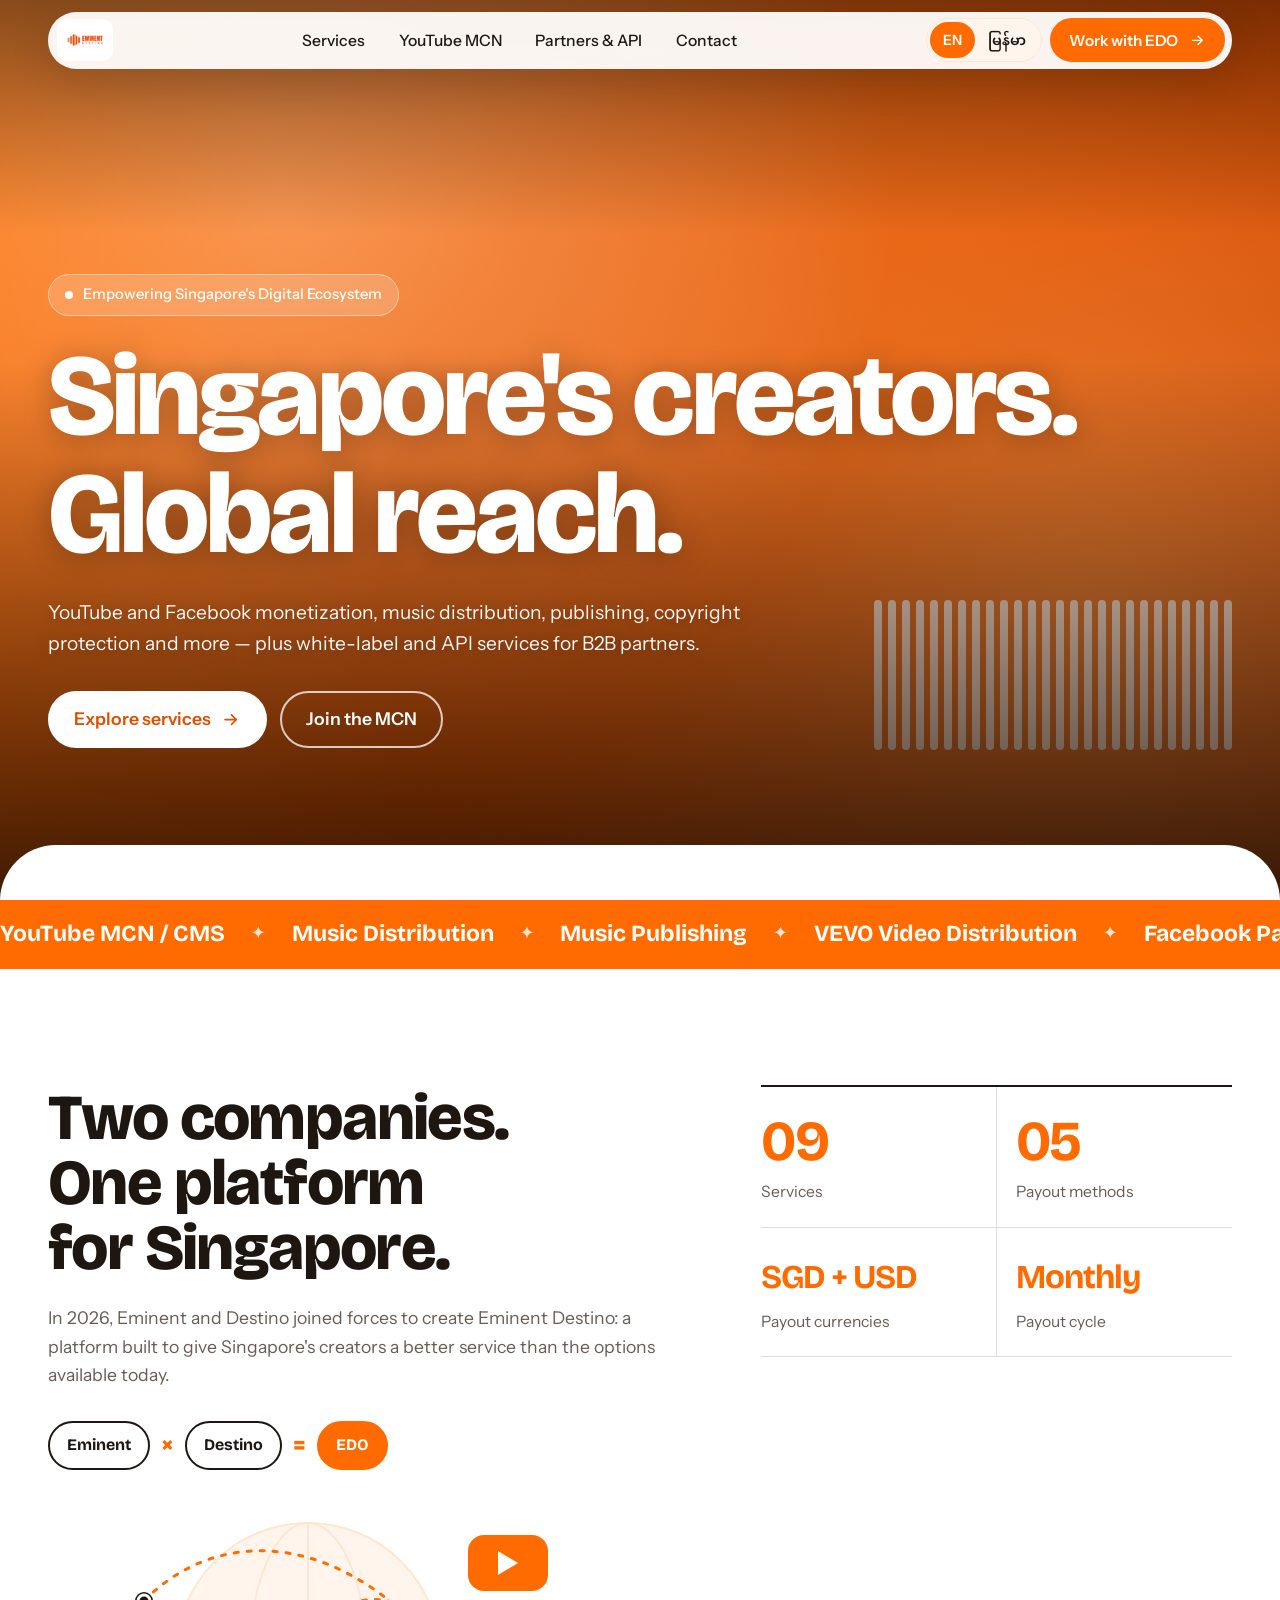
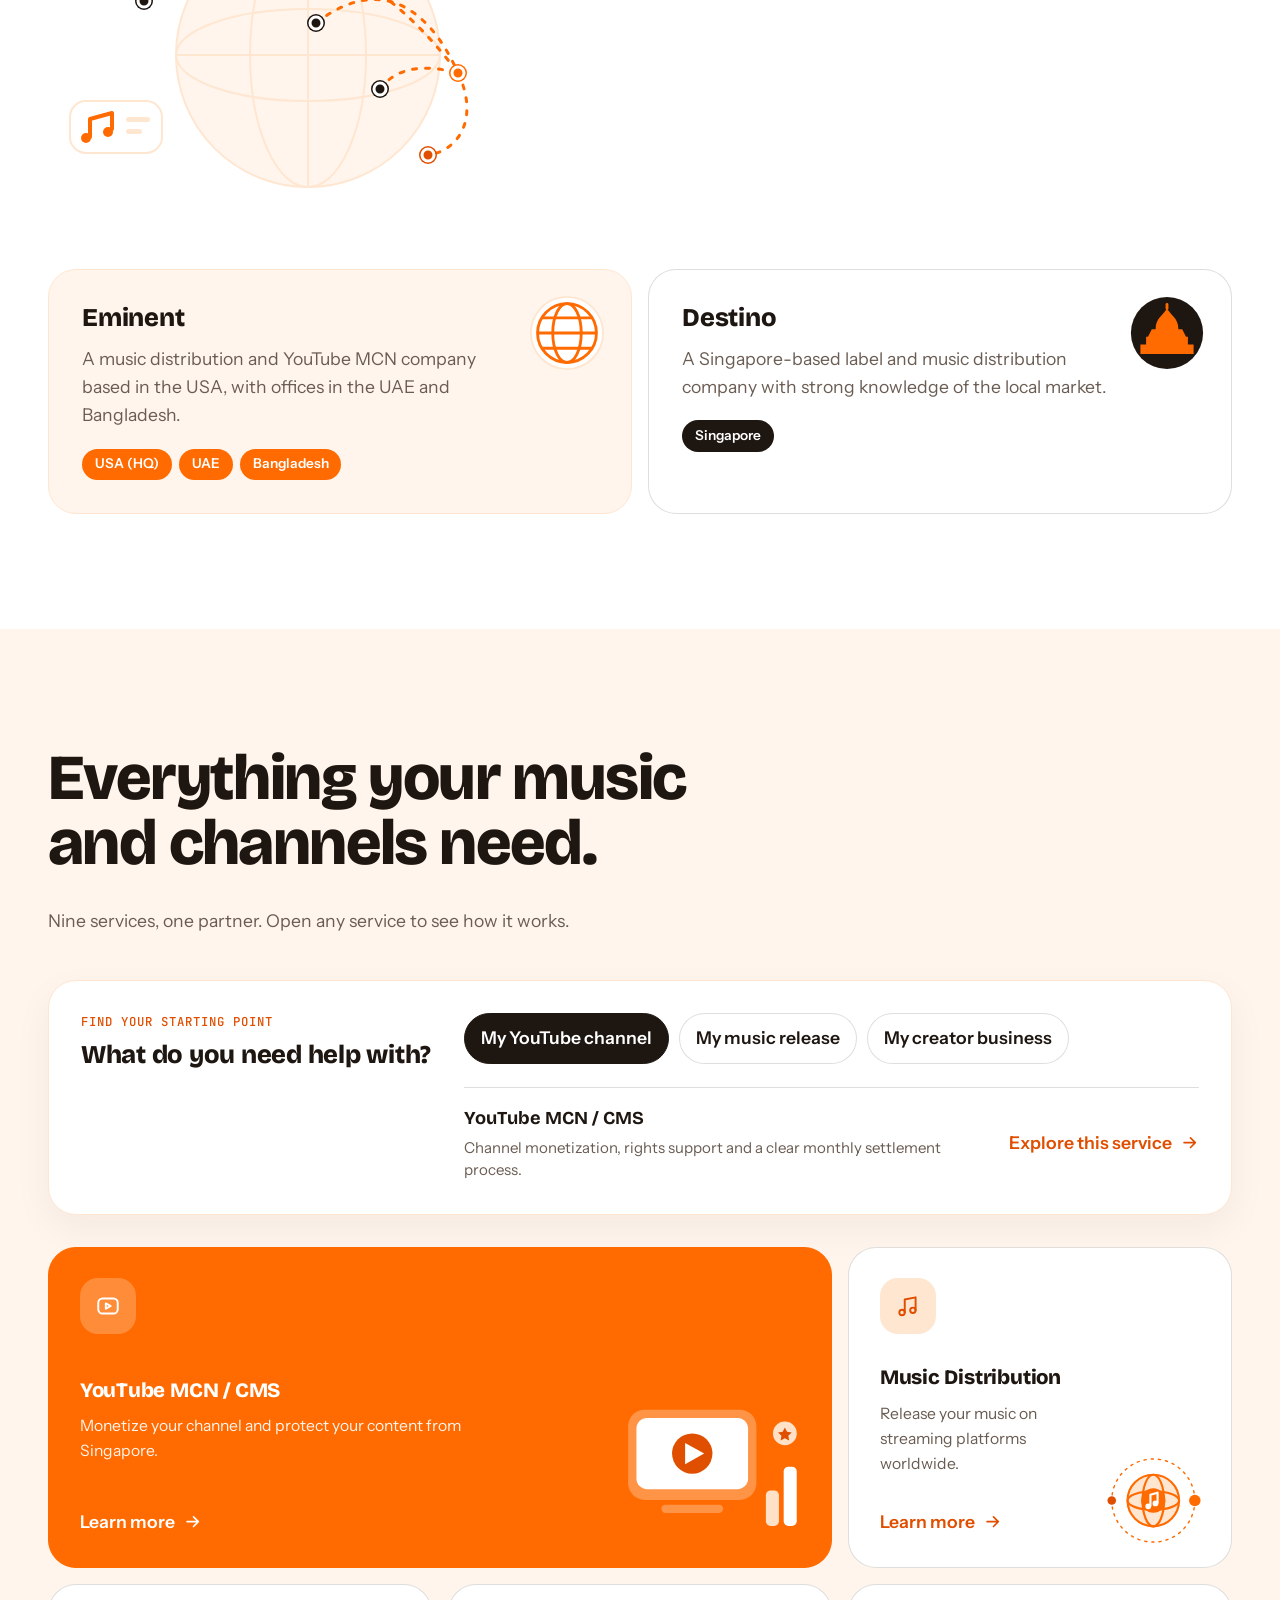
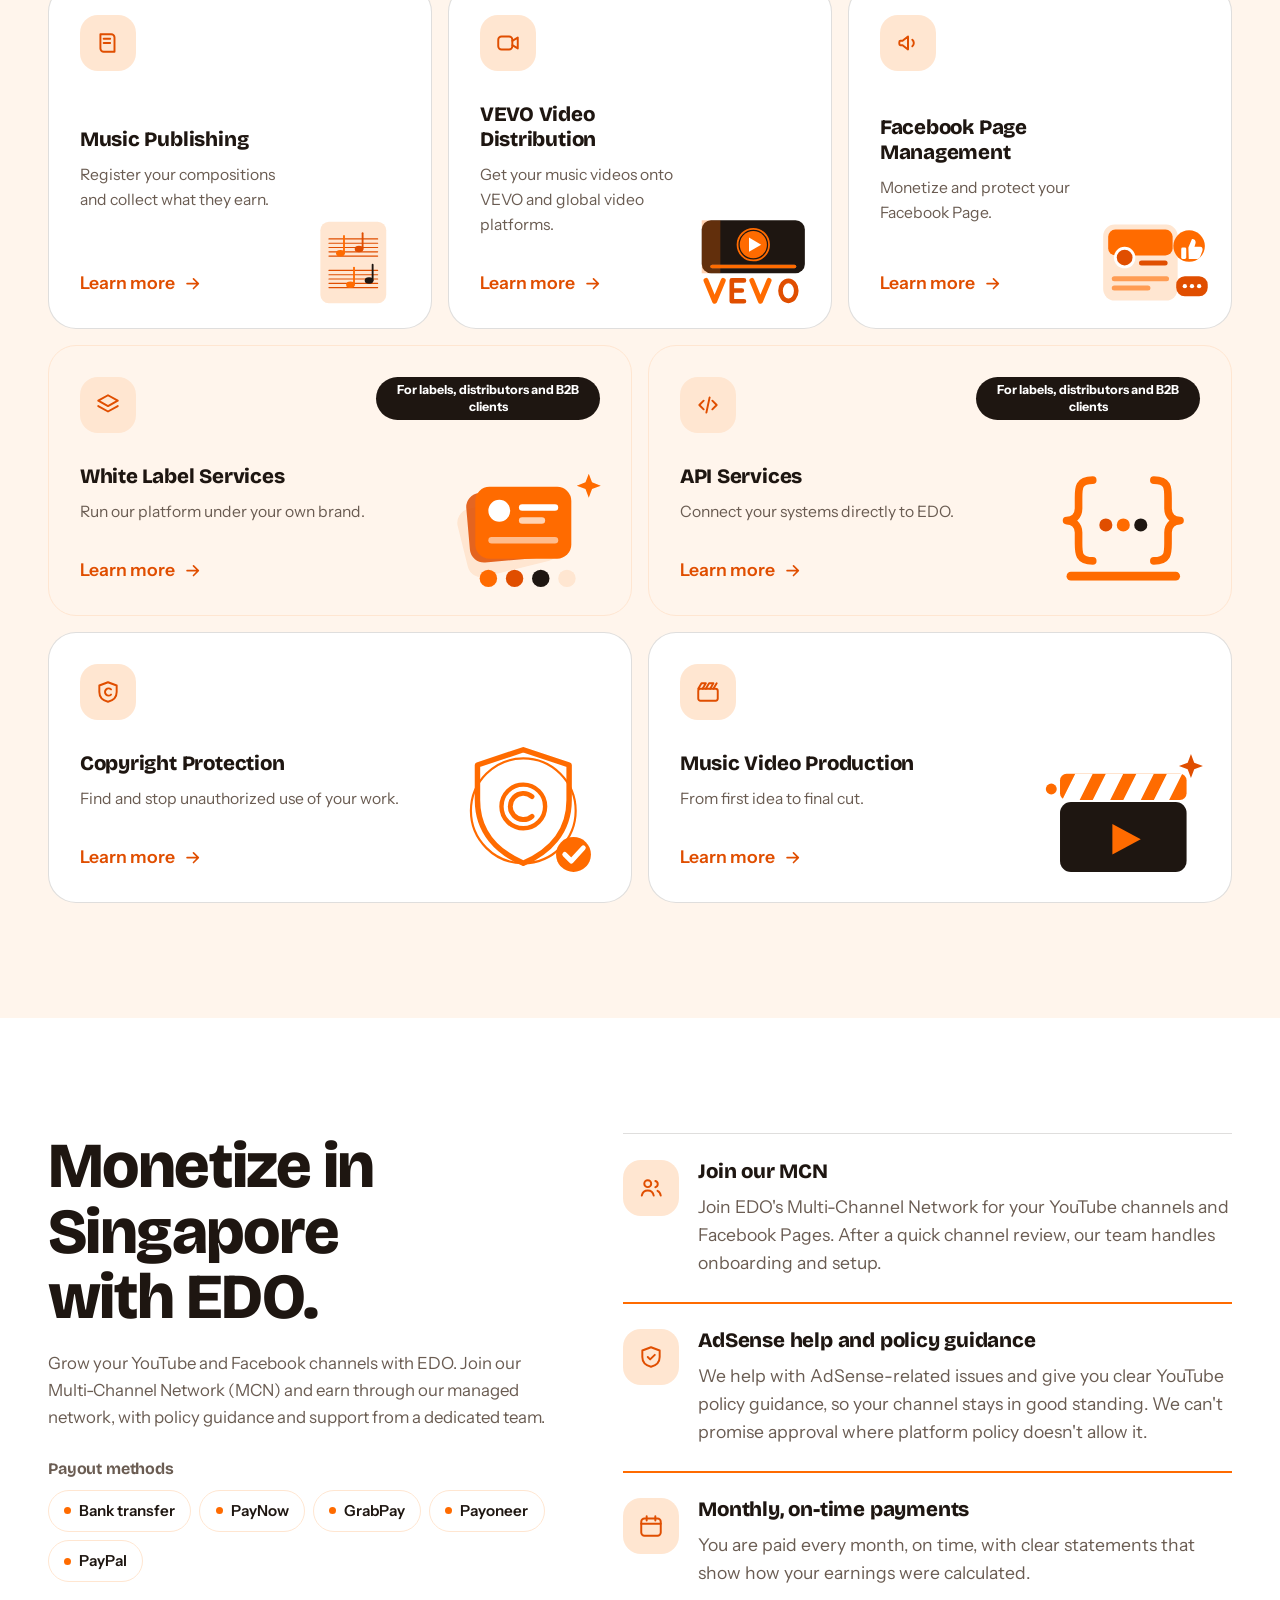
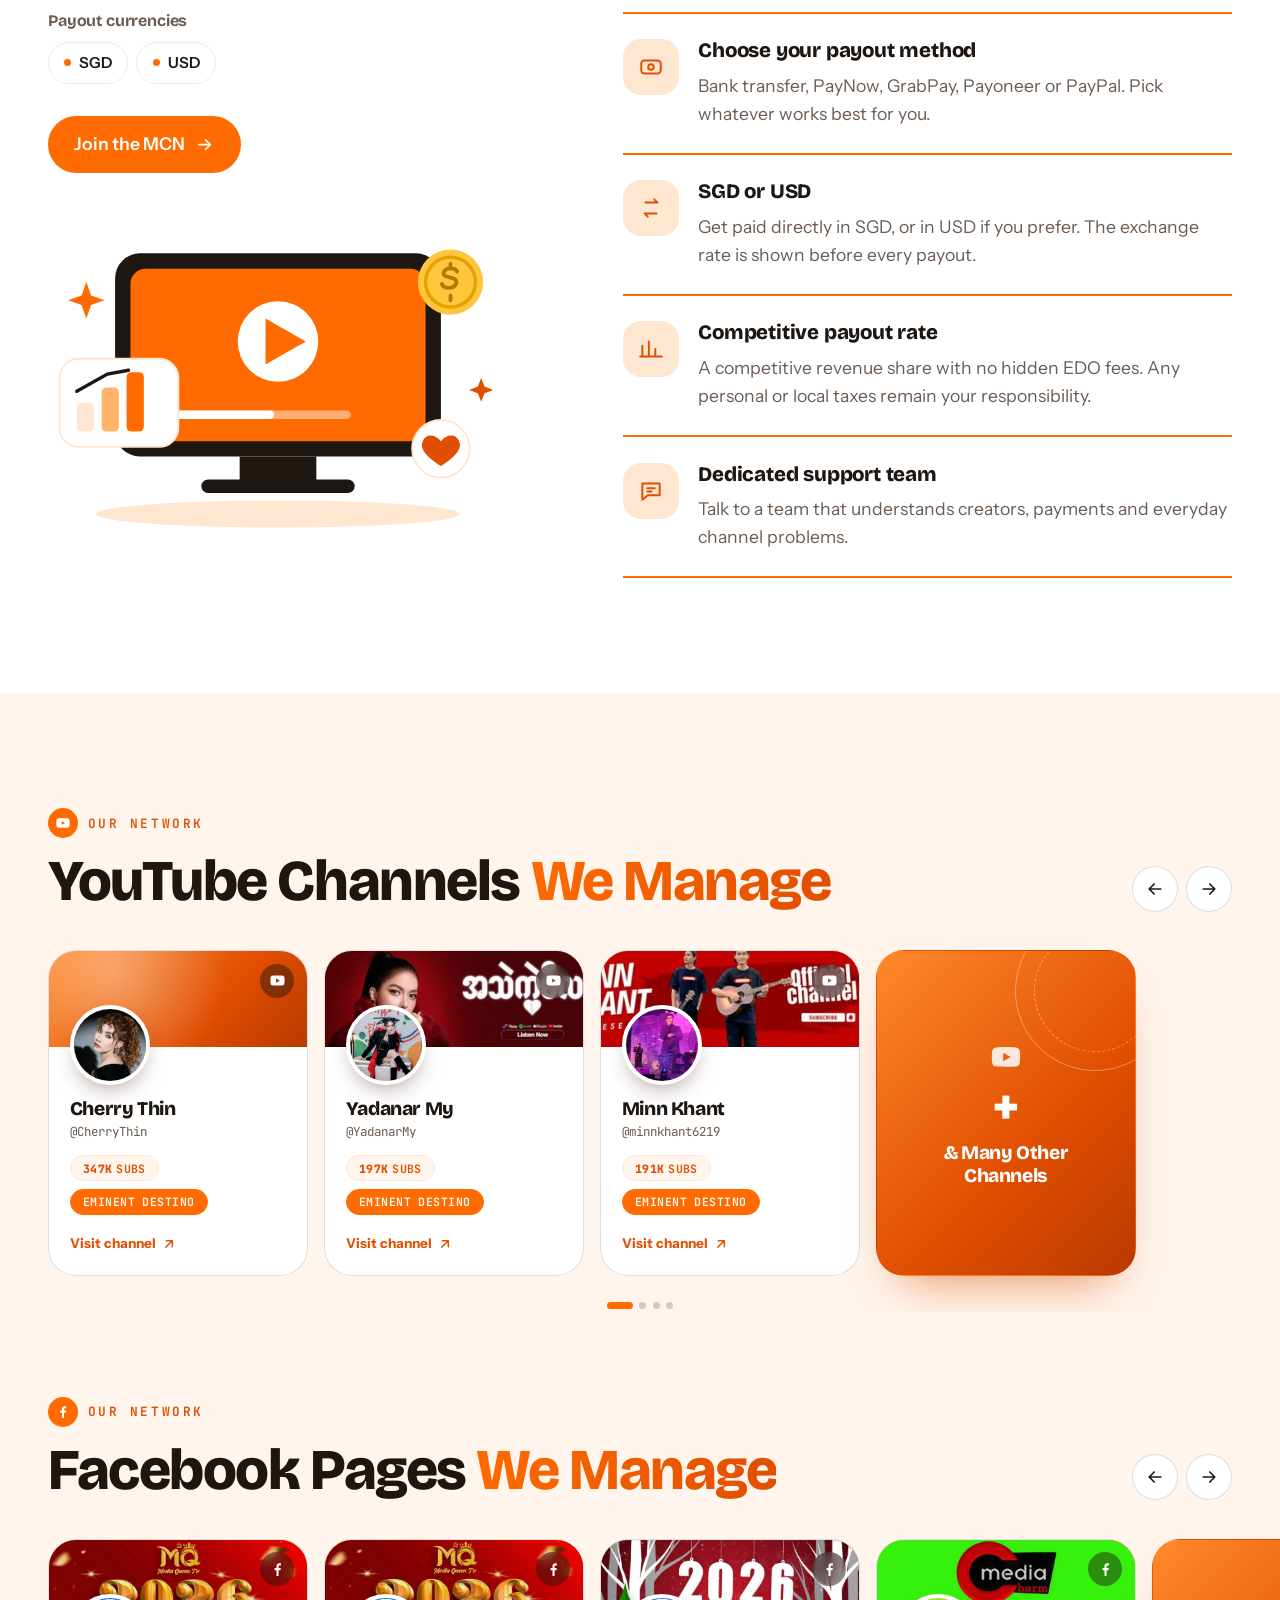
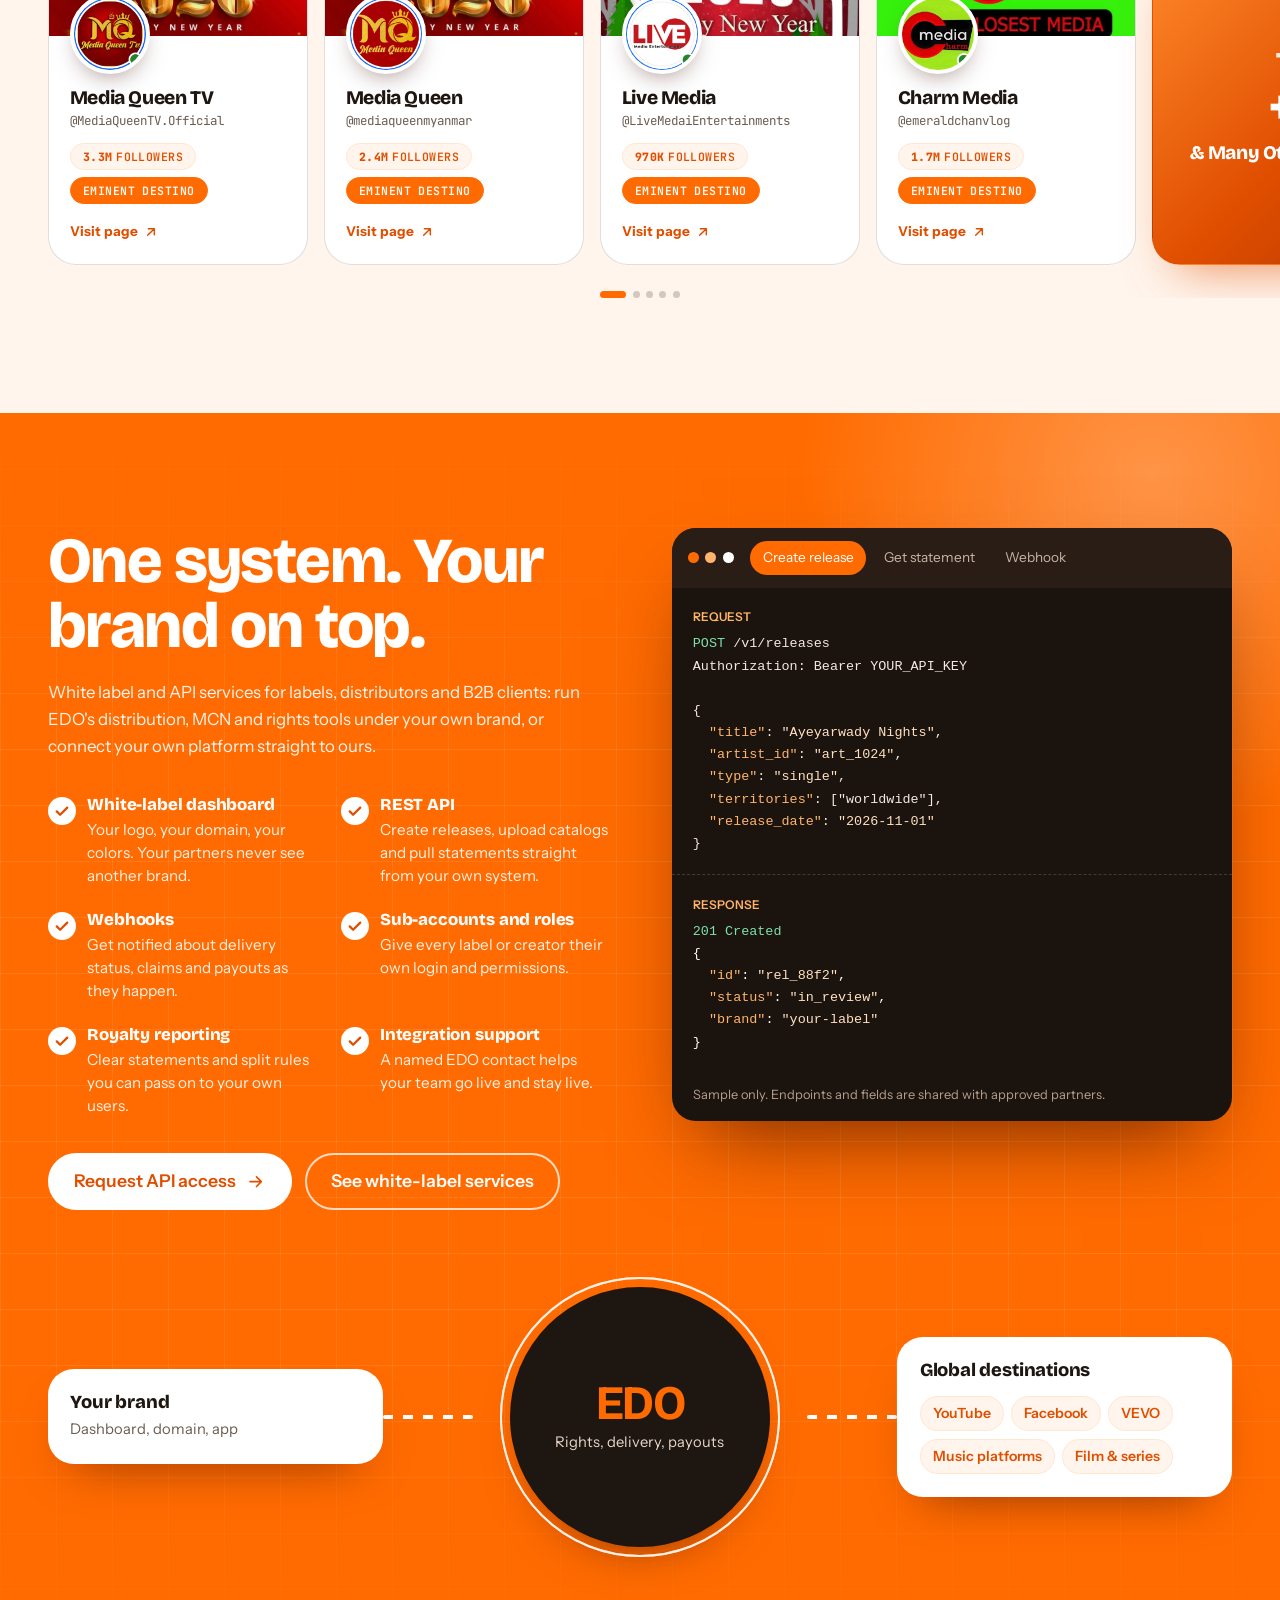
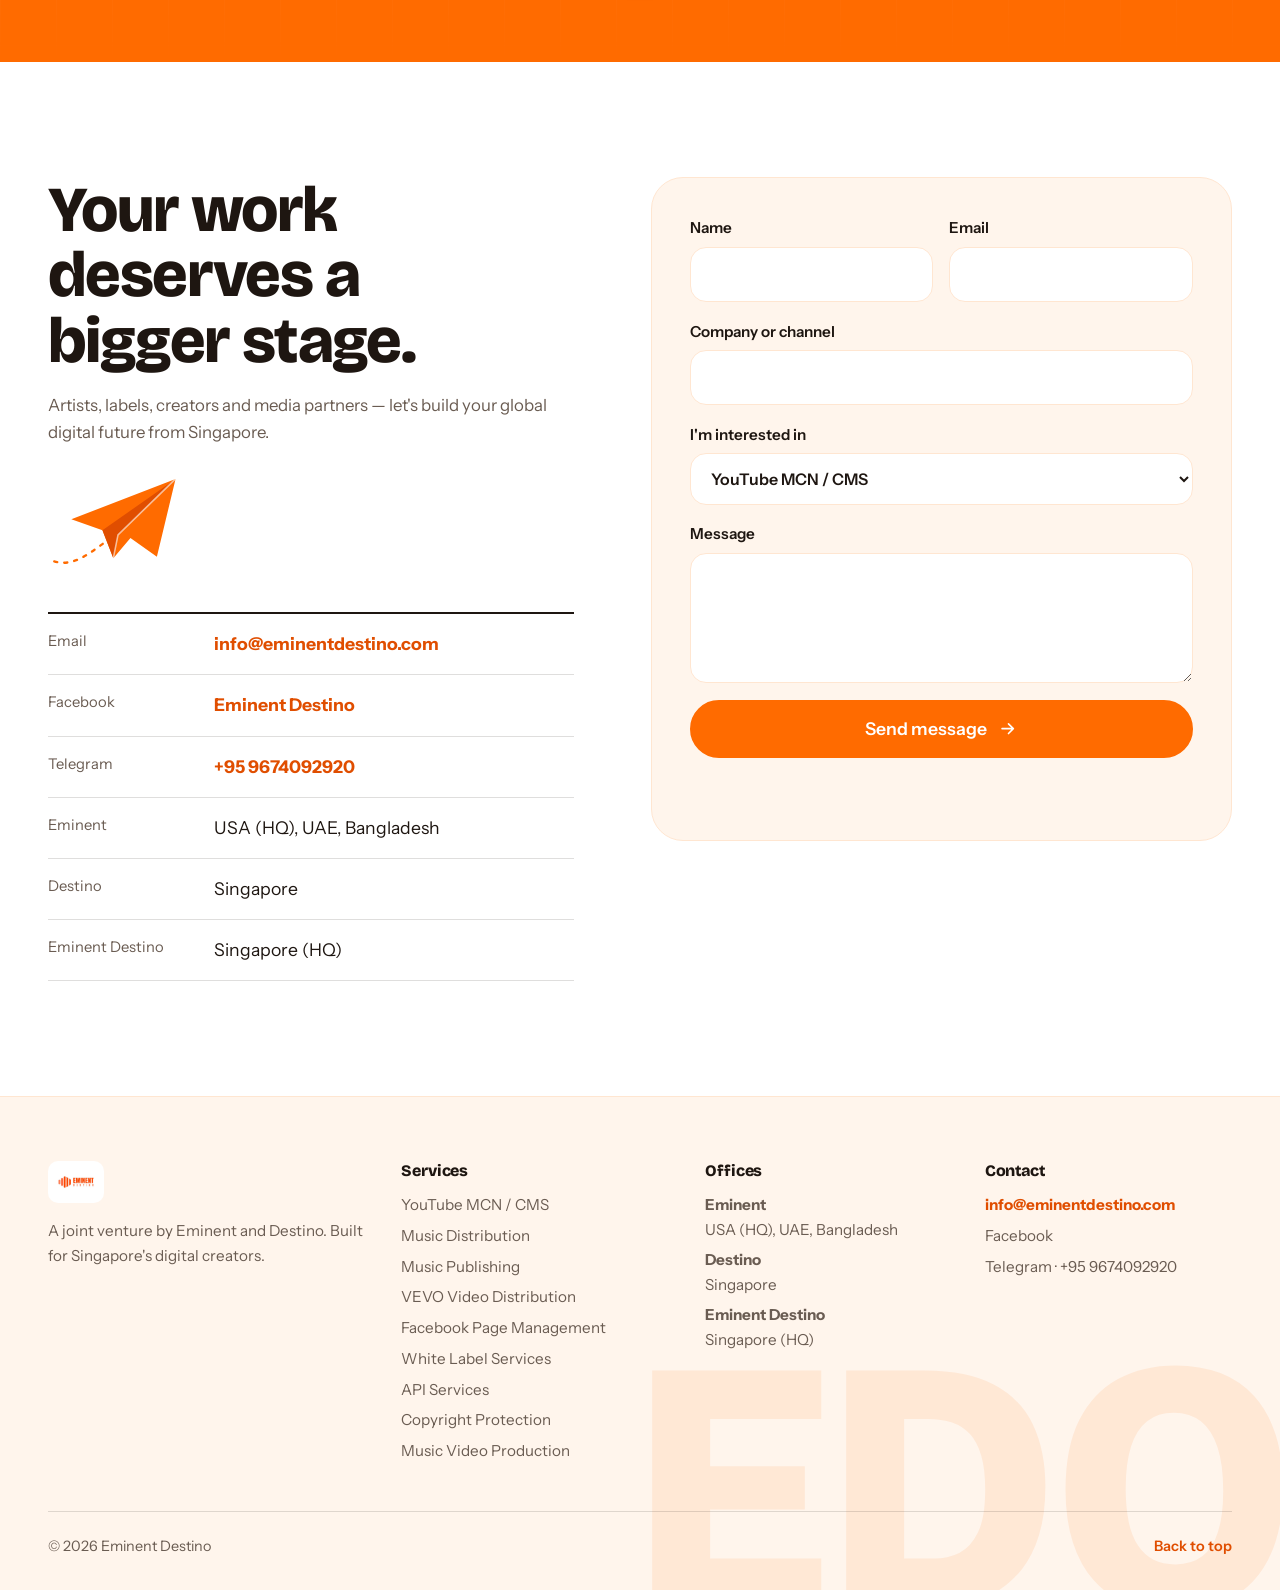
==== commit cd7d9676: "Add 'YouTube Channels We Manage' and 'Facebook Pages We Manage' sliders with Eminent Destino label C" ====
--- a/index.html
+++ b/index.html
@@ -550,6 +550,62 @@
 @keyframes clap{0%,55%,100%{transform:rotate(0)}30%{transform:rotate(-22deg)}}
 .an-d1{animation-delay:-.4s}.an-d2{animation-delay:-.8s}.an-d3{animation-delay:-1.2s}
 @media (max-width:620px){.tile__art{width:clamp(104px,38%,140px)}.tile__txt{padding-right:0}.tile{padding-bottom:7.6rem}}
+
+/* network sliders: YouTube channels and Facebook pages we manage */
+.net__stack{display:grid;grid-template-columns:minmax(0,1fr);gap:clamp(3rem,7vw,5.5rem);overflow:hidden}
+.slider{min-width:0}
+.slider__head>div:first-child{min-width:0}
+.slider__head{display:flex;align-items:flex-end;justify-content:space-between;gap:1rem}
+.net__eyebrow{display:flex;align-items:center;gap:.6rem;font:600 .8rem var(--f-mono);letter-spacing:.2em;text-transform:uppercase;color:var(--orange-deep)}
+.net__ico{display:grid;place-items:center;width:30px;height:30px;border-radius:50%;background:var(--orange);color:#fff}
+.net__ico svg{width:16px;height:16px;fill:currentColor}
+.net__title{margin-top:.8rem;font-size:clamp(1.9rem,4.6vw,3.6rem);line-height:1.05}
+.ed-grad{background:linear-gradient(100deg,var(--orange),var(--orange-deep));-webkit-background-clip:text;background-clip:text;color:transparent}
+html[lang="my"] .net__eyebrow{letter-spacing:0;text-transform:none;font:600 .95rem var(--f-body)}
+html[lang="my"] .net__title{display:flex;flex-wrap:wrap;gap:.3em;line-height:1.35}
+html[lang="my"] .net__title .ed-grad{order:-1}
+.slider__arrows{display:none;gap:.5rem;flex:none}
+@media (min-width:700px){.slider__arrows{display:flex}}
+.slider__arrows button{width:46px;height:46px;border-radius:50%;border:1.5px solid var(--line);background:#fff;color:var(--ink);display:grid;place-items:center;cursor:pointer;transition:background .25s,color .25s,border-color .25s,transform .25s var(--ease)}
+.slider__arrows button:hover{background:var(--orange);border-color:var(--orange);color:#fff;transform:scale(1.06)}
+.slider__arrows svg{width:20px;height:20px;fill:none;stroke:currentColor;stroke-width:2;stroke-linecap:round;stroke-linejoin:round}
+.slider__track{--pad:max(var(--gutter),calc((100% - var(--maxw)) / 2));display:flex;gap:1rem;margin-top:2rem;padding:.4rem var(--pad) 2.2rem;margin-bottom:-1rem;overflow-x:auto;scroll-snap-type:x mandatory;scroll-padding-inline:var(--pad);scrollbar-width:none;-webkit-overflow-scrolling:touch;overscroll-behavior-x:contain}
+.slider__track::-webkit-scrollbar{display:none}
+.slider__track:focus-visible{outline:2px solid var(--orange);outline-offset:-2px;border-radius:12px}
+.slide{flex:0 0 78%;scroll-snap-align:start;min-width:0}
+@media (min-width:620px){.slide{flex-basis:44%}}
+@media (min-width:900px){.slide{flex-basis:31%}}
+@media (min-width:1200px){.slide{flex-basis:calc((min(var(--maxw),100% - 2*var(--gutter)) - 3rem) / 4)}}
+.ncard{position:relative;display:flex;flex-direction:column;height:100%;overflow:hidden;background:#fff;border:1.5px solid var(--line);border-radius:28px;transition:transform .4s var(--ease),border-color .3s,box-shadow .4s}
+a.ncard:hover{transform:translateY(-6px);border-color:var(--orange);box-shadow:0 26px 50px -26px rgba(255,107,0,.6)}
+.ncard__banner{position:relative;height:96px;flex:none;background:linear-gradient(135deg,#FF8A2B,#E04E00 62%,#B93A00)}
+.ncard__banner::before{content:"";position:absolute;inset:0;background:radial-gradient(circle at 25% 20%,rgba(255,255,255,.35),transparent 55%)}
+.ncard__banner img{position:absolute;inset:0;width:100%;height:100%;object-fit:cover;object-position:center}
+.ncard__badge{position:absolute;right:.8rem;top:.8rem;display:grid;place-items:center;width:34px;height:34px;border-radius:50%;background:rgba(30,22,17,.45);backdrop-filter:blur(6px);-webkit-backdrop-filter:blur(6px);color:#fff}
+.ncard__badge svg{width:17px;height:17px;fill:currentColor}
+.ncard__body{display:flex;flex-direction:column;flex:1;padding:0 1.3rem 1.3rem;margin-top:-2.6rem}
+.ncard__avatar{position:relative;z-index:1;display:grid;place-items:center;width:80px;height:80px;flex:none;overflow:hidden;border-radius:50%;border:4px solid #fff;background:var(--orange-tint);box-shadow:0 10px 24px -10px rgba(60,15,0,.5)}
+.ncard__avatar img{width:100%;height:100%;object-fit:cover;display:block}
+.ncard h3{margin-top:.8rem;font-size:1.2rem;line-height:1.15;letter-spacing:-.02em;overflow-wrap:anywhere}
+.ncard__handle{margin-top:.2rem;font:.78rem var(--f-mono);color:var(--muted);overflow:hidden;text-overflow:ellipsis;white-space:nowrap}
+.ncard__chips{display:flex;flex-wrap:wrap;gap:.45rem;margin-top:.9rem}
+.chip{display:inline-flex;gap:.3em;align-items:baseline;padding:.3rem .75rem;border-radius:999px;background:var(--orange-tint);border:1px solid var(--orange-soft);color:var(--orange-deep);font:600 .72rem var(--f-mono);letter-spacing:.04em;text-transform:uppercase;white-space:nowrap}
+.chip b{font-weight:800}
+.chip--ed{background:var(--orange);border-color:var(--orange);color:#fff}
+.ncard__go{display:flex;align-items:center;gap:.3rem;margin-top:auto;padding-top:1.1rem;font-weight:700;font-size:.85rem;color:var(--orange-deep)}
+.ncard__go svg{width:16px;height:16px;fill:none;stroke:currentColor;stroke-width:2.2;stroke-linecap:round;stroke-linejoin:round;transition:transform .3s var(--ease)}
+a.ncard:hover .ncard__go svg{transform:translate(3px,-3px)}
+.ncard--more{align-items:center;justify-content:center;min-height:280px;padding:1.5rem;text-align:center;color:#fff;background:linear-gradient(135deg,#FF8A2B,#E04E00 60%,#B93A00);border-color:transparent;box-shadow:0 26px 50px -26px rgba(224,78,0,.7)}
+.ncard--more .ring{position:absolute;right:-40px;top:-40px;width:160px;height:160px;border-radius:50%;border:1px solid rgba(255,255,255,.35);animation:spin 18s linear infinite}
+.ncard--more .ring::after{content:"";position:absolute;inset:18px;border-radius:50%;border:1px dashed rgba(255,255,255,.4)}
+.ncard__big svg{width:34px;height:34px;fill:rgba(255,255,255,.85)}
+.ncard--more .plus{display:block;margin-top:.4rem;font:800 3.4rem/1 var(--f-display)}
+.ncard--more h3{margin-top:.5rem;font-size:1.2rem;color:#fff}
+.slider__dots{display:flex;justify-content:center;gap:.4rem;margin-top:.4rem}
+.slider__dots button{width:7px;height:7px;padding:0;border:0;border-radius:99px;background:rgba(30,22,17,.2);cursor:pointer;transition:width .3s var(--ease),background .3s}
+.slider__dots button.on{width:26px;background:var(--orange)}
+@keyframes spin{to{transform:rotate(360deg)}}
+@media (prefers-reduced-motion:reduce){.ncard--more .ring{animation:none}}
 
 ol{margin:0;padding:0;list-style:none}
 .sp-hero::after{background:var(--orange-tint)}
@@ -851,6 +907,114 @@
     </div>
   </section>
 
+
+  <section class="sec sec--tint net" id="network">
+    <div class="net__stack">
+      <div class="slider" data-slider data-dir="1" data-reveal>
+        <div class="wrap slider__head">
+          <div>
+            <p class="net__eyebrow"><span class="net__ico"><svg viewBox="0 0 24 24" aria-hidden="true"><path d="M21.6 7.2a2.5 2.5 0 0 0-1.8-1.8C18.2 5 12 5 12 5s-6.2 0-7.8.4A2.5 2.5 0 0 0 2.4 7.2C2 8.8 2 12 2 12s0 3.2.4 4.8a2.5 2.5 0 0 0 1.8 1.8C5.8 19 12 19 12 19s6.2 0 7.8-.4a2.5 2.5 0 0 0 1.8-1.8c.4-1.6.4-4.8.4-4.8s0-3.2-.4-4.8zM10 15V9l5.2 3z"/></svg></span><span data-i18n="net.eyebrow">Our network</span></p>
+            <h2 class="net__title"><span data-i18n="net.yt.a">YouTube Channels</span> <span class="ed-grad" data-i18n="net.we">We Manage</span></h2>
+          </div>
+          <div class="slider__arrows">
+            <button type="button" data-step="-1" aria-label="Previous" data-i18n-aria="net.prev"><svg viewBox="0 0 24 24" aria-hidden="true"><path d="M19 12H5M11 6l-6 6 6 6"/></svg></button>
+            <button type="button" data-step="1" aria-label="Next" data-i18n-aria="net.next"><svg viewBox="0 0 24 24" aria-hidden="true"><path d="M5 12h14M13 6l6 6-6 6"/></svg></button>
+          </div>
+        </div>
+        <div class="slider__track" tabindex="0">
+          <div class="slide"><a class="ncard" href="https://www.youtube.com/channel/UCY27TbDPX29x_svRtlGEIqg" target="_blank" rel="noopener noreferrer">
+            <div class="ncard__banner"><span class="ncard__badge"><svg viewBox="0 0 24 24" aria-hidden="true"><path d="M21.6 7.2a2.5 2.5 0 0 0-1.8-1.8C18.2 5 12 5 12 5s-6.2 0-7.8.4A2.5 2.5 0 0 0 2.4 7.2C2 8.8 2 12 2 12s0 3.2.4 4.8a2.5 2.5 0 0 0 1.8 1.8C5.8 19 12 19 12 19s6.2 0 7.8-.4a2.5 2.5 0 0 0 1.8-1.8c.4-1.6.4-4.8.4-4.8s0-3.2-.4-4.8zM10 15V9l5.2 3z"/></svg></span></div>
+            <div class="ncard__body">
+              <span class="ncard__avatar"><img src="assets/channels/cherry-thin-avatar.jpg" alt="Cherry Thin" loading="lazy" width="80" height="80"></span>
+              <h3>Cherry Thin</h3>
+              <p class="ncard__handle" dir="ltr">@CherryThin</p>
+              <div class="ncard__chips"><span class="chip"><b>347K</b> <span data-i18n="net.subs">subs</span></span><span class="chip chip--ed">Eminent Destino</span></div>
+              <span class="ncard__go"><span data-i18n="net.visit.ch">Visit channel</span><svg viewBox="0 0 24 24" aria-hidden="true"><path d="M7 17 17 7M8 7h9v9"/></svg></span>
+            </div>
+          </a></div>
+          <div class="slide"><a class="ncard" href="https://www.youtube.com/channel/UC2x7MYBDL9kMxvNu5d-Lslw" target="_blank" rel="noopener noreferrer">
+            <div class="ncard__banner"><img src="assets/channels/yadanar-my-banner.jpg" alt="" loading="lazy"><span class="ncard__badge"><svg viewBox="0 0 24 24" aria-hidden="true"><path d="M21.6 7.2a2.5 2.5 0 0 0-1.8-1.8C18.2 5 12 5 12 5s-6.2 0-7.8.4A2.5 2.5 0 0 0 2.4 7.2C2 8.8 2 12 2 12s0 3.2.4 4.8a2.5 2.5 0 0 0 1.8 1.8C5.8 19 12 19 12 19s6.2 0 7.8-.4a2.5 2.5 0 0 0 1.8-1.8c.4-1.6.4-4.8.4-4.8s0-3.2-.4-4.8zM10 15V9l5.2 3z"/></svg></span></div>
+            <div class="ncard__body">
+              <span class="ncard__avatar"><img src="assets/channels/yadanar-my-avatar.jpg" alt="Yadanar My" loading="lazy" width="80" height="80"></span>
+              <h3>Yadanar My</h3>
+              <p class="ncard__handle" dir="ltr">@YadanarMy</p>
+              <div class="ncard__chips"><span class="chip"><b>197K</b> <span data-i18n="net.subs">subs</span></span><span class="chip chip--ed">Eminent Destino</span></div>
+              <span class="ncard__go"><span data-i18n="net.visit.ch">Visit channel</span><svg viewBox="0 0 24 24" aria-hidden="true"><path d="M7 17 17 7M8 7h9v9"/></svg></span>
+            </div>
+          </a></div>
+          <div class="slide"><a class="ncard" href="https://www.youtube.com/channel/UCIgJyRyiZfO0NHQImuGPf9g" target="_blank" rel="noopener noreferrer">
+            <div class="ncard__banner"><img src="assets/channels/minn-khant-banner.jpg" alt="" loading="lazy"><span class="ncard__badge"><svg viewBox="0 0 24 24" aria-hidden="true"><path d="M21.6 7.2a2.5 2.5 0 0 0-1.8-1.8C18.2 5 12 5 12 5s-6.2 0-7.8.4A2.5 2.5 0 0 0 2.4 7.2C2 8.8 2 12 2 12s0 3.2.4 4.8a2.5 2.5 0 0 0 1.8 1.8C5.8 19 12 19 12 19s6.2 0 7.8-.4a2.5 2.5 0 0 0 1.8-1.8c.4-1.6.4-4.8.4-4.8s0-3.2-.4-4.8zM10 15V9l5.2 3z"/></svg></span></div>
+            <div class="ncard__body">
+              <span class="ncard__avatar"><img src="assets/channels/minn-khant-avatar.jpg" alt="Minn Khant" loading="lazy" width="80" height="80"></span>
+              <h3>Minn Khant</h3>
+              <p class="ncard__handle" dir="ltr">@minnkhant6219</p>
+              <div class="ncard__chips"><span class="chip"><b>191K</b> <span data-i18n="net.subs">subs</span></span><span class="chip chip--ed">Eminent Destino</span></div>
+              <span class="ncard__go"><span data-i18n="net.visit.ch">Visit channel</span><svg viewBox="0 0 24 24" aria-hidden="true"><path d="M7 17 17 7M8 7h9v9"/></svg></span>
+            </div>
+          </a></div>
+          <div class="slide"><div class="ncard ncard--more"><i class="ring" aria-hidden="true"></i><span class="ncard__big"><svg viewBox="0 0 24 24" aria-hidden="true"><path d="M21.6 7.2a2.5 2.5 0 0 0-1.8-1.8C18.2 5 12 5 12 5s-6.2 0-7.8.4A2.5 2.5 0 0 0 2.4 7.2C2 8.8 2 12 2 12s0 3.2.4 4.8a2.5 2.5 0 0 0 1.8 1.8C5.8 19 12 19 12 19s6.2 0 7.8-.4a2.5 2.5 0 0 0 1.8-1.8c.4-1.6.4-4.8.4-4.8s0-3.2-.4-4.8zM10 15V9l5.2 3z"/></svg></span><b class="plus">+</b><h3 data-i18n="net.more.ch">&amp; Many Other Channels</h3></div></div>
+        </div>
+        <div class="slider__dots" aria-hidden="true"></div>
+      </div>
+      <div class="slider" data-slider data-dir="-1" data-reveal>
+        <div class="wrap slider__head">
+          <div>
+            <p class="net__eyebrow"><span class="net__ico"><svg viewBox="0 0 24 24" aria-hidden="true"><path d="M13.5 21v-8h2.7l.4-3.2h-3.1V7.8c0-.9.3-1.5 1.6-1.5h1.7V3.4c-.3 0-1.2-.1-2.2-.1-2.4 0-4 1.4-4 4.1v2.4H7.9V13h2.7v8z"/></svg></span><span data-i18n="net.eyebrow">Our network</span></p>
+            <h2 class="net__title"><span data-i18n="net.fb.a">Facebook Pages</span> <span class="ed-grad" data-i18n="net.we">We Manage</span></h2>
+          </div>
+          <div class="slider__arrows">
+            <button type="button" data-step="-1" aria-label="Previous" data-i18n-aria="net.prev"><svg viewBox="0 0 24 24" aria-hidden="true"><path d="M19 12H5M11 6l-6 6 6 6"/></svg></button>
+            <button type="button" data-step="1" aria-label="Next" data-i18n-aria="net.next"><svg viewBox="0 0 24 24" aria-hidden="true"><path d="M5 12h14M13 6l6 6-6 6"/></svg></button>
+          </div>
+        </div>
+        <div class="slider__track" tabindex="0">
+          <div class="slide"><a class="ncard" href="https://www.facebook.com/MediaQueenTV.Official" target="_blank" rel="noopener noreferrer">
+            <div class="ncard__banner"><img src="assets/channels/media-queen-tv-banner.jpg" alt="" loading="lazy"><span class="ncard__badge"><svg viewBox="0 0 24 24" aria-hidden="true"><path d="M13.5 21v-8h2.7l.4-3.2h-3.1V7.8c0-.9.3-1.5 1.6-1.5h1.7V3.4c-.3 0-1.2-.1-2.2-.1-2.4 0-4 1.4-4 4.1v2.4H7.9V13h2.7v8z"/></svg></span></div>
+            <div class="ncard__body">
+              <span class="ncard__avatar"><img src="assets/channels/media-queen-tv-avatar.jpg" alt="Media Queen TV" loading="lazy" width="80" height="80"></span>
+              <h3>Media Queen TV</h3>
+              <p class="ncard__handle" dir="ltr">@MediaQueenTV.Official</p>
+              <div class="ncard__chips"><span class="chip"><b>3.3M</b> <span data-i18n="net.followers">followers</span></span><span class="chip chip--ed">Eminent Destino</span></div>
+              <span class="ncard__go"><span data-i18n="net.visit.pg">Visit page</span><svg viewBox="0 0 24 24" aria-hidden="true"><path d="M7 17 17 7M8 7h9v9"/></svg></span>
+            </div>
+          </a></div>
+          <div class="slide"><a class="ncard" href="https://www.facebook.com/mediaqueenmyanmar" target="_blank" rel="noopener noreferrer">
+            <div class="ncard__banner"><img src="assets/channels/media-queen-banner.jpg" alt="" loading="lazy"><span class="ncard__badge"><svg viewBox="0 0 24 24" aria-hidden="true"><path d="M13.5 21v-8h2.7l.4-3.2h-3.1V7.8c0-.9.3-1.5 1.6-1.5h1.7V3.4c-.3 0-1.2-.1-2.2-.1-2.4 0-4 1.4-4 4.1v2.4H7.9V13h2.7v8z"/></svg></span></div>
+            <div class="ncard__body">
+              <span class="ncard__avatar"><img src="assets/channels/media-queen-avatar.jpg" alt="Media Queen" loading="lazy" width="80" height="80"></span>
+              <h3>Media Queen</h3>
+              <p class="ncard__handle" dir="ltr">@mediaqueenmyanmar</p>
+              <div class="ncard__chips"><span class="chip"><b>2.4M</b> <span data-i18n="net.followers">followers</span></span><span class="chip chip--ed">Eminent Destino</span></div>
+              <span class="ncard__go"><span data-i18n="net.visit.pg">Visit page</span><svg viewBox="0 0 24 24" aria-hidden="true"><path d="M7 17 17 7M8 7h9v9"/></svg></span>
+            </div>
+          </a></div>
+          <div class="slide"><a class="ncard" href="https://www.facebook.com/LiveMedaiEntertainments" target="_blank" rel="noopener noreferrer">
+            <div class="ncard__banner"><img src="assets/channels/live-media-banner.jpg" alt="" loading="lazy"><span class="ncard__badge"><svg viewBox="0 0 24 24" aria-hidden="true"><path d="M13.5 21v-8h2.7l.4-3.2h-3.1V7.8c0-.9.3-1.5 1.6-1.5h1.7V3.4c-.3 0-1.2-.1-2.2-.1-2.4 0-4 1.4-4 4.1v2.4H7.9V13h2.7v8z"/></svg></span></div>
+            <div class="ncard__body">
+              <span class="ncard__avatar"><img src="assets/channels/live-media-avatar.jpg" alt="Live Media" loading="lazy" width="80" height="80"></span>
+              <h3>Live Media</h3>
+              <p class="ncard__handle" dir="ltr">@LiveMedaiEntertainments</p>
+              <div class="ncard__chips"><span class="chip"><b>970K</b> <span data-i18n="net.followers">followers</span></span><span class="chip chip--ed">Eminent Destino</span></div>
+              <span class="ncard__go"><span data-i18n="net.visit.pg">Visit page</span><svg viewBox="0 0 24 24" aria-hidden="true"><path d="M7 17 17 7M8 7h9v9"/></svg></span>
+            </div>
+          </a></div>
+          <div class="slide"><a class="ncard" href="https://www.facebook.com/emeraldchanvlog" target="_blank" rel="noopener noreferrer">
+            <div class="ncard__banner"><img src="assets/channels/charm-media-banner.jpg" alt="" loading="lazy"><span class="ncard__badge"><svg viewBox="0 0 24 24" aria-hidden="true"><path d="M13.5 21v-8h2.7l.4-3.2h-3.1V7.8c0-.9.3-1.5 1.6-1.5h1.7V3.4c-.3 0-1.2-.1-2.2-.1-2.4 0-4 1.4-4 4.1v2.4H7.9V13h2.7v8z"/></svg></span></div>
+            <div class="ncard__body">
+              <span class="ncard__avatar"><img src="assets/channels/charm-media-avatar.jpg" alt="Charm Media" loading="lazy" width="80" height="80"></span>
+              <h3>Charm Media</h3>
+              <p class="ncard__handle" dir="ltr">@emeraldchanvlog</p>
+              <div class="ncard__chips"><span class="chip"><b>1.7M</b> <span data-i18n="net.followers">followers</span></span><span class="chip chip--ed">Eminent Destino</span></div>
+              <span class="ncard__go"><span data-i18n="net.visit.pg">Visit page</span><svg viewBox="0 0 24 24" aria-hidden="true"><path d="M7 17 17 7M8 7h9v9"/></svg></span>
+            </div>
+          </a></div>
+          <div class="slide"><div class="ncard ncard--more"><i class="ring" aria-hidden="true"></i><span class="ncard__big"><svg viewBox="0 0 24 24" aria-hidden="true"><path d="M13.5 21v-8h2.7l.4-3.2h-3.1V7.8c0-.9.3-1.5 1.6-1.5h1.7V3.4c-.3 0-1.2-.1-2.2-.1-2.4 0-4 1.4-4 4.1v2.4H7.9V13h2.7v8z"/></svg></span><b class="plus">+</b><h3 data-i18n="net.more.pg">&amp; Many Other Pages</h3></div></div>
+        </div>
+        <div class="slider__dots" aria-hidden="true"></div>
+      </div>
+    </div>
+  </section>
+
   <section class="sec wl" id="partners">
     <div class="wrap">
       <div class="wl__grid">
@@ -1050,6 +1214,7 @@
 "ft.line":"Eminent နှင့် Destino တို့၏ ဖက်စပ်လုပ်ငန်း။ စင်ကာပူ၏ဒစ်ဂျစ်တယ်ဖန်တီးသူများအတွက် ဖန်တီးထားသည်။",
 "ft.services":"ဝန်ဆောင်မှုများ","ft.offices":"ရုံးများ","ft.contact":"ဆက်သွယ်ရန်","ft.eminent.h":"Eminent",
 "ft.eminent":"အမေရိကန် (ဌာနချုပ်)၊ ယူအေအီး၊ ဘင်္ဂလားဒေ့ရှ်","ft.destino":"စင်ကာပူ","ft.edo":"စင်ကာပူ (ဌာနချုပ်)","soon":"လင့်ခ်ကို မကြာမီ ထည့်သွင်းမည်","ft.top":"အပေါ်သို့ ပြန်သွားရန်",
+"net.eyebrow":"ကျွန်ုပ်တို့၏ ကွန်ရက်","net.yt.a":"YouTube ချန်နယ်များ","net.fb.a":"Facebook စာမျက်နှာများ","net.we":"ကျွန်ုပ်တို့ စီမံခန့်ခွဲသော","net.subs":"subscribers","net.followers":"followers","net.visit.ch":"ချန်နယ်သို့ သွားရန်","net.visit.pg":"စာမျက်နှာသို့ သွားရန်","net.more.ch":"& အခြား ချန်နယ်များစွာ","net.more.pg":"& အခြား စာမျက်နှာများစွာ","net.prev":"ယခင်","net.next":"နောက်",
 "crumb.home":"ပင်မစာမျက်နှာ","crumb.services":"ဝန်ဆောင်မှုများ",
 "sp.for":"မည်သူများအတွက်လဲ","sp.inc":"ပါဝင်သည်များ","sp.how":"အလုပ်လုပ်ပုံ","sp.start":"စတင်ရန်","sp.email":"အီးမေးလ်ပို့ရန်",
 "sp.prev":"ယခင်ဝန်ဆောင်မှု","sp.next":"နောက်ဝန်ဆောင်မှု","sp.more":"အခြားဝန်ဆောင်မှုများ","sp.all":"ဝန်ဆောင်မှုအားလုံး ကြည့်ရန်",
@@ -1236,6 +1401,31 @@
   (function step(now){ const k=Math.min(1,(now-t0)/1200); e.target.textContent=String(Math.round(end*(1-Math.pow(1-k,3)))).padStart(2,"0"); if(k<1) requestAnimationFrame(step); })(t0);
 }),{threshold:.6});
 $$("[data-count]").forEach(el=>co.observe(el));
+
+/* =====================================================================
+   NETWORK SLIDERS (YouTube channels / Facebook pages we manage)
+   ===================================================================== */
+$$("[data-slider]").forEach(sl=>{
+  const track=$(".slider__track",sl), dots=$(".slider__dots",sl), slides=$$(".slide",track), dir=+sl.dataset.dir||1;
+  let paused=false, visible=false;
+  const w=()=>{ const f=slides[0]; return f?f.offsetWidth+16:0; };
+  slides.forEach((_,i)=>{ const b=document.createElement("button"); b.type="button"; b.tabIndex=-1; b.addEventListener("click",()=>track.scrollTo({left:i*w(),behavior:"smooth"})); dots.appendChild(b); });
+  const mark=()=>{ const i=Math.min(slides.length-1,Math.round(track.scrollLeft/(w()||1))); $$("button",dots).forEach((b,k)=>b.classList.toggle("on",k===i)); };
+  const step=d=>{
+    const max=track.scrollWidth-track.clientWidth-4;
+    if(d>0&&track.scrollLeft>=max) track.scrollTo({left:0,behavior:"smooth"});
+    else if(d<0&&track.scrollLeft<=4) track.scrollTo({left:track.scrollWidth,behavior:"smooth"});
+    else track.scrollBy({left:d*w(),behavior:"smooth"});
+  };
+  $$("[data-step]",sl).forEach(b=>b.addEventListener("click",()=>step(+b.dataset.step)));
+  track.addEventListener("scroll",mark,{passive:true}); mark();
+  track.addEventListener("keydown",e=>{ if(e.key==="ArrowRight"){e.preventDefault();step(1);} if(e.key==="ArrowLeft"){e.preventDefault();step(-1);} });
+  sl.addEventListener("pointerenter",()=>{paused=true;}); sl.addEventListener("pointerleave",()=>{paused=false;});
+  sl.addEventListener("touchstart",()=>{paused=true;},{passive:true}); sl.addEventListener("touchend",()=>setTimeout(()=>{paused=false;},2500));
+  sl.addEventListener("focusin",()=>{paused=true;}); sl.addEventListener("focusout",()=>{paused=false;});
+  new IntersectionObserver(([e])=>{ if(e.isIntersecting&&!visible) track.scrollTo({left:0,behavior:"auto"}); visible=e.isIntersecting; },{threshold:.45}).observe(sl);
+  if(!reduceMotion) setInterval(()=>{ if(visible&&!paused) step(dir); },3200);
+});
 if(matchMedia("(pointer:fine)").matches){
   $$("[data-tilt]").forEach(el=>el.addEventListener("pointermove",e=>{ const r=el.getBoundingClientRect(); el.style.setProperty("--mx",(e.clientX-r.left)+"px"); el.style.setProperty("--my",(e.clientY-r.top)+"px"); }));
 }
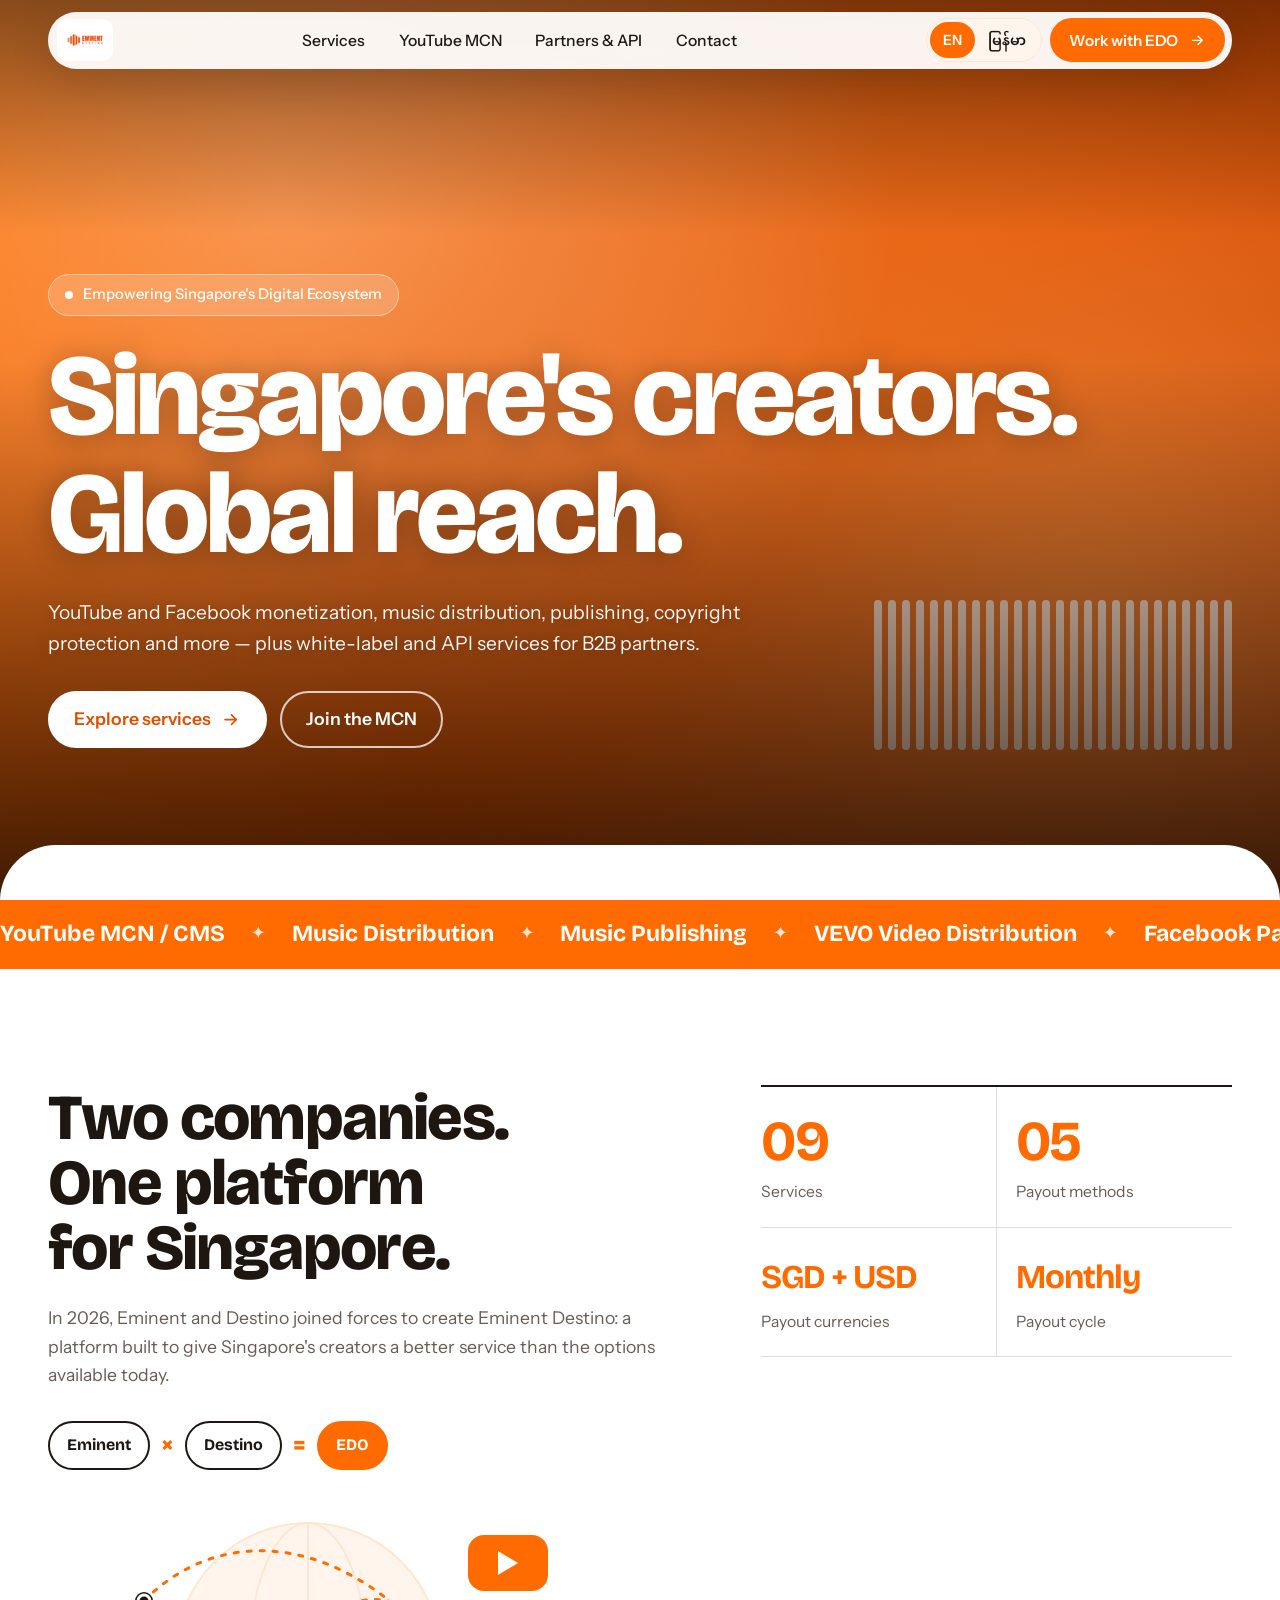
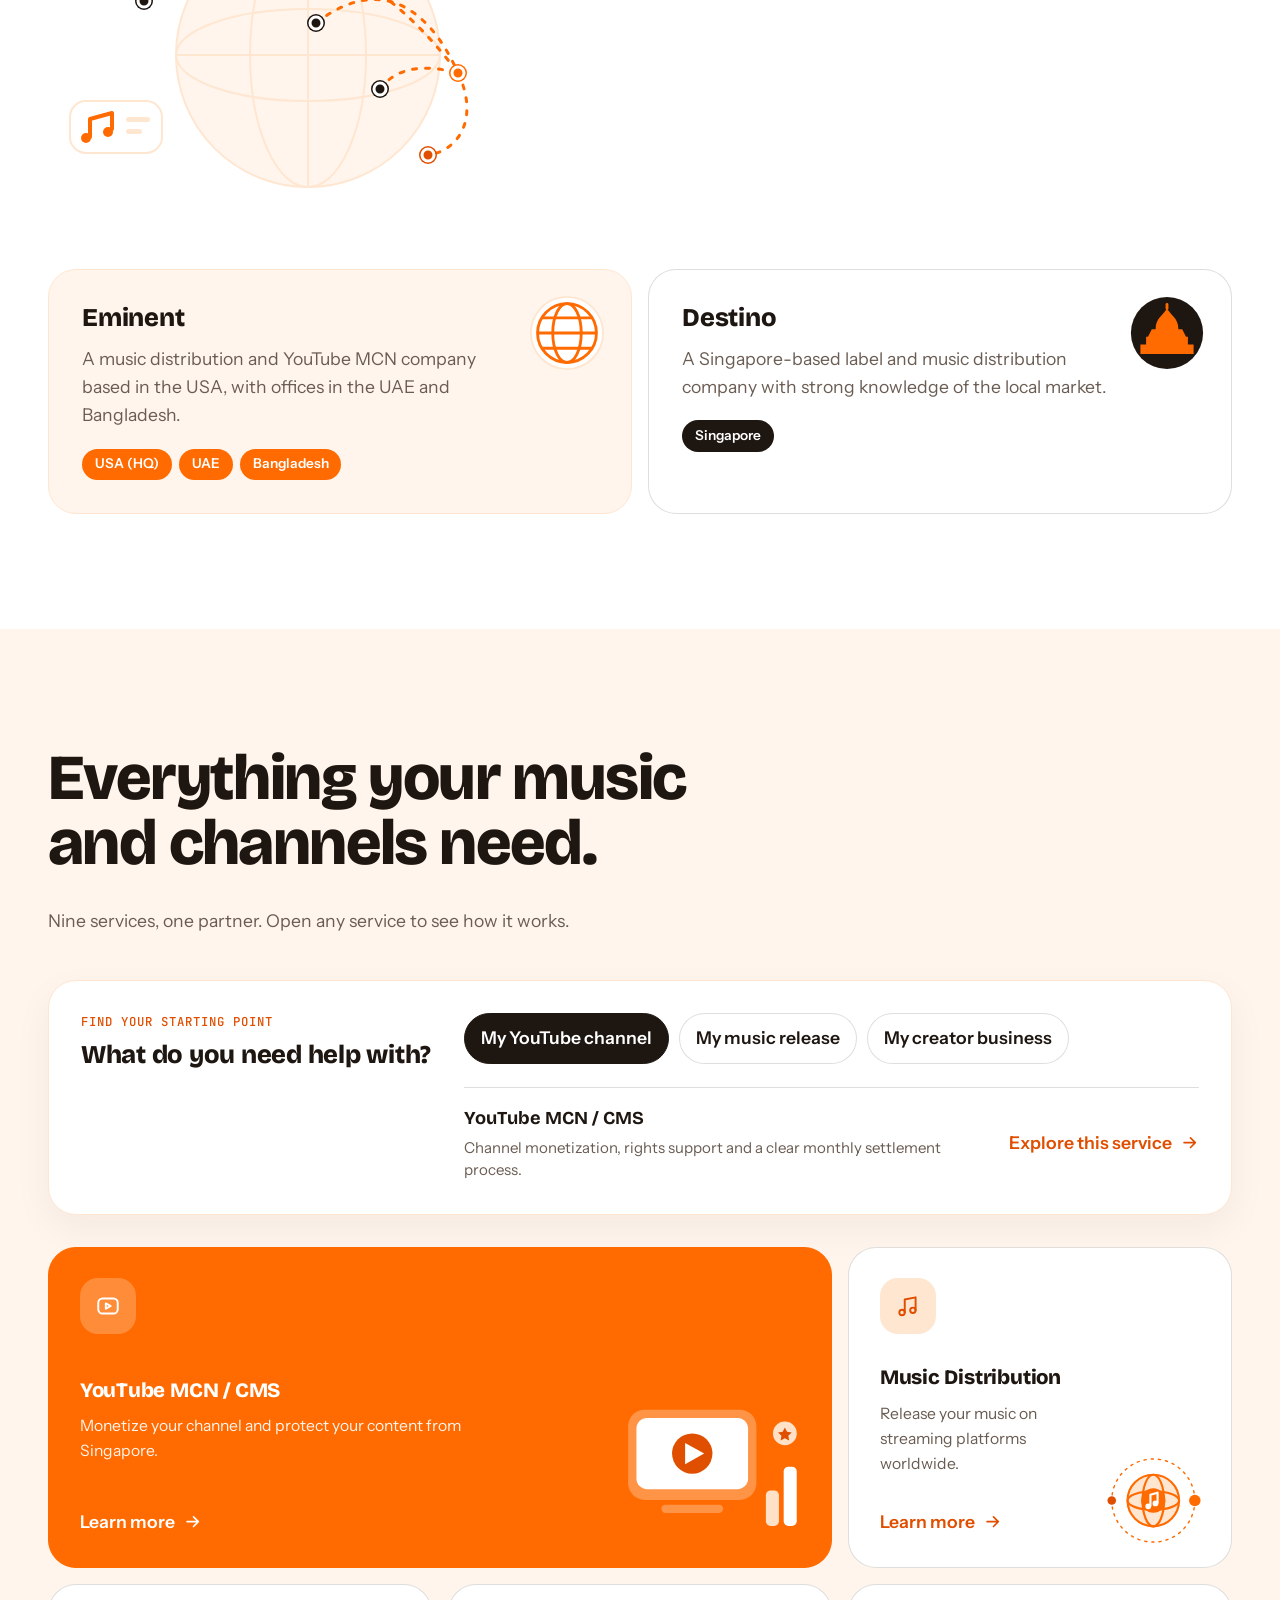
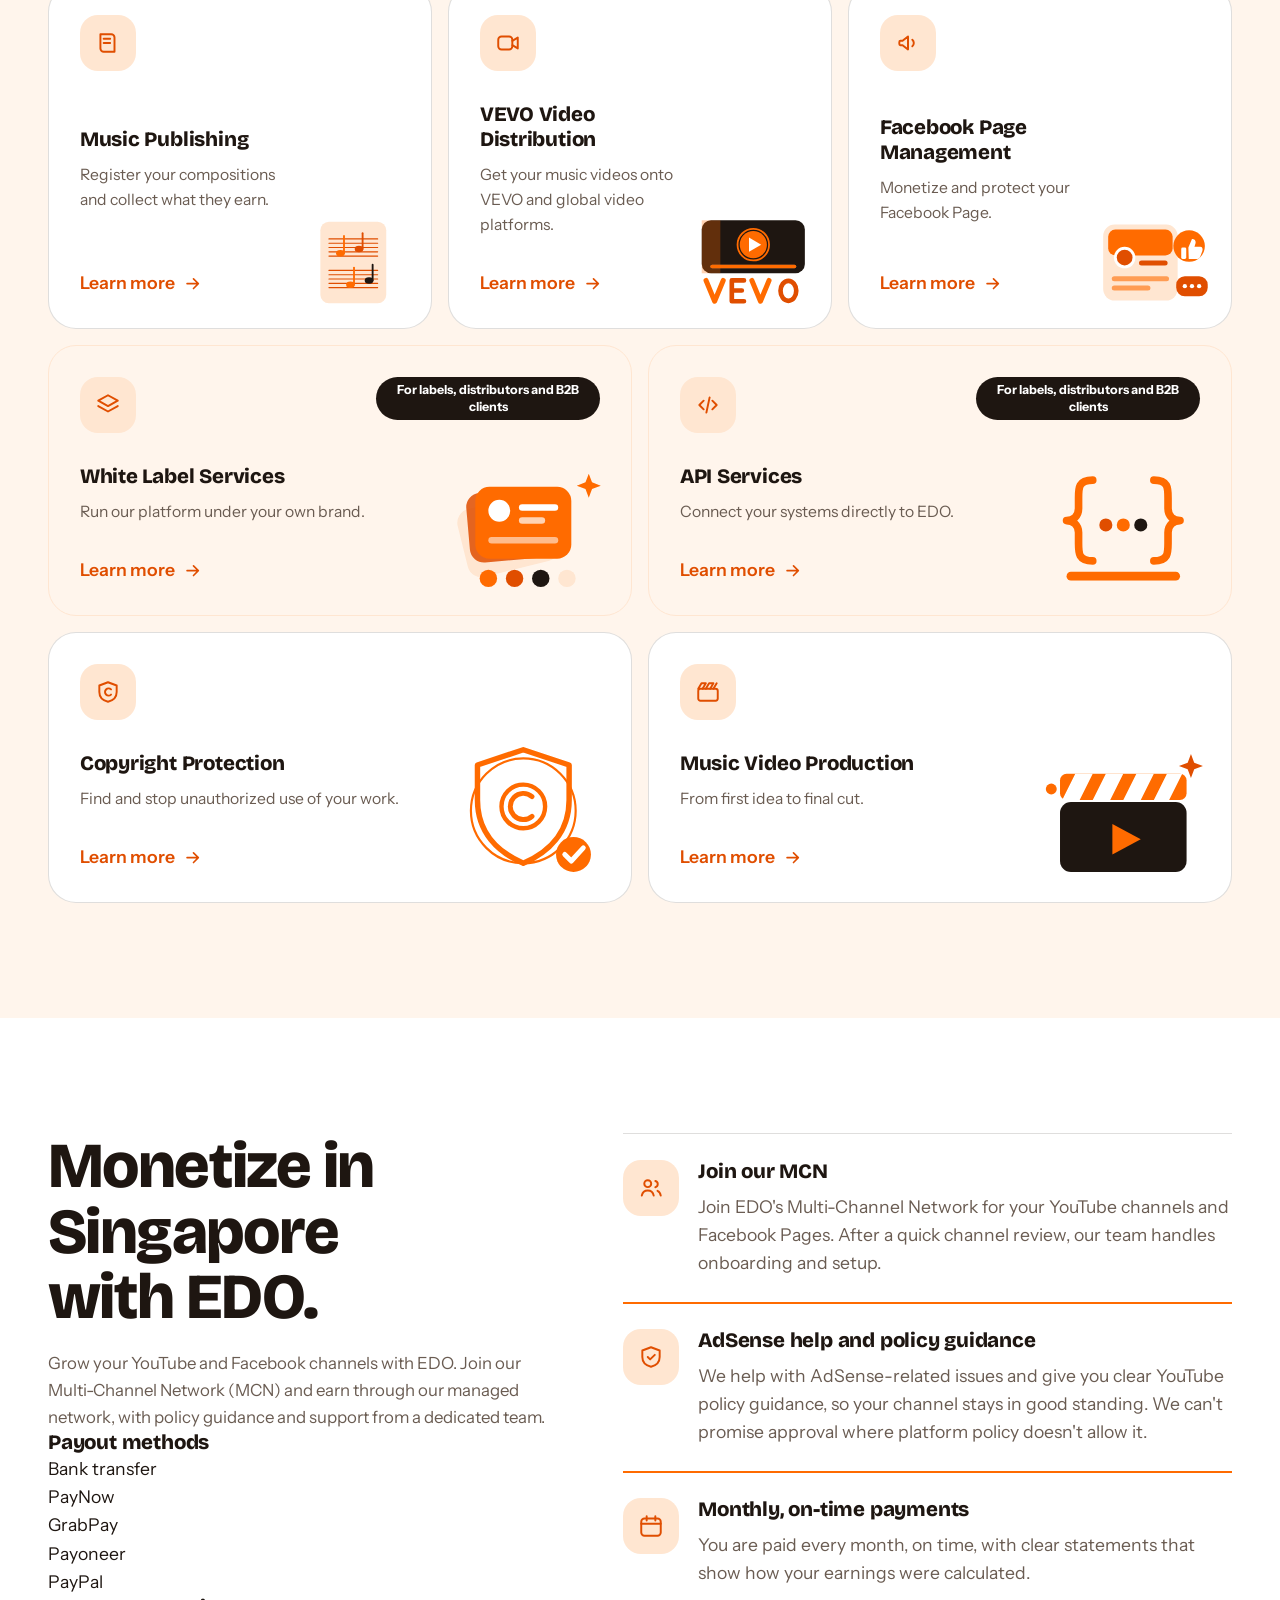
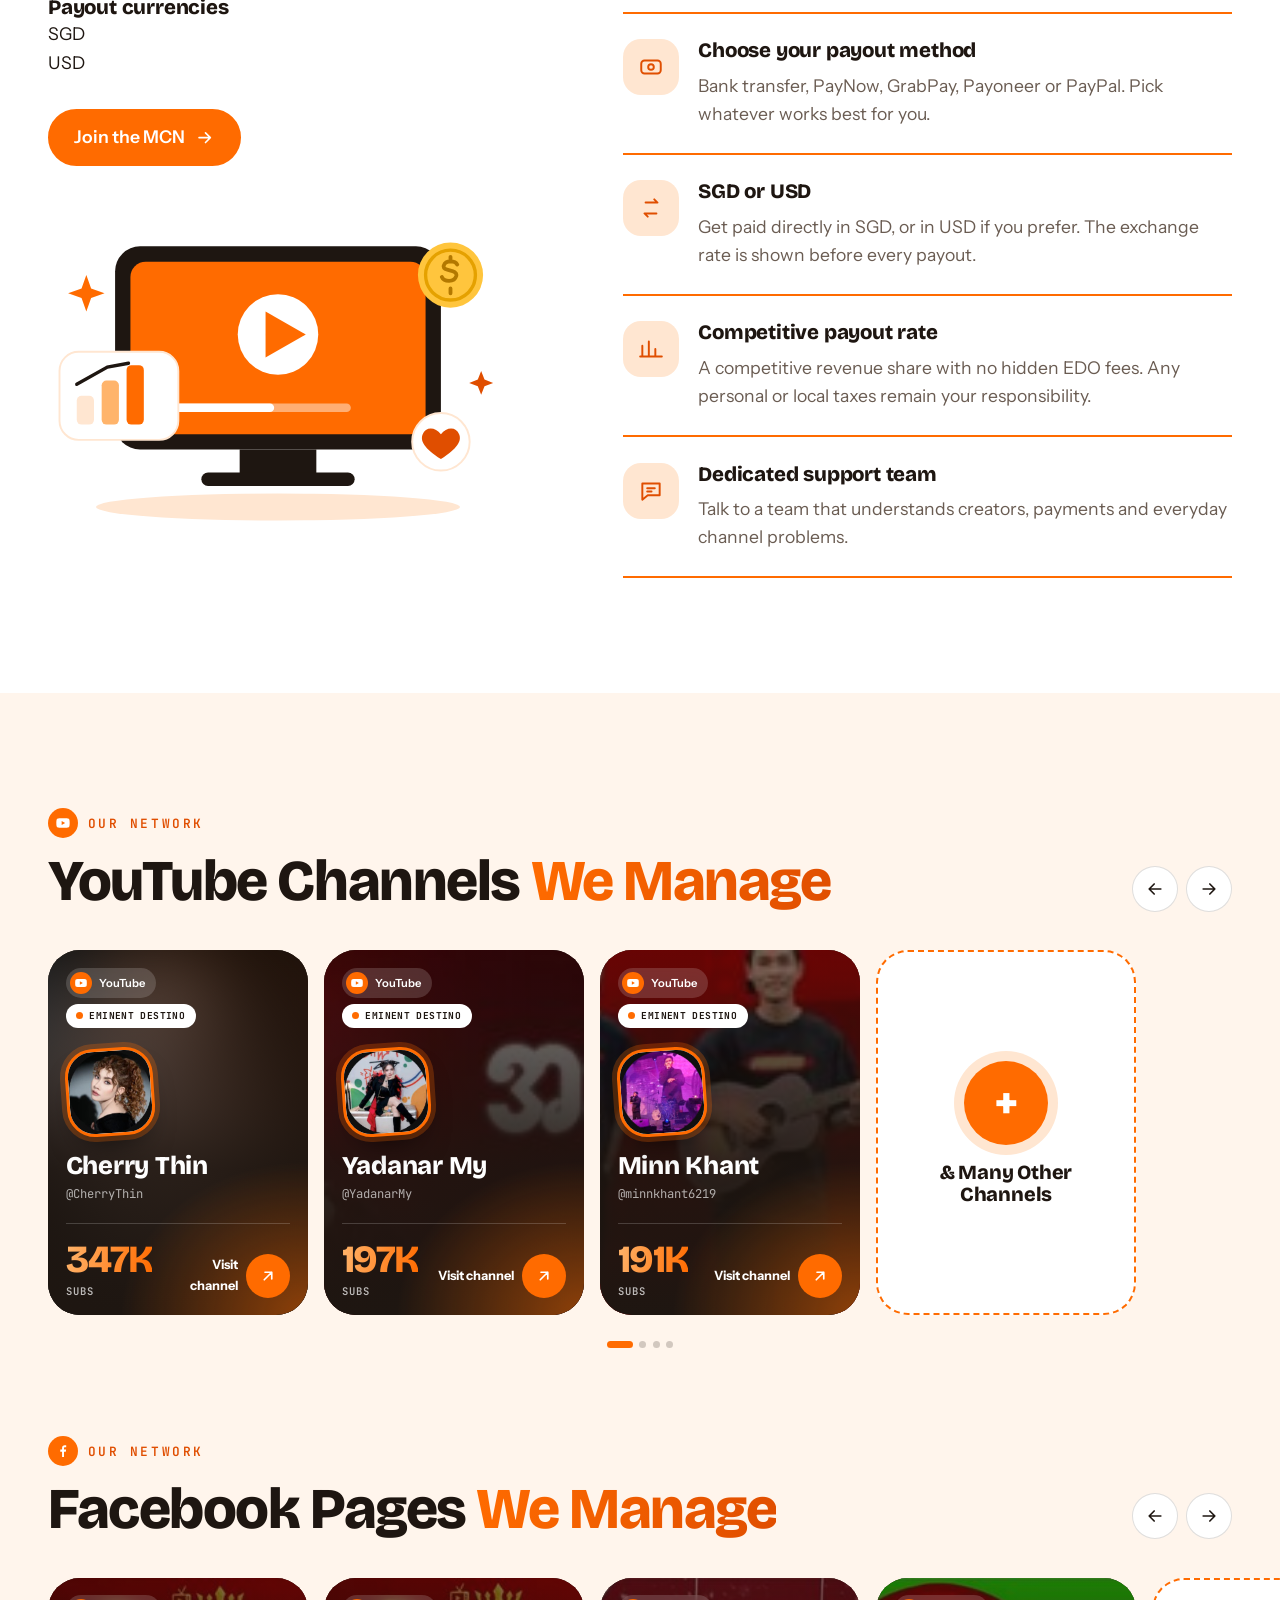
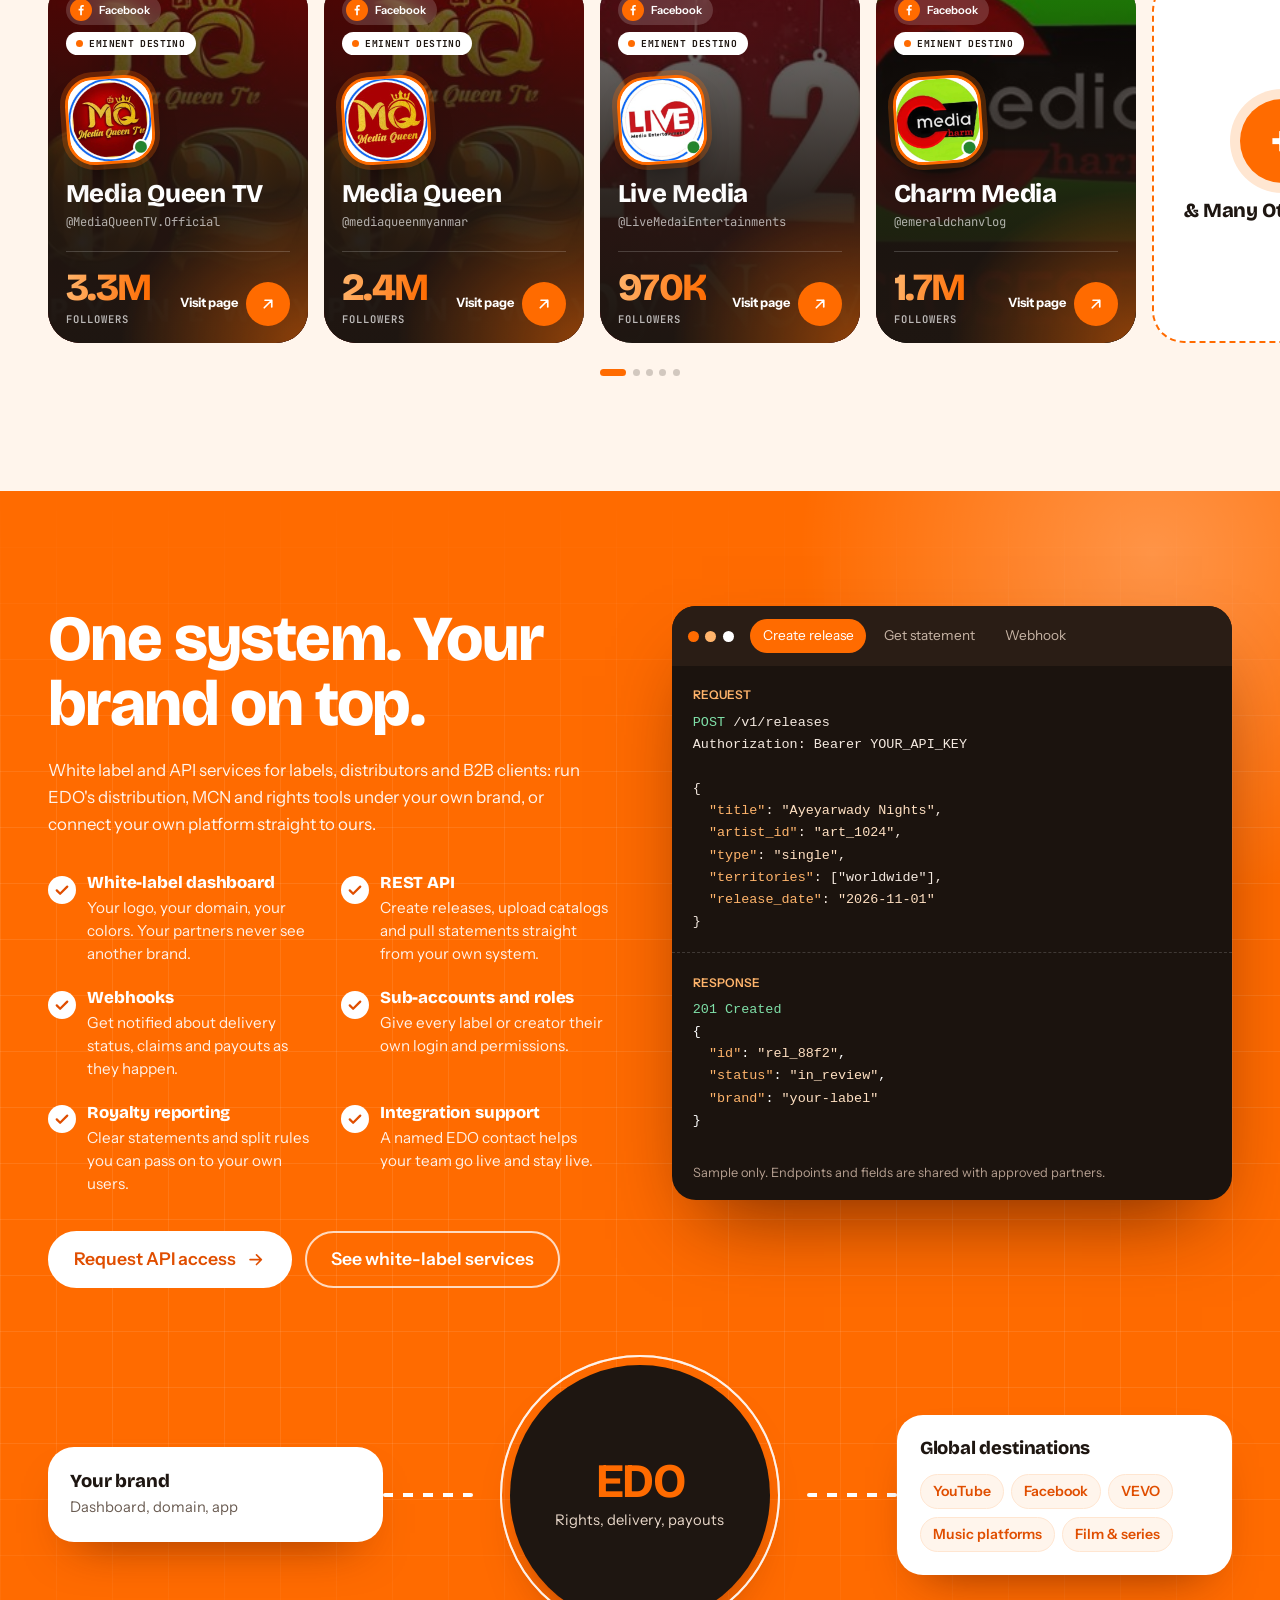
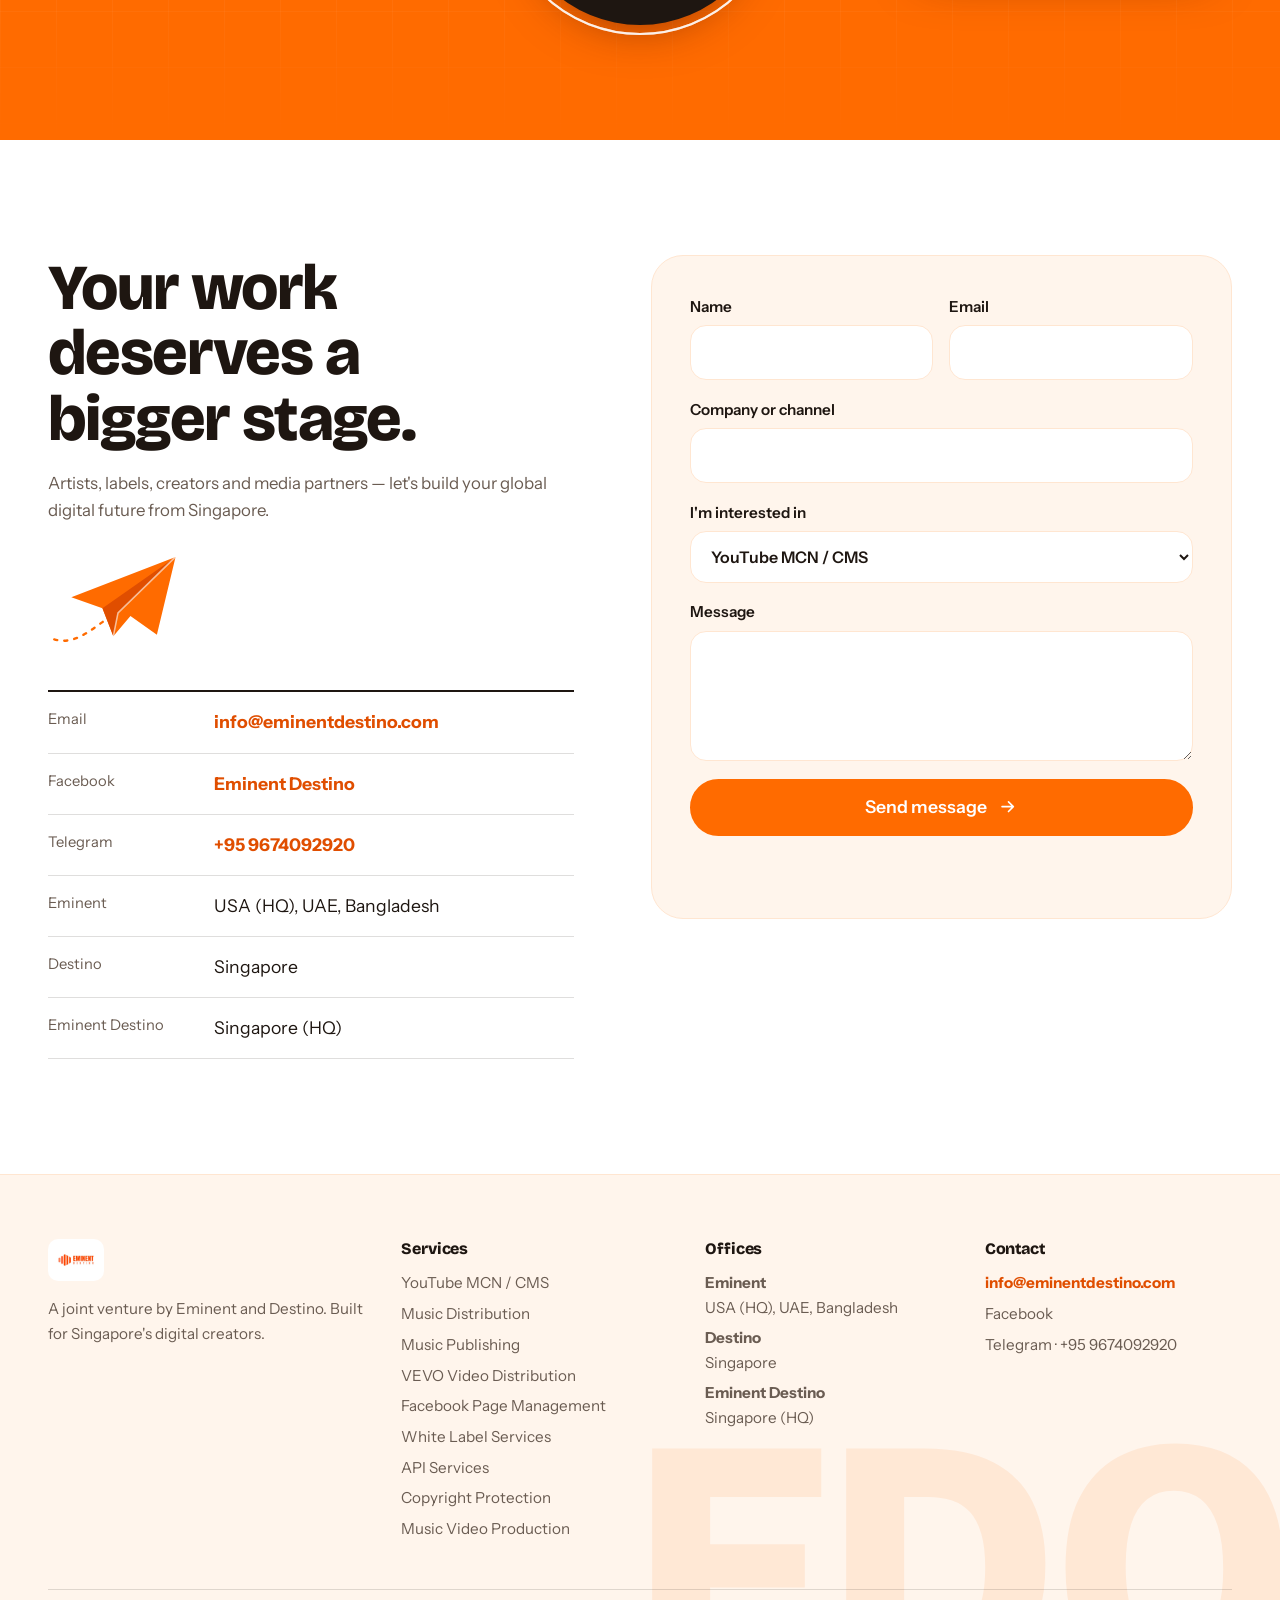
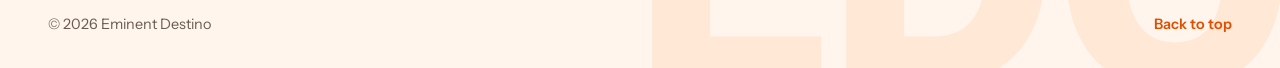
==== commit 7b643203: "Redesign network cards: dark spotlight style with blurred backdrop, squircle avatar and big follower" ====
--- a/index.html
+++ b/index.html
@@ -259,11 +259,6 @@
 .mcn{display:grid;grid-template-columns:.9fr 1.1fr;gap:clamp(2rem,6vw,6rem);align-items:start}
 .mcn__side{position:sticky;top:110px}
 .mcn__side h2{margin-bottom:1.3rem}
-.chipgroup{margin-top:1.8rem}
-.chipgroup h3{font-size:1rem;margin-bottom:.7rem;color:var(--muted);font-weight:700}
-.chips{display:flex;flex-wrap:wrap;gap:.5rem}
-.chips li{display:flex;align-items:center;gap:.5rem;background:#fff;border:1px solid var(--orange-soft);padding:.5rem .95rem;border-radius:999px;font-weight:600;font-size:.95rem}
-.chips li::before{content:"";width:7px;height:7px;border-radius:50%;background:var(--orange);flex:none}
 .mcn__side .btn{margin-top:2rem}
 .rows{border-top:1px solid var(--line)}
 .row{position:relative;display:grid;grid-template-columns:56px 1fr;gap:1.2rem;padding:1.6rem 0;border-bottom:1px solid var(--line)}
@@ -572,40 +567,49 @@
 .slider__track{--pad:max(var(--gutter),calc((100% - var(--maxw)) / 2));display:flex;gap:1rem;margin-top:2rem;padding:.4rem var(--pad) 2.2rem;margin-bottom:-1rem;overflow-x:auto;scroll-snap-type:x mandatory;scroll-padding-inline:var(--pad);scrollbar-width:none;-webkit-overflow-scrolling:touch;overscroll-behavior-x:contain}
 .slider__track::-webkit-scrollbar{display:none}
 .slider__track:focus-visible{outline:2px solid var(--orange);outline-offset:-2px;border-radius:12px}
-.slide{flex:0 0 78%;scroll-snap-align:start;min-width:0}
+.slide{flex:0 0 82%;scroll-snap-align:start;min-width:0;display:flex}
 @media (min-width:620px){.slide{flex-basis:44%}}
 @media (min-width:900px){.slide{flex-basis:31%}}
 @media (min-width:1200px){.slide{flex-basis:calc((min(var(--maxw),100% - 2*var(--gutter)) - 3rem) / 4)}}
-.ncard{position:relative;display:flex;flex-direction:column;height:100%;overflow:hidden;background:#fff;border:1.5px solid var(--line);border-radius:28px;transition:transform .4s var(--ease),border-color .3s,box-shadow .4s}
-a.ncard:hover{transform:translateY(-6px);border-color:var(--orange);box-shadow:0 26px 50px -26px rgba(255,107,0,.6)}
-.ncard__banner{position:relative;height:96px;flex:none;background:linear-gradient(135deg,#FF8A2B,#E04E00 62%,#B93A00)}
-.ncard__banner::before{content:"";position:absolute;inset:0;background:radial-gradient(circle at 25% 20%,rgba(255,255,255,.35),transparent 55%)}
-.ncard__banner img{position:absolute;inset:0;width:100%;height:100%;object-fit:cover;object-position:center}
-.ncard__badge{position:absolute;right:.8rem;top:.8rem;display:grid;place-items:center;width:34px;height:34px;border-radius:50%;background:rgba(30,22,17,.45);backdrop-filter:blur(6px);-webkit-backdrop-filter:blur(6px);color:#fff}
-.ncard__badge svg{width:17px;height:17px;fill:currentColor}
-.ncard__body{display:flex;flex-direction:column;flex:1;padding:0 1.3rem 1.3rem;margin-top:-2.6rem}
-.ncard__avatar{position:relative;z-index:1;display:grid;place-items:center;width:80px;height:80px;flex:none;overflow:hidden;border-radius:50%;border:4px solid #fff;background:var(--orange-tint);box-shadow:0 10px 24px -10px rgba(60,15,0,.5)}
-.ncard__avatar img{width:100%;height:100%;object-fit:cover;display:block}
-.ncard h3{margin-top:.8rem;font-size:1.2rem;line-height:1.15;letter-spacing:-.02em;overflow-wrap:anywhere}
-.ncard__handle{margin-top:.2rem;font:.78rem var(--f-mono);color:var(--muted);overflow:hidden;text-overflow:ellipsis;white-space:nowrap}
-.ncard__chips{display:flex;flex-wrap:wrap;gap:.45rem;margin-top:.9rem}
-.chip{display:inline-flex;gap:.3em;align-items:baseline;padding:.3rem .75rem;border-radius:999px;background:var(--orange-tint);border:1px solid var(--orange-soft);color:var(--orange-deep);font:600 .72rem var(--f-mono);letter-spacing:.04em;text-transform:uppercase;white-space:nowrap}
-.chip b{font-weight:800}
-.chip--ed{background:var(--orange);border-color:var(--orange);color:#fff}
-.ncard__go{display:flex;align-items:center;gap:.3rem;margin-top:auto;padding-top:1.1rem;font-weight:700;font-size:.85rem;color:var(--orange-deep)}
-.ncard__go svg{width:16px;height:16px;fill:none;stroke:currentColor;stroke-width:2.2;stroke-linecap:round;stroke-linejoin:round;transition:transform .3s var(--ease)}
-a.ncard:hover .ncard__go svg{transform:translate(3px,-3px)}
-.ncard--more{align-items:center;justify-content:center;min-height:280px;padding:1.5rem;text-align:center;color:#fff;background:linear-gradient(135deg,#FF8A2B,#E04E00 60%,#B93A00);border-color:transparent;box-shadow:0 26px 50px -26px rgba(224,78,0,.7)}
-.ncard--more .ring{position:absolute;right:-40px;top:-40px;width:160px;height:160px;border-radius:50%;border:1px solid rgba(255,255,255,.35);animation:spin 18s linear infinite}
-.ncard--more .ring::after{content:"";position:absolute;inset:18px;border-radius:50%;border:1px dashed rgba(255,255,255,.4)}
-.ncard__big svg{width:34px;height:34px;fill:rgba(255,255,255,.85)}
-.ncard--more .plus{display:block;margin-top:.4rem;font:800 3.4rem/1 var(--f-display)}
-.ncard--more h3{margin-top:.5rem;font-size:1.2rem;color:#fff}
 .slider__dots{display:flex;justify-content:center;gap:.4rem;margin-top:.4rem}
 .slider__dots button{width:7px;height:7px;padding:0;border:0;border-radius:99px;background:rgba(30,22,17,.2);cursor:pointer;transition:width .3s var(--ease),background .3s}
 .slider__dots button.on{width:26px;background:var(--orange)}
 @keyframes spin{to{transform:rotate(360deg)}}
-@media (prefers-reduced-motion:reduce){.ncard--more .ring{animation:none}}
+
+/* network cards: dark spotlight style */
+.ncard{position:relative;isolation:isolate;display:flex;flex:1;flex-direction:column;justify-content:space-between;gap:1.3rem;min-width:0;min-height:360px;padding:1.1rem;overflow:hidden;border-radius:32px;background:var(--ink);color:#fff;transition:transform .45s var(--ease),box-shadow .45s}
+a.ncard:hover{transform:translateY(-8px);box-shadow:0 32px 60px -28px rgba(224,78,0,.8)}
+.ncard__bg{position:absolute;inset:0;z-index:-1;overflow:hidden}
+.ncard__bg img{width:100%;height:100%;object-fit:cover;filter:brightness(.62) saturate(1.05);transition:transform .8s var(--ease)}
+.ncard__bg img.is-blur{filter:blur(26px) brightness(.58) saturate(1.35);transform:scale(1.5)}
+a.ncard:hover .ncard__bg img:not(.is-blur){transform:scale(1.08)}
+.ncard__bg::after{content:"";position:absolute;inset:0;background:radial-gradient(120% 70% at 100% 100%,rgba(255,107,0,.5),transparent 60%),linear-gradient(180deg,rgba(30,22,17,.2) 0%,rgba(30,22,17,.88) 60%,#1E1611 100%)}
+.ncard__top{display:flex;align-items:center;justify-content:space-between;flex-wrap:wrap;gap:.4rem}
+.ncard__plat{display:inline-flex;align-items:center;gap:.4rem;padding:.25rem .7rem .25rem .3rem;border-radius:999px;background:rgba(255,255,255,.16);backdrop-filter:blur(8px);-webkit-backdrop-filter:blur(8px);font:600 .7rem var(--f-body)}
+.ncard__plat svg{width:22px;height:22px;padding:4px;border-radius:50%;background:var(--orange);fill:#fff}
+.ncard__ed{display:inline-flex;align-items:center;gap:.4rem;padding:.33rem .65rem;border-radius:999px;background:#fff;color:var(--ink);font:700 .6rem var(--f-mono);letter-spacing:.04em;text-transform:uppercase;white-space:nowrap}
+.ncard__ed i{width:7px;height:7px;border-radius:50%;background:var(--orange);animation:edPing 2s infinite}
+@keyframes edPing{0%{box-shadow:0 0 0 0 rgba(255,107,0,.6)}70%,100%{box-shadow:0 0 0 7px rgba(255,107,0,0)}}
+.ncard__mid{margin-top:auto;min-width:0}
+.ncard__avatar{display:block;width:88px;height:88px;overflow:hidden;border-radius:28px;border:3px solid var(--orange);background:var(--orange-tint);box-shadow:0 0 0 5px rgba(255,107,0,.25),0 18px 30px -14px rgba(0,0,0,.7);transform:rotate(-4deg);transition:transform .5s var(--ease)}
+a.ncard:hover .ncard__avatar{transform:rotate(0) scale(1.06)}
+.ncard__avatar img{display:block;width:100%;height:100%;object-fit:cover}
+.ncard h3{margin-top:1rem;font-size:clamp(1.35rem,2vw,1.65rem);line-height:1.1;color:#fff;overflow-wrap:anywhere}
+.ncard__handle{margin-top:.35rem;overflow:hidden;text-overflow:ellipsis;white-space:nowrap;font:.76rem var(--f-mono);color:rgba(255,255,255,.65)}
+.ncard__bot{display:flex;align-items:flex-end;justify-content:space-between;gap:.8rem;padding-top:1rem;border-top:1px solid rgba(255,255,255,.18)}
+.ncard__stat b{display:block;font:800 clamp(2rem,3vw,2.6rem)/1 var(--f-display);letter-spacing:-.04em;background:linear-gradient(100deg,#FFB46B,var(--orange));-webkit-background-clip:text;background-clip:text;color:transparent}
+.ncard__stat span{display:block;margin-top:.35rem;font:600 .66rem var(--f-mono);letter-spacing:.1em;text-transform:uppercase;color:rgba(255,255,255,.7)}
+.ncard__go{display:inline-flex;align-items:center;gap:.55rem;font-weight:700;font-size:.8rem;color:#fff;text-align:right}
+.ncard__go i{display:grid;place-items:center;flex:none;width:44px;height:44px;border-radius:50%;background:var(--orange);transition:transform .4s var(--ease),background .3s}
+.ncard__go svg{width:18px;height:18px;fill:none;stroke:#fff;stroke-width:2.2;stroke-linecap:round;stroke-linejoin:round;transition:stroke .3s}
+a.ncard:hover .ncard__go i{transform:rotate(45deg);background:#fff}
+a.ncard:hover .ncard__go svg{stroke:var(--orange-deep)}
+.ncard--more{align-items:center;justify-content:center;gap:1rem;text-align:center;background:#fff;color:var(--ink);border:2px dashed var(--orange)}
+.ncard--more .plus{display:grid;place-items:center;width:84px;height:84px;border-radius:50%;background:var(--orange);color:#fff;font:800 3rem/1 var(--f-display);box-shadow:0 0 0 10px var(--orange-soft);animation:float 4.6s ease-in-out infinite alternate;--r:0deg}
+.ncard--more h3{margin:0;color:var(--ink);font-size:1.25rem}
+html[lang="my"] .ncard__stat span,html[lang="my"] .ncard__ed{letter-spacing:0}
+@media (max-width:420px){.ncard{min-height:340px}.ncard__go>span{display:none}}
+@media (prefers-reduced-motion:reduce){.ncard__ed i,.ncard--more .plus{animation:none}}
 
 ol{margin:0;padding:0;list-style:none}
 .sp-hero::after{background:var(--orange-tint)}
@@ -923,36 +927,45 @@
         </div>
         <div class="slider__track" tabindex="0">
           <div class="slide"><a class="ncard" href="https://www.youtube.com/channel/UCY27TbDPX29x_svRtlGEIqg" target="_blank" rel="noopener noreferrer">
-            <div class="ncard__banner"><span class="ncard__badge"><svg viewBox="0 0 24 24" aria-hidden="true"><path d="M21.6 7.2a2.5 2.5 0 0 0-1.8-1.8C18.2 5 12 5 12 5s-6.2 0-7.8.4A2.5 2.5 0 0 0 2.4 7.2C2 8.8 2 12 2 12s0 3.2.4 4.8a2.5 2.5 0 0 0 1.8 1.8C5.8 19 12 19 12 19s6.2 0 7.8-.4a2.5 2.5 0 0 0 1.8-1.8c.4-1.6.4-4.8.4-4.8s0-3.2-.4-4.8zM10 15V9l5.2 3z"/></svg></span></div>
-            <div class="ncard__body">
-              <span class="ncard__avatar"><img src="assets/channels/cherry-thin-avatar.jpg" alt="Cherry Thin" loading="lazy" width="80" height="80"></span>
+            <div class="ncard__bg" aria-hidden="true"><img class="is-blur" src="assets/channels/cherry-thin-avatar.jpg" alt="" loading="lazy"></div>
+            <div class="ncard__top"><span class="ncard__plat"><svg viewBox="0 0 24 24" aria-hidden="true"><path d="M21.6 7.2a2.5 2.5 0 0 0-1.8-1.8C18.2 5 12 5 12 5s-6.2 0-7.8.4A2.5 2.5 0 0 0 2.4 7.2C2 8.8 2 12 2 12s0 3.2.4 4.8a2.5 2.5 0 0 0 1.8 1.8C5.8 19 12 19 12 19s6.2 0 7.8-.4a2.5 2.5 0 0 0 1.8-1.8c.4-1.6.4-4.8.4-4.8s0-3.2-.4-4.8zM10 15V9l5.2 3z"/></svg>YouTube</span><span class="ncard__ed"><i></i>Eminent Destino</span></div>
+            <div class="ncard__mid">
+              <span class="ncard__avatar"><img src="assets/channels/cherry-thin-avatar.jpg" alt="Cherry Thin" loading="lazy" width="88" height="88"></span>
               <h3>Cherry Thin</h3>
               <p class="ncard__handle" dir="ltr">@CherryThin</p>
-              <div class="ncard__chips"><span class="chip"><b>347K</b> <span data-i18n="net.subs">subs</span></span><span class="chip chip--ed">Eminent Destino</span></div>
-              <span class="ncard__go"><span data-i18n="net.visit.ch">Visit channel</span><svg viewBox="0 0 24 24" aria-hidden="true"><path d="M7 17 17 7M8 7h9v9"/></svg></span>
+            </div>
+            <div class="ncard__bot">
+              <div class="ncard__stat"><b>347K</b><span data-i18n="net.subs">subs</span></div>
+              <span class="ncard__go"><span data-i18n="net.visit.ch">Visit channel</span><i><svg viewBox="0 0 24 24" aria-hidden="true"><path d="M7 17 17 7M8 7h9v9"/></svg></i></span>
             </div>
           </a></div>
           <div class="slide"><a class="ncard" href="https://www.youtube.com/channel/UC2x7MYBDL9kMxvNu5d-Lslw" target="_blank" rel="noopener noreferrer">
-            <div class="ncard__banner"><img src="assets/channels/yadanar-my-banner.jpg" alt="" loading="lazy"><span class="ncard__badge"><svg viewBox="0 0 24 24" aria-hidden="true"><path d="M21.6 7.2a2.5 2.5 0 0 0-1.8-1.8C18.2 5 12 5 12 5s-6.2 0-7.8.4A2.5 2.5 0 0 0 2.4 7.2C2 8.8 2 12 2 12s0 3.2.4 4.8a2.5 2.5 0 0 0 1.8 1.8C5.8 19 12 19 12 19s6.2 0 7.8-.4a2.5 2.5 0 0 0 1.8-1.8c.4-1.6.4-4.8.4-4.8s0-3.2-.4-4.8zM10 15V9l5.2 3z"/></svg></span></div>
-            <div class="ncard__body">
-              <span class="ncard__avatar"><img src="assets/channels/yadanar-my-avatar.jpg" alt="Yadanar My" loading="lazy" width="80" height="80"></span>
+            <div class="ncard__bg" aria-hidden="true"><img src="assets/channels/yadanar-my-banner.jpg" alt="" loading="lazy"></div>
+            <div class="ncard__top"><span class="ncard__plat"><svg viewBox="0 0 24 24" aria-hidden="true"><path d="M21.6 7.2a2.5 2.5 0 0 0-1.8-1.8C18.2 5 12 5 12 5s-6.2 0-7.8.4A2.5 2.5 0 0 0 2.4 7.2C2 8.8 2 12 2 12s0 3.2.4 4.8a2.5 2.5 0 0 0 1.8 1.8C5.8 19 12 19 12 19s6.2 0 7.8-.4a2.5 2.5 0 0 0 1.8-1.8c.4-1.6.4-4.8.4-4.8s0-3.2-.4-4.8zM10 15V9l5.2 3z"/></svg>YouTube</span><span class="ncard__ed"><i></i>Eminent Destino</span></div>
+            <div class="ncard__mid">
+              <span class="ncard__avatar"><img src="assets/channels/yadanar-my-avatar.jpg" alt="Yadanar My" loading="lazy" width="88" height="88"></span>
               <h3>Yadanar My</h3>
               <p class="ncard__handle" dir="ltr">@YadanarMy</p>
-              <div class="ncard__chips"><span class="chip"><b>197K</b> <span data-i18n="net.subs">subs</span></span><span class="chip chip--ed">Eminent Destino</span></div>
-              <span class="ncard__go"><span data-i18n="net.visit.ch">Visit channel</span><svg viewBox="0 0 24 24" aria-hidden="true"><path d="M7 17 17 7M8 7h9v9"/></svg></span>
+            </div>
+            <div class="ncard__bot">
+              <div class="ncard__stat"><b>197K</b><span data-i18n="net.subs">subs</span></div>
+              <span class="ncard__go"><span data-i18n="net.visit.ch">Visit channel</span><i><svg viewBox="0 0 24 24" aria-hidden="true"><path d="M7 17 17 7M8 7h9v9"/></svg></i></span>
             </div>
           </a></div>
           <div class="slide"><a class="ncard" href="https://www.youtube.com/channel/UCIgJyRyiZfO0NHQImuGPf9g" target="_blank" rel="noopener noreferrer">
-            <div class="ncard__banner"><img src="assets/channels/minn-khant-banner.jpg" alt="" loading="lazy"><span class="ncard__badge"><svg viewBox="0 0 24 24" aria-hidden="true"><path d="M21.6 7.2a2.5 2.5 0 0 0-1.8-1.8C18.2 5 12 5 12 5s-6.2 0-7.8.4A2.5 2.5 0 0 0 2.4 7.2C2 8.8 2 12 2 12s0 3.2.4 4.8a2.5 2.5 0 0 0 1.8 1.8C5.8 19 12 19 12 19s6.2 0 7.8-.4a2.5 2.5 0 0 0 1.8-1.8c.4-1.6.4-4.8.4-4.8s0-3.2-.4-4.8zM10 15V9l5.2 3z"/></svg></span></div>
-            <div class="ncard__body">
-              <span class="ncard__avatar"><img src="assets/channels/minn-khant-avatar.jpg" alt="Minn Khant" loading="lazy" width="80" height="80"></span>
+            <div class="ncard__bg" aria-hidden="true"><img src="assets/channels/minn-khant-banner.jpg" alt="" loading="lazy"></div>
+            <div class="ncard__top"><span class="ncard__plat"><svg viewBox="0 0 24 24" aria-hidden="true"><path d="M21.6 7.2a2.5 2.5 0 0 0-1.8-1.8C18.2 5 12 5 12 5s-6.2 0-7.8.4A2.5 2.5 0 0 0 2.4 7.2C2 8.8 2 12 2 12s0 3.2.4 4.8a2.5 2.5 0 0 0 1.8 1.8C5.8 19 12 19 12 19s6.2 0 7.8-.4a2.5 2.5 0 0 0 1.8-1.8c.4-1.6.4-4.8.4-4.8s0-3.2-.4-4.8zM10 15V9l5.2 3z"/></svg>YouTube</span><span class="ncard__ed"><i></i>Eminent Destino</span></div>
+            <div class="ncard__mid">
+              <span class="ncard__avatar"><img src="assets/channels/minn-khant-avatar.jpg" alt="Minn Khant" loading="lazy" width="88" height="88"></span>
               <h3>Minn Khant</h3>
               <p class="ncard__handle" dir="ltr">@minnkhant6219</p>
-              <div class="ncard__chips"><span class="chip"><b>191K</b> <span data-i18n="net.subs">subs</span></span><span class="chip chip--ed">Eminent Destino</span></div>
-              <span class="ncard__go"><span data-i18n="net.visit.ch">Visit channel</span><svg viewBox="0 0 24 24" aria-hidden="true"><path d="M7 17 17 7M8 7h9v9"/></svg></span>
+            </div>
+            <div class="ncard__bot">
+              <div class="ncard__stat"><b>191K</b><span data-i18n="net.subs">subs</span></div>
+              <span class="ncard__go"><span data-i18n="net.visit.ch">Visit channel</span><i><svg viewBox="0 0 24 24" aria-hidden="true"><path d="M7 17 17 7M8 7h9v9"/></svg></i></span>
             </div>
           </a></div>
-          <div class="slide"><div class="ncard ncard--more"><i class="ring" aria-hidden="true"></i><span class="ncard__big"><svg viewBox="0 0 24 24" aria-hidden="true"><path d="M21.6 7.2a2.5 2.5 0 0 0-1.8-1.8C18.2 5 12 5 12 5s-6.2 0-7.8.4A2.5 2.5 0 0 0 2.4 7.2C2 8.8 2 12 2 12s0 3.2.4 4.8a2.5 2.5 0 0 0 1.8 1.8C5.8 19 12 19 12 19s6.2 0 7.8-.4a2.5 2.5 0 0 0 1.8-1.8c.4-1.6.4-4.8.4-4.8s0-3.2-.4-4.8zM10 15V9l5.2 3z"/></svg></span><b class="plus">+</b><h3 data-i18n="net.more.ch">&amp; Many Other Channels</h3></div></div>
+          <div class="slide"><div class="ncard ncard--more"><span class="plus" aria-hidden="true">+</span><h3 data-i18n="net.more.ch">&amp; Many Other Channels</h3></div></div>
         </div>
         <div class="slider__dots" aria-hidden="true"></div>
       </div>
@@ -969,46 +982,58 @@
         </div>
         <div class="slider__track" tabindex="0">
           <div class="slide"><a class="ncard" href="https://www.facebook.com/MediaQueenTV.Official" target="_blank" rel="noopener noreferrer">
-            <div class="ncard__banner"><img src="assets/channels/media-queen-tv-banner.jpg" alt="" loading="lazy"><span class="ncard__badge"><svg viewBox="0 0 24 24" aria-hidden="true"><path d="M13.5 21v-8h2.7l.4-3.2h-3.1V7.8c0-.9.3-1.5 1.6-1.5h1.7V3.4c-.3 0-1.2-.1-2.2-.1-2.4 0-4 1.4-4 4.1v2.4H7.9V13h2.7v8z"/></svg></span></div>
-            <div class="ncard__body">
-              <span class="ncard__avatar"><img src="assets/channels/media-queen-tv-avatar.jpg" alt="Media Queen TV" loading="lazy" width="80" height="80"></span>
+            <div class="ncard__bg" aria-hidden="true"><img src="assets/channels/media-queen-tv-banner.jpg" alt="" loading="lazy"></div>
+            <div class="ncard__top"><span class="ncard__plat"><svg viewBox="0 0 24 24" aria-hidden="true"><path d="M13.5 21v-8h2.7l.4-3.2h-3.1V7.8c0-.9.3-1.5 1.6-1.5h1.7V3.4c-.3 0-1.2-.1-2.2-.1-2.4 0-4 1.4-4 4.1v2.4H7.9V13h2.7v8z"/></svg>Facebook</span><span class="ncard__ed"><i></i>Eminent Destino</span></div>
+            <div class="ncard__mid">
+              <span class="ncard__avatar"><img src="assets/channels/media-queen-tv-avatar.jpg" alt="Media Queen TV" loading="lazy" width="88" height="88"></span>
               <h3>Media Queen TV</h3>
               <p class="ncard__handle" dir="ltr">@MediaQueenTV.Official</p>
-              <div class="ncard__chips"><span class="chip"><b>3.3M</b> <span data-i18n="net.followers">followers</span></span><span class="chip chip--ed">Eminent Destino</span></div>
-              <span class="ncard__go"><span data-i18n="net.visit.pg">Visit page</span><svg viewBox="0 0 24 24" aria-hidden="true"><path d="M7 17 17 7M8 7h9v9"/></svg></span>
+            </div>
+            <div class="ncard__bot">
+              <div class="ncard__stat"><b>3.3M</b><span data-i18n="net.followers">followers</span></div>
+              <span class="ncard__go"><span data-i18n="net.visit.pg">Visit page</span><i><svg viewBox="0 0 24 24" aria-hidden="true"><path d="M7 17 17 7M8 7h9v9"/></svg></i></span>
             </div>
           </a></div>
           <div class="slide"><a class="ncard" href="https://www.facebook.com/mediaqueenmyanmar" target="_blank" rel="noopener noreferrer">
-            <div class="ncard__banner"><img src="assets/channels/media-queen-banner.jpg" alt="" loading="lazy"><span class="ncard__badge"><svg viewBox="0 0 24 24" aria-hidden="true"><path d="M13.5 21v-8h2.7l.4-3.2h-3.1V7.8c0-.9.3-1.5 1.6-1.5h1.7V3.4c-.3 0-1.2-.1-2.2-.1-2.4 0-4 1.4-4 4.1v2.4H7.9V13h2.7v8z"/></svg></span></div>
-            <div class="ncard__body">
-              <span class="ncard__avatar"><img src="assets/channels/media-queen-avatar.jpg" alt="Media Queen" loading="lazy" width="80" height="80"></span>
+            <div class="ncard__bg" aria-hidden="true"><img src="assets/channels/media-queen-banner.jpg" alt="" loading="lazy"></div>
+            <div class="ncard__top"><span class="ncard__plat"><svg viewBox="0 0 24 24" aria-hidden="true"><path d="M13.5 21v-8h2.7l.4-3.2h-3.1V7.8c0-.9.3-1.5 1.6-1.5h1.7V3.4c-.3 0-1.2-.1-2.2-.1-2.4 0-4 1.4-4 4.1v2.4H7.9V13h2.7v8z"/></svg>Facebook</span><span class="ncard__ed"><i></i>Eminent Destino</span></div>
+            <div class="ncard__mid">
+              <span class="ncard__avatar"><img src="assets/channels/media-queen-avatar.jpg" alt="Media Queen" loading="lazy" width="88" height="88"></span>
               <h3>Media Queen</h3>
               <p class="ncard__handle" dir="ltr">@mediaqueenmyanmar</p>
-              <div class="ncard__chips"><span class="chip"><b>2.4M</b> <span data-i18n="net.followers">followers</span></span><span class="chip chip--ed">Eminent Destino</span></div>
-              <span class="ncard__go"><span data-i18n="net.visit.pg">Visit page</span><svg viewBox="0 0 24 24" aria-hidden="true"><path d="M7 17 17 7M8 7h9v9"/></svg></span>
+            </div>
+            <div class="ncard__bot">
+              <div class="ncard__stat"><b>2.4M</b><span data-i18n="net.followers">followers</span></div>
+              <span class="ncard__go"><span data-i18n="net.visit.pg">Visit page</span><i><svg viewBox="0 0 24 24" aria-hidden="true"><path d="M7 17 17 7M8 7h9v9"/></svg></i></span>
             </div>
           </a></div>
           <div class="slide"><a class="ncard" href="https://www.facebook.com/LiveMedaiEntertainments" target="_blank" rel="noopener noreferrer">
-            <div class="ncard__banner"><img src="assets/channels/live-media-banner.jpg" alt="" loading="lazy"><span class="ncard__badge"><svg viewBox="0 0 24 24" aria-hidden="true"><path d="M13.5 21v-8h2.7l.4-3.2h-3.1V7.8c0-.9.3-1.5 1.6-1.5h1.7V3.4c-.3 0-1.2-.1-2.2-.1-2.4 0-4 1.4-4 4.1v2.4H7.9V13h2.7v8z"/></svg></span></div>
-            <div class="ncard__body">
-              <span class="ncard__avatar"><img src="assets/channels/live-media-avatar.jpg" alt="Live Media" loading="lazy" width="80" height="80"></span>
+            <div class="ncard__bg" aria-hidden="true"><img src="assets/channels/live-media-banner.jpg" alt="" loading="lazy"></div>
+            <div class="ncard__top"><span class="ncard__plat"><svg viewBox="0 0 24 24" aria-hidden="true"><path d="M13.5 21v-8h2.7l.4-3.2h-3.1V7.8c0-.9.3-1.5 1.6-1.5h1.7V3.4c-.3 0-1.2-.1-2.2-.1-2.4 0-4 1.4-4 4.1v2.4H7.9V13h2.7v8z"/></svg>Facebook</span><span class="ncard__ed"><i></i>Eminent Destino</span></div>
+            <div class="ncard__mid">
+              <span class="ncard__avatar"><img src="assets/channels/live-media-avatar.jpg" alt="Live Media" loading="lazy" width="88" height="88"></span>
               <h3>Live Media</h3>
               <p class="ncard__handle" dir="ltr">@LiveMedaiEntertainments</p>
-              <div class="ncard__chips"><span class="chip"><b>970K</b> <span data-i18n="net.followers">followers</span></span><span class="chip chip--ed">Eminent Destino</span></div>
-              <span class="ncard__go"><span data-i18n="net.visit.pg">Visit page</span><svg viewBox="0 0 24 24" aria-hidden="true"><path d="M7 17 17 7M8 7h9v9"/></svg></span>
+            </div>
+            <div class="ncard__bot">
+              <div class="ncard__stat"><b>970K</b><span data-i18n="net.followers">followers</span></div>
+              <span class="ncard__go"><span data-i18n="net.visit.pg">Visit page</span><i><svg viewBox="0 0 24 24" aria-hidden="true"><path d="M7 17 17 7M8 7h9v9"/></svg></i></span>
             </div>
           </a></div>
           <div class="slide"><a class="ncard" href="https://www.facebook.com/emeraldchanvlog" target="_blank" rel="noopener noreferrer">
-            <div class="ncard__banner"><img src="assets/channels/charm-media-banner.jpg" alt="" loading="lazy"><span class="ncard__badge"><svg viewBox="0 0 24 24" aria-hidden="true"><path d="M13.5 21v-8h2.7l.4-3.2h-3.1V7.8c0-.9.3-1.5 1.6-1.5h1.7V3.4c-.3 0-1.2-.1-2.2-.1-2.4 0-4 1.4-4 4.1v2.4H7.9V13h2.7v8z"/></svg></span></div>
-            <div class="ncard__body">
-              <span class="ncard__avatar"><img src="assets/channels/charm-media-avatar.jpg" alt="Charm Media" loading="lazy" width="80" height="80"></span>
+            <div class="ncard__bg" aria-hidden="true"><img src="assets/channels/charm-media-banner.jpg" alt="" loading="lazy"></div>
+            <div class="ncard__top"><span class="ncard__plat"><svg viewBox="0 0 24 24" aria-hidden="true"><path d="M13.5 21v-8h2.7l.4-3.2h-3.1V7.8c0-.9.3-1.5 1.6-1.5h1.7V3.4c-.3 0-1.2-.1-2.2-.1-2.4 0-4 1.4-4 4.1v2.4H7.9V13h2.7v8z"/></svg>Facebook</span><span class="ncard__ed"><i></i>Eminent Destino</span></div>
+            <div class="ncard__mid">
+              <span class="ncard__avatar"><img src="assets/channels/charm-media-avatar.jpg" alt="Charm Media" loading="lazy" width="88" height="88"></span>
               <h3>Charm Media</h3>
               <p class="ncard__handle" dir="ltr">@emeraldchanvlog</p>
-              <div class="ncard__chips"><span class="chip"><b>1.7M</b> <span data-i18n="net.followers">followers</span></span><span class="chip chip--ed">Eminent Destino</span></div>
-              <span class="ncard__go"><span data-i18n="net.visit.pg">Visit page</span><svg viewBox="0 0 24 24" aria-hidden="true"><path d="M7 17 17 7M8 7h9v9"/></svg></span>
+            </div>
+            <div class="ncard__bot">
+              <div class="ncard__stat"><b>1.7M</b><span data-i18n="net.followers">followers</span></div>
+              <span class="ncard__go"><span data-i18n="net.visit.pg">Visit page</span><i><svg viewBox="0 0 24 24" aria-hidden="true"><path d="M7 17 17 7M8 7h9v9"/></svg></i></span>
             </div>
           </a></div>
-          <div class="slide"><div class="ncard ncard--more"><i class="ring" aria-hidden="true"></i><span class="ncard__big"><svg viewBox="0 0 24 24" aria-hidden="true"><path d="M13.5 21v-8h2.7l.4-3.2h-3.1V7.8c0-.9.3-1.5 1.6-1.5h1.7V3.4c-.3 0-1.2-.1-2.2-.1-2.4 0-4 1.4-4 4.1v2.4H7.9V13h2.7v8z"/></svg></span><b class="plus">+</b><h3 data-i18n="net.more.pg">&amp; Many Other Pages</h3></div></div>
+          <div class="slide"><div class="ncard ncard--more"><span class="plus" aria-hidden="true">+</span><h3 data-i18n="net.more.pg">&amp; Many Other Pages</h3></div></div>
         </div>
         <div class="slider__dots" aria-hidden="true"></div>
       </div>
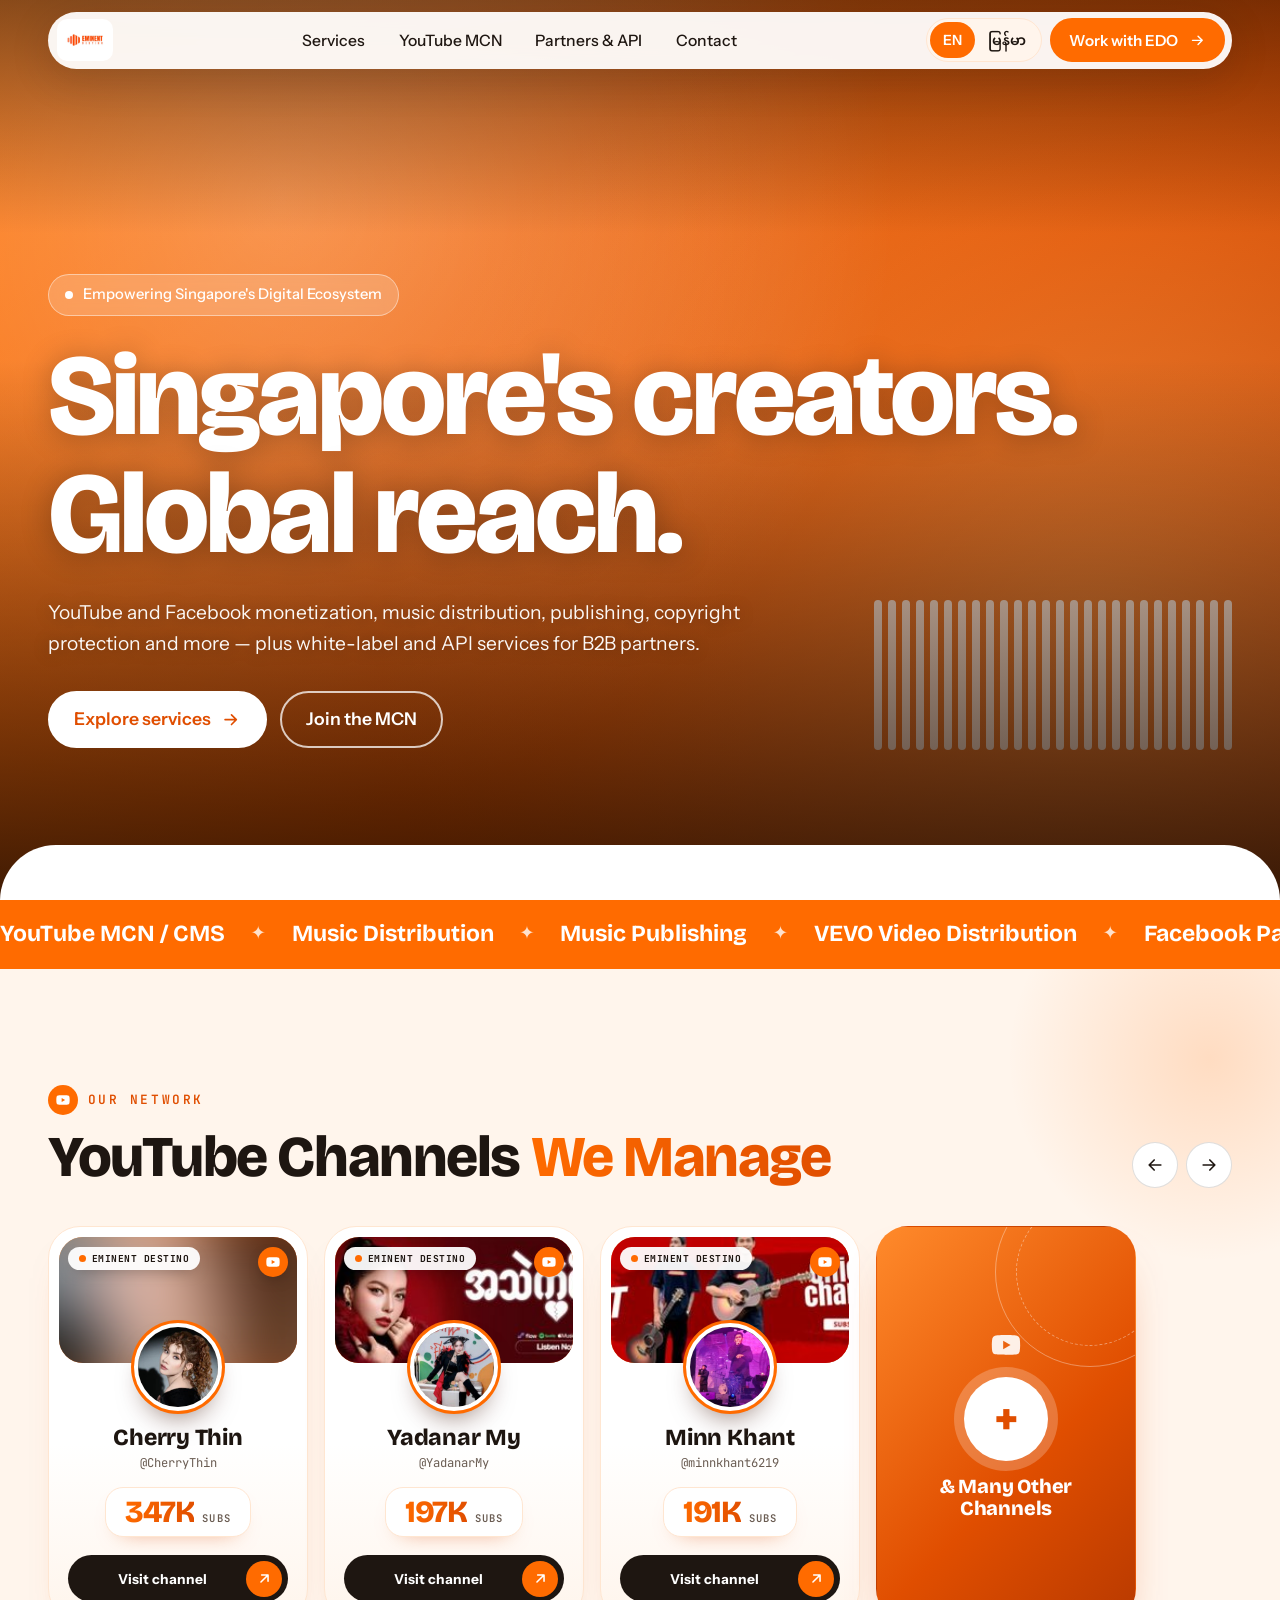
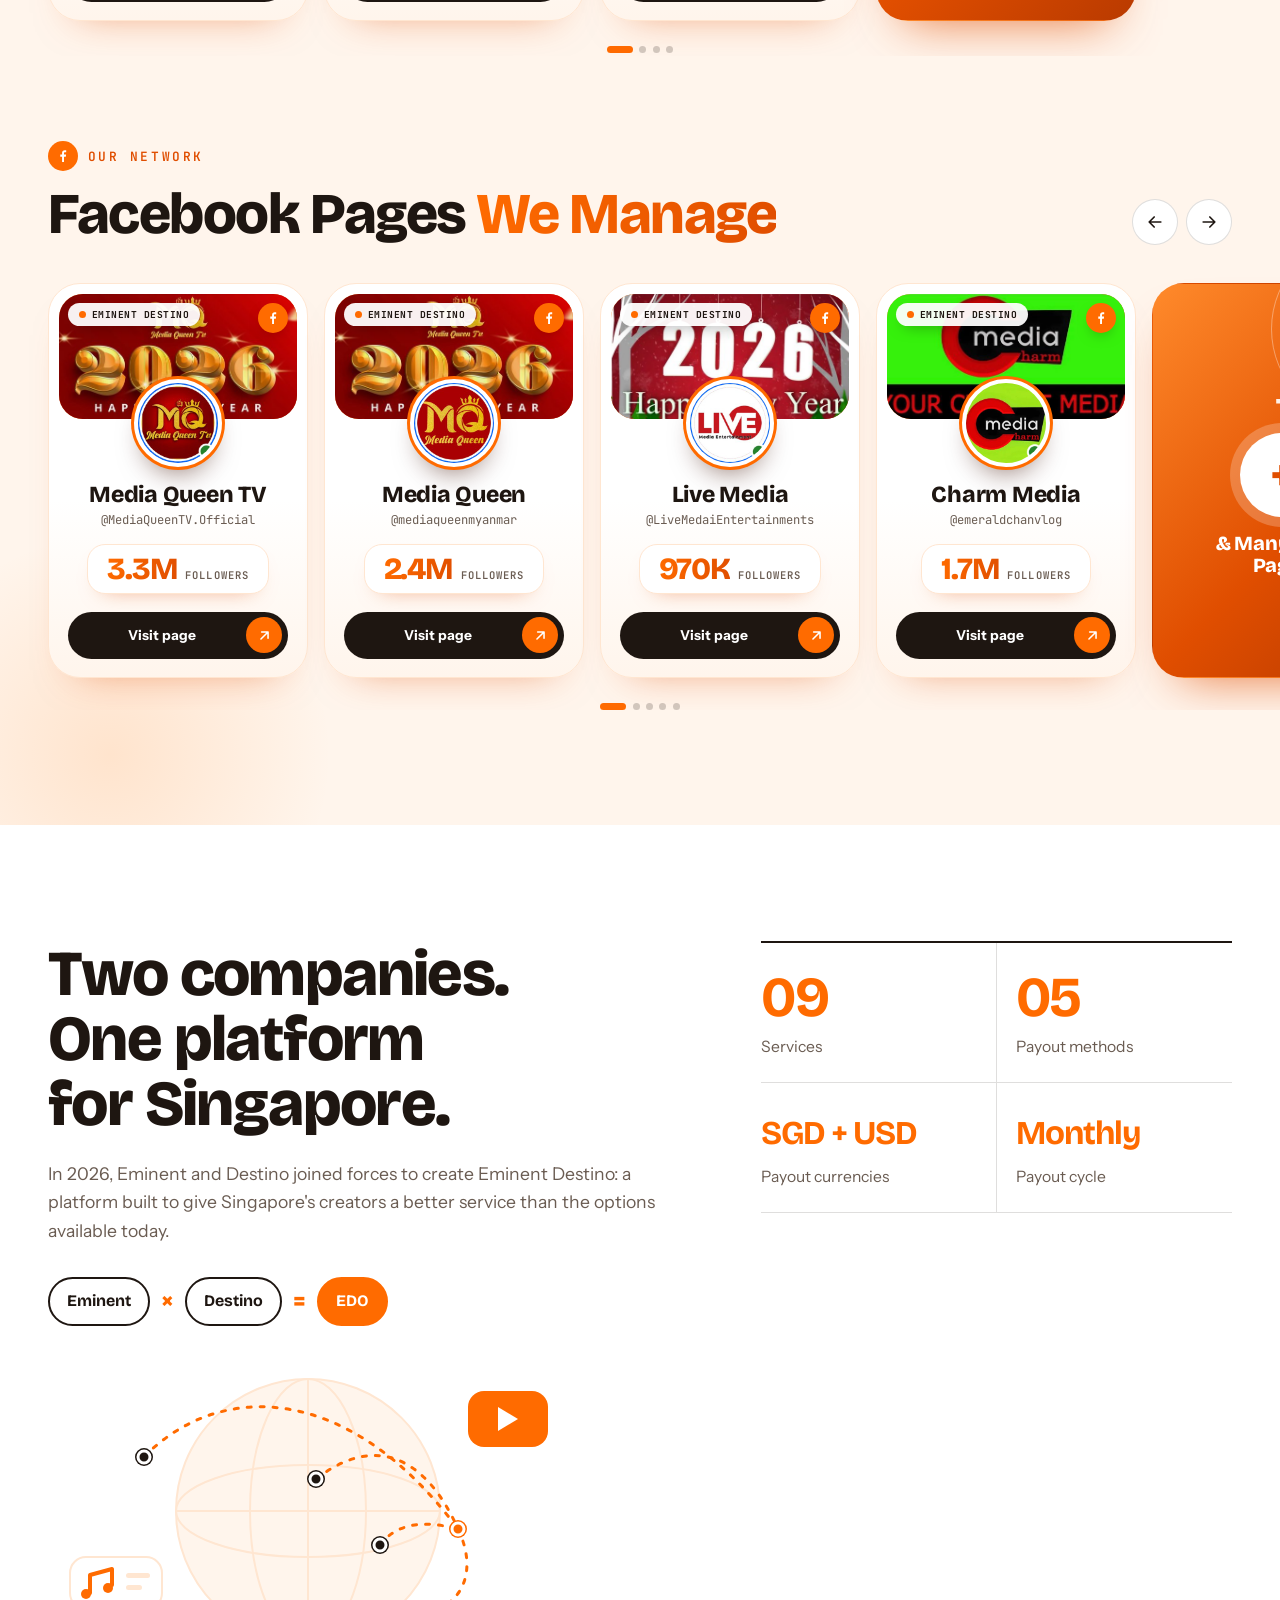
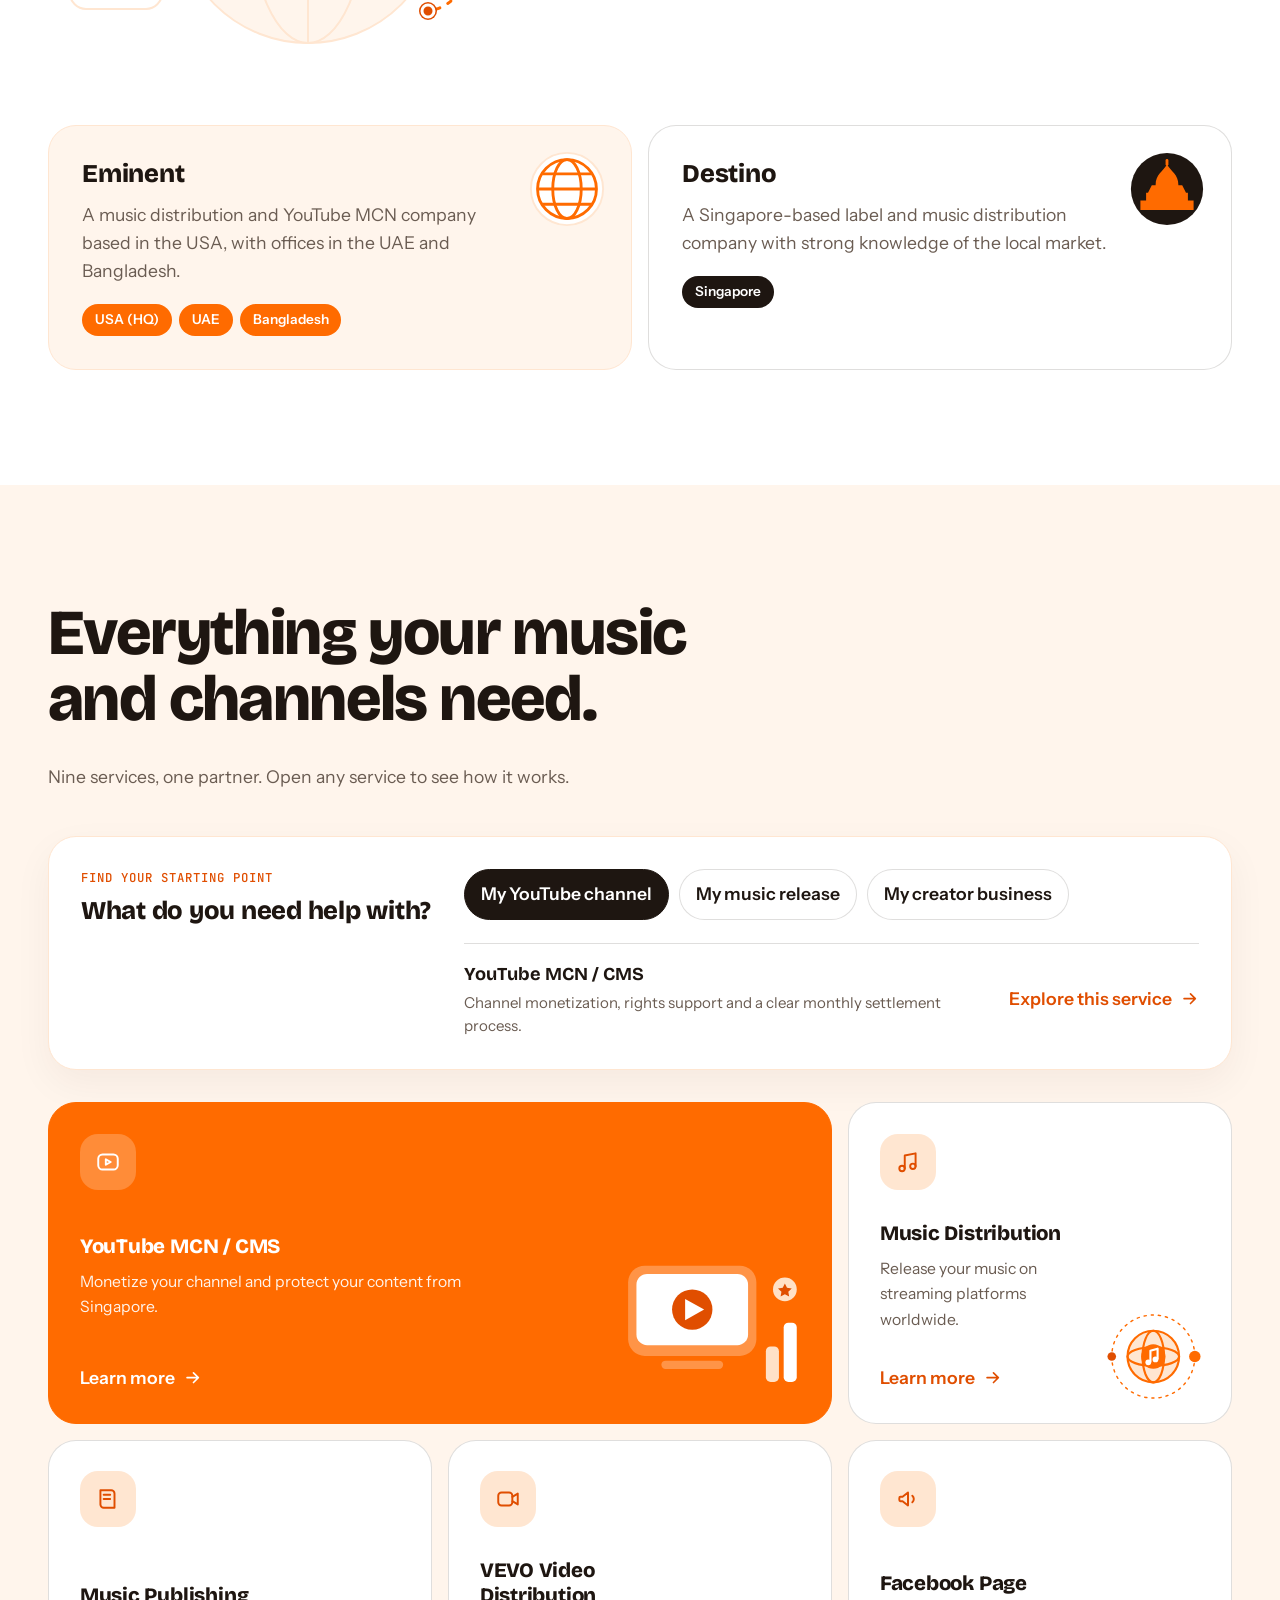
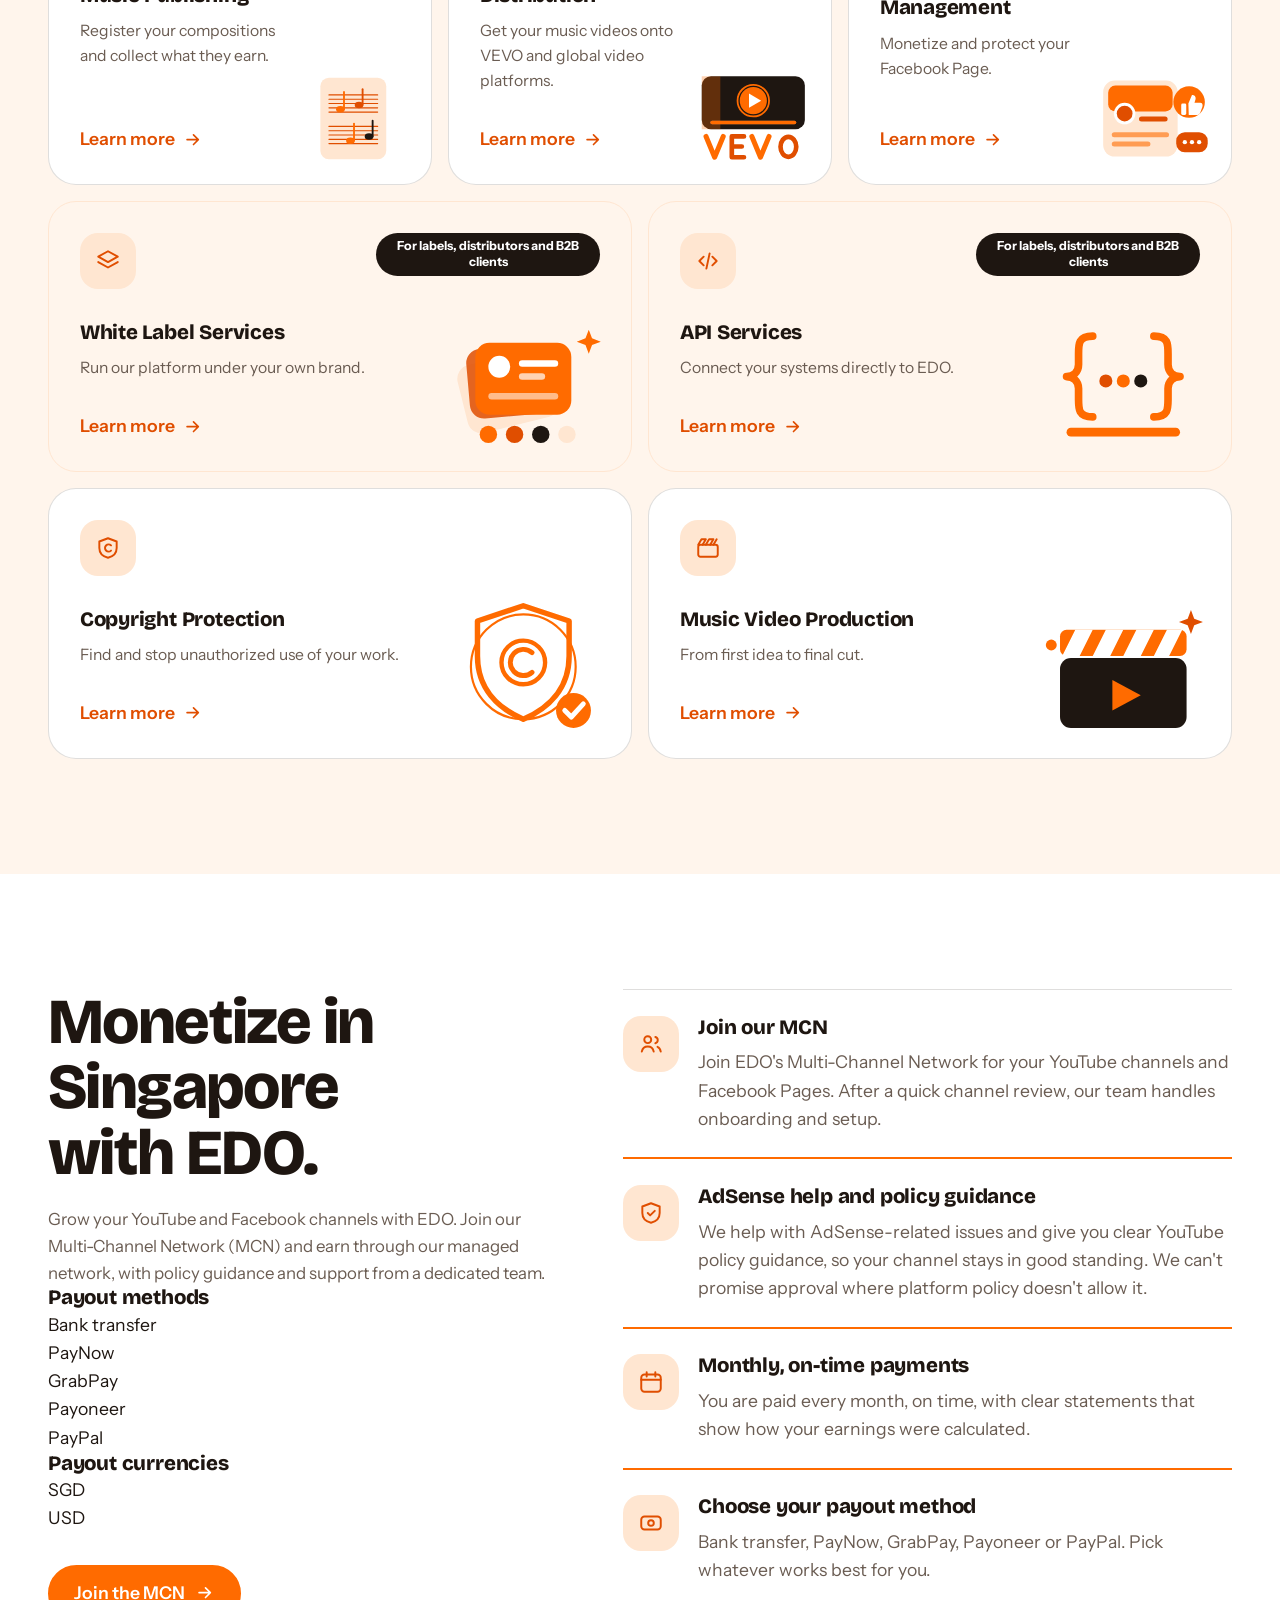
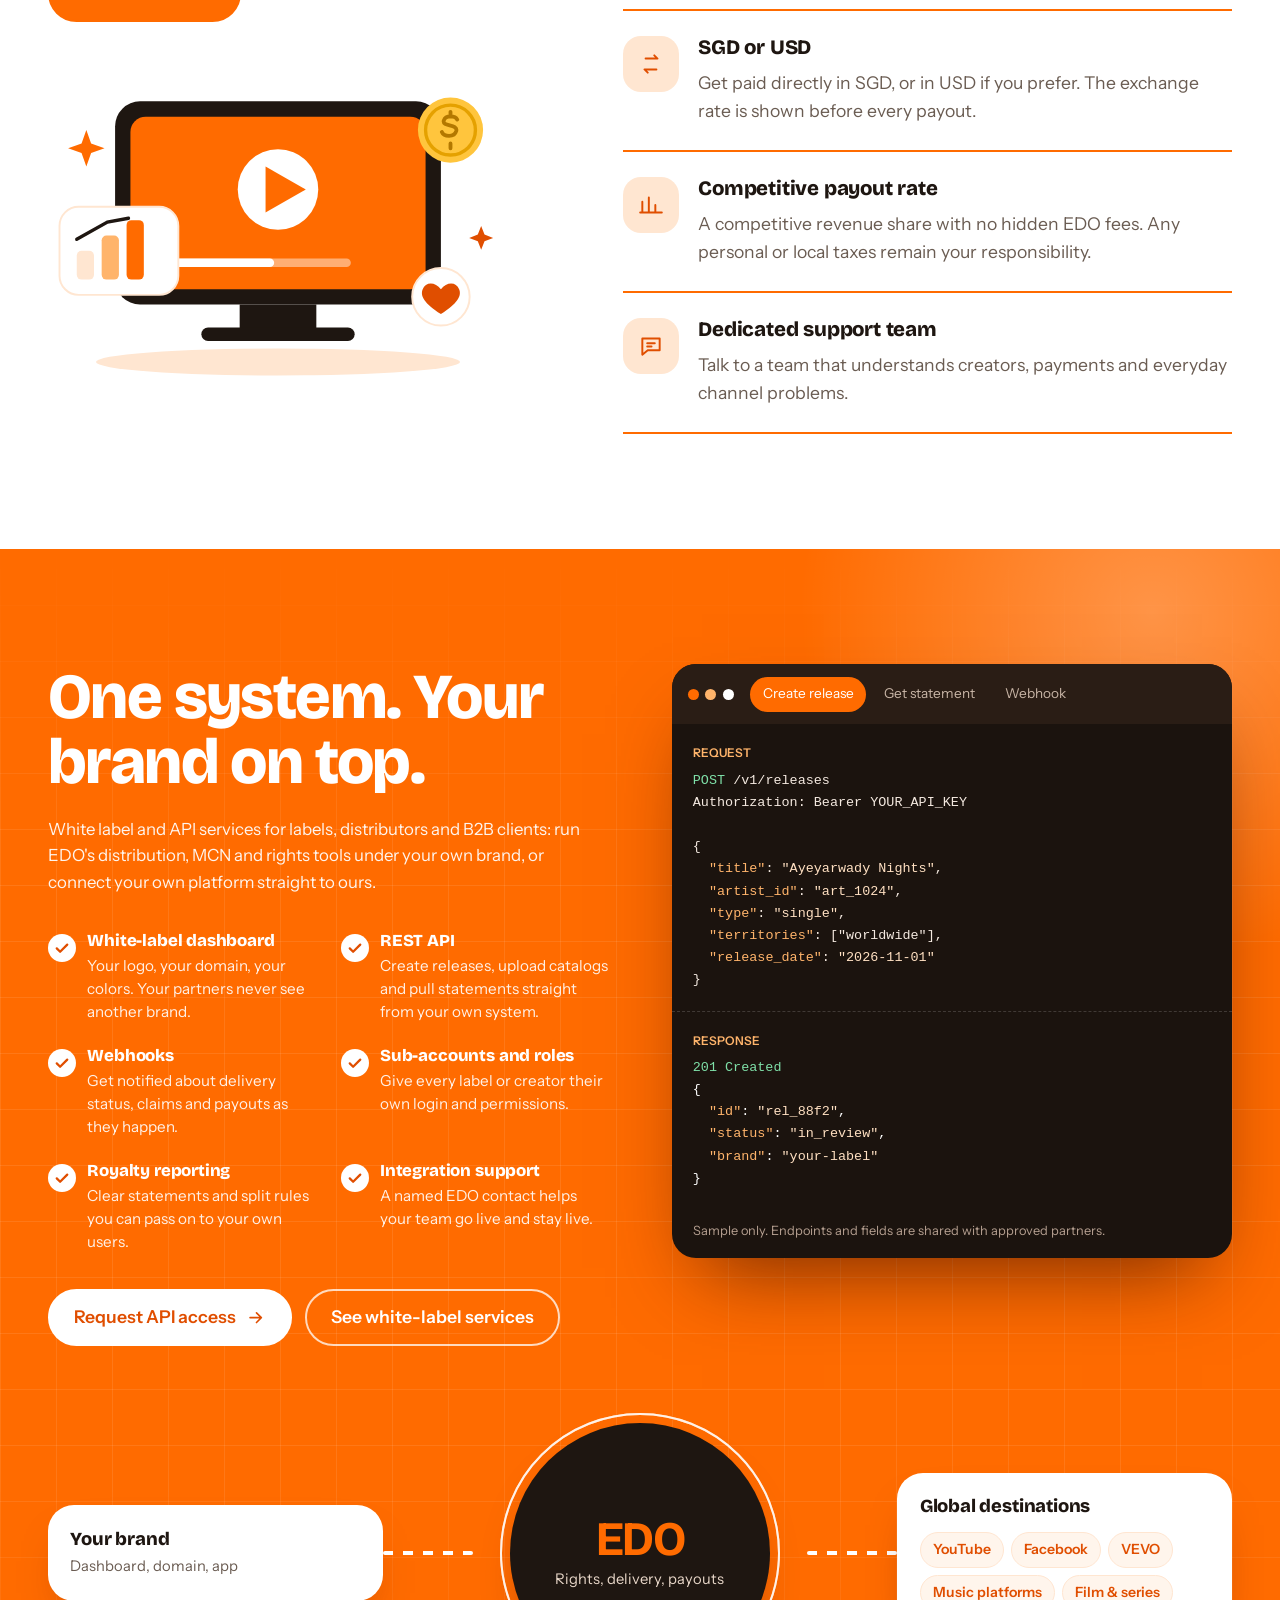
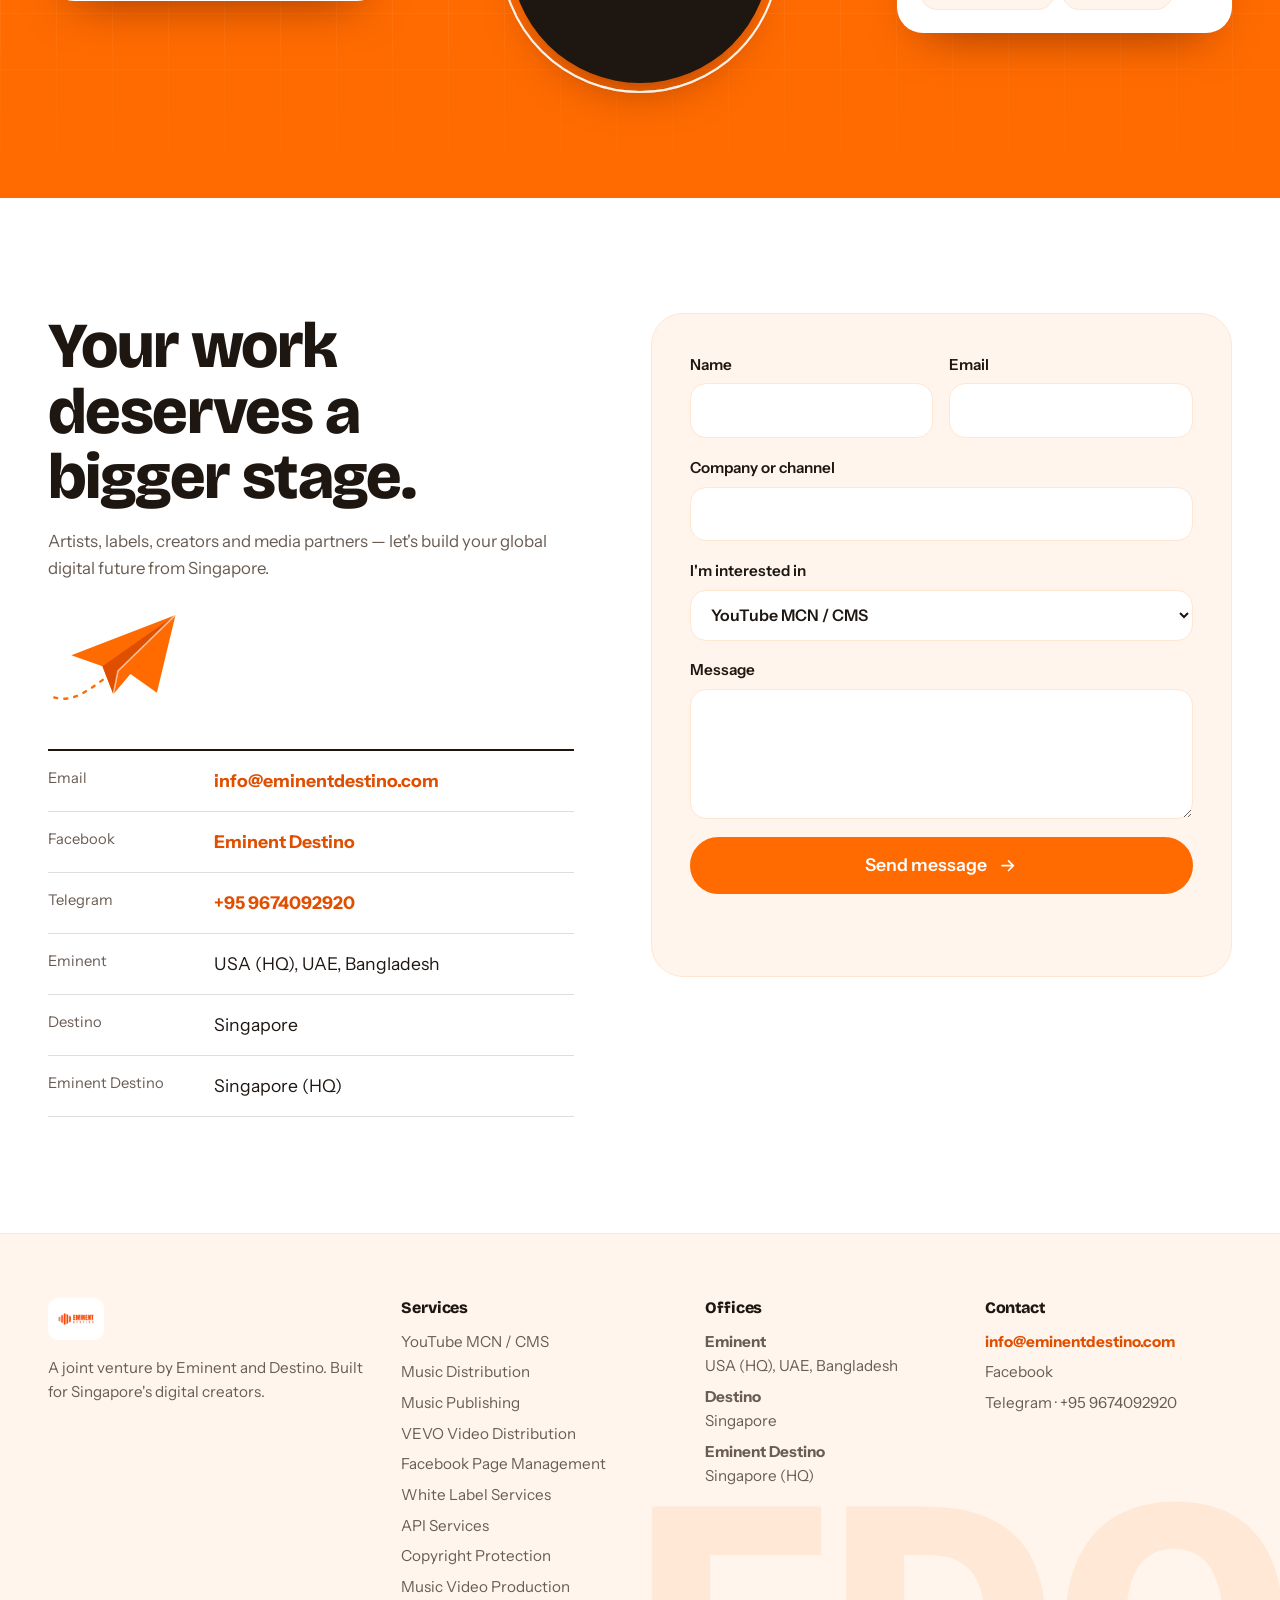
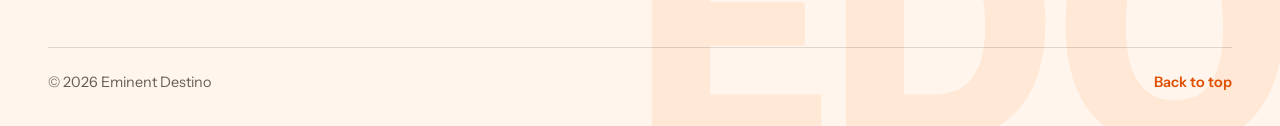
==== commit 7517a741: "Move network sliders right after the hero; redesign cards as framed profile cards showing the real c" ====
--- a/index.html
+++ b/index.html
@@ -576,40 +576,46 @@
 .slider__dots button.on{width:26px;background:var(--orange)}
 @keyframes spin{to{transform:rotate(360deg)}}
 
-/* network cards: dark spotlight style */
-.ncard{position:relative;isolation:isolate;display:flex;flex:1;flex-direction:column;justify-content:space-between;gap:1.3rem;min-width:0;min-height:360px;padding:1.1rem;overflow:hidden;border-radius:32px;background:var(--ink);color:#fff;transition:transform .45s var(--ease),box-shadow .45s}
-a.ncard:hover{transform:translateY(-8px);box-shadow:0 32px 60px -28px rgba(224,78,0,.8)}
-.ncard__bg{position:absolute;inset:0;z-index:-1;overflow:hidden}
-.ncard__bg img{width:100%;height:100%;object-fit:cover;filter:brightness(.62) saturate(1.05);transition:transform .8s var(--ease)}
-.ncard__bg img.is-blur{filter:blur(26px) brightness(.58) saturate(1.35);transform:scale(1.5)}
-a.ncard:hover .ncard__bg img:not(.is-blur){transform:scale(1.08)}
-.ncard__bg::after{content:"";position:absolute;inset:0;background:radial-gradient(120% 70% at 100% 100%,rgba(255,107,0,.5),transparent 60%),linear-gradient(180deg,rgba(30,22,17,.2) 0%,rgba(30,22,17,.88) 60%,#1E1611 100%)}
-.ncard__top{display:flex;align-items:center;justify-content:space-between;flex-wrap:wrap;gap:.4rem}
-.ncard__plat{display:inline-flex;align-items:center;gap:.4rem;padding:.25rem .7rem .25rem .3rem;border-radius:999px;background:rgba(255,255,255,.16);backdrop-filter:blur(8px);-webkit-backdrop-filter:blur(8px);font:600 .7rem var(--f-body)}
-.ncard__plat svg{width:22px;height:22px;padding:4px;border-radius:50%;background:var(--orange);fill:#fff}
-.ncard__ed{display:inline-flex;align-items:center;gap:.4rem;padding:.33rem .65rem;border-radius:999px;background:#fff;color:var(--ink);font:700 .6rem var(--f-mono);letter-spacing:.04em;text-transform:uppercase;white-space:nowrap}
+/* network cards: framed profile cards, banner shown as the channel's own */
+.net{position:relative;overflow:hidden;isolation:isolate}
+.net::before,.net::after{content:"";position:absolute;z-index:-1;border-radius:50%;pointer-events:none}
+.net::before{top:-120px;right:-140px;width:420px;height:420px;background:radial-gradient(circle,rgba(255,107,0,.18),transparent 68%)}
+.net::after{bottom:-160px;left:-120px;width:460px;height:460px;background:radial-gradient(circle,rgba(255,138,43,.16),transparent 68%)}
+.ncard{position:relative;display:flex;flex:1;flex-direction:column;align-items:center;min-width:0;padding:.6rem .6rem 1.1rem;text-align:center;background:linear-gradient(180deg,#fff 0%,#fff 55%,var(--orange-tint) 100%);border:1px solid var(--orange-soft);border-radius:32px;box-shadow:0 22px 40px -30px rgba(224,78,0,.55);transition:transform .45s var(--ease),box-shadow .45s,border-color .3s}
+a.ncard:hover{transform:translateY(-8px);border-color:var(--orange);box-shadow:0 34px 56px -28px rgba(255,107,0,.7)}
+.ncard__banner{position:relative;align-self:stretch;aspect-ratio:1.9/1;overflow:hidden;border-radius:24px;background:linear-gradient(135deg,#FF8A2B,#E04E00 62%,#B93A00)}
+.ncard__banner img{position:absolute;inset:0;width:100%;height:100%;object-fit:cover;object-position:center;transition:transform .8s var(--ease)}
+.ncard__banner img.is-blur{filter:blur(22px) saturate(1.3);transform:scale(1.6)}
+a.ncard:hover .ncard__banner img:not(.is-blur){transform:scale(1.06)}
+.ncard__ed{position:absolute;left:.6rem;top:.6rem;display:inline-flex;align-items:center;gap:.4rem;padding:.32rem .65rem;border-radius:999px;background:rgba(255,255,255,.94);color:var(--ink);font:700 .6rem var(--f-mono);letter-spacing:.05em;text-transform:uppercase;white-space:nowrap;box-shadow:0 6px 16px -8px rgba(0,0,0,.55)}
 .ncard__ed i{width:7px;height:7px;border-radius:50%;background:var(--orange);animation:edPing 2s infinite}
 @keyframes edPing{0%{box-shadow:0 0 0 0 rgba(255,107,0,.6)}70%,100%{box-shadow:0 0 0 7px rgba(255,107,0,0)}}
-.ncard__mid{margin-top:auto;min-width:0}
-.ncard__avatar{display:block;width:88px;height:88px;overflow:hidden;border-radius:28px;border:3px solid var(--orange);background:var(--orange-tint);box-shadow:0 0 0 5px rgba(255,107,0,.25),0 18px 30px -14px rgba(0,0,0,.7);transform:rotate(-4deg);transition:transform .5s var(--ease)}
-a.ncard:hover .ncard__avatar{transform:rotate(0) scale(1.06)}
+.ncard__plat{position:absolute;right:.6rem;top:.6rem;display:grid;place-items:center;width:30px;height:30px;border-radius:50%;background:var(--orange);color:#fff;box-shadow:0 6px 16px -8px rgba(0,0,0,.55)}
+.ncard__plat svg{width:16px;height:16px;fill:currentColor}
+.ncard__avatar{position:relative;z-index:1;display:block;width:88px;height:88px;margin-top:-40px;overflow:hidden;border-radius:50%;border:4px solid #fff;background:var(--orange-tint);box-shadow:0 0 0 3px var(--orange),0 16px 28px -12px rgba(60,15,0,.6);transition:transform .5s var(--ease)}
+a.ncard:hover .ncard__avatar{transform:scale(1.07) rotate(-3deg)}
 .ncard__avatar img{display:block;width:100%;height:100%;object-fit:cover}
-.ncard h3{margin-top:1rem;font-size:clamp(1.35rem,2vw,1.65rem);line-height:1.1;color:#fff;overflow-wrap:anywhere}
-.ncard__handle{margin-top:.35rem;overflow:hidden;text-overflow:ellipsis;white-space:nowrap;font:.76rem var(--f-mono);color:rgba(255,255,255,.65)}
-.ncard__bot{display:flex;align-items:flex-end;justify-content:space-between;gap:.8rem;padding-top:1rem;border-top:1px solid rgba(255,255,255,.18)}
-.ncard__stat b{display:block;font:800 clamp(2rem,3vw,2.6rem)/1 var(--f-display);letter-spacing:-.04em;background:linear-gradient(100deg,#FFB46B,var(--orange));-webkit-background-clip:text;background-clip:text;color:transparent}
-.ncard__stat span{display:block;margin-top:.35rem;font:600 .66rem var(--f-mono);letter-spacing:.1em;text-transform:uppercase;color:rgba(255,255,255,.7)}
-.ncard__go{display:inline-flex;align-items:center;gap:.55rem;font-weight:700;font-size:.8rem;color:#fff;text-align:right}
-.ncard__go i{display:grid;place-items:center;flex:none;width:44px;height:44px;border-radius:50%;background:var(--orange);transition:transform .4s var(--ease),background .3s}
-.ncard__go svg{width:18px;height:18px;fill:none;stroke:#fff;stroke-width:2.2;stroke-linecap:round;stroke-linejoin:round;transition:stroke .3s}
-a.ncard:hover .ncard__go i{transform:rotate(45deg);background:#fff}
-a.ncard:hover .ncard__go svg{stroke:var(--orange-deep)}
-.ncard--more{align-items:center;justify-content:center;gap:1rem;text-align:center;background:#fff;color:var(--ink);border:2px dashed var(--orange)}
-.ncard--more .plus{display:grid;place-items:center;width:84px;height:84px;border-radius:50%;background:var(--orange);color:#fff;font:800 3rem/1 var(--f-display);box-shadow:0 0 0 10px var(--orange-soft);animation:float 4.6s ease-in-out infinite alternate;--r:0deg}
-.ncard--more h3{margin:0;color:var(--ink);font-size:1.25rem}
+.ncard h3{margin-top:.9rem;padding-inline:.8rem;font-size:clamp(1.25rem,1.8vw,1.5rem);line-height:1.1;overflow-wrap:anywhere}
+.ncard__handle{max-width:100%;padding-inline:.8rem;margin-top:.3rem;overflow:hidden;text-overflow:ellipsis;white-space:nowrap;font:.76rem var(--f-mono);color:var(--muted)}
+.ncard__stat{display:inline-flex;align-items:baseline;gap:.5rem;margin-top:1rem;padding:.55rem 1.2rem;border-radius:18px;background:#fff;border:1px solid var(--orange-soft);box-shadow:0 10px 22px -16px rgba(224,78,0,.6)}
+.ncard__stat b{font:800 clamp(1.7rem,2.4vw,2.1rem)/1 var(--f-display);letter-spacing:-.04em;background:linear-gradient(100deg,var(--orange),var(--orange-deep));-webkit-background-clip:text;background-clip:text;color:transparent}
+.ncard__stat span{font:600 .66rem var(--f-mono);letter-spacing:.1em;text-transform:uppercase;color:var(--muted)}
+.ncard__cta{display:inline-flex;align-items:center;justify-content:center;gap:.6rem;align-self:stretch;margin:1.1rem .6rem 0;padding:.35rem .35rem .35rem 1.2rem;border-radius:999px;background:var(--ink);color:#fff;font-weight:700;font-size:.86rem;transition:background .3s}
+.ncard__cta>span{flex:1;text-align:center}
+.ncard__cta i{display:grid;place-items:center;flex:none;width:36px;height:36px;border-radius:50%;background:var(--orange);transition:transform .4s var(--ease)}
+.ncard__cta svg{width:17px;height:17px;fill:none;stroke:#fff;stroke-width:2.2;stroke-linecap:round;stroke-linejoin:round}
+a.ncard:hover .ncard__cta{background:var(--orange)}
+a.ncard:hover .ncard__cta i{background:#fff;transform:rotate(45deg)}
+a.ncard:hover .ncard__cta svg{stroke:var(--orange-deep)}
+.ncard--more{position:relative;overflow:hidden;align-items:center;justify-content:center;gap:.9rem;padding:1.5rem;color:#fff;background:linear-gradient(135deg,#FF8A2B,#E04E00 60%,#B93A00);border-color:transparent;box-shadow:0 26px 50px -28px rgba(224,78,0,.8)}
+.ncard--more .ring{position:absolute;right:-50px;top:-50px;width:190px;height:190px;border-radius:50%;border:1px solid rgba(255,255,255,.35);animation:spin 18s linear infinite}
+.ncard--more .ring::after{content:"";position:absolute;inset:20px;border-radius:50%;border:1px dashed rgba(255,255,255,.4)}
+.ncard__big svg{width:34px;height:34px;fill:rgba(255,255,255,.9)}
+.ncard--more .plus{display:grid;place-items:center;width:84px;height:84px;border-radius:50%;background:#fff;color:var(--orange-deep);font:800 3rem/1 var(--f-display);box-shadow:0 0 0 10px rgba(255,255,255,.22);animation:float 4.6s ease-in-out infinite alternate;--r:0deg}
+.ncard--more h3{margin:0;color:#fff;font-size:1.25rem}
 html[lang="my"] .ncard__stat span,html[lang="my"] .ncard__ed{letter-spacing:0}
-@media (max-width:420px){.ncard{min-height:340px}.ncard__go>span{display:none}}
-@media (prefers-reduced-motion:reduce){.ncard__ed i,.ncard--more .plus{animation:none}}
+@media (max-width:420px){.ncard__avatar{width:80px;height:80px;margin-top:-36px}}
+@media (prefers-reduced-motion:reduce){.ncard__ed i,.ncard--more .plus,.ncard--more .ring{animation:none}}
 
 ol{margin:0;padding:0;list-style:none}
 .sp-hero::after{background:var(--orange-tint)}
@@ -673,6 +679,100 @@
   </section>
 
   <div class="marquee" aria-hidden="true"><div class="marquee__track"><div class="marquee__item" data-s="youtube-mcn|t">YouTube MCN / CMS</div><div class="marquee__item" data-s="music-distribution|t">Music Distribution</div><div class="marquee__item" data-s="music-publishing|t">Music Publishing</div><div class="marquee__item" data-s="vevo|t">VEVO Video Distribution</div><div class="marquee__item" data-s="facebook|t">Facebook Page Management</div><div class="marquee__item" data-s="white-label|t">White Label Services</div><div class="marquee__item" data-s="api|t">API Services</div><div class="marquee__item" data-s="copyright|t">Copyright Protection</div><div class="marquee__item" data-s="video-production|t">Music Video Production</div><div class="marquee__item" data-s="youtube-mcn|t">YouTube MCN / CMS</div><div class="marquee__item" data-s="music-distribution|t">Music Distribution</div><div class="marquee__item" data-s="music-publishing|t">Music Publishing</div><div class="marquee__item" data-s="vevo|t">VEVO Video Distribution</div><div class="marquee__item" data-s="facebook|t">Facebook Page Management</div><div class="marquee__item" data-s="white-label|t">White Label Services</div><div class="marquee__item" data-s="api|t">API Services</div><div class="marquee__item" data-s="copyright|t">Copyright Protection</div><div class="marquee__item" data-s="video-production|t">Music Video Production</div></div></div>
+
+  <section class="sec sec--tint net" id="network">
+    <div class="net__stack">
+      <div class="slider" data-slider data-dir="1" data-reveal>
+        <div class="wrap slider__head">
+          <div>
+            <p class="net__eyebrow"><span class="net__ico"><svg viewBox="0 0 24 24" aria-hidden="true"><path d="M21.6 7.2a2.5 2.5 0 0 0-1.8-1.8C18.2 5 12 5 12 5s-6.2 0-7.8.4A2.5 2.5 0 0 0 2.4 7.2C2 8.8 2 12 2 12s0 3.2.4 4.8a2.5 2.5 0 0 0 1.8 1.8C5.8 19 12 19 12 19s6.2 0 7.8-.4a2.5 2.5 0 0 0 1.8-1.8c.4-1.6.4-4.8.4-4.8s0-3.2-.4-4.8zM10 15V9l5.2 3z"/></svg></span><span data-i18n="net.eyebrow">Our network</span></p>
+            <h2 class="net__title"><span data-i18n="net.yt.a">YouTube Channels</span> <span class="ed-grad" data-i18n="net.we">We Manage</span></h2>
+          </div>
+          <div class="slider__arrows">
+            <button type="button" data-step="-1" aria-label="Previous" data-i18n-aria="net.prev"><svg viewBox="0 0 24 24" aria-hidden="true"><path d="M19 12H5M11 6l-6 6 6 6"/></svg></button>
+            <button type="button" data-step="1" aria-label="Next" data-i18n-aria="net.next"><svg viewBox="0 0 24 24" aria-hidden="true"><path d="M5 12h14M13 6l6 6-6 6"/></svg></button>
+          </div>
+        </div>
+        <div class="slider__track" tabindex="0">
+          <div class="slide"><a class="ncard" href="https://www.youtube.com/channel/UCY27TbDPX29x_svRtlGEIqg" target="_blank" rel="noopener noreferrer">
+            <div class="ncard__banner"><img class="is-blur" src="assets/channels/cherry-thin-avatar.jpg" alt="" loading="lazy"><span class="ncard__ed"><i></i>Eminent Destino</span><span class="ncard__plat" title="YouTube"><svg viewBox="0 0 24 24" aria-hidden="true"><path d="M21.6 7.2a2.5 2.5 0 0 0-1.8-1.8C18.2 5 12 5 12 5s-6.2 0-7.8.4A2.5 2.5 0 0 0 2.4 7.2C2 8.8 2 12 2 12s0 3.2.4 4.8a2.5 2.5 0 0 0 1.8 1.8C5.8 19 12 19 12 19s6.2 0 7.8-.4a2.5 2.5 0 0 0 1.8-1.8c.4-1.6.4-4.8.4-4.8s0-3.2-.4-4.8zM10 15V9l5.2 3z"/></svg></span></div>
+            <span class="ncard__avatar"><img src="assets/channels/cherry-thin-avatar.jpg" alt="Cherry Thin" loading="lazy" width="96" height="96"></span>
+            <h3>Cherry Thin</h3>
+            <p class="ncard__handle" dir="ltr">@CherryThin</p>
+            <div class="ncard__stat"><b>347K</b><span data-i18n="net.subs">subs</span></div>
+            <span class="ncard__cta"><span data-i18n="net.visit.ch">Visit channel</span><i><svg viewBox="0 0 24 24" aria-hidden="true"><path d="M7 17 17 7M8 7h9v9"/></svg></i></span>
+          </a></div>
+          <div class="slide"><a class="ncard" href="https://www.youtube.com/channel/UC2x7MYBDL9kMxvNu5d-Lslw" target="_blank" rel="noopener noreferrer">
+            <div class="ncard__banner"><img src="assets/channels/yadanar-my-banner.jpg" alt="" loading="lazy"><span class="ncard__ed"><i></i>Eminent Destino</span><span class="ncard__plat" title="YouTube"><svg viewBox="0 0 24 24" aria-hidden="true"><path d="M21.6 7.2a2.5 2.5 0 0 0-1.8-1.8C18.2 5 12 5 12 5s-6.2 0-7.8.4A2.5 2.5 0 0 0 2.4 7.2C2 8.8 2 12 2 12s0 3.2.4 4.8a2.5 2.5 0 0 0 1.8 1.8C5.8 19 12 19 12 19s6.2 0 7.8-.4a2.5 2.5 0 0 0 1.8-1.8c.4-1.6.4-4.8.4-4.8s0-3.2-.4-4.8zM10 15V9l5.2 3z"/></svg></span></div>
+            <span class="ncard__avatar"><img src="assets/channels/yadanar-my-avatar.jpg" alt="Yadanar My" loading="lazy" width="96" height="96"></span>
+            <h3>Yadanar My</h3>
+            <p class="ncard__handle" dir="ltr">@YadanarMy</p>
+            <div class="ncard__stat"><b>197K</b><span data-i18n="net.subs">subs</span></div>
+            <span class="ncard__cta"><span data-i18n="net.visit.ch">Visit channel</span><i><svg viewBox="0 0 24 24" aria-hidden="true"><path d="M7 17 17 7M8 7h9v9"/></svg></i></span>
+          </a></div>
+          <div class="slide"><a class="ncard" href="https://www.youtube.com/channel/UCIgJyRyiZfO0NHQImuGPf9g" target="_blank" rel="noopener noreferrer">
+            <div class="ncard__banner"><img src="assets/channels/minn-khant-banner.jpg" alt="" loading="lazy"><span class="ncard__ed"><i></i>Eminent Destino</span><span class="ncard__plat" title="YouTube"><svg viewBox="0 0 24 24" aria-hidden="true"><path d="M21.6 7.2a2.5 2.5 0 0 0-1.8-1.8C18.2 5 12 5 12 5s-6.2 0-7.8.4A2.5 2.5 0 0 0 2.4 7.2C2 8.8 2 12 2 12s0 3.2.4 4.8a2.5 2.5 0 0 0 1.8 1.8C5.8 19 12 19 12 19s6.2 0 7.8-.4a2.5 2.5 0 0 0 1.8-1.8c.4-1.6.4-4.8.4-4.8s0-3.2-.4-4.8zM10 15V9l5.2 3z"/></svg></span></div>
+            <span class="ncard__avatar"><img src="assets/channels/minn-khant-avatar.jpg" alt="Minn Khant" loading="lazy" width="96" height="96"></span>
+            <h3>Minn Khant</h3>
+            <p class="ncard__handle" dir="ltr">@minnkhant6219</p>
+            <div class="ncard__stat"><b>191K</b><span data-i18n="net.subs">subs</span></div>
+            <span class="ncard__cta"><span data-i18n="net.visit.ch">Visit channel</span><i><svg viewBox="0 0 24 24" aria-hidden="true"><path d="M7 17 17 7M8 7h9v9"/></svg></i></span>
+          </a></div>
+          <div class="slide"><div class="ncard ncard--more"><i class="ring" aria-hidden="true"></i><span class="ncard__big" aria-hidden="true"><svg viewBox="0 0 24 24" aria-hidden="true"><path d="M21.6 7.2a2.5 2.5 0 0 0-1.8-1.8C18.2 5 12 5 12 5s-6.2 0-7.8.4A2.5 2.5 0 0 0 2.4 7.2C2 8.8 2 12 2 12s0 3.2.4 4.8a2.5 2.5 0 0 0 1.8 1.8C5.8 19 12 19 12 19s6.2 0 7.8-.4a2.5 2.5 0 0 0 1.8-1.8c.4-1.6.4-4.8.4-4.8s0-3.2-.4-4.8zM10 15V9l5.2 3z"/></svg></span><span class="plus" aria-hidden="true">+</span><h3 data-i18n="net.more.ch">&amp; Many Other Channels</h3></div></div>
+        </div>
+        <div class="slider__dots" aria-hidden="true"></div>
+      </div>
+      <div class="slider" data-slider data-dir="-1" data-reveal>
+        <div class="wrap slider__head">
+          <div>
+            <p class="net__eyebrow"><span class="net__ico"><svg viewBox="0 0 24 24" aria-hidden="true"><path d="M13.5 21v-8h2.7l.4-3.2h-3.1V7.8c0-.9.3-1.5 1.6-1.5h1.7V3.4c-.3 0-1.2-.1-2.2-.1-2.4 0-4 1.4-4 4.1v2.4H7.9V13h2.7v8z"/></svg></span><span data-i18n="net.eyebrow">Our network</span></p>
+            <h2 class="net__title"><span data-i18n="net.fb.a">Facebook Pages</span> <span class="ed-grad" data-i18n="net.we">We Manage</span></h2>
+          </div>
+          <div class="slider__arrows">
+            <button type="button" data-step="-1" aria-label="Previous" data-i18n-aria="net.prev"><svg viewBox="0 0 24 24" aria-hidden="true"><path d="M19 12H5M11 6l-6 6 6 6"/></svg></button>
+            <button type="button" data-step="1" aria-label="Next" data-i18n-aria="net.next"><svg viewBox="0 0 24 24" aria-hidden="true"><path d="M5 12h14M13 6l6 6-6 6"/></svg></button>
+          </div>
+        </div>
+        <div class="slider__track" tabindex="0">
+          <div class="slide"><a class="ncard" href="https://www.facebook.com/MediaQueenTV.Official" target="_blank" rel="noopener noreferrer">
+            <div class="ncard__banner"><img src="assets/channels/media-queen-tv-banner.jpg" alt="" loading="lazy"><span class="ncard__ed"><i></i>Eminent Destino</span><span class="ncard__plat" title="Facebook"><svg viewBox="0 0 24 24" aria-hidden="true"><path d="M13.5 21v-8h2.7l.4-3.2h-3.1V7.8c0-.9.3-1.5 1.6-1.5h1.7V3.4c-.3 0-1.2-.1-2.2-.1-2.4 0-4 1.4-4 4.1v2.4H7.9V13h2.7v8z"/></svg></span></div>
+            <span class="ncard__avatar"><img src="assets/channels/media-queen-tv-avatar.jpg" alt="Media Queen TV" loading="lazy" width="96" height="96"></span>
+            <h3>Media Queen TV</h3>
+            <p class="ncard__handle" dir="ltr">@MediaQueenTV.Official</p>
+            <div class="ncard__stat"><b>3.3M</b><span data-i18n="net.followers">followers</span></div>
+            <span class="ncard__cta"><span data-i18n="net.visit.pg">Visit page</span><i><svg viewBox="0 0 24 24" aria-hidden="true"><path d="M7 17 17 7M8 7h9v9"/></svg></i></span>
+          </a></div>
+          <div class="slide"><a class="ncard" href="https://www.facebook.com/mediaqueenmyanmar" target="_blank" rel="noopener noreferrer">
+            <div class="ncard__banner"><img src="assets/channels/media-queen-banner.jpg" alt="" loading="lazy"><span class="ncard__ed"><i></i>Eminent Destino</span><span class="ncard__plat" title="Facebook"><svg viewBox="0 0 24 24" aria-hidden="true"><path d="M13.5 21v-8h2.7l.4-3.2h-3.1V7.8c0-.9.3-1.5 1.6-1.5h1.7V3.4c-.3 0-1.2-.1-2.2-.1-2.4 0-4 1.4-4 4.1v2.4H7.9V13h2.7v8z"/></svg></span></div>
+            <span class="ncard__avatar"><img src="assets/channels/media-queen-avatar.jpg" alt="Media Queen" loading="lazy" width="96" height="96"></span>
+            <h3>Media Queen</h3>
+            <p class="ncard__handle" dir="ltr">@mediaqueenmyanmar</p>
+            <div class="ncard__stat"><b>2.4M</b><span data-i18n="net.followers">followers</span></div>
+            <span class="ncard__cta"><span data-i18n="net.visit.pg">Visit page</span><i><svg viewBox="0 0 24 24" aria-hidden="true"><path d="M7 17 17 7M8 7h9v9"/></svg></i></span>
+          </a></div>
+          <div class="slide"><a class="ncard" href="https://www.facebook.com/LiveMedaiEntertainments" target="_blank" rel="noopener noreferrer">
+            <div class="ncard__banner"><img src="assets/channels/live-media-banner.jpg" alt="" loading="lazy"><span class="ncard__ed"><i></i>Eminent Destino</span><span class="ncard__plat" title="Facebook"><svg viewBox="0 0 24 24" aria-hidden="true"><path d="M13.5 21v-8h2.7l.4-3.2h-3.1V7.8c0-.9.3-1.5 1.6-1.5h1.7V3.4c-.3 0-1.2-.1-2.2-.1-2.4 0-4 1.4-4 4.1v2.4H7.9V13h2.7v8z"/></svg></span></div>
+            <span class="ncard__avatar"><img src="assets/channels/live-media-avatar.jpg" alt="Live Media" loading="lazy" width="96" height="96"></span>
+            <h3>Live Media</h3>
+            <p class="ncard__handle" dir="ltr">@LiveMedaiEntertainments</p>
+            <div class="ncard__stat"><b>970K</b><span data-i18n="net.followers">followers</span></div>
+            <span class="ncard__cta"><span data-i18n="net.visit.pg">Visit page</span><i><svg viewBox="0 0 24 24" aria-hidden="true"><path d="M7 17 17 7M8 7h9v9"/></svg></i></span>
+          </a></div>
+          <div class="slide"><a class="ncard" href="https://www.facebook.com/emeraldchanvlog" target="_blank" rel="noopener noreferrer">
+            <div class="ncard__banner"><img src="assets/channels/charm-media-banner.jpg" alt="" loading="lazy"><span class="ncard__ed"><i></i>Eminent Destino</span><span class="ncard__plat" title="Facebook"><svg viewBox="0 0 24 24" aria-hidden="true"><path d="M13.5 21v-8h2.7l.4-3.2h-3.1V7.8c0-.9.3-1.5 1.6-1.5h1.7V3.4c-.3 0-1.2-.1-2.2-.1-2.4 0-4 1.4-4 4.1v2.4H7.9V13h2.7v8z"/></svg></span></div>
+            <span class="ncard__avatar"><img src="assets/channels/charm-media-avatar.jpg" alt="Charm Media" loading="lazy" width="96" height="96"></span>
+            <h3>Charm Media</h3>
+            <p class="ncard__handle" dir="ltr">@emeraldchanvlog</p>
+            <div class="ncard__stat"><b>1.7M</b><span data-i18n="net.followers">followers</span></div>
+            <span class="ncard__cta"><span data-i18n="net.visit.pg">Visit page</span><i><svg viewBox="0 0 24 24" aria-hidden="true"><path d="M7 17 17 7M8 7h9v9"/></svg></i></span>
+          </a></div>
+          <div class="slide"><div class="ncard ncard--more"><i class="ring" aria-hidden="true"></i><span class="ncard__big" aria-hidden="true"><svg viewBox="0 0 24 24" aria-hidden="true"><path d="M13.5 21v-8h2.7l.4-3.2h-3.1V7.8c0-.9.3-1.5 1.6-1.5h1.7V3.4c-.3 0-1.2-.1-2.2-.1-2.4 0-4 1.4-4 4.1v2.4H7.9V13h2.7v8z"/></svg></span><span class="plus" aria-hidden="true">+</span><h3 data-i18n="net.more.pg">&amp; Many Other Pages</h3></div></div>
+        </div>
+        <div class="slider__dots" aria-hidden="true"></div>
+      </div>
+    </div>
+  </section>
+
 
   <section class="sec" id="about">
     <div class="wrap">
@@ -911,135 +1011,6 @@
     </div>
   </section>
 
-
-  <section class="sec sec--tint net" id="network">
-    <div class="net__stack">
-      <div class="slider" data-slider data-dir="1" data-reveal>
-        <div class="wrap slider__head">
-          <div>
-            <p class="net__eyebrow"><span class="net__ico"><svg viewBox="0 0 24 24" aria-hidden="true"><path d="M21.6 7.2a2.5 2.5 0 0 0-1.8-1.8C18.2 5 12 5 12 5s-6.2 0-7.8.4A2.5 2.5 0 0 0 2.4 7.2C2 8.8 2 12 2 12s0 3.2.4 4.8a2.5 2.5 0 0 0 1.8 1.8C5.8 19 12 19 12 19s6.2 0 7.8-.4a2.5 2.5 0 0 0 1.8-1.8c.4-1.6.4-4.8.4-4.8s0-3.2-.4-4.8zM10 15V9l5.2 3z"/></svg></span><span data-i18n="net.eyebrow">Our network</span></p>
-            <h2 class="net__title"><span data-i18n="net.yt.a">YouTube Channels</span> <span class="ed-grad" data-i18n="net.we">We Manage</span></h2>
-          </div>
-          <div class="slider__arrows">
-            <button type="button" data-step="-1" aria-label="Previous" data-i18n-aria="net.prev"><svg viewBox="0 0 24 24" aria-hidden="true"><path d="M19 12H5M11 6l-6 6 6 6"/></svg></button>
-            <button type="button" data-step="1" aria-label="Next" data-i18n-aria="net.next"><svg viewBox="0 0 24 24" aria-hidden="true"><path d="M5 12h14M13 6l6 6-6 6"/></svg></button>
-          </div>
-        </div>
-        <div class="slider__track" tabindex="0">
-          <div class="slide"><a class="ncard" href="https://www.youtube.com/channel/UCY27TbDPX29x_svRtlGEIqg" target="_blank" rel="noopener noreferrer">
-            <div class="ncard__bg" aria-hidden="true"><img class="is-blur" src="assets/channels/cherry-thin-avatar.jpg" alt="" loading="lazy"></div>
-            <div class="ncard__top"><span class="ncard__plat"><svg viewBox="0 0 24 24" aria-hidden="true"><path d="M21.6 7.2a2.5 2.5 0 0 0-1.8-1.8C18.2 5 12 5 12 5s-6.2 0-7.8.4A2.5 2.5 0 0 0 2.4 7.2C2 8.8 2 12 2 12s0 3.2.4 4.8a2.5 2.5 0 0 0 1.8 1.8C5.8 19 12 19 12 19s6.2 0 7.8-.4a2.5 2.5 0 0 0 1.8-1.8c.4-1.6.4-4.8.4-4.8s0-3.2-.4-4.8zM10 15V9l5.2 3z"/></svg>YouTube</span><span class="ncard__ed"><i></i>Eminent Destino</span></div>
-            <div class="ncard__mid">
-              <span class="ncard__avatar"><img src="assets/channels/cherry-thin-avatar.jpg" alt="Cherry Thin" loading="lazy" width="88" height="88"></span>
-              <h3>Cherry Thin</h3>
-              <p class="ncard__handle" dir="ltr">@CherryThin</p>
-            </div>
-            <div class="ncard__bot">
-              <div class="ncard__stat"><b>347K</b><span data-i18n="net.subs">subs</span></div>
-              <span class="ncard__go"><span data-i18n="net.visit.ch">Visit channel</span><i><svg viewBox="0 0 24 24" aria-hidden="true"><path d="M7 17 17 7M8 7h9v9"/></svg></i></span>
-            </div>
-          </a></div>
-          <div class="slide"><a class="ncard" href="https://www.youtube.com/channel/UC2x7MYBDL9kMxvNu5d-Lslw" target="_blank" rel="noopener noreferrer">
-            <div class="ncard__bg" aria-hidden="true"><img src="assets/channels/yadanar-my-banner.jpg" alt="" loading="lazy"></div>
-            <div class="ncard__top"><span class="ncard__plat"><svg viewBox="0 0 24 24" aria-hidden="true"><path d="M21.6 7.2a2.5 2.5 0 0 0-1.8-1.8C18.2 5 12 5 12 5s-6.2 0-7.8.4A2.5 2.5 0 0 0 2.4 7.2C2 8.8 2 12 2 12s0 3.2.4 4.8a2.5 2.5 0 0 0 1.8 1.8C5.8 19 12 19 12 19s6.2 0 7.8-.4a2.5 2.5 0 0 0 1.8-1.8c.4-1.6.4-4.8.4-4.8s0-3.2-.4-4.8zM10 15V9l5.2 3z"/></svg>YouTube</span><span class="ncard__ed"><i></i>Eminent Destino</span></div>
-            <div class="ncard__mid">
-              <span class="ncard__avatar"><img src="assets/channels/yadanar-my-avatar.jpg" alt="Yadanar My" loading="lazy" width="88" height="88"></span>
-              <h3>Yadanar My</h3>
-              <p class="ncard__handle" dir="ltr">@YadanarMy</p>
-            </div>
-            <div class="ncard__bot">
-              <div class="ncard__stat"><b>197K</b><span data-i18n="net.subs">subs</span></div>
-              <span class="ncard__go"><span data-i18n="net.visit.ch">Visit channel</span><i><svg viewBox="0 0 24 24" aria-hidden="true"><path d="M7 17 17 7M8 7h9v9"/></svg></i></span>
-            </div>
-          </a></div>
-          <div class="slide"><a class="ncard" href="https://www.youtube.com/channel/UCIgJyRyiZfO0NHQImuGPf9g" target="_blank" rel="noopener noreferrer">
-            <div class="ncard__bg" aria-hidden="true"><img src="assets/channels/minn-khant-banner.jpg" alt="" loading="lazy"></div>
-            <div class="ncard__top"><span class="ncard__plat"><svg viewBox="0 0 24 24" aria-hidden="true"><path d="M21.6 7.2a2.5 2.5 0 0 0-1.8-1.8C18.2 5 12 5 12 5s-6.2 0-7.8.4A2.5 2.5 0 0 0 2.4 7.2C2 8.8 2 12 2 12s0 3.2.4 4.8a2.5 2.5 0 0 0 1.8 1.8C5.8 19 12 19 12 19s6.2 0 7.8-.4a2.5 2.5 0 0 0 1.8-1.8c.4-1.6.4-4.8.4-4.8s0-3.2-.4-4.8zM10 15V9l5.2 3z"/></svg>YouTube</span><span class="ncard__ed"><i></i>Eminent Destino</span></div>
-            <div class="ncard__mid">
-              <span class="ncard__avatar"><img src="assets/channels/minn-khant-avatar.jpg" alt="Minn Khant" loading="lazy" width="88" height="88"></span>
-              <h3>Minn Khant</h3>
-              <p class="ncard__handle" dir="ltr">@minnkhant6219</p>
-            </div>
-            <div class="ncard__bot">
-              <div class="ncard__stat"><b>191K</b><span data-i18n="net.subs">subs</span></div>
-              <span class="ncard__go"><span data-i18n="net.visit.ch">Visit channel</span><i><svg viewBox="0 0 24 24" aria-hidden="true"><path d="M7 17 17 7M8 7h9v9"/></svg></i></span>
-            </div>
-          </a></div>
-          <div class="slide"><div class="ncard ncard--more"><span class="plus" aria-hidden="true">+</span><h3 data-i18n="net.more.ch">&amp; Many Other Channels</h3></div></div>
-        </div>
-        <div class="slider__dots" aria-hidden="true"></div>
-      </div>
-      <div class="slider" data-slider data-dir="-1" data-reveal>
-        <div class="wrap slider__head">
-          <div>
-            <p class="net__eyebrow"><span class="net__ico"><svg viewBox="0 0 24 24" aria-hidden="true"><path d="M13.5 21v-8h2.7l.4-3.2h-3.1V7.8c0-.9.3-1.5 1.6-1.5h1.7V3.4c-.3 0-1.2-.1-2.2-.1-2.4 0-4 1.4-4 4.1v2.4H7.9V13h2.7v8z"/></svg></span><span data-i18n="net.eyebrow">Our network</span></p>
-            <h2 class="net__title"><span data-i18n="net.fb.a">Facebook Pages</span> <span class="ed-grad" data-i18n="net.we">We Manage</span></h2>
-          </div>
-          <div class="slider__arrows">
-            <button type="button" data-step="-1" aria-label="Previous" data-i18n-aria="net.prev"><svg viewBox="0 0 24 24" aria-hidden="true"><path d="M19 12H5M11 6l-6 6 6 6"/></svg></button>
-            <button type="button" data-step="1" aria-label="Next" data-i18n-aria="net.next"><svg viewBox="0 0 24 24" aria-hidden="true"><path d="M5 12h14M13 6l6 6-6 6"/></svg></button>
-          </div>
-        </div>
-        <div class="slider__track" tabindex="0">
-          <div class="slide"><a class="ncard" href="https://www.facebook.com/MediaQueenTV.Official" target="_blank" rel="noopener noreferrer">
-            <div class="ncard__bg" aria-hidden="true"><img src="assets/channels/media-queen-tv-banner.jpg" alt="" loading="lazy"></div>
-            <div class="ncard__top"><span class="ncard__plat"><svg viewBox="0 0 24 24" aria-hidden="true"><path d="M13.5 21v-8h2.7l.4-3.2h-3.1V7.8c0-.9.3-1.5 1.6-1.5h1.7V3.4c-.3 0-1.2-.1-2.2-.1-2.4 0-4 1.4-4 4.1v2.4H7.9V13h2.7v8z"/></svg>Facebook</span><span class="ncard__ed"><i></i>Eminent Destino</span></div>
-            <div class="ncard__mid">
-              <span class="ncard__avatar"><img src="assets/channels/media-queen-tv-avatar.jpg" alt="Media Queen TV" loading="lazy" width="88" height="88"></span>
-              <h3>Media Queen TV</h3>
-              <p class="ncard__handle" dir="ltr">@MediaQueenTV.Official</p>
-            </div>
-            <div class="ncard__bot">
-              <div class="ncard__stat"><b>3.3M</b><span data-i18n="net.followers">followers</span></div>
-              <span class="ncard__go"><span data-i18n="net.visit.pg">Visit page</span><i><svg viewBox="0 0 24 24" aria-hidden="true"><path d="M7 17 17 7M8 7h9v9"/></svg></i></span>
-            </div>
-          </a></div>
-          <div class="slide"><a class="ncard" href="https://www.facebook.com/mediaqueenmyanmar" target="_blank" rel="noopener noreferrer">
-            <div class="ncard__bg" aria-hidden="true"><img src="assets/channels/media-queen-banner.jpg" alt="" loading="lazy"></div>
-            <div class="ncard__top"><span class="ncard__plat"><svg viewBox="0 0 24 24" aria-hidden="true"><path d="M13.5 21v-8h2.7l.4-3.2h-3.1V7.8c0-.9.3-1.5 1.6-1.5h1.7V3.4c-.3 0-1.2-.1-2.2-.1-2.4 0-4 1.4-4 4.1v2.4H7.9V13h2.7v8z"/></svg>Facebook</span><span class="ncard__ed"><i></i>Eminent Destino</span></div>
-            <div class="ncard__mid">
-              <span class="ncard__avatar"><img src="assets/channels/media-queen-avatar.jpg" alt="Media Queen" loading="lazy" width="88" height="88"></span>
-              <h3>Media Queen</h3>
-              <p class="ncard__handle" dir="ltr">@mediaqueenmyanmar</p>
-            </div>
-            <div class="ncard__bot">
-              <div class="ncard__stat"><b>2.4M</b><span data-i18n="net.followers">followers</span></div>
-              <span class="ncard__go"><span data-i18n="net.visit.pg">Visit page</span><i><svg viewBox="0 0 24 24" aria-hidden="true"><path d="M7 17 17 7M8 7h9v9"/></svg></i></span>
-            </div>
-          </a></div>
-          <div class="slide"><a class="ncard" href="https://www.facebook.com/LiveMedaiEntertainments" target="_blank" rel="noopener noreferrer">
-            <div class="ncard__bg" aria-hidden="true"><img src="assets/channels/live-media-banner.jpg" alt="" loading="lazy"></div>
-            <div class="ncard__top"><span class="ncard__plat"><svg viewBox="0 0 24 24" aria-hidden="true"><path d="M13.5 21v-8h2.7l.4-3.2h-3.1V7.8c0-.9.3-1.5 1.6-1.5h1.7V3.4c-.3 0-1.2-.1-2.2-.1-2.4 0-4 1.4-4 4.1v2.4H7.9V13h2.7v8z"/></svg>Facebook</span><span class="ncard__ed"><i></i>Eminent Destino</span></div>
-            <div class="ncard__mid">
-              <span class="ncard__avatar"><img src="assets/channels/live-media-avatar.jpg" alt="Live Media" loading="lazy" width="88" height="88"></span>
-              <h3>Live Media</h3>
-              <p class="ncard__handle" dir="ltr">@LiveMedaiEntertainments</p>
-            </div>
-            <div class="ncard__bot">
-              <div class="ncard__stat"><b>970K</b><span data-i18n="net.followers">followers</span></div>
-              <span class="ncard__go"><span data-i18n="net.visit.pg">Visit page</span><i><svg viewBox="0 0 24 24" aria-hidden="true"><path d="M7 17 17 7M8 7h9v9"/></svg></i></span>
-            </div>
-          </a></div>
-          <div class="slide"><a class="ncard" href="https://www.facebook.com/emeraldchanvlog" target="_blank" rel="noopener noreferrer">
-            <div class="ncard__bg" aria-hidden="true"><img src="assets/channels/charm-media-banner.jpg" alt="" loading="lazy"></div>
-            <div class="ncard__top"><span class="ncard__plat"><svg viewBox="0 0 24 24" aria-hidden="true"><path d="M13.5 21v-8h2.7l.4-3.2h-3.1V7.8c0-.9.3-1.5 1.6-1.5h1.7V3.4c-.3 0-1.2-.1-2.2-.1-2.4 0-4 1.4-4 4.1v2.4H7.9V13h2.7v8z"/></svg>Facebook</span><span class="ncard__ed"><i></i>Eminent Destino</span></div>
-            <div class="ncard__mid">
-              <span class="ncard__avatar"><img src="assets/channels/charm-media-avatar.jpg" alt="Charm Media" loading="lazy" width="88" height="88"></span>
-              <h3>Charm Media</h3>
-              <p class="ncard__handle" dir="ltr">@emeraldchanvlog</p>
-            </div>
-            <div class="ncard__bot">
-              <div class="ncard__stat"><b>1.7M</b><span data-i18n="net.followers">followers</span></div>
-              <span class="ncard__go"><span data-i18n="net.visit.pg">Visit page</span><i><svg viewBox="0 0 24 24" aria-hidden="true"><path d="M7 17 17 7M8 7h9v9"/></svg></i></span>
-            </div>
-          </a></div>
-          <div class="slide"><div class="ncard ncard--more"><span class="plus" aria-hidden="true">+</span><h3 data-i18n="net.more.pg">&amp; Many Other Pages</h3></div></div>
-        </div>
-        <div class="slider__dots" aria-hidden="true"></div>
-      </div>
-    </div>
-  </section>
-
   <section class="sec wl" id="partners">
     <div class="wrap">
       <div class="wl__grid">
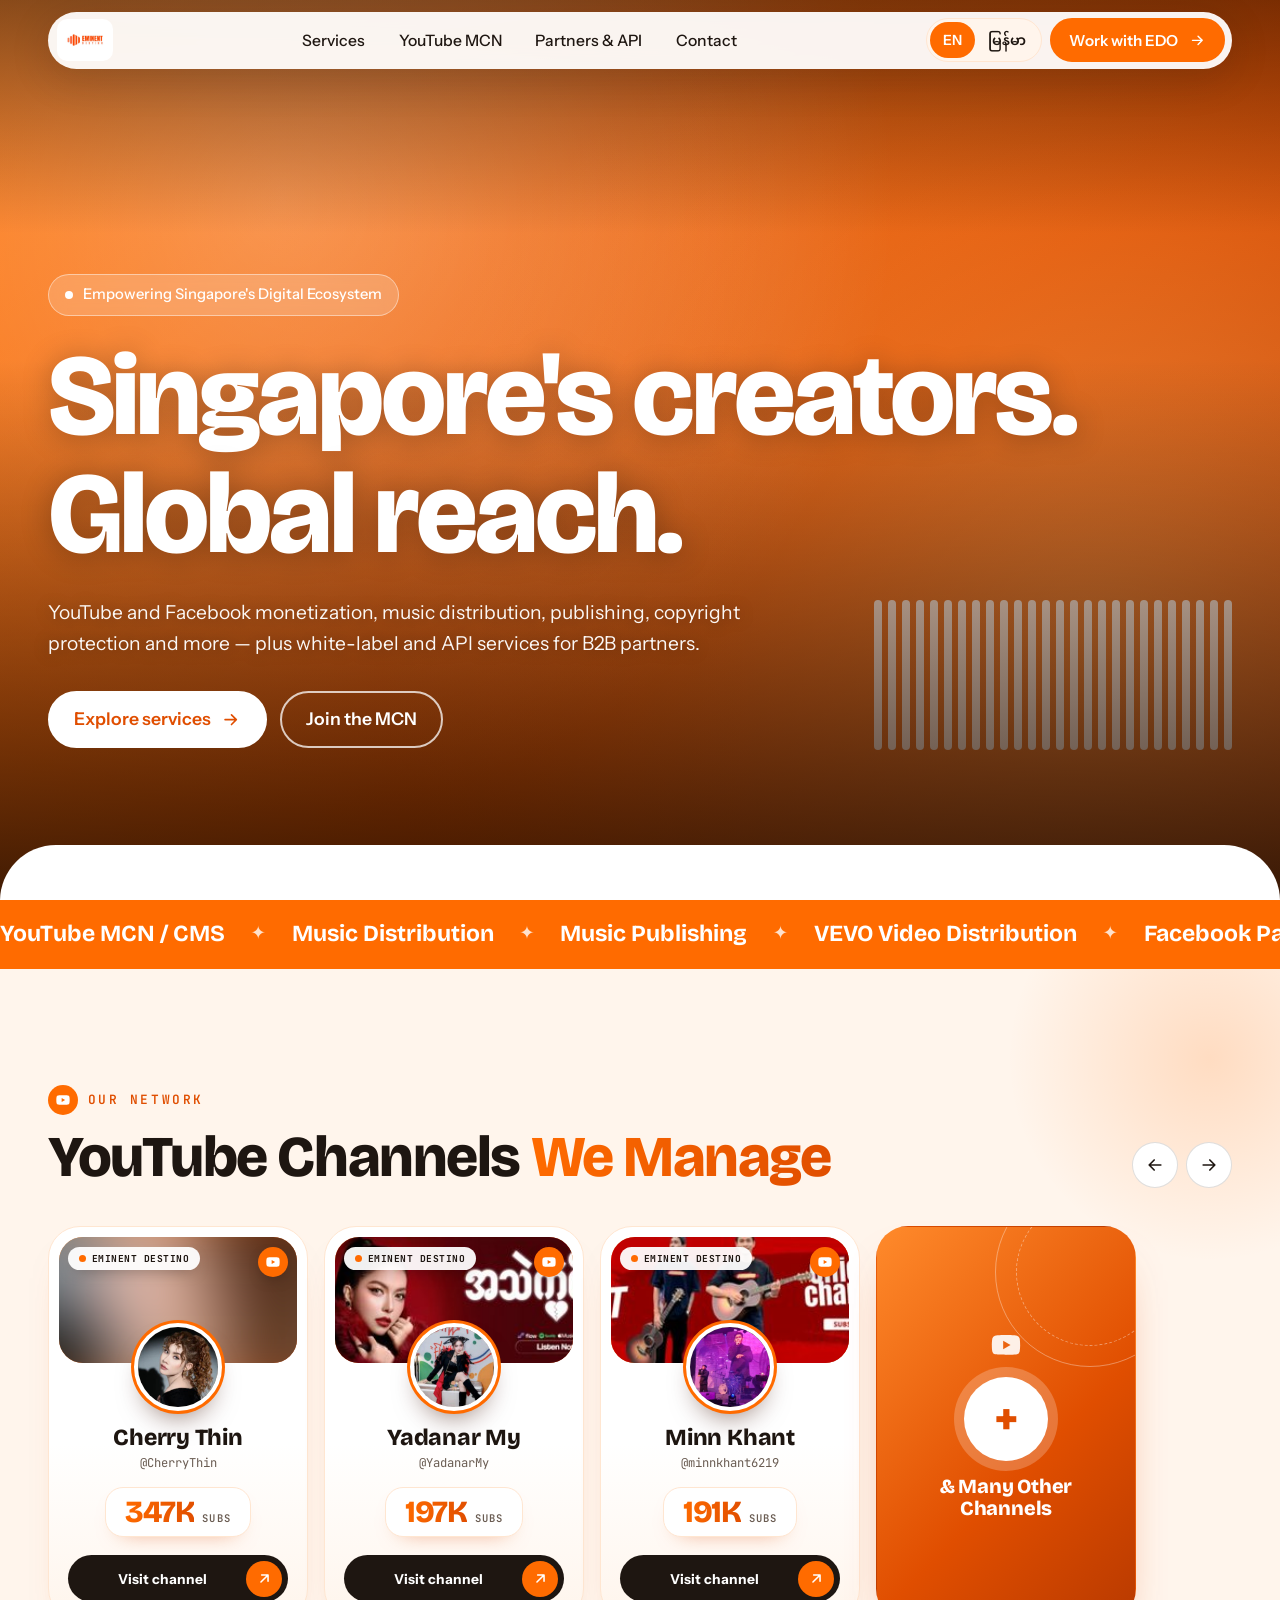
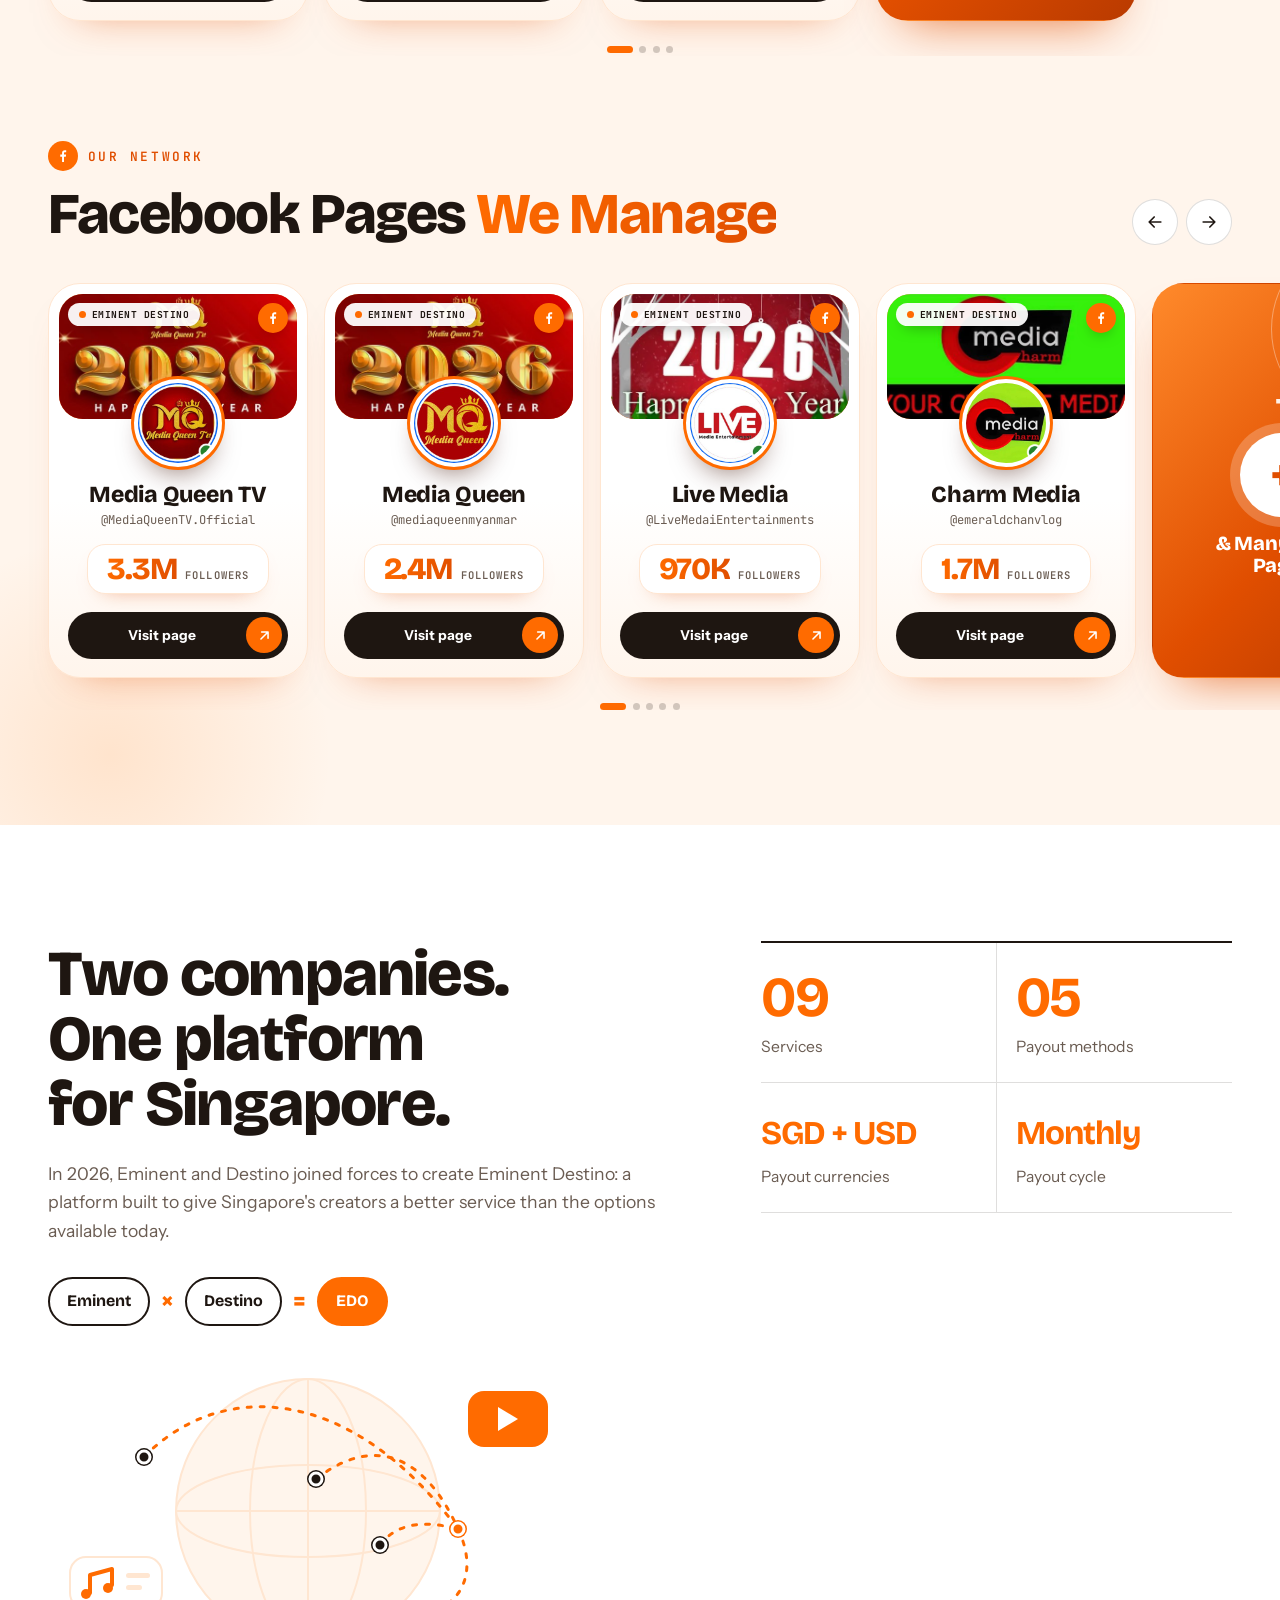
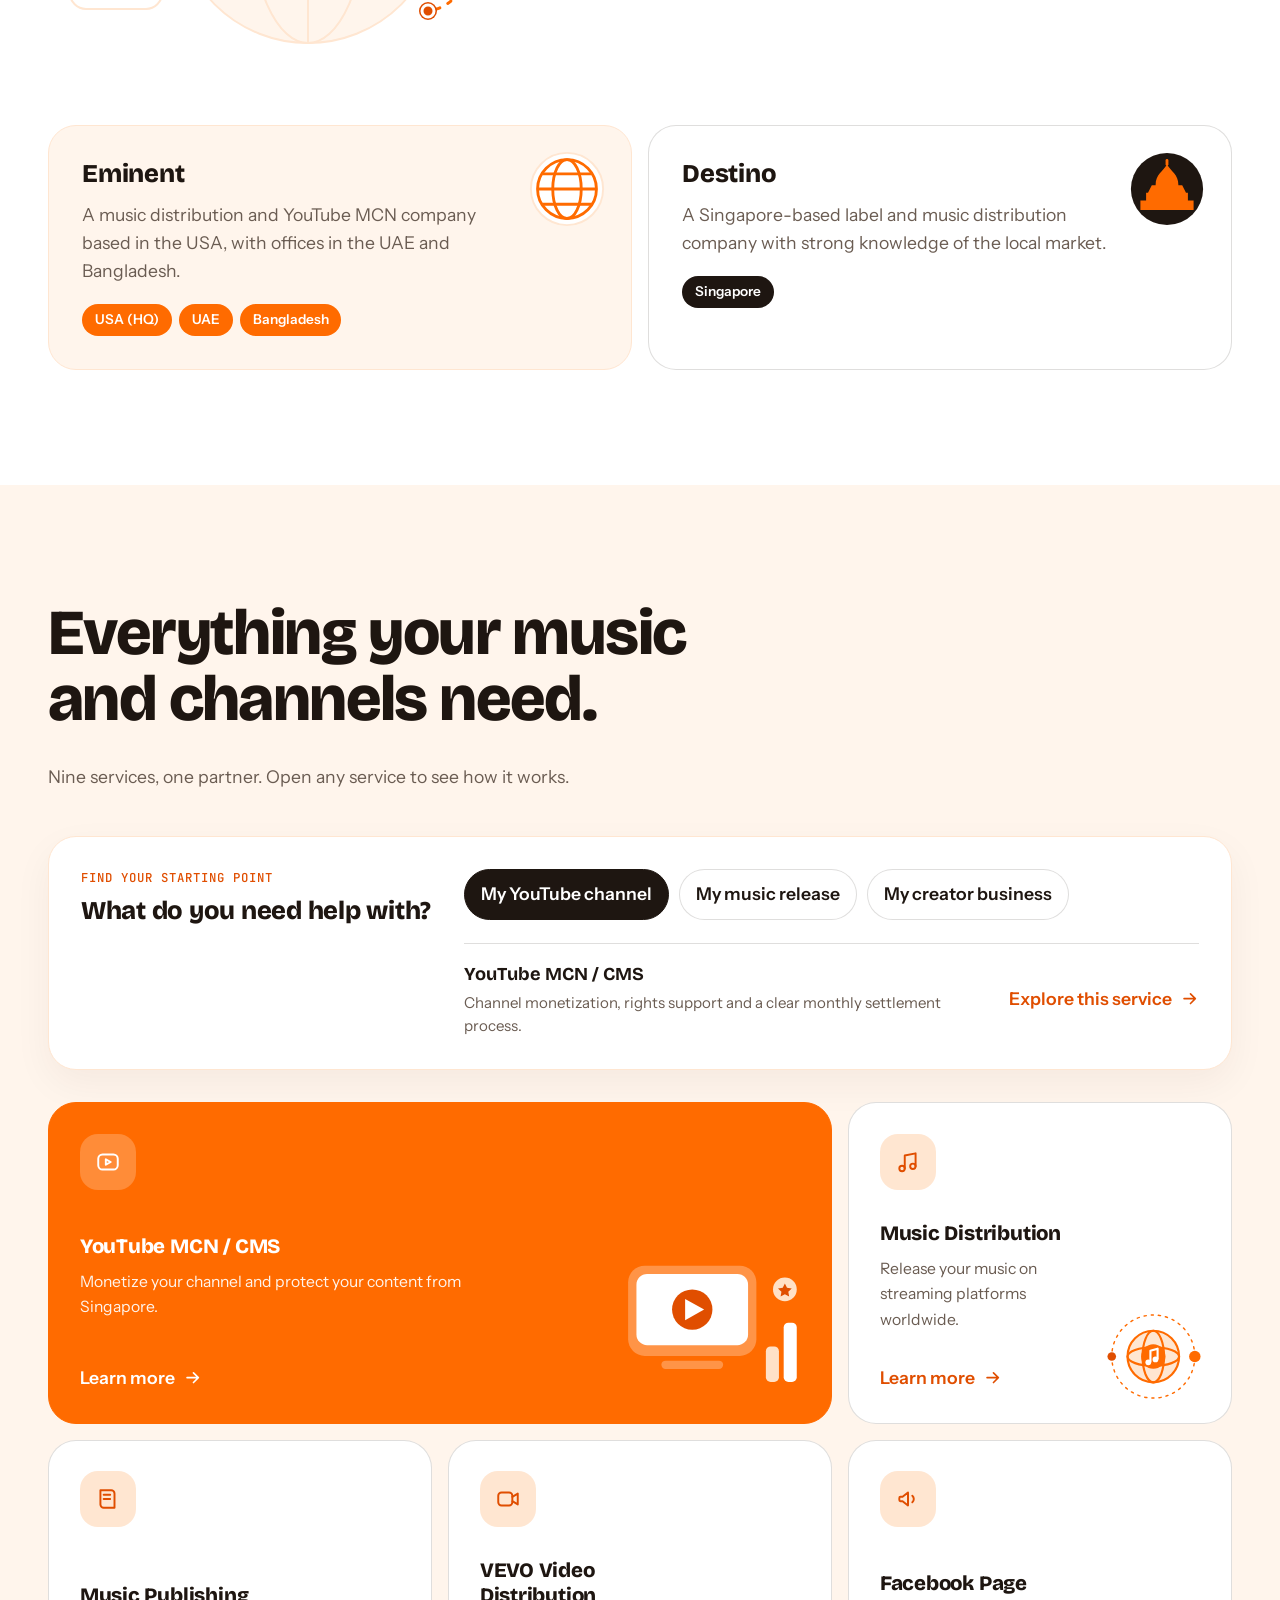
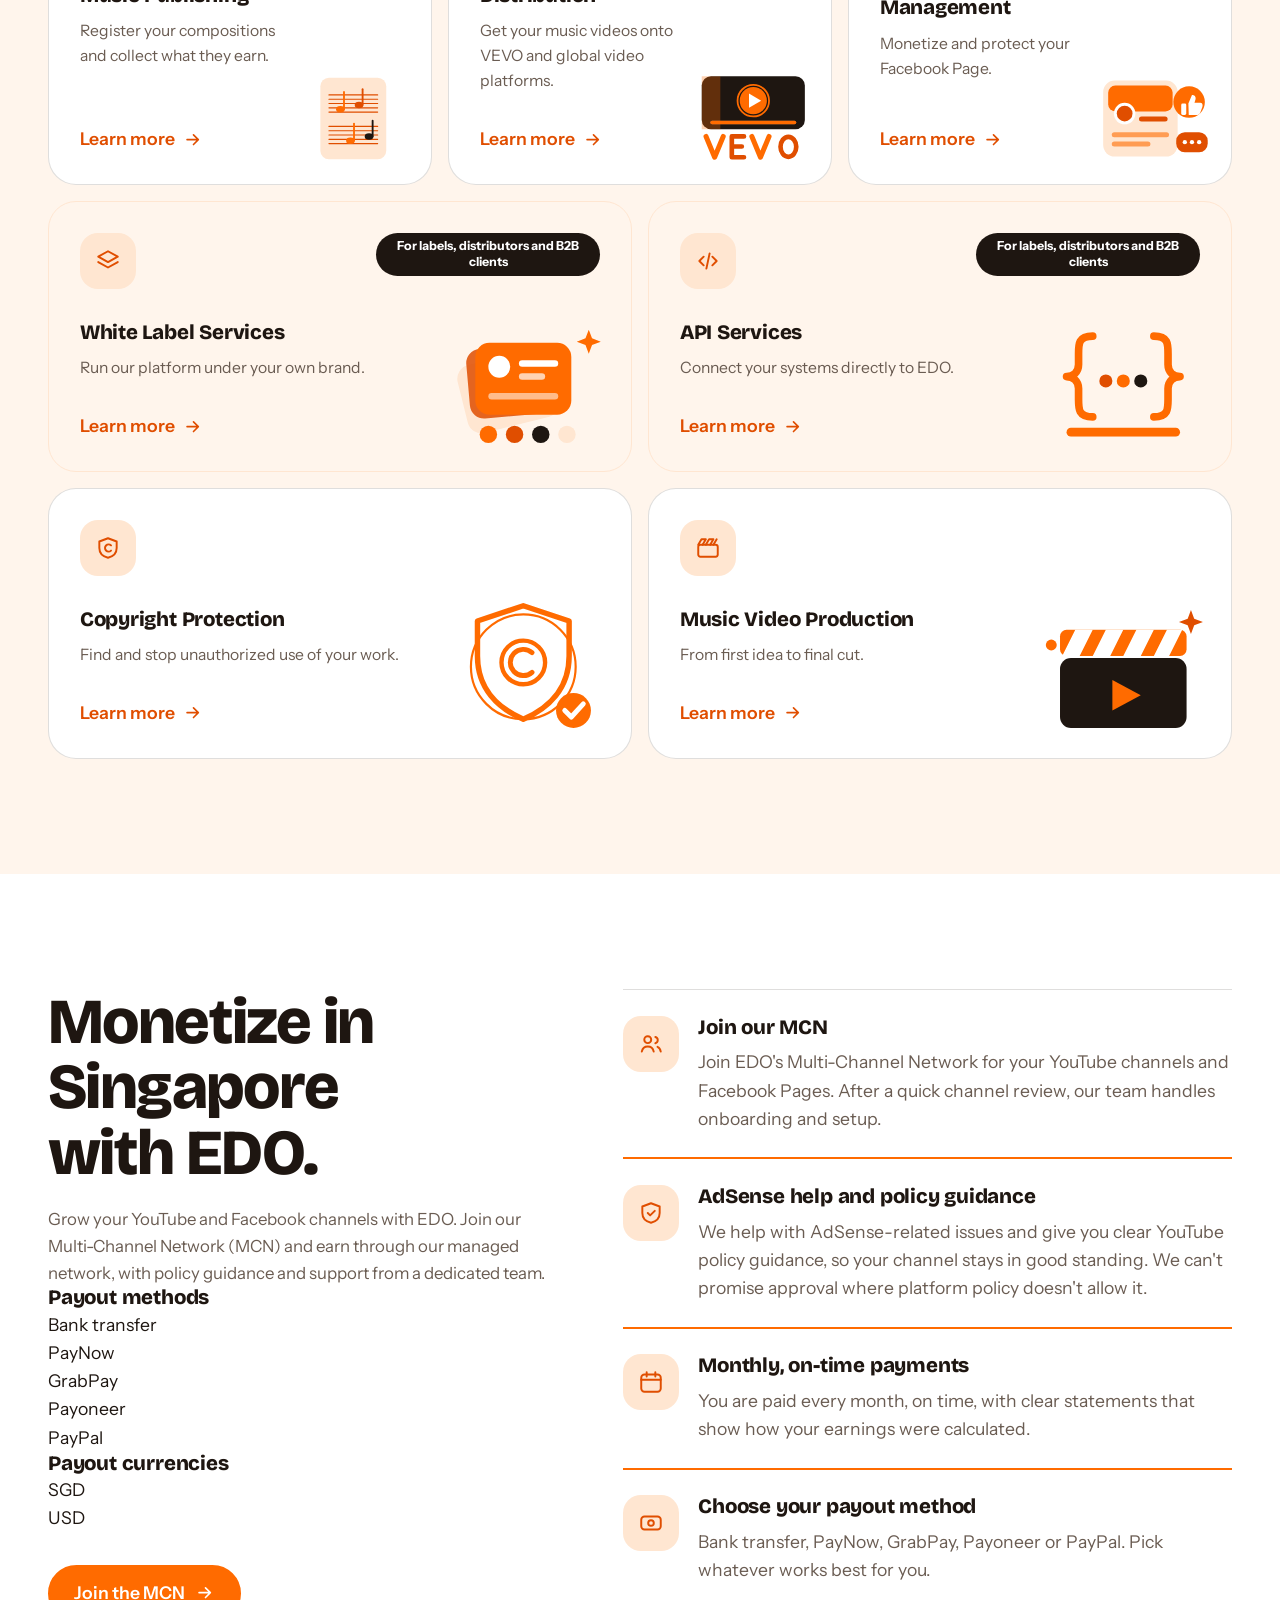
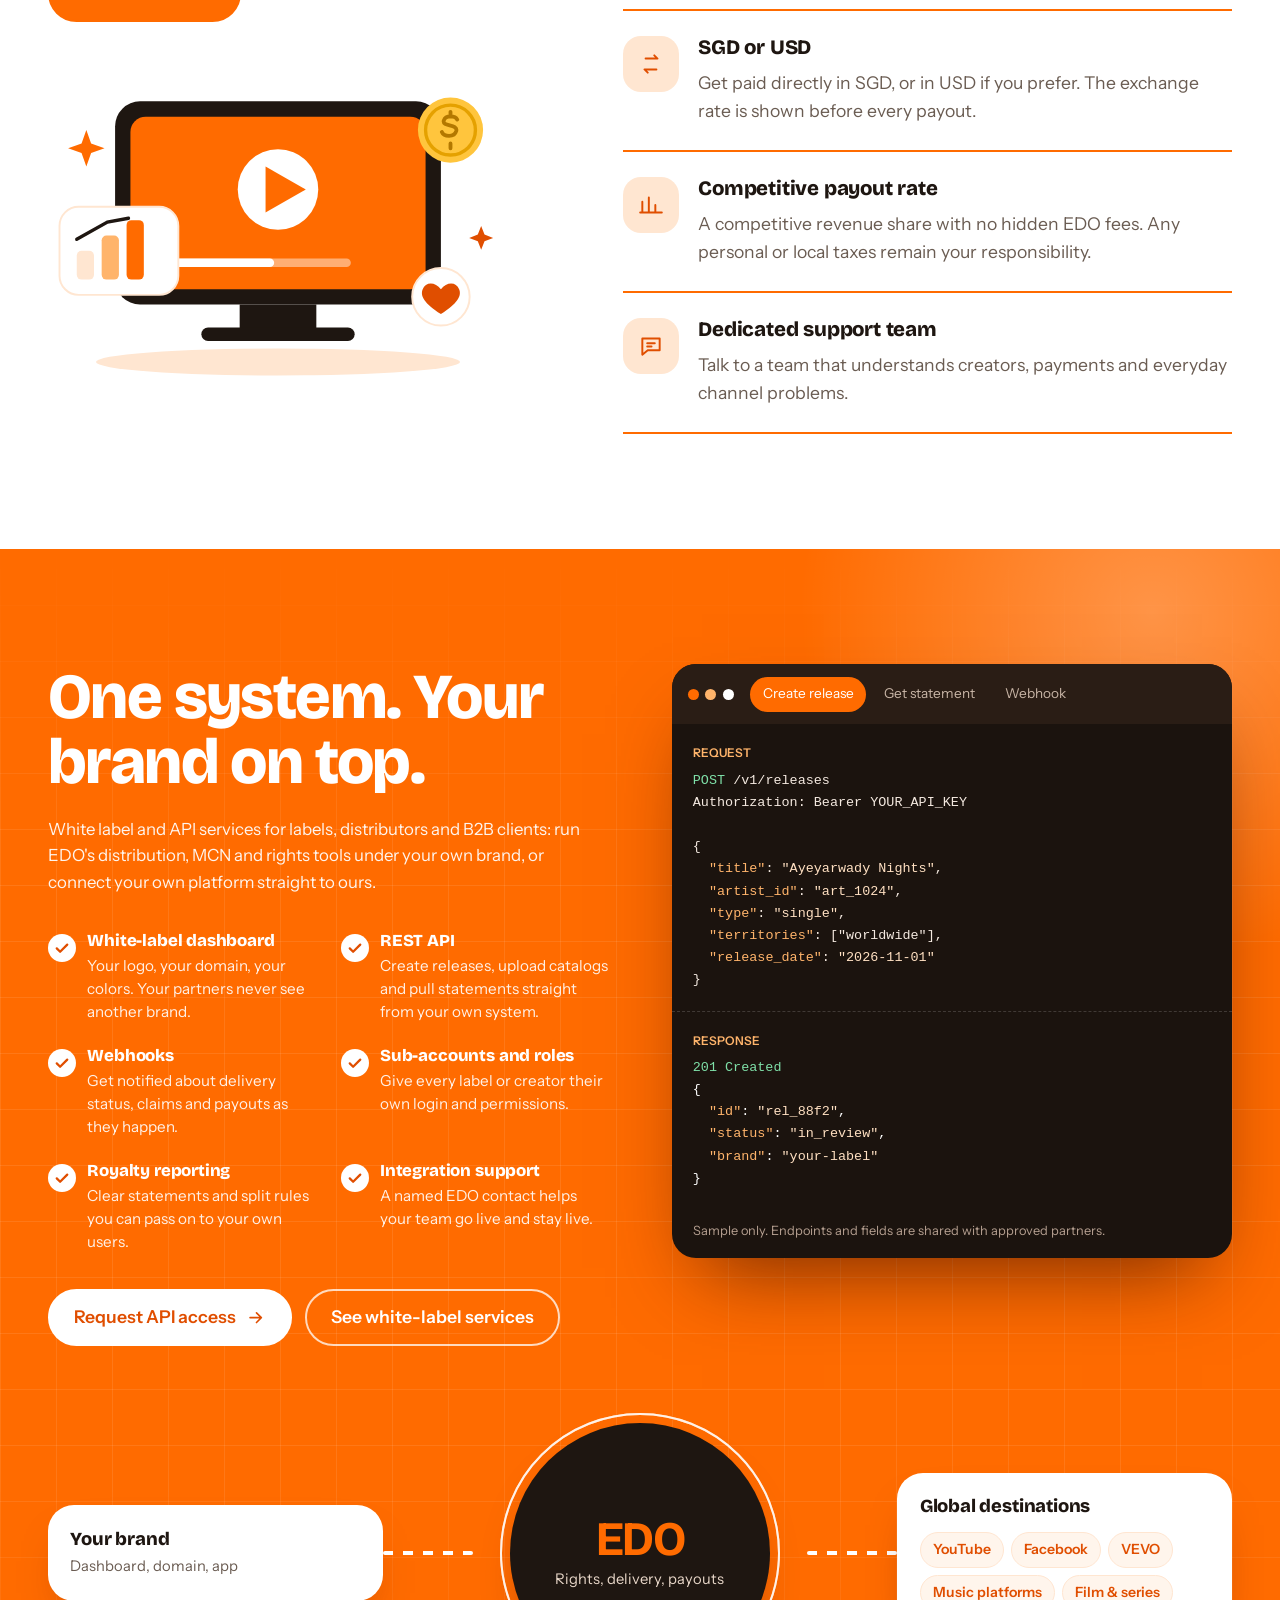
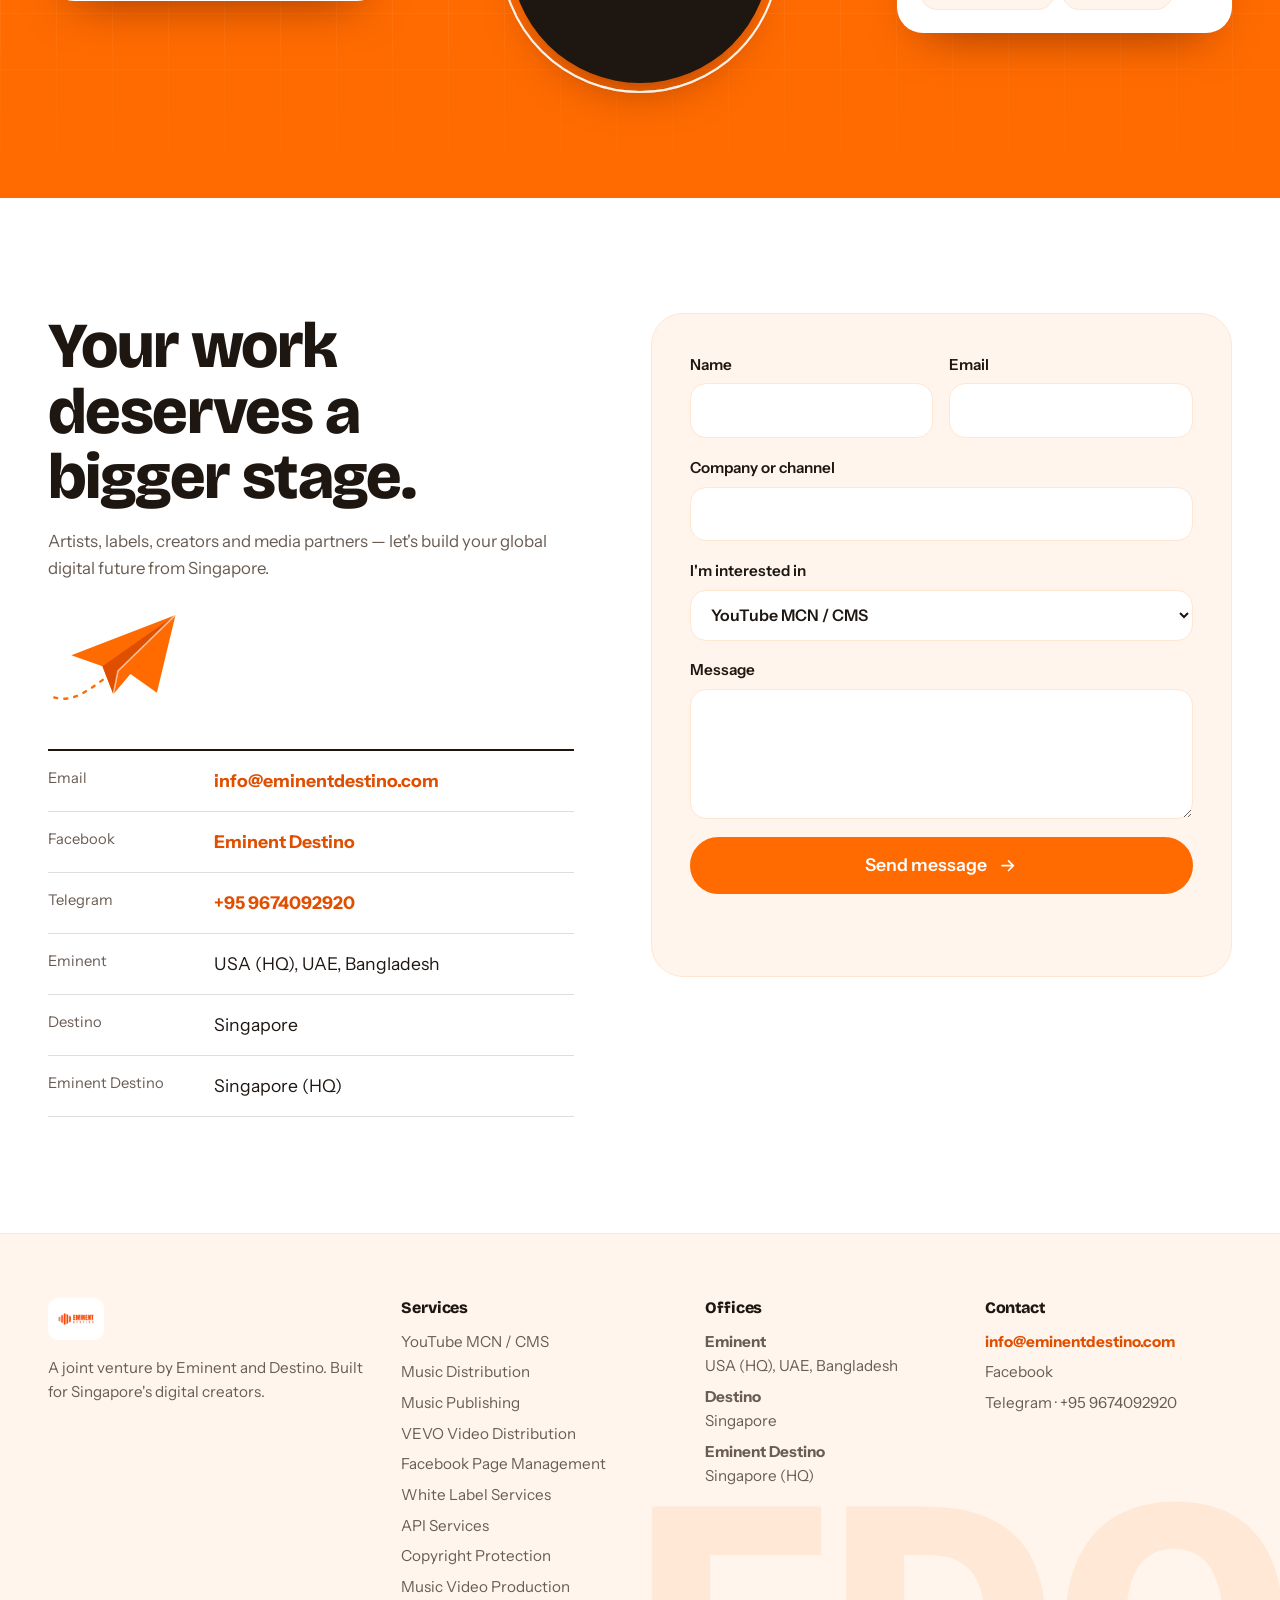
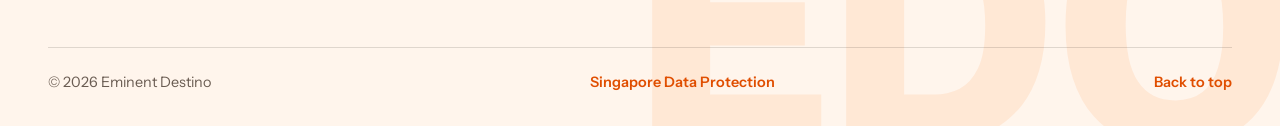
==== commit fd8f7280: "Add Singapore Data Protection page (noindex, footer link only) Co-Authored-By: Claude Sonnet 5.5 <no" ====
--- a/index.html
+++ b/index.html
@@ -616,6 +616,65 @@
 html[lang="my"] .ncard__stat span,html[lang="my"] .ncard__ed{letter-spacing:0}
 @media (max-width:420px){.ncard__avatar{width:80px;height:80px;margin-top:-36px}}
 @media (prefers-reduced-motion:reduce){.ncard__ed i,.ncard--more .plus,.ncard--more .ring{animation:none}}
+
+/* singapore data protection page */
+.dp-hero{position:relative;isolation:isolate;overflow:hidden;color:#fff;padding:9.5rem 0 7rem;background:linear-gradient(135deg,#FF8A2B,#E04E00 58%,#B93A00)}
+.dp-hero::after{content:"";position:absolute;left:0;right:0;bottom:-1px;height:56px;background:#fff;border-radius:56px 56px 0 0}
+.dp-hero__glow{position:absolute;inset:-20%;z-index:-1;background:radial-gradient(circle at 25% 30%,rgba(255,255,255,.3),transparent 40%),radial-gradient(circle at 80% 70%,rgba(255,200,120,.4),transparent 45%);animation:drift 14s ease-in-out infinite alternate}
+.dp-hero__grid{display:grid;grid-template-columns:1.1fr .9fr;gap:clamp(1.5rem,5vw,4rem);align-items:center}
+.dp-eyebrow{display:inline-flex;align-items:center;gap:.6rem;padding:.45rem 1rem;border-radius:999px;border:1px solid rgba(255,255,255,.45);background:rgba(255,255,255,.16);backdrop-filter:blur(8px);-webkit-backdrop-filter:blur(8px);font:600 .78rem var(--f-mono);letter-spacing:.16em;text-transform:uppercase}
+.dp-eyebrow i{width:8px;height:8px;border-radius:50%;background:#fff;animation:ping 2s infinite}
+.dp-kicker{margin-top:1.6rem;font:600 .9rem var(--f-mono);letter-spacing:.2em;text-transform:uppercase;color:rgba(255,255,255,.85)}
+.dp-hero h1{margin-top:.8rem;font-size:clamp(2.6rem,7vw,5.6rem);text-wrap:balance;text-shadow:0 2px 30px rgba(0,0,0,.25)}
+.dp-lead{margin-top:1.5rem;max-width:56ch;font-size:clamp(1.02rem,1.5vw,1.25rem);color:rgba(255,255,255,.95)}
+.dp-badges{display:flex;flex-wrap:wrap;gap:.5rem;margin-top:1.8rem}
+.dp-badges span{padding:.35rem .9rem;border-radius:999px;background:#fff;color:var(--orange-deep);font:700 .74rem var(--f-mono);letter-spacing:.1em}
+.dp-hero__art{display:grid;place-items:center}
+.dp-art{width:min(100%,460px);height:auto;filter:drop-shadow(0 30px 40px rgba(60,15,0,.35))}
+.dp-art *{transform-box:fill-box;transform-origin:center}
+.js .dp-hero [data-in]{opacity:0;transform:translateY(38px);filter:blur(8px);animation:heroIn 1s var(--ease) forwards;animation-delay:calc(var(--i,0) * .12s + .2s)}
+.dp-dpo__grid{display:grid;grid-template-columns:1fr 1fr;gap:clamp(2rem,6vw,5rem);align-items:center}
+.dp-dpo h2{margin-bottom:1.2rem;font-size:clamp(2rem,4.2vw,3.4rem)}
+.dp-dpo .lead{color:var(--muted);max-width:50ch;margin-bottom:2rem}
+.dp-card{position:relative;overflow:hidden;border-radius:32px;background:#fff;border:1.5px solid var(--orange-soft);box-shadow:0 40px 70px -40px rgba(224,78,0,.55)}
+.dp-card__top{display:flex;align-items:center;gap:1rem;padding:1.3rem 1.6rem;color:#fff;background:linear-gradient(135deg,#FF8A2B,#E04E00)}
+.dp-card__seal{display:grid;place-items:center;width:52px;height:52px;flex:none;border-radius:16px;background:rgba(255,255,255,.22)}
+.dp-card__seal svg{width:28px;height:28px;fill:none;stroke:#fff;stroke-width:1.8;stroke-linecap:round;stroke-linejoin:round}
+.dp-card__top b{display:block;font:800 1.5rem/1 var(--f-display);letter-spacing:-.02em}
+.dp-card__top span:not(.dp-card__seal){display:block;margin-top:.3rem;font-size:.85rem;color:rgba(255,255,255,.9)}
+.dp-rows{padding:.4rem 1.6rem 1rem}
+.dp-rows>div{display:grid;grid-template-columns:minmax(120px,.7fr) 1.3fr;gap:1rem;align-items:center;padding:1.05rem 0;border-bottom:1px solid var(--line)}
+.dp-rows>div:last-child{border-bottom:0}
+.dp-rows dt{font:600 .72rem var(--f-mono);letter-spacing:.12em;text-transform:uppercase;color:var(--muted)}
+.dp-rows dd{font-weight:600;overflow-wrap:anywhere}
+.dp-rows .mono{font-family:var(--f-mono);letter-spacing:.06em;color:var(--orange-deep)}
+.dp-rows a{color:var(--orange-deep);font-weight:700;text-decoration:underline;text-underline-offset:4px;text-decoration-color:var(--orange-soft);transition:text-decoration-color .3s}
+.dp-rows a:hover{text-decoration-color:var(--orange)}
+.dp-rows .dp-who{display:flex;align-items:center;gap:.7rem}
+.dp-av{display:grid;place-items:center;width:34px;height:34px;flex:none;border-radius:50%;background:var(--orange);color:#fff;font:800 .72rem var(--f-display)}
+.dp-helpsec h2{font-size:clamp(1.9rem,4vw,3rem)}
+.dp-help{display:grid;grid-template-columns:repeat(3,minmax(0,1fr));gap:1rem;margin-top:2rem}
+.dp-help__i{position:relative;overflow:hidden;min-height:240px;padding:1.6rem;border-radius:28px;background:#fff;border:1.5px solid var(--orange-soft);display:flex;flex-direction:column;justify-content:space-between;gap:2rem;transition:transform .4s var(--ease),border-color .3s,box-shadow .4s}
+.dp-help__i:hover{transform:translateY(-6px);border-color:var(--orange);box-shadow:0 26px 50px -28px rgba(255,107,0,.6)}
+.dp-help__ico{display:grid;place-items:center;width:58px;height:58px;border-radius:18px;background:var(--orange-tint);color:var(--orange-deep);transition:background .3s,color .3s,transform .4s var(--ease)}
+.dp-help__ico svg{width:28px;height:28px;fill:none;stroke:currentColor;stroke-width:1.8;stroke-linecap:round;stroke-linejoin:round}
+.dp-help__i:hover .dp-help__ico{background:var(--orange);color:#fff;transform:rotate(-6deg)}
+.dp-help__n{position:absolute;top:1rem;right:1.4rem;font:800 3.4rem/1 var(--f-display);letter-spacing:-.05em;color:var(--orange-soft)}
+.dp-help__i h3{position:relative;font-size:clamp(1.15rem,1.7vw,1.4rem);line-height:1.2;letter-spacing:-.02em}
+.dp-foot{margin-top:2.4rem;text-align:center;font:600 .8rem var(--f-mono);letter-spacing:.14em;text-transform:uppercase;color:var(--muted)}
+html[lang="my"] .dp-eyebrow,html[lang="my"] .dp-kicker,html[lang="my"] .dp-foot,html[lang="my"] .dp-rows dt{letter-spacing:0;text-transform:none}
+html[lang="my"] .dp-hero h1{font-size:clamp(2rem,5.2vw,4rem);line-height:1.3}
+@media (max-width:900px){.dp-hero{padding:8rem 0 5.5rem}.dp-hero__grid,.dp-dpo__grid{grid-template-columns:1fr}.dp-hero__art{order:-1;margin-bottom:-.5rem}.dp-art{width:min(70%,320px)}.dp-help{grid-template-columns:1fr}.dp-help__i{min-height:0}}
+@media (max-width:520px){.dp-rows>div{grid-template-columns:1fr;gap:.3rem}.dp-hero::after{height:36px;border-radius:36px 36px 0 0}}
+@media (prefers-reduced-motion:reduce){.dp-hero__glow{animation:none}.js .dp-hero [data-in]{opacity:1;transform:none;filter:none;animation:none}}
+.dp-check{stroke-dasharray:60;animation:dpDraw 3s ease-in-out infinite}
+@keyframes dpDraw{0%{stroke-dashoffset:60}40%,90%{stroke-dashoffset:0}100%{stroke-dashoffset:60}}
+@media (prefers-reduced-motion:reduce){.dp-check{animation:none;stroke-dashoffset:0}}
+html[lang="my"] .dp-eyebrow,html[lang="my"] .dp-kicker,html[lang="my"] .dp-foot,html[lang="my"] .dp-rows dt,html[lang="my"] .ncard__stat span,html[lang="my"] .net__eyebrow{font-family:var(--f-body);font-weight:600}
+html[lang="my"] .dp-eyebrow{font-size:.95rem}
+html[lang="my"] .dp-kicker{font-size:1.05rem}
+html[lang="my"] .dp-rows dt{font-size:.9rem}
+html[lang="my"] .dp-foot{font-size:.95rem}
 
 ol{margin:0;padding:0;list-style:none}
 .sp-hero::after{background:var(--orange-tint)}
@@ -1126,6 +1185,7 @@
     </div>
     <div class="ftr__legal">
       <span>© <span id="yr">2026</span> Eminent Destino</span>
+      <a href="singapore-data-protection.html" data-i18n="ft.dp">Singapore Data Protection</a>
       <a href="#top" data-i18n="ft.top">Back to top</a>
     </div>
   </div>
@@ -1210,6 +1270,7 @@
 "ft.line":"Eminent နှင့် Destino တို့၏ ဖက်စပ်လုပ်ငန်း။ စင်ကာပူ၏ဒစ်ဂျစ်တယ်ဖန်တီးသူများအတွက် ဖန်တီးထားသည်။",
 "ft.services":"ဝန်ဆောင်မှုများ","ft.offices":"ရုံးများ","ft.contact":"ဆက်သွယ်ရန်","ft.eminent.h":"Eminent",
 "ft.eminent":"အမေရိကန် (ဌာနချုပ်)၊ ယူအေအီး၊ ဘင်္ဂလားဒေ့ရှ်","ft.destino":"စင်ကာပူ","ft.edo":"စင်ကာပူ (ဌာနချုပ်)","soon":"လင့်ခ်ကို မကြာမီ ထည့်သွင်းမည်","ft.top":"အပေါ်သို့ ပြန်သွားရန်",
+"ft.dp":"စင်ကာပူ ဒေတာကာကွယ်ရေး","dp.meta":"စင်ကာပူ ဒေတာကာကွယ်ရေး","dp.eyebrow":"ပုဂ္ဂိုလ်ရေးလုံခြုံမှု စင်တာ","dp.kicker":"ဒေတာကာကွယ်ရေးနှင့် ပုဂ္ဂိုလ်ရေးလုံခြုံမှု","dp.h1":"သင့်ပုဂ္ဂိုလ်ရေးလုံခြုံမှုက အရေးကြီးပါသည်။","dp.lead":"စင်ကာပူ၏ Personal Data Protection Act (PDPA) နှင့်အညီ ကိုယ်ရေးအချက်အလက်များကို ကာကွယ်ရန်နှင့် ပုဂ္ဂိုလ်ရေးလုံခြုံမှုဆိုင်ရာ မေးမြန်းချက်များကို ဖြေကြားရန် ကျွန်ုပ်တို့ ကတိပြုပါသည်။","dp.h2":"ကျွန်ုပ်တို့၏ ဒေတာကာကွယ်ရေးအရာရှိ","dp.p":"ကိုယ်ရေးအချက်အလက် ကိုင်တွယ်မှုနှင့် ပတ်သက်သော မေးခွန်းများ၊ တောင်းဆိုမှုများ သို့မဟုတ် စိုးရိမ်ပူပန်မှုများအတွက် ကျွန်ုပ်တို့၏ သတ်မှတ်ထားသော ဒေတာကာကွယ်ရေးအရာရှိကို ဆက်သွယ်ပါ။","dp.cta":"DPO ထံ အီးမေးလ်ပို့ရန်","dp.badge":"ဒေတာကာကွယ်ရေး တရားဝင် ဆက်သွယ်ရန်","dp.company":"ကုမ္ပဏီ","dp.uen":"မှတ်ပုံတင်အမှတ် (UEN)","dp.dpo":"ဒေတာကာကွယ်ရေးအရာရှိ (DPO)","dp.contact":"ဒေတာကာကွယ်ရေး ဆက်သွယ်ရန်","dp.help":"ကျွန်ုပ်တို့ ကူညီနိုင်ပုံ","dp.h1a":"ကိုယ်ရေးအချက်အလက် ကြည့်ရှုခွင့်နှင့် ပြင်ဆင်ခွင့် တောင်းဆိုမှုများ","dp.h2a":"ပုဂ္ဂိုလ်ရေးလုံခြုံမှုနှင့် ဒေတာကာကွယ်ရေး မေးမြန်းချက်များ","dp.h3a":"ကိုယ်ရေးအချက်အလက်ဆိုင်ရာ တိုင်ကြားမှုများနှင့် စိုးရိမ်ပူပန်မှုများ","dp.foot":"EMINENT DESTINO PTE. LTD. · စင်ကာပူ",
 "net.eyebrow":"ကျွန်ုပ်တို့၏ ကွန်ရက်","net.yt.a":"YouTube ချန်နယ်များ","net.fb.a":"Facebook စာမျက်နှာများ","net.we":"ကျွန်ုပ်တို့ စီမံခန့်ခွဲသော","net.subs":"subscribers","net.followers":"followers","net.visit.ch":"ချန်နယ်သို့ သွားရန်","net.visit.pg":"စာမျက်နှာသို့ သွားရန်","net.more.ch":"& အခြား ချန်နယ်များစွာ","net.more.pg":"& အခြား စာမျက်နှာများစွာ","net.prev":"ယခင်","net.next":"နောက်",
 "crumb.home":"ပင်မစာမျက်နှာ","crumb.services":"ဝန်ဆောင်မှုများ",
 "sp.for":"မည်သူများအတွက်လဲ","sp.inc":"ပါဝင်သည်များ","sp.how":"အလုပ်လုပ်ပုံ","sp.start":"စတင်ရန်","sp.email":"အီးမေးလ်ပို့ရန်",
@@ -1281,8 +1342,9 @@
   $$("[data-s]").forEach(el=>{ const [id,f]=el.dataset.s.split("|"); const v=sv(id,f); if(v!==undefined) el.textContent=v; });
   $$(".lang button").forEach(b=>b.setAttribute("aria-pressed",String(b.dataset.lang===l)));
   syncLinks(l); updateExplorer();
-  if(l==="my") document.title = PAGE==="home" ? t("meta.title") : sv(PAGE,"t")+" — Eminent Destino";
-  else document.title = document.querySelector('meta[property="og:title"]').content;
+  const ogT=document.querySelector('meta[property="og:title"]');
+  if(l==="my") document.title = PAGE==="home" ? t("meta.title") : PAGE==="dp" ? t("dp.meta")+" — Eminent Destino" : sv(PAGE,"t")+" — Eminent Destino";
+  else document.title = ogT ? ogT.content : EN["meta.title"];
   try{ localStorage.setItem("edo-lang",l); }catch(e){}
 }
 $$(".lang button").forEach(b=>b.addEventListener("click",()=>setLang(b.dataset.lang)));
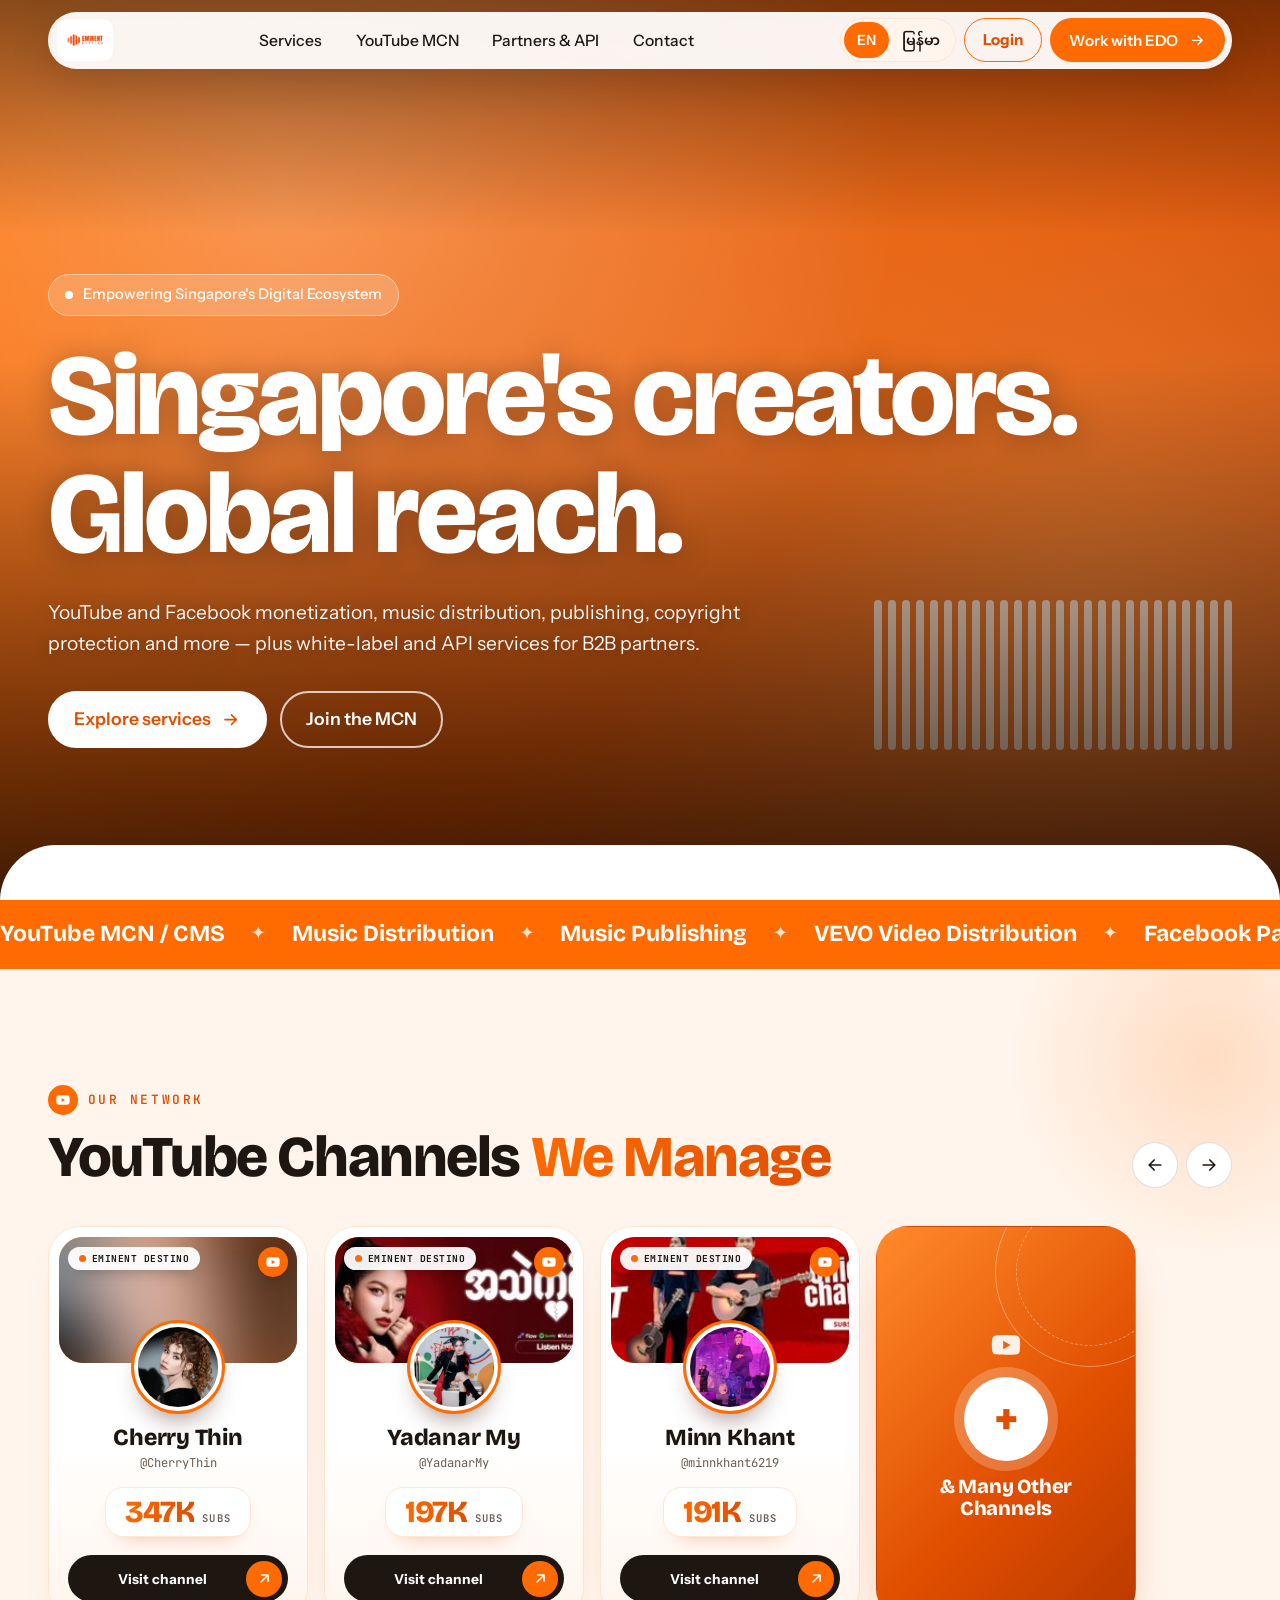
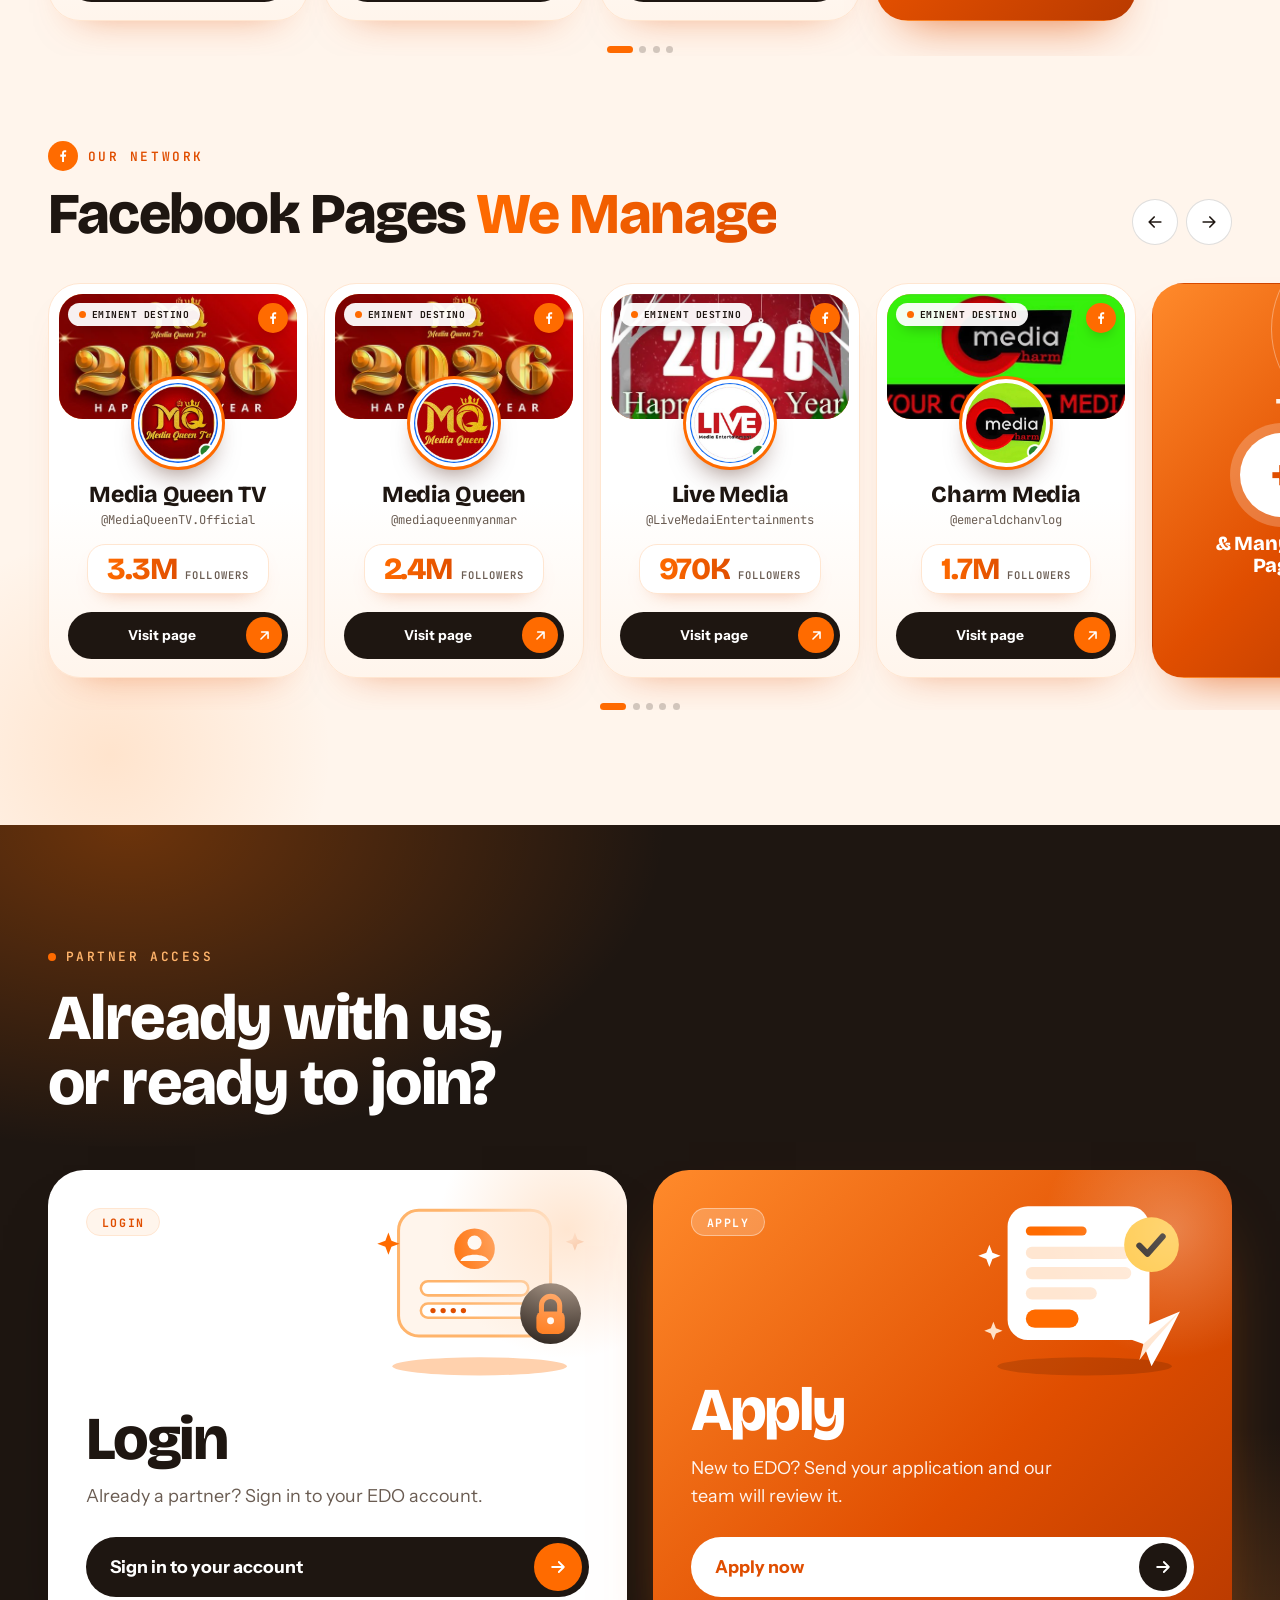
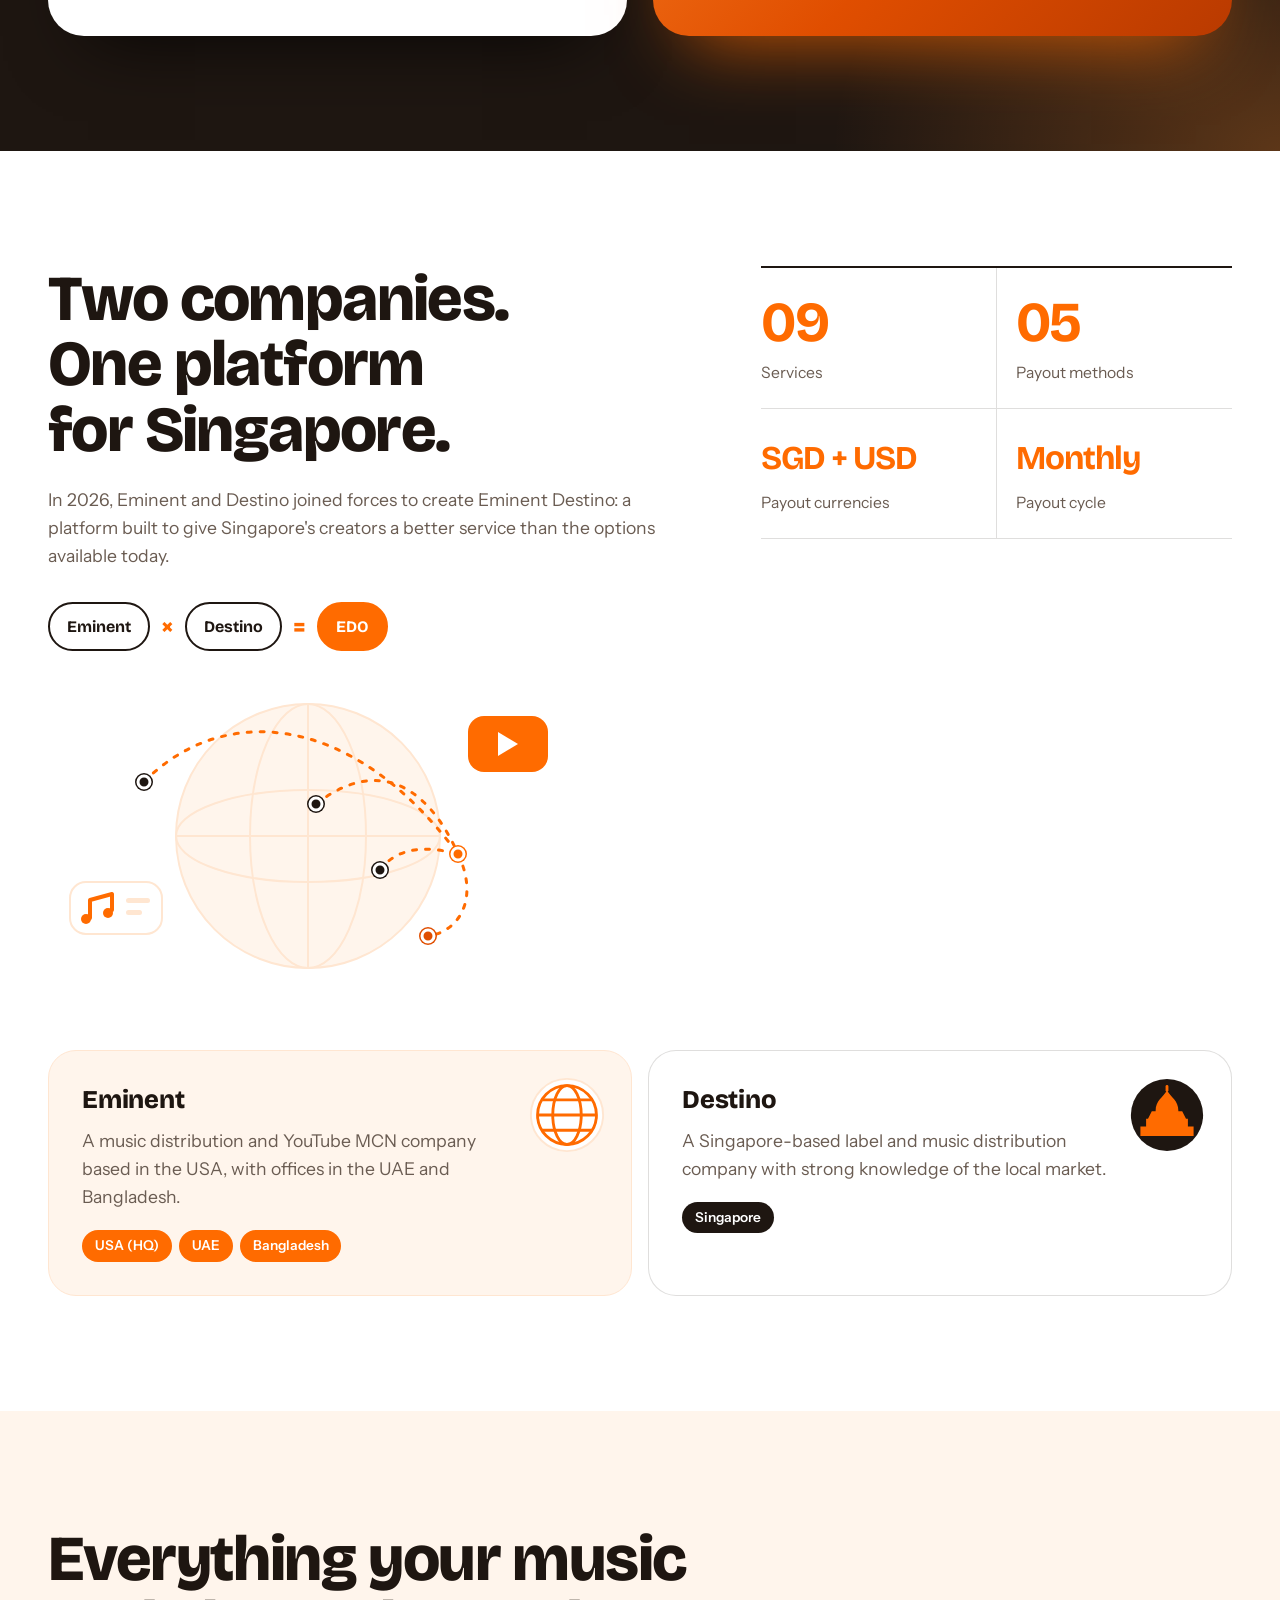
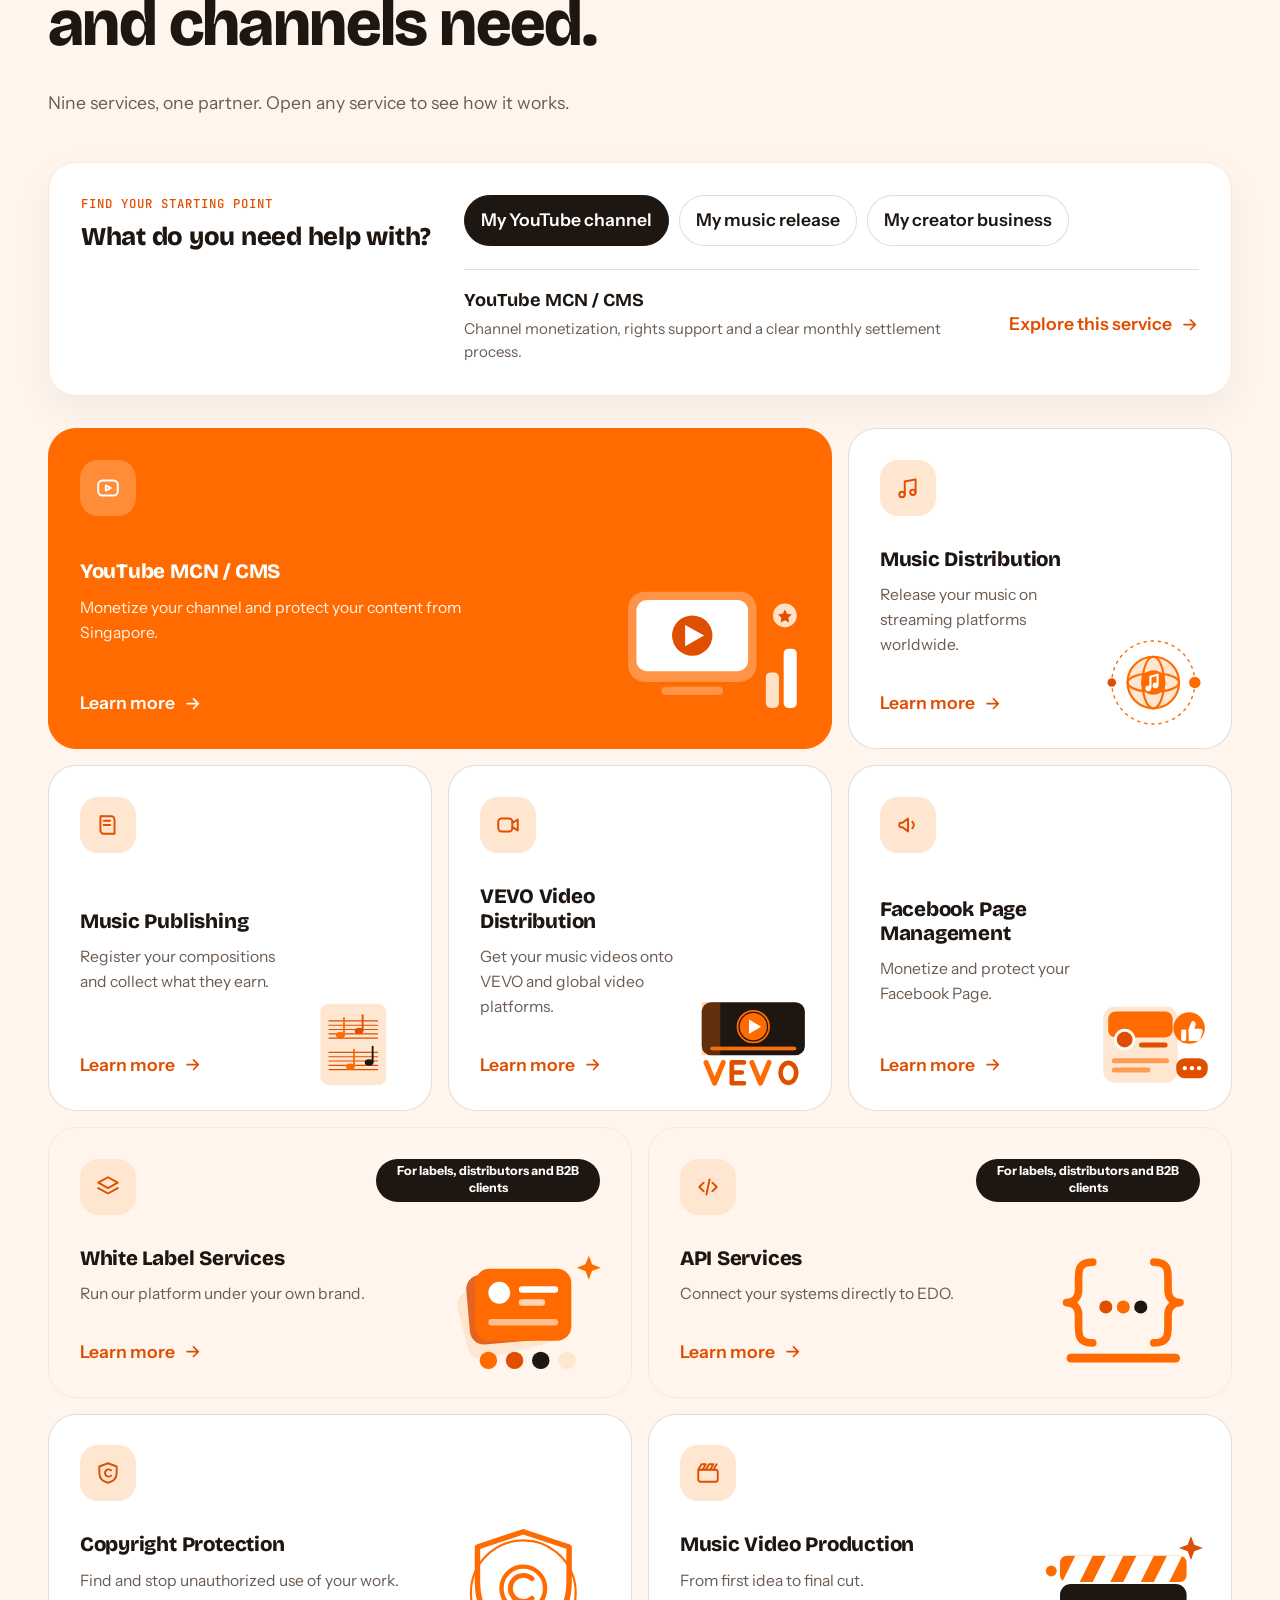
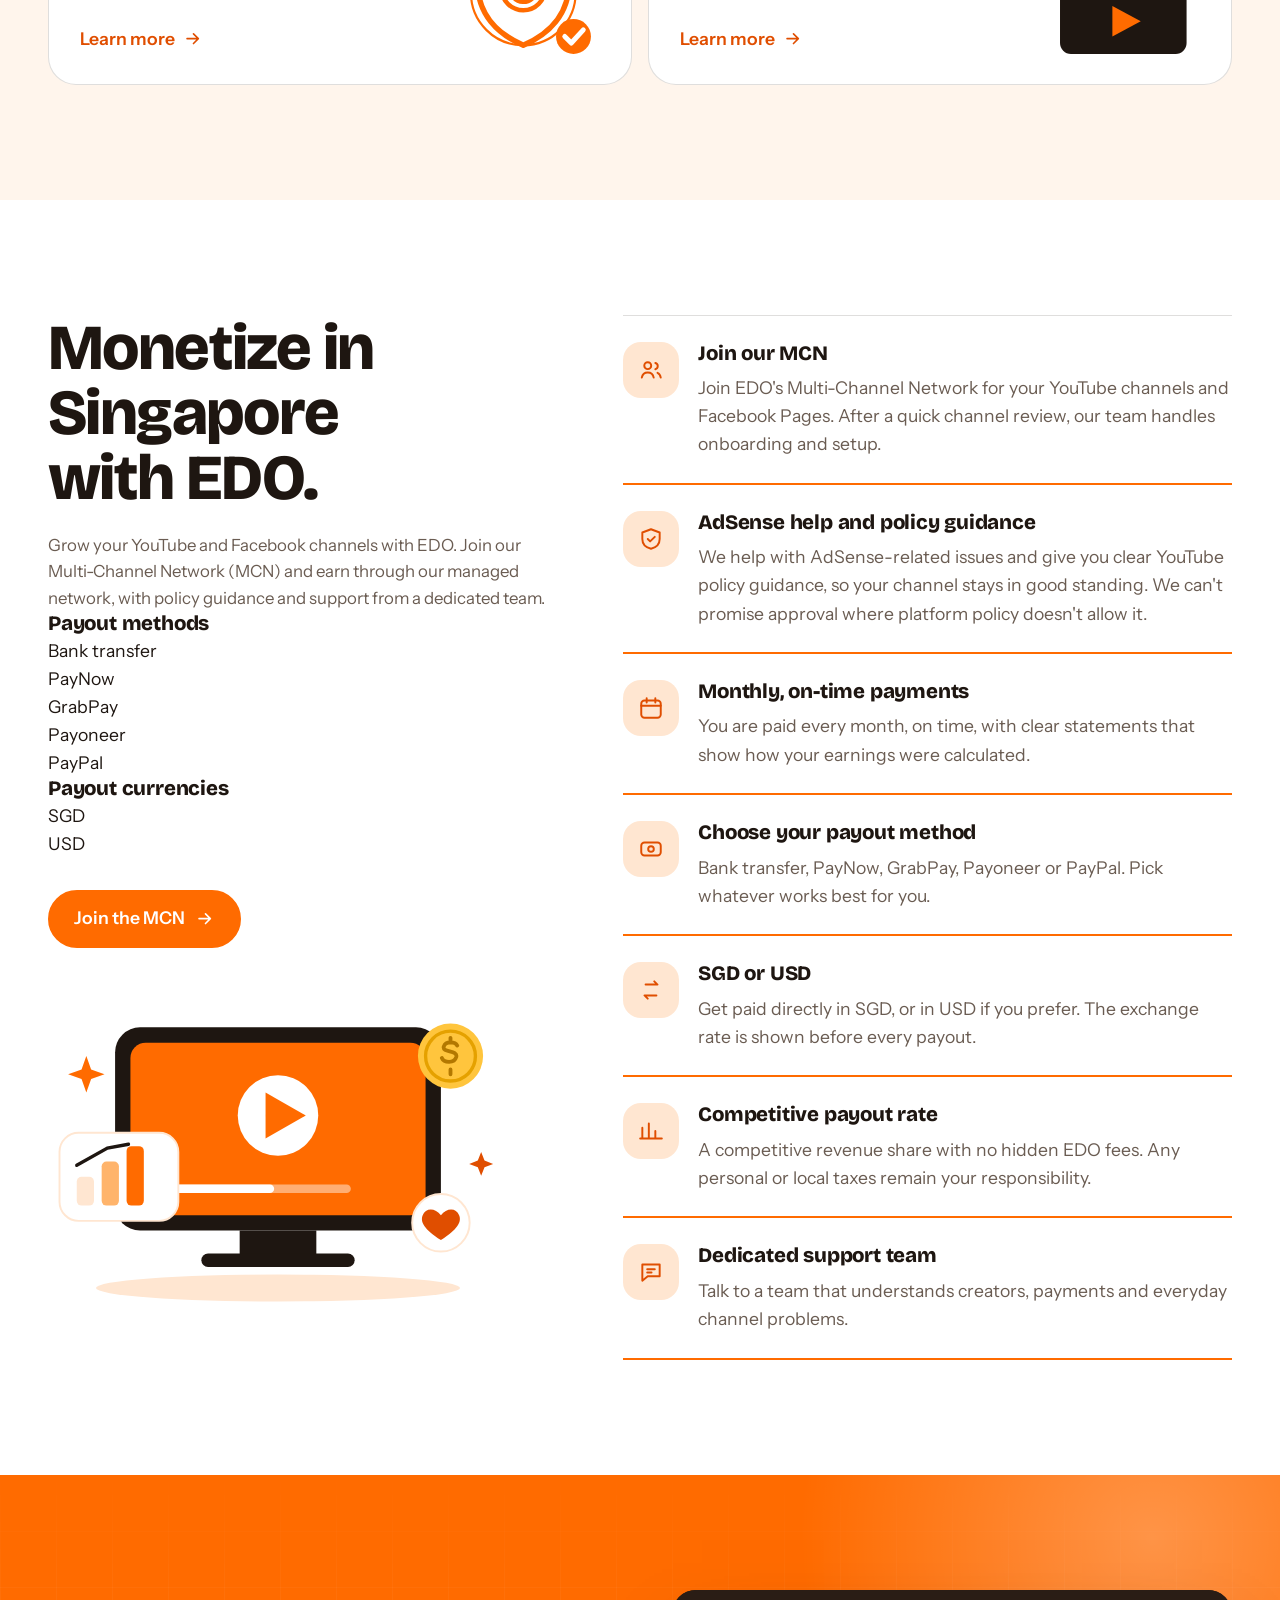
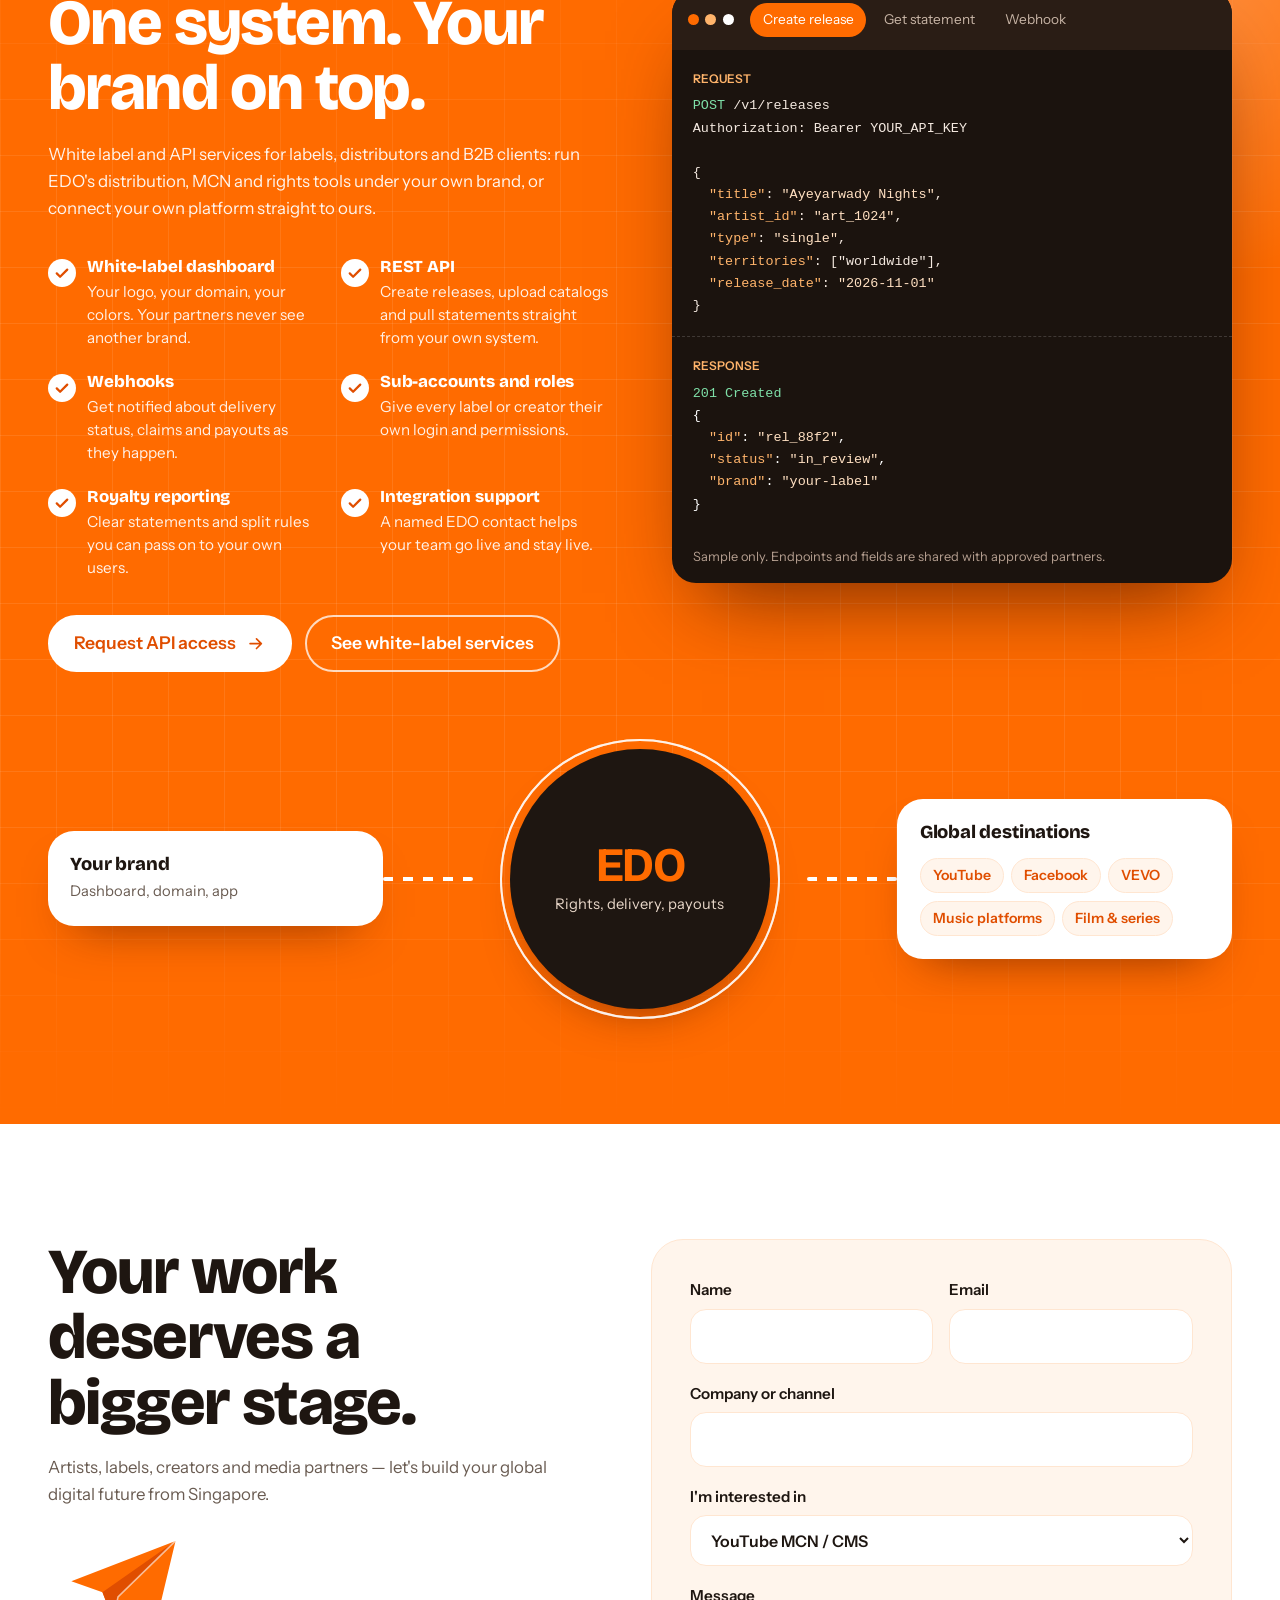
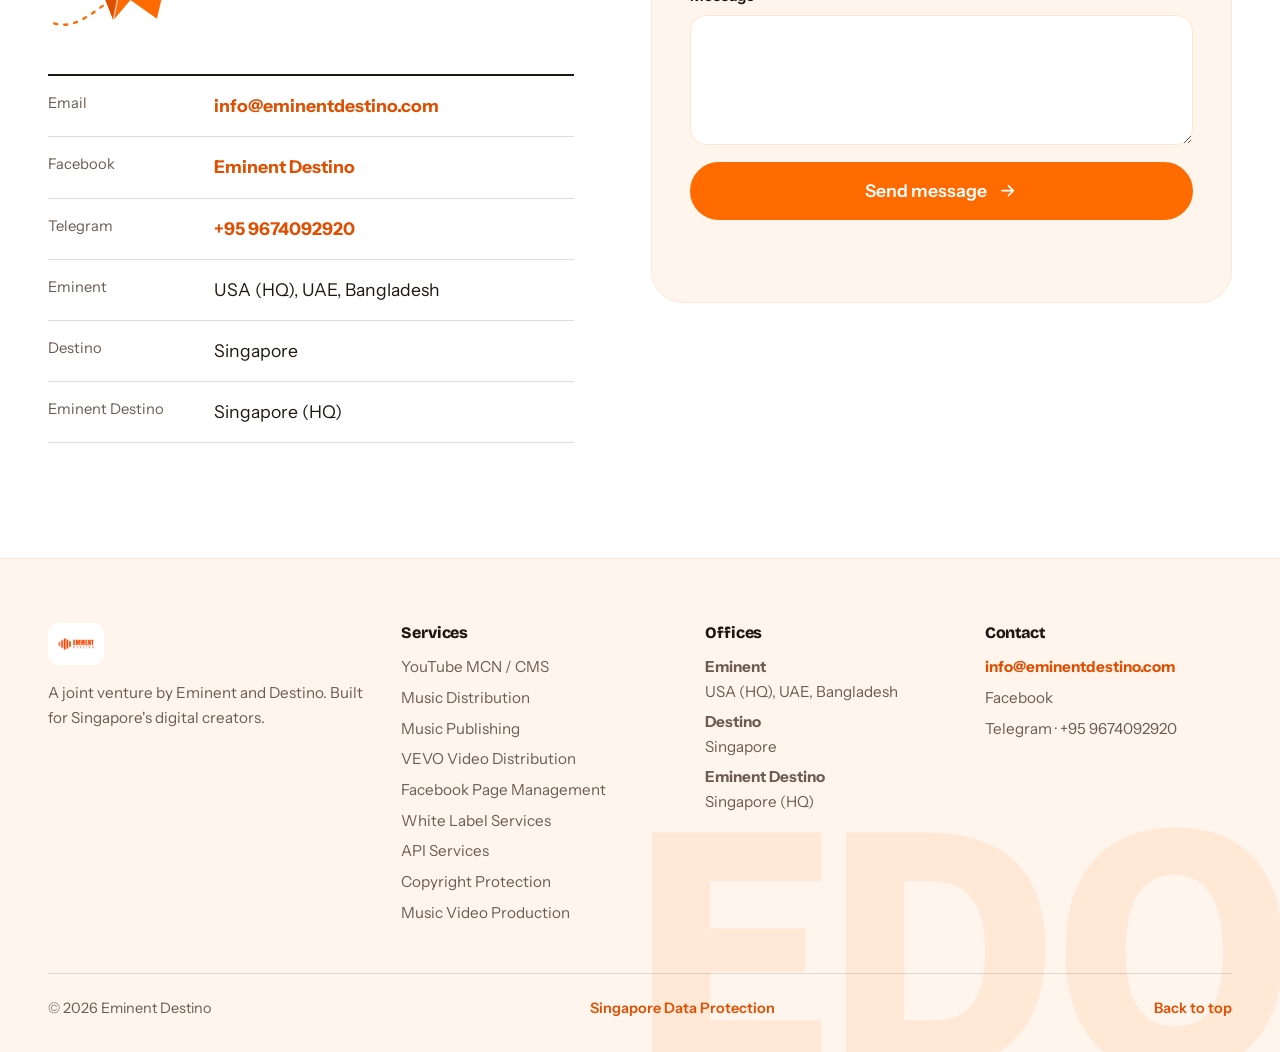
==== commit 153c3dc7: "Add Login and Apply options (header link, mobile menu buttons, access section) linking to app.eminen" ====
--- a/index.html
+++ b/index.html
@@ -676,6 +676,59 @@
 html[lang="my"] .dp-rows dt{font-size:.9rem}
 html[lang="my"] .dp-foot{font-size:.95rem}
 
+/* header login + mobile menu buttons */
+.hdr__login{display:inline-flex;align-items:center;min-height:44px;padding:.5rem 1.15rem;border-radius:999px;border:1.5px solid var(--orange);color:var(--orange-deep);font-weight:700;font-size:.95rem;transition:background .25s,color .25s}
+.hdr__login:hover{background:var(--orange);color:#fff}
+.mmenu__cta{display:grid;grid-template-columns:1fr 1fr;gap:.6rem;padding:.6rem .4rem .3rem;margin-top:.4rem;border-top:1px solid var(--line)}
+.mmenu .mmenu__cta a{display:flex;align-items:center;justify-content:center;gap:.5rem;padding:.85rem 1rem;border-radius:999px;font-size:1rem;font-weight:700}
+.mmenu .mmenu__login{border:1.5px solid var(--orange);color:var(--orange-deep)}
+.mmenu .mmenu__apply{background:var(--orange);color:#fff}
+.mmenu .mmenu__apply:hover{background:var(--orange-deep)}
+.mmenu__apply svg{width:18px;height:18px;fill:none;stroke:currentColor;stroke-width:2;stroke-linecap:round;stroke-linejoin:round}
+
+/* login / apply access cards */
+.ac{position:relative;isolation:isolate;overflow:hidden;padding-block:var(--space);background:var(--ink);color:#fff}
+.ac__glow{position:absolute;inset:0;z-index:-1;background:radial-gradient(60% 50% at 10% 0%,rgba(255,107,0,.35),transparent 70%),radial-gradient(50% 50% at 100% 100%,rgba(255,138,43,.28),transparent 70%)}
+.ac__head{max-width:760px}
+.ac__eyebrow{display:inline-flex;align-items:center;gap:.6rem;font:600 .8rem var(--f-mono);letter-spacing:.2em;text-transform:uppercase;color:#FFB46B}
+.ac__eyebrow i{width:8px;height:8px;border-radius:50%;background:var(--orange);animation:edPing 2s infinite}
+.ac h2{margin-top:1rem;font-size:clamp(2rem,5vw,4rem);text-wrap:balance}
+.ac__grid{display:grid;grid-template-columns:1fr 1fr;gap:clamp(1rem,2.4vw,1.6rem);margin-top:clamp(2rem,5vw,3.4rem)}
+.ac__card{position:relative;display:flex;flex-direction:column;overflow:hidden;min-height:430px;padding:clamp(1.5rem,3vw,2.4rem);border-radius:36px;transition:transform .45s var(--ease),box-shadow .45s}
+.ac__card:hover{transform:translateY(-8px)}
+.ac__card--login{background:#fff;color:var(--ink);box-shadow:0 40px 70px -40px rgba(0,0,0,.8)}
+.ac__card--apply{background:linear-gradient(135deg,#FF8A2B,#E04E00 60%,#B93A00);color:#fff;box-shadow:0 40px 70px -36px rgba(255,107,0,.75)}
+.ac__card--login::after,.ac__card--apply::after{content:"";position:absolute;z-index:0;right:-70px;top:-70px;width:260px;height:260px;border-radius:50%;pointer-events:none}
+.ac__card--login::after{background:radial-gradient(circle,var(--orange-soft),transparent 70%)}
+.ac__card--apply::after{background:radial-gradient(circle,rgba(255,255,255,.28),transparent 70%)}
+.ac__card>*{position:relative;z-index:1}
+.ac__tag{align-self:flex-start;padding:.35rem .9rem;border-radius:999px;font:700 .72rem var(--f-mono);letter-spacing:.14em;text-transform:uppercase}
+.ac__card--login .ac__tag{background:var(--orange-tint);color:var(--orange-deep);border:1px solid var(--orange-soft)}
+.ac__card--apply .ac__tag{background:rgba(255,255,255,.2);border:1px solid rgba(255,255,255,.4)}
+.ac__art{position:absolute !important;z-index:0 !important;right:clamp(.6rem,2vw,1.6rem);top:clamp(.8rem,2vw,1.4rem);width:clamp(150px,42%,250px);height:auto;pointer-events:none;transition:transform .5s var(--ease)}
+.ac__art *{transform-box:fill-box;transform-origin:center}
+.ac__card:hover .ac__art{transform:translateY(-6px) scale(1.05)}
+.ac h3{margin-top:auto;padding-top:9rem;font-size:clamp(2.4rem,5vw,3.8rem);line-height:1;letter-spacing:-.04em}
+.ac__card p{margin-top:.8rem;max-width:34ch;font-size:clamp(1rem,1.4vw,1.15rem)}
+.ac__card--login p{color:var(--muted)}
+.ac__card--apply p{color:rgba(255,255,255,.94)}
+.ac__cta{display:flex;align-items:center;justify-content:space-between;gap:1rem;margin-top:1.6rem;padding:.4rem .4rem .4rem 1.5rem;border-radius:999px;font-weight:700;transition:background .3s,color .3s}
+.ac__card--login .ac__cta{background:var(--ink);color:#fff}
+.ac__card--apply .ac__cta{background:#fff;color:var(--orange-deep)}
+.ac__cta i{display:grid;place-items:center;flex:none;width:48px;height:48px;border-radius:50%;background:var(--orange);transition:transform .4s var(--ease)}
+.ac__card--apply .ac__cta i{background:var(--ink)}
+.ac__cta svg{width:20px;height:20px;fill:none;stroke:#fff;stroke-width:2.2;stroke-linecap:round;stroke-linejoin:round}
+.ac__card:hover .ac__cta i{transform:translateX(4px)}
+.ac__card--login:hover .ac__cta{background:var(--orange)}
+html[lang="my"] .ac__eyebrow,html[lang="my"] .ac__tag{font-family:var(--f-body);letter-spacing:0;text-transform:none;font-size:.95rem}
+html[lang="my"] .ac h2{line-height:1.3}
+html[lang="my"] .ac h3{line-height:1.25}
+@media (max-width:860px){.ac__grid{grid-template-columns:1fr}.ac__card{min-height:380px}.ac h3{padding-top:7.5rem}}
+@media (max-width:420px){.ac__card{border-radius:28px;min-height:360px}.ac__art{width:46%}.ac h3{padding-top:6.5rem}.ac__cta{padding-left:1.1rem;font-size:.92rem}}
+@media (prefers-reduced-motion:reduce){.ac__eyebrow i{animation:none}}
+@media (max-width:399px){.hdr__login{display:none}}
+@media (max-width:520px){.hdr__login{padding:.45rem .95rem;font-size:.9rem}}
+
 ol{margin:0;padding:0;list-style:none}
 .sp-hero::after{background:var(--orange-tint)}
 .sec--tint .forbox{background:#fff}
@@ -705,6 +758,7 @@
           <button type="button" data-lang="en" aria-pressed="true">EN</button>
           <button type="button" data-lang="my" aria-pressed="false" lang="my">မြန်မာ</button>
         </div>
+        <a class="hdr__login" href="https://app.eminentdestino.com/login"><span data-i18n="nav.login">Login</span></a>
         <a class="btn btn--sm" href="#contact"><span data-i18n="cta.work">Work with EDO</span><svg viewBox="0 0 24 24" aria-hidden="true"><path d="M5 12h14M13 6l6 6-6 6"/></svg></a>
         <button class="burger" id="burger" aria-label="Menu" aria-expanded="false" aria-controls="mmenu"><span></span><span></span><span></span></button>
       </div>
@@ -714,6 +768,10 @@
         <a href="#mcn" data-i18n="nav.mcn">YouTube MCN</a>
         <a href="#partners" data-i18n="nav.partners">Partners &amp; API</a>
         <a href="#contact" data-i18n="nav.contact">Contact</a>
+      <div class="mmenu__cta">
+        <a class="mmenu__login" href="https://app.eminentdestino.com/login"><span data-i18n="nav.login">Login</span></a>
+        <a class="mmenu__apply" href="https://app.eminentdestino.com/apply"><span data-i18n="nav.apply">Apply</span><svg viewBox="0 0 24 24" aria-hidden="true"><path d="M5 12h14M13 6l6 6-6 6"/></svg></a>
+      </div>
     </div>
   </div>
 </header>
@@ -828,6 +886,50 @@
           <div class="slide"><div class="ncard ncard--more"><i class="ring" aria-hidden="true"></i><span class="ncard__big" aria-hidden="true"><svg viewBox="0 0 24 24" aria-hidden="true"><path d="M13.5 21v-8h2.7l.4-3.2h-3.1V7.8c0-.9.3-1.5 1.6-1.5h1.7V3.4c-.3 0-1.2-.1-2.2-.1-2.4 0-4 1.4-4 4.1v2.4H7.9V13h2.7v8z"/></svg></span><span class="plus" aria-hidden="true">+</span><h3 data-i18n="net.more.pg">&amp; Many Other Pages</h3></div></div>
         </div>
         <div class="slider__dots" aria-hidden="true"></div>
+      </div>
+    </div>
+  </section>
+
+
+  <section class="ac" id="access">
+    <div class="ac__glow" aria-hidden="true"></div>
+    <div class="wrap">
+      <div class="ac__head" data-reveal>
+        <p class="ac__eyebrow"><i></i><span data-i18n="ac.eyebrow">Partner access</span></p>
+        <h2 data-i18n="ac.h2">Already with us, or ready to join?</h2>
+      </div>
+      <div class="ac__grid">
+        <a class="ac__card ac__card--login" href="https://app.eminentdestino.com/login" data-reveal>
+          <span class="ac__tag" data-i18n="nav.login">Login</span>
+          <svg class="ac__art" viewBox="0 0 240 190" aria-hidden="true" focusable="false">
+  <ellipse cx="120" cy="172" rx="86" ry="9" fill="#FFD1AD"/>
+  <g class="an-float"><rect x="40" y="18" width="150" height="124" rx="20" fill="#FFF5EC" stroke="#FFB46B" stroke-width="3"/>
+  <circle cx="115" cy="56" r="20" fill="#FF6B00"/><circle cx="115" cy="50" r="7" fill="#FFFFFF"/><path d="M101 68c3-8 25-8 28 0" fill="#FFFFFF"/>
+  <rect x="62" y="88" width="106" height="14" rx="7" fill="#FFFFFF" stroke="#FFB46B" stroke-width="2.5"/><rect x="62" y="110" width="106" height="14" rx="7" fill="#FFFFFF" stroke="#FFB46B" stroke-width="2.5"/>
+  <circle cx="74" cy="117" r="2.6" fill="#E04E00"/><circle cx="84" cy="117" r="2.6" fill="#E04E00"/><circle cx="94" cy="117" r="2.6" fill="#E04E00"/><circle cx="104" cy="117" r="2.6" fill="#E04E00" class="an-dot"/></g>
+  <g class="an-float an-d2"><circle cx="190" cy="120" r="30" fill="#1E1611"/><rect x="176" y="118" width="28" height="22" rx="6" fill="#FF6B00"/><path d="M181 118v-6a9 9 0 0 1 18 0v6" fill="none" stroke="#FF6B00" stroke-width="5" stroke-linecap="round"/><circle cx="190" cy="127" r="3.4" fill="#FFFFFF"/></g>
+  <path class="an-spark" d="M30 40l3 8 8 3-8 3-3 8-3-8-8-3 8-3z" fill="#FF6B00"/>
+  <path class="an-spark an-d2" d="M214 40l2.5 6.5 6.5 2.5-6.5 2.5-2.5 6.5-2.5-6.5-6.5-2.5 6.5-2.5z" fill="#E04E00"/></svg>
+          <h3 data-i18n="nav.login">Login</h3>
+          <p data-i18n="ac.login.p">Already a partner? Sign in to your EDO account.</p>
+          <span class="ac__cta"><span data-i18n="ac.login.cta">Sign in to your account</span><i><svg viewBox="0 0 24 24" aria-hidden="true"><path d="M5 12h14M13 6l6 6-6 6"/></svg></i></span>
+        </a>
+        <a class="ac__card ac__card--apply" href="https://app.eminentdestino.com/apply" data-reveal style="--d:.12s">
+          <span class="ac__tag" data-i18n="nav.apply">Apply</span>
+          <svg class="ac__art" viewBox="0 0 240 190" aria-hidden="true" focusable="false">
+  <ellipse cx="120" cy="172" rx="86" ry="9" fill="#000" opacity=".14"/>
+  <g class="an-float"><rect x="44" y="14" width="140" height="132" rx="20" fill="#FFFFFF"/>
+  <rect x="62" y="34" width="60" height="9" rx="4.5" fill="#FF6B00"/>
+  <rect x="62" y="54" width="104" height="12" rx="6" fill="#FFE6D1"/><rect x="62" y="74" width="104" height="12" rx="6" fill="#FFE6D1"/><rect x="62" y="94" width="70" height="12" rx="6" fill="#FFE6D1"/>
+  <rect x="62" y="116" width="52" height="18" rx="9" fill="#FF6B00"/></g>
+  <g class="an-float an-d1"><circle cx="186" cy="52" r="27" fill="#FFC53D"/><path class="dp-check" d="M174 53l8 8 15-17" fill="none" stroke="#1E1611" stroke-width="6" stroke-linecap="round" stroke-linejoin="round"/></g>
+  <g class="an-float an-d3"><path d="M214 118 156 142l22 8 8 22 10-18z" fill="#FFFFFF"/><path d="M214 118 178 150l-4 16 12-16z" fill="#FFE6D1"/></g>
+  <path class="an-spark" d="M26 52l3 8 8 3-8 3-3 8-3-8-8-3 8-3z" fill="#FFFFFF"/>
+  <path class="an-spark an-d2" d="M30 128l2.5 6.5 6.5 2.5-6.5 2.5-2.5 6.5-2.5-6.5-6.5-2.5 6.5-2.5z" fill="#FFE1C7"/></svg>
+          <h3 data-i18n="nav.apply">Apply</h3>
+          <p data-i18n="ac.apply.p">New to EDO? Send your application and our team will review it.</p>
+          <span class="ac__cta"><span data-i18n="ac.apply.cta">Apply now</span><i><svg viewBox="0 0 24 24" aria-hidden="true"><path d="M5 12h14M13 6l6 6-6 6"/></svg></i></span>
+        </a>
       </div>
     </div>
   </section>
@@ -1271,6 +1373,7 @@
 "ft.services":"ဝန်ဆောင်မှုများ","ft.offices":"ရုံးများ","ft.contact":"ဆက်သွယ်ရန်","ft.eminent.h":"Eminent",
 "ft.eminent":"အမေရိကန် (ဌာနချုပ်)၊ ယူအေအီး၊ ဘင်္ဂလားဒေ့ရှ်","ft.destino":"စင်ကာပူ","ft.edo":"စင်ကာပူ (ဌာနချုပ်)","soon":"လင့်ခ်ကို မကြာမီ ထည့်သွင်းမည်","ft.top":"အပေါ်သို့ ပြန်သွားရန်",
 "ft.dp":"စင်ကာပူ ဒေတာကာကွယ်ရေး","dp.meta":"စင်ကာပူ ဒေတာကာကွယ်ရေး","dp.eyebrow":"ပုဂ္ဂိုလ်ရေးလုံခြုံမှု စင်တာ","dp.kicker":"ဒေတာကာကွယ်ရေးနှင့် ပုဂ္ဂိုလ်ရေးလုံခြုံမှု","dp.h1":"သင့်ပုဂ္ဂိုလ်ရေးလုံခြုံမှုက အရေးကြီးပါသည်။","dp.lead":"စင်ကာပူ၏ Personal Data Protection Act (PDPA) နှင့်အညီ ကိုယ်ရေးအချက်အလက်များကို ကာကွယ်ရန်နှင့် ပုဂ္ဂိုလ်ရေးလုံခြုံမှုဆိုင်ရာ မေးမြန်းချက်များကို ဖြေကြားရန် ကျွန်ုပ်တို့ ကတိပြုပါသည်။","dp.h2":"ကျွန်ုပ်တို့၏ ဒေတာကာကွယ်ရေးအရာရှိ","dp.p":"ကိုယ်ရေးအချက်အလက် ကိုင်တွယ်မှုနှင့် ပတ်သက်သော မေးခွန်းများ၊ တောင်းဆိုမှုများ သို့မဟုတ် စိုးရိမ်ပူပန်မှုများအတွက် ကျွန်ုပ်တို့၏ သတ်မှတ်ထားသော ဒေတာကာကွယ်ရေးအရာရှိကို ဆက်သွယ်ပါ။","dp.cta":"DPO ထံ အီးမေးလ်ပို့ရန်","dp.badge":"ဒေတာကာကွယ်ရေး တရားဝင် ဆက်သွယ်ရန်","dp.company":"ကုမ္ပဏီ","dp.uen":"မှတ်ပုံတင်အမှတ် (UEN)","dp.dpo":"ဒေတာကာကွယ်ရေးအရာရှိ (DPO)","dp.contact":"ဒေတာကာကွယ်ရေး ဆက်သွယ်ရန်","dp.help":"ကျွန်ုပ်တို့ ကူညီနိုင်ပုံ","dp.h1a":"ကိုယ်ရေးအချက်အလက် ကြည့်ရှုခွင့်နှင့် ပြင်ဆင်ခွင့် တောင်းဆိုမှုများ","dp.h2a":"ပုဂ္ဂိုလ်ရေးလုံခြုံမှုနှင့် ဒေတာကာကွယ်ရေး မေးမြန်းချက်များ","dp.h3a":"ကိုယ်ရေးအချက်အလက်ဆိုင်ရာ တိုင်ကြားမှုများနှင့် စိုးရိမ်ပူပန်မှုများ","dp.foot":"EMINENT DESTINO PTE. LTD. · စင်ကာပူ",
+"nav.login":"ဝင်ရောက်ရန်","nav.apply":"လျှောက်ထားရန်","ac.eyebrow":"ပါတနာ ဝင်ပေါက်","ac.h2":"ကျွန်ုပ်တို့နှင့်အတူ ရှိပြီးသားလား၊ ပါဝင်ရန် အဆင်သင့်လား?","ac.login.p":"ပါတနာ ဖြစ်ပြီးသားလား? သင့် EDO အကောင့်သို့ ဝင်ရောက်ပါ။","ac.login.cta":"သင့်အကောင့်သို့ ဝင်ရောက်ရန်","ac.apply.p":"EDO တွင် အသစ်လား? လျှောက်လွှာ ပေးပို့ပါ၊ ကျွန်ုပ်တို့အဖွဲ့ စစ်ဆေးပေးပါမည်။","ac.apply.cta":"ယခု လျှောက်ထားရန်",
 "net.eyebrow":"ကျွန်ုပ်တို့၏ ကွန်ရက်","net.yt.a":"YouTube ချန်နယ်များ","net.fb.a":"Facebook စာမျက်နှာများ","net.we":"ကျွန်ုပ်တို့ စီမံခန့်ခွဲသော","net.subs":"subscribers","net.followers":"followers","net.visit.ch":"ချန်နယ်သို့ သွားရန်","net.visit.pg":"စာမျက်နှာသို့ သွားရန်","net.more.ch":"& အခြား ချန်နယ်များစွာ","net.more.pg":"& အခြား စာမျက်နှာများစွာ","net.prev":"ယခင်","net.next":"နောက်",
 "crumb.home":"ပင်မစာမျက်နှာ","crumb.services":"ဝန်ဆောင်မှုများ",
 "sp.for":"မည်သူများအတွက်လဲ","sp.inc":"ပါဝင်သည်များ","sp.how":"အလုပ်လုပ်ပုံ","sp.start":"စတင်ရန်","sp.email":"အီးမေးလ်ပို့ရန်",
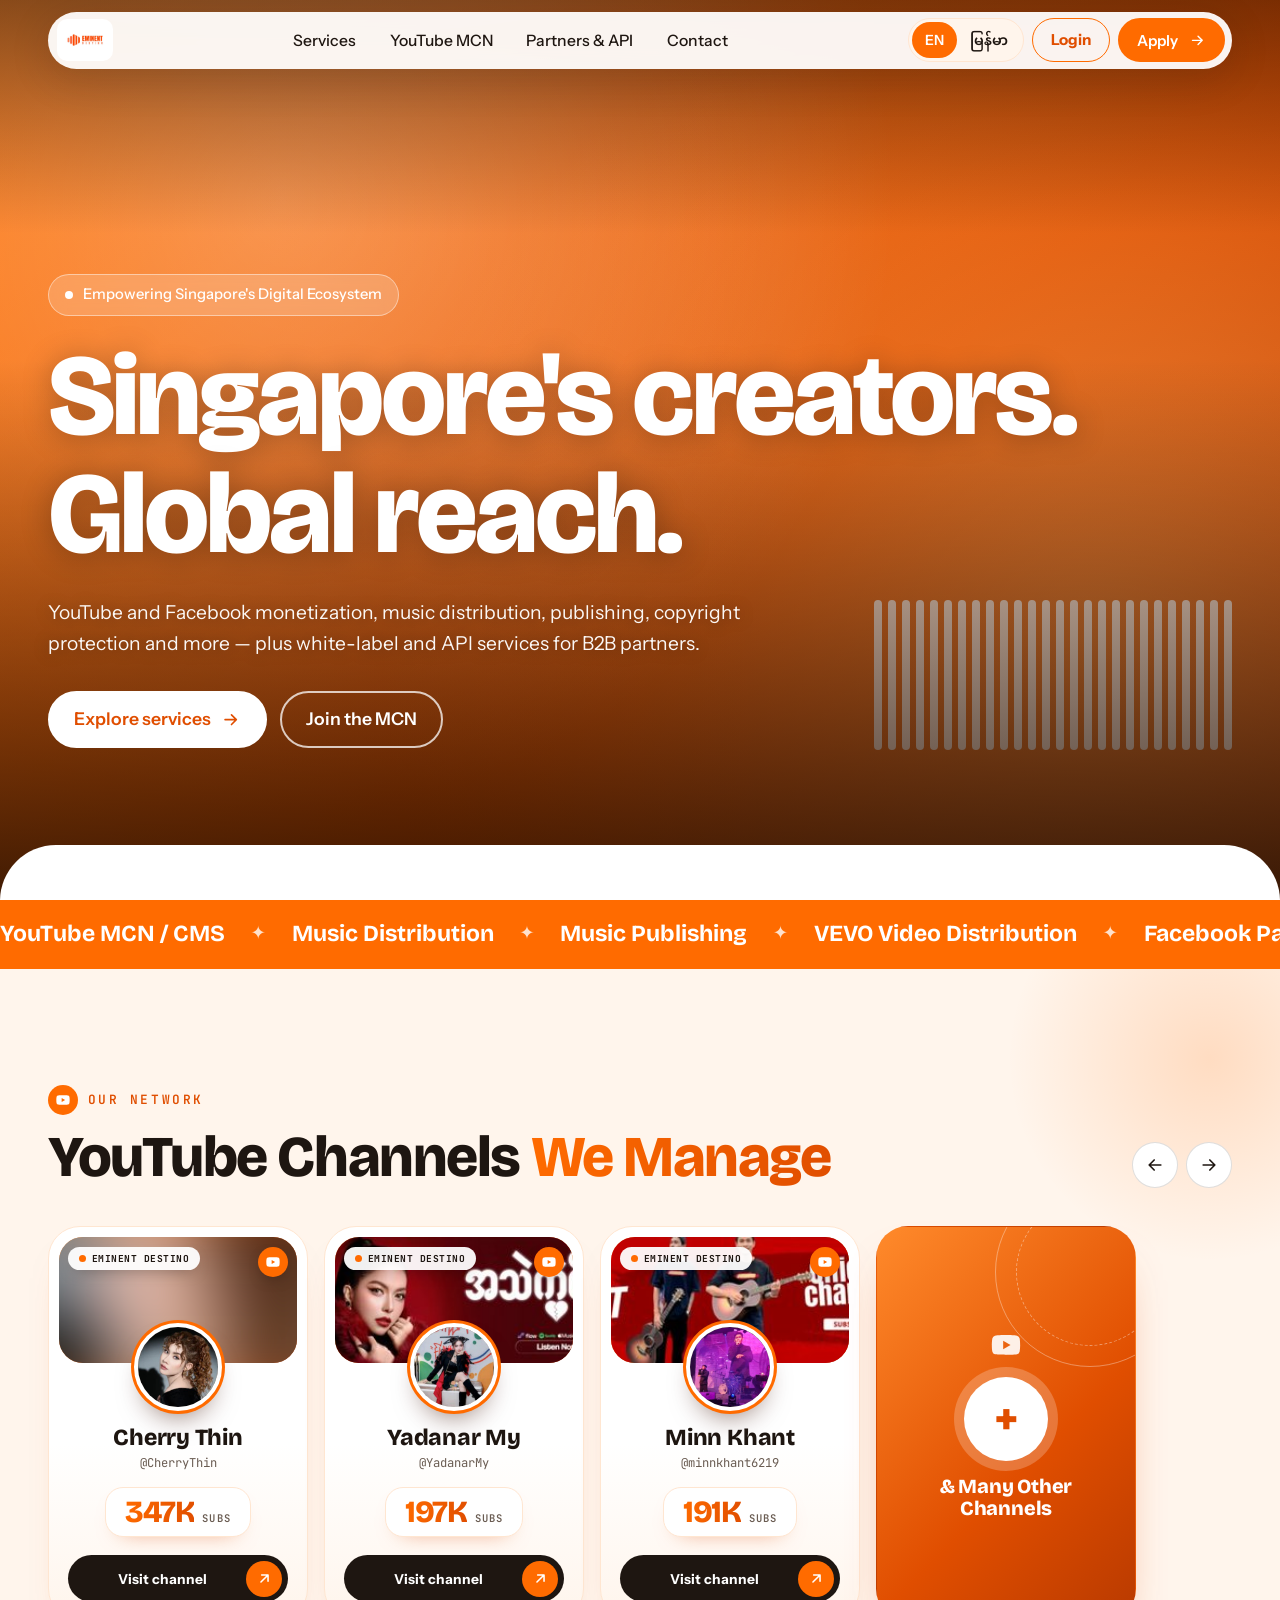
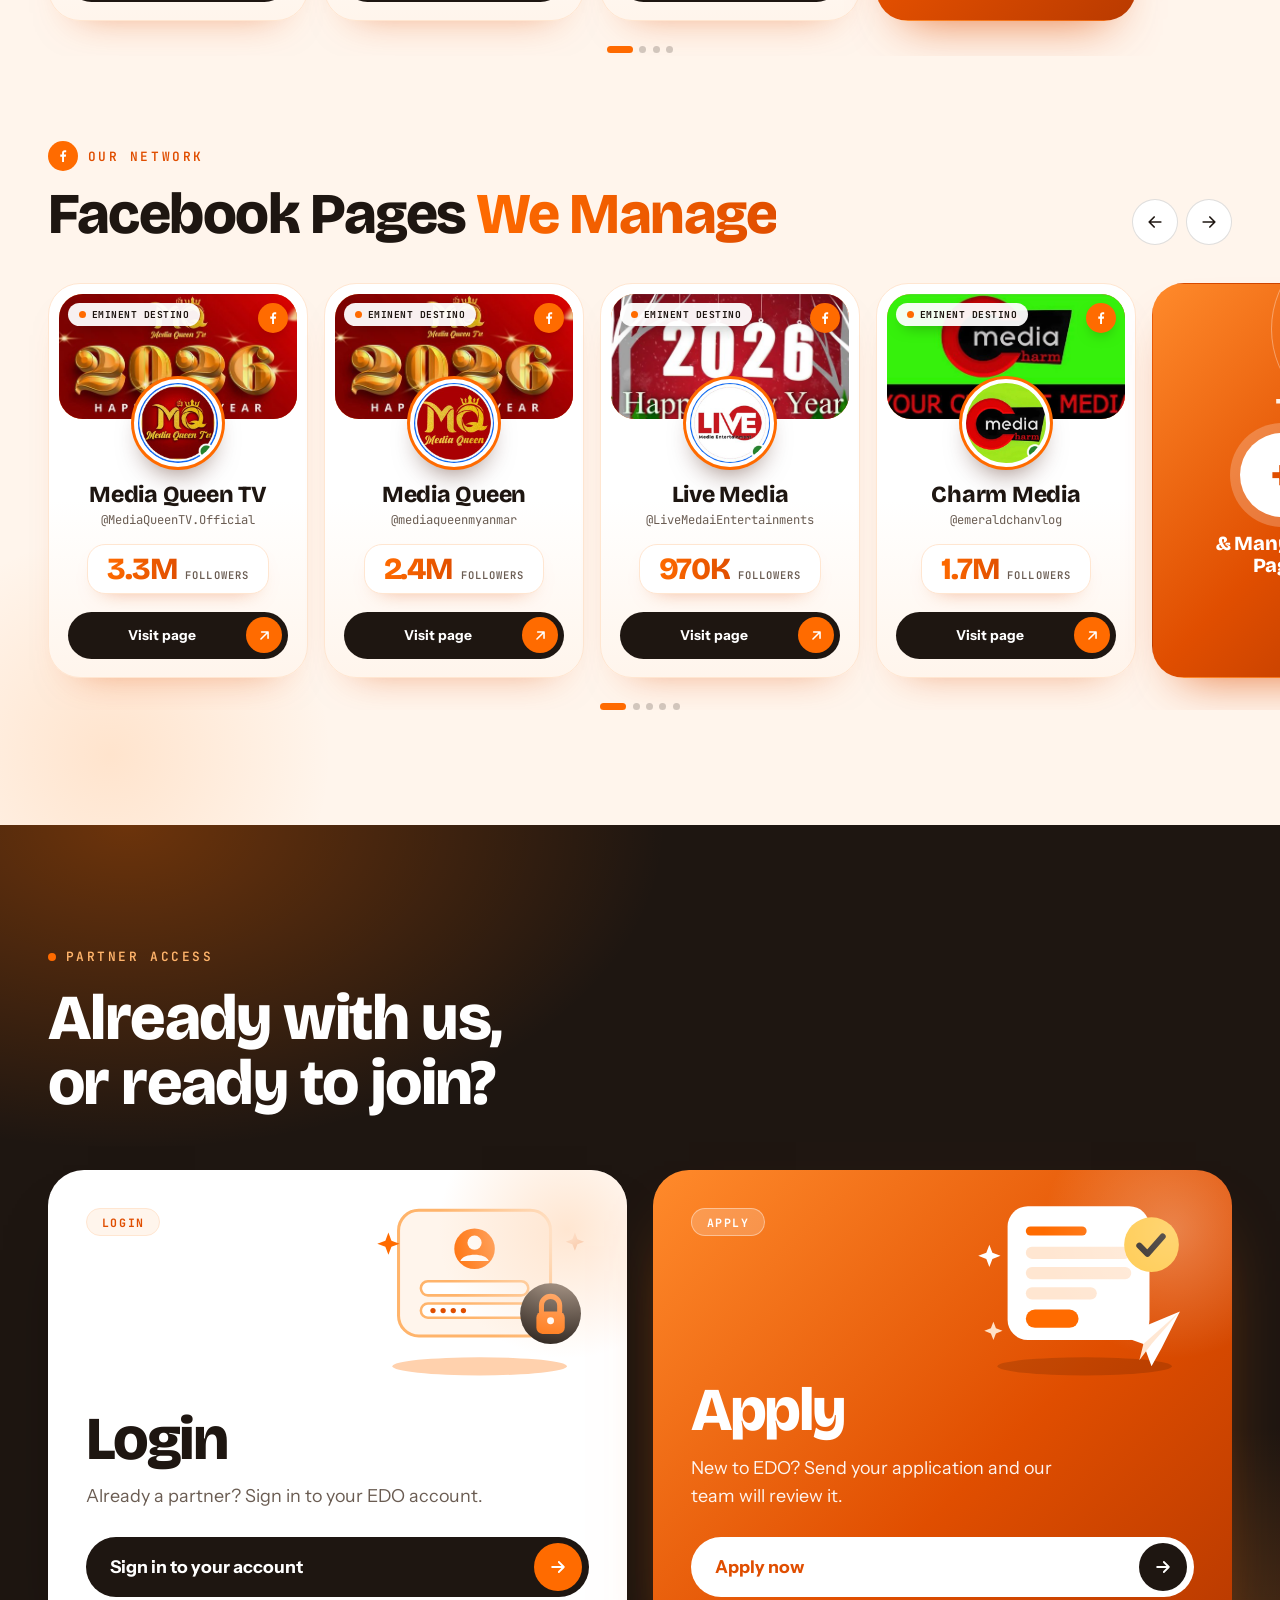
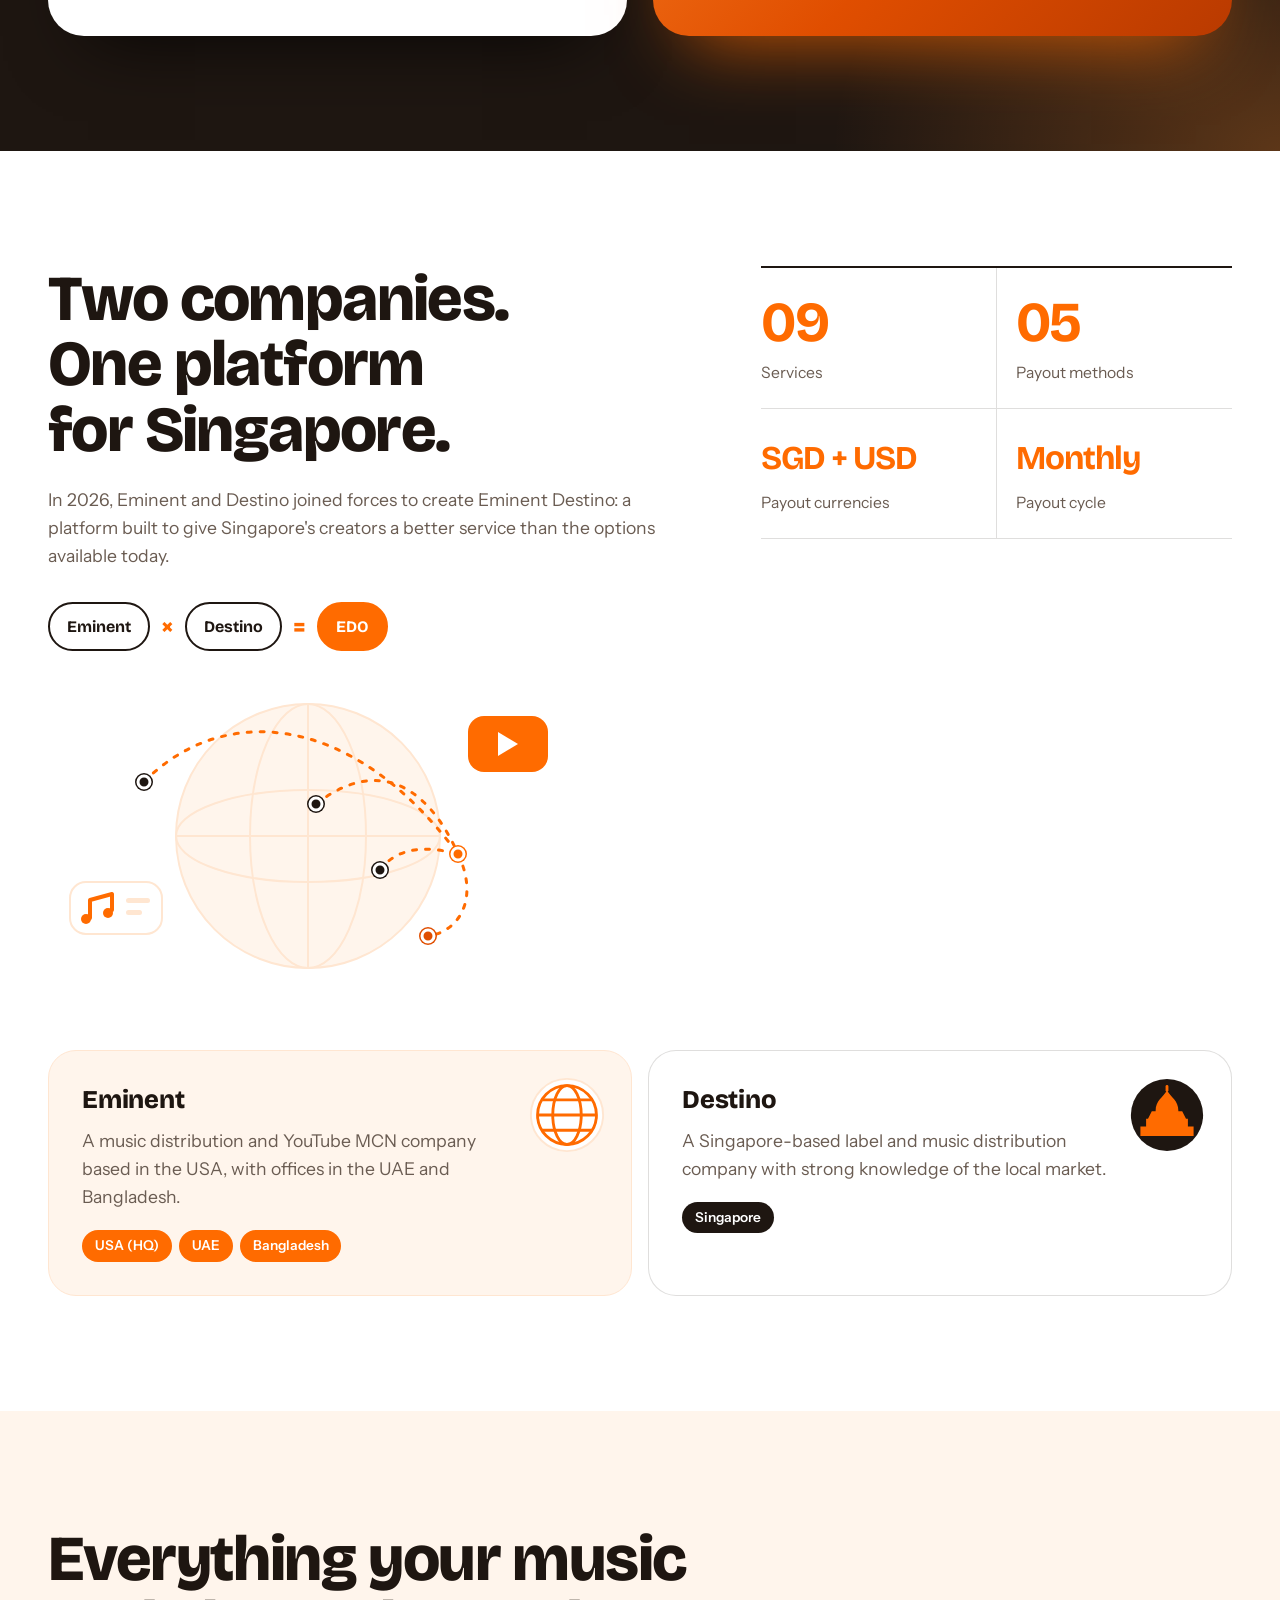
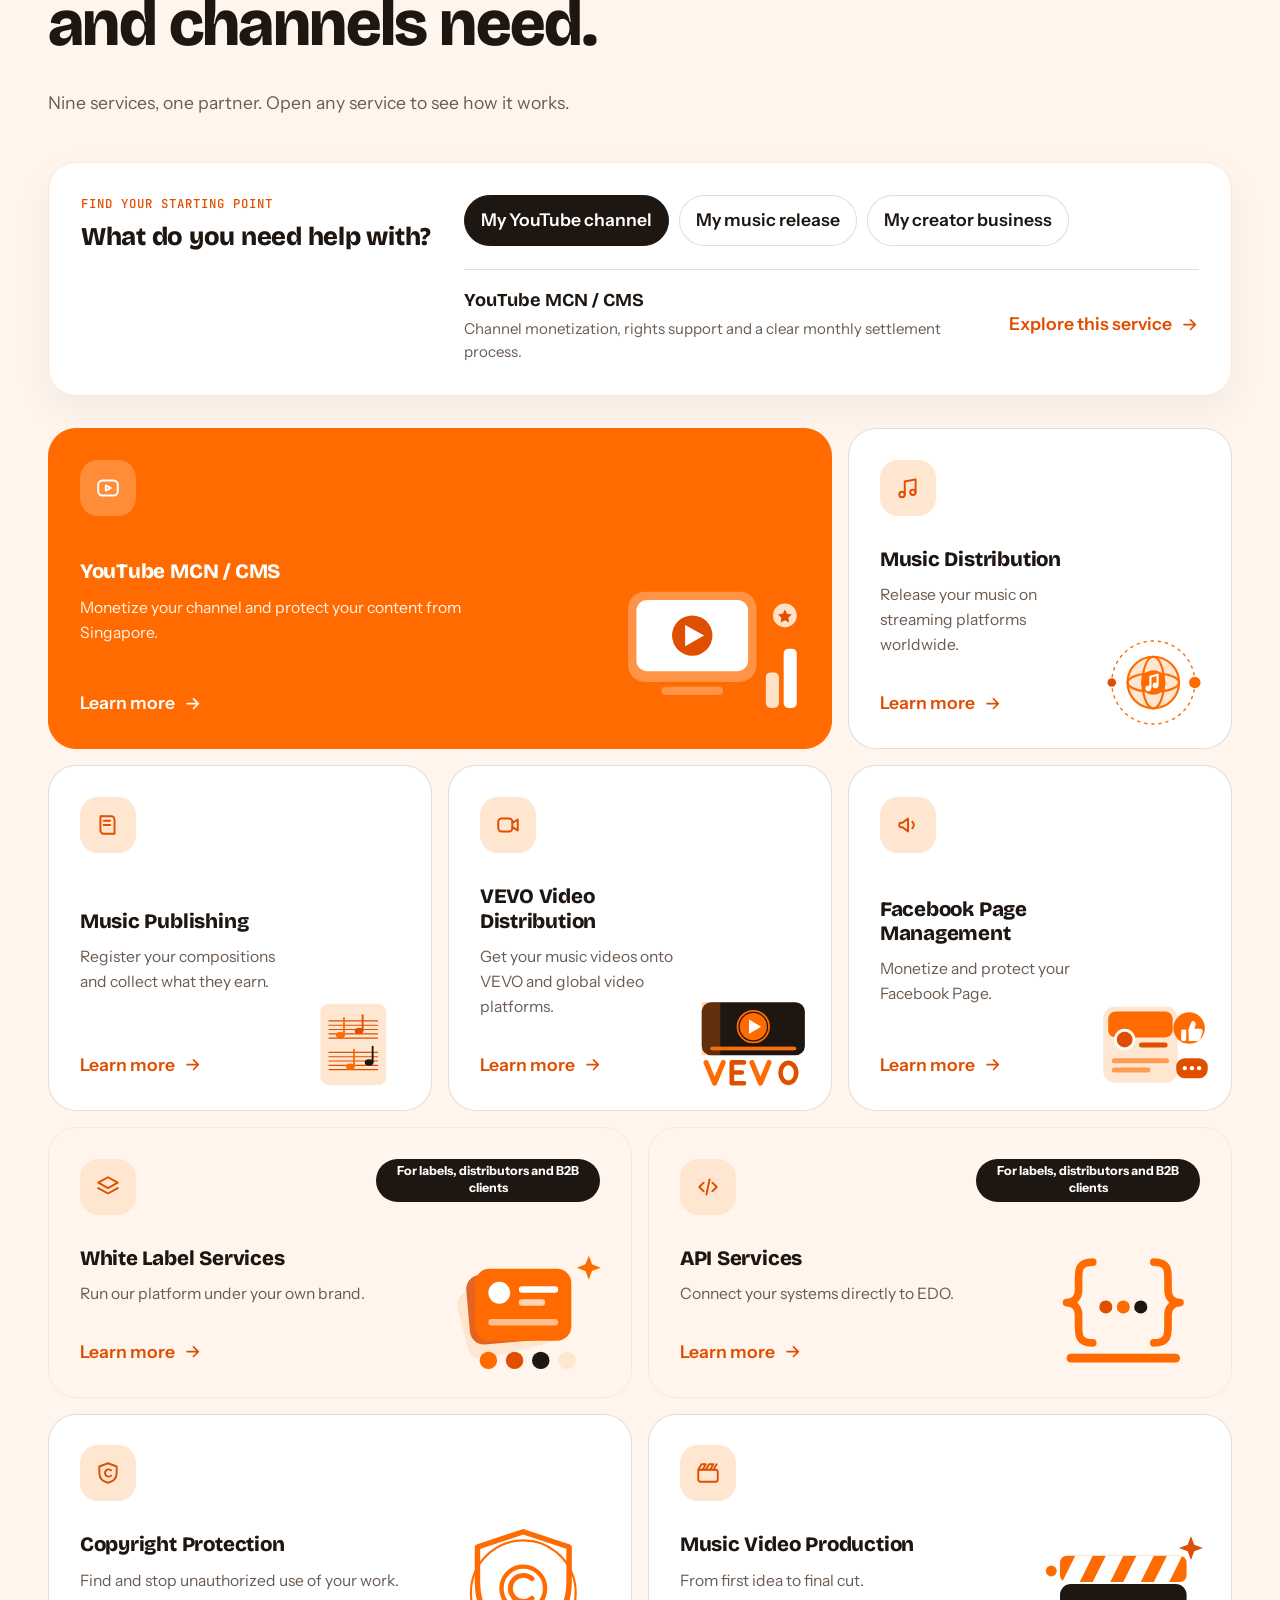
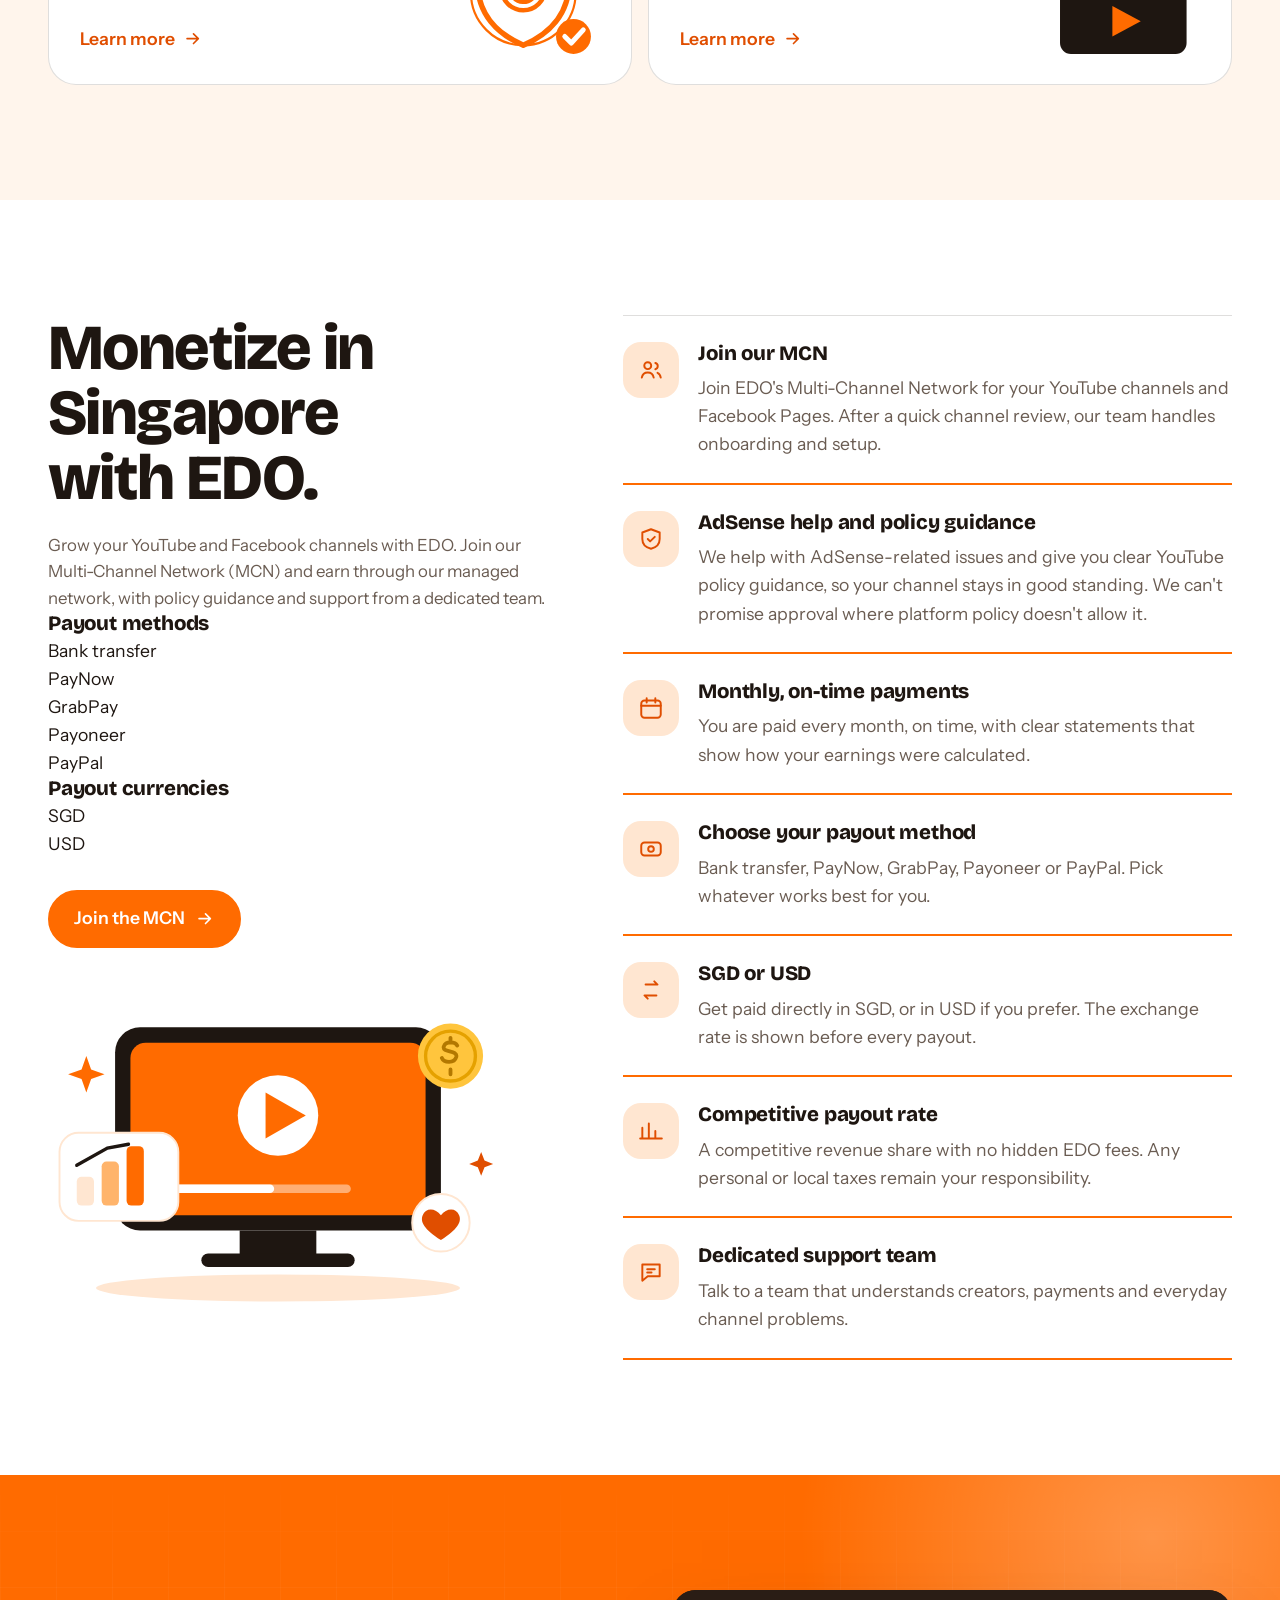
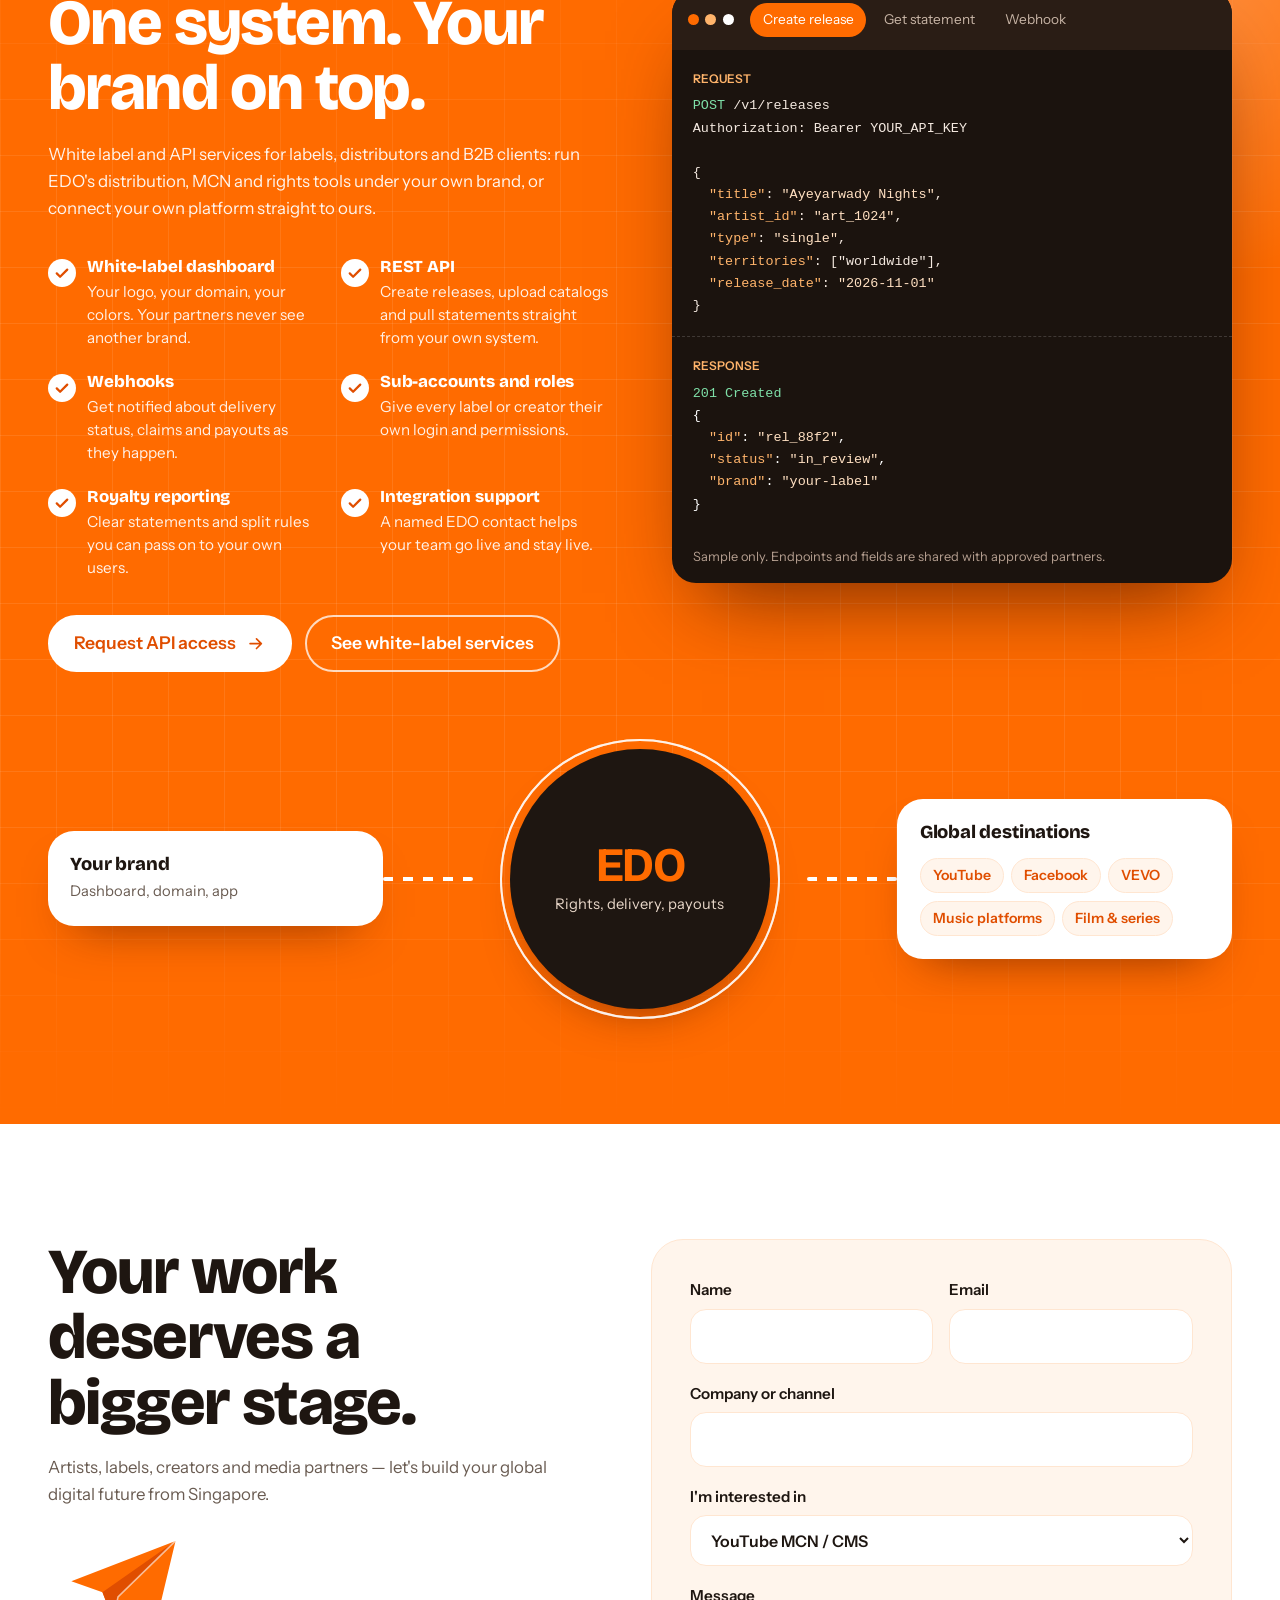
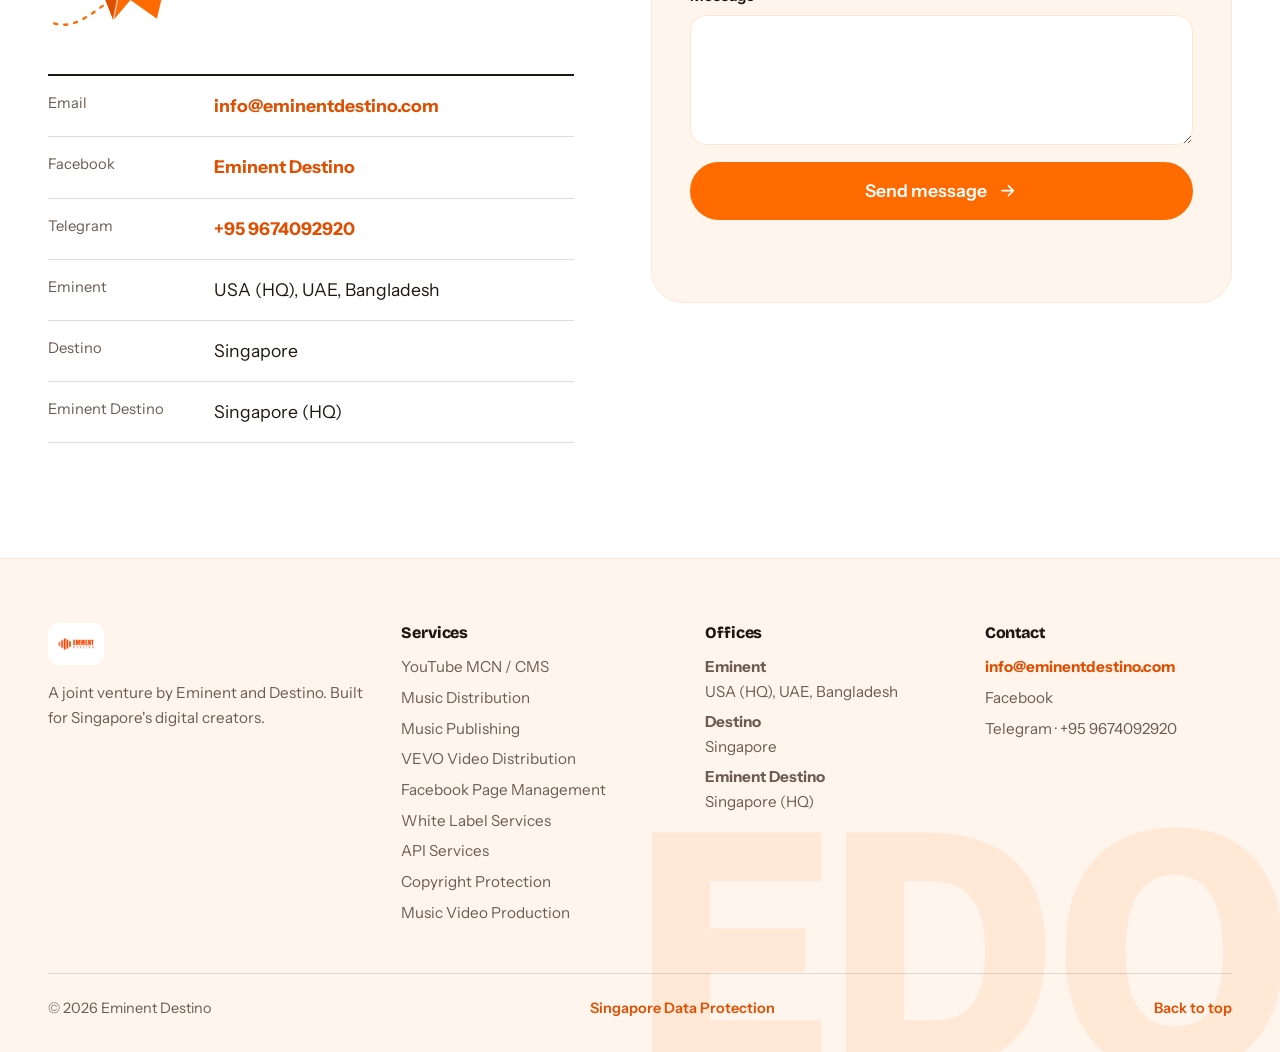
==== commit 549f7248: "Header: replace 'Work with EDO' with an Apply button linking to app.eminentdestino.com/apply Co-Auth" ====
--- a/index.html
+++ b/index.html
@@ -729,6 +729,14 @@
 @media (max-width:399px){.hdr__login{display:none}}
 @media (max-width:520px){.hdr__login{padding:.45rem .95rem;font-size:.9rem}}
 
+/* header Apply button stays visible on every screen size */
+@media (max-width:1020px){.hdr__end .hdr__apply{display:inline-flex}}
+@media (max-width:560px){.hdr__login{display:none}.hdr__apply{padding:.45rem .95rem;font-size:.9rem;min-height:40px}.hdr__apply svg{display:none}}
+@media (max-width:359px){.hdr__end .hdr__apply{display:none}}
+.hdr__apply{white-space:nowrap}
+@media (max-width:560px){html[lang="my"] .hdr__apply{padding:.4rem .8rem;font-size:.82rem}html[lang="my"] .lang button{padding:.4rem .6rem}}
+@media (max-width:379px){html[lang="my"] .hdr__end .hdr__apply{display:none}}
+
 ol{margin:0;padding:0;list-style:none}
 .sp-hero::after{background:var(--orange-tint)}
 .sec--tint .forbox{background:#fff}
@@ -759,7 +767,7 @@
           <button type="button" data-lang="my" aria-pressed="false" lang="my">မြန်မာ</button>
         </div>
         <a class="hdr__login" href="https://app.eminentdestino.com/login"><span data-i18n="nav.login">Login</span></a>
-        <a class="btn btn--sm" href="#contact"><span data-i18n="cta.work">Work with EDO</span><svg viewBox="0 0 24 24" aria-hidden="true"><path d="M5 12h14M13 6l6 6-6 6"/></svg></a>
+        <a class="btn btn--sm hdr__apply" href="https://app.eminentdestino.com/apply"><span data-i18n="nav.apply">Apply</span><svg viewBox="0 0 24 24" aria-hidden="true"><path d="M5 12h14M13 6l6 6-6 6"/></svg></a>
         <button class="burger" id="burger" aria-label="Menu" aria-expanded="false" aria-controls="mmenu"><span></span><span></span><span></span></button>
       </div>
     </div>
